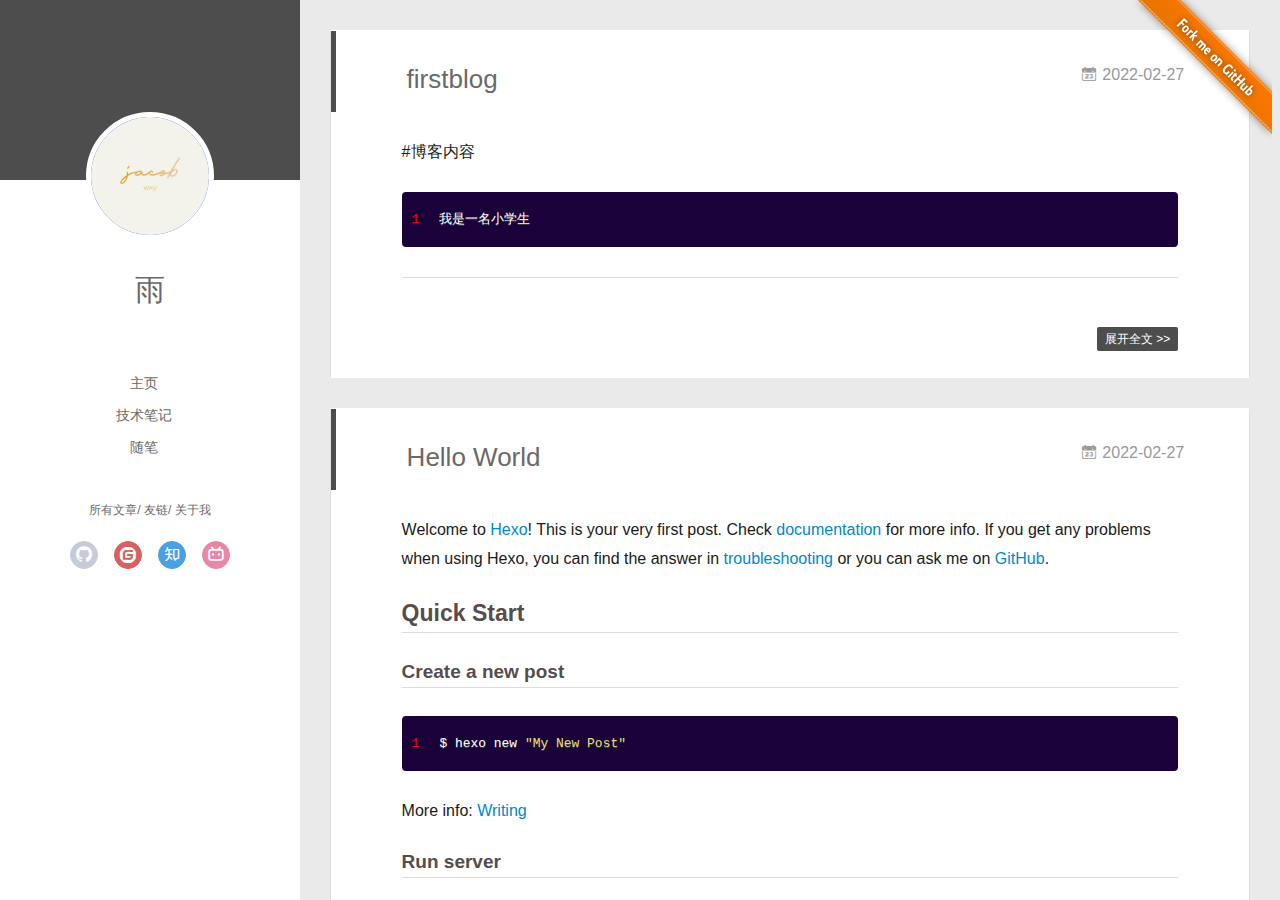
==== index.html @ e09b14b8 "Site updated: 2023-03-03 23:06:18" ====
<!DOCTYPE html>
<html>
<head>
  <meta charset="utf-8">
  
  <meta name="renderer" content="webkit">
  <meta http-equiv="X-UA-Compatible" content="IE=edge" >
  <link rel="dns-prefetch" href="http://example.com">
  <title>wxy</title>
  <meta name="generator" content="hexo-theme-yilia-plus">
  <meta name="viewport" content="width=device-width, initial-scale=1, maximum-scale=1">
  
    
    <!-- <meta name="keywords" content="">
    <meta name="description" content=""> -->
  
  <meta property="og:type" content="website">
<meta property="og:title" content="wxy">
<meta property="og:url" content="http://example.com/index.html">
<meta property="og:site_name" content="wxy">
<meta property="og:locale" content="en_US">
<meta property="article:author" content="雨">
<meta name="twitter:card" content="summary">
  
    <link rel="alternative" href="/atom.xml" title="wxy" type="application/atom+xml">
  
  
    <link rel="icon" href="/img/favicon.ico">
  
  
    <link rel="apple-touch-icon" href="/apple-touch-icon-180x180.png">
  
  <link rel="stylesheet" type="text/css" href="/./main.a5fda8.css">
  <style type="text/css">
    
    #container.show {
      background: linear-gradient(200deg,#a0cfe4,#e8c37e);
    }
  </style>
  

  

  
  


  

</head>

<body>
  <div id="container" q-class="show:isCtnShow">
    <canvas id="anm-canvas" class="anm-canvas"></canvas>
    <div class="left-col" q-class="show:isShow">
      


<div class="overlay" style="background: #4d4d4d;"></div>
<div class="intrude-less">
	<header id="header" class="inner">
		<a href="/" class="profilepic">
			<img src="/img/head.png" class="js-avatar">
		</a>
		<hgroup>
			<h1 class="header-author"><a href="/">雨</a></h1>
		</hgroup>
		

		<nav class="header-menu">
			<ul>
			
				<li><a href="/" target="_blank">主页</a></li>
			
				<li><a href="https://zhousiwei.gitee.io/ibooks/" target="_blank">技术笔记</a></li>
			
				<li><a href="/tags/%E9%9A%8F%E7%AC%94/" target="_blank">随笔</a></li>
			
			</ul>
		</nav>
		<nav class="header-smart-menu">
			
				
					<a q-on="click: openSlider(e, 'innerArchive')" href="javascript:void(0)">所有文章</a>
				
			
				
					<a q-on="click: openSlider(e, 'friends')" href="javascript:void(0)">友链</a>
				
			
				
					<a q-on="click: openSlider(e, 'aboutme')" href="javascript:void(0)">关于我</a>
				
			
		</nav>
		<nav class="header-nav">
			<div class="social">
				
					
						<a class="github" href="#" 
												title="GitHub" target="_blank"><i class="icon-github"></i></a>
					
				
					
						<a class="gitee" href="#" 
												title="gitee" target="_blank"><i class="icon-gitee"></i></a>
					
				
					
						<a class="zhihu" href="https://www.zhihu.com/people/wu-yan-48-75-3" 
												title="zhihu" target="_blank"><i class="icon-zhihu"></i></a>
					
				
					
						<a class="bilibili" href="https://space.bilibili.com/392346597" 
												title="bilibili" target="_blank"><i class="icon-bilibili"></i></a>
					
				
			</div>
		
		</nav>
	</header>		
</div>

    </div>
    <div class="mid-col" q-class="show:isShow,hide:isShow|isFalse">
      
      
      <a class="forkMe" style="position:absolute;z-index:999;top:0;right:0.5em;" 
        href="https://github.com/JoeyBling/hexo-theme-yilia-plus" target="_blank">
        <img src="/img/forkme.png"
          class="attachment-full size-full" alt="Fork me on GitHub" data-recalc-dims="1"></a>
      
      
<nav id="mobile-nav">
  	<div class="overlay js-overlay" style="background: #4d4d4d"></div>
	<div class="btnctn js-mobile-btnctn">
  		<div class="slider-trigger list" q-on="click: openSlider(e)"><i class="icon icon-sort"></i></div>
	</div>
	<div class="intrude-less">
		<header id="header" class="inner">
			<div class="profilepic">
				<a href="/">
					<img src="/img/head.png" class="js-avatar">
				</a>
			</div>
			<hgroup>
			  <h1 class="header-author js-header-author">雨</h1>
			</hgroup>
			
			
			
				
			
				
			
				
			
			
			
			<nav class="header-nav">
				<div class="social">
					
						
						<a class="github" target="_blank" 
							href="#" title="GitHub"><i class="icon-github"></i></a>
						
					
						
						<a class="gitee" target="_blank" 
							href="#" title="gitee"><i class="icon-gitee"></i></a>
						
					
						
						<a class="zhihu" target="_blank" 
							href="https://www.zhihu.com/people/wu-yan-48-75-3" title="zhihu"><i class="icon-zhihu"></i></a>
						
					
						
						<a class="bilibili" target="_blank" 
							href="https://space.bilibili.com/392346597" title="bilibili"><i class="icon-bilibili"></i></a>
						
					
				</div>
			</nav>

			<nav class="header-menu js-header-menu">
				<ul style="width: 70%">
				
				
					<li style="width: 33.333333333333336%"><a href="/">主页</a></li>
		        
					<li style="width: 33.333333333333336%"><a target="_blank" rel="noopener" href="https://zhousiwei.gitee.io/ibooks/">技术笔记</a></li>
		        
					<li style="width: 33.333333333333336%"><a href="/tags/%E9%9A%8F%E7%AC%94/">随笔</a></li>
		        
				</ul>
			</nav>
		</header>				
	</div>
	<div class="mobile-mask" style="display:none" q-show="isShow"></div>
</nav>

      <div id="wrapper" class="body-wrap">
        <div class="menu-l">
          <div class="canvas-wrap">
            <canvas data-colors="#eaeaea" data-sectionHeight="100" data-contentId="js-content" id="myCanvas1"
              class="anm-canvas"></canvas>
          </div>
          <div id="js-content" class="content-ll">
            

  
    <article id="post-firstblog" class="article article-type-post  article-index" itemscope itemprop="blogPost">
  <div class="article-inner">
    
      <header class="article-header">
  
  
    <h1 itemprop="name">
	
	  <a class="article-title" href="/2022/02/27/firstblog/" target="_blank">firstblog</a>
  
    </h1>
  


  
  
<a href="/2022/02/27/firstblog/" class="archive-article-date">
        <time datetime="2022-02-27T12:51:38.000Z" itemprop="datePublished"><i class="icon-calendar icon"></i>2022-02-27</time>
</a>

  
  
    

  
  </header>
  
  <div class="article-entry" itemprop="articleBody">
    
    <p>#博客内容<br><figure class="highlight plaintext"><table><tr><td class="gutter"><pre><span class="line">1</span><br></pre></td><td class="code"><pre><span class="line">我是一名小学生</span><br></pre></td></tr></table></figure></p>

    

    

    

  </div>
  <div class="article-info article-info-index">
    
    
    

    
    <p class="article-more-link">
      <a class="article-more-a" href="/2022/02/27/firstblog/">展开全文 >></a>
    </p>
    

    
    <div class="clearfix"></div>
  </div>
  </div>
</article>

<aside class="wrap-side-operation">
    <div class="mod-side-operation">
        
        <div class="jump-container" id="js-jump-container" style="display:none;">
            <a href="javascript:void(0)" class="mod-side-operation__jump-to-top">
                <i class="icon-font icon-back"></i>
            </a>
            <div id="js-jump-plan-container" class="jump-plan-container" style="top: -11px;">
                <i class="icon-font icon-plane jump-plane"></i>
            </div>
        </div>
        
        
    </div>
</aside>




  
    <article id="post-hello-world" class="article article-type-post  article-index" itemscope itemprop="blogPost">
  <div class="article-inner">
    
      <header class="article-header">
  
  
    <h1 itemprop="name">
	
	  <a class="article-title" href="/2022/02/27/hello-world/" target="_blank">Hello World</a>
  
    </h1>
  


  
  
<a href="/2022/02/27/hello-world/" class="archive-article-date">
        <time datetime="2022-02-27T12:39:58.886Z" itemprop="datePublished"><i class="icon-calendar icon"></i>2022-02-27</time>
</a>

  
  
    

  
  </header>
  
  <div class="article-entry" itemprop="articleBody">
    
    <p>Welcome to <a target="_blank" rel="noopener" href="https://hexo.io/">Hexo</a>! This is your very first post. Check <a target="_blank" rel="noopener" href="https://hexo.io/docs/">documentation</a> for more info. If you get any problems when using Hexo, you can find the answer in <a target="_blank" rel="noopener" href="https://hexo.io/docs/troubleshooting.html">troubleshooting</a> or you can ask me on <a target="_blank" rel="noopener" href="https://github.com/hexojs/hexo/issues">GitHub</a>.</p>
<h2 id="Quick-Start"><a href="#Quick-Start" class="headerlink" title="Quick Start"></a>Quick Start</h2><h3 id="Create-a-new-post"><a href="#Create-a-new-post" class="headerlink" title="Create a new post"></a>Create a new post</h3><figure class="highlight bash"><table><tr><td class="gutter"><pre><span class="line">1</span><br></pre></td><td class="code"><pre><span class="line">$ hexo new <span class="string">&quot;My New Post&quot;</span></span><br></pre></td></tr></table></figure>
<p>More info: <a target="_blank" rel="noopener" href="https://hexo.io/docs/writing.html">Writing</a></p>
<h3 id="Run-server"><a href="#Run-server" class="headerlink" title="Run server"></a>Run server</h3><figure class="highlight bash"><table><tr><td class="gutter"><pre><span class="line">1</span><br></pre></td><td class="code"><pre><span class="line">$ hexo server</span><br></pre></td></tr></table></figure>
<p>More info: <a target="_blank" rel="noopener" href="https://hexo.io/docs/server.html">Server</a></p>
<h3 id="Generate-static-files"><a href="#Generate-static-files" class="headerlink" title="Generate static files"></a>Generate static files</h3><figure class="highlight bash"><table><tr><td class="gutter"><pre><span class="line">1</span><br></pre></td><td class="code"><pre><span class="line">$ hexo generate</span><br></pre></td></tr></table></figure>
<p>More info: <a target="_blank" rel="noopener" href="https://hexo.io/docs/generating.html">Generating</a></p>
<h3 id="Deploy-to-remote-sites"><a href="#Deploy-to-remote-sites" class="headerlink" title="Deploy to remote sites"></a>Deploy to remote sites</h3><figure class="highlight bash"><table><tr><td class="gutter"><pre><span class="line">1</span><br></pre></td><td class="code"><pre><span class="line">$ hexo deploy</span><br></pre></td></tr></table></figure>
<p>More info: <a target="_blank" rel="noopener" href="https://hexo.io/docs/one-command-deployment.html">Deployment</a></p>

    

    

    

  </div>
  <div class="article-info article-info-index">
    
    
    

    
    <p class="article-more-link">
      <a class="article-more-a" href="/2022/02/27/hello-world/">展开全文 >></a>
    </p>
    

    
    <div class="clearfix"></div>
  </div>
  </div>
</article>

<aside class="wrap-side-operation">
    <div class="mod-side-operation">
        
        <div class="jump-container" id="js-jump-container" style="display:none;">
            <a href="javascript:void(0)" class="mod-side-operation__jump-to-top">
                <i class="icon-font icon-back"></i>
            </a>
            <div id="js-jump-plan-container" class="jump-plan-container" style="top: -11px;">
                <i class="icon-font icon-plane jump-plane"></i>
            </div>
        </div>
        
        
    </div>
</aside>




  
  


          </div>
        </div>
      </div>
      <footer id="footer">
  <div class="outer">
    <div id="footer-info">
    	<div class="footer-left">
    		&copy; 2018-2023 <a href="http://example.com/" target="_blank">雨</a>
    	</div>
      	<div class="footer-right">
			
			
      		GitHub:<a href="https://github.com/JoeyBling/hexo-theme-yilia-plus" target="_blank">hexo-theme-yilia-plus</a> by Litten
      	</div>
    </div>
  </div>
  
  
	<script src="/lib/busuanzi.pure.js"></script>
	
  
  
	
	<span id="busuanzi_container_site_pv" style="display:none">
		本站总访问量<span id="busuanzi_value_site_pv"></span>次	
	        <span class="post-meta-divider" >|</span>
	</span>
  	<span id="busuanzi_container_site_uv" style='display:none'>
  		本站访客数<span id="busuanzi_value_site_uv"></span>人
  	</span>
  
</footer>

    </div>
    <script>
	var yiliaConfig = {
		mathjax: false,
		isHome: true,
		isPost: false,
		isArchive: false,
		isTag: false,
		isCategory: false,
		open_in_new: true,
		toc_hide_index: true,
		root: "/",
		innerArchive: true,
		showTags: true
	}
</script>

<script>!function(r){function e(t){if(i[t])return i[t].exports;var n=i[t]={exports:{},id:t,loaded:!1};return r[t].call(n.exports,n,n.exports,e),n.loaded=!0,n.exports}var i={};e.m=r,e.c=i,e.p="./",e(0)}([function(t,n,r){r(208),t.exports=r(205)},function(t,n,r){var d=r(3),y=r(46),g=r(26),b=r(27),x=r(47),m="prototype",S=function(t,n,r){var e,i,o,u,c=t&S.F,f=t&S.G,a=t&S.S,s=t&S.P,l=t&S.B,h=f?d:a?d[n]||(d[n]={}):(d[n]||{})[m],v=f?y:y[n]||(y[n]={}),p=v[m]||(v[m]={});for(e in f&&(r=n),r)o=((i=!c&&h&&void 0!==h[e])?h:r)[e],u=l&&i?x(o,d):s&&"function"==typeof o?x(Function.call,o):o,h&&b(h,e,o,t&S.U),v[e]!=o&&g(v,e,u),s&&p[e]!=o&&(p[e]=o)};d.core=y,S.F=1,S.G=2,S.S=4,S.P=8,S.B=16,S.W=32,S.U=64,S.R=128,t.exports=S},function(t,n,r){var e=r(5);t.exports=function(t){if(!e(t))throw TypeError(t+" is not an object!");return t}},function(t,n){var r=t.exports="undefined"!=typeof window&&window.Math==Math?window:"undefined"!=typeof self&&self.Math==Math?self:Function("return this")();"number"==typeof __g&&(__g=r)},function(t,n){t.exports=function(t){try{return!!t()}catch(t){return!0}}},function(t,n){t.exports=function(t){return"object"==typeof t?null!==t:"function"==typeof t}},function(t,n){var r=t.exports="undefined"!=typeof window&&window.Math==Math?window:"undefined"!=typeof self&&self.Math==Math?self:Function("return this")();"number"==typeof __g&&(__g=r)},function(t,n,r){var e=r(118)("wks"),i=r(79),o=r(3).Symbol,u="function"==typeof o;(t.exports=function(t){return e[t]||(e[t]=u&&o[t]||(u?o:i)("Symbol."+t))}).store=e},function(t,n,r){var e=r(49),i=Math.min;t.exports=function(t){return 0<t?i(e(t),9007199254740991):0}},function(t,n){var r={}.hasOwnProperty;t.exports=function(t,n){return r.call(t,n)}},function(t,n,r){t.exports=!r(4)(function(){return 7!=Object.defineProperty({},"a",{get:function(){return 7}}).a})},function(t,n,r){var e=r(2),i=r(174),o=r(53),u=Object.defineProperty;n.f=r(10)?Object.defineProperty:function(t,n,r){if(e(t),n=o(n,!0),e(r),i)try{return u(t,n,r)}catch(t){}if("get"in r||"set"in r)throw TypeError("Accessors not supported!");return"value"in r&&(t[n]=r.value),t}},function(t,n,r){t.exports=!r(20)(function(){return 7!=Object.defineProperty({},"a",{get:function(){return 7}}).a})},function(t,n,r){var e=r(14),i=r(24);t.exports=r(12)?function(t,n,r){return e.f(t,n,i(1,r))}:function(t,n,r){return t[n]=r,t}},function(t,n,r){var e=r(22),i=r(60),o=r(42),u=Object.defineProperty;n.f=r(12)?Object.defineProperty:function(t,n,r){if(e(t),n=o(n,!0),e(r),i)try{return u(t,n,r)}catch(t){}if("get"in r||"set"in r)throw TypeError("Accessors not supported!");return"value"in r&&(t[n]=r.value),t}},function(t,n,r){var e=r(96),i=r(34);t.exports=function(t){return e(i(t))}},function(t,n,r){var e=r(40)("wks"),i=r(25),o=r(6).Symbol,u="function"==typeof o;(t.exports=function(t){return e[t]||(e[t]=u&&o[t]||(u?o:i)("Symbol."+t))}).store=e},function(t,n,r){var e=r(51);t.exports=function(t){return Object(e(t))}},function(t,n){t.exports=function(t){return"object"==typeof t?null!==t:"function"==typeof t}},function(t,n){var r=t.exports={version:"2.6.9"};"number"==typeof __e&&(__e=r)},function(t,n){t.exports=function(t){try{return!!t()}catch(t){return!0}}},function(t,n){t.exports=function(t){if("function"!=typeof t)throw TypeError(t+" is not a function!");return t}},function(t,n,r){var e=r(18);t.exports=function(t){if(!e(t))throw TypeError(t+" is not an object!");return t}},function(t,n){t.exports=!0},function(t,n){t.exports=function(t,n){return{enumerable:!(1&t),configurable:!(2&t),writable:!(4&t),value:n}}},function(t,n){var r=0,e=Math.random();t.exports=function(t){return"Symbol(".concat(void 0===t?"":t,")_",(++r+e).toString(36))}},function(t,n,r){var e=r(11),i=r(75);t.exports=r(10)?function(t,n,r){return e.f(t,n,i(1,r))}:function(t,n,r){return t[n]=r,t}},function(t,n,r){var o=r(3),u=r(26),c=r(30),f=r(79)("src"),e=r(219),i="toString",a=(""+e).split(i);r(46).inspectSource=function(t){return e.call(t)},(t.exports=function(t,n,r,e){var i="function"==typeof r;i&&(c(r,"name")||u(r,"name",n)),t[n]!==r&&(i&&(c(r,f)||u(r,f,t[n]?""+t[n]:a.join(String(n)))),t===o?t[n]=r:e?t[n]?t[n]=r:u(t,n,r):(delete t[n],u(t,n,r)))})(Function.prototype,i,function(){return"function"==typeof this&&this[f]||e.call(this)})},function(t,n,r){var e=r(1),i=r(4),u=r(51),c=/"/g,o=function(t,n,r,e){var i=String(u(t)),o="<"+n;return""!==r&&(o+=" "+r+'="'+String(e).replace(c,"&quot;")+'"'),o+">"+i+"</"+n+">"};t.exports=function(n,t){var r={};r[n]=t(o),e(e.P+e.F*i(function(){var t=""[n]('"');return t!==t.toLowerCase()||3<t.split('"').length}),"String",r)}},function(t,n,r){var e=r(65),i=r(35);t.exports=Object.keys||function(t){return e(t,i)}},function(t,n){var r={}.hasOwnProperty;t.exports=function(t,n){return r.call(t,n)}},function(t,n,r){var e=r(117),i=r(75),o=r(33),u=r(53),c=r(30),f=r(174),a=Object.getOwnPropertyDescriptor;n.f=r(10)?a:function(t,n){if(t=o(t),n=u(n,!0),f)try{return a(t,n)}catch(t){}if(c(t,n))return i(!e.f.call(t,n),t[n])}},function(t,n,r){var e=r(30),i=r(17),o=r(154)("IE_PROTO"),u=Object.prototype;t.exports=Object.getPrototypeOf||function(t){return t=i(t),e(t,o)?t[o]:"function"==typeof t.constructor&&t instanceof t.constructor?t.constructor.prototype:t instanceof Object?u:null}},function(t,n,r){var e=r(116),i=r(51);t.exports=function(t){return e(i(t))}},function(t,n){t.exports=function(t){if(null==t)throw TypeError("Can't call method on  "+t);return t}},function(t,n){t.exports="constructor,hasOwnProperty,isPrototypeOf,propertyIsEnumerable,toLocaleString,toString,valueOf".split(",")},function(t,n){t.exports={}},function(t,n){n.f={}.propertyIsEnumerable},function(t,n,r){var e=r(14).f,i=r(9),o=r(16)("toStringTag");t.exports=function(t,n,r){t&&!i(t=r?t:t.prototype,o)&&e(t,o,{configurable:!0,value:n})}},function(t,n,r){var e=r(40)("keys"),i=r(25);t.exports=function(t){return e[t]||(e[t]=i(t))}},function(t,n,r){var e=r(19),i=r(6),o="__core-js_shared__",u=i[o]||(i[o]={});(t.exports=function(t,n){return u[t]||(u[t]=void 0!==n?n:{})})("versions",[]).push({version:e.version,mode:r(23)?"pure":"global",copyright:"© 2019 Denis Pushkarev (zloirock.ru)"})},function(t,n){var r=Math.ceil,e=Math.floor;t.exports=function(t){return isNaN(t=+t)?0:(0<t?e:r)(t)}},function(t,n,r){var i=r(18);t.exports=function(t,n){if(!i(t))return t;var r,e;if(n&&"function"==typeof(r=t.toString)&&!i(e=r.call(t)))return e;if("function"==typeof(r=t.valueOf)&&!i(e=r.call(t)))return e;if(!n&&"function"==typeof(r=t.toString)&&!i(e=r.call(t)))return e;throw TypeError("Can't convert object to primitive value")}},function(t,n,r){var e=r(6),i=r(19),o=r(23),u=r(44),c=r(14).f;t.exports=function(t){var n=i.Symbol||(i.Symbol=o?{}:e.Symbol||{});"_"==t.charAt(0)||t in n||c(n,t,{value:u.f(t)})}},function(t,n,r){n.f=r(16)},function(t,n){var r={}.toString;t.exports=function(t){return r.call(t).slice(8,-1)}},function(t,n){var r=t.exports={version:"2.6.9"};"number"==typeof __e&&(__e=r)},function(t,n,r){var o=r(21);t.exports=function(e,i,t){if(o(e),void 0===i)return e;switch(t){case 1:return function(t){return e.call(i,t)};case 2:return function(t,n){return e.call(i,t,n)};case 3:return function(t,n,r){return e.call(i,t,n,r)}}return function(){return e.apply(i,arguments)}}},function(t,n,r){"use strict";var e=r(4);t.exports=function(t,n){return!!t&&e(function(){n?t.call(null,function(){},1):t.call(null)})}},function(t,n){var r=Math.ceil,e=Math.floor;t.exports=function(t){return isNaN(t=+t)?0:(0<t?e:r)(t)}},function(t,n,r){var x=r(47),m=r(116),S=r(17),w=r(8),e=r(138);t.exports=function(l,t){var h=1==l,v=2==l,p=3==l,d=4==l,y=6==l,g=5==l||y,b=t||e;return function(t,n,r){for(var e,i,o=S(t),u=m(o),c=x(n,r,3),f=w(u.length),a=0,s=h?b(t,f):v?b(t,0):void 0;a<f;a++)if((g||a in u)&&(i=c(e=u[a],a,o),l))if(h)s[a]=i;else if(i)switch(l){case 3:return!0;case 5:return e;case 6:return a;case 2:s.push(e)}else if(d)return!1;return y?-1:p||d?d:s}}},function(t,n){t.exports=function(t){if(null==t)throw TypeError("Can't call method on  "+t);return t}},function(t,n,r){var i=r(1),o=r(46),u=r(4);t.exports=function(t,n){var r=(o.Object||{})[t]||Object[t],e={};e[t]=n(r),i(i.S+i.F*u(function(){r(1)}),"Object",e)}},function(t,n,r){var i=r(5);t.exports=function(t,n){if(!i(t))return t;var r,e;if(n&&"function"==typeof(r=t.toString)&&!i(e=r.call(t)))return e;if("function"==typeof(r=t.valueOf)&&!i(e=r.call(t)))return e;if(!n&&"function"==typeof(r=t.toString)&&!i(e=r.call(t)))return e;throw TypeError("Can't convert object to primitive value")}},function(t,n,r){var d=r(6),y=r(19),g=r(93),b=r(13),x=r(9),m="prototype",S=function(t,n,r){var e,i,o,u=t&S.F,c=t&S.G,f=t&S.S,a=t&S.P,s=t&S.B,l=t&S.W,h=c?y:y[n]||(y[n]={}),v=h[m],p=c?d:f?d[n]:(d[n]||{})[m];for(e in c&&(r=n),r)(i=!u&&p&&void 0!==p[e])&&x(h,e)||(o=i?p[e]:r[e],h[e]=c&&"function"!=typeof p[e]?r[e]:s&&i?g(o,d):l&&p[e]==o?function(e){var t=function(t,n,r){if(this instanceof e){switch(arguments.length){case 0:return new e;case 1:return new e(t);case 2:return new e(t,n)}return new e(t,n,r)}return e.apply(this,arguments)};return t[m]=e[m],t}(o):a&&"function"==typeof o?g(Function.call,o):o,a&&((h.virtual||(h.virtual={}))[e]=o,t&S.R&&v&&!v[e]&&b(v,e,o)))};S.F=1,S.G=2,S.S=4,S.P=8,S.B=16,S.W=32,S.U=64,S.R=128,t.exports=S},function(t,n,r){var e=r(34);t.exports=function(t){return Object(e(t))}},function(t,n,r){var o=r(196),e=r(1),i=r(118)("metadata"),u=i.store||(i.store=new(r(200))),c=function(t,n,r){var e=u.get(t);if(!e){if(!r)return;u.set(t,e=new o)}var i=e.get(n);if(!i){if(!r)return;e.set(n,i=new o)}return i};t.exports={store:u,map:c,has:function(t,n,r){var e=c(n,r,!1);return void 0!==e&&e.has(t)},get:function(t,n,r){var e=c(n,r,!1);return void 0===e?void 0:e.get(t)},set:function(t,n,r,e){c(r,e,!0).set(t,n)},keys:function(t,n){var r=c(t,n,!1),e=[];return r&&r.forEach(function(t,n){e.push(n)}),e},key:function(t){return void 0===t||"symbol"==typeof t?t:String(t)},exp:function(t){e(e.S,"Reflect",t)}}},function(t,n,r){"use strict";if(r(10)){var g=r(68),b=r(3),x=r(4),m=r(1),S=r(132),e=r(159),h=r(47),w=r(70),i=r(75),_=r(26),o=r(76),u=r(49),O=r(8),E=r(194),c=r(78),f=r(53),a=r(30),M=r(81),P=r(5),v=r(17),p=r(145),j=r(72),F=r(32),A=r(73).f,d=r(161),s=r(79),l=r(7),y=r(50),I=r(120),L=r(119),N=r(162),T=r(82),k=r(125),R=r(77),C=r(137),D=r(166),G=r(11),W=r(31),U=G.f,V=W.f,B=b.RangeError,q=b.TypeError,z=b.Uint8Array,K="ArrayBuffer",H="Shared"+K,J="BYTES_PER_ELEMENT",$="prototype",Y=Array[$],X=e.ArrayBuffer,Q=e.DataView,Z=y(0),tt=y(2),nt=y(3),rt=y(4),et=y(5),it=y(6),ot=I(!0),ut=I(!1),ct=N.values,ft=N.keys,at=N.entries,st=Y.lastIndexOf,lt=Y.reduce,ht=Y.reduceRight,vt=Y.join,pt=Y.sort,dt=Y.slice,yt=Y.toString,gt=Y.toLocaleString,bt=l("iterator"),xt=l("toStringTag"),mt=s("typed_constructor"),St=s("def_constructor"),wt=S.CONSTR,_t=S.TYPED,Ot=S.VIEW,Et="Wrong length!",Mt=y(1,function(t,n){return It(L(t,t[St]),n)}),Pt=x(function(){return 1===new z(new Uint16Array([1]).buffer)[0]}),jt=!!z&&!!z[$].set&&x(function(){new z(1).set({})}),Ft=function(t,n){var r=u(t);if(r<0||r%n)throw B("Wrong offset!");return r},At=function(t){if(P(t)&&_t in t)return t;throw q(t+" is not a typed array!")},It=function(t,n){if(!(P(t)&&mt in t))throw q("It is not a typed array constructor!");return new t(n)},Lt=function(t,n){return Nt(L(t,t[St]),n)},Nt=function(t,n){for(var r=0,e=n.length,i=It(t,e);r<e;)i[r]=n[r++];return i},Tt=function(t,n,r){U(t,n,{get:function(){return this._d[r]}})},kt=function(t){var n,r,e,i,o,u,c=v(t),f=arguments.length,a=1<f?arguments[1]:void 0,s=void 0!==a,l=d(c);if(null!=l&&!p(l)){for(u=l.call(c),e=[],n=0;!(o=u.next()).done;n++)e.push(o.value);c=e}for(s&&2<f&&(a=h(a,arguments[2],2)),n=0,r=O(c.length),i=It(this,r);n<r;n++)i[n]=s?a(c[n],n):c[n];return i},Rt=function(){for(var t=0,n=arguments.length,r=It(this,n);t<n;)r[t]=arguments[t++];return r},Ct=!!z&&x(function(){gt.call(new z(1))}),Dt=function(){return gt.apply(Ct?dt.call(At(this)):At(this),arguments)},Gt={copyWithin:function(t,n){return D.call(At(this),t,n,2<arguments.length?arguments[2]:void 0)},every:function(t){return rt(At(this),t,1<arguments.length?arguments[1]:void 0)},fill:function(t){return C.apply(At(this),arguments)},filter:function(t){return Lt(this,tt(At(this),t,1<arguments.length?arguments[1]:void 0))},find:function(t){return et(At(this),t,1<arguments.length?arguments[1]:void 0)},findIndex:function(t){return it(At(this),t,1<arguments.length?arguments[1]:void 0)},forEach:function(t){Z(At(this),t,1<arguments.length?arguments[1]:void 0)},indexOf:function(t){return ut(At(this),t,1<arguments.length?arguments[1]:void 0)},includes:function(t){return ot(At(this),t,1<arguments.length?arguments[1]:void 0)},join:function(t){return vt.apply(At(this),arguments)},lastIndexOf:function(t){return st.apply(At(this),arguments)},map:function(t){return Mt(At(this),t,1<arguments.length?arguments[1]:void 0)},reduce:function(t){return lt.apply(At(this),arguments)},reduceRight:function(t){return ht.apply(At(this),arguments)},reverse:function(){for(var t,n=this,r=At(n).length,e=Math.floor(r/2),i=0;i<e;)t=n[i],n[i++]=n[--r],n[r]=t;return n},some:function(t){return nt(At(this),t,1<arguments.length?arguments[1]:void 0)},sort:function(t){return pt.call(At(this),t)},subarray:function(t,n){var r=At(this),e=r.length,i=c(t,e);return new(L(r,r[St]))(r.buffer,r.byteOffset+i*r.BYTES_PER_ELEMENT,O((void 0===n?e:c(n,e))-i))}},Wt=function(t,n){return Lt(this,dt.call(At(this),t,n))},Ut=function(t){At(this);var n=Ft(arguments[1],1),r=this.length,e=v(t),i=O(e.length),o=0;if(r<i+n)throw B(Et);for(;o<i;)this[n+o]=e[o++]},Vt={entries:function(){return at.call(At(this))},keys:function(){return ft.call(At(this))},values:function(){return ct.call(At(this))}},Bt=function(t,n){return P(t)&&t[_t]&&"symbol"!=typeof n&&n in t&&String(+n)==String(n)},qt=function(t,n){return Bt(t,n=f(n,!0))?i(2,t[n]):V(t,n)},zt=function(t,n,r){return!(Bt(t,n=f(n,!0))&&P(r)&&a(r,"value"))||a(r,"get")||a(r,"set")||r.configurable||a(r,"writable")&&!r.writable||a(r,"enumerable")&&!r.enumerable?U(t,n,r):(t[n]=r.value,t)};wt||(W.f=qt,G.f=zt),m(m.S+m.F*!wt,"Object",{getOwnPropertyDescriptor:qt,defineProperty:zt}),x(function(){yt.call({})})&&(yt=gt=function(){return vt.call(this)});var Kt=o({},Gt);o(Kt,Vt),_(Kt,bt,Vt.values),o(Kt,{slice:Wt,set:Ut,constructor:function(){},toString:yt,toLocaleString:Dt}),Tt(Kt,"buffer","b"),Tt(Kt,"byteOffset","o"),Tt(Kt,"byteLength","l"),Tt(Kt,"length","e"),U(Kt,xt,{get:function(){return this[_t]}}),t.exports=function(t,l,n,o){var h=t+((o=!!o)?"Clamped":"")+"Array",r="get"+t,u="set"+t,v=b[h],c=v||{},e=v&&F(v),i=!v||!S.ABV,f={},a=v&&v[$],p=function(t,i){U(t,i,{get:function(){return t=i,(n=this._d).v[r](t*l+n.o,Pt);var t,n},set:function(t){return n=i,r=t,e=this._d,o&&(r=(r=Math.round(r))<0?0:255<r?255:255&r),void e.v[u](n*l+e.o,r,Pt);var n,r,e},enumerable:!0})};i?(v=n(function(t,n,r,e){w(t,v,h,"_d");var i,o,u,c,f=0,a=0;if(P(n)){if(!(n instanceof X||(c=M(n))==K||c==H))return _t in n?Nt(v,n):kt.call(v,n);i=n,a=Ft(r,l);var s=n.byteLength;if(void 0===e){if(s%l)throw B(Et);if((o=s-a)<0)throw B(Et)}else if(s<(o=O(e)*l)+a)throw B(Et);u=o/l}else u=E(n),i=new X(o=u*l);for(_(t,"_d",{b:i,o:a,l:o,e:u,v:new Q(i)});f<u;)p(t,f++)}),a=v[$]=j(Kt),_(a,"constructor",v)):x(function(){v(1)})&&x(function(){new v(-1)})&&k(function(t){new v,new v(null),new v(1.5),new v(t)},!0)||(v=n(function(t,n,r,e){var i;return w(t,v,h),P(n)?n instanceof X||(i=M(n))==K||i==H?void 0!==e?new c(n,Ft(r,l),e):void 0!==r?new c(n,Ft(r,l)):new c(n):_t in n?Nt(v,n):kt.call(v,n):new c(E(n))}),Z(e!==Function.prototype?A(c).concat(A(e)):A(c),function(t){t in v||_(v,t,c[t])}),v[$]=a,g||(a.constructor=v));var s=a[bt],d=!!s&&("values"==s.name||null==s.name),y=Vt.values;_(v,mt,!0),_(a,_t,h),_(a,Ot,!0),_(a,St,v),(o?new v(1)[xt]==h:xt in a)||U(a,xt,{get:function(){return h}}),f[h]=v,m(m.G+m.W+m.F*(v!=c),f),m(m.S,h,{BYTES_PER_ELEMENT:l}),m(m.S+m.F*x(function(){c.of.call(v,1)}),h,{from:kt,of:Rt}),J in a||_(a,J,l),m(m.P,h,Gt),R(h),m(m.P+m.F*jt,h,{set:Ut}),m(m.P+m.F*!d,h,Vt),g||a.toString==yt||(a.toString=yt),m(m.P+m.F*x(function(){new v(1).slice()}),h,{slice:Wt}),m(m.P+m.F*(x(function(){return[1,2].toLocaleString()!=new v([1,2]).toLocaleString()})||!x(function(){a.toLocaleString.call([1,2])})),h,{toLocaleString:Dt}),T[h]=d?s:y,g||d||_(a,bt,y)}}else t.exports=function(){}},function(t,n){var r={}.toString;t.exports=function(t){return r.call(t).slice(8,-1)}},function(t,n,r){var e=r(18),i=r(6).document,o=e(i)&&e(i.createElement);t.exports=function(t){return o?i.createElement(t):{}}},function(t,n,r){t.exports=!r(12)&&!r(20)(function(){return 7!=Object.defineProperty(r(59)("div"),"a",{get:function(){return 7}}).a})},function(t,n,r){"use strict";var x=r(23),m=r(54),S=r(66),w=r(13),_=r(36),O=r(98),E=r(38),M=r(104),P=r(16)("iterator"),j=!([].keys&&"next"in[].keys()),F="values",A=function(){return this};t.exports=function(t,n,r,e,i,o,u){O(r,n,e);var c,f,a,s=function(t){if(!j&&t in p)return p[t];switch(t){case"keys":case F:return function(){return new r(this,t)}}return function(){return new r(this,t)}},l=n+" Iterator",h=i==F,v=!1,p=t.prototype,d=p[P]||p["@@iterator"]||i&&p[i],y=d||s(i),g=i?h?s("entries"):y:void 0,b="Array"==n&&p.entries||d;if(b&&((a=M(b.call(new t)))!==Object.prototype&&a.next&&(E(a,l,!0),x||"function"==typeof a[P]||w(a,P,A))),h&&d&&d.name!==F&&(v=!0,y=function(){return d.call(this)}),x&&!u||!j&&!v&&p[P]||w(p,P,y),_[n]=y,_[l]=A,i)if(c={values:h?y:s(F),keys:o?y:s("keys"),entries:g},u)for(f in c)f in p||S(p,f,c[f]);else m(m.P+m.F*(j||v),n,c);return c}},function(t,n,e){var i=e(22),o=e(101),u=e(35),c=e(39)("IE_PROTO"),f=function(){},a="prototype",s=function(){var t,n=e(59)("iframe"),r=u.length;for(n.style.display="none",e(95).appendChild(n),n.src="javascript:",(t=n.contentWindow.document).open(),t.write("<script>document.F=Object<\/script>"),t.close(),s=t.F;r--;)delete s[a][u[r]];return s()};t.exports=Object.create||function(t,n){var r;return null!==t?(f[a]=i(t),r=new f,f[a]=null,r[c]=t):r=s(),void 0===n?r:o(r,n)}},function(t,n,r){var e=r(65),i=r(35).concat("length","prototype");n.f=Object.getOwnPropertyNames||function(t){return e(t,i)}},function(t,n){n.f=Object.getOwnPropertySymbols},function(t,n,r){var u=r(9),c=r(15),f=r(92)(!1),a=r(39)("IE_PROTO");t.exports=function(t,n){var r,e=c(t),i=0,o=[];for(r in e)r!=a&&u(e,r)&&o.push(r);for(;n.length>i;)u(e,r=n[i++])&&(~f(o,r)||o.push(r));return o}},function(t,n,r){t.exports=r(13)},function(t,n,r){var e=r(7)("unscopables"),i=Array.prototype;null==i[e]&&r(26)(i,e,{}),t.exports=function(t){i[e][t]=!0}},function(t,n){t.exports=!1},function(t,n,r){var e=r(79)("meta"),i=r(5),o=r(30),u=r(11).f,c=0,f=Object.isExtensible||function(){return!0},a=!r(4)(function(){return f(Object.preventExtensions({}))}),s=function(t){u(t,e,{value:{i:"O"+ ++c,w:{}}})},l=t.exports={KEY:e,NEED:!1,fastKey:function(t,n){if(!i(t))return"symbol"==typeof t?t:("string"==typeof t?"S":"P")+t;if(!o(t,e)){if(!f(t))return"F";if(!n)return"E";s(t)}return t[e].i},getWeak:function(t,n){if(!o(t,e)){if(!f(t))return!0;if(!n)return!1;s(t)}return t[e].w},onFreeze:function(t){return a&&l.NEED&&f(t)&&!o(t,e)&&s(t),t}}},function(t,n){t.exports=function(t,n,r,e){if(!(t instanceof n)||void 0!==e&&e in t)throw TypeError(r+": incorrect invocation!");return t}},function(t,n,r){var h=r(47),v=r(177),p=r(145),d=r(2),y=r(8),g=r(161),b={},x={};(n=t.exports=function(t,n,r,e,i){var o,u,c,f,a=i?function(){return t}:g(t),s=h(r,e,n?2:1),l=0;if("function"!=typeof a)throw TypeError(t+" is not iterable!");if(p(a)){for(o=y(t.length);l<o;l++)if((f=n?s(d(u=t[l])[0],u[1]):s(t[l]))===b||f===x)return f}else for(c=a.call(t);!(u=c.next()).done;)if((f=v(c,s,u.value,n))===b||f===x)return f}).BREAK=b,n.RETURN=x},function(t,n,e){var i=e(2),o=e(183),u=e(141),c=e(154)("IE_PROTO"),f=function(){},a="prototype",s=function(){var t,n=e(140)("iframe"),r=u.length;for(n.style.display="none",e(143).appendChild(n),n.src="javascript:",(t=n.contentWindow.document).open(),t.write("<script>document.F=Object<\/script>"),t.close(),s=t.F;r--;)delete s[a][u[r]];return s()};t.exports=Object.create||function(t,n){var r;return null!==t?(f[a]=i(t),r=new f,f[a]=null,r[c]=t):r=s(),void 0===n?r:o(r,n)}},function(t,n,r){var e=r(185),i=r(141).concat("length","prototype");n.f=Object.getOwnPropertyNames||function(t){return e(t,i)}},function(t,n,r){var e=r(185),i=r(141);t.exports=Object.keys||function(t){return e(t,i)}},function(t,n){t.exports=function(t,n){return{enumerable:!(1&t),configurable:!(2&t),writable:!(4&t),value:n}}},function(t,n,r){var i=r(27);t.exports=function(t,n,r){for(var e in n)i(t,e,n[e],r);return t}},function(t,n,r){"use strict";var e=r(3),i=r(11),o=r(10),u=r(7)("species");t.exports=function(t){var n=e[t];o&&n&&!n[u]&&i.f(n,u,{configurable:!0,get:function(){return this}})}},function(t,n,r){var e=r(49),i=Math.max,o=Math.min;t.exports=function(t,n){return(t=e(t))<0?i(t+n,0):o(t,n)}},function(t,n){var r=0,e=Math.random();t.exports=function(t){return"Symbol(".concat(void 0===t?"":t,")_",(++r+e).toString(36))}},function(t,n,r){var e=r(5);t.exports=function(t,n){if(!e(t)||t._t!==n)throw TypeError("Incompatible receiver, "+n+" required!");return t}},function(t,n,r){var i=r(45),o=r(7)("toStringTag"),u="Arguments"==i(function(){return arguments}());t.exports=function(t){var n,r,e;return void 0===t?"Undefined":null===t?"Null":"string"==typeof(r=function(t,n){try{return t[n]}catch(t){}}(n=Object(t),o))?r:u?i(n):"Object"==(e=i(n))&&"function"==typeof n.callee?"Arguments":e}},function(t,n){t.exports={}},function(t,n,r){var e=r(11).f,i=r(30),o=r(7)("toStringTag");t.exports=function(t,n,r){t&&!i(t=r?t:t.prototype,o)&&e(t,o,{configurable:!0,value:n})}},function(t,n,r){var u=r(1),e=r(51),c=r(4),f=r(157),i="["+f+"]",o=RegExp("^"+i+i+"*"),a=RegExp(i+i+"*$"),s=function(t,n,r){var e={},i=c(function(){return!!f[t]()||"​"!="​"[t]()}),o=e[t]=i?n(l):f[t];r&&(e[r]=o),u(u.P+u.F*i,"String",e)},l=s.trim=function(t,n){return t=String(e(t)),1&n&&(t=t.replace(o,"")),2&n&&(t=t.replace(a,"")),t};t.exports=s},function(t,n,r){t.exports={default:r(88),__esModule:!0}},function(t,n,r){t.exports={default:r(89),__esModule:!0}},function(t,n,r){"use strict";function e(t){return t&&t.__esModule?t:{default:t}}n.__esModule=!0;var i=e(r(86)),o=e(r(85)),u="function"==typeof o.default&&"symbol"==typeof i.default?function(t){return typeof t}:function(t){return t&&"function"==typeof o.default&&t.constructor===o.default&&t!==o.default.prototype?"symbol":typeof t};n.default="function"==typeof o.default&&"symbol"===u(i.default)?function(t){return void 0===t?"undefined":u(t)}:function(t){return t&&"function"==typeof o.default&&t.constructor===o.default&&t!==o.default.prototype?"symbol":void 0===t?"undefined":u(t)}},function(t,n,r){r(111),r(109),r(112),r(113),t.exports=r(19).Symbol},function(t,n,r){r(110),r(114),t.exports=r(44).f("iterator")},function(t,n){t.exports=function(t){if("function"!=typeof t)throw TypeError(t+" is not a function!");return t}},function(t,n){t.exports=function(){}},function(t,n,r){var f=r(15),a=r(107),s=r(106);t.exports=function(c){return function(t,n,r){var e,i=f(t),o=a(i.length),u=s(r,o);if(c&&n!=n){for(;u<o;)if((e=i[u++])!=e)return!0}else for(;u<o;u++)if((c||u in i)&&i[u]===n)return c||u||0;return!c&&-1}}},function(t,n,r){var o=r(90);t.exports=function(e,i,t){if(o(e),void 0===i)return e;switch(t){case 1:return function(t){return e.call(i,t)};case 2:return function(t,n){return e.call(i,t,n)};case 3:return function(t,n,r){return e.call(i,t,n,r)}}return function(){return e.apply(i,arguments)}}},function(t,n,r){var c=r(29),f=r(64),a=r(37);t.exports=function(t){var n=c(t),r=f.f;if(r)for(var e,i=r(t),o=a.f,u=0;i.length>u;)o.call(t,e=i[u++])&&n.push(e);return n}},function(t,n,r){var e=r(6).document;t.exports=e&&e.documentElement},function(t,n,r){var e=r(58);t.exports=Object("z").propertyIsEnumerable(0)?Object:function(t){return"String"==e(t)?t.split(""):Object(t)}},function(t,n,r){var e=r(58);t.exports=Array.isArray||function(t){return"Array"==e(t)}},function(t,n,r){"use strict";var e=r(62),i=r(24),o=r(38),u={};r(13)(u,r(16)("iterator"),function(){return this}),t.exports=function(t,n,r){t.prototype=e(u,{next:i(1,r)}),o(t,n+" Iterator")}},function(t,n){t.exports=function(t,n){return{value:n,done:!!t}}},function(t,n,r){var e=r(25)("meta"),i=r(18),o=r(9),u=r(14).f,c=0,f=Object.isExtensible||function(){return!0},a=!r(20)(function(){return f(Object.preventExtensions({}))}),s=function(t){u(t,e,{value:{i:"O"+ ++c,w:{}}})},l=t.exports={KEY:e,NEED:!1,fastKey:function(t,n){if(!i(t))return"symbol"==typeof t?t:("string"==typeof t?"S":"P")+t;if(!o(t,e)){if(!f(t))return"F";if(!n)return"E";s(t)}return t[e].i},getWeak:function(t,n){if(!o(t,e)){if(!f(t))return!0;if(!n)return!1;s(t)}return t[e].w},onFreeze:function(t){return a&&l.NEED&&f(t)&&!o(t,e)&&s(t),t}}},function(t,n,r){var u=r(14),c=r(22),f=r(29);t.exports=r(12)?Object.defineProperties:function(t,n){c(t);for(var r,e=f(n),i=e.length,o=0;o<i;)u.f(t,r=e[o++],n[r]);return t}},function(t,n,r){var e=r(37),i=r(24),o=r(15),u=r(42),c=r(9),f=r(60),a=Object.getOwnPropertyDescriptor;n.f=r(12)?a:function(t,n){if(t=o(t),n=u(n,!0),f)try{return a(t,n)}catch(t){}if(c(t,n))return i(!e.f.call(t,n),t[n])}},function(t,n,r){var e=r(15),i=r(63).f,o={}.toString,u="object"==typeof window&&window&&Object.getOwnPropertyNames?Object.getOwnPropertyNames(window):[];t.exports.f=function(t){return u&&"[object Window]"==o.call(t)?function(t){try{return i(t)}catch(t){return u.slice()}}(t):i(e(t))}},function(t,n,r){var e=r(9),i=r(55),o=r(39)("IE_PROTO"),u=Object.prototype;t.exports=Object.getPrototypeOf||function(t){return t=i(t),e(t,o)?t[o]:"function"==typeof t.constructor&&t instanceof t.constructor?t.constructor.prototype:t instanceof Object?u:null}},function(t,n,r){var f=r(41),a=r(34);t.exports=function(c){return function(t,n){var r,e,i=String(a(t)),o=f(n),u=i.length;return o<0||u<=o?c?"":void 0:(r=i.charCodeAt(o))<55296||56319<r||o+1===u||(e=i.charCodeAt(o+1))<56320||57343<e?c?i.charAt(o):r:c?i.slice(o,o+2):e-56320+(r-55296<<10)+65536}}},function(t,n,r){var e=r(41),i=Math.max,o=Math.min;t.exports=function(t,n){return(t=e(t))<0?i(t+n,0):o(t,n)}},function(t,n,r){var e=r(41),i=Math.min;t.exports=function(t){return 0<t?i(e(t),9007199254740991):0}},function(t,n,r){"use strict";var e=r(91),i=r(99),o=r(36),u=r(15);t.exports=r(61)(Array,"Array",function(t,n){this._t=u(t),this._i=0,this._k=n},function(){var t=this._t,n=this._k,r=this._i++;return!t||r>=t.length?(this._t=void 0,i(1)):i(0,"keys"==n?r:"values"==n?t[r]:[r,t[r]])},"values"),o.Arguments=o.Array,e("keys"),e("values"),e("entries")},function(t,n){},function(t,n,r){"use strict";var e=r(105)(!0);r(61)(String,"String",function(t){this._t=String(t),this._i=0},function(){var t,n=this._t,r=this._i;return r>=n.length?{value:void 0,done:!0}:(t=e(n,r),this._i+=t.length,{value:t,done:!1})})},function(t,n,r){"use strict";var e=r(6),u=r(9),i=r(12),o=r(54),c=r(66),f=r(100).KEY,a=r(20),s=r(40),l=r(38),h=r(25),v=r(16),p=r(44),d=r(43),y=r(94),g=r(97),b=r(22),x=r(18),m=r(55),S=r(15),w=r(42),_=r(24),O=r(62),E=r(103),M=r(102),P=r(64),j=r(14),F=r(29),A=M.f,I=j.f,L=E.f,N=e.Symbol,T=e.JSON,k=T&&T.stringify,R="prototype",C=v("_hidden"),D=v("toPrimitive"),G={}.propertyIsEnumerable,W=s("symbol-registry"),U=s("symbols"),V=s("op-symbols"),B=Object[R],q="function"==typeof N&&!!P.f,z=e.QObject,K=!z||!z[R]||!z[R].findChild,H=i&&a(function(){return 7!=O(I({},"a",{get:function(){return I(this,"a",{value:7}).a}})).a})?function(t,n,r){var e=A(B,n);e&&delete B[n],I(t,n,r),e&&t!==B&&I(B,n,e)}:I,J=function(t){var n=U[t]=O(N[R]);return n._k=t,n},$=q&&"symbol"==typeof N.iterator?function(t){return"symbol"==typeof t}:function(t){return t instanceof N},Y=function(t,n,r){return t===B&&Y(V,n,r),b(t),n=w(n,!0),b(r),u(U,n)?(r.enumerable?(u(t,C)&&t[C][n]&&(t[C][n]=!1),r=O(r,{enumerable:_(0,!1)})):(u(t,C)||I(t,C,_(1,{})),t[C][n]=!0),H(t,n,r)):I(t,n,r)},X=function(t,n){b(t);for(var r,e=y(n=S(n)),i=0,o=e.length;i<o;)Y(t,r=e[i++],n[r]);return t},Q=function(t){var n=G.call(this,t=w(t,!0));return!(this===B&&u(U,t)&&!u(V,t))&&(!(n||!u(this,t)||!u(U,t)||u(this,C)&&this[C][t])||n)},Z=function(t,n){if(t=S(t),n=w(n,!0),t!==B||!u(U,n)||u(V,n)){var r=A(t,n);return!r||!u(U,n)||u(t,C)&&t[C][n]||(r.enumerable=!0),r}},tt=function(t){for(var n,r=L(S(t)),e=[],i=0;r.length>i;)u(U,n=r[i++])||n==C||n==f||e.push(n);return e},nt=function(t){for(var n,r=t===B,e=L(r?V:S(t)),i=[],o=0;e.length>o;)!u(U,n=e[o++])||r&&!u(B,n)||i.push(U[n]);return i};q||(c((N=function(){if(this instanceof N)throw TypeError("Symbol is not a constructor!");var n=h(0<arguments.length?arguments[0]:void 0),r=function(t){this===B&&r.call(V,t),u(this,C)&&u(this[C],n)&&(this[C][n]=!1),H(this,n,_(1,t))};return i&&K&&H(B,n,{configurable:!0,set:r}),J(n)})[R],"toString",function(){return this._k}),M.f=Z,j.f=Y,r(63).f=E.f=tt,r(37).f=Q,P.f=nt,i&&!r(23)&&c(B,"propertyIsEnumerable",Q,!0),p.f=function(t){return J(v(t))}),o(o.G+o.W+o.F*!q,{Symbol:N});for(var rt="hasInstance,isConcatSpreadable,iterator,match,replace,search,species,split,toPrimitive,toStringTag,unscopables".split(","),et=0;rt.length>et;)v(rt[et++]);for(var it=F(v.store),ot=0;it.length>ot;)d(it[ot++]);o(o.S+o.F*!q,"Symbol",{for:function(t){return u(W,t+="")?W[t]:W[t]=N(t)},keyFor:function(t){if(!$(t))throw TypeError(t+" is not a symbol!");for(var n in W)if(W[n]===t)return n},useSetter:function(){K=!0},useSimple:function(){K=!1}}),o(o.S+o.F*!q,"Object",{create:function(t,n){return void 0===n?O(t):X(O(t),n)},defineProperty:Y,defineProperties:X,getOwnPropertyDescriptor:Z,getOwnPropertyNames:tt,getOwnPropertySymbols:nt});var ut=a(function(){P.f(1)});o(o.S+o.F*ut,"Object",{getOwnPropertySymbols:function(t){return P.f(m(t))}}),T&&o(o.S+o.F*(!q||a(function(){var t=N();return"[null]"!=k([t])||"{}"!=k({a:t})||"{}"!=k(Object(t))})),"JSON",{stringify:function(t){for(var n,r,e=[t],i=1;arguments.length>i;)e.push(arguments[i++]);if(r=n=e[1],(x(n)||void 0!==t)&&!$(t))return g(n)||(n=function(t,n){if("function"==typeof r&&(n=r.call(this,t,n)),!$(n))return n}),e[1]=n,k.apply(T,e)}}),N[R][D]||r(13)(N[R],D,N[R].valueOf),l(N,"Symbol"),l(Math,"Math",!0),l(e.JSON,"JSON",!0)},function(t,n,r){r(43)("asyncIterator")},function(t,n,r){r(43)("observable")},function(t,n,r){r(108);for(var e=r(6),i=r(13),o=r(36),u=r(16)("toStringTag"),c="CSSRuleList,CSSStyleDeclaration,CSSValueList,ClientRectList,DOMRectList,DOMStringList,DOMTokenList,DataTransferItemList,FileList,HTMLAllCollection,HTMLCollection,HTMLFormElement,HTMLSelectElement,MediaList,MimeTypeArray,NamedNodeMap,NodeList,PaintRequestList,Plugin,PluginArray,SVGLengthList,SVGNumberList,SVGPathSegList,SVGPointList,SVGStringList,SVGTransformList,SourceBufferList,StyleSheetList,TextTrackCueList,TextTrackList,TouchList".split(","),f=0;f<c.length;f++){var a=c[f],s=e[a],l=s&&s.prototype;l&&!l[u]&&i(l,u,a),o[a]=o.Array}},function(t,n,r){"use strict";var e=r(2);t.exports=function(){var t=e(this),n="";return t.global&&(n+="g"),t.ignoreCase&&(n+="i"),t.multiline&&(n+="m"),t.unicode&&(n+="u"),t.sticky&&(n+="y"),n}},function(t,n,r){var e=r(45);t.exports=Object("z").propertyIsEnumerable(0)?Object:function(t){return"String"==e(t)?t.split(""):Object(t)}},function(t,n){n.f={}.propertyIsEnumerable},function(t,n,r){var e=r(46),i=r(3),o="__core-js_shared__",u=i[o]||(i[o]={});(t.exports=function(t,n){return u[t]||(u[t]=void 0!==n?n:{})})("versions",[]).push({version:e.version,mode:r(68)?"pure":"global",copyright:"© 2019 Denis Pushkarev (zloirock.ru)"})},function(t,n,r){var i=r(2),o=r(21),u=r(7)("species");t.exports=function(t,n){var r,e=i(t).constructor;return void 0===e||null==(r=i(e)[u])?n:o(r)}},function(t,n,r){var f=r(33),a=r(8),s=r(78);t.exports=function(c){return function(t,n,r){var e,i=f(t),o=a(i.length),u=s(r,o);if(c&&n!=n){for(;u<o;)if((e=i[u++])!=e)return!0}else for(;u<o;u++)if((c||u in i)&&i[u]===n)return c||u||0;return!c&&-1}}},function(t,n,r){"use strict";var g=r(3),b=r(1),x=r(27),m=r(76),S=r(69),w=r(71),_=r(70),O=r(5),E=r(4),M=r(125),P=r(83),j=r(144);t.exports=function(e,t,n,r,i,o){var u=g[e],c=u,f=i?"set":"add",a=c&&c.prototype,s={},l=function(t){var r=a[t];x(a,t,"delete"==t?function(t){return!(o&&!O(t))&&r.call(this,0===t?0:t)}:"has"==t?function(t){return!(o&&!O(t))&&r.call(this,0===t?0:t)}:"get"==t?function(t){return o&&!O(t)?void 0:r.call(this,0===t?0:t)}:"add"==t?function(t){return r.call(this,0===t?0:t),this}:function(t,n){return r.call(this,0===t?0:t,n),this})};if("function"==typeof c&&(o||a.forEach&&!E(function(){(new c).entries().next()}))){var h=new c,v=h[f](o?{}:-0,1)!=h,p=E(function(){h.has(1)}),d=M(function(t){new c(t)}),y=!o&&E(function(){for(var t=new c,n=5;n--;)t[f](n,n);return!t.has(-0)});d||(((c=t(function(t,n){_(t,c,e);var r=j(new u,t,c);return null!=n&&w(n,i,r[f],r),r})).prototype=a).constructor=c),(p||y)&&(l("delete"),l("has"),i&&l("get")),(y||v)&&l(f),o&&a.clear&&delete a.clear}else c=r.getConstructor(t,e,i,f),m(c.prototype,n),S.NEED=!0;return P(c,e),s[e]=c,b(b.G+b.W+b.F*(c!=u),s),o||r.setStrong(c,e,i),c}},function(t,n,r){"use strict";r(197);var s=r(27),l=r(26),h=r(4),v=r(51),p=r(7),d=r(152),y=p("species"),g=!h(function(){var t=/./;return t.exec=function(){var t=[];return t.groups={a:"7"},t},"7"!=="".replace(t,"$<a>")}),b=function(){var t=/(?:)/,n=t.exec;t.exec=function(){return n.apply(this,arguments)};var r="ab".split(t);return 2===r.length&&"a"===r[0]&&"b"===r[1]}();t.exports=function(r,t,n){var e=p(r),o=!h(function(){var t={};return t[e]=function(){return 7},7!=""[r](t)}),i=o?!h(function(){var t=!1,n=/a/;return n.exec=function(){return t=!0,null},"split"===r&&(n.constructor={},n.constructor[y]=function(){return n}),n[e](""),!t}):void 0;if(!o||!i||"replace"===r&&!g||"split"===r&&!b){var u=/./[e],c=n(v,e,""[r],function(t,n,r,e,i){return n.exec===d?o&&!i?{done:!0,value:u.call(n,r,e)}:{done:!0,value:t.call(r,n,e)}:{done:!1}}),f=c[0],a=c[1];s(String.prototype,r,f),l(RegExp.prototype,e,2==t?function(t,n){return a.call(t,this,n)}:function(t){return a.call(t,this)})}}},function(t,n,r){var e=r(45);t.exports=Array.isArray||function(t){return"Array"==e(t)}},function(t,n,r){var e=r(5),i=r(45),o=r(7)("match");t.exports=function(t){var n;return e(t)&&(void 0!==(n=t[o])?!!n:"RegExp"==i(t))}},function(t,n,r){var o=r(7)("iterator"),u=!1;try{var e=[7][o]();e.return=function(){u=!0},Array.from(e,function(){throw 2})}catch(t){}t.exports=function(t,n){if(!n&&!u)return!1;var r=!1;try{var e=[7],i=e[o]();i.next=function(){return{done:r=!0}},e[o]=function(){return i},t(e)}catch(t){}return r}},function(t,n,r){"use strict";t.exports=r(68)||!r(4)(function(){var t=Math.random();__defineSetter__.call(null,t,function(){}),delete r(3)[t]})},function(t,n){n.f=Object.getOwnPropertySymbols},function(t,n,r){"use strict";var i=r(81),o=RegExp.prototype.exec;t.exports=function(t,n){var r=t.exec;if("function"==typeof r){var e=r.call(t,n);if("object"!=typeof e)throw new TypeError("RegExp exec method returned something other than an Object or null");return e}if("RegExp"!==i(t))throw new TypeError("RegExp#exec called on incompatible receiver");return o.call(t,n)}},function(t,n,r){"use strict";var e=r(1),u=r(21),c=r(47),f=r(71);t.exports=function(t){e(e.S,t,{from:function(t){var n,r,e,i,o=arguments[1];return u(this),(n=void 0!==o)&&u(o),null==t?new this:(r=[],n?(e=0,i=c(o,arguments[2],2),f(t,!1,function(t){r.push(i(t,e++))})):f(t,!1,r.push,r),new this(r))}})}},function(t,n,r){"use strict";var e=r(1);t.exports=function(t){e(e.S,t,{of:function(){for(var t=arguments.length,n=new Array(t);t--;)n[t]=arguments[t];return new this(n)}})}},function(t,n,r){var f=r(49),a=r(51);t.exports=function(c){return function(t,n){var r,e,i=String(a(t)),o=f(n),u=i.length;return o<0||u<=o?c?"":void 0:(r=i.charCodeAt(o))<55296||56319<r||o+1===u||(e=i.charCodeAt(o+1))<56320||57343<e?c?i.charAt(o):r:c?i.slice(o,o+2):e-56320+(r-55296<<10)+65536}}},function(t,n,r){for(var e,i=r(3),o=r(26),u=r(79),c=u("typed_array"),f=u("view"),a=!(!i.ArrayBuffer||!i.DataView),s=a,l=0,h="Int8Array,Uint8Array,Uint8ClampedArray,Int16Array,Uint16Array,Int32Array,Uint32Array,Float32Array,Float64Array".split(",");l<9;)(e=i[h[l++]])?(o(e.prototype,c,!0),o(e.prototype,f,!0)):s=!1;t.exports={ABV:a,CONSTR:s,TYPED:c,VIEW:f}},function(t,n,r){var e=r(3).navigator;t.exports=e&&e.userAgent||""},function(t,n){"use strict";var r,e={versions:(r=window.navigator.userAgent,{trident:-1<r.indexOf("Trident"),presto:-1<r.indexOf("Presto"),webKit:-1<r.indexOf("AppleWebKit"),gecko:-1<r.indexOf("Gecko")&&-1==r.indexOf("KHTML"),mobile:!!r.match(/AppleWebKit.*Mobile.*/),ios:!!r.match(/\(i[^;]+;( U;)? CPU.+Mac OS X/),android:-1<r.indexOf("Android")||-1<r.indexOf("Linux"),iPhone:-1<r.indexOf("iPhone")||-1<r.indexOf("Mac"),iPad:-1<r.indexOf("iPad"),webApp:-1==r.indexOf("Safari"),weixin:-1==r.indexOf("MicroMessenger")})};t.exports=e},function(t,n,r){"use strict";var e,i=r(87),l=(e=i)&&e.__esModule?e:{default:e},h=function(){function n(t,n,r){return n||r?String.fromCharCode(n||r):o[t]||t}function r(t){return s[t]}var e=/&quot;|&lt;|&gt;|&amp;|&nbsp;|&apos;|&#(\d+);|&#(\d+)/g,i=/['<> "&]/g,o={"&quot;":'"',"&lt;":"<","&gt;":">","&amp;":"&","&nbsp;":" "},u=/\u00a0/g,c=/<br\s*\/?>/gi,f=/\r?\n/g,a=/\s/g,s={};for(var t in o)s[o[t]]=t;return o["&apos;"]="'",s["'"]="&#39;",{encode:function(t){return t?(""+t).replace(i,r).replace(f,"<br/>").replace(a,"&nbsp;"):""},decode:function(t){return t?(""+t).replace(c,"\n").replace(e,n).replace(u," "):""},encodeBase16:function(t){if(!t)return t;for(var n=[],r=0,e=(t+="").length;r<e;r++)n.push(t.charCodeAt(r).toString(16).toUpperCase());return n.join("")},encodeBase16forJSON:function(t){if(!t)return t;for(var n=[],r=0,e=(t=t.replace(/[\u4E00-\u9FBF]/gi,function(t){return escape(t).replace("%u","\\u")})).length;r<e;r++)n.push(t.charCodeAt(r).toString(16).toUpperCase());return n.join("")},decodeBase16:function(t){if(!t)return t;for(var n=[],r=0,e=(t+="").length;r<e;r+=2)n.push(String.fromCharCode("0x"+t.slice(r,r+2)));return n.join("")},encodeObject:function(t){if(t instanceof Array)for(var n=0,r=t.length;n<r;n++)t[n]=h.encodeObject(t[n]);else if("object"==(void 0===t?"undefined":(0,l.default)(t)))for(var e in t)t[e]=h.encodeObject(t[e]);else if("string"==typeof t)return h.encode(t);return t},loadScript:function(t){var n=document.createElement("script");document.getElementsByTagName("body")[0].appendChild(n),n.setAttribute("src",t)},addLoadEvent:function(t){var n=window.onload;"function"!=typeof window.onload?window.onload=t:window.onload=function(){n(),t()}}}}();t.exports=h},function(t,n,r){"use strict";var e=r(131)(!0);t.exports=function(t,n,r){return n+(r?e(t,n).length:1)}},function(t,n,r){"use strict";var c=r(17),f=r(78),a=r(8);t.exports=function(t){for(var n=c(this),r=a(n.length),e=arguments.length,i=f(1<e?arguments[1]:void 0,r),o=2<e?arguments[2]:void 0,u=void 0===o?r:f(o,r);i<u;)n[i++]=t;return n}},function(t,n,r){var e=r(215);t.exports=function(t,n){return new(e(t))(n)}},function(t,n,r){"use strict";var e=r(11),i=r(75);t.exports=function(t,n,r){n in t?e.f(t,n,i(0,r)):t[n]=r}},function(t,n,r){var e=r(5),i=r(3).document,o=e(i)&&e(i.createElement);t.exports=function(t){return o?i.createElement(t):{}}},function(t,n){t.exports="constructor,hasOwnProperty,isPrototypeOf,propertyIsEnumerable,toLocaleString,toString,valueOf".split(",")},function(t,n,r){var e=r(7)("match");t.exports=function(n){var r=/./;try{"/./"[n](r)}catch(t){try{return r[e]=!1,!"/./"[n](r)}catch(n){}}return!0}},function(t,n,r){var e=r(3).document;t.exports=e&&e.documentElement},function(t,n,r){var o=r(5),u=r(153).set;t.exports=function(t,n,r){var e,i=n.constructor;return i!==r&&"function"==typeof i&&(e=i.prototype)!==r.prototype&&o(e)&&u&&u(t,e),t}},function(t,n,r){var e=r(82),i=r(7)("iterator"),o=Array.prototype;t.exports=function(t){return void 0!==t&&(e.Array===t||o[i]===t)}},function(t,n,r){"use strict";var e=r(72),i=r(75),o=r(83),u={};r(26)(u,r(7)("iterator"),function(){return this}),t.exports=function(t,n,r){t.prototype=e(u,{next:i(1,r)}),o(t,n+" Iterator")}},function(t,n,r){"use strict";var x=r(68),m=r(1),S=r(27),w=r(26),_=r(82),O=r(146),E=r(83),M=r(32),P=r(7)("iterator"),j=!([].keys&&"next"in[].keys()),F="values",A=function(){return this};t.exports=function(t,n,r,e,i,o,u){O(r,n,e);var c,f,a,s=function(t){if(!j&&t in p)return p[t];switch(t){case"keys":case F:return function(){return new r(this,t)}}return function(){return new r(this,t)}},l=n+" Iterator",h=i==F,v=!1,p=t.prototype,d=p[P]||p["@@iterator"]||i&&p[i],y=d||s(i),g=i?h?s("entries"):y:void 0,b="Array"==n&&p.entries||d;if(b&&((a=M(b.call(new t)))!==Object.prototype&&a.next&&(E(a,l,!0),x||"function"==typeof a[P]||w(a,P,A))),h&&d&&d.name!==F&&(v=!0,y=function(){return d.call(this)}),x&&!u||!j&&!v&&p[P]||w(p,P,y),_[n]=y,_[l]=A,i)if(c={values:h?y:s(F),keys:o?y:s("keys"),entries:g},u)for(f in c)f in p||S(p,f,c[f]);else m(m.P+m.F*(j||v),n,c);return c}},function(t,n){var r=Math.expm1;t.exports=!r||22025.465794806718<r(10)||r(10)<22025.465794806718||-2e-17!=r(-2e-17)?function(t){return 0==(t=+t)?t:-1e-6<t&&t<1e-6?t+t*t/2:Math.exp(t)-1}:r},function(t,n){t.exports=Math.sign||function(t){return 0==(t=+t)||t!=t?t:t<0?-1:1}},function(t,n,r){var c=r(3),f=r(158).set,a=c.MutationObserver||c.WebKitMutationObserver,s=c.process,l=c.Promise,h="process"==r(45)(s);t.exports=function(){var r,e,i,t=function(){var t,n;for(h&&(t=s.domain)&&t.exit();r;){n=r.fn,r=r.next;try{n()}catch(t){throw r?i():e=void 0,t}}e=void 0,t&&t.enter()};if(h)i=function(){s.nextTick(t)};else if(!a||c.navigator&&c.navigator.standalone)if(l&&l.resolve){var n=l.resolve(void 0);i=function(){n.then(t)}}else i=function(){f.call(c,t)};else{var o=!0,u=document.createTextNode("");new a(t).observe(u,{characterData:!0}),i=function(){u.data=o=!o}}return function(t){var n={fn:t,next:void 0};e&&(e.next=n),r||(r=n,i()),e=n}}},function(t,n,r){"use strict";function e(t){var r,e;this.promise=new t(function(t,n){if(void 0!==r||void 0!==e)throw TypeError("Bad Promise constructor");r=t,e=n}),this.resolve=i(r),this.reject=i(e)}var i=r(21);t.exports.f=function(t){return new e(t)}},function(t,n,r){"use strict";var e,i,u=r(115),c=RegExp.prototype.exec,f=String.prototype.replace,o=c,a="lastIndex",s=(e=/a/,i=/b*/g,c.call(e,"a"),c.call(i,"a"),0!==e[a]||0!==i[a]),l=void 0!==/()??/.exec("")[1];(s||l)&&(o=function(t){var n,r,e,i,o=this;return l&&(r=new RegExp("^"+o.source+"$(?!\\s)",u.call(o))),s&&(n=o[a]),e=c.call(o,t),s&&e&&(o[a]=o.global?e.index+e[0].length:n),l&&e&&1<e.length&&f.call(e[0],r,function(){for(i=1;i<arguments.length-2;i++)void 0===arguments[i]&&(e[i]=void 0)}),e}),t.exports=o},function(t,n,i){var r=i(5),e=i(2),o=function(t,n){if(e(t),!r(n)&&null!==n)throw TypeError(n+": can't set as prototype!")};t.exports={set:Object.setPrototypeOf||("__proto__"in{}?function(t,r,e){try{(e=i(47)(Function.call,i(31).f(Object.prototype,"__proto__").set,2))(t,[]),r=!(t instanceof Array)}catch(t){r=!0}return function(t,n){return o(t,n),r?t.__proto__=n:e(t,n),t}}({},!1):void 0),check:o}},function(t,n,r){var e=r(118)("keys"),i=r(79);t.exports=function(t){return e[t]||(e[t]=i(t))}},function(t,n,r){var e=r(124),i=r(51);t.exports=function(t,n,r){if(e(n))throw TypeError("String#"+r+" doesn't accept regex!");return String(i(t))}},function(t,n,r){"use strict";var i=r(49),o=r(51);t.exports=function(t){var n=String(o(this)),r="",e=i(t);if(e<0||e==1/0)throw RangeError("Count can't be negative");for(;0<e;(e>>>=1)&&(n+=n))1&e&&(r+=n);return r}},function(t,n){t.exports="\t\n\v\f\r   ᠎             　\u2028\u2029\ufeff"},function(t,n,r){var e,i,o,u=r(47),c=r(175),f=r(143),a=r(140),s=r(3),l=s.process,h=s.setImmediate,v=s.clearImmediate,p=s.MessageChannel,d=s.Dispatch,y=0,g={},b="onreadystatechange",x=function(){var t=+this;if(g.hasOwnProperty(t)){var n=g[t];delete g[t],n()}},m=function(t){x.call(t.data)};h&&v||(h=function(t){for(var n=[],r=1;arguments.length>r;)n.push(arguments[r++]);return g[++y]=function(){c("function"==typeof t?t:Function(t),n)},e(y),y},v=function(t){delete g[t]},"process"==r(45)(l)?e=function(t){l.nextTick(u(x,t,1))}:d&&d.now?e=function(t){d.now(u(x,t,1))}:p?(o=(i=new p).port2,i.port1.onmessage=m,e=u(o.postMessage,o,1)):s.addEventListener&&"function"==typeof postMessage&&!s.importScripts?(e=function(t){s.postMessage(t+"","*")},s.addEventListener("message",m,!1)):e=b in a("script")?function(t){f.appendChild(a("script"))[b]=function(){f.removeChild(this),x.call(t)}}:function(t){setTimeout(u(x,t,1),0)}),t.exports={set:h,clear:v}},function(t,n,r){"use strict";function e(t,n,r){var e,i,o,u=new Array(r),c=8*r-n-1,f=(1<<c)-1,a=f>>1,s=23===n?W(2,-24)-W(2,-77):0,l=0,h=t<0||0===t&&1/t<0?1:0;for((t=G(t))!=t||t===C?(i=t!=t?1:0,e=f):(e=U(V(t)/B),t*(o=W(2,-e))<1&&(e--,o*=2),2<=(t+=1<=e+a?s/o:s*W(2,1-a))*o&&(e++,o/=2),f<=e+a?(i=0,e=f):1<=e+a?(i=(t*o-1)*W(2,n),e+=a):(i=t*W(2,a-1)*W(2,n),e=0));8<=n;u[l++]=255&i,i/=256,n-=8);for(e=e<<n|i,c+=n;0<c;u[l++]=255&e,e/=256,c-=8);return u[--l]|=128*h,u}function i(t,n,r){var e,i=8*r-n-1,o=(1<<i)-1,u=o>>1,c=i-7,f=r-1,a=t[f--],s=127&a;for(a>>=7;0<c;s=256*s+t[f],f--,c-=8);for(e=s&(1<<-c)-1,s>>=-c,c+=n;0<c;e=256*e+t[f],f--,c-=8);if(0===s)s=1-u;else{if(s===o)return e?NaN:a?-C:C;e+=W(2,n),s-=u}return(a?-1:1)*e*W(2,s-n)}function o(t){return t[3]<<24|t[2]<<16|t[1]<<8|t[0]}function u(t){return[255&t]}function c(t){return[255&t,t>>8&255]}function f(t){return[255&t,t>>8&255,t>>16&255,t>>24&255]}function a(t){return e(t,52,8)}function s(t){return e(t,23,4)}function l(t,n,r){M(t[I],n,{get:function(){return this[r]}})}function h(t,n,r,e){var i=O(+r);if(i+n>t[H])throw R(L);var o=t[K]._b,u=i+t[J],c=o.slice(u,u+n);return e?c:c.reverse()}function v(t,n,r,e,i,o){var u=O(+r);if(u+n>t[H])throw R(L);for(var c=t[K]._b,f=u+t[J],a=e(+i),s=0;s<n;s++)c[f+s]=a[o?s:n-s-1]}var p=r(3),d=r(10),y=r(68),g=r(132),b=r(26),x=r(76),m=r(4),S=r(70),w=r(49),_=r(8),O=r(194),E=r(73).f,M=r(11).f,P=r(137),j=r(83),F="ArrayBuffer",A="DataView",I="prototype",L="Wrong index!",N=p[F],T=p[A],k=p.Math,R=p.RangeError,C=p.Infinity,D=N,G=k.abs,W=k.pow,U=k.floor,V=k.log,B=k.LN2,q="byteLength",z="byteOffset",K=d?"_b":"buffer",H=d?"_l":q,J=d?"_o":z;if(g.ABV){if(!m(function(){N(1)})||!m(function(){new N(-1)})||m(function(){return new N,new N(1.5),new N(NaN),N.name!=F})){for(var $,Y=(N=function(t){return S(this,N),new D(O(t))})[I]=D[I],X=E(D),Q=0;X.length>Q;)($=X[Q++])in N||b(N,$,D[$]);y||(Y.constructor=N)}var Z=new T(new N(2)),tt=T[I].setInt8;Z.setInt8(0,2147483648),Z.setInt8(1,2147483649),!Z.getInt8(0)&&Z.getInt8(1)||x(T[I],{setInt8:function(t,n){tt.call(this,t,n<<24>>24)},setUint8:function(t,n){tt.call(this,t,n<<24>>24)}},!0)}else N=function(t){S(this,N,F);var n=O(t);this._b=P.call(new Array(n),0),this[H]=n},T=function(t,n,r){S(this,T,A),S(t,N,A);var e=t[H],i=w(n);if(i<0||e<i)throw R("Wrong offset!");if(e<i+(r=void 0===r?e-i:_(r)))throw R("Wrong length!");this[K]=t,this[J]=i,this[H]=r},d&&(l(N,q,"_l"),l(T,"buffer","_b"),l(T,q,"_l"),l(T,z,"_o")),x(T[I],{getInt8:function(t){return h(this,1,t)[0]<<24>>24},getUint8:function(t){return h(this,1,t)[0]},getInt16:function(t){var n=h(this,2,t,arguments[1]);return(n[1]<<8|n[0])<<16>>16},getUint16:function(t){var n=h(this,2,t,arguments[1]);return n[1]<<8|n[0]},getInt32:function(t){return o(h(this,4,t,arguments[1]))},getUint32:function(t){return o(h(this,4,t,arguments[1]))>>>0},getFloat32:function(t){return i(h(this,4,t,arguments[1]),23,4)},getFloat64:function(t){return i(h(this,8,t,arguments[1]),52,8)},setInt8:function(t,n){v(this,1,t,u,n)},setUint8:function(t,n){v(this,1,t,u,n)},setInt16:function(t,n){v(this,2,t,c,n,arguments[2])},setUint16:function(t,n){v(this,2,t,c,n,arguments[2])},setInt32:function(t,n){v(this,4,t,f,n,arguments[2])},setUint32:function(t,n){v(this,4,t,f,n,arguments[2])},setFloat32:function(t,n){v(this,4,t,s,n,arguments[2])},setFloat64:function(t,n){v(this,8,t,a,n,arguments[2])}});j(N,F),j(T,A),b(T[I],g.VIEW,!0),n[F]=N,n[A]=T},function(t,n,r){var e=r(3),i=r(46),o=r(68),u=r(195),c=r(11).f;t.exports=function(t){var n=i.Symbol||(i.Symbol=o?{}:e.Symbol||{});"_"==t.charAt(0)||t in n||c(n,t,{value:u.f(t)})}},function(t,n,r){var e=r(81),i=r(7)("iterator"),o=r(82);t.exports=r(46).getIteratorMethod=function(t){if(null!=t)return t[i]||t["@@iterator"]||o[e(t)]}},function(t,n,r){"use strict";var e=r(67),i=r(178),o=r(82),u=r(33);t.exports=r(147)(Array,"Array",function(t,n){this._t=u(t),this._i=0,this._k=n},function(){var t=this._t,n=this._k,r=this._i++;return!t||r>=t.length?(this._t=void 0,i(1)):i(0,"keys"==n?r:"values"==n?t[r]:[r,t[r]])},"values"),o.Arguments=o.Array,e("keys"),e("values"),e("entries")},function(t,n){t.exports=function(t,n){t.classList?t.classList.add(n):t.className+=" "+n}},function(t,n){t.exports=function(t,n){if(t.classList)t.classList.remove(n);else{var r=new RegExp("(^|\\b)"+n.split(" ").join("|")+"(\\b|$)","gi");t.className=t.className.replace(r," ")}}},function(t,n,r){var e=r(45);t.exports=function(t,n){if("number"!=typeof t&&"Number"!=e(t))throw TypeError(n);return+t}},function(t,n,r){"use strict";var a=r(17),s=r(78),l=r(8);t.exports=[].copyWithin||function(t,n){var r=a(this),e=l(r.length),i=s(t,e),o=s(n,e),u=2<arguments.length?arguments[2]:void 0,c=Math.min((void 0===u?e:s(u,e))-o,e-i),f=1;for(o<i&&i<o+c&&(f=-1,o+=c-1,i+=c-1);0<c--;)o in r?r[i]=r[o]:delete r[i],i+=f,o+=f;return r}},function(t,n,r){var e=r(71);t.exports=function(t,n){var r=[];return e(t,!1,r.push,r,n),r}},function(t,n,r){var s=r(21),l=r(17),h=r(116),v=r(8);t.exports=function(t,n,r,e,i){s(n);var o=l(t),u=h(o),c=v(o.length),f=i?c-1:0,a=i?-1:1;if(r<2)for(;;){if(f in u){e=u[f],f+=a;break}if(f+=a,i?f<0:c<=f)throw TypeError("Reduce of empty array with no initial value")}for(;i?0<=f:f<c;f+=a)f in u&&(e=n(e,u[f],f,o));return e}},function(t,n,r){"use strict";var o=r(21),u=r(5),c=r(175),f=[].slice,a={};t.exports=Function.bind||function(n){var r=o(this),e=f.call(arguments,1),i=function(){var t=e.concat(f.call(arguments));return this instanceof i?function(t,n,r){if(!(n in a)){for(var e=[],i=0;i<n;i++)e[i]="a["+i+"]";a[n]=Function("F,a","return new F("+e.join(",")+")")}return a[n](t,r)}(r,t.length,t):c(r,t,n)};return u(r.prototype)&&(i.prototype=r.prototype),i}},function(t,n,r){"use strict";var u=r(11).f,c=r(72),f=r(76),a=r(47),s=r(70),l=r(71),e=r(147),i=r(178),o=r(77),h=r(10),v=r(69).fastKey,p=r(80),d=h?"_s":"size",y=function(t,n){var r,e=v(n);if("F"!==e)return t._i[e];for(r=t._f;r;r=r.n)if(r.k==n)return r};t.exports={getConstructor:function(t,o,r,e){var i=t(function(t,n){s(t,i,o,"_i"),t._t=o,t._i=c(null),t._f=void 0,t._l=void 0,t[d]=0,null!=n&&l(n,r,t[e],t)});return f(i.prototype,{clear:function(){for(var t=p(this,o),n=t._i,r=t._f;r;r=r.n)r.r=!0,r.p&&(r.p=r.p.n=void 0),delete n[r.i];t._f=t._l=void 0,t[d]=0},delete:function(t){var n=p(this,o),r=y(n,t);if(r){var e=r.n,i=r.p;delete n._i[r.i],r.r=!0,i&&(i.n=e),e&&(e.p=i),n._f==r&&(n._f=e),n._l==r&&(n._l=i),n[d]--}return!!r},forEach:function(t){p(this,o);for(var n,r=a(t,1<arguments.length?arguments[1]:void 0,3);n=n?n.n:this._f;)for(r(n.v,n.k,this);n&&n.r;)n=n.p},has:function(t){return!!y(p(this,o),t)}}),h&&u(i.prototype,"size",{get:function(){return p(this,o)[d]}}),i},def:function(t,n,r){var e,i,o=y(t,n);return o?o.v=r:(t._l=o={i:i=v(n,!0),k:n,v:r,p:e=t._l,n:void 0,r:!1},t._f||(t._f=o),e&&(e.n=o),t[d]++,"F"!==i&&(t._i[i]=o)),t},getEntry:y,setStrong:function(t,r,n){e(t,r,function(t,n){this._t=p(t,r),this._k=n,this._l=void 0},function(){for(var t=this,n=t._k,r=t._l;r&&r.r;)r=r.p;return t._t&&(t._l=r=r?r.n:t._t._f)?i(0,"keys"==n?r.k:"values"==n?r.v:[r.k,r.v]):(t._t=void 0,i(1))},n?"entries":"values",!n,!0),o(r)}}},function(t,n,r){var e=r(81),i=r(167);t.exports=function(t){return function(){if(e(this)!=t)throw TypeError(t+"#toJSON isn't generic");return i(this)}}},function(t,n,r){"use strict";var u=r(76),c=r(69).getWeak,i=r(2),f=r(5),a=r(70),s=r(71),e=r(50),l=r(30),h=r(80),o=e(5),v=e(6),p=0,d=function(t){return t._l||(t._l=new y)},y=function(){this.a=[]},g=function(t,n){return o(t.a,function(t){return t[0]===n})};y.prototype={get:function(t){var n=g(this,t);if(n)return n[1]},has:function(t){return!!g(this,t)},set:function(t,n){var r=g(this,t);r?r[1]=n:this.a.push([t,n])},delete:function(n){var t=v(this.a,function(t){return t[0]===n});return~t&&this.a.splice(t,1),!!~t}},t.exports={getConstructor:function(t,r,e,i){var o=t(function(t,n){a(t,o,r,"_i"),t._t=r,t._i=p++,t._l=void 0,null!=n&&s(n,e,t[i],t)});return u(o.prototype,{delete:function(t){if(!f(t))return!1;var n=c(t);return!0===n?d(h(this,r)).delete(t):n&&l(n,this._i)&&delete n[this._i]},has:function(t){if(!f(t))return!1;var n=c(t);return!0===n?d(h(this,r)).has(t):n&&l(n,this._i)}}),o},def:function(t,n,r){var e=c(i(n),!0);return!0===e?d(t).set(n,r):e[t._i]=r,t},ufstore:d}},function(t,n,r){"use strict";var p=r(123),d=r(5),y=r(8),g=r(47),b=r(7)("isConcatSpreadable");t.exports=function t(n,r,e,i,o,u,c,f){for(var a,s,l=o,h=0,v=!!c&&g(c,f,3);h<i;){if(h in e){if(a=v?v(e[h],h,r):e[h],s=!1,d(a)&&(s=void 0!==(s=a[b])?!!s:p(a)),s&&0<u)l=t(n,r,a,y(a.length),l,u-1)-1;else{if(9007199254740991<=l)throw TypeError();n[l]=a}l++}h++}return l}},function(t,n,r){t.exports=!r(10)&&!r(4)(function(){return 7!=Object.defineProperty(r(140)("div"),"a",{get:function(){return 7}}).a})},function(t,n){t.exports=function(t,n,r){var e=void 0===r;switch(n.length){case 0:return e?t():t.call(r);case 1:return e?t(n[0]):t.call(r,n[0]);case 2:return e?t(n[0],n[1]):t.call(r,n[0],n[1]);case 3:return e?t(n[0],n[1],n[2]):t.call(r,n[0],n[1],n[2]);case 4:return e?t(n[0],n[1],n[2],n[3]):t.call(r,n[0],n[1],n[2],n[3])}return t.apply(r,n)}},function(t,n,r){var e=r(5),i=Math.floor;t.exports=function(t){return!e(t)&&isFinite(t)&&i(t)===t}},function(t,n,r){var o=r(2);t.exports=function(t,n,r,e){try{return e?n(o(r)[0],r[1]):n(r)}catch(n){var i=t.return;throw void 0!==i&&o(i.call(t)),n}}},function(t,n){t.exports=function(t,n){return{value:n,done:!!t}}},function(t,n,r){var o=r(149),e=Math.pow,u=e(2,-52),c=e(2,-23),f=e(2,127)*(2-c),a=e(2,-126);t.exports=Math.fround||function(t){var n,r,e=Math.abs(t),i=o(t);return e<a?i*(e/a/c+1/u-1/u)*a*c:f<(r=(n=(1+c/u)*e)-(n-e))||r!=r?i*(1/0):i*r}},function(t,n){t.exports=Math.log1p||function(t){return-1e-8<(t=+t)&&t<1e-8?t-t*t/2:Math.log(1+t)}},function(t,n){t.exports=Math.scale||function(t,n,r,e,i){return 0===arguments.length||t!=t||n!=n||r!=r||e!=e||i!=i?NaN:t===1/0||t===-1/0?t:(t-n)*(i-e)/(r-n)+e}},function(t,n,r){"use strict";var h=r(10),v=r(74),p=r(127),d=r(117),y=r(17),g=r(116),i=Object.assign;t.exports=!i||r(4)(function(){var t={},n={},r=Symbol(),e="abcdefghijklmnopqrst";return t[r]=7,e.split("").forEach(function(t){n[t]=t}),7!=i({},t)[r]||Object.keys(i({},n)).join("")!=e})?function(t,n){for(var r=y(t),e=arguments.length,i=1,o=p.f,u=d.f;i<e;)for(var c,f=g(arguments[i++]),a=o?v(f).concat(o(f)):v(f),s=a.length,l=0;l<s;)c=a[l++],h&&!u.call(f,c)||(r[c]=f[c]);return r}:i},function(t,n,r){var u=r(11),c=r(2),f=r(74);t.exports=r(10)?Object.defineProperties:function(t,n){c(t);for(var r,e=f(n),i=e.length,o=0;o<i;)u.f(t,r=e[o++],n[r]);return t}},function(t,n,r){var e=r(33),i=r(73).f,o={}.toString,u="object"==typeof window&&window&&Object.getOwnPropertyNames?Object.getOwnPropertyNames(window):[];t.exports.f=function(t){return u&&"[object Window]"==o.call(t)?function(t){try{return i(t)}catch(t){return u.slice()}}(t):i(e(t))}},function(t,n,r){var u=r(30),c=r(33),f=r(120)(!1),a=r(154)("IE_PROTO");t.exports=function(t,n){var r,e=c(t),i=0,o=[];for(r in e)r!=a&&u(e,r)&&o.push(r);for(;n.length>i;)u(e,r=n[i++])&&(~f(o,r)||o.push(r));return o}},function(t,n,r){var f=r(10),a=r(74),s=r(33),l=r(117).f;t.exports=function(c){return function(t){for(var n,r=s(t),e=a(r),i=e.length,o=0,u=[];o<i;)n=e[o++],f&&!l.call(r,n)||u.push(c?[n,r[n]]:r[n]);return u}}},function(t,n,r){var e=r(73),i=r(127),o=r(2),u=r(3).Reflect;t.exports=u&&u.ownKeys||function(t){var n=e.f(o(t)),r=i.f;return r?n.concat(r(t)):n}},function(t,n,r){var e=r(3).parseFloat,i=r(84).trim;t.exports=1/e(r(157)+"-0")!=-1/0?function(t){var n=i(String(t),3),r=e(n);return 0===r&&"-"==n.charAt(0)?-0:r}:e},function(t,n,r){var e=r(3).parseInt,i=r(84).trim,o=r(157),u=/^[-+]?0[xX]/;t.exports=8!==e(o+"08")||22!==e(o+"0x16")?function(t,n){var r=i(String(t),3);return e(r,n>>>0||(u.test(r)?16:10))}:e},function(t,n){t.exports=function(t){try{return{e:!1,v:t()}}catch(t){return{e:!0,v:t}}}},function(t,n,r){var e=r(2),i=r(5),o=r(151);t.exports=function(t,n){if(e(t),i(n)&&n.constructor===t)return n;var r=o.f(t);return(0,r.resolve)(n),r.promise}},function(t,n){t.exports=Object.is||function(t,n){return t===n?0!==t||1/t==1/n:t!=t&&n!=n}},function(t,n,r){var s=r(8),l=r(156),h=r(51);t.exports=function(t,n,r,e){var i=String(h(t)),o=i.length,u=void 0===r?" ":String(r),c=s(n);if(c<=o||""==u)return i;var f=c-o,a=l.call(u,Math.ceil(f/u.length));return a.length>f&&(a=a.slice(0,f)),e?a+i:i+a}},function(t,n,r){var e=r(49),i=r(8);t.exports=function(t){if(void 0===t)return 0;var n=e(t),r=i(n);if(n!==r)throw RangeError("Wrong length!");return r}},function(t,n,r){n.f=r(7)},function(t,n,r){"use strict";var e=r(170),i=r(80);t.exports=r(121)("Map",function(t){return function(){return t(this,0<arguments.length?arguments[0]:void 0)}},{get:function(t){var n=e.getEntry(i(this,"Map"),t);return n&&n.v},set:function(t,n){return e.def(i(this,"Map"),0===t?0:t,n)}},e,!0)},function(t,n,r){"use strict";var e=r(152);r(1)({target:"RegExp",proto:!0,forced:e!==/./.exec},{exec:e})},function(t,n,r){r(10)&&"g"!=/./g.flags&&r(11).f(RegExp.prototype,"flags",{configurable:!0,get:r(115)})},function(t,n,r){"use strict";var e=r(170),i=r(80);t.exports=r(121)("Set",function(t){return function(){return t(this,0<arguments.length?arguments[0]:void 0)}},{add:function(t){return e.def(i(this,"Set"),t=0===t?0:t,t)}},e)},function(t,n,r){"use strict";var o,e=r(3),i=r(50)(0),u=r(27),c=r(69),f=r(182),a=r(172),s=r(5),l=r(80),h=r(80),v=!e.ActiveXObject&&"ActiveXObject"in e,p="WeakMap",d=c.getWeak,y=Object.isExtensible,g=a.ufstore,b=function(t){return function(){return t(this,0<arguments.length?arguments[0]:void 0)}},x={get:function(t){if(s(t)){var n=d(t);return!0===n?g(l(this,p)).get(t):n?n[this._i]:void 0}},set:function(t,n){return a.def(l(this,p),t,n)}},m=t.exports=r(121)(p,b,x,a,!0,!0);h&&v&&(f((o=a.getConstructor(b,p)).prototype,x),c.NEED=!0,i(["delete","has","get","set"],function(e){var t=m.prototype,i=t[e];u(t,e,function(t,n){if(!s(t)||y(t))return i.call(this,t,n);this._f||(this._f=new o);var r=this._f[e](t,n);return"set"==e?this:r})}))},,,,function(t,n){"use strict";t.exports={init:function(){var t=document.querySelector("#page-nav");t&&!document.querySelector("#page-nav .extend.prev")&&(t.innerHTML='<a class="extend prev disabled" rel="prev">&laquo; Prev</a>'+t.innerHTML),t&&!document.querySelector("#page-nav .extend.next")&&(t.innerHTML=t.innerHTML+'<a class="extend next disabled" rel="next">Next &raquo;</a>'),yiliaConfig&&yiliaConfig.open_in_new&&document.querySelectorAll(".article-entry a:not(.article-more-a)").forEach(function(t){var n=t.getAttribute("target");n&&""!==n||t.setAttribute("target","_blank")}),yiliaConfig&&yiliaConfig.toc_hide_index&&document.querySelectorAll(".toc-number").forEach(function(t){t.style.display="none"})}}},function(t,n,r){"use strict";function e(t){return t&&t.__esModule?t:{default:t}}function i(t,n,r,e,i){var o=function(t){for(var n=t.offsetLeft,r=t.offsetParent;null!==r;)n+=r.offsetLeft,r=r.offsetParent;return n}(t),u=function(t){for(var n=t.offsetTop,r=t.offsetParent;null!==r;)n+=r.offsetTop,r=r.offsetParent;return n}(t)-n;if(u-r<=i){var c=t.$newDom;c||(c=t.cloneNode(!0),(0,a.default)(t,c),(t.$newDom=c).style.position="fixed",c.style.top=(r||u)+"px",c.style.left=o+"px",c.style.zIndex=e||2,c.style.width="100%",c.style.color="#fff"),c.style.visibility="visible",t.style.visibility="hidden"}else{t.style.visibility="visible";var f=t.$newDom;f&&(f.style.visibility="hidden")}}function o(){var t=document.querySelector(".js-overlay"),n=document.querySelector(".js-header-menu");i(t,document.body.scrollTop,-63,2,0),i(n,document.body.scrollTop,1,3,0)}var f=e(r(163)),a=e((e(r(164)),r(414))),u=e(r(134)),c=e(r(204)),s=r(135);u.default.versions.mobile&&window.screen.width<800&&(function(){for(var t=document.querySelectorAll(".js-header-menu li a"),n=window.location.pathname,r=0,e=t.length;r<e;r++){var i=t[r];o=n,u=i.getAttribute("href"),c=/\/|index.html/g,o.replace(c,"")===u.replace(c,"")&&(0,f.default)(i,"active")}var o,u,c}(),document.querySelector("#container").addEventListener("scroll",function(t){o()}),window.addEventListener("scroll",function(t){o()}),o()),(0,s.addLoadEvent)(function(){c.default.init()}),t.exports={}},,,function(t,n,r){(function(t){"use strict";function n(t,n,r){t[n]||Object.defineProperty(t,n,{writable:!0,configurable:!0,value:r})}if(r(413),r(209),r(211),t._babelPolyfill)throw new Error("only one instance of babel-polyfill is allowed");t._babelPolyfill=!0;n(String.prototype,"padLeft","".padStart),n(String.prototype,"padRight","".padEnd),"pop,reverse,shift,keys,values,entries,indexOf,every,some,forEach,map,filter,find,findIndex,includes,join,slice,concat,push,splice,unshift,sort,lastIndexOf,reduce,reduceRight,copyWithin,fill".split(",").forEach(function(t){[][t]&&n(Array,t,Function.call.bind([][t]))})}).call(n,function(){return this}())},function(L,t){(function(t){!function(t){"use strict";function o(t,n,r,e){var o,u,c,f,i=n&&n.prototype instanceof h?n:h,a=Object.create(i.prototype),s=new p(e||[]);return a._invoke=(o=t,u=r,c=s,f=_,function(t,n){if(f===E)throw new Error("Generator is already running");if(f===M){if("throw"===t)throw n;return d()}for(c.method=t,c.arg=n;;){var r=c.delegate;if(r){var e=v(r,c);if(e){if(e===P)continue;return e}}if("next"===c.method)c.sent=c._sent=c.arg;else if("throw"===c.method){if(f===_)throw f=M,c.arg;c.dispatchException(c.arg)}else"return"===c.method&&c.abrupt("return",c.arg);f=E;var i=l(o,u,c);if("normal"===i.type){if(f=c.done?M:O,i.arg===P)continue;return{value:i.arg,done:c.done}}"throw"===i.type&&(f=M,c.method="throw",c.arg=i.arg)}}),a}function l(t,n,r){try{return{type:"normal",arg:t.call(n,r)}}catch(t){return{type:"throw",arg:t}}}function h(){}function r(){}function n(){}function e(t){["next","throw","return"].forEach(function(n){t[n]=function(t){return this._invoke(n,t)}})}function u(c){function f(t,n,r,e){var i=l(c[t],c,n);if("throw"!==i.type){var o=i.arg,u=o.value;return u&&"object"==typeof u&&y.call(u,"__await")?Promise.resolve(u.__await).then(function(t){f("next",t,r,e)},function(t){f("throw",t,r,e)}):Promise.resolve(u).then(function(t){o.value=t,r(o)},e)}e(i.arg)}var n;"object"==typeof t.process&&t.process.domain&&(f=t.process.domain.bind(f)),this._invoke=function(r,e){function t(){return new Promise(function(t,n){f(r,e,t,n)})}return n=n?n.then(t,t):t()}}function v(t,n){var r=t.iterator[n.method];if(r===a){if(n.delegate=null,"throw"===n.method){if(t.iterator.return&&(n.method="return",n.arg=a,v(t,n),"throw"===n.method))return P;n.method="throw",n.arg=new TypeError("The iterator does not provide a 'throw' method")}return P}var e=l(r,t.iterator,n.arg);if("throw"===e.type)return n.method="throw",n.arg=e.arg,n.delegate=null,P;var i=e.arg;return i?i.done?(n[t.resultName]=i.value,n.next=t.nextLoc,"return"!==n.method&&(n.method="next",n.arg=a),n.delegate=null,P):i:(n.method="throw",n.arg=new TypeError("iterator result is not an object"),n.delegate=null,P)}function i(t){var n={tryLoc:t[0]};1 in t&&(n.catchLoc=t[1]),2 in t&&(n.finallyLoc=t[2],n.afterLoc=t[3]),this.tryEntries.push(n)}function c(t){var n=t.completion||{};n.type="normal",delete n.arg,t.completion=n}function p(t){this.tryEntries=[{tryLoc:"root"}],t.forEach(i,this),this.reset(!0)}function f(n){if(n){var t=n[b];if(t)return t.call(n);if("function"==typeof n.next)return n;if(!isNaN(n.length)){var r=-1,e=function t(){for(;++r<n.length;)if(y.call(n,r))return t.value=n[r],t.done=!1,t;return t.value=a,t.done=!0,t};return e.next=e}}return{next:d}}function d(){return{value:a,done:!0}}var a,s=Object.prototype,y=s.hasOwnProperty,g="function"==typeof Symbol?Symbol:{},b=g.iterator||"@@iterator",x=g.asyncIterator||"@@asyncIterator",m=g.toStringTag||"@@toStringTag",S="object"==typeof L,w=t.regeneratorRuntime;if(w)S&&(L.exports=w);else{(w=t.regeneratorRuntime=S?L.exports:{}).wrap=o;var _="suspendedStart",O="suspendedYield",E="executing",M="completed",P={},j={};j[b]=function(){return this};var F=Object.getPrototypeOf,A=F&&F(F(f([])));A&&A!==s&&y.call(A,b)&&(j=A);var I=n.prototype=h.prototype=Object.create(j);r.prototype=I.constructor=n,n.constructor=r,n[m]=r.displayName="GeneratorFunction",w.isGeneratorFunction=function(t){var n="function"==typeof t&&t.constructor;return!!n&&(n===r||"GeneratorFunction"===(n.displayName||n.name))},w.mark=function(t){return Object.setPrototypeOf?Object.setPrototypeOf(t,n):(t.__proto__=n,m in t||(t[m]="GeneratorFunction")),t.prototype=Object.create(I),t},w.awrap=function(t){return{__await:t}},e(u.prototype),u.prototype[x]=function(){return this},w.AsyncIterator=u,w.async=function(t,n,r,e){var i=new u(o(t,n,r,e));return w.isGeneratorFunction(n)?i:i.next().then(function(t){return t.done?t.value:i.next()})},e(I),I[m]="Generator",I[b]=function(){return this},I.toString=function(){return"[object Generator]"},w.keys=function(r){var e=[];for(var t in r)e.push(t);return e.reverse(),function t(){for(;e.length;){var n=e.pop();if(n in r)return t.value=n,t.done=!1,t}return t.done=!0,t}},w.values=f,p.prototype={constructor:p,reset:function(t){if(this.prev=0,this.next=0,this.sent=this._sent=a,this.done=!1,this.delegate=null,this.method="next",this.arg=a,this.tryEntries.forEach(c),!t)for(var n in this)"t"===n.charAt(0)&&y.call(this,n)&&!isNaN(+n.slice(1))&&(this[n]=a)},stop:function(){this.done=!0;var t=this.tryEntries[0].completion;if("throw"===t.type)throw t.arg;return this.rval},dispatchException:function(r){function t(t,n){return o.type="throw",o.arg=r,e.next=t,n&&(e.method="next",e.arg=a),!!n}if(this.done)throw r;for(var e=this,n=this.tryEntries.length-1;0<=n;--n){var i=this.tryEntries[n],o=i.completion;if("root"===i.tryLoc)return t("end");if(i.tryLoc<=this.prev){var u=y.call(i,"catchLoc"),c=y.call(i,"finallyLoc");if(u&&c){if(this.prev<i.catchLoc)return t(i.catchLoc,!0);if(this.prev<i.finallyLoc)return t(i.finallyLoc)}else if(u){if(this.prev<i.catchLoc)return t(i.catchLoc,!0)}else{if(!c)throw new Error("try statement without catch or finally");if(this.prev<i.finallyLoc)return t(i.finallyLoc)}}}},abrupt:function(t,n){for(var r=this.tryEntries.length-1;0<=r;--r){var e=this.tryEntries[r];if(e.tryLoc<=this.prev&&y.call(e,"finallyLoc")&&this.prev<e.finallyLoc){var i=e;break}}i&&("break"===t||"continue"===t)&&i.tryLoc<=n&&n<=i.finallyLoc&&(i=null);var o=i?i.completion:{};return o.type=t,o.arg=n,i?(this.method="next",this.next=i.finallyLoc,P):this.complete(o)},complete:function(t,n){if("throw"===t.type)throw t.arg;return"break"===t.type||"continue"===t.type?this.next=t.arg:"return"===t.type?(this.rval=this.arg=t.arg,this.method="return",this.next="end"):"normal"===t.type&&n&&(this.next=n),P},finish:function(t){for(var n=this.tryEntries.length-1;0<=n;--n){var r=this.tryEntries[n];if(r.finallyLoc===t)return this.complete(r.completion,r.afterLoc),c(r),P}},catch:function(t){for(var n=this.tryEntries.length-1;0<=n;--n){var r=this.tryEntries[n];if(r.tryLoc===t){var e=r.completion;if("throw"===e.type){var i=e.arg;c(r)}return i}}throw new Error("illegal catch attempt")},delegateYield:function(t,n,r){return this.delegate={iterator:f(t),resultName:n,nextLoc:r},"next"===this.method&&(this.arg=a),P}}}}("object"==typeof t?t:"object"==typeof window?window:"object"==typeof self?self:this)}).call(t,function(){return this}())},,function(t,n,r){r(221),t.exports=r(46).RegExp.escape},,,,function(t,n,r){var e=r(5),i=r(123),o=r(7)("species");t.exports=function(t){var n;return i(t)&&("function"!=typeof(n=t.constructor)||n!==Array&&!i(n.prototype)||(n=void 0),e(n)&&(null===(n=n[o])&&(n=void 0))),void 0===n?Array:n}},function(t,n,r){"use strict";var e=r(4),i=Date.prototype.getTime,o=Date.prototype.toISOString,u=function(t){return 9<t?t:"0"+t};t.exports=e(function(){return"0385-07-25T07:06:39.999Z"!=o.call(new Date(-5e13-1))})||!e(function(){o.call(new Date(NaN))})?function(){if(!isFinite(i.call(this)))throw RangeError("Invalid time value");var t=this,n=t.getUTCFullYear(),r=t.getUTCMilliseconds(),e=n<0?"-":9999<n?"+":"";return e+("00000"+Math.abs(n)).slice(e?-6:-4)+"-"+u(t.getUTCMonth()+1)+"-"+u(t.getUTCDate())+"T"+u(t.getUTCHours())+":"+u(t.getUTCMinutes())+":"+u(t.getUTCSeconds())+"."+(99<r?r:"0"+u(r))+"Z"}:o},function(t,n,r){"use strict";var e=r(2),i=r(53);t.exports=function(t){if("string"!==t&&"number"!==t&&"default"!==t)throw TypeError("Incorrect hint");return i(e(this),"number"!=t)}},function(t,n,r){var c=r(74),f=r(127),a=r(117);t.exports=function(t){var n=c(t),r=f.f;if(r)for(var e,i=r(t),o=a.f,u=0;i.length>u;)o.call(t,e=i[u++])&&n.push(e);return n}},function(t,n,r){t.exports=r(118)("native-function-to-string",Function.toString)},function(t,n){t.exports=function(n,r){var e=r===Object(r)?function(t){return r[t]}:r;return function(t){return String(t).replace(n,e)}}},function(t,n,r){var e=r(1),i=r(220)(/[\\^$*+?.()|[\]{}]/g,"\\$&");e(e.S,"RegExp",{escape:function(t){return i(t)}})},function(t,n,r){var e=r(1);e(e.P,"Array",{copyWithin:r(166)}),r(67)("copyWithin")},function(t,n,r){"use strict";var e=r(1),i=r(50)(4);e(e.P+e.F*!r(48)([].every,!0),"Array",{every:function(t){return i(this,t,arguments[1])}})},function(t,n,r){var e=r(1);e(e.P,"Array",{fill:r(137)}),r(67)("fill")},function(t,n,r){"use strict";var e=r(1),i=r(50)(2);e(e.P+e.F*!r(48)([].filter,!0),"Array",{filter:function(t){return i(this,t,arguments[1])}})},function(t,n,r){"use strict";var e=r(1),i=r(50)(6),o="findIndex",u=!0;o in[]&&Array(1)[o](function(){u=!1}),e(e.P+e.F*u,"Array",{findIndex:function(t){return i(this,t,1<arguments.length?arguments[1]:void 0)}}),r(67)(o)},function(t,n,r){"use strict";var e=r(1),i=r(50)(5),o="find",u=!0;o in[]&&Array(1)[o](function(){u=!1}),e(e.P+e.F*u,"Array",{find:function(t){return i(this,t,1<arguments.length?arguments[1]:void 0)}}),r(67)(o)},function(t,n,r){"use strict";var e=r(1),i=r(50)(0),o=r(48)([].forEach,!0);e(e.P+e.F*!o,"Array",{forEach:function(t){return i(this,t,arguments[1])}})},function(t,n,r){"use strict";var h=r(47),e=r(1),v=r(17),p=r(177),d=r(145),y=r(8),g=r(139),b=r(161);e(e.S+e.F*!r(125)(function(t){Array.from(t)}),"Array",{from:function(t){var n,r,e,i,o=v(t),u="function"==typeof this?this:Array,c=arguments.length,f=1<c?arguments[1]:void 0,a=void 0!==f,s=0,l=b(o);if(a&&(f=h(f,2<c?arguments[2]:void 0,2)),null==l||u==Array&&d(l))for(r=new u(n=y(o.length));s<n;s++)g(r,s,a?f(o[s],s):o[s]);else for(i=l.call(o),r=new u;!(e=i.next()).done;s++)g(r,s,a?p(i,f,[e.value,s],!0):e.value);return r.length=s,r}})},function(t,n,r){"use strict";var e=r(1),i=r(120)(!1),o=[].indexOf,u=!!o&&1/[1].indexOf(1,-0)<0;e(e.P+e.F*(u||!r(48)(o)),"Array",{indexOf:function(t){return u?o.apply(this,arguments)||0:i(this,t,arguments[1])}})},function(t,n,r){var e=r(1);e(e.S,"Array",{isArray:r(123)})},function(t,n,r){"use strict";var e=r(1),i=r(33),o=[].join;e(e.P+e.F*(r(116)!=Object||!r(48)(o)),"Array",{join:function(t){return o.call(i(this),void 0===t?",":t)}})},function(t,n,r){"use strict";var e=r(1),i=r(33),o=r(49),u=r(8),c=[].lastIndexOf,f=!!c&&1/[1].lastIndexOf(1,-0)<0;e(e.P+e.F*(f||!r(48)(c)),"Array",{lastIndexOf:function(t){if(f)return c.apply(this,arguments)||0;var n=i(this),r=u(n.length),e=r-1;for(1<arguments.length&&(e=Math.min(e,o(arguments[1]))),e<0&&(e=r+e);0<=e;e--)if(e in n&&n[e]===t)return e||0;return-1}})},function(t,n,r){"use strict";var e=r(1),i=r(50)(1);e(e.P+e.F*!r(48)([].map,!0),"Array",{map:function(t){return i(this,t,arguments[1])}})},function(t,n,r){"use strict";var e=r(1),i=r(139);e(e.S+e.F*r(4)(function(){function t(){}return!(Array.of.call(t)instanceof t)}),"Array",{of:function(){for(var t=0,n=arguments.length,r=new("function"==typeof this?this:Array)(n);t<n;)i(r,t,arguments[t++]);return r.length=n,r}})},function(t,n,r){"use strict";var e=r(1),i=r(168);e(e.P+e.F*!r(48)([].reduceRight,!0),"Array",{reduceRight:function(t){return i(this,t,arguments.length,arguments[1],!0)}})},function(t,n,r){"use strict";var e=r(1),i=r(168);e(e.P+e.F*!r(48)([].reduce,!0),"Array",{reduce:function(t){return i(this,t,arguments.length,arguments[1],!1)}})},function(t,n,r){"use strict";var e=r(1),i=r(143),a=r(45),s=r(78),l=r(8),h=[].slice;e(e.P+e.F*r(4)(function(){i&&h.call(i)}),"Array",{slice:function(t,n){var r=l(this.length),e=a(this);if(n=void 0===n?r:n,"Array"==e)return h.call(this,t,n);for(var i=s(t,r),o=s(n,r),u=l(o-i),c=new Array(u),f=0;f<u;f++)c[f]="String"==e?this.charAt(i+f):this[i+f];return c}})},function(t,n,r){"use strict";var e=r(1),i=r(50)(3);e(e.P+e.F*!r(48)([].some,!0),"Array",{some:function(t){return i(this,t,arguments[1])}})},function(t,n,r){"use strict";var e=r(1),i=r(21),o=r(17),u=r(4),c=[].sort,f=[1,2,3];e(e.P+e.F*(u(function(){f.sort(void 0)})||!u(function(){f.sort(null)})||!r(48)(c)),"Array",{sort:function(t){return void 0===t?c.call(o(this)):c.call(o(this),i(t))}})},function(t,n,r){r(77)("Array")},function(t,n,r){var e=r(1);e(e.S,"Date",{now:function(){return(new Date).getTime()}})},function(t,n,r){var e=r(1),i=r(216);e(e.P+e.F*(Date.prototype.toISOString!==i),"Date",{toISOString:i})},function(t,n,r){"use strict";var e=r(1),i=r(17),o=r(53);e(e.P+e.F*r(4)(function(){return null!==new Date(NaN).toJSON()||1!==Date.prototype.toJSON.call({toISOString:function(){return 1}})}),"Date",{toJSON:function(t){var n=i(this),r=o(n);return"number"!=typeof r||isFinite(r)?n.toISOString():null}})},function(t,n,r){var e=r(7)("toPrimitive"),i=Date.prototype;e in i||r(26)(i,e,r(217))},function(t,n,r){var e=Date.prototype,i="Invalid Date",o="toString",u=e[o],c=e.getTime;new Date(NaN)+""!=i&&r(27)(e,o,function(){var t=c.call(this);return t==t?u.call(this):i})},function(t,n,r){var e=r(1);e(e.P,"Function",{bind:r(169)})},function(t,n,r){"use strict";var e=r(5),i=r(32),o=r(7)("hasInstance"),u=Function.prototype;o in u||r(11).f(u,o,{value:function(t){if("function"!=typeof this||!e(t))return!1;if(!e(this.prototype))return t instanceof this;for(;t=i(t);)if(this.prototype===t)return!0;return!1}})},function(t,n,r){var e=r(11).f,i=Function.prototype,o=/^\s*function ([^ (]*)/;"name"in i||r(10)&&e(i,"name",{configurable:!0,get:function(){try{return(""+this).match(o)[1]}catch(t){return""}}})},function(t,n,r){var e=r(1),i=r(180),o=Math.sqrt,u=Math.acosh;e(e.S+e.F*!(u&&710==Math.floor(u(Number.MAX_VALUE))&&u(1/0)==1/0),"Math",{acosh:function(t){return(t=+t)<1?NaN:94906265.62425156<t?Math.log(t)+Math.LN2:i(t-1+o(t-1)*o(t+1))}})},function(t,n,r){var e=r(1),i=Math.asinh;e(e.S+e.F*!(i&&0<1/i(0)),"Math",{asinh:function t(n){return isFinite(n=+n)&&0!=n?n<0?-t(-n):Math.log(n+Math.sqrt(n*n+1)):n}})},function(t,n,r){var e=r(1),i=Math.atanh;e(e.S+e.F*!(i&&1/i(-0)<0),"Math",{atanh:function(t){return 0==(t=+t)?t:Math.log((1+t)/(1-t))/2}})},function(t,n,r){var e=r(1),i=r(149);e(e.S,"Math",{cbrt:function(t){return i(t=+t)*Math.pow(Math.abs(t),1/3)}})},function(t,n,r){var e=r(1);e(e.S,"Math",{clz32:function(t){return(t>>>=0)?31-Math.floor(Math.log(t+.5)*Math.LOG2E):32}})},function(t,n,r){var e=r(1),i=Math.exp;e(e.S,"Math",{cosh:function(t){return(i(t=+t)+i(-t))/2}})},function(t,n,r){var e=r(1),i=r(148);e(e.S+e.F*(i!=Math.expm1),"Math",{expm1:i})},function(t,n,r){var e=r(1);e(e.S,"Math",{fround:r(179)})},function(t,n,r){var e=r(1),f=Math.abs;e(e.S,"Math",{hypot:function(t,n){for(var r,e,i=0,o=0,u=arguments.length,c=0;o<u;)c<(r=f(arguments[o++]))?(i=i*(e=c/r)*e+1,c=r):0<r?i+=(e=r/c)*e:i+=r;return c===1/0?1/0:c*Math.sqrt(i)}})},function(t,n,r){var e=r(1),i=Math.imul;e(e.S+e.F*r(4)(function(){return-5!=i(4294967295,5)||2!=i.length}),"Math",{imul:function(t,n){var r=65535,e=+t,i=+n,o=r&e,u=r&i;return 0|o*u+((r&e>>>16)*u+o*(r&i>>>16)<<16>>>0)}})},function(t,n,r){var e=r(1);e(e.S,"Math",{log10:function(t){return Math.log(t)*Math.LOG10E}})},function(t,n,r){var e=r(1);e(e.S,"Math",{log1p:r(180)})},function(t,n,r){var e=r(1);e(e.S,"Math",{log2:function(t){return Math.log(t)/Math.LN2}})},function(t,n,r){var e=r(1);e(e.S,"Math",{sign:r(149)})},function(t,n,r){var e=r(1),i=r(148),o=Math.exp;e(e.S+e.F*r(4)(function(){return-2e-17!=!Math.sinh(-2e-17)}),"Math",{sinh:function(t){return Math.abs(t=+t)<1?(i(t)-i(-t))/2:(o(t-1)-o(-t-1))*(Math.E/2)}})},function(t,n,r){var e=r(1),i=r(148),o=Math.exp;e(e.S,"Math",{tanh:function(t){var n=i(t=+t),r=i(-t);return n==1/0?1:r==1/0?-1:(n-r)/(o(t)+o(-t))}})},function(t,n,r){var e=r(1);e(e.S,"Math",{trunc:function(t){return(0<t?Math.floor:Math.ceil)(t)}})},function(t,n,r){"use strict";var e=r(3),i=r(30),o=r(45),u=r(144),s=r(53),c=r(4),f=r(73).f,a=r(31).f,l=r(11).f,h=r(84).trim,v="Number",p=e[v],d=p,y=p.prototype,g=o(r(72)(y))==v,b="trim"in String.prototype,x=function(t){var n=s(t,!1);if("string"==typeof n&&2<n.length){var r,e,i,o=(n=b?n.trim():h(n,3)).charCodeAt(0);if(43===o||45===o){if(88===(r=n.charCodeAt(2))||120===r)return NaN}else if(48===o){switch(n.charCodeAt(1)){case 66:case 98:e=2,i=49;break;case 79:case 111:e=8,i=55;break;default:return+n}for(var u,c=n.slice(2),f=0,a=c.length;f<a;f++)if((u=c.charCodeAt(f))<48||i<u)return NaN;return parseInt(c,e)}}return+n};if(!p(" 0o1")||!p("0b1")||p("+0x1")){p=function(t){var n=arguments.length<1?0:t,r=this;return r instanceof p&&(g?c(function(){y.valueOf.call(r)}):o(r)!=v)?u(new d(x(n)),r,p):x(n)};for(var m,S=r(10)?f(d):"MAX_VALUE,MIN_VALUE,NaN,NEGATIVE_INFINITY,POSITIVE_INFINITY,EPSILON,isFinite,isInteger,isNaN,isSafeInteger,MAX_SAFE_INTEGER,MIN_SAFE_INTEGER,parseFloat,parseInt,isInteger".split(","),w=0;S.length>w;w++)i(d,m=S[w])&&!i(p,m)&&l(p,m,a(d,m));(p.prototype=y).constructor=p,r(27)(e,v,p)}},function(t,n,r){var e=r(1);e(e.S,"Number",{EPSILON:Math.pow(2,-52)})},function(t,n,r){var e=r(1),i=r(3).isFinite;e(e.S,"Number",{isFinite:function(t){return"number"==typeof t&&i(t)}})},function(t,n,r){var e=r(1);e(e.S,"Number",{isInteger:r(176)})},function(t,n,r){var e=r(1);e(e.S,"Number",{isNaN:function(t){return t!=t}})},function(t,n,r){var e=r(1),i=r(176),o=Math.abs;e(e.S,"Number",{isSafeInteger:function(t){return i(t)&&o(t)<=9007199254740991}})},function(t,n,r){var e=r(1);e(e.S,"Number",{MAX_SAFE_INTEGER:9007199254740991})},function(t,n,r){var e=r(1);e(e.S,"Number",{MIN_SAFE_INTEGER:-9007199254740991})},function(t,n,r){var e=r(1),i=r(188);e(e.S+e.F*(Number.parseFloat!=i),"Number",{parseFloat:i})},function(t,n,r){var e=r(1),i=r(189);e(e.S+e.F*(Number.parseInt!=i),"Number",{parseInt:i})},function(t,n,r){"use strict";var e=r(1),a=r(49),s=r(165),l=r(156),i=1..toFixed,o=Math.floor,u=[0,0,0,0,0,0],h="Number.toFixed: incorrect invocation!",v=function(t,n){for(var r=-1,e=n;++r<6;)e+=t*u[r],u[r]=e%1e7,e=o(e/1e7)},p=function(t){for(var n=6,r=0;0<=--n;)r+=u[n],u[n]=o(r/t),r=r%t*1e7},d=function(){for(var t=6,n="";0<=--t;)if(""!==n||0===t||0!==u[t]){var r=String(u[t]);n=""===n?r:n+l.call("0",7-r.length)+r}return n},y=function(t,n,r){return 0===n?r:n%2==1?y(t,n-1,r*t):y(t*t,n/2,r)};e(e.P+e.F*(!!i&&("0.000"!==8e-5.toFixed(3)||"1"!==.9.toFixed(0)||"1.25"!==1.255.toFixed(2)||"1000000000000000128"!==(0xde0b6b3a7640080).toFixed(0))||!r(4)(function(){i.call({})})),"Number",{toFixed:function(t){var n,r,e,i,o=s(this,h),u=a(t),c="",f="0";if(u<0||20<u)throw RangeError(h);if(o!=o)return"NaN";if(o<=-1e21||1e21<=o)return String(o);if(o<0&&(c="-",o=-o),1e-21<o)if(r=(n=function(t){for(var n=0,r=t;4096<=r;)n+=12,r/=4096;for(;2<=r;)n+=1,r/=2;return n}(o*y(2,69,1))-69)<0?o*y(2,-n,1):o/y(2,n,1),r*=4503599627370496,0<(n=52-n)){for(v(0,r),e=u;7<=e;)v(1e7,0),e-=7;for(v(y(10,e,1),0),e=n-1;23<=e;)p(1<<23),e-=23;p(1<<e),v(1,1),p(2),f=d()}else v(0,r),v(1<<-n,0),f=d()+l.call("0",u);return f=0<u?c+((i=f.length)<=u?"0."+l.call("0",u-i)+f:f.slice(0,i-u)+"."+f.slice(i-u)):c+f}})},function(t,n,r){"use strict";var e=r(1),i=r(4),o=r(165),u=1..toPrecision;e(e.P+e.F*(i(function(){return"1"!==u.call(1,void 0)})||!i(function(){u.call({})})),"Number",{toPrecision:function(t){var n=o(this,"Number#toPrecision: incorrect invocation!");return void 0===t?u.call(n):u.call(n,t)}})},function(t,n,r){var e=r(1);e(e.S+e.F,"Object",{assign:r(182)})},function(t,n,r){var e=r(1);e(e.S,"Object",{create:r(72)})},function(t,n,r){var e=r(1);e(e.S+e.F*!r(10),"Object",{defineProperties:r(183)})},function(t,n,r){var e=r(1);e(e.S+e.F*!r(10),"Object",{defineProperty:r(11).f})},function(t,n,r){var e=r(5),i=r(69).onFreeze;r(52)("freeze",function(n){return function(t){return n&&e(t)?n(i(t)):t}})},function(t,n,r){var e=r(33),i=r(31).f;r(52)("getOwnPropertyDescriptor",function(){return function(t,n){return i(e(t),n)}})},function(t,n,r){r(52)("getOwnPropertyNames",function(){return r(184).f})},function(t,n,r){var e=r(17),i=r(32);r(52)("getPrototypeOf",function(){return function(t){return i(e(t))}})},function(t,n,r){var e=r(5);r(52)("isExtensible",function(n){return function(t){return!!e(t)&&(!n||n(t))}})},function(t,n,r){var e=r(5);r(52)("isFrozen",function(n){return function(t){return!e(t)||!!n&&n(t)}})},function(t,n,r){var e=r(5);r(52)("isSealed",function(n){return function(t){return!e(t)||!!n&&n(t)}})},function(t,n,r){var e=r(1);e(e.S,"Object",{is:r(192)})},function(t,n,r){var e=r(17),i=r(74);r(52)("keys",function(){return function(t){return i(e(t))}})},function(t,n,r){var e=r(5),i=r(69).onFreeze;r(52)("preventExtensions",function(n){return function(t){return n&&e(t)?n(i(t)):t}})},function(t,n,r){var e=r(5),i=r(69).onFreeze;r(52)("seal",function(n){return function(t){return n&&e(t)?n(i(t)):t}})},function(t,n,r){var e=r(1);e(e.S,"Object",{setPrototypeOf:r(153).set})},function(t,n,r){"use strict";var e=r(81),i={};i[r(7)("toStringTag")]="z",i+""!="[object z]"&&r(27)(Object.prototype,"toString",function(){return"[object "+e(this)+"]"},!0)},function(t,n,r){var e=r(1),i=r(188);e(e.G+e.F*(parseFloat!=i),{parseFloat:i})},function(t,n,r){var e=r(1),i=r(189);e(e.G+e.F*(parseInt!=i),{parseInt:i})},function(t,n,r){"use strict";var e,i,o,u,c=r(68),f=r(3),a=r(47),s=r(81),l=r(1),h=r(5),v=r(21),p=r(70),d=r(71),y=r(119),g=r(158).set,b=r(150)(),x=r(151),m=r(190),S=r(133),w=r(191),_="Promise",O=f.TypeError,E=f.process,M=E&&E.versions,P=M&&M.v8||"",j=f[_],F="process"==s(E),A=function(){},I=i=x.f,L=!!function(){try{var t=j.resolve(1),n=(t.constructor={})[r(7)("species")]=function(t){t(A,A)};return(F||"function"==typeof PromiseRejectionEvent)&&t.then(A)instanceof n&&0!==P.indexOf("6.6")&&-1===S.indexOf("Chrome/66")}catch(t){}}(),N=function(t){var n;return!(!h(t)||"function"!=typeof(n=t.then))&&n},T=function(s,r){if(!s._n){s._n=!0;var e=s._c;b(function(){for(var f=s._v,a=1==s._s,t=0,n=function(t){var n,r,e,i=a?t.ok:t.fail,o=t.resolve,u=t.reject,c=t.domain;try{i?(a||(2==s._h&&C(s),s._h=1),!0===i?n=f:(c&&c.enter(),n=i(f),c&&(c.exit(),e=!0)),n===t.promise?u(O("Promise-chain cycle")):(r=N(n))?r.call(n,o,u):o(n)):u(f)}catch(t){c&&!e&&c.exit(),u(t)}};e.length>t;)n(e[t++]);s._c=[],s._n=!1,r&&!s._h&&k(s)})}},k=function(o){g.call(f,function(){var t,n,r,e=o._v,i=R(o);if(i&&(t=m(function(){F?E.emit("unhandledRejection",e,o):(n=f.onunhandledrejection)?n({promise:o,reason:e}):(r=f.console)&&r.error&&r.error("Unhandled promise rejection",e)}),o._h=F||R(o)?2:1),o._a=void 0,i&&t.e)throw t.v})},R=function(t){return 1!==t._h&&0===(t._a||t._c).length},C=function(n){g.call(f,function(){var t;F?E.emit("rejectionHandled",n):(t=f.onrejectionhandled)&&t({promise:n,reason:n._v})})},D=function(t){var n=this;n._d||(n._d=!0,(n=n._w||n)._v=t,n._s=2,n._a||(n._a=n._c.slice()),T(n,!0))},G=function(t){var r,e=this;if(!e._d){e._d=!0,e=e._w||e;try{if(e===t)throw O("Promise can't be resolved itself");(r=N(t))?b(function(){var n={_w:e,_d:!1};try{r.call(t,a(G,n,1),a(D,n,1))}catch(t){D.call(n,t)}}):(e._v=t,e._s=1,T(e,!1))}catch(t){D.call({_w:e,_d:!1},t)}}};L||(j=function(t){p(this,j,_,"_h"),v(t),e.call(this);try{t(a(G,this,1),a(D,this,1))}catch(t){D.call(this,t)}},(e=function(t){this._c=[],this._a=void 0,this._s=0,this._d=!1,this._v=void 0,this._h=0,this._n=!1}).prototype=r(76)(j.prototype,{then:function(t,n){var r=I(y(this,j));return r.ok="function"!=typeof t||t,r.fail="function"==typeof n&&n,r.domain=F?E.domain:void 0,this._c.push(r),this._a&&this._a.push(r),this._s&&T(this,!1),r.promise},catch:function(t){return this.then(void 0,t)}}),o=function(){var t=new e;this.promise=t,this.resolve=a(G,t,1),this.reject=a(D,t,1)},x.f=I=function(t){return t===j||t===u?new o(t):i(t)}),l(l.G+l.W+l.F*!L,{Promise:j}),r(83)(j,_),r(77)(_),u=r(46)[_],l(l.S+l.F*!L,_,{reject:function(t){var n=I(this);return(0,n.reject)(t),n.promise}}),l(l.S+l.F*(c||!L),_,{resolve:function(t){return w(c&&this===u?j:this,t)}}),l(l.S+l.F*!(L&&r(125)(function(t){j.all(t).catch(A)})),_,{all:function(t){var u=this,n=I(u),c=n.resolve,f=n.reject,r=m(function(){var e=[],i=0,o=1;d(t,!1,function(t){var n=i++,r=!1;e.push(void 0),o++,u.resolve(t).then(function(t){r||(r=!0,e[n]=t,--o||c(e))},f)}),--o||c(e)});return r.e&&f(r.v),n.promise},race:function(t){var n=this,r=I(n),e=r.reject,i=m(function(){d(t,!1,function(t){n.resolve(t).then(r.resolve,e)})});return i.e&&e(i.v),r.promise}})},function(t,n,r){var e=r(1),o=r(21),u=r(2),c=(r(3).Reflect||{}).apply,f=Function.apply;e(e.S+e.F*!r(4)(function(){c(function(){})}),"Reflect",{apply:function(t,n,r){var e=o(t),i=u(r);return c?c(e,n,i):f.call(e,n,i)}})},function(t,n,r){var e=r(1),c=r(72),f=r(21),a=r(2),s=r(5),i=r(4),l=r(169),h=(r(3).Reflect||{}).construct,v=i(function(){function t(){}return!(h(function(){},[],t)instanceof t)}),p=!i(function(){h(function(){})});e(e.S+e.F*(v||p),"Reflect",{construct:function(t,n){f(t),a(n);var r=arguments.length<3?t:f(arguments[2]);if(p&&!v)return h(t,n,r);if(t==r){switch(n.length){case 0:return new t;case 1:return new t(n[0]);case 2:return new t(n[0],n[1]);case 3:return new t(n[0],n[1],n[2]);case 4:return new t(n[0],n[1],n[2],n[3])}var e=[null];return e.push.apply(e,n),new(l.apply(t,e))}var i=r.prototype,o=c(s(i)?i:Object.prototype),u=Function.apply.call(t,o,n);return s(u)?u:o}})},function(t,n,r){var e=r(11),i=r(1),o=r(2),u=r(53);i(i.S+i.F*r(4)(function(){Reflect.defineProperty(e.f({},1,{value:1}),1,{value:2})}),"Reflect",{defineProperty:function(t,n,r){o(t),n=u(n,!0),o(r);try{return e.f(t,n,r),!0}catch(t){return!1}}})},function(t,n,r){var e=r(1),i=r(31).f,o=r(2);e(e.S,"Reflect",{deleteProperty:function(t,n){var r=i(o(t),n);return!(r&&!r.configurable)&&delete t[n]}})},function(t,n,r){"use strict";var e=r(1),i=r(2),o=function(t){this._t=i(t),this._i=0;var n,r=this._k=[];for(n in t)r.push(n)};r(146)(o,"Object",function(){var t,n=this._k;do{if(this._i>=n.length)return{value:void 0,done:!0}}while(!((t=n[this._i++])in this._t));return{value:t,done:!1}}),e(e.S,"Reflect",{enumerate:function(t){return new o(t)}})},function(t,n,r){var e=r(31),i=r(1),o=r(2);i(i.S,"Reflect",{getOwnPropertyDescriptor:function(t,n){return e.f(o(t),n)}})},function(t,n,r){var e=r(1),i=r(32),o=r(2);e(e.S,"Reflect",{getPrototypeOf:function(t){return i(o(t))}})},function(t,n,r){var u=r(31),c=r(32),f=r(30),e=r(1),a=r(5),s=r(2);e(e.S,"Reflect",{get:function t(n,r){var e,i,o=arguments.length<3?n:arguments[2];return s(n)===o?n[r]:(e=u.f(n,r))?f(e,"value")?e.value:void 0!==e.get?e.get.call(o):void 0:a(i=c(n))?t(i,r,o):void 0}})},function(t,n,r){var e=r(1);e(e.S,"Reflect",{has:function(t,n){return n in t}})},function(t,n,r){var e=r(1),i=r(2),o=Object.isExtensible;e(e.S,"Reflect",{isExtensible:function(t){return i(t),!o||o(t)}})},function(t,n,r){var e=r(1);e(e.S,"Reflect",{ownKeys:r(187)})},function(t,n,r){var e=r(1),i=r(2),o=Object.preventExtensions;e(e.S,"Reflect",{preventExtensions:function(t){i(t);try{return o&&o(t),!0}catch(t){return!1}}})},function(t,n,r){var e=r(1),i=r(153);i&&e(e.S,"Reflect",{setPrototypeOf:function(t,n){i.check(t,n);try{return i.set(t,n),!0}catch(t){return!1}}})},function(t,n,r){var f=r(11),a=r(31),s=r(32),l=r(30),e=r(1),h=r(75),v=r(2),p=r(5);e(e.S,"Reflect",{set:function t(n,r,e){var i,o,u=arguments.length<4?n:arguments[3],c=a.f(v(n),r);if(!c){if(p(o=s(n)))return t(o,r,e,u);c=h(0)}if(l(c,"value")){if(!1===c.writable||!p(u))return!1;if(i=a.f(u,r)){if(i.get||i.set||!1===i.writable)return!1;i.value=e,f.f(u,r,i)}else f.f(u,r,h(0,e));return!0}return void 0!==c.set&&(c.set.call(u,e),!0)}})},function(t,n,r){var e=r(3),o=r(144),i=r(11).f,u=r(73).f,c=r(124),f=r(115),a=e.RegExp,s=a,l=a.prototype,h=/a/g,v=/a/g,p=new a(h)!==h;if(r(10)&&(!p||r(4)(function(){return v[r(7)("match")]=!1,a(h)!=h||a(v)==v||"/a/i"!=a(h,"i")}))){a=function(t,n){var r=this instanceof a,e=c(t),i=void 0===n;return!r&&e&&t.constructor===a&&i?t:o(p?new s(e&&!i?t.source:t,n):s((e=t instanceof a)?t.source:t,e&&i?f.call(t):n),r?this:l,a)};for(var d=function(n){n in a||i(a,n,{configurable:!0,get:function(){return s[n]},set:function(t){s[n]=t}})},y=u(s),g=0;y.length>g;)d(y[g++]);(l.constructor=a).prototype=l,r(27)(e,"RegExp",a)}r(77)("RegExp")},function(t,n,r){"use strict";var l=r(2),h=r(8),v=r(136),p=r(128);r(122)("match",1,function(e,i,a,s){return[function(t){var n=e(this),r=null==t?void 0:t[i];return void 0!==r?r.call(t,n):new RegExp(t)[i](String(n))},function(t){var n=s(a,t,this);if(n.done)return n.value;var r=l(t),e=String(this);if(!r.global)return p(r,e);for(var i,o=r.unicode,u=[],c=r.lastIndex=0;null!==(i=p(r,e));){var f=String(i[0]);""===(u[c]=f)&&(r.lastIndex=v(e,h(r.lastIndex),o)),c++}return 0===c?null:u}]})},function(t,n,r){"use strict";var O=r(2),e=r(17),E=r(8),M=r(49),P=r(136),j=r(128),F=Math.max,A=Math.min,h=Math.floor,v=/\$([$&`']|\d\d?|<[^>]*>)/g,p=/\$([$&`']|\d\d?)/g;r(122)("replace",2,function(i,o,S,w){function _(o,u,c,f,a,t){var s=c+o.length,l=f.length,n=p;return void 0!==a&&(a=e(a),n=v),S.call(t,n,function(t,n){var r;switch(n.charAt(0)){case"$":return"$";case"&":return o;case"`":return u.slice(0,c);case"'":return u.slice(s);case"<":r=a[n.slice(1,-1)];break;default:var e=+n;if(0===e)return t;if(l<e){var i=h(e/10);return 0===i?t:i<=l?void 0===f[i-1]?n.charAt(1):f[i-1]+n.charAt(1):t}r=f[e-1]}return void 0===r?"":r})}return[function(t,n){var r=i(this),e=null==t?void 0:t[o];return void 0!==e?e.call(t,r,n):S.call(String(r),t,n)},function(t,n){var r=w(S,t,this,n);if(r.done)return r.value;var e=O(t),i=String(this),o="function"==typeof n;o||(n=String(n));var u,c=e.global;if(c){var f=e.unicode;e.lastIndex=0}for(var a=[];;){var s=j(e,i);if(null===s)break;if(a.push(s),!c)break;""===String(s[0])&&(e.lastIndex=P(i,E(e.lastIndex),f))}for(var l="",h=0,v=0;v<a.length;v++){s=a[v];for(var p=String(s[0]),d=F(A(M(s.index),i.length),0),y=[],g=1;g<s.length;g++)y.push(void 0===(u=s[g])?u:String(u));var b=s.groups;if(o){var x=[p].concat(y,d,i);void 0!==b&&x.push(b);var m=String(n.apply(void 0,x))}else m=_(p,i,d,y,b,n);h<=d&&(l+=i.slice(h,d)+m,h=d+p.length)}return l+i.slice(h)}]})},function(t,n,r){"use strict";var f=r(2),a=r(192),s=r(128);r(122)("search",1,function(e,i,u,c){return[function(t){var n=e(this),r=null==t?void 0:t[i];return void 0!==r?r.call(t,n):new RegExp(t)[i](String(n))},function(t){var n=c(u,t,this);if(n.done)return n.value;var r=f(t),e=String(this),i=r.lastIndex;a(i,0)||(r.lastIndex=0);var o=s(r,e);return a(r.lastIndex,i)||(r.lastIndex=i),null===o?-1:o.index}]})},function(t,n,r){"use strict";var l=r(124),x=r(2),m=r(119),S=r(136),w=r(8),_=r(128),h=r(152),e=r(4),O=Math.min,v=[].push,u="split",p="length",d="lastIndex",E=4294967295,M=!e(function(){RegExp(E,"y")});r(122)("split",2,function(i,o,y,g){var b;return b="c"=="abbc"[u](/(b)*/)[1]||4!="test"[u](/(?:)/,-1)[p]||2!="ab"[u](/(?:ab)*/)[p]||4!="."[u](/(.?)(.?)/)[p]||1<"."[u](/()()/)[p]||""[u](/.?/)[p]?function(t,n){var r=String(this);if(void 0===t&&0===n)return[];if(!l(t))return y.call(r,t,n);for(var e,i,o,u=[],c=(t.ignoreCase?"i":"")+(t.multiline?"m":"")+(t.unicode?"u":"")+(t.sticky?"y":""),f=0,a=void 0===n?E:n>>>0,s=new RegExp(t.source,c+"g");(e=h.call(s,r))&&!(f<(i=s[d])&&(u.push(r.slice(f,e.index)),1<e[p]&&e.index<r[p]&&v.apply(u,e.slice(1)),o=e[0][p],f=i,u[p]>=a));)s[d]===e.index&&s[d]++;return f===r[p]?!o&&s.test("")||u.push(""):u.push(r.slice(f)),u[p]>a?u.slice(0,a):u}:"0"[u](void 0,0)[p]?function(t,n){return void 0===t&&0===n?[]:y.call(this,t,n)}:y,[function(t,n){var r=i(this),e=null==t?void 0:t[o];return void 0!==e?e.call(t,r,n):b.call(String(r),t,n)},function(t,n){var r=g(b,t,this,n,b!==y);if(r.done)return r.value;var e=x(t),i=String(this),o=m(e,RegExp),u=e.unicode,c=(e.ignoreCase?"i":"")+(e.multiline?"m":"")+(e.unicode?"u":"")+(M?"y":"g"),f=new o(M?e:"^(?:"+e.source+")",c),a=void 0===n?E:n>>>0;if(0===a)return[];if(0===i.length)return null===_(f,i)?[i]:[];for(var s=0,l=0,h=[];l<i.length;){f.lastIndex=M?l:0;var v,p=_(f,M?i:i.slice(l));if(null===p||(v=O(w(f.lastIndex+(M?0:l)),i.length))===s)l=S(i,l,u);else{if(h.push(i.slice(s,l)),h.length===a)return h;for(var d=1;d<=p.length-1;d++)if(h.push(p[d]),h.length===a)return h;l=s=v}}return h.push(i.slice(s)),h}]})},function(t,n,r){"use strict";r(198);var e=r(2),i=r(115),o=r(10),u="toString",c=/./[u],f=function(t){r(27)(RegExp.prototype,u,t,!0)};r(4)(function(){return"/a/b"!=c.call({source:"a",flags:"b"})})?f(function(){var t=e(this);return"/".concat(t.source,"/","flags"in t?t.flags:!o&&t instanceof RegExp?i.call(t):void 0)}):c.name!=u&&f(function(){return c.call(this)})},function(t,n,r){"use strict";r(28)("anchor",function(n){return function(t){return n(this,"a","name",t)}})},function(t,n,r){"use strict";r(28)("big",function(t){return function(){return t(this,"big","","")}})},function(t,n,r){"use strict";r(28)("blink",function(t){return function(){return t(this,"blink","","")}})},function(t,n,r){"use strict";r(28)("bold",function(t){return function(){return t(this,"b","","")}})},function(t,n,r){"use strict";var e=r(1),i=r(131)(!1);e(e.P,"String",{codePointAt:function(t){return i(this,t)}})},function(t,n,r){"use strict";var e=r(1),u=r(8),c=r(155),f="endsWith",a=""[f];e(e.P+e.F*r(142)(f),"String",{endsWith:function(t){var n=c(this,t,f),r=1<arguments.length?arguments[1]:void 0,e=u(n.length),i=void 0===r?e:Math.min(u(r),e),o=String(t);return a?a.call(n,o,i):n.slice(i-o.length,i)===o}})},function(t,n,r){"use strict";r(28)("fixed",function(t){return function(){return t(this,"tt","","")}})},function(t,n,r){"use strict";r(28)("fontcolor",function(n){return function(t){return n(this,"font","color",t)}})},function(t,n,r){"use strict";r(28)("fontsize",function(n){return function(t){return n(this,"font","size",t)}})},function(t,n,r){var e=r(1),o=r(78),u=String.fromCharCode,i=String.fromCodePoint;e(e.S+e.F*(!!i&&1!=i.length),"String",{fromCodePoint:function(t){for(var n,r=[],e=arguments.length,i=0;i<e;){if(n=+arguments[i++],o(n,1114111)!==n)throw RangeError(n+" is not a valid code point");r.push(n<65536?u(n):u(55296+((n-=65536)>>10),n%1024+56320))}return r.join("")}})},function(t,n,r){"use strict";var e=r(1),i=r(155);e(e.P+e.F*r(142)("includes"),"String",{includes:function(t){return!!~i(this,t,"includes").indexOf(t,1<arguments.length?arguments[1]:void 0)}})},function(t,n,r){"use strict";r(28)("italics",function(t){return function(){return t(this,"i","","")}})},function(t,n,r){"use strict";var e=r(131)(!0);r(147)(String,"String",function(t){this._t=String(t),this._i=0},function(){var t,n=this._t,r=this._i;return r>=n.length?{value:void 0,done:!0}:(t=e(n,r),this._i+=t.length,{value:t,done:!1})})},function(t,n,r){"use strict";r(28)("link",function(n){return function(t){return n(this,"a","href",t)}})},function(t,n,r){var e=r(1),u=r(33),c=r(8);e(e.S,"String",{raw:function(t){for(var n=u(t.raw),r=c(n.length),e=arguments.length,i=[],o=0;o<r;)i.push(String(n[o++])),o<e&&i.push(String(arguments[o]));return i.join("")}})},function(t,n,r){var e=r(1);e(e.P,"String",{repeat:r(156)})},function(t,n,r){"use strict";r(28)("small",function(t){return function(){return t(this,"small","","")}})},function(t,n,r){"use strict";var e=r(1),i=r(8),o=r(155),u="startsWith",c=""[u];e(e.P+e.F*r(142)(u),"String",{startsWith:function(t){var n=o(this,t,u),r=i(Math.min(1<arguments.length?arguments[1]:void 0,n.length)),e=String(t);return c?c.call(n,e,r):n.slice(r,r+e.length)===e}})},function(t,n,r){"use strict";r(28)("strike",function(t){return function(){return t(this,"strike","","")}})},function(t,n,r){"use strict";r(28)("sub",function(t){return function(){return t(this,"sub","","")}})},function(t,n,r){"use strict";r(28)("sup",function(t){return function(){return t(this,"sup","","")}})},function(t,n,r){"use strict";r(84)("trim",function(t){return function(){return t(this,3)}})},function(t,n,r){"use strict";var e=r(3),u=r(30),i=r(10),o=r(1),c=r(27),f=r(69).KEY,a=r(4),s=r(118),l=r(83),h=r(79),v=r(7),p=r(195),d=r(160),y=r(218),g=r(123),b=r(2),x=r(5),m=r(17),S=r(33),w=r(53),_=r(75),O=r(72),E=r(184),M=r(31),P=r(127),j=r(11),F=r(74),A=M.f,I=j.f,L=E.f,N=e.Symbol,T=e.JSON,k=T&&T.stringify,R="prototype",C=v("_hidden"),D=v("toPrimitive"),G={}.propertyIsEnumerable,W=s("symbol-registry"),U=s("symbols"),V=s("op-symbols"),B=Object[R],q="function"==typeof N&&!!P.f,z=e.QObject,K=!z||!z[R]||!z[R].findChild,H=i&&a(function(){return 7!=O(I({},"a",{get:function(){return I(this,"a",{value:7}).a}})).a})?function(t,n,r){var e=A(B,n);e&&delete B[n],I(t,n,r),e&&t!==B&&I(B,n,e)}:I,J=function(t){var n=U[t]=O(N[R]);return n._k=t,n},$=q&&"symbol"==typeof N.iterator?function(t){return"symbol"==typeof t}:function(t){return t instanceof N},Y=function(t,n,r){return t===B&&Y(V,n,r),b(t),n=w(n,!0),b(r),u(U,n)?(r.enumerable?(u(t,C)&&t[C][n]&&(t[C][n]=!1),r=O(r,{enumerable:_(0,!1)})):(u(t,C)||I(t,C,_(1,{})),t[C][n]=!0),H(t,n,r)):I(t,n,r)},X=function(t,n){b(t);for(var r,e=y(n=S(n)),i=0,o=e.length;i<o;)Y(t,r=e[i++],n[r]);return t},Q=function(t){var n=G.call(this,t=w(t,!0));return!(this===B&&u(U,t)&&!u(V,t))&&(!(n||!u(this,t)||!u(U,t)||u(this,C)&&this[C][t])||n)},Z=function(t,n){if(t=S(t),n=w(n,!0),t!==B||!u(U,n)||u(V,n)){var r=A(t,n);return!r||!u(U,n)||u(t,C)&&t[C][n]||(r.enumerable=!0),r}},tt=function(t){for(var n,r=L(S(t)),e=[],i=0;r.length>i;)u(U,n=r[i++])||n==C||n==f||e.push(n);return e},nt=function(t){for(var n,r=t===B,e=L(r?V:S(t)),i=[],o=0;e.length>o;)!u(U,n=e[o++])||r&&!u(B,n)||i.push(U[n]);return i};q||(c((N=function(){if(this instanceof N)throw TypeError("Symbol is not a constructor!");var n=h(0<arguments.length?arguments[0]:void 0),r=function(t){this===B&&r.call(V,t),u(this,C)&&u(this[C],n)&&(this[C][n]=!1),H(this,n,_(1,t))};return i&&K&&H(B,n,{configurable:!0,set:r}),J(n)})[R],"toString",function(){return this._k}),M.f=Z,j.f=Y,r(73).f=E.f=tt,r(117).f=Q,P.f=nt,i&&!r(68)&&c(B,"propertyIsEnumerable",Q,!0),p.f=function(t){return J(v(t))}),o(o.G+o.W+o.F*!q,{Symbol:N});for(var rt="hasInstance,isConcatSpreadable,iterator,match,replace,search,species,split,toPrimitive,toStringTag,unscopables".split(","),et=0;rt.length>et;)v(rt[et++]);for(var it=F(v.store),ot=0;it.length>ot;)d(it[ot++]);o(o.S+o.F*!q,"Symbol",{for:function(t){return u(W,t+="")?W[t]:W[t]=N(t)},keyFor:function(t){if(!$(t))throw TypeError(t+" is not a symbol!");for(var n in W)if(W[n]===t)return n},useSetter:function(){K=!0},useSimple:function(){K=!1}}),o(o.S+o.F*!q,"Object",{create:function(t,n){return void 0===n?O(t):X(O(t),n)},defineProperty:Y,defineProperties:X,getOwnPropertyDescriptor:Z,getOwnPropertyNames:tt,getOwnPropertySymbols:nt});var ut=a(function(){P.f(1)});o(o.S+o.F*ut,"Object",{getOwnPropertySymbols:function(t){return P.f(m(t))}}),T&&o(o.S+o.F*(!q||a(function(){var t=N();return"[null]"!=k([t])||"{}"!=k({a:t})||"{}"!=k(Object(t))})),"JSON",{stringify:function(t){for(var n,r,e=[t],i=1;arguments.length>i;)e.push(arguments[i++]);if(r=n=e[1],(x(n)||void 0!==t)&&!$(t))return g(n)||(n=function(t,n){if("function"==typeof r&&(n=r.call(this,t,n)),!$(n))return n}),e[1]=n,k.apply(T,e)}}),N[R][D]||r(26)(N[R],D,N[R].valueOf),l(N,"Symbol"),l(Math,"Math",!0),l(e.JSON,"JSON",!0)},function(t,n,r){"use strict";var e=r(1),i=r(132),o=r(159),a=r(2),s=r(78),l=r(8),u=r(5),c=r(3).ArrayBuffer,h=r(119),v=o.ArrayBuffer,p=o.DataView,f=i.ABV&&c.isView,d=v.prototype.slice,y=i.VIEW,g="ArrayBuffer";e(e.G+e.W+e.F*(c!==v),{ArrayBuffer:v}),e(e.S+e.F*!i.CONSTR,g,{isView:function(t){return f&&f(t)||u(t)&&y in t}}),e(e.P+e.U+e.F*r(4)(function(){return!new v(2).slice(1,void 0).byteLength}),g,{slice:function(t,n){if(void 0!==d&&void 0===n)return d.call(a(this),t);for(var r=a(this).byteLength,e=s(t,r),i=s(void 0===n?r:n,r),o=new(h(this,v))(l(i-e)),u=new p(this),c=new p(o),f=0;e<i;)c.setUint8(f++,u.getUint8(e++));return o}}),r(77)(g)},function(t,n,r){var e=r(1);e(e.G+e.W+e.F*!r(132).ABV,{DataView:r(159).DataView})},function(t,n,r){r(57)("Float32",4,function(e){return function(t,n,r){return e(this,t,n,r)}})},function(t,n,r){r(57)("Float64",8,function(e){return function(t,n,r){return e(this,t,n,r)}})},function(t,n,r){r(57)("Int16",2,function(e){return function(t,n,r){return e(this,t,n,r)}})},function(t,n,r){r(57)("Int32",4,function(e){return function(t,n,r){return e(this,t,n,r)}})},function(t,n,r){r(57)("Int8",1,function(e){return function(t,n,r){return e(this,t,n,r)}})},function(t,n,r){r(57)("Uint16",2,function(e){return function(t,n,r){return e(this,t,n,r)}})},function(t,n,r){r(57)("Uint32",4,function(e){return function(t,n,r){return e(this,t,n,r)}})},function(t,n,r){r(57)("Uint8",1,function(e){return function(t,n,r){return e(this,t,n,r)}})},function(t,n,r){r(57)("Uint8",1,function(e){return function(t,n,r){return e(this,t,n,r)}},!0)},function(t,n,r){"use strict";var e=r(172),i=r(80);r(121)("WeakSet",function(t){return function(){return t(this,0<arguments.length?arguments[0]:void 0)}},{add:function(t){return e.def(i(this,"WeakSet"),t,!0)}},e,!1,!0)},function(t,n,r){"use strict";var e=r(1),i=r(173),o=r(17),u=r(8),c=r(21),f=r(138);e(e.P,"Array",{flatMap:function(t){var n,r,e=o(this);return c(t),n=u(e.length),r=f(e,0),i(r,e,e,n,0,1,t,arguments[1]),r}}),r(67)("flatMap")},function(t,n,r){"use strict";var e=r(1),i=r(173),o=r(17),u=r(8),c=r(49),f=r(138);e(e.P,"Array",{flatten:function(){var t=arguments[0],n=o(this),r=u(n.length),e=f(n,0);return i(e,n,n,r,0,void 0===t?1:c(t)),e}}),r(67)("flatten")},function(t,n,r){"use strict";var e=r(1),i=r(120)(!0);e(e.P,"Array",{includes:function(t){return i(this,t,1<arguments.length?arguments[1]:void 0)}}),r(67)("includes")},function(t,n,r){var e=r(1),i=r(150)(),o=r(3).process,u="process"==r(45)(o);e(e.G,{asap:function(t){var n=u&&o.domain;i(n?n.bind(t):t)}})},function(t,n,r){var e=r(1),i=r(45);e(e.S,"Error",{isError:function(t){return"Error"===i(t)}})},function(t,n,r){var e=r(1);e(e.G,{global:r(3)})},function(t,n,r){r(129)("Map")},function(t,n,r){r(130)("Map")},function(t,n,r){var e=r(1);e(e.P+e.R,"Map",{toJSON:r(171)("Map")})},function(t,n,r){var e=r(1);e(e.S,"Math",{clamp:function(t,n,r){return Math.min(r,Math.max(n,t))}})},function(t,n,r){var e=r(1);e(e.S,"Math",{DEG_PER_RAD:Math.PI/180})},function(t,n,r){var e=r(1),i=180/Math.PI;e(e.S,"Math",{degrees:function(t){return t*i}})},function(t,n,r){var e=r(1),o=r(181),u=r(179);e(e.S,"Math",{fscale:function(t,n,r,e,i){return u(o(t,n,r,e,i))}})},function(t,n,r){var e=r(1);e(e.S,"Math",{iaddh:function(t,n,r,e){var i=t>>>0,o=r>>>0;return(n>>>0)+(e>>>0)+((i&o|(i|o)&~(i+o>>>0))>>>31)|0}})},function(t,n,r){var e=r(1);e(e.S,"Math",{imulh:function(t,n){var r=+t,e=+n,i=65535&r,o=65535&e,u=r>>16,c=e>>16,f=(u*o>>>0)+(i*o>>>16);return u*c+(f>>16)+((i*c>>>0)+(65535&f)>>16)}})},function(t,n,r){var e=r(1);e(e.S,"Math",{isubh:function(t,n,r,e){var i=t>>>0,o=r>>>0;return(n>>>0)-(e>>>0)-((~i&o|~(i^o)&i-o>>>0)>>>31)|0}})},function(t,n,r){var e=r(1);e(e.S,"Math",{RAD_PER_DEG:180/Math.PI})},function(t,n,r){var e=r(1),i=Math.PI/180;e(e.S,"Math",{radians:function(t){return t*i}})},function(t,n,r){var e=r(1);e(e.S,"Math",{scale:r(181)})},function(t,n,r){var e=r(1);e(e.S,"Math",{signbit:function(t){return(t=+t)!=t?t:0==t?1/t==1/0:0<t}})},function(t,n,r){var e=r(1);e(e.S,"Math",{umulh:function(t,n){var r=+t,e=+n,i=65535&r,o=65535&e,u=r>>>16,c=e>>>16,f=(u*o>>>0)+(i*o>>>16);return u*c+(f>>>16)+((i*c>>>0)+(65535&f)>>>16)}})},function(t,n,r){"use strict";var e=r(1),i=r(17),o=r(21),u=r(11);r(10)&&e(e.P+r(126),"Object",{__defineGetter__:function(t,n){u.f(i(this),t,{get:o(n),enumerable:!0,configurable:!0})}})},function(t,n,r){"use strict";var e=r(1),i=r(17),o=r(21),u=r(11);r(10)&&e(e.P+r(126),"Object",{__defineSetter__:function(t,n){u.f(i(this),t,{set:o(n),enumerable:!0,configurable:!0})}})},function(t,n,r){var e=r(1),i=r(186)(!0);e(e.S,"Object",{entries:function(t){return i(t)}})},function(t,n,r){var e=r(1),f=r(187),a=r(33),s=r(31),l=r(139);e(e.S,"Object",{getOwnPropertyDescriptors:function(t){for(var n,r,e=a(t),i=s.f,o=f(e),u={},c=0;o.length>c;)void 0!==(r=i(e,n=o[c++]))&&l(u,n,r);return u}})},function(t,n,r){"use strict";var e=r(1),i=r(17),o=r(53),u=r(32),c=r(31).f;r(10)&&e(e.P+r(126),"Object",{__lookupGetter__:function(t){var n,r=i(this),e=o(t,!0);do{if(n=c(r,e))return n.get}while(r=u(r))}})},function(t,n,r){"use strict";var e=r(1),i=r(17),o=r(53),u=r(32),c=r(31).f;r(10)&&e(e.P+r(126),"Object",{__lookupSetter__:function(t){var n,r=i(this),e=o(t,!0);do{if(n=c(r,e))return n.set}while(r=u(r))}})},function(t,n,r){var e=r(1),i=r(186)(!1);e(e.S,"Object",{values:function(t){return i(t)}})},function(t,n,r){"use strict";var e=r(1),o=r(3),u=r(46),i=r(150)(),c=r(7)("observable"),f=r(21),a=r(2),s=r(70),l=r(76),h=r(26),v=r(71),p=v.RETURN,d=function(t){return null==t?void 0:f(t)},y=function(t){var n=t._c;n&&(t._c=void 0,n())},g=function(t){return void 0===t._o},b=function(t){g(t)||(t._o=void 0,y(t))},x=function(t,n){a(t),this._c=void 0,this._o=t,t=new m(this);try{var r=n(t),e=r;null!=r&&("function"==typeof r.unsubscribe?r=function(){e.unsubscribe()}:f(r),this._c=r)}catch(n){return void t.error(n)}g(this)&&y(this)};x.prototype=l({},{unsubscribe:function(){b(this)}});var m=function(t){this._s=t};m.prototype=l({},{next:function(t){var n=this._s;if(!g(n)){var r=n._o;try{var e=d(r.next);if(e)return e.call(r,t)}catch(t){try{b(n)}finally{throw t}}}},error:function(t){var n=this._s;if(g(n))throw t;var r=n._o;n._o=void 0;try{var e=d(r.error);if(!e)throw t;t=e.call(r,t)}catch(t){try{y(n)}finally{throw t}}return y(n),t},complete:function(t){var n=this._s;if(!g(n)){var r=n._o;n._o=void 0;try{var e=d(r.complete);t=e?e.call(r,t):void 0}catch(t){try{y(n)}finally{throw t}}return y(n),t}}});var S=function(t){s(this,S,"Observable","_f")._f=f(t)};l(S.prototype,{subscribe:function(t){return new x(t,this._f)},forEach:function(e){var i=this;return new(u.Promise||o.Promise)(function(t,n){f(e);var r=i.subscribe({next:function(t){try{return e(t)}catch(t){n(t),r.unsubscribe()}},error:n,complete:t})})}}),l(S,{from:function(t){var n="function"==typeof this?this:S,r=d(a(t)[c]);if(r){var e=a(r.call(t));return e.constructor===n?e:new n(function(t){return e.subscribe(t)})}return new n(function(n){var r=!1;return i(function(){if(!r){try{if(v(t,!1,function(t){if(n.next(t),r)return p})===p)return}catch(t){if(r)throw t;return void n.error(t)}n.complete()}}),function(){r=!0}})},of:function(){for(var t=0,n=arguments.length,e=new Array(n);t<n;)e[t]=arguments[t++];return new("function"==typeof this?this:S)(function(n){var r=!1;return i(function(){if(!r){for(var t=0;t<e.length;++t)if(n.next(e[t]),r)return;n.complete()}}),function(){r=!0}})}}),h(S.prototype,c,function(){return this}),e(e.G,{Observable:S}),r(77)("Observable")},function(t,n,r){"use strict";var e=r(1),i=r(46),o=r(3),u=r(119),c=r(191);e(e.P+e.R,"Promise",{finally:function(n){var r=u(this,i.Promise||o.Promise),t="function"==typeof n;return this.then(t?function(t){return c(r,n()).then(function(){return t})}:n,t?function(t){return c(r,n()).then(function(){throw t})}:n)}})},function(t,n,r){"use strict";var e=r(1),i=r(151),o=r(190);e(e.S,"Promise",{try:function(t){var n=i.f(this),r=o(t);return(r.e?n.reject:n.resolve)(r.v),n.promise}})},function(t,n,r){var e=r(56),i=r(2),o=e.key,u=e.set;e.exp({defineMetadata:function(t,n,r,e){u(t,n,i(r),o(e))}})},function(t,n,r){var e=r(56),o=r(2),u=e.key,c=e.map,f=e.store;e.exp({deleteMetadata:function(t,n){var r=arguments.length<3?void 0:u(arguments[2]),e=c(o(n),r,!1);if(void 0===e||!e.delete(t))return!1;if(e.size)return!0;var i=f.get(n);return i.delete(r),!!i.size||f.delete(n)}})},function(t,n,r){var o=r(199),u=r(167),e=r(56),i=r(2),c=r(32),f=e.keys,a=e.key,s=function(t,n){var r=f(t,n),e=c(t);if(null===e)return r;var i=s(e,n);return i.length?r.length?u(new o(r.concat(i))):i:r};e.exp({getMetadataKeys:function(t){return s(i(t),arguments.length<2?void 0:a(arguments[1]))}})},function(t,n,r){var e=r(56),i=r(2),o=r(32),u=e.has,c=e.get,f=e.key,a=function(t,n,r){if(u(t,n,r))return c(t,n,r);var e=o(n);return null!==e?a(t,e,r):void 0};e.exp({getMetadata:function(t,n){return a(t,i(n),arguments.length<3?void 0:f(arguments[2]))}})},function(t,n,r){var e=r(56),i=r(2),o=e.keys,u=e.key;e.exp({getOwnMetadataKeys:function(t){return o(i(t),arguments.length<2?void 0:u(arguments[1]))}})},function(t,n,r){var e=r(56),i=r(2),o=e.get,u=e.key;e.exp({getOwnMetadata:function(t,n){return o(t,i(n),arguments.length<3?void 0:u(arguments[2]))}})},function(t,n,r){var e=r(56),i=r(2),o=r(32),u=e.has,c=e.key,f=function(t,n,r){if(u(t,n,r))return!0;var e=o(n);return null!==e&&f(t,e,r)};e.exp({hasMetadata:function(t,n){return f(t,i(n),arguments.length<3?void 0:c(arguments[2]))}})},function(t,n,r){var e=r(56),i=r(2),o=e.has,u=e.key;e.exp({hasOwnMetadata:function(t,n){return o(t,i(n),arguments.length<3?void 0:u(arguments[2]))}})},function(t,n,r){var e=r(56),i=r(2),o=r(21),u=e.key,c=e.set;e.exp({metadata:function(r,e){return function(t,n){c(r,e,(void 0!==n?i:o)(t),u(n))}}})},function(t,n,r){r(129)("Set")},function(t,n,r){r(130)("Set")},function(t,n,r){var e=r(1);e(e.P+e.R,"Set",{toJSON:r(171)("Set")})},function(t,n,r){"use strict";var e=r(1),i=r(131)(!0);e(e.P,"String",{at:function(t){return i(this,t)}})},function(t,n,r){"use strict";var e=r(1),i=r(51),o=r(8),u=r(124),c=r(115),f=RegExp.prototype,a=function(t,n){this._r=t,this._s=n};r(146)(a,"RegExp String",function(){var t=this._r.exec(this._s);return{value:t,done:null===t}}),e(e.P,"String",{matchAll:function(t){if(i(this),!u(t))throw TypeError(t+" is not a regexp!");var n=String(this),r="flags"in f?String(t.flags):c.call(t),e=new RegExp(t.source,~r.indexOf("g")?r:"g"+r);return e.lastIndex=o(t.lastIndex),new a(e,n)}})},function(t,n,r){"use strict";var e=r(1),i=r(193),o=r(133),u=/Version\/10\.\d+(\.\d+)?( Mobile\/\w+)? Safari\//.test(o);e(e.P+e.F*u,"String",{padEnd:function(t){return i(this,t,1<arguments.length?arguments[1]:void 0,!1)}})},function(t,n,r){"use strict";var e=r(1),i=r(193),o=r(133),u=/Version\/10\.\d+(\.\d+)?( Mobile\/\w+)? Safari\//.test(o);e(e.P+e.F*u,"String",{padStart:function(t){return i(this,t,1<arguments.length?arguments[1]:void 0,!0)}})},function(t,n,r){"use strict";r(84)("trimLeft",function(t){return function(){return t(this,1)}},"trimStart")},function(t,n,r){"use strict";r(84)("trimRight",function(t){return function(){return t(this,2)}},"trimEnd")},function(t,n,r){r(160)("asyncIterator")},function(t,n,r){r(160)("observable")},function(t,n,r){var e=r(1);e(e.S,"System",{global:r(3)})},function(t,n,r){r(129)("WeakMap")},function(t,n,r){r(130)("WeakMap")},function(t,n,r){r(129)("WeakSet")},function(t,n,r){r(130)("WeakSet")},function(t,n,r){for(var e=r(162),i=r(74),o=r(27),u=r(3),c=r(26),f=r(82),a=r(7),s=a("iterator"),l=a("toStringTag"),h=f.Array,v={CSSRuleList:!0,CSSStyleDeclaration:!1,CSSValueList:!1,ClientRectList:!1,DOMRectList:!1,DOMStringList:!1,DOMTokenList:!0,DataTransferItemList:!1,FileList:!1,HTMLAllCollection:!1,HTMLCollection:!1,HTMLFormElement:!1,HTMLSelectElement:!1,MediaList:!0,MimeTypeArray:!1,NamedNodeMap:!1,NodeList:!0,PaintRequestList:!1,Plugin:!1,PluginArray:!1,SVGLengthList:!1,SVGNumberList:!1,SVGPathSegList:!1,SVGPointList:!1,SVGStringList:!1,SVGTransformList:!1,SourceBufferList:!1,StyleSheetList:!0,TextTrackCueList:!1,TextTrackList:!1,TouchList:!1},p=i(v),d=0;d<p.length;d++){var y,g=p[d],b=v[g],x=u[g],m=x&&x.prototype;if(m&&(m[s]||c(m,s,h),m[l]||c(m,l,g),f[g]=h,b))for(y in e)m[y]||o(m,y,e[y],!0)}},function(t,n,r){var e=r(1),i=r(158);e(e.G+e.B,{setImmediate:i.set,clearImmediate:i.clear})},function(t,n,r){var e=r(3),i=r(1),o=r(133),u=[].slice,c=/MSIE .\./.test(o),f=function(i){return function(t,n){var r=2<arguments.length,e=!!r&&u.call(arguments,2);return i(r?function(){("function"==typeof t?t:Function(t)).apply(this,e)}:t,n)}};i(i.G+i.B+i.F*c,{setTimeout:f(e.setTimeout),setInterval:f(e.setInterval)})},function(t,n,r){r(341),r(280),r(282),r(281),r(284),r(286),r(291),r(285),r(283),r(293),r(292),r(288),r(289),r(287),r(279),r(290),r(294),r(295),r(247),r(249),r(248),r(297),r(296),r(267),r(277),r(278),r(268),r(269),r(270),r(271),r(272),r(273),r(274),r(275),r(276),r(250),r(251),r(252),r(253),r(254),r(255),r(256),r(257),r(258),r(259),r(260),r(261),r(262),r(263),r(264),r(265),r(266),r(328),r(333),r(340),r(331),r(323),r(324),r(329),r(334),r(336),r(319),r(320),r(321),r(322),r(325),r(326),r(327),r(330),r(332),r(335),r(337),r(338),r(339),r(242),r(244),r(243),r(246),r(245),r(231),r(229),r(235),r(232),r(238),r(240),r(228),r(234),r(225),r(239),r(223),r(237),r(236),r(230),r(233),r(222),r(224),r(227),r(226),r(241),r(162),r(313),r(197),r(318),r(198),r(314),r(315),r(316),r(317),r(298),r(196),r(199),r(200),r(353),r(342),r(343),r(348),r(351),r(352),r(346),r(349),r(347),r(350),r(344),r(345),r(299),r(300),r(301),r(302),r(303),r(306),r(304),r(305),r(307),r(308),r(309),r(310),r(312),r(311),r(356),r(354),r(355),r(397),r(400),r(399),r(401),r(402),r(398),r(403),r(404),r(378),r(381),r(377),r(375),r(376),r(379),r(380),r(362),r(396),r(361),r(395),r(407),r(409),r(360),r(394),r(406),r(408),r(359),r(405),r(358),r(363),r(364),r(365),r(366),r(367),r(369),r(368),r(370),r(371),r(372),r(374),r(373),r(383),r(384),r(385),r(386),r(388),r(387),r(390),r(389),r(391),r(392),r(393),r(357),r(382),r(412),r(411),r(410),t.exports=r(46)},function(t,n){t.exports=function(t,n){if("string"==typeof n)return t.insertAdjacentHTML("afterend",n);var r=t.nextSibling;return r?t.parentNode.insertBefore(n,r):t.parentNode.appendChild(n)}}])</script><script src="/./main.a5fda8.js"></script><script>!function(){var e,t;e="/slider.27463f.js",t=document.createElement("script"),document.getElementsByTagName("body")[0].appendChild(t),t.setAttribute("src",e)}()</script>



<!--  -->


    
<div class="tools-col" q-class="show:isShow,hide:isShow|isFalse" q-on="click:stop(e)">
  <div class="tools-nav header-menu">
    
    
      
      
      
    
      
      
      
    
      
      
      
    
    

    <ul style="width: 70%">
    
    
      
      <li style="width: 33.333333333333336%" q-on="click: openSlider(e, 'innerArchive')"><a href="javascript:void(0)" q-class="active:innerArchive">所有文章</a></li>
      
        
      
      <li style="width: 33.333333333333336%" q-on="click: openSlider(e, 'friends')"><a href="javascript:void(0)" q-class="active:friends">友链</a></li>
      
        
      
      <li style="width: 33.333333333333336%" q-on="click: openSlider(e, 'aboutme')"><a href="javascript:void(0)" q-class="active:aboutme">关于我</a></li>
      
        
    </ul>
  </div>
  <div class="tools-wrap">
    
    	<section class="tools-section tools-section-all" q-show="innerArchive">
        <div class="search-wrap">
          <input class="search-ipt" q-model="search" type="text" placeholder="find something…">
          <i class="icon-search icon" q-show="search|isEmptyStr"></i>
          <i class="icon-close icon" q-show="search|isNotEmptyStr" q-on="click:clearChose(e)"></i>
        </div>
        <div class="widget tagcloud search-tag">
          <p class="search-tag-wording">tag:</p>
          <label class="search-switch">
            <input type="checkbox" q-on="click:toggleTag(e)" q-attr="checked:showTags">
          </label>
          <ul class="article-tag-list" q-show="showTags">
            
            <div class="clearfix"></div>
          </ul>
        </div>
        <ul class="search-ul">
          <p q-show="jsonFail" style="padding: 20px; font-size: 12px;">
            缺失模块。<br/>1、请确保node版本大于6.2<br/>2、在博客根目录（注意不是yilia-plus根目录）执行以下命令：<br/> npm i hexo-generator-json-content --save<br/><br/>
            3、在根目录_config.yml里添加配置：
<pre style="font-size: 12px;" q-show="jsonFail">
  jsonContent:
    meta: false
    pages: false
    posts:
      title: true
      date: true
      path: true
      text: false
      raw: false
      content: false
      slug: false
      updated: false
      comments: false
      link: false
      permalink: false
      excerpt: false
      categories: false
      tags: true
</pre>
          </p>
          <li class="search-li" q-repeat="items" q-show="isShow">
            <a q-attr="href:path|urlformat" class="search-title"><i class="icon-quo-left icon"></i><span q-text="title"></span></a>
            <p class="search-time">
              <i class="icon-calendar icon"></i>
              <span q-text="date|dateformat"></span>
            </p>
            <p class="search-tag">
              <i class="icon-price-tags icon"></i>
              <span q-repeat="tags" q-on="click:choseTag(e, name)" q-text="name|tagformat"></span>
            </p>
          </li>
        </ul>
    	</section>
    

    
    	<section class="tools-section tools-section-friends" q-show="friends">
  		
        <ul class="search-ul">
          
            <li class="search-li">
              <a href="https://zhousiwei.gitee.io/ibooks/" target="_blank" 
                class="search-title" title="记录工作和学习过程中的笔记：Java、前端开发、Hexo博客、聚合支付、Linux笔记、ElasticSearch、ELK日志分析">
                
                  <img src="https://zhousiwei.gitee.io/ibooks/favicon.ico">
                
                技术笔记
              </a>
            </li>
          
            <li class="search-li">
              <a href="https://github.com/JoeyBling" target="_blank" 
                class="search-title" >
                
                  <i class="icon-link icon"></i>
                
                GitHub
              </a>
            </li>
          
            <li class="search-li">
              <a href="https://gitee.com/zhousiwei" target="_blank" 
                class="search-title" >
                
                  <i class="icon-link icon"></i>
                
                码云
              </a>
            </li>
          
            <li class="search-li">
              <a href="https://www.jianshu.com/u/02cbf31a043a" target="_blank" 
                class="search-title" >
                
                  <i class="icon-link icon"></i>
                
                简书
              </a>
            </li>
          
            <li class="search-li">
              <a href="https://blog.csdn.net/qq_30930805" target="_blank" 
                class="search-title" >
                
                  <i class="icon-link icon"></i>
                
                CSDN
              </a>
            </li>
          
        </ul>
  		
    	</section>
    

    
    	<section class="tools-section tools-section-me" q-show="aboutme">
        
          
  	  		<div class="aboutme-wrap" id="aboutme">主要涉及技术：<br>Java后端开发、聚合支付、<br>公众号开发、开源爱好者、Linux<br><br>联系QQ:2434387555<br><br>很惭愧<br><br>只做了一点微小的工作<br>谢谢大家</div>
  	  	
    	</section>
    
  </div>
  
</div>
    <!-- Root element of PhotoSwipe. Must have class pswp. -->
<div class="pswp" tabindex="-1" role="dialog" aria-hidden="true">

    <!-- Background of PhotoSwipe. 
         It's a separate element as animating opacity is faster than rgba(). -->
    <div class="pswp__bg"></div>

    <!-- Slides wrapper with overflow:hidden. -->
    <div class="pswp__scroll-wrap">

        <!-- Container that holds slides. 
            PhotoSwipe keeps only 3 of them in the DOM to save memory.
            Don't modify these 3 pswp__item elements, data is added later on. -->
        <div class="pswp__container">
            <div class="pswp__item"></div>
            <div class="pswp__item"></div>
            <div class="pswp__item"></div>
        </div>

        <!-- Default (PhotoSwipeUI_Default) interface on top of sliding area. Can be changed. -->
        <div class="pswp__ui pswp__ui--hidden">

            <div class="pswp__top-bar">

                <!--  Controls are self-explanatory. Order can be changed. -->

                <div class="pswp__counter"></div>

                <button class="pswp__button pswp__button--close" title="Close (Esc)"></button>

                <button class="pswp__button pswp__button--share" style="display:none" title="Share"></button>

                <button class="pswp__button pswp__button--fs" title="Toggle fullscreen"></button>

                <button class="pswp__button pswp__button--zoom" title="Zoom in/out"></button>

                <!-- Preloader demo http://codepen.io/dimsemenov/pen/yyBWoR -->
                <!-- element will get class pswp__preloader--active when preloader is running -->
                <div class="pswp__preloader">
                    <div class="pswp__preloader__icn">
                      <div class="pswp__preloader__cut">
                        <div class="pswp__preloader__donut"></div>
                      </div>
                    </div>
                </div>
            </div>

            <div class="pswp__share-modal pswp__share-modal--hidden pswp__single-tap">
                <div class="pswp__share-tooltip"></div> 
            </div>

            <button class="pswp__button pswp__button--arrow--left" title="Previous (arrow left)">
            </button>

            <button class="pswp__button pswp__button--arrow--right" title="Next (arrow right)">
            </button>

            <div class="pswp__caption">
                <div class="pswp__caption__center"></div>
            </div>

        </div>

    </div>

</div>
  </div>

  
  
<script type="text/javascript" src="/plugins/activate-power-mode/activate-power-mode.js"></script>
<script>
  POWERMODE.colorful = true; // make power mode colorful
  POWERMODE.shake = false; // turn off shake
  document.body.addEventListener('input', POWERMODE);
</script>

  
  <!-- <script async type="text/javascript" size="90" alpha="0.2" zIndex="0" src="/plugins/ribbon.js/ribbon.min.js"></script> -->
  
  
  
</body>

</html>
---- main.a5fda8.css ----
.clearfix:after,.clearfix:before{content:"";display:table}.clearfix:after{clear:both}.left-col.show{box-shadow:0 0 6px 0 rgba(0,0,0,.75)}.mid-col,.mid-col.show .article,.tools-col,.tools-col .tools-section .search-tag.tagcloud .article-tag-list,.tools-col .tools-section .search-ul .search-tag span:hover,.tools-col .tools-section .search-ul .search-time span:hover,.tools-col .tools-section .search-ul .search-title:hover,.tools-col .tools-section .search-wrap .icon{transition:all .2s ease-in;-ms-transition:all .2s ease-in}@keyframes leftIn{0%,60%,75%,90%,to{animation-timing-function:cubic-bezier(.215,.61,.355,1)}0%{transform:translateZ(0)}60%{transform:translate3d(358px,0,0)}75%{transform:translate3d(323px,0,0)}90%{transform:translate3d(338px,0,0)}to{transform:translate3d(333px,0,0)}}.mid-col.show{animation-duration:.8s;animation-fill-mode:both;animation-name:leftIn}@keyframes leftOut{0%,60%,75%,90%,to{animation-timing-function:cubic-bezier(.215,.61,.355,1)}0%{transform:translate3d(333px,0,0)}60%{transform:translate3d(-25px,0,0)}75%{transform:translate3d(10px,0,0)}90%{transform:translate3d(-5px,0,0)}to{transform:translateZ(0)}}.mid-col.hide{animation-duration:.8s;animation-name:leftOut}@keyframes smallLeftIn{0%,60%,75%,90%,to{animation-timing-function:cubic-bezier(.215,.61,.355,1)}0%{transform:translateZ(0)}60%{transform:translate3d(325px,0,0)}75%{transform:translate3d(290px,0,0)}90%{transform:translate3d(305px,0,0)}to{transform:translate3d(300px,0,0)}}.tools-col.show{animation-duration:.8s;animation-fill-mode:both;animation-name:smallLeftIn}@keyframes smallleftOut{0%,60%,75%,90%,to{animation-timing-function:cubic-bezier(.215,.61,.355,1)}0%{transform:translate3d(333px,0,0)}60%{transform:translate3d(-25px,0,0)}75%{transform:translate3d(10px,0,0)}90%{transform:translate3d(-5px,0,0)}to{transform:translateZ(0)}}.tools-col.hide{animation-duration:.8s;animation-fill-mode:both;animation-name:smallleftOut}html{-ms-text-size-adjust:100%;-webkit-text-size-adjust:100%;-webkit-tap-highlight-color:transparent;height:100%}body{margin:0;font-size:14px;font-family:Helvetica Neue,Helvetica,STHeiTi,Arial,sans-serif;line-height:1.5;color:#333;background-color:#fff;min-height:100%}article,aside,details,figcaption,figure,footer,header,hgroup,main,menu,nav,section,summary{display:block}audio,canvas,progress,video{display:inline-block}audio:not([controls]){display:none;height:0}progress{vertical-align:baseline}[hidden],template{display:none}a{background:transparent;text-decoration:none;color:#08c}a:active{outline:0}abbr[title]{border-bottom:1px dotted}b,strong{font-weight:700}dfn{font-style:italic}mark{background:#ff0;color:#000}small{font-size:80%}sub,sup{font-size:75%;line-height:0;position:relative;vertical-align:baseline}sup{top:-.5em}sub{bottom:-.25em}img{border:0;vertical-align:middle;max-width:100%}svg:not(:root){overflow:hidden}pre{overflow:auto;white-space:pre;word-wrap:break-word}code,kbd,pre,samp{font-family:monospace,monospace;font-size:1em}button,input,optgroup,select,textarea{color:inherit;font:inherit;margin:0;vertical-align:middle}button,input,select{overflow:visible}button,select{text-transform:none}button,html input[type=button],input[type=reset],input[type=submit]{-webkit-appearance:button;cursor:pointer}[disabled]{cursor:default}button::-moz-focus-inner,input::-moz-focus-inner{border:0;padding:0}input{line-height:normal}input[type=checkbox],input[type=radio]{box-sizing:border-box;padding:0}input[type=number]::-webkit-inner-spin-button,input[type=number]::-webkit-outer-spin-button{height:auto}input[type=search]{-webkit-appearance:textfield;box-sizing:border-box}input[type=search]::-webkit-search-cancel-button,input[type=search]::-webkit-search-decoration{-webkit-appearance:none}fieldset{border:1px solid silver;margin:0 2px;padding:.35em .625em .75em}legend{border:0;padding:0}textarea{overflow:auto;resize:vertical;vertical-align:top}optgroup{font-weight:700}button,input,select,textarea{outline:0}input,textarea{-webkit-user-modify:read-write-plaintext-only}input::-ms-clear,input::-ms-reveal{display:none}input::-moz-placeholder,textarea::-moz-placeholder{color:#999}input:-ms-input-placeholder,textarea:-ms-input-placeholder{color:#999}input::-webkit-input-placeholder,textarea::-webkit-input-placeholder{color:#999}.placeholder{color:#999}table{border-collapse:collapse;border-spacing:0}td,th{padding:0}blockquote,figure,form,h1,h2,h3,h4,h5,h6,p{margin:0}dd,dl,li,ol,ul{margin:0;padding:0}ol,ul{list-style:none outside none}h1,h2,h3{line-height:2;font-weight:400}h1{font-size:18px}h2{font-size:16px}h3{font-size:14px}i{font-style:normal}*{box-sizing:border-box}:not(a)>img{cursor:pointer}@font-face{font-family:fonteditor;src:url(./fonts/fonteditor.86c132.eot);src:url(./fonts/fonteditor.86c132.eot?#iefix) format("embedded-opentype"),url(./fonts/fonteditor.bbc4b5.woff2) format("woff2"),url(./fonts/fonteditor.3da1ef.woff) format("woff"),url(./fonts/fonteditor.fe4d8a.ttf) format("truetype"),url(./fonts/fonteditor.3e0d4a.svg#uxfonteditor) format("svg")}[class*=" icon-"],[class^=icon-]{font-family:fonteditor!important;speak:none;font-style:normal;font-weight:400;font-variant:normal;text-transform:none;line-height:1;-webkit-font-smoothing:antialiased;-moz-osx-font-smoothing:grayscale}.icon-x:before{content:"x"}.icon-twitter:before{content:"\E600"}.icon-facebook:before{content:"\E601"}.icon-clock:before{content:"\E602"}.icon-mail:before{content:"\E609"}.icon-link:before{content:"\E6AB"}.icon-search:before{content:"\E65B"}.icon-smile:before{content:"\E64A"}.icon-roundrightfill:before{content:"\E65A"}.icon-list:before{content:"\E682"}.icon-book:before{content:"\E6FE"}.icon-home:before{content:"\E6BB"}.icon-share:before{content:"\E618"}.icon-back:before{content:"\E625"}.icon-qq:before{content:"\E62D"}.icon-weibo:before{content:"\E619"}.icon-segmentfault:before{content:"\E603"}.icon-sort:before{content:"\E700"}.icon-jianshu:before{content:"\E613"}.icon-circle-left:before{content:"\E71F"}.icon-circle-right:before{content:"\E720"}.icon-loading:before{content:"\E614"}.icon-acfun:before{content:"\E604"}.icon-close:before{content:"\E60C"}.icon-tumblr:before{content:"\E6B0"}.icon-calendar:before{content:"\E667"}.icon-rss:before{content:"\E877"}.icon-price-tags:before{content:"\E6F9"}.icon-quo-left:before{content:"\E7F5"}.icon-quo-right:before{content:"\E7F6"}.icon-back1:before{content:"\E64E"}.icon-github:before{content:"\E735"}.icon-film:before{content:"\E7B7"}.icon-weixin:before{content:"\E61F"}.icon-qzone:before{content:"\E680"}.icon-category:before{content:"\E605"}.icon-douban:before{content:"\E64C"}.icon-roundleftfill:before{content:"\E799"}.icon-tuding:before{content:"\E651"}.icon-zhihu:before{content:"\E61B"}.icon-linkedin:before{content:"\E6D4"}.icon-google:before{content:"\E635"}.icon-plane:before{content:"\E62F"}.icon-bilibili:before{content:"\E622"}.icon-psp:before{content:"\E6C7"}.icon-csdn:before{content:"\E879"}.icon-gitee:before{content:"\E87A"}.icon-statistics:before{content:"\E89F"}.icon-cnblog:before{content:"\E8A0"}.icon-blog:before{content:"\E8A1"}body,button,input,select,textarea{color:#1a1a1a;font-family:lucida grande,lucida sans unicode,lucida,helvetica,Hiragino Sans GB,Microsoft YaHei,WenQuanYi Micro Hei,sans-serif;font-size:16px;font-size:1rem;line-height:1.75}body{background:#eaeaea}#container,body,html{height:100%;overflow-x:hidden;overflow-y:auto}#mobile-nav{display:none}#container{position:relative;min-height:100%}#container .anm-canvas{display:none}#container.show .anm-canvas{display:block;position:fixed}.body-wrap{margin-bottom:80px}.mid-col{position:absolute;right:0;min-height:100%;background:#eaeaea;left:300px;width:auto}.mid-col.show{background:none;opacity:.9}.mid-col.show .article{background:hsla(0,0%,100%,.3)}.left-col{background:#fff;width:300px;position:fixed;opacity:1;transition:all .2s ease-in;height:100%;z-index:999;overflow:hidden;overflow-y:auto;margin-bottom:15px}.left-col::-webkit-scrollbar{display:none}.left-col .overlay{width:100%;height:180px;position:absolute}.left-col .intrude-less{width:76%;text-align:center;margin:112px auto 0}.left-col #header{width:100%;height:100%;position:relative;border-bottom:1px solid color-border;overflow:visible}.left-col #header a{color:#696969}.left-col #header a:hover{color:#b0a0aa}.left-col #header .header-subtitle{text-align:center;color:#999;font-size:14px;line-height:25px;overflow:hidden;text-overflow:ellipsis;display:-webkit-box;-webkit-line-clamp:2;/*! autoprefixer: off */-webkit-box-orient:vertical}.left-col #header .header-menu{font-weight:300;line-height:31px;float:none;min-height:150px;margin-left:-12px;text-align:center;display:-webkit-box;-webkit-box-pack:center;-webkit-box-align:center}.left-col #header .header-menu li{cursor:default}.left-col #header .header-menu li a{font-size:14px;min-width:300px}.left-col #header .header-smart-menu{font-size:12px;margin-bottom:10px;margin-top:10px}.left-col #header .header-smart-menu a:after{content:"/"}.left-col #header .header-smart-menu a:last-child:after{content:""}.left-col #header .profilepic{display:block;border:5px solid #fff;border-radius:300px;width:128px;height:128px;margin:0 auto;position:relative;overflow:hidden;background:#88acdb;-webkit-transition:all .2s ease-in;display:-webkit-box;-webkit-box-pack:center;-webkit-box-align:center;text-align:center}.left-col #header .profilepic img{width:100%;height:100%;background:#88acdb;border-radius:50%;border:0;-webkit-transition:-webkit-transform 1s ease-out;-moz-transition:-moz-transform 1s ease-out;-o-transition:-o-transform 1s ease-out;-ms-transition:-ms-transform 1s ease-out}.left-col #header .profilepic img.show{width:100%;height:100%;opacity:1}.left-col #header .profilepic img:hover{transform:rotate(1turn)}.left-col #header .header-author{text-align:center;margin:.67em 0;font-family:Roboto,serif;font-size:30px;transition:.3s}::-webkit-scrollbar{width:10px;height:10px}::-webkit-scrollbar-button{width:0;height:0}::-webkit-scrollbar-button:end:decrement,::-webkit-scrollbar-button:start:increment{display:none}::-webkit-scrollbar-corner{display:block}::-webkit-scrollbar-thumb{border-radius:8px;background-color:rgba(0,0,0,.2)}::-webkit-scrollbar-thumb:hover{border-radius:8px;background-color:rgba(0,0,0,.5)}::-webkit-scrollbar-thumb,::-webkit-scrollbar-track{border-right:1px solid transparent;border-left:1px solid transparent}::-webkit-scrollbar-track:hover{background-color:rgba(0,0,0,.15)}::-webkit-scrollbar-button:start{width:10px;height:10px;background:url(./img/scrollbar_arrow.png) no-repeat 0 0}::-webkit-scrollbar-button:start:hover{background:url(./img/scrollbar_arrow.png) no-repeat -15px 0}::-webkit-scrollbar-button:start:active{background:url(./img/scrollbar_arrow.png) no-repeat -30px 0}::-webkit-scrollbar-button:end{width:10px;height:10px;background:url(./img/scrollbar_arrow.png) no-repeat 0 -18px}::-webkit-scrollbar-button:end:hover{background:url(./img/scrollbar_arrow.png) no-repeat -15px -18px}::-webkit-scrollbar-button:end:active{background:url(./img/scrollbar_arrow.png) no-repeat -30px -18px}.article-entry .highlight,.article-entry pre{background:#1a0139;margin:10px 0;padding:10px;overflow:hidden;overflow-x:auto;color:#fff;font-size:.9em;line-height:22.400000000000002px}.article-entry .highlight::-webkit-scrollbar,.article-entry pre::-webkit-scrollbar{height:10px;width:7px;background:rgba(0,0,0,.1)}.article-entry .highlight::-webkit-scrollbar:hover,.article-entry pre::-webkit-scrollbar:hover{background:rgba(0,0,0,.2)}.article-entry .highlight::-webkit-scrollbar-thumb,.article-entry pre::-webkit-scrollbar-thumb{background:rgba(0,0,0,.3);border-radius:6px}.article-entry .highlight::-webkit-scrollbar-thumb:hover,.article-entry pre::-webkit-scrollbar-thumb:hover{-ms-box-shadow:inset 1px 1px 1px rgba(0,0,0,.25);-o-box-shadow:inset 1px 1px 1px rgba(0,0,0,.25);box-shadow:inset 1px 1px 1px rgba(0,0,0,.25);background-color:rgba(0,0,0,.4)}.article-entry .highlight::-webkit-scrollbar-track,.article-entry pre::-webkit-scrollbar-track{background:#ededed;border-radius:10px}.article-entry .gist .gist-file .gist-data .line-numbers,.article-entry .highlight .gutter pre,.article-entry .highlight .gutter pre .line{color:#fc0000}.article-entry code,.article-entry pre{font-family:Source Code Pro,Consolas,Monaco,Menlo,monospace}.article-entry code{background:#eee;padding:0 .3em;border:none}.article-entry pre code{background:none;text-shadow:none;padding:0;color:#fff}.article-entry .highlight{border-radius:4px}.article-entry .highlight pre{border:none;margin:0;padding:0}.article-entry .highlight table{margin:0;width:auto}.article-entry .highlight td{border:none;padding:0}.article-entry .highlight figcaption{color:highlight-comment;line-height:1em;margin-bottom:1em}.article-entry .highlight figcaption:after,.article-entry .highlight figcaption:before{content:"";display:table}.article-entry .highlight figcaption:after{clear:both}.article-entry .highlight figcaption a{float:right}.article-entry .highlight .gutter pre{text-align:right;padding-right:20px}.article-entry .highlight .gutter pre .line{text-shadow:none}.article-entry .highlight .line{color:#fff;min-height:19px}.article-entry .gist{margin:0 -20px;border-style:solid;border-color:#ddd;border-width:1px 0;background:#272822;padding:15px 20px 15px 0}.article-entry .gist .gist-file{border:none;font-family:Source Code Pro,Consolas,Monaco,Menlo,monospace;margin:0}.article-entry .gist .gist-file .gist-data{background:none;border:none}.article-entry .gist .gist-file .gist-data .line-numbers{background:none;border:none;padding:0 20px 0 0}.article-entry .gist .gist-file .gist-data .line-data{padding:0!important}.article-entry .gist .gist-file .highlight{margin:0;padding:0;border:none}.article-entry .gist .gist-file .gist-meta{background:#272822;color:highlight-comment;font:.85em Helvetica Neue,Helvetica,Arial,sans-serif;text-shadow:0 0;padding:0;margin-top:1em;margin-left:20px}.article-entry .gist .gist-file .gist-meta a{color:#258fb8;font-weight:400}.article-entry .gist .gist-file .gist-meta a:hover{text-decoration:underline}pre .comment{color:#ffd300}pre .class .params,pre .function .keyword,pre .keyword{color:#66d9ef}pre .css .value,pre .doctype,pre .function,pre .params,pre .tag{color:#fff}pre .at_rule,pre .at_rule .keyword,pre .css~* .tag,pre .preprocessor,pre .preprocessor .keyword,pre .title{color:#f92672}pre .attribute,pre .built_in,pre .class,pre .css~* .class,pre .function .title{color:#a6e22e}pre .string,pre .value{color:#e6db74}pre .number{color:#7163d7}pre .css~* .id,pre .id{color:#fd971f}#header .tagcloud a{color:#fff}.tagcloud a{display:inline-block;text-decoration:none;font-weight:400;font-size:10px;color:#fff;height:18px;line-height:18px;float:left;padding:0 5px 0 10px;position:relative;border-radius:0 5px 5px 0;margin:5px 9px 5px 8px;font-family:Menlo,Monaco,Andale Mono,lucida console,Courier New,monospace}.tagcloud a:hover{opacity:.8}.tagcloud a:before{content:" ";width:0;height:0;position:absolute;top:0;left:-18px;border:9px solid transparent}.tagcloud a:after{content:" ";width:4px;height:4px;background-color:#fff;border-radius:4px;box-shadow:0 0 0 1px rgba(0,0,0,.3);position:absolute;top:7px;left:2px}.tagcloud a.color1{background:#ff945c}.tagcloud a.color1:before{border-right-color:#ff945c}.tagcloud a.color2{background:#cc8167}.tagcloud a.color2:before{border-right-color:#cc8167}.tagcloud a.color3{background:#ba8f6c}.tagcloud a.color3:before{border-right-color:#ba8f6c}.tagcloud a.color4{background:#94635c}.tagcloud a.color4:before{border-right-color:#94635c}.tagcloud a.color5{background:#7b5d5f}.tagcloud a.color5:before{border-right-color:#7b5d5f}.article-tag-list .article-tag-list-item{float:left}.article-pop-out .icon-tuding{color:#999;float:left;margin-right:10px;margin-top:6px}.article-category,.article-category .article-tag-list,.article-tag,.article-tag .article-tag-list{float:left}.article-category .icon,.article-tag .icon{color:#999;float:left;margin-right:10px;margin-top:6px}.article-pop-out{float:left}.archive-article-date{color:#999;margin-right:7.6923%;float:right}.archive-article-date .icon{margin:5px 5px 5px 0}.glass{background-color:rgba(54,70,93,.9);z-index:998;transition:opacity .15s;width:100%;height:100%;display:none}.glass,.tagcloud-ctn{left:0;opacity:1;bottom:0;position:fixed;right:0;top:0}.tagcloud-ctn{z-index:90120;background-size:100% 100%}.tagcloud-ctn .tagcloud-global{position:fixed;top:50%;left:50%;margin-top:-115px;margin-left:-315px;width:630px}.tagcloud-ctn .tagcloud-global a{width:80px;height:80px;border-radius:50%;background:#f2992e;color:#fff;display:block;float:left;line-height:80px;text-align:center}.tagcloud-ctn .tagcloud-global .tab-post-types .tab-post-type:first-child .post-type-icon{background:#f2992e}.tagcloud-ctn .tagcloud-global .tab-post-types .tab-post-type:nth-child(2) .post-type-icon{background:#56bc8a}.tagcloud-ctn .tagcloud-global .tab-post-types .tab-post-type:nth-child(3) .post-type-icon{background:#4aa8d8}.tagcloud-ctn .tagcloud-global .tab-post-types .tab-post-type:nth-child(4) .post-type-icon{background:#a77dc2}.tagcloud-ctn .tagcloud-global .tab-post-types .tab-post-type:nth-child(5) .post-type-icon{background:#dd765d}#header .header-nav{width:100%;position:absolute;transition:transform .3s ease-in;padding-bottom:20px}#header .header-nav .social{margin-top:10px;text-align:center;display:-ms-flexbox;display:flex;-ms-flex-wrap:wrap;flex-wrap:wrap;-ms-flex-pack:center;justify-content:center}#header .header-nav .social a{border-radius:50%;display:-moz-inline-stack;display:inline-block;vertical-align:middle;*vertical-align:auto;zoom:1;*display:inline;margin:0 8px 15px;transition:.3s;text-align:center;color:#fff;opacity:.7;width:28px;height:28px;line-height:26px}#header .header-nav .social a:hover{opacity:1}#header .header-nav .social a.weibo{background:#aaf;border:1px solid #aaf}#header .header-nav .social a.weibo:hover{border:1px solid #aaf}#header .header-nav .social a.segmentfault{background:#009a61;border:1px solid #009a61}#header .header-nav .social a.segmentfault:hover{border:1px solid #009a61}#header .header-nav .social a.rss{background:#ef7522;border:1px solid #ef7522}#header .header-nav .social a.rss:hover{border:1px solid #cf5d0f}#header .header-nav .social a.github{background:#afb6ca;border:1px solid #afb6ca}#header .header-nav .social a.github:hover{border:1px solid #909ab6}#header .header-nav .social a.facebook{background:#3b5998;border:1px solid #3b5998}#header .header-nav .social a.facebook:hover{border:1px solid #2d4373}#header .header-nav .social a.google{background:#c83d20;border:1px solid #c83d20}#header .header-nav .social a.google:hover{border:1px solid #9c3019}#header .header-nav .social a.twitter{background:#55cff8;border:1px solid #55cff8}#header .header-nav .social a.twitter:hover{border:1px solid #24c1f6}#header .header-nav .social a.linkedin{background:#005a87;border:1px solid #005a87}#header .header-nav .social a.linkedin:hover{border:1px solid #006b98}#header .header-nav .social a.acfun{background:#fd4c5d;border:1px solid #fd4c5d}#header .header-nav .social a.acfun:hover{border:1px solid #fd4c5d}#header .header-nav .social a.bilibili{background:#e15280;border:1px solid #e15280}#header .header-nav .social a.bilibili:hover{border:1px solid #e15280}#header .header-nav .social a.zhihu{background:#0078d8;border:1px solid #0078d8}#header .header-nav .social a.zhihu:hover{border:1px solid #0078d8}#header .header-nav .social a.douban{background:#06c611;border:1px solid #06c611}#header .header-nav .social a.douban:hover{border:1px solid #06c611}#header .header-nav .social a.mail{background:#005a87;border:1px solid #005a87}#header .header-nav .social a.mail:hover{border:1px solid #006b98}#header .header-nav .social a.jianshu{background:#ff5722;border:1px solid #ff5722}#header .header-nav .social a.jianshu:hover{border:1px solid #ff5722}#header .header-nav .social a.weixin{background:#4caf50;border:1px solid #4caf50}#header .header-nav .social a.weixin:hover{border:1px solid #4caf50}#header .header-nav .social a.qq{background:#34baad;border:1px solid #34baad}#header .header-nav .social a.qq:hover{border:1px solid #34baad}#header .header-nav .social a.csdn{background:#c71d23;border:1px solid #c71d23}#header .header-nav .social a.csdn:hover{border:1px solid #c71d23}#header .header-nav .social a.gitee{background:#c71d23;border:1px solid #c71d23}#header .header-nav .social a.gitee:hover{border:1px solid #c71d23}#header .header-nav .social a.psn{background:#086ef6;border:1px solid #086ef6}#header .header-nav .social a.psn:hover{border:1px solid #086ef6}#header .header-nav .social a,#header .header-nav .social a[class*=""],#header .header-nav .social a[class^=""]{background:#c71d23;border:1px solid #c71d23}#header .header-nav .social a:hover,#header .header-nav .social a[class*=""]:hover,#header .header-nav .social a[class^=""]:hover{border:1px solid #c71d23}#page-nav{text-align:center;margin-top:30px}#page-nav .page-number{width:20px;height:25px;background:#4d4d4d;display:inline-block;color:#fff;line-height:25px;font-size:12px;margin:0 5px 30px;border-radius:2px}#page-nav .page-number:hover{background:#5e5e5e}#page-nav .current{background:#88acdb;cursor:default}#page-nav .current:hover{background:#88acdb}#page-nav .extend{color:#4d4d4d;margin:0 27px;opacity:1}#page-nav .extend:hover{color:#5e5e5e}#page-nav:hover .extend{opacity:1}.archives-wrap{position:relative;margin:0 30px;padding-right:60px;border-bottom:1px solid #eee;background:#fff}.archives-wrap:first-child{margin-top:30px}.archives-wrap:last-child{margin-bottom:80px}.archives-wrap .archive-year-wrap{line-height:35px;width:200px;position:absolute;padding-top:15px;font-size:1.8em;z-index:1}.archives-wrap .archive-year-wrap a{color:#666;font-weight:700;padding-left:48px}.archives{position:relative}.archives .article-info{border:none}.archives .archive-article{margin-left:200px;padding:20px 0;border-bottom:1px solid #eee;border-top:1px solid #fff;position:relative}.archives .archive-article:first-child{border-top:none}.archives .archive-article:last-child{border-bottom:none}.archives .archive-article-title{font-size:16px;color:#333;transition:color .3s}.archives .archive-article-title:hover{color:#657b83}.archives .archive-article-title span{display:block;color:#a8a8a8;font-size:12px;line-height:14px;height:7px;padding-left:2px}.archives .archive-article-title span:before{display:inline-block;content:"\201C";font-family:serif;font-size:30px;float:left;margin:4px 4px 0 -12px;color:#c8c8c8}.archive-article-inner .icon-clock{margin-right:5px}.archive-article-inner .archive-article-header{position:relative;min-height:36px}.archive-article-inner .article-meta{position:relative;float:right;margin-top:-10px;color:#555;background:none;text-align:right;width:auto}.archive-article-inner .article-meta .article-date time{color:#aaa}.archive-article-inner .article-meta .archive-article-date,.archive-article-inner .article-meta .article-tag-list{margin-right:30px;display:-moz-inline-stack;display:inline-block;vertical-align:middle;zoom:1;color:#666;font-size:14px}.archive-article-inner .article-meta .archive-article-date{cursor:default;font-size:12px;margin-bottom:5px;margin-top:-10px;margin-right:0}.archive-article-inner .article-meta .article-category:before{float:left;margin-top:1px;left:15px}.archive-article-inner .article-meta .article-category .article-category-link{width:auto;max-width:83px;padding-left:10px}.archive-article-inner .article-meta .article-tag-list{margin-top:0}.archive-article-inner .article-meta .article-tag-list:before{left:15px}.archive-article-inner .article-meta .article-tag-list .article-tag-list-item{display:inline-block;width:auto;max-width:83px;padding-left:8px;font-size:12px}.tools-col{width:300px;height:100%;position:fixed;left:0;top:0;z-index:0;padding:0;opacity:0;-webkit-overflow-scrolling:touch;overflow-scrolling:touch}.tools-col.show{opacity:1}.tools-col.hide{z-index:0}.tools-col .tools-nav{display:none}.tools-col .tools-section,.tools-col .tools-wrap{height:100%;color:#e5e5e5;width:360px;overflow:hidden;overflow-y:auto}.tools-col .tools-section ::-webkit-scrollbar,.tools-col .tools-wrap ::-webkit-scrollbar{display:none}.tools-col .tools-section .search-wrap{width:310px;margin:20px 20px 10px;position:relative}.tools-col .tools-section .search-wrap .search-ipt{width:310px;color:#fff;background:none;border:none;border-bottom:2px solid #fff;font-family:Roboto,serif}.tools-col .tools-section .search-wrap .icon{position:absolute;right:0;top:7px;color:#fff;cursor:pointer}.tools-col .tools-section .search-wrap .icon:hover{transform:scale(1.2)}.tools-col .tools-section .search-wrap ::-webkit-input-placeholder{color:#ededed}.tools-col .tools-section .search-tag.tagcloud{text-align:center;position:relative}.tools-col .tools-section .search-tag.tagcloud .search-tag-wording{font-size:12px;float:right;margin:4px 75px 0 0}.tools-col .tools-section .search-tag.tagcloud .search-switch{width:40px;height:25px;display:block}.tools-col .tools-section .search-tag.tagcloud .search-switch input{width:40px;height:14px;position:absolute;top:0;right:30px;z-index:2;border:0;background:0 0;-webkit-appearance:none;outline:0}.tools-col .tools-section .search-tag.tagcloud .search-switch input:before{content:"";width:40px;height:14px;border:1px solid #bdcabc;background-color:#fdfdfd;border-radius:20px;cursor:pointer;display:inline-block;position:relative;vertical-align:middle;box-sizing:content-box;box-shadow:inset 0 0 0 0 #dfdfdf;transition:border .4s,box-shadow .4s;background-clip:content-box}.tools-col .tools-section .search-tag.tagcloud .search-switch input:checked:before{border-color:#64bd63;box-shadow:inset 0 0 0 .16rem #64bd63;background-color:#64bd63;transition:border .4s,box-shadow .4s,background-color 1.2s}.tools-col .tools-section .search-tag.tagcloud .search-switch input:checked:after{left:27px;background:#fff}.tools-col .tools-section .search-tag.tagcloud .search-switch input:after{content:"";width:14px;height:14px;position:absolute;top:16px;left:2px;-webkit-transform:translateY(-50%);border-radius:100%;background-color:#91c0f1;box-shadow:0 1px 1px rgba(0,0,0,.4);transition:left .2s;cursor:pointer}.tools-col .tools-section .search-tag.tagcloud .article-tag-list{display:none;margin:15px 10px 0;padding:10px;background:hsla(0,0%,100%,.2)}.tools-col .tools-section .search-tag.tagcloud .article-tag-list.show{display:block}.tools-col .tools-section .search-tag.tagcloud .a{float:none}.tools-col .tools-section .search-ul{margin-top:10px;color:rgba(77,77,77,.75);-webkit-overflow-scrolling:touch;overflow-scrolling:touch;overflow-y:auto}.tools-col .tools-section .search-ul .search-li{padding:10px 20px;border-bottom:1px dotted #dcdcdc}.tools-col .tools-section .search-ul .search-li:hover{background:hsla(0,0%,100%,.2)}.tools-col .tools-section .search-ul .search-title{overflow:hidden;white-space:nowrap;text-overflow:ellipsis;display:block;color:#fffff8;text-shadow:1px 1px rgba(77,77,77,.25)}.tools-col .tools-section .search-ul .search-title .icon{margin-right:10px;color:#fffdd8}.tools-col .tools-section .search-ul .search-title:hover{color:#fff}.tools-col .tools-section .search-ul .search-tag,.tools-col .tools-section .search-ul .search-time{font-size:12px;color:#fffdd8;margin-right:10px}.tools-col .tools-section .search-ul .search-tag .icon,.tools-col .tools-section .search-ul .search-time .icon{margin-right:0}.tools-col .tools-section .search-ul .search-tag span,.tools-col .tools-section .search-ul .search-time span{cursor:pointer}.tools-col .tools-section .search-ul .search-tag span:hover,.tools-col .tools-section .search-ul .search-time span:hover{color:#fff}.tools-col .tools-section .search-ul .search-time{float:left}.tools-col .tools-section .search-ul .search-tag span{margin-right:5px}.tools-col .tools-section .search-ul img{width:2em;height:2em;border-radius:50%;border:0;-webkit-transition:-webkit-transform 1s ease-out;-moz-transition:-moz-transform 1s ease-out;-o-transition:-o-transform 1s ease-out;-ms-transition:-ms-transform 1s ease-out}.tools-col .tools-section .search-ul img.show{width:100%;height:100%;opacity:1}.tools-col .tools-section .search-ul img:hover{transform:rotate(1turn)}.tools-col .tools-section-friends{padding-top:30px}.tools-col .aboutme-wrap{display:-ms-flexbox;display:flex;-ms-flex-align:center;align-items:center;-ms-flex-pack:center;justify-content:center;width:100%;height:100%;color:#fffdd8;text-shadow:1px 1px rgba(77,77,77,.45)}.body-wrap>article{position:relative}@keyframes cd-bounce-1{0%{opacity:0;transform:scale(1)}60%{opacity:1;transform:scale(1.01)}to{transform:scale(1)}}.article{margin:30px;position:relative;border:1px solid #ddd;border-top:1px solid #fff;border-bottom:1px solid #fff;background:#fff;transition:all .2s ease-in}.article img{max-width:100%}.article-inner h1.article-title,.article-title{color:#696969;margin-left:0;font-weight:300;line-height:35px;margin-bottom:20px;font-size:26px;transition:color .3s}.article-header{border-left:5px solid #4d4d4d;padding:30px 0 15px 25px;padding-left:7.6923%}.article-meta{width:150px;font-size:14;text-align:right;position:absolute;right:0;top:23px;text-align:center;z-index:1}.article-meta time{color:#aaa}.article-meta time .icon-clock{margin-right:8px;font-size:16px}.article-more-link{margin-top:0;text-align:left;float:right}.article-more-link a{background:#4d4d4d;color:#fff;font-size:12px;padding:5px 8px;line-height:16px;border-radius:2px;transition:background .3s}.article-more-link a:hover{background:#3c3c3c}.article-more-link a.hidden{visibility:hidden}.article-info.info-on-right{margin:10px 0 0;float:right}.article-info-index.article-info{padding-top:20px;margin:30px 7.6923% 0;min-height:72px;border-top:1px solid #ddd}.article-info-post.article-info{padding:0;border:none;margin:-30px 0 20px 7.6923%}.article-inner p{margin:1.6em 0}.article-inner{border-color:#d1d1d1}.article-inner h1{font-size:28px;font-size:1.75rem;line-height:1.25;margin-top:2em;margin-bottom:1em}.article-inner h2{font-size:23px;font-size:1.4375rem;line-height:1.2173913043;margin-top:2.4347826087em;margin-bottom:1.2173913043em}.article-inner h3{font-size:19px;font-size:1.1875rem;line-height:1.1052631579;margin-top:2.9473684211em;margin-bottom:1.4736842105em}.article-inner h4,.article-inner h5,.article-inner h6{font-size:16px;font-size:1rem;line-height:1.3125;margin-top:3.5em;margin-bottom:1.75em}.article-inner h4{letter-spacing:.140625em}.article-inner h6{font-style:italic}.article-inner h1,.article-inner h2,.article-inner h3,.article-inner h4,.article-inner h5,.article-inner h6{font-weight:900}.article-inner h1:first-child,.article-inner h2:first-child,.article-inner h3:first-child,.article-inner h4:first-child,.article-inner h5:first-child,.article-inner h6:first-child{margin-top:0}.article-inner h1:first-child{margin-bottom:10px;display:inline}.article-entry{line-height:1.8em;padding-right:7.6923%;padding-left:7.6923%}.article-entry li code,.article-entry p code{padding:1px 3px;margin:0 3px;background:#ddd;border:1px solid #ccc;font-family:Menlo,Monaco,Andale Mono,lucida console,Courier New,monospace;word-wrap:break-word;font-size:14px}.article-entry blockquote{background:#ddd;border-left:5px solid #ccc;padding:15px 20px;margin-top:10px;border-left:5px solid #657b83;background:#f6f6f6}.article-entry blockquote p{margin-top:0;margin-bottom:0}.article-entry em{font-style:italic}.article-entry ol{counter-reset:item}.article-entry ol li:before{counter-increment:item;margin-right:10px}.article-entry ol{list-style:decimal}.article-entry ol,.article-entry ul{font-size:14px;margin:0 20px;margin-top:1.6em;margin-bottom:1.6em}.article-entry ul{list-style:disc}.article-entry li a{word-wrap:break-word;word-break:normal}.article-entry li ol,.article-entry li ul{margin-left:30px;list-style:disc;margin-top:0;margin-bottom:0}.article-entry li ol li:before,.article-entry li ul li:before{content:"";background:#dedede}.article-entry h1{margin-top:30px}.article-entry h2,.article-entry h3,.article-entry h4,.article-entry h5,.article-entry h6{margin-top:20px;font-weight:700;color:#574c4c;padding-bottom:5px;border-bottom:1px solid #ddd}.article-entry video{max-width:100%}.article-entry strong{font-weight:700}.article-entry .caption{display:block;font-size:.8em;color:#aaa}.article-entry hr{height:0;margin-top:20px;margin-bottom:20px;border-left:0;border-right:0;border-top:1px solid #ddd;border-bottom:1px solid #fff}.article-entry pre{line-height:1.5;margin-top:10px;padding:5px 15px;overflow-x:auto;color:#657b83;border:1px solid #ccc;text-shadow:0 1px #444;font-family:Menlo,Monaco,Andale Mono,lucida console,Courier New,monospace}.article-entry pre code{font-size:14px}.article-entry table{width:100%;border:1px solid #dedede;margin:15px 0;border-collapse:collapse}.article-entry table td,.article-entry table tr{height:35px}.article-entry table thead tr{background:#f8f8f8}.article-entry table tbody tr:hover{background:#efefef}.article-entry table td,.article-entry table th{border:1px solid #dedede;padding:0 10px}.article-entry figure table{border:none;width:auto;margin:0}.article-entry figure table tbody tr:hover{background:none}#article-nav{margin:0 0 20px;padding:0 32px 10px;min-height:30px}#article-nav .article-nav-link-wrap{font-size:14px}#article-nav .article-nav-link-wrap .article-nav-title{display:inline-block;font-size:16px;transition:color .3s}#article-nav .article-nav-link-wrap:hover .article-nav-title,#article-nav .article-nav-link-wrap:hover i{color:#4d4d4d}#article-nav #article-nav-older{float:right}#disqus_thread,#giteement-ctn,#gitment-ctn,#SOHUCS,.cloud-tie-wrapper{padding:0 30px!important;min-height:20px}#SOHUCS #SOHU_MAIN .module-cmt-list .block-cont-gw{border-bottom:1px dashed #c8c8c8!important}.share-wrap{min-height:20px}.share-btn{float:right;position:relative}.share-icons{display:-ms-flexbox;display:flex;-ms-flex-pack:center;justify-content:center;-ms-flex-align:center;align-items:center;-ms-flex-wrap:wrap;flex-wrap:wrap}.share-icons a{border:1px solid #fff;border-radius:50%;display:-moz-inline-stack;display:inline-block;vertical-align:middle;zoom:1;margin:10px;transition:.3s;text-align:center;color:#fff;opacity:.7;width:28px;height:28px;line-height:26px;text-shadow:1px 1px 1px #509eb7}.share-icons a:active{color:#fff}.share-icons a:hover{transform:scale(1.2)}.share-icons a.share-outer{border:none;color:#fff;background:#4d4d4d;text-shadow:none}.page-modal{position:fixed;top:24%;left:50%;z-index:1001;padding:20px;text-align:center;color:#727272;background:#fff;border-radius:4px;box-shadow:0 2px 5px 0 rgba(0,0,0,.16),0 2px 10px 0 rgba(0,0,0,.12);opacity:0;transform:translate(-50%,-200%)}.page-modal p{margin-bottom:10px}.page-modal.ready{visibility:hidden;display:block;transform:translate(-50%,-100%);transition:.3s}.page-modal.in{visibility:visible;opacity:1;transform:translate(-50%)}.page-modal .close{position:absolute;right:15px;top:15px;color:rgba(0,0,0,.2);font-size:16px;line-height:20px}.page-modal .close:active,.page-modal .close:hover{color:rgba(0,0,0,.4)}.mask{visibility:hidden;position:fixed;top:0;left:0;bottom:0;z-index:1000;width:100%;height:100%;background:#000;opacity:0;filter:alpha(opacity=0);pointer-events:none;transition:.3s ease-in-out}.mask.in{visibility:visible;pointer-events:auto;opacity:.3}.page-reward{margin:60px 0;text-align:center}.page-reward .page-reward-btn{position:relative;display:inline-block;width:56px;height:56px;line-height:56px;font-size:20px;color:#fff;background:#f44336;border-radius:50%;box-shadow:0 2px 5px 0 rgba(0,0,0,.16),0 2px 10px 0 rgba(0,0,0,.12);transition:.4s ease-in-out}.page-reward .page-reward-btn:active,.page-reward .page-reward-btn:hover{box-shadow:0 6px 12px rgba(0,0,0,.2),0 4px 15px rgba(0,0,0,.2)}.page-reward .page-reward-btn .tooltip-item{display:block;width:56px;height:56px}.page-reward .reward-box{display:-ms-flexbox;display:flex;-ms-flex-pack:distribute;justify-content:space-around}.page-reward .reward-p{color:#fff;font-weight:700;text-shadow:1px 1px 1px #45b9e0}.page-reward .reward-p .icon{margin:0 10px;color:#ddd}.page-reward .reward-type{font-size:16px;display:block;color:#4d4d4d;margin:20px 0 0}.page-reward .reward-img{width:130px;height:130px;border:6px solid #fff;border-radius:3px}.declare{background-color:#eaeaea;margin-top:.5em;border-left:3px solid #ff1700;padding:.5em 1em}.hover-reveal{position:fixed;width:200px;height:200px;top:0;left:0;pointer-events:none;opacity:0}.hover-reveal__img,.hover-reveal__inner{width:100%;height:100%;min-width:100%;position:relative;background-size:200px 200px;background-position-x:center;background-position-y:center;background-repeat:no-repeat}.wrap-side-operation{position:fixed;right:40px;bottom:50px;z-index:999;font-size:14px}.wrap-side-operation .icon-plane{color:#fff;text-shadow:1px 1px 1px #509eb7;opacity:.7;font-size:52px;line-height:40px;width:40px;text-align:center;display:block}.mod-side-operation{width:40px;text-align:center}.jump-container:hover .icon-back{background:rgba(36,193,246,.9)}.jump-container,.toc-container{position:relative;cursor:pointer;width:40px;height:40px;opacity:.8}.jump-plan-container{position:absolute;top:-11px;left:-4px;width:50px;height:61px;overflow:hidden}.jump-plan-container .jump-plane{display:block;position:absolute;width:42px;height:66px;transform:translateY(68px);left:-2px}.mod-side-operation__jump-to-top .icon-back{transition:.3s;color:#fff;background:#ccc;transform:rotate(90deg);font-size:32px;line-height:40px;width:40px;text-align:center;display:block}.mod-side-operation__jump-to-top .icon-back:hover{background:#24c1f6;color:#24c1f6}.toc-container.tooltip-left{background:#ccc;margin-top:10px;transition:.3s}.toc-container.tooltip-left:hover{background:rgba(36,193,246,.9)}.toc-container.tooltip-left .icon-font{font-size:22px;line-height:40px;color:#fff}.toc-container.tooltip-left .tooltip{width:40px;height:40px;top:0;left:0}.toc-container.tooltip-left .tooltip-east .tooltip-content{min-height:100px;text-align:left;padding:5px 0 5px 20px;right:4.7em;min-width:200px;width:auto;font-size:14px;text-shadow:1px 1px 1px #398199;bottom:-10px;transform-origin:100% 100%;transform:translate3d(0,-10px,0) rotate3d(1,1,1,-30deg)}.toc-container.tooltip-left .tooltip-east .tooltip-content a{color:#fff}.toc-container.tooltip-left .tooltip-east .tooltip-content:after{top:auto;bottom:23px}.toc-container.tooltip-left .tooltip-east .tooltip-content .toc-article{max-height:500px;overflow-x:hidden;overflow-y:auto}.toc-container.tooltip-left .tooltip-east .tooltip-content .toc-article li ol,.toc-container.tooltip-left .tooltip-east .tooltip-content .toc-article li ul{margin-left:30px}.toc-container.tooltip-left .tooltip-east .tooltip-content .toc-article li{white-space:nowrap}.toc-container.tooltip-left .tooltip:hover .tooltip-content{bottom:-10px;transform:translate(0)}.tooltip-left .tooltip{position:absolute;z-index:999;cursor:pointer;width:28px;height:28px;top:-10px;right:10px}.tooltip-left .tooltip:hover a.share-outer{background:#24c1f6}@keyframes pulse{0%{transform:scale3d(.5,.5,1)}to{transform:scaleX(1)}}.tooltip-left .tooltip-content{position:absolute;background:rgba(36,193,246,.9);z-index:9999;width:200px;bottom:50%;margin-bottom:-10px;border-radius:20px;font-size:1.1em;text-align:center;color:#fff;opacity:0;cursor:default;pointer-events:none;-webkit-font-smoothing:antialiased;transition:opacity .3s,transform .3s}.tooltip-left .tooltip-west .tooltip-content{left:3.5em;transform-origin:-2em 50%;transform:translate3d(0,50%,0) rotate3d(1,1,1,30deg)}.tooltip-left .tooltip-east .tooltip-content{right:3.5em;transform-origin:calc(100% + 2em) 50%;transform:translate3d(0,50%,0) rotate3d(1,1,1,-30deg)}.tooltip-left .tooltip:hover .tooltip-content{opacity:1;transform:translate3d(0,50%,0) rotate3d(0,0,0,0);pointer-events:auto}.tooltip-left .tooltip-content:after,.tooltip-left .tooltip-content:before{content:"";position:absolute}.tooltip-left .tooltip-content:before{height:100%;width:3em}.tooltip-left .tooltip-content:after{width:2em;height:2em;top:50%;margin:-1em 0 0;background:url(./fonts/tooltip.4004ff.svg) no-repeat 50%;background-size:100%}.tooltip-left .tooltip-west .tooltip-content:after,.tooltip-left .tooltip-west .tooltip-content:before{right:99%}.tooltip-left .tooltip-east .tooltip-content:after,.tooltip-left .tooltip-east .tooltip-content:before{left:99%}.tooltip-left .tooltip-east .tooltip-content:after{transform:scaleX(-1)}.tooltip-top .tooltip{display:inline;position:relative;z-index:999}.tooltip-top .tooltip:after{content:"";position:absolute;width:100%;height:20px;bottom:100%;left:50%;pointer-events:none;transform:translateX(-50%)}.tooltip-top .tooltip:hover:after{pointer-events:auto}.tooltip-top .tooltip-content{position:absolute;z-index:9999;width:370px;left:50%;bottom:100%;font-size:20px;line-height:1.4;text-align:center;font-weight:400;color:#4d4d4d;background:transparent;opacity:0;margin:0 0 -10px -185px;cursor:default;pointer-events:none;font-family:Satisfy,cursive;-webkit-font-smoothing:antialiased;transition:opacity .3s .3s;padding-bottom:80px}.tooltip-top .tooltip:hover .tooltip-content{opacity:1;pointer-events:auto;transition-delay:0s}.tooltip-top .tooltip-content span{display:block}.tooltip-top .tooltip-text{border-bottom:10px solid #4d4d4d;overflow:hidden;transform:scaleX(0);transition:transform .3s .3s}.tooltip-top .tooltip:hover .tooltip-text{transition-delay:0s;transform:scaleX(1)}.tooltip-top .tooltip-inner{background:rgba(36,193,246,.9);padding:40px;transform:translate3d(0,100%,0);webkit-transition:-webkit-transform .3s;transition:transform .3s}.tooltip-top .tooltip:hover .tooltip-inner{transition-delay:.3s;transform:translateZ(0)}.tooltip-top .tooltip-content:after{content:"";left:50%;border:solid transparent;height:0;width:0;position:absolute;pointer-events:none;border-color:transparent;border-top-color:#4d4d4d;border-width:10px;margin-left:-10px}#footer{font-size:13px;font-family:Menlo,Monaco,Andale Mono,lucida console,Courier New,monospace;text-shadow:0 1px #fff;position:absolute;bottom:30px;opacity:.6;width:100%;text-align:center}#footer .outer{padding:0 30px}.footer-left{float:left}.footer-right{float:right}@media screen and (max-width:800px){#container,body,html{height:auto;overflow-x:hidden;overflow-y:auto}#mobile-nav{display:block}.body-wrap{margin-bottom:0}.left-col{display:none}.mid-col{left:0}#header .header-nav,.mid-col{position:relative}.wrap-side-operation{display:none}.cloud-tie-wrapper{padding:0;min-height:20px}.tools-col{left:-300px;width:300px}.tools-col .tools-wrap{padding-top:48px}.tools-col .tools-section,.tools-col .tools-wrap{width:300px}.tools-col .tools-section .search-wrap,.tools-col .tools-wrap .search-wrap{width:280px}.tools-col .tools-section .search-tag.tagcloud,.tools-col .tools-wrap .search-tag.tagcloud{margin-right:-30px}.tools-col .tools-section .search-ul .search-li,.tools-col .tools-wrap .search-ul .search-li{padding:5px 20px}.tools-col.show .header-menu.tools-nav{display:block}#container .header-author.fixed{position:fixed;top:-29px;width:100%;color:#ddd}.mobile-mask{width:100%;height:100%;position:fixed;top:0;left:0;background:rgba(0,0,0,.85);z-index:999}.btnctn{position:fixed;width:50px;height:50px;top:-5px;z-index:4}.btnctn .slider-trigger{position:absolute;z-index:101;width:42px;height:42px;text-align:center;line-height:50px}.btnctn .slider-trigger.back{top:0;left:0}.btnctn .slider-trigger.list{bottom:0;left:0}.btnctn .slider-trigger:hover{background:#444}.btnctn .slider-trigger .icon{font-size:24px;color:#fff}.article-header{border-left:none;padding:0;border-bottom:1px dotted #ddd}.article-header h1{margin-bottom:10px}.article-header .archive-article-date{float:none}.header-subtitle .icon{margin:0 10px;color:#d0d0d0}.article-info-index.article-info{min-height:40px;padding-top:10px;margin:0;border-top:1px solid #ddd}.article-info-post.article-info{margin:0;padding-top:10px;border:none}#viewer-box .viewer-box-l{font-size:14px}.article-nav-link-wrap{margin:5px 0;display:block;clear:both}.article-nav-link-wrap .icon-circle-right{float:left;margin:6px 4px 0 0}.article{padding:10px;margin:10px 0;border:0;font-size:16px;color:#555}.article .article-more-link{margin:0}.article .article-entry{padding:10px 0 30px}.article .article-inner h1.article-title,.article .article-title{font-size:18px;font-weight:300;display:block;margin:0}.article .article-meta{width:auto;height:30px;margin-top:-5px;position:ralative}.article .article-meta .article-date{font-size:12px;border-radius:0;color:#666;background:none;height:auto;padding:0;margin:0;width:100%;text-align:left;margin-left:10px}.article .article-meta .article-date time{width:auto;float:right;margin-right:10px}.article .article-meta .article-tag-list{margin-top:7px;position:absolute;right:10px;top:0}.article .article-meta .article-tag-list:before{float:left;margin-top:1px;left:0}.article .article-meta .article-tag-list .article-tag-list-item{float:left;padding-left:0;width:auto;max-width:83px}.article .article-meta .article-category{margin-top:7px;position:absolute;right:10px;top:-30px}.article .article-meta .article-category:before{float:left;margin-top:1px;left:15px}.article .article-meta .article-category .article-category-link{max-width:83px;width:auto;padding-left:10px}.article #article-nav-older{float:none;display:block}.share{padding:3px 10px}#disqus_thread{padding:0 13px}#article-nav{margin:0;padding:5px 10px 10px}#article-nav #article-nav-older{float:none}#article-nav .article-nav-link-wrap .article-nav-title{font-size:16px}#page-nav .extend{opacity:1}.instagram .open-ins{left:2px;top:-30px;color:#aaa}.info-on-right{float:none}.archives-wrap{margin:10px 10px 0;padding:10px}.archives-wrap .archive-article-title{font-size:16px}.archives-wrap .archive-year-wrap{position:relative;padding:0}.archives-wrap .archive-year-wrap a{padding:0}.archives-wrap .article-meta .archive-article-date{font-size:12px;margin-right:10px;margin-top:-5px}.archives-wrap .article-meta .article-tag-list-link{font-size:12px}.archives .archive-article{padding:10px 0;margin-left:0}#footer{position:relative;bottom:0}#footer .footer-left,#footer .footer-right{float:none;margin-bottom:10px}#mobile-nav .header-author{margin:0;position:relative;z-index:2;color:#424242}#mobile-nav .overlay{height:110px;position:absolute;width:100%;z-index:2;background:#4d4d4d}#mobile-nav #header{padding:10px 0 0}#mobile-nav #header .profilepic{display:block;position:relative;z-index:100}.header-menu{height:auto;margin:10px 0 20px}.header-menu.tools-nav{display:none;position:fixed;left:0;width:100%;z-index:9999}.header-menu.tools-nav ul{margin-right:28px}.header-menu.tools-nav li,.header-menu.tools-nav ul{border-color:#fff}.header-menu.tools-nav li a,.header-menu.tools-nav ul a{color:#fff}.header-menu.tools-nav li a.active,.header-menu.tools-nav ul a.active{background:#81b5cc}.header-menu ul{text-align:center;cursor:default;display:-ms-flexbox;display:flex;margin:0 auto;-ms-flex-align:center;align-items:center;-ms-flex-pack:distribute;justify-content:space-around;position:relative;z-index:1;border:1px solid #a0a0a0;border-radius:3px}.header-menu li{border-left:1px solid #a0a0a0}.header-menu li:first-child{border-left:0}.header-menu li:last-child{border-right:0}.header-menu li a{font-size:14px;overflow:hidden;text-overflow:ellipsis;white-space:nowrap;display:block;color:#a0a0a0}.header-menu li a.active{color:#eaeaea;background:#a0a0a0}.profilepic{display:block;border:5px solid #fff;border-radius:300px;width:128px;height:128px;margin:0 auto;position:relative;overflow:hidden;background:#88acdb;-webkit-transition:all .2s ease-in;display:-webkit-box;-webkit-box-pack:center;-webkit-box-align:center;text-align:center}.header-author{text-align:center;margin:.67em 0;font-family:Roboto,serif;font-size:30px;transition:.3s}.header-subtitle{text-align:center;color:#999;font-size:14px;line-height:25px;overflow:hidden;text-overflow:ellipsis;display:-webkit-box;-webkit-line-clamp:2;/*! autoprefixer: off */-webkit-box-orient:vertical;padding:0 24px}}@media screen and (max-width:320px){.forkMe{display:none}}/*! PhotoSwipe Default UI CSS by Dmitry Semenov | photoswipe.com | MIT license */.pswp__button{width:44px;height:44px;position:relative;background:none;cursor:pointer;overflow:visible;-webkit-appearance:none;display:block;border:0;padding:0;margin:0;float:right;opacity:.75;transition:opacity .2s;box-shadow:none}.pswp__button:focus,.pswp__button:hover{opacity:1}.pswp__button:active{outline:none;opacity:.9}.pswp__button::-moz-focus-inner{padding:0;border:0}.pswp__ui--over-close .pswp__button--close{opacity:1}.pswp__button,.pswp__button--arrow--left:before,.pswp__button--arrow--right:before{background:url(./img/default-skin.png) 0 0 no-repeat;background-size:264px 88px;width:44px;height:44px}@media (-webkit-min-device-pixel-ratio:1.1),(-webkit-min-device-pixel-ratio:1.09375),(min-resolution:1.1dppx),(min-resolution:105dpi){.pswp--svg .pswp__button,.pswp--svg .pswp__button--arrow--left:before,.pswp--svg .pswp__button--arrow--right:before{background-image:url(./fonts/default-skin.b257fa.svg)}.pswp--svg .pswp__button--arrow--left,.pswp--svg .pswp__button--arrow--right{background:none}}.pswp__button--close{background-position:0 -44px}.pswp__button--share{background-position:-44px -44px}.pswp__button--fs{display:none}.pswp--supports-fs .pswp__button--fs{display:block}.pswp--fs .pswp__button--fs{background-position:-44px 0}.pswp__button--zoom{display:none;background-position:-88px 0}.pswp--zoom-allowed .pswp__button--zoom{display:block}.pswp--zoomed-in .pswp__button--zoom{background-position:-132px 0}.pswp--touch .pswp__button--arrow--left,.pswp--touch .pswp__button--arrow--right{visibility:hidden}.pswp__button--arrow--left,.pswp__button--arrow--right{background:none;top:50%;margin-top:-50px;width:70px;height:100px;position:absolute}.pswp__button--arrow--left{left:0}.pswp__button--arrow--right{right:0}.pswp__button--arrow--left:before,.pswp__button--arrow--right:before{content:"";top:35px;background-color:rgba(0,0,0,.3);height:30px;width:32px;position:absolute}.pswp__button--arrow--left:before{left:6px;background-position:-138px -44px}.pswp__button--arrow--right:before{right:6px;background-position:-94px -44px}.pswp__counter,.pswp__share-modal{-webkit-user-select:none;-moz-user-select:none;-ms-user-select:none;user-select:none}.pswp__share-modal{display:block;background:rgba(0,0,0,.5);width:100%;height:100%;top:0;left:0;padding:10px;position:absolute;z-index:1600;opacity:0;transition:opacity .25s ease-out;-webkit-backface-visibility:hidden;will-change:opacity}.pswp__share-modal--hidden{display:none}.pswp__share-tooltip{z-index:1620;position:absolute;background:#fff;top:56px;border-radius:2px;display:block;width:auto;right:44px;box-shadow:0 2px 5px rgba(0,0,0,.25);transform:translateY(6px);transition:transform .25s;-webkit-backface-visibility:hidden;will-change:transform}.pswp__share-tooltip a{display:block;padding:8px 12px;font-size:14px;line-height:18px}.pswp__share-tooltip a,.pswp__share-tooltip a:hover{color:#000;text-decoration:none}.pswp__share-tooltip a:first-child{border-radius:2px 2px 0 0}.pswp__share-tooltip a:last-child{border-radius:0 0 2px 2px}.pswp__share-modal--fade-in{opacity:1}.pswp__share-modal--fade-in .pswp__share-tooltip{transform:translateY(0)}.pswp--touch .pswp__share-tooltip a{padding:16px 12px}a.pswp__share--facebook:before{content:"";display:block;width:0;height:0;position:absolute;top:-12px;right:15px;border:6px solid transparent;border-bottom-color:#fff;-webkit-pointer-events:none;-moz-pointer-events:none;pointer-events:none}a.pswp__share--facebook:hover{background:#3e5c9a;color:#fff}a.pswp__share--facebook:hover:before{border-bottom-color:#3e5c9a}a.pswp__share--twitter:hover{background:#55acee;color:#fff}a.pswp__share--pinterest:hover{background:#ccc;color:#ce272d}a.pswp__share--download:hover{background:#ddd}.pswp__counter{position:absolute;left:0;top:0;height:44px;font-size:13px;line-height:44px;color:#fff;opacity:.75;padding:0 10px}.pswp__caption{position:absolute;left:0;bottom:0;width:100%;min-height:44px}.pswp__caption small{font-size:11px;color:#bbb}.pswp__caption__center{text-align:left;max-width:420px;margin:0 auto;font-size:13px;padding:10px;line-height:20px;color:#ccc}.pswp__caption--empty{display:none}.pswp__caption--fake{visibility:hidden}.pswp__preloader{width:44px;height:44px;position:absolute;top:0;left:50%;margin-left:-22px;opacity:0;transition:opacity .25s ease-out;will-change:opacity;direction:ltr}.pswp__preloader__icn{width:20px;height:20px;margin:12px}.pswp__preloader--active{opacity:1}.pswp__preloader--active .pswp__preloader__icn{background:url(./img/preloader.gif) 0 0 no-repeat}.pswp--css_animation .pswp__preloader--active{opacity:1}.pswp--css_animation .pswp__preloader--active .pswp__preloader__icn{animation:clockwise .5s linear infinite}.pswp--css_animation .pswp__preloader--active .pswp__preloader__donut{animation:donut-rotate 1s cubic-bezier(.4,0,.22,1) infinite}.pswp--css_animation .pswp__preloader__icn{background:none;opacity:.75;width:14px;height:14px;position:absolute;left:15px;top:15px;margin:0}.pswp--css_animation .pswp__preloader__cut{position:relative;width:7px;height:14px;overflow:hidden}.pswp--css_animation .pswp__preloader__donut{box-sizing:border-box;width:14px;height:14px;border:2px solid #fff;border-radius:50%;border-left-color:transparent;border-bottom-color:transparent;position:absolute;top:0;left:0;background:none;margin:0}@media screen and (max-width:1024px){.pswp__preloader{position:relative;left:auto;top:auto;margin:0;float:right}}@keyframes clockwise{0%{transform:rotate(0deg)}to{transform:rotate(1turn)}}@keyframes donut-rotate{0%{transform:rotate(0)}50%{transform:rotate(-140deg)}to{transform:rotate(0)}}.pswp__ui{-webkit-font-smoothing:auto;visibility:visible;opacity:1;z-index:1550}.pswp__top-bar{position:absolute;left:0;top:0;height:44px;width:100%}.pswp--has_mouse .pswp__button--arrow--left,.pswp--has_mouse .pswp__button--arrow--right,.pswp__caption,.pswp__top-bar{-webkit-backface-visibility:hidden;will-change:opacity;transition:opacity 333ms cubic-bezier(.4,0,.22,1)}.pswp--has_mouse .pswp__button--arrow--left,.pswp--has_mouse .pswp__button--arrow--right{visibility:visible}.pswp__caption,.pswp__top-bar{background-color:rgba(0,0,0,.5)}.pswp__ui--fit .pswp__caption,.pswp__ui--fit .pswp__top-bar{background-color:rgba(0,0,0,.3)}.pswp__ui--idle .pswp__button--arrow--left,.pswp__ui--idle .pswp__button--arrow--right,.pswp__ui--idle .pswp__top-bar{opacity:0}.pswp__ui--hidden .pswp__button--arrow--left,.pswp__ui--hidden .pswp__button--arrow--right,.pswp__ui--hidden .pswp__caption,.pswp__ui--hidden .pswp__top-bar{opacity:.001}.pswp__ui--one-slide .pswp__button--arrow--left,.pswp__ui--one-slide .pswp__button--arrow--right,.pswp__ui--one-slide .pswp__counter{display:none}.pswp__element--disabled{display:none!important}.pswp--minimal--dark .pswp__top-bar{background:none}/*! PhotoSwipe main CSS by Dmitry Semenov | photoswipe.com | MIT license */.pswp{display:none;position:absolute;width:100%;height:100%;left:0;top:0;overflow:hidden;-ms-touch-action:none;touch-action:none;z-index:1500;-webkit-text-size-adjust:100%;-webkit-backface-visibility:hidden;outline:none}.pswp *{box-sizing:border-box}.pswp img{max-width:none}.pswp--animate_opacity{opacity:.001;will-change:opacity;transition:opacity 333ms cubic-bezier(.4,0,.22,1)}.pswp--open{display:block}.pswp--zoom-allowed .pswp__img{cursor:zoom-in}.pswp--zoomed-in .pswp__img{cursor:grab}.pswp--dragging .pswp__img{cursor:grabbing}.pswp__bg{background:#000;opacity:0;transform:translateZ(0);-webkit-backface-visibility:hidden}.pswp__bg,.pswp__scroll-wrap{position:absolute;left:0;top:0;width:100%;height:100%}.pswp__scroll-wrap{overflow:hidden}.pswp__container,.pswp__zoom-wrap{-ms-touch-action:none;touch-action:none;position:absolute;left:0;right:0;top:0;bottom:0}.pswp__container,.pswp__img{-webkit-user-select:none;-moz-user-select:none;-ms-user-select:none;user-select:none;-webkit-tap-highlight-color:transparent;-webkit-touch-callout:none}.pswp__zoom-wrap{position:absolute;width:100%;transform-origin:left top;transition:transform 333ms cubic-bezier(.4,0,.22,1)}.pswp__bg{will-change:opacity;transition:opacity 333ms cubic-bezier(.4,0,.22,1)}.pswp--animated-in .pswp__bg,.pswp--animated-in .pswp__zoom-wrap{transition:none}.pswp__container,.pswp__zoom-wrap{-webkit-backface-visibility:hidden}.pswp__item{right:0;bottom:0;overflow:hidden}.pswp__img,.pswp__item{position:absolute;left:0;top:0}.pswp__img{width:auto;height:auto}.pswp__img--placeholder{-webkit-backface-visibility:hidden}.pswp__img--placeholder--blank{background:#222}.pswp--ie .pswp__img{width:100%!important;height:auto!important;left:0;top:0}.pswp__error-msg{position:absolute;left:0;top:50%;width:100%;text-align:center;font-size:14px;line-height:16px;margin-top:-8px;color:#ccc}.pswp__error-msg a{color:#ccc;text-decoration:underline}
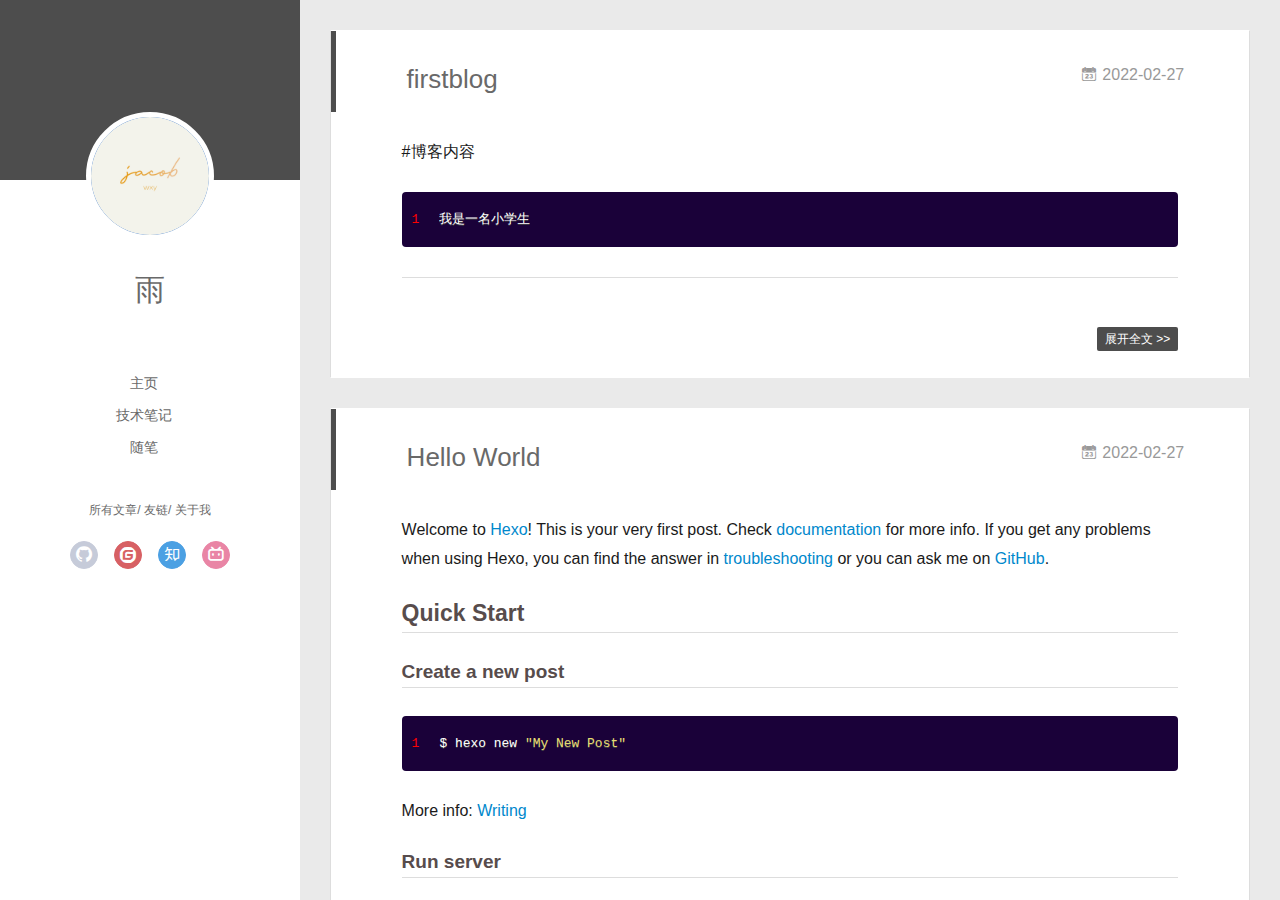
==== commit 0286a628: "Site updated: 2023-03-03 23:11:45" ====
--- a/index.html
+++ b/index.html
@@ -124,12 +124,6 @@
 
     </div>
     <div class="mid-col" q-class="show:isShow,hide:isShow|isFalse">
-      
-      
-      <a class="forkMe" style="position:absolute;z-index:999;top:0;right:0.5em;" 
-        href="https://github.com/JoeyBling/hexo-theme-yilia-plus" target="_blank">
-        <img src="/img/forkme.png"
-          class="attachment-full size-full" alt="Fork me on GitHub" data-recalc-dims="1"></a>
       
       
 <nav id="mobile-nav">
@@ -379,7 +373,7 @@
   <div class="outer">
     <div id="footer-info">
     	<div class="footer-left">
-    		&copy; 2018-2023 <a href="http://example.com/" target="_blank">雨</a>
+    		&copy; 2023 <a href="http://example.com/" target="_blank">雨</a>
     	</div>
       	<div class="footer-right">
 			
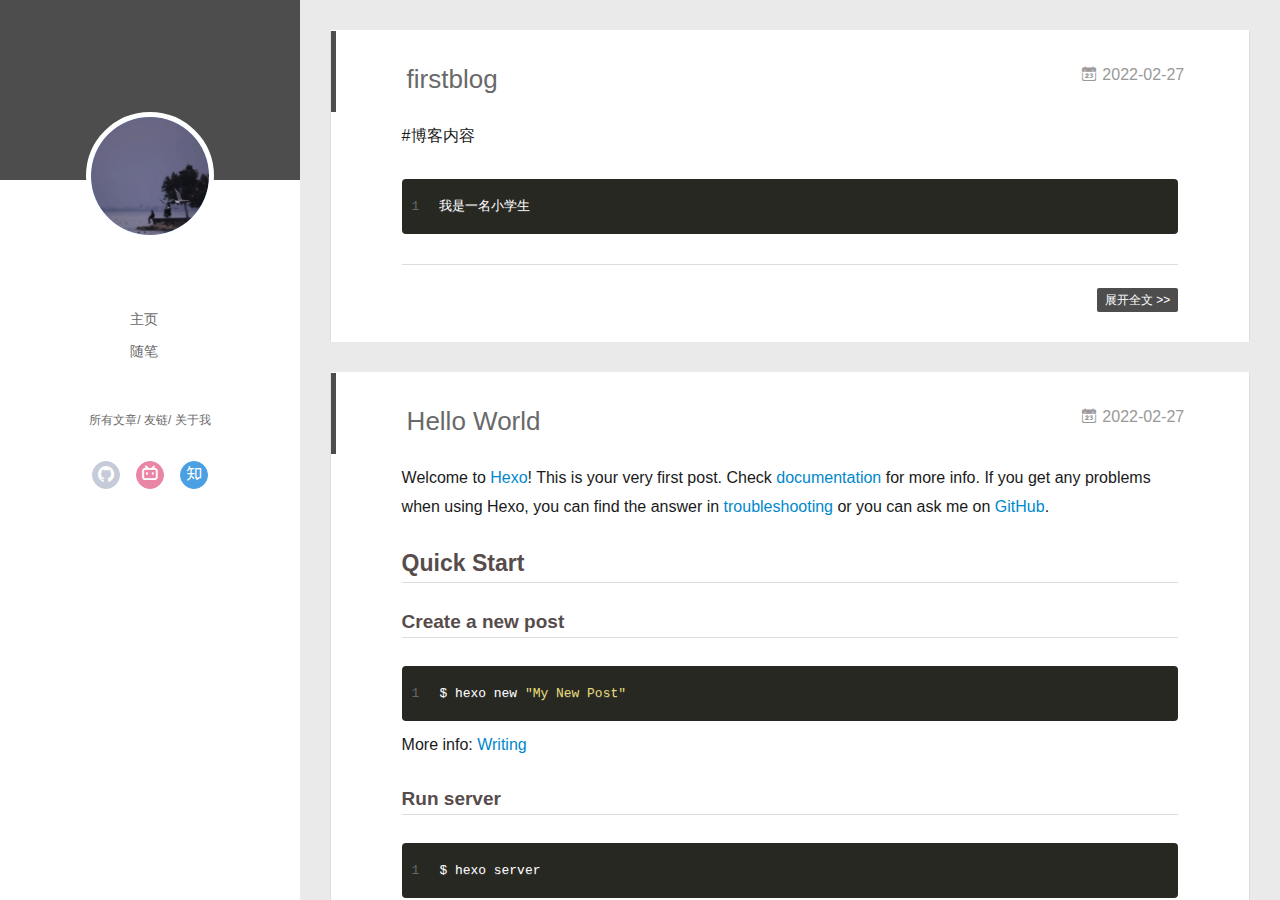
==== commit 10190bd6: "Site updated: 2023-03-04 14:32:17" ====
--- a/index.html
+++ b/index.html
@@ -7,13 +7,7 @@
   <meta http-equiv="X-UA-Compatible" content="IE=edge" >
   <link rel="dns-prefetch" href="http://example.com">
   <title>wxy</title>
-  <meta name="generator" content="hexo-theme-yilia-plus">
   <meta name="viewport" content="width=device-width, initial-scale=1, maximum-scale=1">
-  
-    
-    <!-- <meta name="keywords" content="">
-    <meta name="description" content=""> -->
-  
   <meta property="og:type" content="website">
 <meta property="og:title" content="wxy">
 <meta property="og:url" content="http://example.com/index.html">
@@ -25,14 +19,11 @@
     <link rel="alternative" href="/atom.xml" title="wxy" type="application/atom+xml">
   
   
-    <link rel="icon" href="/img/favicon.ico">
-  
-  
-    <link rel="apple-touch-icon" href="/apple-touch-icon-180x180.png">
-  
-  <link rel="stylesheet" type="text/css" href="/./main.a5fda8.css">
+    <link rel="icon" href="/favicon.png">
+  
+  <link rel="stylesheet" type="text/css" href="/./main.0cf68a.css">
   <style type="text/css">
-    
+  
     #container.show {
       background: linear-gradient(200deg,#a0cfe4,#e8c37e);
     }
@@ -41,90 +32,64 @@
 
   
 
-  
-  
-
-
-  
-
-</head>
+<meta name="generator" content="Hexo 6.0.0"></head>
 
 <body>
   <div id="container" q-class="show:isCtnShow">
     <canvas id="anm-canvas" class="anm-canvas"></canvas>
     <div class="left-col" q-class="show:isShow">
       
-
-
-<div class="overlay" style="background: #4d4d4d;"></div>
+<div class="overlay" style="background: #4d4d4d"></div>
 <div class="intrude-less">
 	<header id="header" class="inner">
 		<a href="/" class="profilepic">
-			<img src="/img/head.png" class="js-avatar">
+			<img src="/img/head.jpg" class="js-avatar">
 		</a>
 		<hgroup>
-			<h1 class="header-author"><a href="/">雨</a></h1>
+		  <h1 class="header-author"><a href="/"></a></h1>
 		</hgroup>
 		
 
 		<nav class="header-menu">
 			<ul>
 			
-				<li><a href="/" target="_blank">主页</a></li>
-			
-				<li><a href="https://zhousiwei.gitee.io/ibooks/" target="_blank">技术笔记</a></li>
-			
-				<li><a href="/tags/%E9%9A%8F%E7%AC%94/" target="_blank">随笔</a></li>
-			
+				<li><a href="/">主页</a></li>
+	        
+				<li><a href="/tags/%E9%9A%8F%E7%AC%94/">随笔</a></li>
+	        
 			</ul>
 		</nav>
 		<nav class="header-smart-menu">
-			
-				
-					<a q-on="click: openSlider(e, 'innerArchive')" href="javascript:void(0)">所有文章</a>
-				
-			
-				
-					<a q-on="click: openSlider(e, 'friends')" href="javascript:void(0)">友链</a>
-				
-			
-				
-					<a q-on="click: openSlider(e, 'aboutme')" href="javascript:void(0)">关于我</a>
-				
-			
+    		
+    			
+    			<a q-on="click: openSlider(e, 'innerArchive')" href="javascript:void(0)">所有文章</a>
+    			
+            
+    			
+    			<a q-on="click: openSlider(e, 'friends')" href="javascript:void(0)">友链</a>
+    			
+            
+    			
+    			<a q-on="click: openSlider(e, 'aboutme')" href="javascript:void(0)">关于我</a>
+    			
+            
 		</nav>
 		<nav class="header-nav">
 			<div class="social">
 				
-					
-						<a class="github" href="#" 
-												title="GitHub" target="_blank"><i class="icon-github"></i></a>
-					
-				
-					
-						<a class="gitee" href="#" 
-												title="gitee" target="_blank"><i class="icon-gitee"></i></a>
-					
-				
-					
-						<a class="zhihu" href="https://www.zhihu.com/people/wu-yan-48-75-3" 
-												title="zhihu" target="_blank"><i class="icon-zhihu"></i></a>
-					
-				
-					
-						<a class="bilibili" href="https://space.bilibili.com/392346597" 
-												title="bilibili" target="_blank"><i class="icon-bilibili"></i></a>
-					
-				
+					<a class="github" target="_blank" href="#" title="github"><i class="icon-github"></i></a>
+		        
+					<a class="bilibili" target="_blank" href="#" title="bilibili"><i class="icon-bilibili"></i></a>
+		        
+					<a class="zhihu" target="_blank" href="#" title="zhihu"><i class="icon-zhihu"></i></a>
+		        
 			</div>
-		
 		</nav>
 	</header>		
 </div>
 
     </div>
     <div class="mid-col" q-class="show:isShow,hide:isShow|isFalse">
-      
       
 <nav id="mobile-nav">
   	<div class="overlay js-overlay" style="background: #4d4d4d"></div>
@@ -134,17 +99,13 @@
 	<div class="intrude-less">
 		<header id="header" class="inner">
 			<div class="profilepic">
-				<a href="/">
-					<img src="/img/head.png" class="js-avatar">
-				</a>
+				<img src="/img/head.jpg" class="js-avatar">
 			</div>
 			<hgroup>
-			  <h1 class="header-author js-header-author">雨</h1>
+			  <h1 class="header-author js-header-author"></h1>
 			</hgroup>
 			
 			
-			
-				
 			
 				
 			
@@ -155,38 +116,22 @@
 			<nav class="header-nav">
 				<div class="social">
 					
-						
-						<a class="github" target="_blank" 
-							href="#" title="GitHub"><i class="icon-github"></i></a>
-						
-					
-						
-						<a class="gitee" target="_blank" 
-							href="#" title="gitee"><i class="icon-gitee"></i></a>
-						
-					
-						
-						<a class="zhihu" target="_blank" 
-							href="https://www.zhihu.com/people/wu-yan-48-75-3" title="zhihu"><i class="icon-zhihu"></i></a>
-						
-					
-						
-						<a class="bilibili" target="_blank" 
-							href="https://space.bilibili.com/392346597" title="bilibili"><i class="icon-bilibili"></i></a>
-						
-					
+						<a class="github" target="_blank" href="#" title="github"><i class="icon-github"></i></a>
+			        
+						<a class="bilibili" target="_blank" href="#" title="bilibili"><i class="icon-bilibili"></i></a>
+			        
+						<a class="zhihu" target="_blank" href="#" title="zhihu"><i class="icon-zhihu"></i></a>
+			        
 				</div>
 			</nav>
 
 			<nav class="header-menu js-header-menu">
-				<ul style="width: 70%">
+				<ul style="width: 50%">
 				
 				
-					<li style="width: 33.333333333333336%"><a href="/">主页</a></li>
+					<li style="width: 50%"><a href="/">主页</a></li>
 		        
-					<li style="width: 33.333333333333336%"><a target="_blank" rel="noopener" href="https://zhousiwei.gitee.io/ibooks/">技术笔记</a></li>
-		        
-					<li style="width: 33.333333333333336%"><a href="/tags/%E9%9A%8F%E7%AC%94/">随笔</a></li>
+					<li style="width: 50%"><a href="/tags/%E9%9A%8F%E7%AC%94/">随笔</a></li>
 		        
 				</ul>
 			</nav>
@@ -198,65 +143,51 @@
       <div id="wrapper" class="body-wrap">
         <div class="menu-l">
           <div class="canvas-wrap">
-            <canvas data-colors="#eaeaea" data-sectionHeight="100" data-contentId="js-content" id="myCanvas1"
-              class="anm-canvas"></canvas>
+            <canvas data-colors="#eaeaea" data-sectionHeight="100" data-contentId="js-content" id="myCanvas1" class="anm-canvas"></canvas>
           </div>
           <div id="js-content" class="content-ll">
             
-
   
     <article id="post-firstblog" class="article article-type-post  article-index" itemscope itemprop="blogPost">
   <div class="article-inner">
     
       <header class="article-header">
-  
+        
   
     <h1 itemprop="name">
-	
-	  <a class="article-title" href="/2022/02/27/firstblog/" target="_blank">firstblog</a>
-  
+      <a class="article-title" href="/2022/02/27/firstblog/">firstblog</a>
     </h1>
   
 
-
-  
-  
-<a href="/2022/02/27/firstblog/" class="archive-article-date">
-        <time datetime="2022-02-27T12:51:38.000Z" itemprop="datePublished"><i class="icon-calendar icon"></i>2022-02-27</time>
+        
+        <a href="/2022/02/27/firstblog/" class="archive-article-date">
+  	<time datetime="2022-02-27T12:51:38.000Z" itemprop="datePublished"><i class="icon-calendar icon"></i>2022-02-27</time>
 </a>
-
-  
-  
-    
-
-  
-  </header>
-  
-  <div class="article-entry" itemprop="articleBody">
-    
-    <p>#博客内容<br><figure class="highlight plaintext"><table><tr><td class="gutter"><pre><span class="line">1</span><br></pre></td><td class="code"><pre><span class="line">我是一名小学生</span><br></pre></td></tr></table></figure></p>
-
-    
-
-    
-
-    
-
-  </div>
-  <div class="article-info article-info-index">
-    
-    
-    
-
-    
-    <p class="article-more-link">
-      <a class="article-more-a" href="/2022/02/27/firstblog/">展开全文 >></a>
-    </p>
-    
-
-    
-    <div class="clearfix"></div>
-  </div>
+        
+      </header>
+    
+    <div class="article-entry" itemprop="articleBody">
+      
+        <p>#博客内容<br><figure class="highlight plaintext"><table><tr><td class="gutter"><pre><span class="line">1</span><br></pre></td><td class="code"><pre><span class="line">我是一名小学生</span><br></pre></td></tr></table></figure></p>
+
+      
+
+      
+    </div>
+    <div class="article-info article-info-index">
+      
+      
+      
+
+      
+        <p class="article-more-link">
+          <a class="article-more-a" href="/2022/02/27/firstblog/">展开全文 >></a>
+        </p>
+      
+
+      
+      <div class="clearfix"></div>
+    </div>
   </div>
 </article>
 
@@ -284,32 +215,23 @@
   <div class="article-inner">
     
       <header class="article-header">
-  
+        
   
     <h1 itemprop="name">
-	
-	  <a class="article-title" href="/2022/02/27/hello-world/" target="_blank">Hello World</a>
-  
+      <a class="article-title" href="/2022/02/27/hello-world/">Hello World</a>
     </h1>
   
 
-
-  
-  
-<a href="/2022/02/27/hello-world/" class="archive-article-date">
-        <time datetime="2022-02-27T12:39:58.886Z" itemprop="datePublished"><i class="icon-calendar icon"></i>2022-02-27</time>
+        
+        <a href="/2022/02/27/hello-world/" class="archive-article-date">
+  	<time datetime="2022-02-27T12:39:58.886Z" itemprop="datePublished"><i class="icon-calendar icon"></i>2022-02-27</time>
 </a>
-
-  
-  
-    
-
-  
-  </header>
-  
-  <div class="article-entry" itemprop="articleBody">
-    
-    <p>Welcome to <a target="_blank" rel="noopener" href="https://hexo.io/">Hexo</a>! This is your very first post. Check <a target="_blank" rel="noopener" href="https://hexo.io/docs/">documentation</a> for more info. If you get any problems when using Hexo, you can find the answer in <a target="_blank" rel="noopener" href="https://hexo.io/docs/troubleshooting.html">troubleshooting</a> or you can ask me on <a target="_blank" rel="noopener" href="https://github.com/hexojs/hexo/issues">GitHub</a>.</p>
+        
+      </header>
+    
+    <div class="article-entry" itemprop="articleBody">
+      
+        <p>Welcome to <a target="_blank" rel="noopener" href="https://hexo.io/">Hexo</a>! This is your very first post. Check <a target="_blank" rel="noopener" href="https://hexo.io/docs/">documentation</a> for more info. If you get any problems when using Hexo, you can find the answer in <a target="_blank" rel="noopener" href="https://hexo.io/docs/troubleshooting.html">troubleshooting</a> or you can ask me on <a target="_blank" rel="noopener" href="https://github.com/hexojs/hexo/issues">GitHub</a>.</p>
 <h2 id="Quick-Start"><a href="#Quick-Start" class="headerlink" title="Quick Start"></a>Quick Start</h2><h3 id="Create-a-new-post"><a href="#Create-a-new-post" class="headerlink" title="Create a new post"></a>Create a new post</h3><figure class="highlight bash"><table><tr><td class="gutter"><pre><span class="line">1</span><br></pre></td><td class="code"><pre><span class="line">$ hexo new <span class="string">&quot;My New Post&quot;</span></span><br></pre></td></tr></table></figure>
 <p>More info: <a target="_blank" rel="noopener" href="https://hexo.io/docs/writing.html">Writing</a></p>
 <h3 id="Run-server"><a href="#Run-server" class="headerlink" title="Run server"></a>Run server</h3><figure class="highlight bash"><table><tr><td class="gutter"><pre><span class="line">1</span><br></pre></td><td class="code"><pre><span class="line">$ hexo server</span><br></pre></td></tr></table></figure>
@@ -319,27 +241,24 @@
 <h3 id="Deploy-to-remote-sites"><a href="#Deploy-to-remote-sites" class="headerlink" title="Deploy to remote sites"></a>Deploy to remote sites</h3><figure class="highlight bash"><table><tr><td class="gutter"><pre><span class="line">1</span><br></pre></td><td class="code"><pre><span class="line">$ hexo deploy</span><br></pre></td></tr></table></figure>
 <p>More info: <a target="_blank" rel="noopener" href="https://hexo.io/docs/one-command-deployment.html">Deployment</a></p>
 
-    
-
-    
-
-    
-
-  </div>
-  <div class="article-info article-info-index">
-    
-    
-    
-
-    
-    <p class="article-more-link">
-      <a class="article-more-a" href="/2022/02/27/hello-world/">展开全文 >></a>
-    </p>
-    
-
-    
-    <div class="clearfix"></div>
-  </div>
+      
+
+      
+    </div>
+    <div class="article-info article-info-index">
+      
+      
+      
+
+      
+        <p class="article-more-link">
+          <a class="article-more-a" href="/2022/02/27/hello-world/">展开全文 >></a>
+        </p>
+      
+
+      
+      <div class="clearfix"></div>
+    </div>
   </div>
 </article>
 
@@ -373,32 +292,14 @@
   <div class="outer">
     <div id="footer-info">
     	<div class="footer-left">
-    		&copy; 2023 <a href="http://example.com/" target="_blank">雨</a>
+    		&copy; 2023 雨
     	</div>
       	<div class="footer-right">
-			
-			
-      		GitHub:<a href="https://github.com/JoeyBling/hexo-theme-yilia-plus" target="_blank">hexo-theme-yilia-plus</a> by Litten
+      		<a href="http://hexo.io/" target="_blank">Hexo</a>  Theme <a href="https://github.com/litten/hexo-theme-yilia" target="_blank">Yilia</a> by Litten
       	</div>
     </div>
   </div>
-  
-  
-	<script src="/lib/busuanzi.pure.js"></script>
-	
-  
-  
-	
-	<span id="busuanzi_container_site_pv" style="display:none">
-		本站总访问量<span id="busuanzi_value_site_pv"></span>次	
-	        <span class="post-meta-divider" >|</span>
-	</span>
-  	<span id="busuanzi_container_site_uv" style='display:none'>
-  		本站访客数<span id="busuanzi_value_site_uv"></span>人
-  	</span>
-  
 </footer>
-
     </div>
     <script>
 	var yiliaConfig = {
@@ -408,21 +309,19 @@
 		isArchive: false,
 		isTag: false,
 		isCategory: false,
-		open_in_new: true,
+		open_in_new: false,
 		toc_hide_index: true,
 		root: "/",
 		innerArchive: true,
-		showTags: true
+		showTags: false
 	}
 </script>
 
-<script>!function(r){function e(t){if(i[t])return i[t].exports;var n=i[t]={exports:{},id:t,loaded:!1};return r[t].call(n.exports,n,n.exports,e),n.loaded=!0,n.exports}var i={};e.m=r,e.c=i,e.p="./",e(0)}([function(t,n,r){r(208),t.exports=r(205)},function(t,n,r){var d=r(3),y=r(46),g=r(26),b=r(27),x=r(47),m="prototype",S=function(t,n,r){var e,i,o,u,c=t&S.F,f=t&S.G,a=t&S.S,s=t&S.P,l=t&S.B,h=f?d:a?d[n]||(d[n]={}):(d[n]||{})[m],v=f?y:y[n]||(y[n]={}),p=v[m]||(v[m]={});for(e in f&&(r=n),r)o=((i=!c&&h&&void 0!==h[e])?h:r)[e],u=l&&i?x(o,d):s&&"function"==typeof o?x(Function.call,o):o,h&&b(h,e,o,t&S.U),v[e]!=o&&g(v,e,u),s&&p[e]!=o&&(p[e]=o)};d.core=y,S.F=1,S.G=2,S.S=4,S.P=8,S.B=16,S.W=32,S.U=64,S.R=128,t.exports=S},function(t,n,r){var e=r(5);t.exports=function(t){if(!e(t))throw TypeError(t+" is not an object!");return t}},function(t,n){var r=t.exports="undefined"!=typeof window&&window.Math==Math?window:"undefined"!=typeof self&&self.Math==Math?self:Function("return this")();"number"==typeof __g&&(__g=r)},function(t,n){t.exports=function(t){try{return!!t()}catch(t){return!0}}},function(t,n){t.exports=function(t){return"object"==typeof t?null!==t:"function"==typeof t}},function(t,n){var r=t.exports="undefined"!=typeof window&&window.Math==Math?window:"undefined"!=typeof self&&self.Math==Math?self:Function("return this")();"number"==typeof __g&&(__g=r)},function(t,n,r){var e=r(118)("wks"),i=r(79),o=r(3).Symbol,u="function"==typeof o;(t.exports=function(t){return e[t]||(e[t]=u&&o[t]||(u?o:i)("Symbol."+t))}).store=e},function(t,n,r){var e=r(49),i=Math.min;t.exports=function(t){return 0<t?i(e(t),9007199254740991):0}},function(t,n){var r={}.hasOwnProperty;t.exports=function(t,n){return r.call(t,n)}},function(t,n,r){t.exports=!r(4)(function(){return 7!=Object.defineProperty({},"a",{get:function(){return 7}}).a})},function(t,n,r){var e=r(2),i=r(174),o=r(53),u=Object.defineProperty;n.f=r(10)?Object.defineProperty:function(t,n,r){if(e(t),n=o(n,!0),e(r),i)try{return u(t,n,r)}catch(t){}if("get"in r||"set"in r)throw TypeError("Accessors not supported!");return"value"in r&&(t[n]=r.value),t}},function(t,n,r){t.exports=!r(20)(function(){return 7!=Object.defineProperty({},"a",{get:function(){return 7}}).a})},function(t,n,r){var e=r(14),i=r(24);t.exports=r(12)?function(t,n,r){return e.f(t,n,i(1,r))}:function(t,n,r){return t[n]=r,t}},function(t,n,r){var e=r(22),i=r(60),o=r(42),u=Object.defineProperty;n.f=r(12)?Object.defineProperty:function(t,n,r){if(e(t),n=o(n,!0),e(r),i)try{return u(t,n,r)}catch(t){}if("get"in r||"set"in r)throw TypeError("Accessors not supported!");return"value"in r&&(t[n]=r.value),t}},function(t,n,r){var e=r(96),i=r(34);t.exports=function(t){return e(i(t))}},function(t,n,r){var e=r(40)("wks"),i=r(25),o=r(6).Symbol,u="function"==typeof o;(t.exports=function(t){return e[t]||(e[t]=u&&o[t]||(u?o:i)("Symbol."+t))}).store=e},function(t,n,r){var e=r(51);t.exports=function(t){return Object(e(t))}},function(t,n){t.exports=function(t){return"object"==typeof t?null!==t:"function"==typeof t}},function(t,n){var r=t.exports={version:"2.6.9"};"number"==typeof __e&&(__e=r)},function(t,n){t.exports=function(t){try{return!!t()}catch(t){return!0}}},function(t,n){t.exports=function(t){if("function"!=typeof t)throw TypeError(t+" is not a function!");return t}},function(t,n,r){var e=r(18);t.exports=function(t){if(!e(t))throw TypeError(t+" is not an object!");return t}},function(t,n){t.exports=!0},function(t,n){t.exports=function(t,n){return{enumerable:!(1&t),configurable:!(2&t),writable:!(4&t),value:n}}},function(t,n){var r=0,e=Math.random();t.exports=function(t){return"Symbol(".concat(void 0===t?"":t,")_",(++r+e).toString(36))}},function(t,n,r){var e=r(11),i=r(75);t.exports=r(10)?function(t,n,r){return e.f(t,n,i(1,r))}:function(t,n,r){return t[n]=r,t}},function(t,n,r){var o=r(3),u=r(26),c=r(30),f=r(79)("src"),e=r(219),i="toString",a=(""+e).split(i);r(46).inspectSource=function(t){return e.call(t)},(t.exports=function(t,n,r,e){var i="function"==typeof r;i&&(c(r,"name")||u(r,"name",n)),t[n]!==r&&(i&&(c(r,f)||u(r,f,t[n]?""+t[n]:a.join(String(n)))),t===o?t[n]=r:e?t[n]?t[n]=r:u(t,n,r):(delete t[n],u(t,n,r)))})(Function.prototype,i,function(){return"function"==typeof this&&this[f]||e.call(this)})},function(t,n,r){var e=r(1),i=r(4),u=r(51),c=/"/g,o=function(t,n,r,e){var i=String(u(t)),o="<"+n;return""!==r&&(o+=" "+r+'="'+String(e).replace(c,"&quot;")+'"'),o+">"+i+"</"+n+">"};t.exports=function(n,t){var r={};r[n]=t(o),e(e.P+e.F*i(function(){var t=""[n]('"');return t!==t.toLowerCase()||3<t.split('"').length}),"String",r)}},function(t,n,r){var e=r(65),i=r(35);t.exports=Object.keys||function(t){return e(t,i)}},function(t,n){var r={}.hasOwnProperty;t.exports=function(t,n){return r.call(t,n)}},function(t,n,r){var e=r(117),i=r(75),o=r(33),u=r(53),c=r(30),f=r(174),a=Object.getOwnPropertyDescriptor;n.f=r(10)?a:function(t,n){if(t=o(t),n=u(n,!0),f)try{return a(t,n)}catch(t){}if(c(t,n))return i(!e.f.call(t,n),t[n])}},function(t,n,r){var e=r(30),i=r(17),o=r(154)("IE_PROTO"),u=Object.prototype;t.exports=Object.getPrototypeOf||function(t){return t=i(t),e(t,o)?t[o]:"function"==typeof t.constructor&&t instanceof t.constructor?t.constructor.prototype:t instanceof Object?u:null}},function(t,n,r){var e=r(116),i=r(51);t.exports=function(t){return e(i(t))}},function(t,n){t.exports=function(t){if(null==t)throw TypeError("Can't call method on  "+t);return t}},function(t,n){t.exports="constructor,hasOwnProperty,isPrototypeOf,propertyIsEnumerable,toLocaleString,toString,valueOf".split(",")},function(t,n){t.exports={}},function(t,n){n.f={}.propertyIsEnumerable},function(t,n,r){var e=r(14).f,i=r(9),o=r(16)("toStringTag");t.exports=function(t,n,r){t&&!i(t=r?t:t.prototype,o)&&e(t,o,{configurable:!0,value:n})}},function(t,n,r){var e=r(40)("keys"),i=r(25);t.exports=function(t){return e[t]||(e[t]=i(t))}},function(t,n,r){var e=r(19),i=r(6),o="__core-js_shared__",u=i[o]||(i[o]={});(t.exports=function(t,n){return u[t]||(u[t]=void 0!==n?n:{})})("versions",[]).push({version:e.version,mode:r(23)?"pure":"global",copyright:"© 2019 Denis Pushkarev (zloirock.ru)"})},function(t,n){var r=Math.ceil,e=Math.floor;t.exports=function(t){return isNaN(t=+t)?0:(0<t?e:r)(t)}},function(t,n,r){var i=r(18);t.exports=function(t,n){if(!i(t))return t;var r,e;if(n&&"function"==typeof(r=t.toString)&&!i(e=r.call(t)))return e;if("function"==typeof(r=t.valueOf)&&!i(e=r.call(t)))return e;if(!n&&"function"==typeof(r=t.toString)&&!i(e=r.call(t)))return e;throw TypeError("Can't convert object to primitive value")}},function(t,n,r){var e=r(6),i=r(19),o=r(23),u=r(44),c=r(14).f;t.exports=function(t){var n=i.Symbol||(i.Symbol=o?{}:e.Symbol||{});"_"==t.charAt(0)||t in n||c(n,t,{value:u.f(t)})}},function(t,n,r){n.f=r(16)},function(t,n){var r={}.toString;t.exports=function(t){return r.call(t).slice(8,-1)}},function(t,n){var r=t.exports={version:"2.6.9"};"number"==typeof __e&&(__e=r)},function(t,n,r){var o=r(21);t.exports=function(e,i,t){if(o(e),void 0===i)return e;switch(t){case 1:return function(t){return e.call(i,t)};case 2:return function(t,n){return e.call(i,t,n)};case 3:return function(t,n,r){return e.call(i,t,n,r)}}return function(){return e.apply(i,arguments)}}},function(t,n,r){"use strict";var e=r(4);t.exports=function(t,n){return!!t&&e(function(){n?t.call(null,function(){},1):t.call(null)})}},function(t,n){var r=Math.ceil,e=Math.floor;t.exports=function(t){return isNaN(t=+t)?0:(0<t?e:r)(t)}},function(t,n,r){var x=r(47),m=r(116),S=r(17),w=r(8),e=r(138);t.exports=function(l,t){var h=1==l,v=2==l,p=3==l,d=4==l,y=6==l,g=5==l||y,b=t||e;return function(t,n,r){for(var e,i,o=S(t),u=m(o),c=x(n,r,3),f=w(u.length),a=0,s=h?b(t,f):v?b(t,0):void 0;a<f;a++)if((g||a in u)&&(i=c(e=u[a],a,o),l))if(h)s[a]=i;else if(i)switch(l){case 3:return!0;case 5:return e;case 6:return a;case 2:s.push(e)}else if(d)return!1;return y?-1:p||d?d:s}}},function(t,n){t.exports=function(t){if(null==t)throw TypeError("Can't call method on  "+t);return t}},function(t,n,r){var i=r(1),o=r(46),u=r(4);t.exports=function(t,n){var r=(o.Object||{})[t]||Object[t],e={};e[t]=n(r),i(i.S+i.F*u(function(){r(1)}),"Object",e)}},function(t,n,r){var i=r(5);t.exports=function(t,n){if(!i(t))return t;var r,e;if(n&&"function"==typeof(r=t.toString)&&!i(e=r.call(t)))return e;if("function"==typeof(r=t.valueOf)&&!i(e=r.call(t)))return e;if(!n&&"function"==typeof(r=t.toString)&&!i(e=r.call(t)))return e;throw TypeError("Can't convert object to primitive value")}},function(t,n,r){var d=r(6),y=r(19),g=r(93),b=r(13),x=r(9),m="prototype",S=function(t,n,r){var e,i,o,u=t&S.F,c=t&S.G,f=t&S.S,a=t&S.P,s=t&S.B,l=t&S.W,h=c?y:y[n]||(y[n]={}),v=h[m],p=c?d:f?d[n]:(d[n]||{})[m];for(e in c&&(r=n),r)(i=!u&&p&&void 0!==p[e])&&x(h,e)||(o=i?p[e]:r[e],h[e]=c&&"function"!=typeof p[e]?r[e]:s&&i?g(o,d):l&&p[e]==o?function(e){var t=function(t,n,r){if(this instanceof e){switch(arguments.length){case 0:return new e;case 1:return new e(t);case 2:return new e(t,n)}return new e(t,n,r)}return e.apply(this,arguments)};return t[m]=e[m],t}(o):a&&"function"==typeof o?g(Function.call,o):o,a&&((h.virtual||(h.virtual={}))[e]=o,t&S.R&&v&&!v[e]&&b(v,e,o)))};S.F=1,S.G=2,S.S=4,S.P=8,S.B=16,S.W=32,S.U=64,S.R=128,t.exports=S},function(t,n,r){var e=r(34);t.exports=function(t){return Object(e(t))}},function(t,n,r){var o=r(196),e=r(1),i=r(118)("metadata"),u=i.store||(i.store=new(r(200))),c=function(t,n,r){var e=u.get(t);if(!e){if(!r)return;u.set(t,e=new o)}var i=e.get(n);if(!i){if(!r)return;e.set(n,i=new o)}return i};t.exports={store:u,map:c,has:function(t,n,r){var e=c(n,r,!1);return void 0!==e&&e.has(t)},get:function(t,n,r){var e=c(n,r,!1);return void 0===e?void 0:e.get(t)},set:function(t,n,r,e){c(r,e,!0).set(t,n)},keys:function(t,n){var r=c(t,n,!1),e=[];return r&&r.forEach(function(t,n){e.push(n)}),e},key:function(t){return void 0===t||"symbol"==typeof t?t:String(t)},exp:function(t){e(e.S,"Reflect",t)}}},function(t,n,r){"use strict";if(r(10)){var g=r(68),b=r(3),x=r(4),m=r(1),S=r(132),e=r(159),h=r(47),w=r(70),i=r(75),_=r(26),o=r(76),u=r(49),O=r(8),E=r(194),c=r(78),f=r(53),a=r(30),M=r(81),P=r(5),v=r(17),p=r(145),j=r(72),F=r(32),A=r(73).f,d=r(161),s=r(79),l=r(7),y=r(50),I=r(120),L=r(119),N=r(162),T=r(82),k=r(125),R=r(77),C=r(137),D=r(166),G=r(11),W=r(31),U=G.f,V=W.f,B=b.RangeError,q=b.TypeError,z=b.Uint8Array,K="ArrayBuffer",H="Shared"+K,J="BYTES_PER_ELEMENT",$="prototype",Y=Array[$],X=e.ArrayBuffer,Q=e.DataView,Z=y(0),tt=y(2),nt=y(3),rt=y(4),et=y(5),it=y(6),ot=I(!0),ut=I(!1),ct=N.values,ft=N.keys,at=N.entries,st=Y.lastIndexOf,lt=Y.reduce,ht=Y.reduceRight,vt=Y.join,pt=Y.sort,dt=Y.slice,yt=Y.toString,gt=Y.toLocaleString,bt=l("iterator"),xt=l("toStringTag"),mt=s("typed_constructor"),St=s("def_constructor"),wt=S.CONSTR,_t=S.TYPED,Ot=S.VIEW,Et="Wrong length!",Mt=y(1,function(t,n){return It(L(t,t[St]),n)}),Pt=x(function(){return 1===new z(new Uint16Array([1]).buffer)[0]}),jt=!!z&&!!z[$].set&&x(function(){new z(1).set({})}),Ft=function(t,n){var r=u(t);if(r<0||r%n)throw B("Wrong offset!");return r},At=function(t){if(P(t)&&_t in t)return t;throw q(t+" is not a typed array!")},It=function(t,n){if(!(P(t)&&mt in t))throw q("It is not a typed array constructor!");return new t(n)},Lt=function(t,n){return Nt(L(t,t[St]),n)},Nt=function(t,n){for(var r=0,e=n.length,i=It(t,e);r<e;)i[r]=n[r++];return i},Tt=function(t,n,r){U(t,n,{get:function(){return this._d[r]}})},kt=function(t){var n,r,e,i,o,u,c=v(t),f=arguments.length,a=1<f?arguments[1]:void 0,s=void 0!==a,l=d(c);if(null!=l&&!p(l)){for(u=l.call(c),e=[],n=0;!(o=u.next()).done;n++)e.push(o.value);c=e}for(s&&2<f&&(a=h(a,arguments[2],2)),n=0,r=O(c.length),i=It(this,r);n<r;n++)i[n]=s?a(c[n],n):c[n];return i},Rt=function(){for(var t=0,n=arguments.length,r=It(this,n);t<n;)r[t]=arguments[t++];return r},Ct=!!z&&x(function(){gt.call(new z(1))}),Dt=function(){return gt.apply(Ct?dt.call(At(this)):At(this),arguments)},Gt={copyWithin:function(t,n){return D.call(At(this),t,n,2<arguments.length?arguments[2]:void 0)},every:function(t){return rt(At(this),t,1<arguments.length?arguments[1]:void 0)},fill:function(t){return C.apply(At(this),arguments)},filter:function(t){return Lt(this,tt(At(this),t,1<arguments.length?arguments[1]:void 0))},find:function(t){return et(At(this),t,1<arguments.length?arguments[1]:void 0)},findIndex:function(t){return it(At(this),t,1<arguments.length?arguments[1]:void 0)},forEach:function(t){Z(At(this),t,1<arguments.length?arguments[1]:void 0)},indexOf:function(t){return ut(At(this),t,1<arguments.length?arguments[1]:void 0)},includes:function(t){return ot(At(this),t,1<arguments.length?arguments[1]:void 0)},join:function(t){return vt.apply(At(this),arguments)},lastIndexOf:function(t){return st.apply(At(this),arguments)},map:function(t){return Mt(At(this),t,1<arguments.length?arguments[1]:void 0)},reduce:function(t){return lt.apply(At(this),arguments)},reduceRight:function(t){return ht.apply(At(this),arguments)},reverse:function(){for(var t,n=this,r=At(n).length,e=Math.floor(r/2),i=0;i<e;)t=n[i],n[i++]=n[--r],n[r]=t;return n},some:function(t){return nt(At(this),t,1<arguments.length?arguments[1]:void 0)},sort:function(t){return pt.call(At(this),t)},subarray:function(t,n){var r=At(this),e=r.length,i=c(t,e);return new(L(r,r[St]))(r.buffer,r.byteOffset+i*r.BYTES_PER_ELEMENT,O((void 0===n?e:c(n,e))-i))}},Wt=function(t,n){return Lt(this,dt.call(At(this),t,n))},Ut=function(t){At(this);var n=Ft(arguments[1],1),r=this.length,e=v(t),i=O(e.length),o=0;if(r<i+n)throw B(Et);for(;o<i;)this[n+o]=e[o++]},Vt={entries:function(){return at.call(At(this))},keys:function(){return ft.call(At(this))},values:function(){return ct.call(At(this))}},Bt=function(t,n){return P(t)&&t[_t]&&"symbol"!=typeof n&&n in t&&String(+n)==String(n)},qt=function(t,n){return Bt(t,n=f(n,!0))?i(2,t[n]):V(t,n)},zt=function(t,n,r){return!(Bt(t,n=f(n,!0))&&P(r)&&a(r,"value"))||a(r,"get")||a(r,"set")||r.configurable||a(r,"writable")&&!r.writable||a(r,"enumerable")&&!r.enumerable?U(t,n,r):(t[n]=r.value,t)};wt||(W.f=qt,G.f=zt),m(m.S+m.F*!wt,"Object",{getOwnPropertyDescriptor:qt,defineProperty:zt}),x(function(){yt.call({})})&&(yt=gt=function(){return vt.call(this)});var Kt=o({},Gt);o(Kt,Vt),_(Kt,bt,Vt.values),o(Kt,{slice:Wt,set:Ut,constructor:function(){},toString:yt,toLocaleString:Dt}),Tt(Kt,"buffer","b"),Tt(Kt,"byteOffset","o"),Tt(Kt,"byteLength","l"),Tt(Kt,"length","e"),U(Kt,xt,{get:function(){return this[_t]}}),t.exports=function(t,l,n,o){var h=t+((o=!!o)?"Clamped":"")+"Array",r="get"+t,u="set"+t,v=b[h],c=v||{},e=v&&F(v),i=!v||!S.ABV,f={},a=v&&v[$],p=function(t,i){U(t,i,{get:function(){return t=i,(n=this._d).v[r](t*l+n.o,Pt);var t,n},set:function(t){return n=i,r=t,e=this._d,o&&(r=(r=Math.round(r))<0?0:255<r?255:255&r),void e.v[u](n*l+e.o,r,Pt);var n,r,e},enumerable:!0})};i?(v=n(function(t,n,r,e){w(t,v,h,"_d");var i,o,u,c,f=0,a=0;if(P(n)){if(!(n instanceof X||(c=M(n))==K||c==H))return _t in n?Nt(v,n):kt.call(v,n);i=n,a=Ft(r,l);var s=n.byteLength;if(void 0===e){if(s%l)throw B(Et);if((o=s-a)<0)throw B(Et)}else if(s<(o=O(e)*l)+a)throw B(Et);u=o/l}else u=E(n),i=new X(o=u*l);for(_(t,"_d",{b:i,o:a,l:o,e:u,v:new Q(i)});f<u;)p(t,f++)}),a=v[$]=j(Kt),_(a,"constructor",v)):x(function(){v(1)})&&x(function(){new v(-1)})&&k(function(t){new v,new v(null),new v(1.5),new v(t)},!0)||(v=n(function(t,n,r,e){var i;return w(t,v,h),P(n)?n instanceof X||(i=M(n))==K||i==H?void 0!==e?new c(n,Ft(r,l),e):void 0!==r?new c(n,Ft(r,l)):new c(n):_t in n?Nt(v,n):kt.call(v,n):new c(E(n))}),Z(e!==Function.prototype?A(c).concat(A(e)):A(c),function(t){t in v||_(v,t,c[t])}),v[$]=a,g||(a.constructor=v));var s=a[bt],d=!!s&&("values"==s.name||null==s.name),y=Vt.values;_(v,mt,!0),_(a,_t,h),_(a,Ot,!0),_(a,St,v),(o?new v(1)[xt]==h:xt in a)||U(a,xt,{get:function(){return h}}),f[h]=v,m(m.G+m.W+m.F*(v!=c),f),m(m.S,h,{BYTES_PER_ELEMENT:l}),m(m.S+m.F*x(function(){c.of.call(v,1)}),h,{from:kt,of:Rt}),J in a||_(a,J,l),m(m.P,h,Gt),R(h),m(m.P+m.F*jt,h,{set:Ut}),m(m.P+m.F*!d,h,Vt),g||a.toString==yt||(a.toString=yt),m(m.P+m.F*x(function(){new v(1).slice()}),h,{slice:Wt}),m(m.P+m.F*(x(function(){return[1,2].toLocaleString()!=new v([1,2]).toLocaleString()})||!x(function(){a.toLocaleString.call([1,2])})),h,{toLocaleString:Dt}),T[h]=d?s:y,g||d||_(a,bt,y)}}else t.exports=function(){}},function(t,n){var r={}.toString;t.exports=function(t){return r.call(t).slice(8,-1)}},function(t,n,r){var e=r(18),i=r(6).document,o=e(i)&&e(i.createElement);t.exports=function(t){return o?i.createElement(t):{}}},function(t,n,r){t.exports=!r(12)&&!r(20)(function(){return 7!=Object.defineProperty(r(59)("div"),"a",{get:function(){return 7}}).a})},function(t,n,r){"use strict";var x=r(23),m=r(54),S=r(66),w=r(13),_=r(36),O=r(98),E=r(38),M=r(104),P=r(16)("iterator"),j=!([].keys&&"next"in[].keys()),F="values",A=function(){return this};t.exports=function(t,n,r,e,i,o,u){O(r,n,e);var c,f,a,s=function(t){if(!j&&t in p)return p[t];switch(t){case"keys":case F:return function(){return new r(this,t)}}return function(){return new r(this,t)}},l=n+" Iterator",h=i==F,v=!1,p=t.prototype,d=p[P]||p["@@iterator"]||i&&p[i],y=d||s(i),g=i?h?s("entries"):y:void 0,b="Array"==n&&p.entries||d;if(b&&((a=M(b.call(new t)))!==Object.prototype&&a.next&&(E(a,l,!0),x||"function"==typeof a[P]||w(a,P,A))),h&&d&&d.name!==F&&(v=!0,y=function(){return d.call(this)}),x&&!u||!j&&!v&&p[P]||w(p,P,y),_[n]=y,_[l]=A,i)if(c={values:h?y:s(F),keys:o?y:s("keys"),entries:g},u)for(f in c)f in p||S(p,f,c[f]);else m(m.P+m.F*(j||v),n,c);return c}},function(t,n,e){var i=e(22),o=e(101),u=e(35),c=e(39)("IE_PROTO"),f=function(){},a="prototype",s=function(){var t,n=e(59)("iframe"),r=u.length;for(n.style.display="none",e(95).appendChild(n),n.src="javascript:",(t=n.contentWindow.document).open(),t.write("<script>document.F=Object<\/script>"),t.close(),s=t.F;r--;)delete s[a][u[r]];return s()};t.exports=Object.create||function(t,n){var r;return null!==t?(f[a]=i(t),r=new f,f[a]=null,r[c]=t):r=s(),void 0===n?r:o(r,n)}},function(t,n,r){var e=r(65),i=r(35).concat("length","prototype");n.f=Object.getOwnPropertyNames||function(t){return e(t,i)}},function(t,n){n.f=Object.getOwnPropertySymbols},function(t,n,r){var u=r(9),c=r(15),f=r(92)(!1),a=r(39)("IE_PROTO");t.exports=function(t,n){var r,e=c(t),i=0,o=[];for(r in e)r!=a&&u(e,r)&&o.push(r);for(;n.length>i;)u(e,r=n[i++])&&(~f(o,r)||o.push(r));return o}},function(t,n,r){t.exports=r(13)},function(t,n,r){var e=r(7)("unscopables"),i=Array.prototype;null==i[e]&&r(26)(i,e,{}),t.exports=function(t){i[e][t]=!0}},function(t,n){t.exports=!1},function(t,n,r){var e=r(79)("meta"),i=r(5),o=r(30),u=r(11).f,c=0,f=Object.isExtensible||function(){return!0},a=!r(4)(function(){return f(Object.preventExtensions({}))}),s=function(t){u(t,e,{value:{i:"O"+ ++c,w:{}}})},l=t.exports={KEY:e,NEED:!1,fastKey:function(t,n){if(!i(t))return"symbol"==typeof t?t:("string"==typeof t?"S":"P")+t;if(!o(t,e)){if(!f(t))return"F";if(!n)return"E";s(t)}return t[e].i},getWeak:function(t,n){if(!o(t,e)){if(!f(t))return!0;if(!n)return!1;s(t)}return t[e].w},onFreeze:function(t){return a&&l.NEED&&f(t)&&!o(t,e)&&s(t),t}}},function(t,n){t.exports=function(t,n,r,e){if(!(t instanceof n)||void 0!==e&&e in t)throw TypeError(r+": incorrect invocation!");return t}},function(t,n,r){var h=r(47),v=r(177),p=r(145),d=r(2),y=r(8),g=r(161),b={},x={};(n=t.exports=function(t,n,r,e,i){var o,u,c,f,a=i?function(){return t}:g(t),s=h(r,e,n?2:1),l=0;if("function"!=typeof a)throw TypeError(t+" is not iterable!");if(p(a)){for(o=y(t.length);l<o;l++)if((f=n?s(d(u=t[l])[0],u[1]):s(t[l]))===b||f===x)return f}else for(c=a.call(t);!(u=c.next()).done;)if((f=v(c,s,u.value,n))===b||f===x)return f}).BREAK=b,n.RETURN=x},function(t,n,e){var i=e(2),o=e(183),u=e(141),c=e(154)("IE_PROTO"),f=function(){},a="prototype",s=function(){var t,n=e(140)("iframe"),r=u.length;for(n.style.display="none",e(143).appendChild(n),n.src="javascript:",(t=n.contentWindow.document).open(),t.write("<script>document.F=Object<\/script>"),t.close(),s=t.F;r--;)delete s[a][u[r]];return s()};t.exports=Object.create||function(t,n){var r;return null!==t?(f[a]=i(t),r=new f,f[a]=null,r[c]=t):r=s(),void 0===n?r:o(r,n)}},function(t,n,r){var e=r(185),i=r(141).concat("length","prototype");n.f=Object.getOwnPropertyNames||function(t){return e(t,i)}},function(t,n,r){var e=r(185),i=r(141);t.exports=Object.keys||function(t){return e(t,i)}},function(t,n){t.exports=function(t,n){return{enumerable:!(1&t),configurable:!(2&t),writable:!(4&t),value:n}}},function(t,n,r){var i=r(27);t.exports=function(t,n,r){for(var e in n)i(t,e,n[e],r);return t}},function(t,n,r){"use strict";var e=r(3),i=r(11),o=r(10),u=r(7)("species");t.exports=function(t){var n=e[t];o&&n&&!n[u]&&i.f(n,u,{configurable:!0,get:function(){return this}})}},function(t,n,r){var e=r(49),i=Math.max,o=Math.min;t.exports=function(t,n){return(t=e(t))<0?i(t+n,0):o(t,n)}},function(t,n){var r=0,e=Math.random();t.exports=function(t){return"Symbol(".concat(void 0===t?"":t,")_",(++r+e).toString(36))}},function(t,n,r){var e=r(5);t.exports=function(t,n){if(!e(t)||t._t!==n)throw TypeError("Incompatible receiver, "+n+" required!");return t}},function(t,n,r){var i=r(45),o=r(7)("toStringTag"),u="Arguments"==i(function(){return arguments}());t.exports=function(t){var n,r,e;return void 0===t?"Undefined":null===t?"Null":"string"==typeof(r=function(t,n){try{return t[n]}catch(t){}}(n=Object(t),o))?r:u?i(n):"Object"==(e=i(n))&&"function"==typeof n.callee?"Arguments":e}},function(t,n){t.exports={}},function(t,n,r){var e=r(11).f,i=r(30),o=r(7)("toStringTag");t.exports=function(t,n,r){t&&!i(t=r?t:t.prototype,o)&&e(t,o,{configurable:!0,value:n})}},function(t,n,r){var u=r(1),e=r(51),c=r(4),f=r(157),i="["+f+"]",o=RegExp("^"+i+i+"*"),a=RegExp(i+i+"*$"),s=function(t,n,r){var e={},i=c(function(){return!!f[t]()||"​-"!="​-"[t]()}),o=e[t]=i?n(l):f[t];r&&(e[r]=o),u(u.P+u.F*i,"String",e)},l=s.trim=function(t,n){return t=String(e(t)),1&n&&(t=t.replace(o,"")),2&n&&(t=t.replace(a,"")),t};t.exports=s},function(t,n,r){t.exports={default:r(88),__esModule:!0}},function(t,n,r){t.exports={default:r(89),__esModule:!0}},function(t,n,r){"use strict";function e(t){return t&&t.__esModule?t:{default:t}}n.__esModule=!0;var i=e(r(86)),o=e(r(85)),u="function"==typeof o.default&&"symbol"==typeof i.default?function(t){return typeof t}:function(t){return t&&"function"==typeof o.default&&t.constructor===o.default&&t!==o.default.prototype?"symbol":typeof t};n.default="function"==typeof o.default&&"symbol"===u(i.default)?function(t){return void 0===t?"undefined":u(t)}:function(t){return t&&"function"==typeof o.default&&t.constructor===o.default&&t!==o.default.prototype?"symbol":void 0===t?"undefined":u(t)}},function(t,n,r){r(111),r(109),r(112),r(113),t.exports=r(19).Symbol},function(t,n,r){r(110),r(114),t.exports=r(44).f("iterator")},function(t,n){t.exports=function(t){if("function"!=typeof t)throw TypeError(t+" is not a function!");return t}},function(t,n){t.exports=function(){}},function(t,n,r){var f=r(15),a=r(107),s=r(106);t.exports=function(c){return function(t,n,r){var e,i=f(t),o=a(i.length),u=s(r,o);if(c&&n!=n){for(;u<o;)if((e=i[u++])!=e)return!0}else for(;u<o;u++)if((c||u in i)&&i[u]===n)return c||u||0;return!c&&-1}}},function(t,n,r){var o=r(90);t.exports=function(e,i,t){if(o(e),void 0===i)return e;switch(t){case 1:return function(t){return e.call(i,t)};case 2:return function(t,n){return e.call(i,t,n)};case 3:return function(t,n,r){return e.call(i,t,n,r)}}return function(){return e.apply(i,arguments)}}},function(t,n,r){var c=r(29),f=r(64),a=r(37);t.exports=function(t){var n=c(t),r=f.f;if(r)for(var e,i=r(t),o=a.f,u=0;i.length>u;)o.call(t,e=i[u++])&&n.push(e);return n}},function(t,n,r){var e=r(6).document;t.exports=e&&e.documentElement},function(t,n,r){var e=r(58);t.exports=Object("z").propertyIsEnumerable(0)?Object:function(t){return"String"==e(t)?t.split(""):Object(t)}},function(t,n,r){var e=r(58);t.exports=Array.isArray||function(t){return"Array"==e(t)}},function(t,n,r){"use strict";var e=r(62),i=r(24),o=r(38),u={};r(13)(u,r(16)("iterator"),function(){return this}),t.exports=function(t,n,r){t.prototype=e(u,{next:i(1,r)}),o(t,n+" Iterator")}},function(t,n){t.exports=function(t,n){return{value:n,done:!!t}}},function(t,n,r){var e=r(25)("meta"),i=r(18),o=r(9),u=r(14).f,c=0,f=Object.isExtensible||function(){return!0},a=!r(20)(function(){return f(Object.preventExtensions({}))}),s=function(t){u(t,e,{value:{i:"O"+ ++c,w:{}}})},l=t.exports={KEY:e,NEED:!1,fastKey:function(t,n){if(!i(t))return"symbol"==typeof t?t:("string"==typeof t?"S":"P")+t;if(!o(t,e)){if(!f(t))return"F";if(!n)return"E";s(t)}return t[e].i},getWeak:function(t,n){if(!o(t,e)){if(!f(t))return!0;if(!n)return!1;s(t)}return t[e].w},onFreeze:function(t){return a&&l.NEED&&f(t)&&!o(t,e)&&s(t),t}}},function(t,n,r){var u=r(14),c=r(22),f=r(29);t.exports=r(12)?Object.defineProperties:function(t,n){c(t);for(var r,e=f(n),i=e.length,o=0;o<i;)u.f(t,r=e[o++],n[r]);return t}},function(t,n,r){var e=r(37),i=r(24),o=r(15),u=r(42),c=r(9),f=r(60),a=Object.getOwnPropertyDescriptor;n.f=r(12)?a:function(t,n){if(t=o(t),n=u(n,!0),f)try{return a(t,n)}catch(t){}if(c(t,n))return i(!e.f.call(t,n),t[n])}},function(t,n,r){var e=r(15),i=r(63).f,o={}.toString,u="object"==typeof window&&window&&Object.getOwnPropertyNames?Object.getOwnPropertyNames(window):[];t.exports.f=function(t){return u&&"[object Window]"==o.call(t)?function(t){try{return i(t)}catch(t){return u.slice()}}(t):i(e(t))}},function(t,n,r){var e=r(9),i=r(55),o=r(39)("IE_PROTO"),u=Object.prototype;t.exports=Object.getPrototypeOf||function(t){return t=i(t),e(t,o)?t[o]:"function"==typeof t.constructor&&t instanceof t.constructor?t.constructor.prototype:t instanceof Object?u:null}},function(t,n,r){var f=r(41),a=r(34);t.exports=function(c){return function(t,n){var r,e,i=String(a(t)),o=f(n),u=i.length;return o<0||u<=o?c?"":void 0:(r=i.charCodeAt(o))<55296||56319<r||o+1===u||(e=i.charCodeAt(o+1))<56320||57343<e?c?i.charAt(o):r:c?i.slice(o,o+2):e-56320+(r-55296<<10)+65536}}},function(t,n,r){var e=r(41),i=Math.max,o=Math.min;t.exports=function(t,n){return(t=e(t))<0?i(t+n,0):o(t,n)}},function(t,n,r){var e=r(41),i=Math.min;t.exports=function(t){return 0<t?i(e(t),9007199254740991):0}},function(t,n,r){"use strict";var e=r(91),i=r(99),o=r(36),u=r(15);t.exports=r(61)(Array,"Array",function(t,n){this._t=u(t),this._i=0,this._k=n},function(){var t=this._t,n=this._k,r=this._i++;return!t||r>=t.length?(this._t=void 0,i(1)):i(0,"keys"==n?r:"values"==n?t[r]:[r,t[r]])},"values"),o.Arguments=o.Array,e("keys"),e("values"),e("entries")},function(t,n){},function(t,n,r){"use strict";var e=r(105)(!0);r(61)(String,"String",function(t){this._t=String(t),this._i=0},function(){var t,n=this._t,r=this._i;return r>=n.length?{value:void 0,done:!0}:(t=e(n,r),this._i+=t.length,{value:t,done:!1})})},function(t,n,r){"use strict";var e=r(6),u=r(9),i=r(12),o=r(54),c=r(66),f=r(100).KEY,a=r(20),s=r(40),l=r(38),h=r(25),v=r(16),p=r(44),d=r(43),y=r(94),g=r(97),b=r(22),x=r(18),m=r(55),S=r(15),w=r(42),_=r(24),O=r(62),E=r(103),M=r(102),P=r(64),j=r(14),F=r(29),A=M.f,I=j.f,L=E.f,N=e.Symbol,T=e.JSON,k=T&&T.stringify,R="prototype",C=v("_hidden"),D=v("toPrimitive"),G={}.propertyIsEnumerable,W=s("symbol-registry"),U=s("symbols"),V=s("op-symbols"),B=Object[R],q="function"==typeof N&&!!P.f,z=e.QObject,K=!z||!z[R]||!z[R].findChild,H=i&&a(function(){return 7!=O(I({},"a",{get:function(){return I(this,"a",{value:7}).a}})).a})?function(t,n,r){var e=A(B,n);e&&delete B[n],I(t,n,r),e&&t!==B&&I(B,n,e)}:I,J=function(t){var n=U[t]=O(N[R]);return n._k=t,n},$=q&&"symbol"==typeof N.iterator?function(t){return"symbol"==typeof t}:function(t){return t instanceof N},Y=function(t,n,r){return t===B&&Y(V,n,r),b(t),n=w(n,!0),b(r),u(U,n)?(r.enumerable?(u(t,C)&&t[C][n]&&(t[C][n]=!1),r=O(r,{enumerable:_(0,!1)})):(u(t,C)||I(t,C,_(1,{})),t[C][n]=!0),H(t,n,r)):I(t,n,r)},X=function(t,n){b(t);for(var r,e=y(n=S(n)),i=0,o=e.length;i<o;)Y(t,r=e[i++],n[r]);return t},Q=function(t){var n=G.call(this,t=w(t,!0));return!(this===B&&u(U,t)&&!u(V,t))&&(!(n||!u(this,t)||!u(U,t)||u(this,C)&&this[C][t])||n)},Z=function(t,n){if(t=S(t),n=w(n,!0),t!==B||!u(U,n)||u(V,n)){var r=A(t,n);return!r||!u(U,n)||u(t,C)&&t[C][n]||(r.enumerable=!0),r}},tt=function(t){for(var n,r=L(S(t)),e=[],i=0;r.length>i;)u(U,n=r[i++])||n==C||n==f||e.push(n);return e},nt=function(t){for(var n,r=t===B,e=L(r?V:S(t)),i=[],o=0;e.length>o;)!u(U,n=e[o++])||r&&!u(B,n)||i.push(U[n]);return i};q||(c((N=function(){if(this instanceof N)throw TypeError("Symbol is not a constructor!");var n=h(0<arguments.length?arguments[0]:void 0),r=function(t){this===B&&r.call(V,t),u(this,C)&&u(this[C],n)&&(this[C][n]=!1),H(this,n,_(1,t))};return i&&K&&H(B,n,{configurable:!0,set:r}),J(n)})[R],"toString",function(){return this._k}),M.f=Z,j.f=Y,r(63).f=E.f=tt,r(37).f=Q,P.f=nt,i&&!r(23)&&c(B,"propertyIsEnumerable",Q,!0),p.f=function(t){return J(v(t))}),o(o.G+o.W+o.F*!q,{Symbol:N});for(var rt="hasInstance,isConcatSpreadable,iterator,match,replace,search,species,split,toPrimitive,toStringTag,unscopables".split(","),et=0;rt.length>et;)v(rt[et++]);for(var it=F(v.store),ot=0;it.length>ot;)d(it[ot++]);o(o.S+o.F*!q,"Symbol",{for:function(t){return u(W,t+="")?W[t]:W[t]=N(t)},keyFor:function(t){if(!$(t))throw TypeError(t+" is not a symbol!");for(var n in W)if(W[n]===t)return n},useSetter:function(){K=!0},useSimple:function(){K=!1}}),o(o.S+o.F*!q,"Object",{create:function(t,n){return void 0===n?O(t):X(O(t),n)},defineProperty:Y,defineProperties:X,getOwnPropertyDescriptor:Z,getOwnPropertyNames:tt,getOwnPropertySymbols:nt});var ut=a(function(){P.f(1)});o(o.S+o.F*ut,"Object",{getOwnPropertySymbols:function(t){return P.f(m(t))}}),T&&o(o.S+o.F*(!q||a(function(){var t=N();return"[null]"!=k([t])||"{}"!=k({a:t})||"{}"!=k(Object(t))})),"JSON",{stringify:function(t){for(var n,r,e=[t],i=1;arguments.length>i;)e.push(arguments[i++]);if(r=n=e[1],(x(n)||void 0!==t)&&!$(t))return g(n)||(n=function(t,n){if("function"==typeof r&&(n=r.call(this,t,n)),!$(n))return n}),e[1]=n,k.apply(T,e)}}),N[R][D]||r(13)(N[R],D,N[R].valueOf),l(N,"Symbol"),l(Math,"Math",!0),l(e.JSON,"JSON",!0)},function(t,n,r){r(43)("asyncIterator")},function(t,n,r){r(43)("observable")},function(t,n,r){r(108);for(var e=r(6),i=r(13),o=r(36),u=r(16)("toStringTag"),c="CSSRuleList,CSSStyleDeclaration,CSSValueList,ClientRectList,DOMRectList,DOMStringList,DOMTokenList,DataTransferItemList,FileList,HTMLAllCollection,HTMLCollection,HTMLFormElement,HTMLSelectElement,MediaList,MimeTypeArray,NamedNodeMap,NodeList,PaintRequestList,Plugin,PluginArray,SVGLengthList,SVGNumberList,SVGPathSegList,SVGPointList,SVGStringList,SVGTransformList,SourceBufferList,StyleSheetList,TextTrackCueList,TextTrackList,TouchList".split(","),f=0;f<c.length;f++){var a=c[f],s=e[a],l=s&&s.prototype;l&&!l[u]&&i(l,u,a),o[a]=o.Array}},function(t,n,r){"use strict";var e=r(2);t.exports=function(){var t=e(this),n="";return t.global&&(n+="g"),t.ignoreCase&&(n+="i"),t.multiline&&(n+="m"),t.unicode&&(n+="u"),t.sticky&&(n+="y"),n}},function(t,n,r){var e=r(45);t.exports=Object("z").propertyIsEnumerable(0)?Object:function(t){return"String"==e(t)?t.split(""):Object(t)}},function(t,n){n.f={}.propertyIsEnumerable},function(t,n,r){var e=r(46),i=r(3),o="__core-js_shared__",u=i[o]||(i[o]={});(t.exports=function(t,n){return u[t]||(u[t]=void 0!==n?n:{})})("versions",[]).push({version:e.version,mode:r(68)?"pure":"global",copyright:"© 2019 Denis Pushkarev (zloirock.ru)"})},function(t,n,r){var i=r(2),o=r(21),u=r(7)("species");t.exports=function(t,n){var r,e=i(t).constructor;return void 0===e||null==(r=i(e)[u])?n:o(r)}},function(t,n,r){var f=r(33),a=r(8),s=r(78);t.exports=function(c){return function(t,n,r){var e,i=f(t),o=a(i.length),u=s(r,o);if(c&&n!=n){for(;u<o;)if((e=i[u++])!=e)return!0}else for(;u<o;u++)if((c||u in i)&&i[u]===n)return c||u||0;return!c&&-1}}},function(t,n,r){"use strict";var g=r(3),b=r(1),x=r(27),m=r(76),S=r(69),w=r(71),_=r(70),O=r(5),E=r(4),M=r(125),P=r(83),j=r(144);t.exports=function(e,t,n,r,i,o){var u=g[e],c=u,f=i?"set":"add",a=c&&c.prototype,s={},l=function(t){var r=a[t];x(a,t,"delete"==t?function(t){return!(o&&!O(t))&&r.call(this,0===t?0:t)}:"has"==t?function(t){return!(o&&!O(t))&&r.call(this,0===t?0:t)}:"get"==t?function(t){return o&&!O(t)?void 0:r.call(this,0===t?0:t)}:"add"==t?function(t){return r.call(this,0===t?0:t),this}:function(t,n){return r.call(this,0===t?0:t,n),this})};if("function"==typeof c&&(o||a.forEach&&!E(function(){(new c).entries().next()}))){var h=new c,v=h[f](o?{}:-0,1)!=h,p=E(function(){h.has(1)}),d=M(function(t){new c(t)}),y=!o&&E(function(){for(var t=new c,n=5;n--;)t[f](n,n);return!t.has(-0)});d||(((c=t(function(t,n){_(t,c,e);var r=j(new u,t,c);return null!=n&&w(n,i,r[f],r),r})).prototype=a).constructor=c),(p||y)&&(l("delete"),l("has"),i&&l("get")),(y||v)&&l(f),o&&a.clear&&delete a.clear}else c=r.getConstructor(t,e,i,f),m(c.prototype,n),S.NEED=!0;return P(c,e),s[e]=c,b(b.G+b.W+b.F*(c!=u),s),o||r.setStrong(c,e,i),c}},function(t,n,r){"use strict";r(197);var s=r(27),l=r(26),h=r(4),v=r(51),p=r(7),d=r(152),y=p("species"),g=!h(function(){var t=/./;return t.exec=function(){var t=[];return t.groups={a:"7"},t},"7"!=="".replace(t,"$<a>")}),b=function(){var t=/(?:)/,n=t.exec;t.exec=function(){return n.apply(this,arguments)};var r="ab".split(t);return 2===r.length&&"a"===r[0]&&"b"===r[1]}();t.exports=function(r,t,n){var e=p(r),o=!h(function(){var t={};return t[e]=function(){return 7},7!=""[r](t)}),i=o?!h(function(){var t=!1,n=/a/;return n.exec=function(){return t=!0,null},"split"===r&&(n.constructor={},n.constructor[y]=function(){return n}),n[e](""),!t}):void 0;if(!o||!i||"replace"===r&&!g||"split"===r&&!b){var u=/./[e],c=n(v,e,""[r],function(t,n,r,e,i){return n.exec===d?o&&!i?{done:!0,value:u.call(n,r,e)}:{done:!0,value:t.call(r,n,e)}:{done:!1}}),f=c[0],a=c[1];s(String.prototype,r,f),l(RegExp.prototype,e,2==t?function(t,n){return a.call(t,this,n)}:function(t){return a.call(t,this)})}}},function(t,n,r){var e=r(45);t.exports=Array.isArray||function(t){return"Array"==e(t)}},function(t,n,r){var e=r(5),i=r(45),o=r(7)("match");t.exports=function(t){var n;return e(t)&&(void 0!==(n=t[o])?!!n:"RegExp"==i(t))}},function(t,n,r){var o=r(7)("iterator"),u=!1;try{var e=[7][o]();e.return=function(){u=!0},Array.from(e,function(){throw 2})}catch(t){}t.exports=function(t,n){if(!n&&!u)return!1;var r=!1;try{var e=[7],i=e[o]();i.next=function(){return{done:r=!0}},e[o]=function(){return i},t(e)}catch(t){}return r}},function(t,n,r){"use strict";t.exports=r(68)||!r(4)(function(){var t=Math.random();__defineSetter__.call(null,t,function(){}),delete r(3)[t]})},function(t,n){n.f=Object.getOwnPropertySymbols},function(t,n,r){"use strict";var i=r(81),o=RegExp.prototype.exec;t.exports=function(t,n){var r=t.exec;if("function"==typeof r){var e=r.call(t,n);if("object"!=typeof e)throw new TypeError("RegExp exec method returned something other than an Object or null");return e}if("RegExp"!==i(t))throw new TypeError("RegExp#exec called on incompatible receiver");return o.call(t,n)}},function(t,n,r){"use strict";var e=r(1),u=r(21),c=r(47),f=r(71);t.exports=function(t){e(e.S,t,{from:function(t){var n,r,e,i,o=arguments[1];return u(this),(n=void 0!==o)&&u(o),null==t?new this:(r=[],n?(e=0,i=c(o,arguments[2],2),f(t,!1,function(t){r.push(i(t,e++))})):f(t,!1,r.push,r),new this(r))}})}},function(t,n,r){"use strict";var e=r(1);t.exports=function(t){e(e.S,t,{of:function(){for(var t=arguments.length,n=new Array(t);t--;)n[t]=arguments[t];return new this(n)}})}},function(t,n,r){var f=r(49),a=r(51);t.exports=function(c){return function(t,n){var r,e,i=String(a(t)),o=f(n),u=i.length;return o<0||u<=o?c?"":void 0:(r=i.charCodeAt(o))<55296||56319<r||o+1===u||(e=i.charCodeAt(o+1))<56320||57343<e?c?i.charAt(o):r:c?i.slice(o,o+2):e-56320+(r-55296<<10)+65536}}},function(t,n,r){for(var e,i=r(3),o=r(26),u=r(79),c=u("typed_array"),f=u("view"),a=!(!i.ArrayBuffer||!i.DataView),s=a,l=0,h="Int8Array,Uint8Array,Uint8ClampedArray,Int16Array,Uint16Array,Int32Array,Uint32Array,Float32Array,Float64Array".split(",");l<9;)(e=i[h[l++]])?(o(e.prototype,c,!0),o(e.prototype,f,!0)):s=!1;t.exports={ABV:a,CONSTR:s,TYPED:c,VIEW:f}},function(t,n,r){var e=r(3).navigator;t.exports=e&&e.userAgent||""},function(t,n){"use strict";var r,e={versions:(r=window.navigator.userAgent,{trident:-1<r.indexOf("Trident"),presto:-1<r.indexOf("Presto"),webKit:-1<r.indexOf("AppleWebKit"),gecko:-1<r.indexOf("Gecko")&&-1==r.indexOf("KHTML"),mobile:!!r.match(/AppleWebKit.*Mobile.*/),ios:!!r.match(/\(i[^;]+;( U;)? CPU.+Mac OS X/),android:-1<r.indexOf("Android")||-1<r.indexOf("Linux"),iPhone:-1<r.indexOf("iPhone")||-1<r.indexOf("Mac"),iPad:-1<r.indexOf("iPad"),webApp:-1==r.indexOf("Safari"),weixin:-1==r.indexOf("MicroMessenger")})};t.exports=e},function(t,n,r){"use strict";var e,i=r(87),l=(e=i)&&e.__esModule?e:{default:e},h=function(){function n(t,n,r){return n||r?String.fromCharCode(n||r):o[t]||t}function r(t){return s[t]}var e=/&quot;|&lt;|&gt;|&amp;|&nbsp;|&apos;|&#(\d+);|&#(\d+)/g,i=/['<> "&]/g,o={"&quot;":'"',"&lt;":"<","&gt;":">","&amp;":"&","&nbsp;":" "},u=/\u00a0/g,c=/<br\s*\/?>/gi,f=/\r?\n/g,a=/\s/g,s={};for(var t in o)s[o[t]]=t;return o["&apos;"]="'",s["'"]="&#39;",{encode:function(t){return t?(""+t).replace(i,r).replace(f,"<br/>").replace(a,"&nbsp;"):""},decode:function(t){return t?(""+t).replace(c,"\n").replace(e,n).replace(u," "):""},encodeBase16:function(t){if(!t)return t;for(var n=[],r=0,e=(t+="").length;r<e;r++)n.push(t.charCodeAt(r).toString(16).toUpperCase());return n.join("")},encodeBase16forJSON:function(t){if(!t)return t;for(var n=[],r=0,e=(t=t.replace(/[\u4E00-\u9FBF]/gi,function(t){return escape(t).replace("%u","\\u")})).length;r<e;r++)n.push(t.charCodeAt(r).toString(16).toUpperCase());return n.join("")},decodeBase16:function(t){if(!t)return t;for(var n=[],r=0,e=(t+="").length;r<e;r+=2)n.push(String.fromCharCode("0x"+t.slice(r,r+2)));return n.join("")},encodeObject:function(t){if(t instanceof Array)for(var n=0,r=t.length;n<r;n++)t[n]=h.encodeObject(t[n]);else if("object"==(void 0===t?"undefined":(0,l.default)(t)))for(var e in t)t[e]=h.encodeObject(t[e]);else if("string"==typeof t)return h.encode(t);return t},loadScript:function(t){var n=document.createElement("script");document.getElementsByTagName("body")[0].appendChild(n),n.setAttribute("src",t)},addLoadEvent:function(t){var n=window.onload;"function"!=typeof window.onload?window.onload=t:window.onload=function(){n(),t()}}}}();t.exports=h},function(t,n,r){"use strict";var e=r(131)(!0);t.exports=function(t,n,r){return n+(r?e(t,n).length:1)}},function(t,n,r){"use strict";var c=r(17),f=r(78),a=r(8);t.exports=function(t){for(var n=c(this),r=a(n.length),e=arguments.length,i=f(1<e?arguments[1]:void 0,r),o=2<e?arguments[2]:void 0,u=void 0===o?r:f(o,r);i<u;)n[i++]=t;return n}},function(t,n,r){var e=r(215);t.exports=function(t,n){return new(e(t))(n)}},function(t,n,r){"use strict";var e=r(11),i=r(75);t.exports=function(t,n,r){n in t?e.f(t,n,i(0,r)):t[n]=r}},function(t,n,r){var e=r(5),i=r(3).document,o=e(i)&&e(i.createElement);t.exports=function(t){return o?i.createElement(t):{}}},function(t,n){t.exports="constructor,hasOwnProperty,isPrototypeOf,propertyIsEnumerable,toLocaleString,toString,valueOf".split(",")},function(t,n,r){var e=r(7)("match");t.exports=function(n){var r=/./;try{"/./"[n](r)}catch(t){try{return r[e]=!1,!"/./"[n](r)}catch(n){}}return!0}},function(t,n,r){var e=r(3).document;t.exports=e&&e.documentElement},function(t,n,r){var o=r(5),u=r(153).set;t.exports=function(t,n,r){var e,i=n.constructor;return i!==r&&"function"==typeof i&&(e=i.prototype)!==r.prototype&&o(e)&&u&&u(t,e),t}},function(t,n,r){var e=r(82),i=r(7)("iterator"),o=Array.prototype;t.exports=function(t){return void 0!==t&&(e.Array===t||o[i]===t)}},function(t,n,r){"use strict";var e=r(72),i=r(75),o=r(83),u={};r(26)(u,r(7)("iterator"),function(){return this}),t.exports=function(t,n,r){t.prototype=e(u,{next:i(1,r)}),o(t,n+" Iterator")}},function(t,n,r){"use strict";var x=r(68),m=r(1),S=r(27),w=r(26),_=r(82),O=r(146),E=r(83),M=r(32),P=r(7)("iterator"),j=!([].keys&&"next"in[].keys()),F="values",A=function(){return this};t.exports=function(t,n,r,e,i,o,u){O(r,n,e);var c,f,a,s=function(t){if(!j&&t in p)return p[t];switch(t){case"keys":case F:return function(){return new r(this,t)}}return function(){return new r(this,t)}},l=n+" Iterator",h=i==F,v=!1,p=t.prototype,d=p[P]||p["@@iterator"]||i&&p[i],y=d||s(i),g=i?h?s("entries"):y:void 0,b="Array"==n&&p.entries||d;if(b&&((a=M(b.call(new t)))!==Object.prototype&&a.next&&(E(a,l,!0),x||"function"==typeof a[P]||w(a,P,A))),h&&d&&d.name!==F&&(v=!0,y=function(){return d.call(this)}),x&&!u||!j&&!v&&p[P]||w(p,P,y),_[n]=y,_[l]=A,i)if(c={values:h?y:s(F),keys:o?y:s("keys"),entries:g},u)for(f in c)f in p||S(p,f,c[f]);else m(m.P+m.F*(j||v),n,c);return c}},function(t,n){var r=Math.expm1;t.exports=!r||22025.465794806718<r(10)||r(10)<22025.465794806718||-2e-17!=r(-2e-17)?function(t){return 0==(t=+t)?t:-1e-6<t&&t<1e-6?t+t*t/2:Math.exp(t)-1}:r},function(t,n){t.exports=Math.sign||function(t){return 0==(t=+t)||t!=t?t:t<0?-1:1}},function(t,n,r){var c=r(3),f=r(158).set,a=c.MutationObserver||c.WebKitMutationObserver,s=c.process,l=c.Promise,h="process"==r(45)(s);t.exports=function(){var r,e,i,t=function(){var t,n;for(h&&(t=s.domain)&&t.exit();r;){n=r.fn,r=r.next;try{n()}catch(t){throw r?i():e=void 0,t}}e=void 0,t&&t.enter()};if(h)i=function(){s.nextTick(t)};else if(!a||c.navigator&&c.navigator.standalone)if(l&&l.resolve){var n=l.resolve(void 0);i=function(){n.then(t)}}else i=function(){f.call(c,t)};else{var o=!0,u=document.createTextNode("");new a(t).observe(u,{characterData:!0}),i=function(){u.data=o=!o}}return function(t){var n={fn:t,next:void 0};e&&(e.next=n),r||(r=n,i()),e=n}}},function(t,n,r){"use strict";function e(t){var r,e;this.promise=new t(function(t,n){if(void 0!==r||void 0!==e)throw TypeError("Bad Promise constructor");r=t,e=n}),this.resolve=i(r),this.reject=i(e)}var i=r(21);t.exports.f=function(t){return new e(t)}},function(t,n,r){"use strict";var e,i,u=r(115),c=RegExp.prototype.exec,f=String.prototype.replace,o=c,a="lastIndex",s=(e=/a/,i=/b*/g,c.call(e,"a"),c.call(i,"a"),0!==e[a]||0!==i[a]),l=void 0!==/()??/.exec("")[1];(s||l)&&(o=function(t){var n,r,e,i,o=this;return l&&(r=new RegExp("^"+o.source+"$(?!\\s)",u.call(o))),s&&(n=o[a]),e=c.call(o,t),s&&e&&(o[a]=o.global?e.index+e[0].length:n),l&&e&&1<e.length&&f.call(e[0],r,function(){for(i=1;i<arguments.length-2;i++)void 0===arguments[i]&&(e[i]=void 0)}),e}),t.exports=o},function(t,n,i){var r=i(5),e=i(2),o=function(t,n){if(e(t),!r(n)&&null!==n)throw TypeError(n+": can't set as prototype!")};t.exports={set:Object.setPrototypeOf||("__proto__"in{}?function(t,r,e){try{(e=i(47)(Function.call,i(31).f(Object.prototype,"__proto__").set,2))(t,[]),r=!(t instanceof Array)}catch(t){r=!0}return function(t,n){return o(t,n),r?t.__proto__=n:e(t,n),t}}({},!1):void 0),check:o}},function(t,n,r){var e=r(118)("keys"),i=r(79);t.exports=function(t){return e[t]||(e[t]=i(t))}},function(t,n,r){var e=r(124),i=r(51);t.exports=function(t,n,r){if(e(n))throw TypeError("String#"+r+" doesn't accept regex!");return String(i(t))}},function(t,n,r){"use strict";var i=r(49),o=r(51);t.exports=function(t){var n=String(o(this)),r="",e=i(t);if(e<0||e==1/0)throw RangeError("Count can't be negative");for(;0<e;(e>>>=1)&&(n+=n))1&e&&(r+=n);return r}},function(t,n){t.exports="\t\n\v\f\r   ᠎             　\u2028\u2029\ufeff"},function(t,n,r){var e,i,o,u=r(47),c=r(175),f=r(143),a=r(140),s=r(3),l=s.process,h=s.setImmediate,v=s.clearImmediate,p=s.MessageChannel,d=s.Dispatch,y=0,g={},b="onreadystatechange",x=function(){var t=+this;if(g.hasOwnProperty(t)){var n=g[t];delete g[t],n()}},m=function(t){x.call(t.data)};h&&v||(h=function(t){for(var n=[],r=1;arguments.length>r;)n.push(arguments[r++]);return g[++y]=function(){c("function"==typeof t?t:Function(t),n)},e(y),y},v=function(t){delete g[t]},"process"==r(45)(l)?e=function(t){l.nextTick(u(x,t,1))}:d&&d.now?e=function(t){d.now(u(x,t,1))}:p?(o=(i=new p).port2,i.port1.onmessage=m,e=u(o.postMessage,o,1)):s.addEventListener&&"function"==typeof postMessage&&!s.importScripts?(e=function(t){s.postMessage(t+"","*")},s.addEventListener("message",m,!1)):e=b in a("script")?function(t){f.appendChild(a("script"))[b]=function(){f.removeChild(this),x.call(t)}}:function(t){setTimeout(u(x,t,1),0)}),t.exports={set:h,clear:v}},function(t,n,r){"use strict";function e(t,n,r){var e,i,o,u=new Array(r),c=8*r-n-1,f=(1<<c)-1,a=f>>1,s=23===n?W(2,-24)-W(2,-77):0,l=0,h=t<0||0===t&&1/t<0?1:0;for((t=G(t))!=t||t===C?(i=t!=t?1:0,e=f):(e=U(V(t)/B),t*(o=W(2,-e))<1&&(e--,o*=2),2<=(t+=1<=e+a?s/o:s*W(2,1-a))*o&&(e++,o/=2),f<=e+a?(i=0,e=f):1<=e+a?(i=(t*o-1)*W(2,n),e+=a):(i=t*W(2,a-1)*W(2,n),e=0));8<=n;u[l++]=255&i,i/=256,n-=8);for(e=e<<n|i,c+=n;0<c;u[l++]=255&e,e/=256,c-=8);return u[--l]|=128*h,u}function i(t,n,r){var e,i=8*r-n-1,o=(1<<i)-1,u=o>>1,c=i-7,f=r-1,a=t[f--],s=127&a;for(a>>=7;0<c;s=256*s+t[f],f--,c-=8);for(e=s&(1<<-c)-1,s>>=-c,c+=n;0<c;e=256*e+t[f],f--,c-=8);if(0===s)s=1-u;else{if(s===o)return e?NaN:a?-C:C;e+=W(2,n),s-=u}return(a?-1:1)*e*W(2,s-n)}function o(t){return t[3]<<24|t[2]<<16|t[1]<<8|t[0]}function u(t){return[255&t]}function c(t){return[255&t,t>>8&255]}function f(t){return[255&t,t>>8&255,t>>16&255,t>>24&255]}function a(t){return e(t,52,8)}function s(t){return e(t,23,4)}function l(t,n,r){M(t[I],n,{get:function(){return this[r]}})}function h(t,n,r,e){var i=O(+r);if(i+n>t[H])throw R(L);var o=t[K]._b,u=i+t[J],c=o.slice(u,u+n);return e?c:c.reverse()}function v(t,n,r,e,i,o){var u=O(+r);if(u+n>t[H])throw R(L);for(var c=t[K]._b,f=u+t[J],a=e(+i),s=0;s<n;s++)c[f+s]=a[o?s:n-s-1]}var p=r(3),d=r(10),y=r(68),g=r(132),b=r(26),x=r(76),m=r(4),S=r(70),w=r(49),_=r(8),O=r(194),E=r(73).f,M=r(11).f,P=r(137),j=r(83),F="ArrayBuffer",A="DataView",I="prototype",L="Wrong index!",N=p[F],T=p[A],k=p.Math,R=p.RangeError,C=p.Infinity,D=N,G=k.abs,W=k.pow,U=k.floor,V=k.log,B=k.LN2,q="byteLength",z="byteOffset",K=d?"_b":"buffer",H=d?"_l":q,J=d?"_o":z;if(g.ABV){if(!m(function(){N(1)})||!m(function(){new N(-1)})||m(function(){return new N,new N(1.5),new N(NaN),N.name!=F})){for(var $,Y=(N=function(t){return S(this,N),new D(O(t))})[I]=D[I],X=E(D),Q=0;X.length>Q;)($=X[Q++])in N||b(N,$,D[$]);y||(Y.constructor=N)}var Z=new T(new N(2)),tt=T[I].setInt8;Z.setInt8(0,2147483648),Z.setInt8(1,2147483649),!Z.getInt8(0)&&Z.getInt8(1)||x(T[I],{setInt8:function(t,n){tt.call(this,t,n<<24>>24)},setUint8:function(t,n){tt.call(this,t,n<<24>>24)}},!0)}else N=function(t){S(this,N,F);var n=O(t);this._b=P.call(new Array(n),0),this[H]=n},T=function(t,n,r){S(this,T,A),S(t,N,A);var e=t[H],i=w(n);if(i<0||e<i)throw R("Wrong offset!");if(e<i+(r=void 0===r?e-i:_(r)))throw R("Wrong length!");this[K]=t,this[J]=i,this[H]=r},d&&(l(N,q,"_l"),l(T,"buffer","_b"),l(T,q,"_l"),l(T,z,"_o")),x(T[I],{getInt8:function(t){return h(this,1,t)[0]<<24>>24},getUint8:function(t){return h(this,1,t)[0]},getInt16:function(t){var n=h(this,2,t,arguments[1]);return(n[1]<<8|n[0])<<16>>16},getUint16:function(t){var n=h(this,2,t,arguments[1]);return n[1]<<8|n[0]},getInt32:function(t){return o(h(this,4,t,arguments[1]))},getUint32:function(t){return o(h(this,4,t,arguments[1]))>>>0},getFloat32:function(t){return i(h(this,4,t,arguments[1]),23,4)},getFloat64:function(t){return i(h(this,8,t,arguments[1]),52,8)},setInt8:function(t,n){v(this,1,t,u,n)},setUint8:function(t,n){v(this,1,t,u,n)},setInt16:function(t,n){v(this,2,t,c,n,arguments[2])},setUint16:function(t,n){v(this,2,t,c,n,arguments[2])},setInt32:function(t,n){v(this,4,t,f,n,arguments[2])},setUint32:function(t,n){v(this,4,t,f,n,arguments[2])},setFloat32:function(t,n){v(this,4,t,s,n,arguments[2])},setFloat64:function(t,n){v(this,8,t,a,n,arguments[2])}});j(N,F),j(T,A),b(T[I],g.VIEW,!0),n[F]=N,n[A]=T},function(t,n,r){var e=r(3),i=r(46),o=r(68),u=r(195),c=r(11).f;t.exports=function(t){var n=i.Symbol||(i.Symbol=o?{}:e.Symbol||{});"_"==t.charAt(0)||t in n||c(n,t,{value:u.f(t)})}},function(t,n,r){var e=r(81),i=r(7)("iterator"),o=r(82);t.exports=r(46).getIteratorMethod=function(t){if(null!=t)return t[i]||t["@@iterator"]||o[e(t)]}},function(t,n,r){"use strict";var e=r(67),i=r(178),o=r(82),u=r(33);t.exports=r(147)(Array,"Array",function(t,n){this._t=u(t),this._i=0,this._k=n},function(){var t=this._t,n=this._k,r=this._i++;return!t||r>=t.length?(this._t=void 0,i(1)):i(0,"keys"==n?r:"values"==n?t[r]:[r,t[r]])},"values"),o.Arguments=o.Array,e("keys"),e("values"),e("entries")},function(t,n){t.exports=function(t,n){t.classList?t.classList.add(n):t.className+=" "+n}},function(t,n){t.exports=function(t,n){if(t.classList)t.classList.remove(n);else{var r=new RegExp("(^|\\b)"+n.split(" ").join("|")+"(\\b|$)","gi");t.className=t.className.replace(r," ")}}},function(t,n,r){var e=r(45);t.exports=function(t,n){if("number"!=typeof t&&"Number"!=e(t))throw TypeError(n);return+t}},function(t,n,r){"use strict";var a=r(17),s=r(78),l=r(8);t.exports=[].copyWithin||function(t,n){var r=a(this),e=l(r.length),i=s(t,e),o=s(n,e),u=2<arguments.length?arguments[2]:void 0,c=Math.min((void 0===u?e:s(u,e))-o,e-i),f=1;for(o<i&&i<o+c&&(f=-1,o+=c-1,i+=c-1);0<c--;)o in r?r[i]=r[o]:delete r[i],i+=f,o+=f;return r}},function(t,n,r){var e=r(71);t.exports=function(t,n){var r=[];return e(t,!1,r.push,r,n),r}},function(t,n,r){var s=r(21),l=r(17),h=r(116),v=r(8);t.exports=function(t,n,r,e,i){s(n);var o=l(t),u=h(o),c=v(o.length),f=i?c-1:0,a=i?-1:1;if(r<2)for(;;){if(f in u){e=u[f],f+=a;break}if(f+=a,i?f<0:c<=f)throw TypeError("Reduce of empty array with no initial value")}for(;i?0<=f:f<c;f+=a)f in u&&(e=n(e,u[f],f,o));return e}},function(t,n,r){"use strict";var o=r(21),u=r(5),c=r(175),f=[].slice,a={};t.exports=Function.bind||function(n){var r=o(this),e=f.call(arguments,1),i=function(){var t=e.concat(f.call(arguments));return this instanceof i?function(t,n,r){if(!(n in a)){for(var e=[],i=0;i<n;i++)e[i]="a["+i+"]";a[n]=Function("F,a","return new F("+e.join(",")+")")}return a[n](t,r)}(r,t.length,t):c(r,t,n)};return u(r.prototype)&&(i.prototype=r.prototype),i}},function(t,n,r){"use strict";var u=r(11).f,c=r(72),f=r(76),a=r(47),s=r(70),l=r(71),e=r(147),i=r(178),o=r(77),h=r(10),v=r(69).fastKey,p=r(80),d=h?"_s":"size",y=function(t,n){var r,e=v(n);if("F"!==e)return t._i[e];for(r=t._f;r;r=r.n)if(r.k==n)return r};t.exports={getConstructor:function(t,o,r,e){var i=t(function(t,n){s(t,i,o,"_i"),t._t=o,t._i=c(null),t._f=void 0,t._l=void 0,t[d]=0,null!=n&&l(n,r,t[e],t)});return f(i.prototype,{clear:function(){for(var t=p(this,o),n=t._i,r=t._f;r;r=r.n)r.r=!0,r.p&&(r.p=r.p.n=void 0),delete n[r.i];t._f=t._l=void 0,t[d]=0},delete:function(t){var n=p(this,o),r=y(n,t);if(r){var e=r.n,i=r.p;delete n._i[r.i],r.r=!0,i&&(i.n=e),e&&(e.p=i),n._f==r&&(n._f=e),n._l==r&&(n._l=i),n[d]--}return!!r},forEach:function(t){p(this,o);for(var n,r=a(t,1<arguments.length?arguments[1]:void 0,3);n=n?n.n:this._f;)for(r(n.v,n.k,this);n&&n.r;)n=n.p},has:function(t){return!!y(p(this,o),t)}}),h&&u(i.prototype,"size",{get:function(){return p(this,o)[d]}}),i},def:function(t,n,r){var e,i,o=y(t,n);return o?o.v=r:(t._l=o={i:i=v(n,!0),k:n,v:r,p:e=t._l,n:void 0,r:!1},t._f||(t._f=o),e&&(e.n=o),t[d]++,"F"!==i&&(t._i[i]=o)),t},getEntry:y,setStrong:function(t,r,n){e(t,r,function(t,n){this._t=p(t,r),this._k=n,this._l=void 0},function(){for(var t=this,n=t._k,r=t._l;r&&r.r;)r=r.p;return t._t&&(t._l=r=r?r.n:t._t._f)?i(0,"keys"==n?r.k:"values"==n?r.v:[r.k,r.v]):(t._t=void 0,i(1))},n?"entries":"values",!n,!0),o(r)}}},function(t,n,r){var e=r(81),i=r(167);t.exports=function(t){return function(){if(e(this)!=t)throw TypeError(t+"#toJSON isn't generic");return i(this)}}},function(t,n,r){"use strict";var u=r(76),c=r(69).getWeak,i=r(2),f=r(5),a=r(70),s=r(71),e=r(50),l=r(30),h=r(80),o=e(5),v=e(6),p=0,d=function(t){return t._l||(t._l=new y)},y=function(){this.a=[]},g=function(t,n){return o(t.a,function(t){return t[0]===n})};y.prototype={get:function(t){var n=g(this,t);if(n)return n[1]},has:function(t){return!!g(this,t)},set:function(t,n){var r=g(this,t);r?r[1]=n:this.a.push([t,n])},delete:function(n){var t=v(this.a,function(t){return t[0]===n});return~t&&this.a.splice(t,1),!!~t}},t.exports={getConstructor:function(t,r,e,i){var o=t(function(t,n){a(t,o,r,"_i"),t._t=r,t._i=p++,t._l=void 0,null!=n&&s(n,e,t[i],t)});return u(o.prototype,{delete:function(t){if(!f(t))return!1;var n=c(t);return!0===n?d(h(this,r)).delete(t):n&&l(n,this._i)&&delete n[this._i]},has:function(t){if(!f(t))return!1;var n=c(t);return!0===n?d(h(this,r)).has(t):n&&l(n,this._i)}}),o},def:function(t,n,r){var e=c(i(n),!0);return!0===e?d(t).set(n,r):e[t._i]=r,t},ufstore:d}},function(t,n,r){"use strict";var p=r(123),d=r(5),y=r(8),g=r(47),b=r(7)("isConcatSpreadable");t.exports=function t(n,r,e,i,o,u,c,f){for(var a,s,l=o,h=0,v=!!c&&g(c,f,3);h<i;){if(h in e){if(a=v?v(e[h],h,r):e[h],s=!1,d(a)&&(s=void 0!==(s=a[b])?!!s:p(a)),s&&0<u)l=t(n,r,a,y(a.length),l,u-1)-1;else{if(9007199254740991<=l)throw TypeError();n[l]=a}l++}h++}return l}},function(t,n,r){t.exports=!r(10)&&!r(4)(function(){return 7!=Object.defineProperty(r(140)("div"),"a",{get:function(){return 7}}).a})},function(t,n){t.exports=function(t,n,r){var e=void 0===r;switch(n.length){case 0:return e?t():t.call(r);case 1:return e?t(n[0]):t.call(r,n[0]);case 2:return e?t(n[0],n[1]):t.call(r,n[0],n[1]);case 3:return e?t(n[0],n[1],n[2]):t.call(r,n[0],n[1],n[2]);case 4:return e?t(n[0],n[1],n[2],n[3]):t.call(r,n[0],n[1],n[2],n[3])}return t.apply(r,n)}},function(t,n,r){var e=r(5),i=Math.floor;t.exports=function(t){return!e(t)&&isFinite(t)&&i(t)===t}},function(t,n,r){var o=r(2);t.exports=function(t,n,r,e){try{return e?n(o(r)[0],r[1]):n(r)}catch(n){var i=t.return;throw void 0!==i&&o(i.call(t)),n}}},function(t,n){t.exports=function(t,n){return{value:n,done:!!t}}},function(t,n,r){var o=r(149),e=Math.pow,u=e(2,-52),c=e(2,-23),f=e(2,127)*(2-c),a=e(2,-126);t.exports=Math.fround||function(t){var n,r,e=Math.abs(t),i=o(t);return e<a?i*(e/a/c+1/u-1/u)*a*c:f<(r=(n=(1+c/u)*e)-(n-e))||r!=r?i*(1/0):i*r}},function(t,n){t.exports=Math.log1p||function(t){return-1e-8<(t=+t)&&t<1e-8?t-t*t/2:Math.log(1+t)}},function(t,n){t.exports=Math.scale||function(t,n,r,e,i){return 0===arguments.length||t!=t||n!=n||r!=r||e!=e||i!=i?NaN:t===1/0||t===-1/0?t:(t-n)*(i-e)/(r-n)+e}},function(t,n,r){"use strict";var h=r(10),v=r(74),p=r(127),d=r(117),y=r(17),g=r(116),i=Object.assign;t.exports=!i||r(4)(function(){var t={},n={},r=Symbol(),e="abcdefghijklmnopqrst";return t[r]=7,e.split("").forEach(function(t){n[t]=t}),7!=i({},t)[r]||Object.keys(i({},n)).join("")!=e})?function(t,n){for(var r=y(t),e=arguments.length,i=1,o=p.f,u=d.f;i<e;)for(var c,f=g(arguments[i++]),a=o?v(f).concat(o(f)):v(f),s=a.length,l=0;l<s;)c=a[l++],h&&!u.call(f,c)||(r[c]=f[c]);return r}:i},function(t,n,r){var u=r(11),c=r(2),f=r(74);t.exports=r(10)?Object.defineProperties:function(t,n){c(t);for(var r,e=f(n),i=e.length,o=0;o<i;)u.f(t,r=e[o++],n[r]);return t}},function(t,n,r){var e=r(33),i=r(73).f,o={}.toString,u="object"==typeof window&&window&&Object.getOwnPropertyNames?Object.getOwnPropertyNames(window):[];t.exports.f=function(t){return u&&"[object Window]"==o.call(t)?function(t){try{return i(t)}catch(t){return u.slice()}}(t):i(e(t))}},function(t,n,r){var u=r(30),c=r(33),f=r(120)(!1),a=r(154)("IE_PROTO");t.exports=function(t,n){var r,e=c(t),i=0,o=[];for(r in e)r!=a&&u(e,r)&&o.push(r);for(;n.length>i;)u(e,r=n[i++])&&(~f(o,r)||o.push(r));return o}},function(t,n,r){var f=r(10),a=r(74),s=r(33),l=r(117).f;t.exports=function(c){return function(t){for(var n,r=s(t),e=a(r),i=e.length,o=0,u=[];o<i;)n=e[o++],f&&!l.call(r,n)||u.push(c?[n,r[n]]:r[n]);return u}}},function(t,n,r){var e=r(73),i=r(127),o=r(2),u=r(3).Reflect;t.exports=u&&u.ownKeys||function(t){var n=e.f(o(t)),r=i.f;return r?n.concat(r(t)):n}},function(t,n,r){var e=r(3).parseFloat,i=r(84).trim;t.exports=1/e(r(157)+"-0")!=-1/0?function(t){var n=i(String(t),3),r=e(n);return 0===r&&"-"==n.charAt(0)?-0:r}:e},function(t,n,r){var e=r(3).parseInt,i=r(84).trim,o=r(157),u=/^[-+]?0[xX]/;t.exports=8!==e(o+"08")||22!==e(o+"0x16")?function(t,n){var r=i(String(t),3);return e(r,n>>>0||(u.test(r)?16:10))}:e},function(t,n){t.exports=function(t){try{return{e:!1,v:t()}}catch(t){return{e:!0,v:t}}}},function(t,n,r){var e=r(2),i=r(5),o=r(151);t.exports=function(t,n){if(e(t),i(n)&&n.constructor===t)return n;var r=o.f(t);return(0,r.resolve)(n),r.promise}},function(t,n){t.exports=Object.is||function(t,n){return t===n?0!==t||1/t==1/n:t!=t&&n!=n}},function(t,n,r){var s=r(8),l=r(156),h=r(51);t.exports=function(t,n,r,e){var i=String(h(t)),o=i.length,u=void 0===r?" ":String(r),c=s(n);if(c<=o||""==u)return i;var f=c-o,a=l.call(u,Math.ceil(f/u.length));return a.length>f&&(a=a.slice(0,f)),e?a+i:i+a}},function(t,n,r){var e=r(49),i=r(8);t.exports=function(t){if(void 0===t)return 0;var n=e(t),r=i(n);if(n!==r)throw RangeError("Wrong length!");return r}},function(t,n,r){n.f=r(7)},function(t,n,r){"use strict";var e=r(170),i=r(80);t.exports=r(121)("Map",function(t){return function(){return t(this,0<arguments.length?arguments[0]:void 0)}},{get:function(t){var n=e.getEntry(i(this,"Map"),t);return n&&n.v},set:function(t,n){return e.def(i(this,"Map"),0===t?0:t,n)}},e,!0)},function(t,n,r){"use strict";var e=r(152);r(1)({target:"RegExp",proto:!0,forced:e!==/./.exec},{exec:e})},function(t,n,r){r(10)&&"g"!=/./g.flags&&r(11).f(RegExp.prototype,"flags",{configurable:!0,get:r(115)})},function(t,n,r){"use strict";var e=r(170),i=r(80);t.exports=r(121)("Set",function(t){return function(){return t(this,0<arguments.length?arguments[0]:void 0)}},{add:function(t){return e.def(i(this,"Set"),t=0===t?0:t,t)}},e)},function(t,n,r){"use strict";var o,e=r(3),i=r(50)(0),u=r(27),c=r(69),f=r(182),a=r(172),s=r(5),l=r(80),h=r(80),v=!e.ActiveXObject&&"ActiveXObject"in e,p="WeakMap",d=c.getWeak,y=Object.isExtensible,g=a.ufstore,b=function(t){return function(){return t(this,0<arguments.length?arguments[0]:void 0)}},x={get:function(t){if(s(t)){var n=d(t);return!0===n?g(l(this,p)).get(t):n?n[this._i]:void 0}},set:function(t,n){return a.def(l(this,p),t,n)}},m=t.exports=r(121)(p,b,x,a,!0,!0);h&&v&&(f((o=a.getConstructor(b,p)).prototype,x),c.NEED=!0,i(["delete","has","get","set"],function(e){var t=m.prototype,i=t[e];u(t,e,function(t,n){if(!s(t)||y(t))return i.call(this,t,n);this._f||(this._f=new o);var r=this._f[e](t,n);return"set"==e?this:r})}))},,,,function(t,n){"use strict";t.exports={init:function(){var t=document.querySelector("#page-nav");t&&!document.querySelector("#page-nav .extend.prev")&&(t.innerHTML='<a class="extend prev disabled" rel="prev">&laquo; Prev</a>'+t.innerHTML),t&&!document.querySelector("#page-nav .extend.next")&&(t.innerHTML=t.innerHTML+'<a class="extend next disabled" rel="next">Next &raquo;</a>'),yiliaConfig&&yiliaConfig.open_in_new&&document.querySelectorAll(".article-entry a:not(.article-more-a)").forEach(function(t){var n=t.getAttribute("target");n&&""!==n||t.setAttribute("target","_blank")}),yiliaConfig&&yiliaConfig.toc_hide_index&&document.querySelectorAll(".toc-number").forEach(function(t){t.style.display="none"})}}},function(t,n,r){"use strict";function e(t){return t&&t.__esModule?t:{default:t}}function i(t,n,r,e,i){var o=function(t){for(var n=t.offsetLeft,r=t.offsetParent;null!==r;)n+=r.offsetLeft,r=r.offsetParent;return n}(t),u=function(t){for(var n=t.offsetTop,r=t.offsetParent;null!==r;)n+=r.offsetTop,r=r.offsetParent;return n}(t)-n;if(u-r<=i){var c=t.$newDom;c||(c=t.cloneNode(!0),(0,a.default)(t,c),(t.$newDom=c).style.position="fixed",c.style.top=(r||u)+"px",c.style.left=o+"px",c.style.zIndex=e||2,c.style.width="100%",c.style.color="#fff"),c.style.visibility="visible",t.style.visibility="hidden"}else{t.style.visibility="visible";var f=t.$newDom;f&&(f.style.visibility="hidden")}}function o(){var t=document.querySelector(".js-overlay"),n=document.querySelector(".js-header-menu");i(t,document.body.scrollTop,-63,2,0),i(n,document.body.scrollTop,1,3,0)}var f=e(r(163)),a=e((e(r(164)),r(414))),u=e(r(134)),c=e(r(204)),s=r(135);u.default.versions.mobile&&window.screen.width<800&&(function(){for(var t=document.querySelectorAll(".js-header-menu li a"),n=window.location.pathname,r=0,e=t.length;r<e;r++){var i=t[r];o=n,u=i.getAttribute("href"),c=/\/|index.html/g,o.replace(c,"")===u.replace(c,"")&&(0,f.default)(i,"active")}var o,u,c}(),document.querySelector("#container").addEventListener("scroll",function(t){o()}),window.addEventListener("scroll",function(t){o()}),o()),(0,s.addLoadEvent)(function(){c.default.init()}),t.exports={}},,,function(t,n,r){(function(t){"use strict";function n(t,n,r){t[n]||Object.defineProperty(t,n,{writable:!0,configurable:!0,value:r})}if(r(413),r(209),r(211),t._babelPolyfill)throw new Error("only one instance of babel-polyfill is allowed");t._babelPolyfill=!0;n(String.prototype,"padLeft","".padStart),n(String.prototype,"padRight","".padEnd),"pop,reverse,shift,keys,values,entries,indexOf,every,some,forEach,map,filter,find,findIndex,includes,join,slice,concat,push,splice,unshift,sort,lastIndexOf,reduce,reduceRight,copyWithin,fill".split(",").forEach(function(t){[][t]&&n(Array,t,Function.call.bind([][t]))})}).call(n,function(){return this}())},function(L,t){(function(t){!function(t){"use strict";function o(t,n,r,e){var o,u,c,f,i=n&&n.prototype instanceof h?n:h,a=Object.create(i.prototype),s=new p(e||[]);return a._invoke=(o=t,u=r,c=s,f=_,function(t,n){if(f===E)throw new Error("Generator is already running");if(f===M){if("throw"===t)throw n;return d()}for(c.method=t,c.arg=n;;){var r=c.delegate;if(r){var e=v(r,c);if(e){if(e===P)continue;return e}}if("next"===c.method)c.sent=c._sent=c.arg;else if("throw"===c.method){if(f===_)throw f=M,c.arg;c.dispatchException(c.arg)}else"return"===c.method&&c.abrupt("return",c.arg);f=E;var i=l(o,u,c);if("normal"===i.type){if(f=c.done?M:O,i.arg===P)continue;return{value:i.arg,done:c.done}}"throw"===i.type&&(f=M,c.method="throw",c.arg=i.arg)}}),a}function l(t,n,r){try{return{type:"normal",arg:t.call(n,r)}}catch(t){return{type:"throw",arg:t}}}function h(){}function r(){}function n(){}function e(t){["next","throw","return"].forEach(function(n){t[n]=function(t){return this._invoke(n,t)}})}function u(c){function f(t,n,r,e){var i=l(c[t],c,n);if("throw"!==i.type){var o=i.arg,u=o.value;return u&&"object"==typeof u&&y.call(u,"__await")?Promise.resolve(u.__await).then(function(t){f("next",t,r,e)},function(t){f("throw",t,r,e)}):Promise.resolve(u).then(function(t){o.value=t,r(o)},e)}e(i.arg)}var n;"object"==typeof t.process&&t.process.domain&&(f=t.process.domain.bind(f)),this._invoke=function(r,e){function t(){return new Promise(function(t,n){f(r,e,t,n)})}return n=n?n.then(t,t):t()}}function v(t,n){var r=t.iterator[n.method];if(r===a){if(n.delegate=null,"throw"===n.method){if(t.iterator.return&&(n.method="return",n.arg=a,v(t,n),"throw"===n.method))return P;n.method="throw",n.arg=new TypeError("The iterator does not provide a 'throw' method")}return P}var e=l(r,t.iterator,n.arg);if("throw"===e.type)return n.method="throw",n.arg=e.arg,n.delegate=null,P;var i=e.arg;return i?i.done?(n[t.resultName]=i.value,n.next=t.nextLoc,"return"!==n.method&&(n.method="next",n.arg=a),n.delegate=null,P):i:(n.method="throw",n.arg=new TypeError("iterator result is not an object"),n.delegate=null,P)}function i(t){var n={tryLoc:t[0]};1 in t&&(n.catchLoc=t[1]),2 in t&&(n.finallyLoc=t[2],n.afterLoc=t[3]),this.tryEntries.push(n)}function c(t){var n=t.completion||{};n.type="normal",delete n.arg,t.completion=n}function p(t){this.tryEntries=[{tryLoc:"root"}],t.forEach(i,this),this.reset(!0)}function f(n){if(n){var t=n[b];if(t)return t.call(n);if("function"==typeof n.next)return n;if(!isNaN(n.length)){var r=-1,e=function t(){for(;++r<n.length;)if(y.call(n,r))return t.value=n[r],t.done=!1,t;return t.value=a,t.done=!0,t};return e.next=e}}return{next:d}}function d(){return{value:a,done:!0}}var a,s=Object.prototype,y=s.hasOwnProperty,g="function"==typeof Symbol?Symbol:{},b=g.iterator||"@@iterator",x=g.asyncIterator||"@@asyncIterator",m=g.toStringTag||"@@toStringTag",S="object"==typeof L,w=t.regeneratorRuntime;if(w)S&&(L.exports=w);else{(w=t.regeneratorRuntime=S?L.exports:{}).wrap=o;var _="suspendedStart",O="suspendedYield",E="executing",M="completed",P={},j={};j[b]=function(){return this};var F=Object.getPrototypeOf,A=F&&F(F(f([])));A&&A!==s&&y.call(A,b)&&(j=A);var I=n.prototype=h.prototype=Object.create(j);r.prototype=I.constructor=n,n.constructor=r,n[m]=r.displayName="GeneratorFunction",w.isGeneratorFunction=function(t){var n="function"==typeof t&&t.constructor;return!!n&&(n===r||"GeneratorFunction"===(n.displayName||n.name))},w.mark=function(t){return Object.setPrototypeOf?Object.setPrototypeOf(t,n):(t.__proto__=n,m in t||(t[m]="GeneratorFunction")),t.prototype=Object.create(I),t},w.awrap=function(t){return{__await:t}},e(u.prototype),u.prototype[x]=function(){return this},w.AsyncIterator=u,w.async=function(t,n,r,e){var i=new u(o(t,n,r,e));return w.isGeneratorFunction(n)?i:i.next().then(function(t){return t.done?t.value:i.next()})},e(I),I[m]="Generator",I[b]=function(){return this},I.toString=function(){return"[object Generator]"},w.keys=function(r){var e=[];for(var t in r)e.push(t);return e.reverse(),function t(){for(;e.length;){var n=e.pop();if(n in r)return t.value=n,t.done=!1,t}return t.done=!0,t}},w.values=f,p.prototype={constructor:p,reset:function(t){if(this.prev=0,this.next=0,this.sent=this._sent=a,this.done=!1,this.delegate=null,this.method="next",this.arg=a,this.tryEntries.forEach(c),!t)for(var n in this)"t"===n.charAt(0)&&y.call(this,n)&&!isNaN(+n.slice(1))&&(this[n]=a)},stop:function(){this.done=!0;var t=this.tryEntries[0].completion;if("throw"===t.type)throw t.arg;return this.rval},dispatchException:function(r){function t(t,n){return o.type="throw",o.arg=r,e.next=t,n&&(e.method="next",e.arg=a),!!n}if(this.done)throw r;for(var e=this,n=this.tryEntries.length-1;0<=n;--n){var i=this.tryEntries[n],o=i.completion;if("root"===i.tryLoc)return t("end");if(i.tryLoc<=this.prev){var u=y.call(i,"catchLoc"),c=y.call(i,"finallyLoc");if(u&&c){if(this.prev<i.catchLoc)return t(i.catchLoc,!0);if(this.prev<i.finallyLoc)return t(i.finallyLoc)}else if(u){if(this.prev<i.catchLoc)return t(i.catchLoc,!0)}else{if(!c)throw new Error("try statement without catch or finally");if(this.prev<i.finallyLoc)return t(i.finallyLoc)}}}},abrupt:function(t,n){for(var r=this.tryEntries.length-1;0<=r;--r){var e=this.tryEntries[r];if(e.tryLoc<=this.prev&&y.call(e,"finallyLoc")&&this.prev<e.finallyLoc){var i=e;break}}i&&("break"===t||"continue"===t)&&i.tryLoc<=n&&n<=i.finallyLoc&&(i=null);var o=i?i.completion:{};return o.type=t,o.arg=n,i?(this.method="next",this.next=i.finallyLoc,P):this.complete(o)},complete:function(t,n){if("throw"===t.type)throw t.arg;return"break"===t.type||"continue"===t.type?this.next=t.arg:"return"===t.type?(this.rval=this.arg=t.arg,this.method="return",this.next="end"):"normal"===t.type&&n&&(this.next=n),P},finish:function(t){for(var n=this.tryEntries.length-1;0<=n;--n){var r=this.tryEntries[n];if(r.finallyLoc===t)return this.complete(r.completion,r.afterLoc),c(r),P}},catch:function(t){for(var n=this.tryEntries.length-1;0<=n;--n){var r=this.tryEntries[n];if(r.tryLoc===t){var e=r.completion;if("throw"===e.type){var i=e.arg;c(r)}return i}}throw new Error("illegal catch attempt")},delegateYield:function(t,n,r){return this.delegate={iterator:f(t),resultName:n,nextLoc:r},"next"===this.method&&(this.arg=a),P}}}}("object"==typeof t?t:"object"==typeof window?window:"object"==typeof self?self:this)}).call(t,function(){return this}())},,function(t,n,r){r(221),t.exports=r(46).RegExp.escape},,,,function(t,n,r){var e=r(5),i=r(123),o=r(7)("species");t.exports=function(t){var n;return i(t)&&("function"!=typeof(n=t.constructor)||n!==Array&&!i(n.prototype)||(n=void 0),e(n)&&(null===(n=n[o])&&(n=void 0))),void 0===n?Array:n}},function(t,n,r){"use strict";var e=r(4),i=Date.prototype.getTime,o=Date.prototype.toISOString,u=function(t){return 9<t?t:"0"+t};t.exports=e(function(){return"0385-07-25T07:06:39.999Z"!=o.call(new Date(-5e13-1))})||!e(function(){o.call(new Date(NaN))})?function(){if(!isFinite(i.call(this)))throw RangeError("Invalid time value");var t=this,n=t.getUTCFullYear(),r=t.getUTCMilliseconds(),e=n<0?"-":9999<n?"+":"";return e+("00000"+Math.abs(n)).slice(e?-6:-4)+"-"+u(t.getUTCMonth()+1)+"-"+u(t.getUTCDate())+"T"+u(t.getUTCHours())+":"+u(t.getUTCMinutes())+":"+u(t.getUTCSeconds())+"."+(99<r?r:"0"+u(r))+"Z"}:o},function(t,n,r){"use strict";var e=r(2),i=r(53);t.exports=function(t){if("string"!==t&&"number"!==t&&"default"!==t)throw TypeError("Incorrect hint");return i(e(this),"number"!=t)}},function(t,n,r){var c=r(74),f=r(127),a=r(117);t.exports=function(t){var n=c(t),r=f.f;if(r)for(var e,i=r(t),o=a.f,u=0;i.length>u;)o.call(t,e=i[u++])&&n.push(e);return n}},function(t,n,r){t.exports=r(118)("native-function-to-string",Function.toString)},function(t,n){t.exports=function(n,r){var e=r===Object(r)?function(t){return r[t]}:r;return function(t){return String(t).replace(n,e)}}},function(t,n,r){var e=r(1),i=r(220)(/[\\^$*+?.()|[\]{}]/g,"\\$&");e(e.S,"RegExp",{escape:function(t){return i(t)}})},function(t,n,r){var e=r(1);e(e.P,"Array",{copyWithin:r(166)}),r(67)("copyWithin")},function(t,n,r){"use strict";var e=r(1),i=r(50)(4);e(e.P+e.F*!r(48)([].every,!0),"Array",{every:function(t){return i(this,t,arguments[1])}})},function(t,n,r){var e=r(1);e(e.P,"Array",{fill:r(137)}),r(67)("fill")},function(t,n,r){"use strict";var e=r(1),i=r(50)(2);e(e.P+e.F*!r(48)([].filter,!0),"Array",{filter:function(t){return i(this,t,arguments[1])}})},function(t,n,r){"use strict";var e=r(1),i=r(50)(6),o="findIndex",u=!0;o in[]&&Array(1)[o](function(){u=!1}),e(e.P+e.F*u,"Array",{findIndex:function(t){return i(this,t,1<arguments.length?arguments[1]:void 0)}}),r(67)(o)},function(t,n,r){"use strict";var e=r(1),i=r(50)(5),o="find",u=!0;o in[]&&Array(1)[o](function(){u=!1}),e(e.P+e.F*u,"Array",{find:function(t){return i(this,t,1<arguments.length?arguments[1]:void 0)}}),r(67)(o)},function(t,n,r){"use strict";var e=r(1),i=r(50)(0),o=r(48)([].forEach,!0);e(e.P+e.F*!o,"Array",{forEach:function(t){return i(this,t,arguments[1])}})},function(t,n,r){"use strict";var h=r(47),e=r(1),v=r(17),p=r(177),d=r(145),y=r(8),g=r(139),b=r(161);e(e.S+e.F*!r(125)(function(t){Array.from(t)}),"Array",{from:function(t){var n,r,e,i,o=v(t),u="function"==typeof this?this:Array,c=arguments.length,f=1<c?arguments[1]:void 0,a=void 0!==f,s=0,l=b(o);if(a&&(f=h(f,2<c?arguments[2]:void 0,2)),null==l||u==Array&&d(l))for(r=new u(n=y(o.length));s<n;s++)g(r,s,a?f(o[s],s):o[s]);else for(i=l.call(o),r=new u;!(e=i.next()).done;s++)g(r,s,a?p(i,f,[e.value,s],!0):e.value);return r.length=s,r}})},function(t,n,r){"use strict";var e=r(1),i=r(120)(!1),o=[].indexOf,u=!!o&&1/[1].indexOf(1,-0)<0;e(e.P+e.F*(u||!r(48)(o)),"Array",{indexOf:function(t){return u?o.apply(this,arguments)||0:i(this,t,arguments[1])}})},function(t,n,r){var e=r(1);e(e.S,"Array",{isArray:r(123)})},function(t,n,r){"use strict";var e=r(1),i=r(33),o=[].join;e(e.P+e.F*(r(116)!=Object||!r(48)(o)),"Array",{join:function(t){return o.call(i(this),void 0===t?",":t)}})},function(t,n,r){"use strict";var e=r(1),i=r(33),o=r(49),u=r(8),c=[].lastIndexOf,f=!!c&&1/[1].lastIndexOf(1,-0)<0;e(e.P+e.F*(f||!r(48)(c)),"Array",{lastIndexOf:function(t){if(f)return c.apply(this,arguments)||0;var n=i(this),r=u(n.length),e=r-1;for(1<arguments.length&&(e=Math.min(e,o(arguments[1]))),e<0&&(e=r+e);0<=e;e--)if(e in n&&n[e]===t)return e||0;return-1}})},function(t,n,r){"use strict";var e=r(1),i=r(50)(1);e(e.P+e.F*!r(48)([].map,!0),"Array",{map:function(t){return i(this,t,arguments[1])}})},function(t,n,r){"use strict";var e=r(1),i=r(139);e(e.S+e.F*r(4)(function(){function t(){}return!(Array.of.call(t)instanceof t)}),"Array",{of:function(){for(var t=0,n=arguments.length,r=new("function"==typeof this?this:Array)(n);t<n;)i(r,t,arguments[t++]);return r.length=n,r}})},function(t,n,r){"use strict";var e=r(1),i=r(168);e(e.P+e.F*!r(48)([].reduceRight,!0),"Array",{reduceRight:function(t){return i(this,t,arguments.length,arguments[1],!0)}})},function(t,n,r){"use strict";var e=r(1),i=r(168);e(e.P+e.F*!r(48)([].reduce,!0),"Array",{reduce:function(t){return i(this,t,arguments.length,arguments[1],!1)}})},function(t,n,r){"use strict";var e=r(1),i=r(143),a=r(45),s=r(78),l=r(8),h=[].slice;e(e.P+e.F*r(4)(function(){i&&h.call(i)}),"Array",{slice:function(t,n){var r=l(this.length),e=a(this);if(n=void 0===n?r:n,"Array"==e)return h.call(this,t,n);for(var i=s(t,r),o=s(n,r),u=l(o-i),c=new Array(u),f=0;f<u;f++)c[f]="String"==e?this.charAt(i+f):this[i+f];return c}})},function(t,n,r){"use strict";var e=r(1),i=r(50)(3);e(e.P+e.F*!r(48)([].some,!0),"Array",{some:function(t){return i(this,t,arguments[1])}})},function(t,n,r){"use strict";var e=r(1),i=r(21),o=r(17),u=r(4),c=[].sort,f=[1,2,3];e(e.P+e.F*(u(function(){f.sort(void 0)})||!u(function(){f.sort(null)})||!r(48)(c)),"Array",{sort:function(t){return void 0===t?c.call(o(this)):c.call(o(this),i(t))}})},function(t,n,r){r(77)("Array")},function(t,n,r){var e=r(1);e(e.S,"Date",{now:function(){return(new Date).getTime()}})},function(t,n,r){var e=r(1),i=r(216);e(e.P+e.F*(Date.prototype.toISOString!==i),"Date",{toISOString:i})},function(t,n,r){"use strict";var e=r(1),i=r(17),o=r(53);e(e.P+e.F*r(4)(function(){return null!==new Date(NaN).toJSON()||1!==Date.prototype.toJSON.call({toISOString:function(){return 1}})}),"Date",{toJSON:function(t){var n=i(this),r=o(n);return"number"!=typeof r||isFinite(r)?n.toISOString():null}})},function(t,n,r){var e=r(7)("toPrimitive"),i=Date.prototype;e in i||r(26)(i,e,r(217))},function(t,n,r){var e=Date.prototype,i="Invalid Date",o="toString",u=e[o],c=e.getTime;new Date(NaN)+""!=i&&r(27)(e,o,function(){var t=c.call(this);return t==t?u.call(this):i})},function(t,n,r){var e=r(1);e(e.P,"Function",{bind:r(169)})},function(t,n,r){"use strict";var e=r(5),i=r(32),o=r(7)("hasInstance"),u=Function.prototype;o in u||r(11).f(u,o,{value:function(t){if("function"!=typeof this||!e(t))return!1;if(!e(this.prototype))return t instanceof this;for(;t=i(t);)if(this.prototype===t)return!0;return!1}})},function(t,n,r){var e=r(11).f,i=Function.prototype,o=/^\s*function ([^ (]*)/;"name"in i||r(10)&&e(i,"name",{configurable:!0,get:function(){try{return(""+this).match(o)[1]}catch(t){return""}}})},function(t,n,r){var e=r(1),i=r(180),o=Math.sqrt,u=Math.acosh;e(e.S+e.F*!(u&&710==Math.floor(u(Number.MAX_VALUE))&&u(1/0)==1/0),"Math",{acosh:function(t){return(t=+t)<1?NaN:94906265.62425156<t?Math.log(t)+Math.LN2:i(t-1+o(t-1)*o(t+1))}})},function(t,n,r){var e=r(1),i=Math.asinh;e(e.S+e.F*!(i&&0<1/i(0)),"Math",{asinh:function t(n){return isFinite(n=+n)&&0!=n?n<0?-t(-n):Math.log(n+Math.sqrt(n*n+1)):n}})},function(t,n,r){var e=r(1),i=Math.atanh;e(e.S+e.F*!(i&&1/i(-0)<0),"Math",{atanh:function(t){return 0==(t=+t)?t:Math.log((1+t)/(1-t))/2}})},function(t,n,r){var e=r(1),i=r(149);e(e.S,"Math",{cbrt:function(t){return i(t=+t)*Math.pow(Math.abs(t),1/3)}})},function(t,n,r){var e=r(1);e(e.S,"Math",{clz32:function(t){return(t>>>=0)?31-Math.floor(Math.log(t+.5)*Math.LOG2E):32}})},function(t,n,r){var e=r(1),i=Math.exp;e(e.S,"Math",{cosh:function(t){return(i(t=+t)+i(-t))/2}})},function(t,n,r){var e=r(1),i=r(148);e(e.S+e.F*(i!=Math.expm1),"Math",{expm1:i})},function(t,n,r){var e=r(1);e(e.S,"Math",{fround:r(179)})},function(t,n,r){var e=r(1),f=Math.abs;e(e.S,"Math",{hypot:function(t,n){for(var r,e,i=0,o=0,u=arguments.length,c=0;o<u;)c<(r=f(arguments[o++]))?(i=i*(e=c/r)*e+1,c=r):0<r?i+=(e=r/c)*e:i+=r;return c===1/0?1/0:c*Math.sqrt(i)}})},function(t,n,r){var e=r(1),i=Math.imul;e(e.S+e.F*r(4)(function(){return-5!=i(4294967295,5)||2!=i.length}),"Math",{imul:function(t,n){var r=65535,e=+t,i=+n,o=r&e,u=r&i;return 0|o*u+((r&e>>>16)*u+o*(r&i>>>16)<<16>>>0)}})},function(t,n,r){var e=r(1);e(e.S,"Math",{log10:function(t){return Math.log(t)*Math.LOG10E}})},function(t,n,r){var e=r(1);e(e.S,"Math",{log1p:r(180)})},function(t,n,r){var e=r(1);e(e.S,"Math",{log2:function(t){return Math.log(t)/Math.LN2}})},function(t,n,r){var e=r(1);e(e.S,"Math",{sign:r(149)})},function(t,n,r){var e=r(1),i=r(148),o=Math.exp;e(e.S+e.F*r(4)(function(){return-2e-17!=!Math.sinh(-2e-17)}),"Math",{sinh:function(t){return Math.abs(t=+t)<1?(i(t)-i(-t))/2:(o(t-1)-o(-t-1))*(Math.E/2)}})},function(t,n,r){var e=r(1),i=r(148),o=Math.exp;e(e.S,"Math",{tanh:function(t){var n=i(t=+t),r=i(-t);return n==1/0?1:r==1/0?-1:(n-r)/(o(t)+o(-t))}})},function(t,n,r){var e=r(1);e(e.S,"Math",{trunc:function(t){return(0<t?Math.floor:Math.ceil)(t)}})},function(t,n,r){"use strict";var e=r(3),i=r(30),o=r(45),u=r(144),s=r(53),c=r(4),f=r(73).f,a=r(31).f,l=r(11).f,h=r(84).trim,v="Number",p=e[v],d=p,y=p.prototype,g=o(r(72)(y))==v,b="trim"in String.prototype,x=function(t){var n=s(t,!1);if("string"==typeof n&&2<n.length){var r,e,i,o=(n=b?n.trim():h(n,3)).charCodeAt(0);if(43===o||45===o){if(88===(r=n.charCodeAt(2))||120===r)return NaN}else if(48===o){switch(n.charCodeAt(1)){case 66:case 98:e=2,i=49;break;case 79:case 111:e=8,i=55;break;default:return+n}for(var u,c=n.slice(2),f=0,a=c.length;f<a;f++)if((u=c.charCodeAt(f))<48||i<u)return NaN;return parseInt(c,e)}}return+n};if(!p(" 0o1")||!p("0b1")||p("+0x1")){p=function(t){var n=arguments.length<1?0:t,r=this;return r instanceof p&&(g?c(function(){y.valueOf.call(r)}):o(r)!=v)?u(new d(x(n)),r,p):x(n)};for(var m,S=r(10)?f(d):"MAX_VALUE,MIN_VALUE,NaN,NEGATIVE_INFINITY,POSITIVE_INFINITY,EPSILON,isFinite,isInteger,isNaN,isSafeInteger,MAX_SAFE_INTEGER,MIN_SAFE_INTEGER,parseFloat,parseInt,isInteger".split(","),w=0;S.length>w;w++)i(d,m=S[w])&&!i(p,m)&&l(p,m,a(d,m));(p.prototype=y).constructor=p,r(27)(e,v,p)}},function(t,n,r){var e=r(1);e(e.S,"Number",{EPSILON:Math.pow(2,-52)})},function(t,n,r){var e=r(1),i=r(3).isFinite;e(e.S,"Number",{isFinite:function(t){return"number"==typeof t&&i(t)}})},function(t,n,r){var e=r(1);e(e.S,"Number",{isInteger:r(176)})},function(t,n,r){var e=r(1);e(e.S,"Number",{isNaN:function(t){return t!=t}})},function(t,n,r){var e=r(1),i=r(176),o=Math.abs;e(e.S,"Number",{isSafeInteger:function(t){return i(t)&&o(t)<=9007199254740991}})},function(t,n,r){var e=r(1);e(e.S,"Number",{MAX_SAFE_INTEGER:9007199254740991})},function(t,n,r){var e=r(1);e(e.S,"Number",{MIN_SAFE_INTEGER:-9007199254740991})},function(t,n,r){var e=r(1),i=r(188);e(e.S+e.F*(Number.parseFloat!=i),"Number",{parseFloat:i})},function(t,n,r){var e=r(1),i=r(189);e(e.S+e.F*(Number.parseInt!=i),"Number",{parseInt:i})},function(t,n,r){"use strict";var e=r(1),a=r(49),s=r(165),l=r(156),i=1..toFixed,o=Math.floor,u=[0,0,0,0,0,0],h="Number.toFixed: incorrect invocation!",v=function(t,n){for(var r=-1,e=n;++r<6;)e+=t*u[r],u[r]=e%1e7,e=o(e/1e7)},p=function(t){for(var n=6,r=0;0<=--n;)r+=u[n],u[n]=o(r/t),r=r%t*1e7},d=function(){for(var t=6,n="";0<=--t;)if(""!==n||0===t||0!==u[t]){var r=String(u[t]);n=""===n?r:n+l.call("0",7-r.length)+r}return n},y=function(t,n,r){return 0===n?r:n%2==1?y(t,n-1,r*t):y(t*t,n/2,r)};e(e.P+e.F*(!!i&&("0.000"!==8e-5.toFixed(3)||"1"!==.9.toFixed(0)||"1.25"!==1.255.toFixed(2)||"1000000000000000128"!==(0xde0b6b3a7640080).toFixed(0))||!r(4)(function(){i.call({})})),"Number",{toFixed:function(t){var n,r,e,i,o=s(this,h),u=a(t),c="",f="0";if(u<0||20<u)throw RangeError(h);if(o!=o)return"NaN";if(o<=-1e21||1e21<=o)return String(o);if(o<0&&(c="-",o=-o),1e-21<o)if(r=(n=function(t){for(var n=0,r=t;4096<=r;)n+=12,r/=4096;for(;2<=r;)n+=1,r/=2;return n}(o*y(2,69,1))-69)<0?o*y(2,-n,1):o/y(2,n,1),r*=4503599627370496,0<(n=52-n)){for(v(0,r),e=u;7<=e;)v(1e7,0),e-=7;for(v(y(10,e,1),0),e=n-1;23<=e;)p(1<<23),e-=23;p(1<<e),v(1,1),p(2),f=d()}else v(0,r),v(1<<-n,0),f=d()+l.call("0",u);return f=0<u?c+((i=f.length)<=u?"0."+l.call("0",u-i)+f:f.slice(0,i-u)+"."+f.slice(i-u)):c+f}})},function(t,n,r){"use strict";var e=r(1),i=r(4),o=r(165),u=1..toPrecision;e(e.P+e.F*(i(function(){return"1"!==u.call(1,void 0)})||!i(function(){u.call({})})),"Number",{toPrecision:function(t){var n=o(this,"Number#toPrecision: incorrect invocation!");return void 0===t?u.call(n):u.call(n,t)}})},function(t,n,r){var e=r(1);e(e.S+e.F,"Object",{assign:r(182)})},function(t,n,r){var e=r(1);e(e.S,"Object",{create:r(72)})},function(t,n,r){var e=r(1);e(e.S+e.F*!r(10),"Object",{defineProperties:r(183)})},function(t,n,r){var e=r(1);e(e.S+e.F*!r(10),"Object",{defineProperty:r(11).f})},function(t,n,r){var e=r(5),i=r(69).onFreeze;r(52)("freeze",function(n){return function(t){return n&&e(t)?n(i(t)):t}})},function(t,n,r){var e=r(33),i=r(31).f;r(52)("getOwnPropertyDescriptor",function(){return function(t,n){return i(e(t),n)}})},function(t,n,r){r(52)("getOwnPropertyNames",function(){return r(184).f})},function(t,n,r){var e=r(17),i=r(32);r(52)("getPrototypeOf",function(){return function(t){return i(e(t))}})},function(t,n,r){var e=r(5);r(52)("isExtensible",function(n){return function(t){return!!e(t)&&(!n||n(t))}})},function(t,n,r){var e=r(5);r(52)("isFrozen",function(n){return function(t){return!e(t)||!!n&&n(t)}})},function(t,n,r){var e=r(5);r(52)("isSealed",function(n){return function(t){return!e(t)||!!n&&n(t)}})},function(t,n,r){var e=r(1);e(e.S,"Object",{is:r(192)})},function(t,n,r){var e=r(17),i=r(74);r(52)("keys",function(){return function(t){return i(e(t))}})},function(t,n,r){var e=r(5),i=r(69).onFreeze;r(52)("preventExtensions",function(n){return function(t){return n&&e(t)?n(i(t)):t}})},function(t,n,r){var e=r(5),i=r(69).onFreeze;r(52)("seal",function(n){return function(t){return n&&e(t)?n(i(t)):t}})},function(t,n,r){var e=r(1);e(e.S,"Object",{setPrototypeOf:r(153).set})},function(t,n,r){"use strict";var e=r(81),i={};i[r(7)("toStringTag")]="z",i+""!="[object z]"&&r(27)(Object.prototype,"toString",function(){return"[object "+e(this)+"]"},!0)},function(t,n,r){var e=r(1),i=r(188);e(e.G+e.F*(parseFloat!=i),{parseFloat:i})},function(t,n,r){var e=r(1),i=r(189);e(e.G+e.F*(parseInt!=i),{parseInt:i})},function(t,n,r){"use strict";var e,i,o,u,c=r(68),f=r(3),a=r(47),s=r(81),l=r(1),h=r(5),v=r(21),p=r(70),d=r(71),y=r(119),g=r(158).set,b=r(150)(),x=r(151),m=r(190),S=r(133),w=r(191),_="Promise",O=f.TypeError,E=f.process,M=E&&E.versions,P=M&&M.v8||"",j=f[_],F="process"==s(E),A=function(){},I=i=x.f,L=!!function(){try{var t=j.resolve(1),n=(t.constructor={})[r(7)("species")]=function(t){t(A,A)};return(F||"function"==typeof PromiseRejectionEvent)&&t.then(A)instanceof n&&0!==P.indexOf("6.6")&&-1===S.indexOf("Chrome/66")}catch(t){}}(),N=function(t){var n;return!(!h(t)||"function"!=typeof(n=t.then))&&n},T=function(s,r){if(!s._n){s._n=!0;var e=s._c;b(function(){for(var f=s._v,a=1==s._s,t=0,n=function(t){var n,r,e,i=a?t.ok:t.fail,o=t.resolve,u=t.reject,c=t.domain;try{i?(a||(2==s._h&&C(s),s._h=1),!0===i?n=f:(c&&c.enter(),n=i(f),c&&(c.exit(),e=!0)),n===t.promise?u(O("Promise-chain cycle")):(r=N(n))?r.call(n,o,u):o(n)):u(f)}catch(t){c&&!e&&c.exit(),u(t)}};e.length>t;)n(e[t++]);s._c=[],s._n=!1,r&&!s._h&&k(s)})}},k=function(o){g.call(f,function(){var t,n,r,e=o._v,i=R(o);if(i&&(t=m(function(){F?E.emit("unhandledRejection",e,o):(n=f.onunhandledrejection)?n({promise:o,reason:e}):(r=f.console)&&r.error&&r.error("Unhandled promise rejection",e)}),o._h=F||R(o)?2:1),o._a=void 0,i&&t.e)throw t.v})},R=function(t){return 1!==t._h&&0===(t._a||t._c).length},C=function(n){g.call(f,function(){var t;F?E.emit("rejectionHandled",n):(t=f.onrejectionhandled)&&t({promise:n,reason:n._v})})},D=function(t){var n=this;n._d||(n._d=!0,(n=n._w||n)._v=t,n._s=2,n._a||(n._a=n._c.slice()),T(n,!0))},G=function(t){var r,e=this;if(!e._d){e._d=!0,e=e._w||e;try{if(e===t)throw O("Promise can't be resolved itself");(r=N(t))?b(function(){var n={_w:e,_d:!1};try{r.call(t,a(G,n,1),a(D,n,1))}catch(t){D.call(n,t)}}):(e._v=t,e._s=1,T(e,!1))}catch(t){D.call({_w:e,_d:!1},t)}}};L||(j=function(t){p(this,j,_,"_h"),v(t),e.call(this);try{t(a(G,this,1),a(D,this,1))}catch(t){D.call(this,t)}},(e=function(t){this._c=[],this._a=void 0,this._s=0,this._d=!1,this._v=void 0,this._h=0,this._n=!1}).prototype=r(76)(j.prototype,{then:function(t,n){var r=I(y(this,j));return r.ok="function"!=typeof t||t,r.fail="function"==typeof n&&n,r.domain=F?E.domain:void 0,this._c.push(r),this._a&&this._a.push(r),this._s&&T(this,!1),r.promise},catch:function(t){return this.then(void 0,t)}}),o=function(){var t=new e;this.promise=t,this.resolve=a(G,t,1),this.reject=a(D,t,1)},x.f=I=function(t){return t===j||t===u?new o(t):i(t)}),l(l.G+l.W+l.F*!L,{Promise:j}),r(83)(j,_),r(77)(_),u=r(46)[_],l(l.S+l.F*!L,_,{reject:function(t){var n=I(this);return(0,n.reject)(t),n.promise}}),l(l.S+l.F*(c||!L),_,{resolve:function(t){return w(c&&this===u?j:this,t)}}),l(l.S+l.F*!(L&&r(125)(function(t){j.all(t).catch(A)})),_,{all:function(t){var u=this,n=I(u),c=n.resolve,f=n.reject,r=m(function(){var e=[],i=0,o=1;d(t,!1,function(t){var n=i++,r=!1;e.push(void 0),o++,u.resolve(t).then(function(t){r||(r=!0,e[n]=t,--o||c(e))},f)}),--o||c(e)});return r.e&&f(r.v),n.promise},race:function(t){var n=this,r=I(n),e=r.reject,i=m(function(){d(t,!1,function(t){n.resolve(t).then(r.resolve,e)})});return i.e&&e(i.v),r.promise}})},function(t,n,r){var e=r(1),o=r(21),u=r(2),c=(r(3).Reflect||{}).apply,f=Function.apply;e(e.S+e.F*!r(4)(function(){c(function(){})}),"Reflect",{apply:function(t,n,r){var e=o(t),i=u(r);return c?c(e,n,i):f.call(e,n,i)}})},function(t,n,r){var e=r(1),c=r(72),f=r(21),a=r(2),s=r(5),i=r(4),l=r(169),h=(r(3).Reflect||{}).construct,v=i(function(){function t(){}return!(h(function(){},[],t)instanceof t)}),p=!i(function(){h(function(){})});e(e.S+e.F*(v||p),"Reflect",{construct:function(t,n){f(t),a(n);var r=arguments.length<3?t:f(arguments[2]);if(p&&!v)return h(t,n,r);if(t==r){switch(n.length){case 0:return new t;case 1:return new t(n[0]);case 2:return new t(n[0],n[1]);case 3:return new t(n[0],n[1],n[2]);case 4:return new t(n[0],n[1],n[2],n[3])}var e=[null];return e.push.apply(e,n),new(l.apply(t,e))}var i=r.prototype,o=c(s(i)?i:Object.prototype),u=Function.apply.call(t,o,n);return s(u)?u:o}})},function(t,n,r){var e=r(11),i=r(1),o=r(2),u=r(53);i(i.S+i.F*r(4)(function(){Reflect.defineProperty(e.f({},1,{value:1}),1,{value:2})}),"Reflect",{defineProperty:function(t,n,r){o(t),n=u(n,!0),o(r);try{return e.f(t,n,r),!0}catch(t){return!1}}})},function(t,n,r){var e=r(1),i=r(31).f,o=r(2);e(e.S,"Reflect",{deleteProperty:function(t,n){var r=i(o(t),n);return!(r&&!r.configurable)&&delete t[n]}})},function(t,n,r){"use strict";var e=r(1),i=r(2),o=function(t){this._t=i(t),this._i=0;var n,r=this._k=[];for(n in t)r.push(n)};r(146)(o,"Object",function(){var t,n=this._k;do{if(this._i>=n.length)return{value:void 0,done:!0}}while(!((t=n[this._i++])in this._t));return{value:t,done:!1}}),e(e.S,"Reflect",{enumerate:function(t){return new o(t)}})},function(t,n,r){var e=r(31),i=r(1),o=r(2);i(i.S,"Reflect",{getOwnPropertyDescriptor:function(t,n){return e.f(o(t),n)}})},function(t,n,r){var e=r(1),i=r(32),o=r(2);e(e.S,"Reflect",{getPrototypeOf:function(t){return i(o(t))}})},function(t,n,r){var u=r(31),c=r(32),f=r(30),e=r(1),a=r(5),s=r(2);e(e.S,"Reflect",{get:function t(n,r){var e,i,o=arguments.length<3?n:arguments[2];return s(n)===o?n[r]:(e=u.f(n,r))?f(e,"value")?e.value:void 0!==e.get?e.get.call(o):void 0:a(i=c(n))?t(i,r,o):void 0}})},function(t,n,r){var e=r(1);e(e.S,"Reflect",{has:function(t,n){return n in t}})},function(t,n,r){var e=r(1),i=r(2),o=Object.isExtensible;e(e.S,"Reflect",{isExtensible:function(t){return i(t),!o||o(t)}})},function(t,n,r){var e=r(1);e(e.S,"Reflect",{ownKeys:r(187)})},function(t,n,r){var e=r(1),i=r(2),o=Object.preventExtensions;e(e.S,"Reflect",{preventExtensions:function(t){i(t);try{return o&&o(t),!0}catch(t){return!1}}})},function(t,n,r){var e=r(1),i=r(153);i&&e(e.S,"Reflect",{setPrototypeOf:function(t,n){i.check(t,n);try{return i.set(t,n),!0}catch(t){return!1}}})},function(t,n,r){var f=r(11),a=r(31),s=r(32),l=r(30),e=r(1),h=r(75),v=r(2),p=r(5);e(e.S,"Reflect",{set:function t(n,r,e){var i,o,u=arguments.length<4?n:arguments[3],c=a.f(v(n),r);if(!c){if(p(o=s(n)))return t(o,r,e,u);c=h(0)}if(l(c,"value")){if(!1===c.writable||!p(u))return!1;if(i=a.f(u,r)){if(i.get||i.set||!1===i.writable)return!1;i.value=e,f.f(u,r,i)}else f.f(u,r,h(0,e));return!0}return void 0!==c.set&&(c.set.call(u,e),!0)}})},function(t,n,r){var e=r(3),o=r(144),i=r(11).f,u=r(73).f,c=r(124),f=r(115),a=e.RegExp,s=a,l=a.prototype,h=/a/g,v=/a/g,p=new a(h)!==h;if(r(10)&&(!p||r(4)(function(){return v[r(7)("match")]=!1,a(h)!=h||a(v)==v||"/a/i"!=a(h,"i")}))){a=function(t,n){var r=this instanceof a,e=c(t),i=void 0===n;return!r&&e&&t.constructor===a&&i?t:o(p?new s(e&&!i?t.source:t,n):s((e=t instanceof a)?t.source:t,e&&i?f.call(t):n),r?this:l,a)};for(var d=function(n){n in a||i(a,n,{configurable:!0,get:function(){return s[n]},set:function(t){s[n]=t}})},y=u(s),g=0;y.length>g;)d(y[g++]);(l.constructor=a).prototype=l,r(27)(e,"RegExp",a)}r(77)("RegExp")},function(t,n,r){"use strict";var l=r(2),h=r(8),v=r(136),p=r(128);r(122)("match",1,function(e,i,a,s){return[function(t){var n=e(this),r=null==t?void 0:t[i];return void 0!==r?r.call(t,n):new RegExp(t)[i](String(n))},function(t){var n=s(a,t,this);if(n.done)return n.value;var r=l(t),e=String(this);if(!r.global)return p(r,e);for(var i,o=r.unicode,u=[],c=r.lastIndex=0;null!==(i=p(r,e));){var f=String(i[0]);""===(u[c]=f)&&(r.lastIndex=v(e,h(r.lastIndex),o)),c++}return 0===c?null:u}]})},function(t,n,r){"use strict";var O=r(2),e=r(17),E=r(8),M=r(49),P=r(136),j=r(128),F=Math.max,A=Math.min,h=Math.floor,v=/\$([$&`']|\d\d?|<[^>]*>)/g,p=/\$([$&`']|\d\d?)/g;r(122)("replace",2,function(i,o,S,w){function _(o,u,c,f,a,t){var s=c+o.length,l=f.length,n=p;return void 0!==a&&(a=e(a),n=v),S.call(t,n,function(t,n){var r;switch(n.charAt(0)){case"$":return"$";case"&":return o;case"`":return u.slice(0,c);case"'":return u.slice(s);case"<":r=a[n.slice(1,-1)];break;default:var e=+n;if(0===e)return t;if(l<e){var i=h(e/10);return 0===i?t:i<=l?void 0===f[i-1]?n.charAt(1):f[i-1]+n.charAt(1):t}r=f[e-1]}return void 0===r?"":r})}return[function(t,n){var r=i(this),e=null==t?void 0:t[o];return void 0!==e?e.call(t,r,n):S.call(String(r),t,n)},function(t,n){var r=w(S,t,this,n);if(r.done)return r.value;var e=O(t),i=String(this),o="function"==typeof n;o||(n=String(n));var u,c=e.global;if(c){var f=e.unicode;e.lastIndex=0}for(var a=[];;){var s=j(e,i);if(null===s)break;if(a.push(s),!c)break;""===String(s[0])&&(e.lastIndex=P(i,E(e.lastIndex),f))}for(var l="",h=0,v=0;v<a.length;v++){s=a[v];for(var p=String(s[0]),d=F(A(M(s.index),i.length),0),y=[],g=1;g<s.length;g++)y.push(void 0===(u=s[g])?u:String(u));var b=s.groups;if(o){var x=[p].concat(y,d,i);void 0!==b&&x.push(b);var m=String(n.apply(void 0,x))}else m=_(p,i,d,y,b,n);h<=d&&(l+=i.slice(h,d)+m,h=d+p.length)}return l+i.slice(h)}]})},function(t,n,r){"use strict";var f=r(2),a=r(192),s=r(128);r(122)("search",1,function(e,i,u,c){return[function(t){var n=e(this),r=null==t?void 0:t[i];return void 0!==r?r.call(t,n):new RegExp(t)[i](String(n))},function(t){var n=c(u,t,this);if(n.done)return n.value;var r=f(t),e=String(this),i=r.lastIndex;a(i,0)||(r.lastIndex=0);var o=s(r,e);return a(r.lastIndex,i)||(r.lastIndex=i),null===o?-1:o.index}]})},function(t,n,r){"use strict";var l=r(124),x=r(2),m=r(119),S=r(136),w=r(8),_=r(128),h=r(152),e=r(4),O=Math.min,v=[].push,u="split",p="length",d="lastIndex",E=4294967295,M=!e(function(){RegExp(E,"y")});r(122)("split",2,function(i,o,y,g){var b;return b="c"=="abbc"[u](/(b)*/)[1]||4!="test"[u](/(?:)/,-1)[p]||2!="ab"[u](/(?:ab)*/)[p]||4!="."[u](/(.?)(.?)/)[p]||1<"."[u](/()()/)[p]||""[u](/.?/)[p]?function(t,n){var r=String(this);if(void 0===t&&0===n)return[];if(!l(t))return y.call(r,t,n);for(var e,i,o,u=[],c=(t.ignoreCase?"i":"")+(t.multiline?"m":"")+(t.unicode?"u":"")+(t.sticky?"y":""),f=0,a=void 0===n?E:n>>>0,s=new RegExp(t.source,c+"g");(e=h.call(s,r))&&!(f<(i=s[d])&&(u.push(r.slice(f,e.index)),1<e[p]&&e.index<r[p]&&v.apply(u,e.slice(1)),o=e[0][p],f=i,u[p]>=a));)s[d]===e.index&&s[d]++;return f===r[p]?!o&&s.test("")||u.push(""):u.push(r.slice(f)),u[p]>a?u.slice(0,a):u}:"0"[u](void 0,0)[p]?function(t,n){return void 0===t&&0===n?[]:y.call(this,t,n)}:y,[function(t,n){var r=i(this),e=null==t?void 0:t[o];return void 0!==e?e.call(t,r,n):b.call(String(r),t,n)},function(t,n){var r=g(b,t,this,n,b!==y);if(r.done)return r.value;var e=x(t),i=String(this),o=m(e,RegExp),u=e.unicode,c=(e.ignoreCase?"i":"")+(e.multiline?"m":"")+(e.unicode?"u":"")+(M?"y":"g"),f=new o(M?e:"^(?:"+e.source+")",c),a=void 0===n?E:n>>>0;if(0===a)return[];if(0===i.length)return null===_(f,i)?[i]:[];for(var s=0,l=0,h=[];l<i.length;){f.lastIndex=M?l:0;var v,p=_(f,M?i:i.slice(l));if(null===p||(v=O(w(f.lastIndex+(M?0:l)),i.length))===s)l=S(i,l,u);else{if(h.push(i.slice(s,l)),h.length===a)return h;for(var d=1;d<=p.length-1;d++)if(h.push(p[d]),h.length===a)return h;l=s=v}}return h.push(i.slice(s)),h}]})},function(t,n,r){"use strict";r(198);var e=r(2),i=r(115),o=r(10),u="toString",c=/./[u],f=function(t){r(27)(RegExp.prototype,u,t,!0)};r(4)(function(){return"/a/b"!=c.call({source:"a",flags:"b"})})?f(function(){var t=e(this);return"/".concat(t.source,"/","flags"in t?t.flags:!o&&t instanceof RegExp?i.call(t):void 0)}):c.name!=u&&f(function(){return c.call(this)})},function(t,n,r){"use strict";r(28)("anchor",function(n){return function(t){return n(this,"a","name",t)}})},function(t,n,r){"use strict";r(28)("big",function(t){return function(){return t(this,"big","","")}})},function(t,n,r){"use strict";r(28)("blink",function(t){return function(){return t(this,"blink","","")}})},function(t,n,r){"use strict";r(28)("bold",function(t){return function(){return t(this,"b","","")}})},function(t,n,r){"use strict";var e=r(1),i=r(131)(!1);e(e.P,"String",{codePointAt:function(t){return i(this,t)}})},function(t,n,r){"use strict";var e=r(1),u=r(8),c=r(155),f="endsWith",a=""[f];e(e.P+e.F*r(142)(f),"String",{endsWith:function(t){var n=c(this,t,f),r=1<arguments.length?arguments[1]:void 0,e=u(n.length),i=void 0===r?e:Math.min(u(r),e),o=String(t);return a?a.call(n,o,i):n.slice(i-o.length,i)===o}})},function(t,n,r){"use strict";r(28)("fixed",function(t){return function(){return t(this,"tt","","")}})},function(t,n,r){"use strict";r(28)("fontcolor",function(n){return function(t){return n(this,"font","color",t)}})},function(t,n,r){"use strict";r(28)("fontsize",function(n){return function(t){return n(this,"font","size",t)}})},function(t,n,r){var e=r(1),o=r(78),u=String.fromCharCode,i=String.fromCodePoint;e(e.S+e.F*(!!i&&1!=i.length),"String",{fromCodePoint:function(t){for(var n,r=[],e=arguments.length,i=0;i<e;){if(n=+arguments[i++],o(n,1114111)!==n)throw RangeError(n+" is not a valid code point");r.push(n<65536?u(n):u(55296+((n-=65536)>>10),n%1024+56320))}return r.join("")}})},function(t,n,r){"use strict";var e=r(1),i=r(155);e(e.P+e.F*r(142)("includes"),"String",{includes:function(t){return!!~i(this,t,"includes").indexOf(t,1<arguments.length?arguments[1]:void 0)}})},function(t,n,r){"use strict";r(28)("italics",function(t){return function(){return t(this,"i","","")}})},function(t,n,r){"use strict";var e=r(131)(!0);r(147)(String,"String",function(t){this._t=String(t),this._i=0},function(){var t,n=this._t,r=this._i;return r>=n.length?{value:void 0,done:!0}:(t=e(n,r),this._i+=t.length,{value:t,done:!1})})},function(t,n,r){"use strict";r(28)("link",function(n){return function(t){return n(this,"a","href",t)}})},function(t,n,r){var e=r(1),u=r(33),c=r(8);e(e.S,"String",{raw:function(t){for(var n=u(t.raw),r=c(n.length),e=arguments.length,i=[],o=0;o<r;)i.push(String(n[o++])),o<e&&i.push(String(arguments[o]));return i.join("")}})},function(t,n,r){var e=r(1);e(e.P,"String",{repeat:r(156)})},function(t,n,r){"use strict";r(28)("small",function(t){return function(){return t(this,"small","","")}})},function(t,n,r){"use strict";var e=r(1),i=r(8),o=r(155),u="startsWith",c=""[u];e(e.P+e.F*r(142)(u),"String",{startsWith:function(t){var n=o(this,t,u),r=i(Math.min(1<arguments.length?arguments[1]:void 0,n.length)),e=String(t);return c?c.call(n,e,r):n.slice(r,r+e.length)===e}})},function(t,n,r){"use strict";r(28)("strike",function(t){return function(){return t(this,"strike","","")}})},function(t,n,r){"use strict";r(28)("sub",function(t){return function(){return t(this,"sub","","")}})},function(t,n,r){"use strict";r(28)("sup",function(t){return function(){return t(this,"sup","","")}})},function(t,n,r){"use strict";r(84)("trim",function(t){return function(){return t(this,3)}})},function(t,n,r){"use strict";var e=r(3),u=r(30),i=r(10),o=r(1),c=r(27),f=r(69).KEY,a=r(4),s=r(118),l=r(83),h=r(79),v=r(7),p=r(195),d=r(160),y=r(218),g=r(123),b=r(2),x=r(5),m=r(17),S=r(33),w=r(53),_=r(75),O=r(72),E=r(184),M=r(31),P=r(127),j=r(11),F=r(74),A=M.f,I=j.f,L=E.f,N=e.Symbol,T=e.JSON,k=T&&T.stringify,R="prototype",C=v("_hidden"),D=v("toPrimitive"),G={}.propertyIsEnumerable,W=s("symbol-registry"),U=s("symbols"),V=s("op-symbols"),B=Object[R],q="function"==typeof N&&!!P.f,z=e.QObject,K=!z||!z[R]||!z[R].findChild,H=i&&a(function(){return 7!=O(I({},"a",{get:function(){return I(this,"a",{value:7}).a}})).a})?function(t,n,r){var e=A(B,n);e&&delete B[n],I(t,n,r),e&&t!==B&&I(B,n,e)}:I,J=function(t){var n=U[t]=O(N[R]);return n._k=t,n},$=q&&"symbol"==typeof N.iterator?function(t){return"symbol"==typeof t}:function(t){return t instanceof N},Y=function(t,n,r){return t===B&&Y(V,n,r),b(t),n=w(n,!0),b(r),u(U,n)?(r.enumerable?(u(t,C)&&t[C][n]&&(t[C][n]=!1),r=O(r,{enumerable:_(0,!1)})):(u(t,C)||I(t,C,_(1,{})),t[C][n]=!0),H(t,n,r)):I(t,n,r)},X=function(t,n){b(t);for(var r,e=y(n=S(n)),i=0,o=e.length;i<o;)Y(t,r=e[i++],n[r]);return t},Q=function(t){var n=G.call(this,t=w(t,!0));return!(this===B&&u(U,t)&&!u(V,t))&&(!(n||!u(this,t)||!u(U,t)||u(this,C)&&this[C][t])||n)},Z=function(t,n){if(t=S(t),n=w(n,!0),t!==B||!u(U,n)||u(V,n)){var r=A(t,n);return!r||!u(U,n)||u(t,C)&&t[C][n]||(r.enumerable=!0),r}},tt=function(t){for(var n,r=L(S(t)),e=[],i=0;r.length>i;)u(U,n=r[i++])||n==C||n==f||e.push(n);return e},nt=function(t){for(var n,r=t===B,e=L(r?V:S(t)),i=[],o=0;e.length>o;)!u(U,n=e[o++])||r&&!u(B,n)||i.push(U[n]);return i};q||(c((N=function(){if(this instanceof N)throw TypeError("Symbol is not a constructor!");var n=h(0<arguments.length?arguments[0]:void 0),r=function(t){this===B&&r.call(V,t),u(this,C)&&u(this[C],n)&&(this[C][n]=!1),H(this,n,_(1,t))};return i&&K&&H(B,n,{configurable:!0,set:r}),J(n)})[R],"toString",function(){return this._k}),M.f=Z,j.f=Y,r(73).f=E.f=tt,r(117).f=Q,P.f=nt,i&&!r(68)&&c(B,"propertyIsEnumerable",Q,!0),p.f=function(t){return J(v(t))}),o(o.G+o.W+o.F*!q,{Symbol:N});for(var rt="hasInstance,isConcatSpreadable,iterator,match,replace,search,species,split,toPrimitive,toStringTag,unscopables".split(","),et=0;rt.length>et;)v(rt[et++]);for(var it=F(v.store),ot=0;it.length>ot;)d(it[ot++]);o(o.S+o.F*!q,"Symbol",{for:function(t){return u(W,t+="")?W[t]:W[t]=N(t)},keyFor:function(t){if(!$(t))throw TypeError(t+" is not a symbol!");for(var n in W)if(W[n]===t)return n},useSetter:function(){K=!0},useSimple:function(){K=!1}}),o(o.S+o.F*!q,"Object",{create:function(t,n){return void 0===n?O(t):X(O(t),n)},defineProperty:Y,defineProperties:X,getOwnPropertyDescriptor:Z,getOwnPropertyNames:tt,getOwnPropertySymbols:nt});var ut=a(function(){P.f(1)});o(o.S+o.F*ut,"Object",{getOwnPropertySymbols:function(t){return P.f(m(t))}}),T&&o(o.S+o.F*(!q||a(function(){var t=N();return"[null]"!=k([t])||"{}"!=k({a:t})||"{}"!=k(Object(t))})),"JSON",{stringify:function(t){for(var n,r,e=[t],i=1;arguments.length>i;)e.push(arguments[i++]);if(r=n=e[1],(x(n)||void 0!==t)&&!$(t))return g(n)||(n=function(t,n){if("function"==typeof r&&(n=r.call(this,t,n)),!$(n))return n}),e[1]=n,k.apply(T,e)}}),N[R][D]||r(26)(N[R],D,N[R].valueOf),l(N,"Symbol"),l(Math,"Math",!0),l(e.JSON,"JSON",!0)},function(t,n,r){"use strict";var e=r(1),i=r(132),o=r(159),a=r(2),s=r(78),l=r(8),u=r(5),c=r(3).ArrayBuffer,h=r(119),v=o.ArrayBuffer,p=o.DataView,f=i.ABV&&c.isView,d=v.prototype.slice,y=i.VIEW,g="ArrayBuffer";e(e.G+e.W+e.F*(c!==v),{ArrayBuffer:v}),e(e.S+e.F*!i.CONSTR,g,{isView:function(t){return f&&f(t)||u(t)&&y in t}}),e(e.P+e.U+e.F*r(4)(function(){return!new v(2).slice(1,void 0).byteLength}),g,{slice:function(t,n){if(void 0!==d&&void 0===n)return d.call(a(this),t);for(var r=a(this).byteLength,e=s(t,r),i=s(void 0===n?r:n,r),o=new(h(this,v))(l(i-e)),u=new p(this),c=new p(o),f=0;e<i;)c.setUint8(f++,u.getUint8(e++));return o}}),r(77)(g)},function(t,n,r){var e=r(1);e(e.G+e.W+e.F*!r(132).ABV,{DataView:r(159).DataView})},function(t,n,r){r(57)("Float32",4,function(e){return function(t,n,r){return e(this,t,n,r)}})},function(t,n,r){r(57)("Float64",8,function(e){return function(t,n,r){return e(this,t,n,r)}})},function(t,n,r){r(57)("Int16",2,function(e){return function(t,n,r){return e(this,t,n,r)}})},function(t,n,r){r(57)("Int32",4,function(e){return function(t,n,r){return e(this,t,n,r)}})},function(t,n,r){r(57)("Int8",1,function(e){return function(t,n,r){return e(this,t,n,r)}})},function(t,n,r){r(57)("Uint16",2,function(e){return function(t,n,r){return e(this,t,n,r)}})},function(t,n,r){r(57)("Uint32",4,function(e){return function(t,n,r){return e(this,t,n,r)}})},function(t,n,r){r(57)("Uint8",1,function(e){return function(t,n,r){return e(this,t,n,r)}})},function(t,n,r){r(57)("Uint8",1,function(e){return function(t,n,r){return e(this,t,n,r)}},!0)},function(t,n,r){"use strict";var e=r(172),i=r(80);r(121)("WeakSet",function(t){return function(){return t(this,0<arguments.length?arguments[0]:void 0)}},{add:function(t){return e.def(i(this,"WeakSet"),t,!0)}},e,!1,!0)},function(t,n,r){"use strict";var e=r(1),i=r(173),o=r(17),u=r(8),c=r(21),f=r(138);e(e.P,"Array",{flatMap:function(t){var n,r,e=o(this);return c(t),n=u(e.length),r=f(e,0),i(r,e,e,n,0,1,t,arguments[1]),r}}),r(67)("flatMap")},function(t,n,r){"use strict";var e=r(1),i=r(173),o=r(17),u=r(8),c=r(49),f=r(138);e(e.P,"Array",{flatten:function(){var t=arguments[0],n=o(this),r=u(n.length),e=f(n,0);return i(e,n,n,r,0,void 0===t?1:c(t)),e}}),r(67)("flatten")},function(t,n,r){"use strict";var e=r(1),i=r(120)(!0);e(e.P,"Array",{includes:function(t){return i(this,t,1<arguments.length?arguments[1]:void 0)}}),r(67)("includes")},function(t,n,r){var e=r(1),i=r(150)(),o=r(3).process,u="process"==r(45)(o);e(e.G,{asap:function(t){var n=u&&o.domain;i(n?n.bind(t):t)}})},function(t,n,r){var e=r(1),i=r(45);e(e.S,"Error",{isError:function(t){return"Error"===i(t)}})},function(t,n,r){var e=r(1);e(e.G,{global:r(3)})},function(t,n,r){r(129)("Map")},function(t,n,r){r(130)("Map")},function(t,n,r){var e=r(1);e(e.P+e.R,"Map",{toJSON:r(171)("Map")})},function(t,n,r){var e=r(1);e(e.S,"Math",{clamp:function(t,n,r){return Math.min(r,Math.max(n,t))}})},function(t,n,r){var e=r(1);e(e.S,"Math",{DEG_PER_RAD:Math.PI/180})},function(t,n,r){var e=r(1),i=180/Math.PI;e(e.S,"Math",{degrees:function(t){return t*i}})},function(t,n,r){var e=r(1),o=r(181),u=r(179);e(e.S,"Math",{fscale:function(t,n,r,e,i){return u(o(t,n,r,e,i))}})},function(t,n,r){var e=r(1);e(e.S,"Math",{iaddh:function(t,n,r,e){var i=t>>>0,o=r>>>0;return(n>>>0)+(e>>>0)+((i&o|(i|o)&~(i+o>>>0))>>>31)|0}})},function(t,n,r){var e=r(1);e(e.S,"Math",{imulh:function(t,n){var r=+t,e=+n,i=65535&r,o=65535&e,u=r>>16,c=e>>16,f=(u*o>>>0)+(i*o>>>16);return u*c+(f>>16)+((i*c>>>0)+(65535&f)>>16)}})},function(t,n,r){var e=r(1);e(e.S,"Math",{isubh:function(t,n,r,e){var i=t>>>0,o=r>>>0;return(n>>>0)-(e>>>0)-((~i&o|~(i^o)&i-o>>>0)>>>31)|0}})},function(t,n,r){var e=r(1);e(e.S,"Math",{RAD_PER_DEG:180/Math.PI})},function(t,n,r){var e=r(1),i=Math.PI/180;e(e.S,"Math",{radians:function(t){return t*i}})},function(t,n,r){var e=r(1);e(e.S,"Math",{scale:r(181)})},function(t,n,r){var e=r(1);e(e.S,"Math",{signbit:function(t){return(t=+t)!=t?t:0==t?1/t==1/0:0<t}})},function(t,n,r){var e=r(1);e(e.S,"Math",{umulh:function(t,n){var r=+t,e=+n,i=65535&r,o=65535&e,u=r>>>16,c=e>>>16,f=(u*o>>>0)+(i*o>>>16);return u*c+(f>>>16)+((i*c>>>0)+(65535&f)>>>16)}})},function(t,n,r){"use strict";var e=r(1),i=r(17),o=r(21),u=r(11);r(10)&&e(e.P+r(126),"Object",{__defineGetter__:function(t,n){u.f(i(this),t,{get:o(n),enumerable:!0,configurable:!0})}})},function(t,n,r){"use strict";var e=r(1),i=r(17),o=r(21),u=r(11);r(10)&&e(e.P+r(126),"Object",{__defineSetter__:function(t,n){u.f(i(this),t,{set:o(n),enumerable:!0,configurable:!0})}})},function(t,n,r){var e=r(1),i=r(186)(!0);e(e.S,"Object",{entries:function(t){return i(t)}})},function(t,n,r){var e=r(1),f=r(187),a=r(33),s=r(31),l=r(139);e(e.S,"Object",{getOwnPropertyDescriptors:function(t){for(var n,r,e=a(t),i=s.f,o=f(e),u={},c=0;o.length>c;)void 0!==(r=i(e,n=o[c++]))&&l(u,n,r);return u}})},function(t,n,r){"use strict";var e=r(1),i=r(17),o=r(53),u=r(32),c=r(31).f;r(10)&&e(e.P+r(126),"Object",{__lookupGetter__:function(t){var n,r=i(this),e=o(t,!0);do{if(n=c(r,e))return n.get}while(r=u(r))}})},function(t,n,r){"use strict";var e=r(1),i=r(17),o=r(53),u=r(32),c=r(31).f;r(10)&&e(e.P+r(126),"Object",{__lookupSetter__:function(t){var n,r=i(this),e=o(t,!0);do{if(n=c(r,e))return n.set}while(r=u(r))}})},function(t,n,r){var e=r(1),i=r(186)(!1);e(e.S,"Object",{values:function(t){return i(t)}})},function(t,n,r){"use strict";var e=r(1),o=r(3),u=r(46),i=r(150)(),c=r(7)("observable"),f=r(21),a=r(2),s=r(70),l=r(76),h=r(26),v=r(71),p=v.RETURN,d=function(t){return null==t?void 0:f(t)},y=function(t){var n=t._c;n&&(t._c=void 0,n())},g=function(t){return void 0===t._o},b=function(t){g(t)||(t._o=void 0,y(t))},x=function(t,n){a(t),this._c=void 0,this._o=t,t=new m(this);try{var r=n(t),e=r;null!=r&&("function"==typeof r.unsubscribe?r=function(){e.unsubscribe()}:f(r),this._c=r)}catch(n){return void t.error(n)}g(this)&&y(this)};x.prototype=l({},{unsubscribe:function(){b(this)}});var m=function(t){this._s=t};m.prototype=l({},{next:function(t){var n=this._s;if(!g(n)){var r=n._o;try{var e=d(r.next);if(e)return e.call(r,t)}catch(t){try{b(n)}finally{throw t}}}},error:function(t){var n=this._s;if(g(n))throw t;var r=n._o;n._o=void 0;try{var e=d(r.error);if(!e)throw t;t=e.call(r,t)}catch(t){try{y(n)}finally{throw t}}return y(n),t},complete:function(t){var n=this._s;if(!g(n)){var r=n._o;n._o=void 0;try{var e=d(r.complete);t=e?e.call(r,t):void 0}catch(t){try{y(n)}finally{throw t}}return y(n),t}}});var S=function(t){s(this,S,"Observable","_f")._f=f(t)};l(S.prototype,{subscribe:function(t){return new x(t,this._f)},forEach:function(e){var i=this;return new(u.Promise||o.Promise)(function(t,n){f(e);var r=i.subscribe({next:function(t){try{return e(t)}catch(t){n(t),r.unsubscribe()}},error:n,complete:t})})}}),l(S,{from:function(t){var n="function"==typeof this?this:S,r=d(a(t)[c]);if(r){var e=a(r.call(t));return e.constructor===n?e:new n(function(t){return e.subscribe(t)})}return new n(function(n){var r=!1;return i(function(){if(!r){try{if(v(t,!1,function(t){if(n.next(t),r)return p})===p)return}catch(t){if(r)throw t;return void n.error(t)}n.complete()}}),function(){r=!0}})},of:function(){for(var t=0,n=arguments.length,e=new Array(n);t<n;)e[t]=arguments[t++];return new("function"==typeof this?this:S)(function(n){var r=!1;return i(function(){if(!r){for(var t=0;t<e.length;++t)if(n.next(e[t]),r)return;n.complete()}}),function(){r=!0}})}}),h(S.prototype,c,function(){return this}),e(e.G,{Observable:S}),r(77)("Observable")},function(t,n,r){"use strict";var e=r(1),i=r(46),o=r(3),u=r(119),c=r(191);e(e.P+e.R,"Promise",{finally:function(n){var r=u(this,i.Promise||o.Promise),t="function"==typeof n;return this.then(t?function(t){return c(r,n()).then(function(){return t})}:n,t?function(t){return c(r,n()).then(function(){throw t})}:n)}})},function(t,n,r){"use strict";var e=r(1),i=r(151),o=r(190);e(e.S,"Promise",{try:function(t){var n=i.f(this),r=o(t);return(r.e?n.reject:n.resolve)(r.v),n.promise}})},function(t,n,r){var e=r(56),i=r(2),o=e.key,u=e.set;e.exp({defineMetadata:function(t,n,r,e){u(t,n,i(r),o(e))}})},function(t,n,r){var e=r(56),o=r(2),u=e.key,c=e.map,f=e.store;e.exp({deleteMetadata:function(t,n){var r=arguments.length<3?void 0:u(arguments[2]),e=c(o(n),r,!1);if(void 0===e||!e.delete(t))return!1;if(e.size)return!0;var i=f.get(n);return i.delete(r),!!i.size||f.delete(n)}})},function(t,n,r){var o=r(199),u=r(167),e=r(56),i=r(2),c=r(32),f=e.keys,a=e.key,s=function(t,n){var r=f(t,n),e=c(t);if(null===e)return r;var i=s(e,n);return i.length?r.length?u(new o(r.concat(i))):i:r};e.exp({getMetadataKeys:function(t){return s(i(t),arguments.length<2?void 0:a(arguments[1]))}})},function(t,n,r){var e=r(56),i=r(2),o=r(32),u=e.has,c=e.get,f=e.key,a=function(t,n,r){if(u(t,n,r))return c(t,n,r);var e=o(n);return null!==e?a(t,e,r):void 0};e.exp({getMetadata:function(t,n){return a(t,i(n),arguments.length<3?void 0:f(arguments[2]))}})},function(t,n,r){var e=r(56),i=r(2),o=e.keys,u=e.key;e.exp({getOwnMetadataKeys:function(t){return o(i(t),arguments.length<2?void 0:u(arguments[1]))}})},function(t,n,r){var e=r(56),i=r(2),o=e.get,u=e.key;e.exp({getOwnMetadata:function(t,n){return o(t,i(n),arguments.length<3?void 0:u(arguments[2]))}})},function(t,n,r){var e=r(56),i=r(2),o=r(32),u=e.has,c=e.key,f=function(t,n,r){if(u(t,n,r))return!0;var e=o(n);return null!==e&&f(t,e,r)};e.exp({hasMetadata:function(t,n){return f(t,i(n),arguments.length<3?void 0:c(arguments[2]))}})},function(t,n,r){var e=r(56),i=r(2),o=e.has,u=e.key;e.exp({hasOwnMetadata:function(t,n){return o(t,i(n),arguments.length<3?void 0:u(arguments[2]))}})},function(t,n,r){var e=r(56),i=r(2),o=r(21),u=e.key,c=e.set;e.exp({metadata:function(r,e){return function(t,n){c(r,e,(void 0!==n?i:o)(t),u(n))}}})},function(t,n,r){r(129)("Set")},function(t,n,r){r(130)("Set")},function(t,n,r){var e=r(1);e(e.P+e.R,"Set",{toJSON:r(171)("Set")})},function(t,n,r){"use strict";var e=r(1),i=r(131)(!0);e(e.P,"String",{at:function(t){return i(this,t)}})},function(t,n,r){"use strict";var e=r(1),i=r(51),o=r(8),u=r(124),c=r(115),f=RegExp.prototype,a=function(t,n){this._r=t,this._s=n};r(146)(a,"RegExp String",function(){var t=this._r.exec(this._s);return{value:t,done:null===t}}),e(e.P,"String",{matchAll:function(t){if(i(this),!u(t))throw TypeError(t+" is not a regexp!");var n=String(this),r="flags"in f?String(t.flags):c.call(t),e=new RegExp(t.source,~r.indexOf("g")?r:"g"+r);return e.lastIndex=o(t.lastIndex),new a(e,n)}})},function(t,n,r){"use strict";var e=r(1),i=r(193),o=r(133),u=/Version\/10\.\d+(\.\d+)?( Mobile\/\w+)? Safari\//.test(o);e(e.P+e.F*u,"String",{padEnd:function(t){return i(this,t,1<arguments.length?arguments[1]:void 0,!1)}})},function(t,n,r){"use strict";var e=r(1),i=r(193),o=r(133),u=/Version\/10\.\d+(\.\d+)?( Mobile\/\w+)? Safari\//.test(o);e(e.P+e.F*u,"String",{padStart:function(t){return i(this,t,1<arguments.length?arguments[1]:void 0,!0)}})},function(t,n,r){"use strict";r(84)("trimLeft",function(t){return function(){return t(this,1)}},"trimStart")},function(t,n,r){"use strict";r(84)("trimRight",function(t){return function(){return t(this,2)}},"trimEnd")},function(t,n,r){r(160)("asyncIterator")},function(t,n,r){r(160)("observable")},function(t,n,r){var e=r(1);e(e.S,"System",{global:r(3)})},function(t,n,r){r(129)("WeakMap")},function(t,n,r){r(130)("WeakMap")},function(t,n,r){r(129)("WeakSet")},function(t,n,r){r(130)("WeakSet")},function(t,n,r){for(var e=r(162),i=r(74),o=r(27),u=r(3),c=r(26),f=r(82),a=r(7),s=a("iterator"),l=a("toStringTag"),h=f.Array,v={CSSRuleList:!0,CSSStyleDeclaration:!1,CSSValueList:!1,ClientRectList:!1,DOMRectList:!1,DOMStringList:!1,DOMTokenList:!0,DataTransferItemList:!1,FileList:!1,HTMLAllCollection:!1,HTMLCollection:!1,HTMLFormElement:!1,HTMLSelectElement:!1,MediaList:!0,MimeTypeArray:!1,NamedNodeMap:!1,NodeList:!0,PaintRequestList:!1,Plugin:!1,PluginArray:!1,SVGLengthList:!1,SVGNumberList:!1,SVGPathSegList:!1,SVGPointList:!1,SVGStringList:!1,SVGTransformList:!1,SourceBufferList:!1,StyleSheetList:!0,TextTrackCueList:!1,TextTrackList:!1,TouchList:!1},p=i(v),d=0;d<p.length;d++){var y,g=p[d],b=v[g],x=u[g],m=x&&x.prototype;if(m&&(m[s]||c(m,s,h),m[l]||c(m,l,g),f[g]=h,b))for(y in e)m[y]||o(m,y,e[y],!0)}},function(t,n,r){var e=r(1),i=r(158);e(e.G+e.B,{setImmediate:i.set,clearImmediate:i.clear})},function(t,n,r){var e=r(3),i=r(1),o=r(133),u=[].slice,c=/MSIE .\./.test(o),f=function(i){return function(t,n){var r=2<arguments.length,e=!!r&&u.call(arguments,2);return i(r?function(){("function"==typeof t?t:Function(t)).apply(this,e)}:t,n)}};i(i.G+i.B+i.F*c,{setTimeout:f(e.setTimeout),setInterval:f(e.setInterval)})},function(t,n,r){r(341),r(280),r(282),r(281),r(284),r(286),r(291),r(285),r(283),r(293),r(292),r(288),r(289),r(287),r(279),r(290),r(294),r(295),r(247),r(249),r(248),r(297),r(296),r(267),r(277),r(278),r(268),r(269),r(270),r(271),r(272),r(273),r(274),r(275),r(276),r(250),r(251),r(252),r(253),r(254),r(255),r(256),r(257),r(258),r(259),r(260),r(261),r(262),r(263),r(264),r(265),r(266),r(328),r(333),r(340),r(331),r(323),r(324),r(329),r(334),r(336),r(319),r(320),r(321),r(322),r(325),r(326),r(327),r(330),r(332),r(335),r(337),r(338),r(339),r(242),r(244),r(243),r(246),r(245),r(231),r(229),r(235),r(232),r(238),r(240),r(228),r(234),r(225),r(239),r(223),r(237),r(236),r(230),r(233),r(222),r(224),r(227),r(226),r(241),r(162),r(313),r(197),r(318),r(198),r(314),r(315),r(316),r(317),r(298),r(196),r(199),r(200),r(353),r(342),r(343),r(348),r(351),r(352),r(346),r(349),r(347),r(350),r(344),r(345),r(299),r(300),r(301),r(302),r(303),r(306),r(304),r(305),r(307),r(308),r(309),r(310),r(312),r(311),r(356),r(354),r(355),r(397),r(400),r(399),r(401),r(402),r(398),r(403),r(404),r(378),r(381),r(377),r(375),r(376),r(379),r(380),r(362),r(396),r(361),r(395),r(407),r(409),r(360),r(394),r(406),r(408),r(359),r(405),r(358),r(363),r(364),r(365),r(366),r(367),r(369),r(368),r(370),r(371),r(372),r(374),r(373),r(383),r(384),r(385),r(386),r(388),r(387),r(390),r(389),r(391),r(392),r(393),r(357),r(382),r(412),r(411),r(410),t.exports=r(46)},function(t,n){t.exports=function(t,n){if("string"==typeof n)return t.insertAdjacentHTML("afterend",n);var r=t.nextSibling;return r?t.parentNode.insertBefore(n,r):t.parentNode.appendChild(n)}}])</script><script src="/./main.a5fda8.js"></script><script>!function(){var e,t;e="/slider.27463f.js",t=document.createElement("script"),document.getElementsByTagName("body")[0].appendChild(t),t.setAttribute("src",e)}()</script>
-
-
-
-<!--  -->
+<script>!function(t){function n(e){if(r[e])return r[e].exports;var i=r[e]={exports:{},id:e,loaded:!1};return t[e].call(i.exports,i,i.exports,n),i.loaded=!0,i.exports}var r={};n.m=t,n.c=r,n.p="./",n(0)}([function(t,n,r){r(195),t.exports=r(191)},function(t,n,r){var e=r(3),i=r(52),o=r(27),u=r(28),c=r(53),f="prototype",a=function(t,n,r){var s,l,h,v,p=t&a.F,d=t&a.G,y=t&a.S,g=t&a.P,b=t&a.B,m=d?e:y?e[n]||(e[n]={}):(e[n]||{})[f],x=d?i:i[n]||(i[n]={}),w=x[f]||(x[f]={});d&&(r=n);for(s in r)l=!p&&m&&void 0!==m[s],h=(l?m:r)[s],v=b&&l?c(h,e):g&&"function"==typeof h?c(Function.call,h):h,m&&u(m,s,h,t&a.U),x[s]!=h&&o(x,s,v),g&&w[s]!=h&&(w[s]=h)};e.core=i,a.F=1,a.G=2,a.S=4,a.P=8,a.B=16,a.W=32,a.U=64,a.R=128,t.exports=a},function(t,n,r){var e=r(6);t.exports=function(t){if(!e(t))throw TypeError(t+" is not an object!");return t}},function(t,n){var r=t.exports="undefined"!=typeof window&&window.Math==Math?window:"undefined"!=typeof self&&self.Math==Math?self:Function("return this")();"number"==typeof __g&&(__g=r)},function(t,n){t.exports=function(t){try{return!!t()}catch(t){return!0}}},function(t,n){var r=t.exports="undefined"!=typeof window&&window.Math==Math?window:"undefined"!=typeof self&&self.Math==Math?self:Function("return this")();"number"==typeof __g&&(__g=r)},function(t,n){t.exports=function(t){return"object"==typeof t?null!==t:"function"==typeof t}},function(t,n,r){var e=r(126)("wks"),i=r(76),o=r(3).Symbol,u="function"==typeof o;(t.exports=function(t){return e[t]||(e[t]=u&&o[t]||(u?o:i)("Symbol."+t))}).store=e},function(t,n){var r={}.hasOwnProperty;t.exports=function(t,n){return r.call(t,n)}},function(t,n,r){var e=r(94),i=r(33);t.exports=function(t){return e(i(t))}},function(t,n,r){t.exports=!r(4)(function(){return 7!=Object.defineProperty({},"a",{get:function(){return 7}}).a})},function(t,n,r){var e=r(2),i=r(167),o=r(50),u=Object.defineProperty;n.f=r(10)?Object.defineProperty:function(t,n,r){if(e(t),n=o(n,!0),e(r),i)try{return u(t,n,r)}catch(t){}if("get"in r||"set"in r)throw TypeError("Accessors not supported!");return"value"in r&&(t[n]=r.value),t}},function(t,n,r){t.exports=!r(18)(function(){return 7!=Object.defineProperty({},"a",{get:function(){return 7}}).a})},function(t,n,r){var e=r(14),i=r(22);t.exports=r(12)?function(t,n,r){return e.f(t,n,i(1,r))}:function(t,n,r){return t[n]=r,t}},function(t,n,r){var e=r(20),i=r(58),o=r(42),u=Object.defineProperty;n.f=r(12)?Object.defineProperty:function(t,n,r){if(e(t),n=o(n,!0),e(r),i)try{return u(t,n,r)}catch(t){}if("get"in r||"set"in r)throw TypeError("Accessors not supported!");return"value"in r&&(t[n]=r.value),t}},function(t,n,r){var e=r(40)("wks"),i=r(23),o=r(5).Symbol,u="function"==typeof o;(t.exports=function(t){return e[t]||(e[t]=u&&o[t]||(u?o:i)("Symbol."+t))}).store=e},function(t,n,r){var e=r(67),i=Math.min;t.exports=function(t){return t>0?i(e(t),9007199254740991):0}},function(t,n,r){var e=r(46);t.exports=function(t){return Object(e(t))}},function(t,n){t.exports=function(t){try{return!!t()}catch(t){return!0}}},function(t,n,r){var e=r(63),i=r(34);t.exports=Object.keys||function(t){return e(t,i)}},function(t,n,r){var e=r(21);t.exports=function(t){if(!e(t))throw TypeError(t+" is not an object!");return t}},function(t,n){t.exports=function(t){return"object"==typeof t?null!==t:"function"==typeof t}},function(t,n){t.exports=function(t,n){return{enumerable:!(1&t),configurable:!(2&t),writable:!(4&t),value:n}}},function(t,n){var r=0,e=Math.random();t.exports=function(t){return"Symbol(".concat(void 0===t?"":t,")_",(++r+e).toString(36))}},function(t,n){var r={}.hasOwnProperty;t.exports=function(t,n){return r.call(t,n)}},function(t,n){var r=t.exports={version:"2.4.0"};"number"==typeof __e&&(__e=r)},function(t,n){t.exports=function(t){if("function"!=typeof t)throw TypeError(t+" is not a function!");return t}},function(t,n,r){var e=r(11),i=r(66);t.exports=r(10)?function(t,n,r){return e.f(t,n,i(1,r))}:function(t,n,r){return t[n]=r,t}},function(t,n,r){var e=r(3),i=r(27),o=r(24),u=r(76)("src"),c="toString",f=Function[c],a=(""+f).split(c);r(52).inspectSource=function(t){return f.call(t)},(t.exports=function(t,n,r,c){var f="function"==typeof r;f&&(o(r,"name")||i(r,"name",n)),t[n]!==r&&(f&&(o(r,u)||i(r,u,t[n]?""+t[n]:a.join(String(n)))),t===e?t[n]=r:c?t[n]?t[n]=r:i(t,n,r):(delete t[n],i(t,n,r)))})(Function.prototype,c,function(){return"function"==typeof this&&this[u]||f.call(this)})},function(t,n,r){var e=r(1),i=r(4),o=r(46),u=function(t,n,r,e){var i=String(o(t)),u="<"+n;return""!==r&&(u+=" "+r+'="'+String(e).replace(/"/g,"&quot;")+'"'),u+">"+i+"</"+n+">"};t.exports=function(t,n){var r={};r[t]=n(u),e(e.P+e.F*i(function(){var n=""[t]('"');return n!==n.toLowerCase()||n.split('"').length>3}),"String",r)}},function(t,n,r){var e=r(115),i=r(46);t.exports=function(t){return e(i(t))}},function(t,n,r){var e=r(116),i=r(66),o=r(30),u=r(50),c=r(24),f=r(167),a=Object.getOwnPropertyDescriptor;n.f=r(10)?a:function(t,n){if(t=o(t),n=u(n,!0),f)try{return a(t,n)}catch(t){}if(c(t,n))return i(!e.f.call(t,n),t[n])}},function(t,n,r){var e=r(24),i=r(17),o=r(145)("IE_PROTO"),u=Object.prototype;t.exports=Object.getPrototypeOf||function(t){return t=i(t),e(t,o)?t[o]:"function"==typeof t.constructor&&t instanceof t.constructor?t.constructor.prototype:t instanceof Object?u:null}},function(t,n){t.exports=function(t){if(void 0==t)throw TypeError("Can't call method on  "+t);return t}},function(t,n){t.exports="constructor,hasOwnProperty,isPrototypeOf,propertyIsEnumerable,toLocaleString,toString,valueOf".split(",")},function(t,n){t.exports={}},function(t,n){t.exports=!0},function(t,n){n.f={}.propertyIsEnumerable},function(t,n,r){var e=r(14).f,i=r(8),o=r(15)("toStringTag");t.exports=function(t,n,r){t&&!i(t=r?t:t.prototype,o)&&e(t,o,{configurable:!0,value:n})}},function(t,n,r){var e=r(40)("keys"),i=r(23);t.exports=function(t){return e[t]||(e[t]=i(t))}},function(t,n,r){var e=r(5),i="__core-js_shared__",o=e[i]||(e[i]={});t.exports=function(t){return o[t]||(o[t]={})}},function(t,n){var r=Math.ceil,e=Math.floor;t.exports=function(t){return isNaN(t=+t)?0:(t>0?e:r)(t)}},function(t,n,r){var e=r(21);t.exports=function(t,n){if(!e(t))return t;var r,i;if(n&&"function"==typeof(r=t.toString)&&!e(i=r.call(t)))return i;if("function"==typeof(r=t.valueOf)&&!e(i=r.call(t)))return i;if(!n&&"function"==typeof(r=t.toString)&&!e(i=r.call(t)))return i;throw TypeError("Can't convert object to primitive value")}},function(t,n,r){var e=r(5),i=r(25),o=r(36),u=r(44),c=r(14).f;t.exports=function(t){var n=i.Symbol||(i.Symbol=o?{}:e.Symbol||{});"_"==t.charAt(0)||t in n||c(n,t,{value:u.f(t)})}},function(t,n,r){n.f=r(15)},function(t,n){var r={}.toString;t.exports=function(t){return r.call(t).slice(8,-1)}},function(t,n){t.exports=function(t){if(void 0==t)throw TypeError("Can't call method on  "+t);return t}},function(t,n,r){var e=r(4);t.exports=function(t,n){return!!t&&e(function(){n?t.call(null,function(){},1):t.call(null)})}},function(t,n,r){var e=r(53),i=r(115),o=r(17),u=r(16),c=r(203);t.exports=function(t,n){var r=1==t,f=2==t,a=3==t,s=4==t,l=6==t,h=5==t||l,v=n||c;return function(n,c,p){for(var d,y,g=o(n),b=i(g),m=e(c,p,3),x=u(b.length),w=0,S=r?v(n,x):f?v(n,0):void 0;x>w;w++)if((h||w in b)&&(d=b[w],y=m(d,w,g),t))if(r)S[w]=y;else if(y)switch(t){case 3:return!0;case 5:return d;case 6:return w;case 2:S.push(d)}else if(s)return!1;return l?-1:a||s?s:S}}},function(t,n,r){var e=r(1),i=r(52),o=r(4);t.exports=function(t,n){var r=(i.Object||{})[t]||Object[t],u={};u[t]=n(r),e(e.S+e.F*o(function(){r(1)}),"Object",u)}},function(t,n,r){var e=r(6);t.exports=function(t,n){if(!e(t))return t;var r,i;if(n&&"function"==typeof(r=t.toString)&&!e(i=r.call(t)))return i;if("function"==typeof(r=t.valueOf)&&!e(i=r.call(t)))return i;if(!n&&"function"==typeof(r=t.toString)&&!e(i=r.call(t)))return i;throw TypeError("Can't convert object to primitive value")}},function(t,n,r){var e=r(5),i=r(25),o=r(91),u=r(13),c="prototype",f=function(t,n,r){var a,s,l,h=t&f.F,v=t&f.G,p=t&f.S,d=t&f.P,y=t&f.B,g=t&f.W,b=v?i:i[n]||(i[n]={}),m=b[c],x=v?e:p?e[n]:(e[n]||{})[c];v&&(r=n);for(a in r)(s=!h&&x&&void 0!==x[a])&&a in b||(l=s?x[a]:r[a],b[a]=v&&"function"!=typeof x[a]?r[a]:y&&s?o(l,e):g&&x[a]==l?function(t){var n=function(n,r,e){if(this instanceof t){switch(arguments.length){case 0:return new t;case 1:return new t(n);case 2:return new t(n,r)}return new t(n,r,e)}return t.apply(this,arguments)};return n[c]=t[c],n}(l):d&&"function"==typeof l?o(Function.call,l):l,d&&((b.virtual||(b.virtual={}))[a]=l,t&f.R&&m&&!m[a]&&u(m,a,l)))};f.F=1,f.G=2,f.S=4,f.P=8,f.B=16,f.W=32,f.U=64,f.R=128,t.exports=f},function(t,n){var r=t.exports={version:"2.4.0"};"number"==typeof __e&&(__e=r)},function(t,n,r){var e=r(26);t.exports=function(t,n,r){if(e(t),void 0===n)return t;switch(r){case 1:return function(r){return t.call(n,r)};case 2:return function(r,e){return t.call(n,r,e)};case 3:return function(r,e,i){return t.call(n,r,e,i)}}return function(){return t.apply(n,arguments)}}},function(t,n,r){var e=r(183),i=r(1),o=r(126)("metadata"),u=o.store||(o.store=new(r(186))),c=function(t,n,r){var i=u.get(t);if(!i){if(!r)return;u.set(t,i=new e)}var o=i.get(n);if(!o){if(!r)return;i.set(n,o=new e)}return o},f=function(t,n,r){var e=c(n,r,!1);return void 0!==e&&e.has(t)},a=function(t,n,r){var e=c(n,r,!1);return void 0===e?void 0:e.get(t)},s=function(t,n,r,e){c(r,e,!0).set(t,n)},l=function(t,n){var r=c(t,n,!1),e=[];return r&&r.forEach(function(t,n){e.push(n)}),e},h=function(t){return void 0===t||"symbol"==typeof t?t:String(t)},v=function(t){i(i.S,"Reflect",t)};t.exports={store:u,map:c,has:f,get:a,set:s,keys:l,key:h,exp:v}},function(t,n,r){"use strict";if(r(10)){var e=r(69),i=r(3),o=r(4),u=r(1),c=r(127),f=r(152),a=r(53),s=r(68),l=r(66),h=r(27),v=r(73),p=r(67),d=r(16),y=r(75),g=r(50),b=r(24),m=r(180),x=r(114),w=r(6),S=r(17),_=r(137),O=r(70),E=r(32),P=r(71).f,j=r(154),F=r(76),M=r(7),A=r(48),N=r(117),T=r(146),I=r(155),k=r(80),L=r(123),R=r(74),C=r(130),D=r(160),U=r(11),W=r(31),G=U.f,B=W.f,V=i.RangeError,z=i.TypeError,q=i.Uint8Array,K="ArrayBuffer",J="Shared"+K,Y="BYTES_PER_ELEMENT",H="prototype",$=Array[H],X=f.ArrayBuffer,Q=f.DataView,Z=A(0),tt=A(2),nt=A(3),rt=A(4),et=A(5),it=A(6),ot=N(!0),ut=N(!1),ct=I.values,ft=I.keys,at=I.entries,st=$.lastIndexOf,lt=$.reduce,ht=$.reduceRight,vt=$.join,pt=$.sort,dt=$.slice,yt=$.toString,gt=$.toLocaleString,bt=M("iterator"),mt=M("toStringTag"),xt=F("typed_constructor"),wt=F("def_constructor"),St=c.CONSTR,_t=c.TYPED,Ot=c.VIEW,Et="Wrong length!",Pt=A(1,function(t,n){return Tt(T(t,t[wt]),n)}),jt=o(function(){return 1===new q(new Uint16Array([1]).buffer)[0]}),Ft=!!q&&!!q[H].set&&o(function(){new q(1).set({})}),Mt=function(t,n){if(void 0===t)throw z(Et);var r=+t,e=d(t);if(n&&!m(r,e))throw V(Et);return e},At=function(t,n){var r=p(t);if(r<0||r%n)throw V("Wrong offset!");return r},Nt=function(t){if(w(t)&&_t in t)return t;throw z(t+" is not a typed array!")},Tt=function(t,n){if(!(w(t)&&xt in t))throw z("It is not a typed array constructor!");return new t(n)},It=function(t,n){return kt(T(t,t[wt]),n)},kt=function(t,n){for(var r=0,e=n.length,i=Tt(t,e);e>r;)i[r]=n[r++];return i},Lt=function(t,n,r){G(t,n,{get:function(){return this._d[r]}})},Rt=function(t){var n,r,e,i,o,u,c=S(t),f=arguments.length,s=f>1?arguments[1]:void 0,l=void 0!==s,h=j(c);if(void 0!=h&&!_(h)){for(u=h.call(c),e=[],n=0;!(o=u.next()).done;n++)e.push(o.value);c=e}for(l&&f>2&&(s=a(s,arguments[2],2)),n=0,r=d(c.length),i=Tt(this,r);r>n;n++)i[n]=l?s(c[n],n):c[n];return i},Ct=function(){for(var t=0,n=arguments.length,r=Tt(this,n);n>t;)r[t]=arguments[t++];return r},Dt=!!q&&o(function(){gt.call(new q(1))}),Ut=function(){return gt.apply(Dt?dt.call(Nt(this)):Nt(this),arguments)},Wt={copyWithin:function(t,n){return D.call(Nt(this),t,n,arguments.length>2?arguments[2]:void 0)},every:function(t){return rt(Nt(this),t,arguments.length>1?arguments[1]:void 0)},fill:function(t){return C.apply(Nt(this),arguments)},filter:function(t){return It(this,tt(Nt(this),t,arguments.length>1?arguments[1]:void 0))},find:function(t){return et(Nt(this),t,arguments.length>1?arguments[1]:void 0)},findIndex:function(t){return it(Nt(this),t,arguments.length>1?arguments[1]:void 0)},forEach:function(t){Z(Nt(this),t,arguments.length>1?arguments[1]:void 0)},indexOf:function(t){return ut(Nt(this),t,arguments.length>1?arguments[1]:void 0)},includes:function(t){return ot(Nt(this),t,arguments.length>1?arguments[1]:void 0)},join:function(t){return vt.apply(Nt(this),arguments)},lastIndexOf:function(t){return st.apply(Nt(this),arguments)},map:function(t){return Pt(Nt(this),t,arguments.length>1?arguments[1]:void 0)},reduce:function(t){return lt.apply(Nt(this),arguments)},reduceRight:function(t){return ht.apply(Nt(this),arguments)},reverse:function(){for(var t,n=this,r=Nt(n).length,e=Math.floor(r/2),i=0;i<e;)t=n[i],n[i++]=n[--r],n[r]=t;return n},some:function(t){return nt(Nt(this),t,arguments.length>1?arguments[1]:void 0)},sort:function(t){return pt.call(Nt(this),t)},subarray:function(t,n){var r=Nt(this),e=r.length,i=y(t,e);return new(T(r,r[wt]))(r.buffer,r.byteOffset+i*r.BYTES_PER_ELEMENT,d((void 0===n?e:y(n,e))-i))}},Gt=function(t,n){return It(this,dt.call(Nt(this),t,n))},Bt=function(t){Nt(this);var n=At(arguments[1],1),r=this.length,e=S(t),i=d(e.length),o=0;if(i+n>r)throw V(Et);for(;o<i;)this[n+o]=e[o++]},Vt={entries:function(){return at.call(Nt(this))},keys:function(){return ft.call(Nt(this))},values:function(){return ct.call(Nt(this))}},zt=function(t,n){return w(t)&&t[_t]&&"symbol"!=typeof n&&n in t&&String(+n)==String(n)},qt=function(t,n){return zt(t,n=g(n,!0))?l(2,t[n]):B(t,n)},Kt=function(t,n,r){return!(zt(t,n=g(n,!0))&&w(r)&&b(r,"value"))||b(r,"get")||b(r,"set")||r.configurable||b(r,"writable")&&!r.writable||b(r,"enumerable")&&!r.enumerable?G(t,n,r):(t[n]=r.value,t)};St||(W.f=qt,U.f=Kt),u(u.S+u.F*!St,"Object",{getOwnPropertyDescriptor:qt,defineProperty:Kt}),o(function(){yt.call({})})&&(yt=gt=function(){return vt.call(this)});var Jt=v({},Wt);v(Jt,Vt),h(Jt,bt,Vt.values),v(Jt,{slice:Gt,set:Bt,constructor:function(){},toString:yt,toLocaleString:Ut}),Lt(Jt,"buffer","b"),Lt(Jt,"byteOffset","o"),Lt(Jt,"byteLength","l"),Lt(Jt,"length","e"),G(Jt,mt,{get:function(){return this[_t]}}),t.exports=function(t,n,r,f){f=!!f;var a=t+(f?"Clamped":"")+"Array",l="Uint8Array"!=a,v="get"+t,p="set"+t,y=i[a],g=y||{},b=y&&E(y),m=!y||!c.ABV,S={},_=y&&y[H],j=function(t,r){var e=t._d;return e.v[v](r*n+e.o,jt)},F=function(t,r,e){var i=t._d;f&&(e=(e=Math.round(e))<0?0:e>255?255:255&e),i.v[p](r*n+i.o,e,jt)},M=function(t,n){G(t,n,{get:function(){return j(this,n)},set:function(t){return F(this,n,t)},enumerable:!0})};m?(y=r(function(t,r,e,i){s(t,y,a,"_d");var o,u,c,f,l=0,v=0;if(w(r)){if(!(r instanceof X||(f=x(r))==K||f==J))return _t in r?kt(y,r):Rt.call(y,r);o=r,v=At(e,n);var p=r.byteLength;if(void 0===i){if(p%n)throw V(Et);if((u=p-v)<0)throw V(Et)}else if((u=d(i)*n)+v>p)throw V(Et);c=u/n}else c=Mt(r,!0),u=c*n,o=new X(u);for(h(t,"_d",{b:o,o:v,l:u,e:c,v:new Q(o)});l<c;)M(t,l++)}),_=y[H]=O(Jt),h(_,"constructor",y)):L(function(t){new y(null),new y(t)},!0)||(y=r(function(t,r,e,i){s(t,y,a);var o;return w(r)?r instanceof X||(o=x(r))==K||o==J?void 0!==i?new g(r,At(e,n),i):void 0!==e?new g(r,At(e,n)):new g(r):_t in r?kt(y,r):Rt.call(y,r):new g(Mt(r,l))}),Z(b!==Function.prototype?P(g).concat(P(b)):P(g),function(t){t in y||h(y,t,g[t])}),y[H]=_,e||(_.constructor=y));var A=_[bt],N=!!A&&("values"==A.name||void 0==A.name),T=Vt.values;h(y,xt,!0),h(_,_t,a),h(_,Ot,!0),h(_,wt,y),(f?new y(1)[mt]==a:mt in _)||G(_,mt,{get:function(){return a}}),S[a]=y,u(u.G+u.W+u.F*(y!=g),S),u(u.S,a,{BYTES_PER_ELEMENT:n,from:Rt,of:Ct}),Y in _||h(_,Y,n),u(u.P,a,Wt),R(a),u(u.P+u.F*Ft,a,{set:Bt}),u(u.P+u.F*!N,a,Vt),u(u.P+u.F*(_.toString!=yt),a,{toString:yt}),u(u.P+u.F*o(function(){new y(1).slice()}),a,{slice:Gt}),u(u.P+u.F*(o(function(){return[1,2].toLocaleString()!=new y([1,2]).toLocaleString()})||!o(function(){_.toLocaleString.call([1,2])})),a,{toLocaleString:Ut}),k[a]=N?A:T,e||N||h(_,bt,T)}}else t.exports=function(){}},function(t,n){var r={}.toString;t.exports=function(t){return r.call(t).slice(8,-1)}},function(t,n,r){var e=r(21),i=r(5).document,o=e(i)&&e(i.createElement);t.exports=function(t){return o?i.createElement(t):{}}},function(t,n,r){t.exports=!r(12)&&!r(18)(function(){return 7!=Object.defineProperty(r(57)("div"),"a",{get:function(){return 7}}).a})},function(t,n,r){"use strict";var e=r(36),i=r(51),o=r(64),u=r(13),c=r(8),f=r(35),a=r(96),s=r(38),l=r(103),h=r(15)("iterator"),v=!([].keys&&"next"in[].keys()),p="keys",d="values",y=function(){return this};t.exports=function(t,n,r,g,b,m,x){a(r,n,g);var w,S,_,O=function(t){if(!v&&t in F)return F[t];switch(t){case p:case d:return function(){return new r(this,t)}}return function(){return new r(this,t)}},E=n+" Iterator",P=b==d,j=!1,F=t.prototype,M=F[h]||F["@@iterator"]||b&&F[b],A=M||O(b),N=b?P?O("entries"):A:void 0,T="Array"==n?F.entries||M:M;if(T&&(_=l(T.call(new t)))!==Object.prototype&&(s(_,E,!0),e||c(_,h)||u(_,h,y)),P&&M&&M.name!==d&&(j=!0,A=function(){return M.call(this)}),e&&!x||!v&&!j&&F[h]||u(F,h,A),f[n]=A,f[E]=y,b)if(w={values:P?A:O(d),keys:m?A:O(p),entries:N},x)for(S in w)S in F||o(F,S,w[S]);else i(i.P+i.F*(v||j),n,w);return w}},function(t,n,r){var e=r(20),i=r(100),o=r(34),u=r(39)("IE_PROTO"),c=function(){},f="prototype",a=function(){var t,n=r(57)("iframe"),e=o.length;for(n.style.display="none",r(93).appendChild(n),n.src="javascript:",t=n.contentWindow.document,t.open(),t.write("<script>document.F=Object<\/script>"),t.close(),a=t.F;e--;)delete a[f][o[e]];return a()};t.exports=Object.create||function(t,n){var r;return null!==t?(c[f]=e(t),r=new c,c[f]=null,r[u]=t):r=a(),void 0===n?r:i(r,n)}},function(t,n,r){var e=r(63),i=r(34).concat("length","prototype");n.f=Object.getOwnPropertyNames||function(t){return e(t,i)}},function(t,n){n.f=Object.getOwnPropertySymbols},function(t,n,r){var e=r(8),i=r(9),o=r(90)(!1),u=r(39)("IE_PROTO");t.exports=function(t,n){var r,c=i(t),f=0,a=[];for(r in c)r!=u&&e(c,r)&&a.push(r);for(;n.length>f;)e(c,r=n[f++])&&(~o(a,r)||a.push(r));return a}},function(t,n,r){t.exports=r(13)},function(t,n,r){var e=r(76)("meta"),i=r(6),o=r(24),u=r(11).f,c=0,f=Object.isExtensible||function(){return!0},a=!r(4)(function(){return f(Object.preventExtensions({}))}),s=function(t){u(t,e,{value:{i:"O"+ ++c,w:{}}})},l=function(t,n){if(!i(t))return"symbol"==typeof t?t:("string"==typeof t?"S":"P")+t;if(!o(t,e)){if(!f(t))return"F";if(!n)return"E";s(t)}return t[e].i},h=function(t,n){if(!o(t,e)){if(!f(t))return!0;if(!n)return!1;s(t)}return t[e].w},v=function(t){return a&&p.NEED&&f(t)&&!o(t,e)&&s(t),t},p=t.exports={KEY:e,NEED:!1,fastKey:l,getWeak:h,onFreeze:v}},function(t,n){t.exports=function(t,n){return{enumerable:!(1&t),configurable:!(2&t),writable:!(4&t),value:n}}},function(t,n){var r=Math.ceil,e=Math.floor;t.exports=function(t){return isNaN(t=+t)?0:(t>0?e:r)(t)}},function(t,n){t.exports=function(t,n,r,e){if(!(t instanceof n)||void 0!==e&&e in t)throw TypeError(r+": incorrect invocation!");return t}},function(t,n){t.exports=!1},function(t,n,r){var e=r(2),i=r(173),o=r(133),u=r(145)("IE_PROTO"),c=function(){},f="prototype",a=function(){var t,n=r(132)("iframe"),e=o.length;for(n.style.display="none",r(135).appendChild(n),n.src="javascript:",t=n.contentWindow.document,t.open(),t.write("<script>document.F=Object<\/script>"),t.close(),a=t.F;e--;)delete a[f][o[e]];return a()};t.exports=Object.create||function(t,n){var r;return null!==t?(c[f]=e(t),r=new c,c[f]=null,r[u]=t):r=a(),void 0===n?r:i(r,n)}},function(t,n,r){var e=r(175),i=r(133).concat("length","prototype");n.f=Object.getOwnPropertyNames||function(t){return e(t,i)}},function(t,n,r){var e=r(175),i=r(133);t.exports=Object.keys||function(t){return e(t,i)}},function(t,n,r){var e=r(28);t.exports=function(t,n,r){for(var i in n)e(t,i,n[i],r);return t}},function(t,n,r){"use strict";var e=r(3),i=r(11),o=r(10),u=r(7)("species");t.exports=function(t){var n=e[t];o&&n&&!n[u]&&i.f(n,u,{configurable:!0,get:function(){return this}})}},function(t,n,r){var e=r(67),i=Math.max,o=Math.min;t.exports=function(t,n){return t=e(t),t<0?i(t+n,0):o(t,n)}},function(t,n){var r=0,e=Math.random();t.exports=function(t){return"Symbol(".concat(void 0===t?"":t,")_",(++r+e).toString(36))}},function(t,n,r){var e=r(33);t.exports=function(t){return Object(e(t))}},function(t,n,r){var e=r(7)("unscopables"),i=Array.prototype;void 0==i[e]&&r(27)(i,e,{}),t.exports=function(t){i[e][t]=!0}},function(t,n,r){var e=r(53),i=r(169),o=r(137),u=r(2),c=r(16),f=r(154),a={},s={},n=t.exports=function(t,n,r,l,h){var v,p,d,y,g=h?function(){return t}:f(t),b=e(r,l,n?2:1),m=0;if("function"!=typeof g)throw TypeError(t+" is not iterable!");if(o(g)){for(v=c(t.length);v>m;m++)if((y=n?b(u(p=t[m])[0],p[1]):b(t[m]))===a||y===s)return y}else for(d=g.call(t);!(p=d.next()).done;)if((y=i(d,b,p.value,n))===a||y===s)return y};n.BREAK=a,n.RETURN=s},function(t,n){t.exports={}},function(t,n,r){var e=r(11).f,i=r(24),o=r(7)("toStringTag");t.exports=function(t,n,r){t&&!i(t=r?t:t.prototype,o)&&e(t,o,{configurable:!0,value:n})}},function(t,n,r){var e=r(1),i=r(46),o=r(4),u=r(150),c="["+u+"]",f="​+",a=RegExp("^"+c+c+"*"),s=RegExp(c+c+"*$"),l=function(t,n,r){var i={},c=o(function(){return!!u[t]()||f[t]()!=f}),a=i[t]=c?n(h):u[t];r&&(i[r]=a),e(e.P+e.F*c,"String",i)},h=l.trim=function(t,n){return t=String(i(t)),1&n&&(t=t.replace(a,"")),2&n&&(t=t.replace(s,"")),t};t.exports=l},function(t,n,r){t.exports={default:r(86),__esModule:!0}},function(t,n,r){t.exports={default:r(87),__esModule:!0}},function(t,n,r){"use strict";function e(t){return t&&t.__esModule?t:{default:t}}n.__esModule=!0;var i=r(84),o=e(i),u=r(83),c=e(u),f="function"==typeof c.default&&"symbol"==typeof o.default?function(t){return typeof t}:function(t){return t&&"function"==typeof c.default&&t.constructor===c.default&&t!==c.default.prototype?"symbol":typeof t};n.default="function"==typeof c.default&&"symbol"===f(o.default)?function(t){return void 0===t?"undefined":f(t)}:function(t){return t&&"function"==typeof c.default&&t.constructor===c.default&&t!==c.default.prototype?"symbol":void 0===t?"undefined":f(t)}},function(t,n,r){r(110),r(108),r(111),r(112),t.exports=r(25).Symbol},function(t,n,r){r(109),r(113),t.exports=r(44).f("iterator")},function(t,n){t.exports=function(t){if("function"!=typeof t)throw TypeError(t+" is not a function!");return t}},function(t,n){t.exports=function(){}},function(t,n,r){var e=r(9),i=r(106),o=r(105);t.exports=function(t){return function(n,r,u){var c,f=e(n),a=i(f.length),s=o(u,a);if(t&&r!=r){for(;a>s;)if((c=f[s++])!=c)return!0}else for(;a>s;s++)if((t||s in f)&&f[s]===r)return t||s||0;return!t&&-1}}},function(t,n,r){var e=r(88);t.exports=function(t,n,r){if(e(t),void 0===n)return t;switch(r){case 1:return function(r){return t.call(n,r)};case 2:return function(r,e){return t.call(n,r,e)};case 3:return function(r,e,i){return t.call(n,r,e,i)}}return function(){return t.apply(n,arguments)}}},function(t,n,r){var e=r(19),i=r(62),o=r(37);t.exports=function(t){var n=e(t),r=i.f;if(r)for(var u,c=r(t),f=o.f,a=0;c.length>a;)f.call(t,u=c[a++])&&n.push(u);return n}},function(t,n,r){t.exports=r(5).document&&document.documentElement},function(t,n,r){var e=r(56);t.exports=Object("z").propertyIsEnumerable(0)?Object:function(t){return"String"==e(t)?t.split(""):Object(t)}},function(t,n,r){var e=r(56);t.exports=Array.isArray||function(t){return"Array"==e(t)}},function(t,n,r){"use strict";var e=r(60),i=r(22),o=r(38),u={};r(13)(u,r(15)("iterator"),function(){return this}),t.exports=function(t,n,r){t.prototype=e(u,{next:i(1,r)}),o(t,n+" Iterator")}},function(t,n){t.exports=function(t,n){return{value:n,done:!!t}}},function(t,n,r){var e=r(19),i=r(9);t.exports=function(t,n){for(var r,o=i(t),u=e(o),c=u.length,f=0;c>f;)if(o[r=u[f++]]===n)return r}},function(t,n,r){var e=r(23)("meta"),i=r(21),o=r(8),u=r(14).f,c=0,f=Object.isExtensible||function(){return!0},a=!r(18)(function(){return f(Object.preventExtensions({}))}),s=function(t){u(t,e,{value:{i:"O"+ ++c,w:{}}})},l=function(t,n){if(!i(t))return"symbol"==typeof t?t:("string"==typeof t?"S":"P")+t;if(!o(t,e)){if(!f(t))return"F";if(!n)return"E";s(t)}return t[e].i},h=function(t,n){if(!o(t,e)){if(!f(t))return!0;if(!n)return!1;s(t)}return t[e].w},v=function(t){return a&&p.NEED&&f(t)&&!o(t,e)&&s(t),t},p=t.exports={KEY:e,NEED:!1,fastKey:l,getWeak:h,onFreeze:v}},function(t,n,r){var e=r(14),i=r(20),o=r(19);t.exports=r(12)?Object.defineProperties:function(t,n){i(t);for(var r,u=o(n),c=u.length,f=0;c>f;)e.f(t,r=u[f++],n[r]);return t}},function(t,n,r){var e=r(37),i=r(22),o=r(9),u=r(42),c=r(8),f=r(58),a=Object.getOwnPropertyDescriptor;n.f=r(12)?a:function(t,n){if(t=o(t),n=u(n,!0),f)try{return a(t,n)}catch(t){}if(c(t,n))return i(!e.f.call(t,n),t[n])}},function(t,n,r){var e=r(9),i=r(61).f,o={}.toString,u="object"==typeof window&&window&&Object.getOwnPropertyNames?Object.getOwnPropertyNames(window):[],c=function(t){try{return i(t)}catch(t){return u.slice()}};t.exports.f=function(t){return u&&"[object Window]"==o.call(t)?c(t):i(e(t))}},function(t,n,r){var e=r(8),i=r(77),o=r(39)("IE_PROTO"),u=Object.prototype;t.exports=Object.getPrototypeOf||function(t){return t=i(t),e(t,o)?t[o]:"function"==typeof t.constructor&&t instanceof t.constructor?t.constructor.prototype:t instanceof Object?u:null}},function(t,n,r){var e=r(41),i=r(33);t.exports=function(t){return function(n,r){var o,u,c=String(i(n)),f=e(r),a=c.length;return f<0||f>=a?t?"":void 0:(o=c.charCodeAt(f),o<55296||o>56319||f+1===a||(u=c.charCodeAt(f+1))<56320||u>57343?t?c.charAt(f):o:t?c.slice(f,f+2):u-56320+(o-55296<<10)+65536)}}},function(t,n,r){var e=r(41),i=Math.max,o=Math.min;t.exports=function(t,n){return t=e(t),t<0?i(t+n,0):o(t,n)}},function(t,n,r){var e=r(41),i=Math.min;t.exports=function(t){return t>0?i(e(t),9007199254740991):0}},function(t,n,r){"use strict";var e=r(89),i=r(97),o=r(35),u=r(9);t.exports=r(59)(Array,"Array",function(t,n){this._t=u(t),this._i=0,this._k=n},function(){var t=this._t,n=this._k,r=this._i++;return!t||r>=t.length?(this._t=void 0,i(1)):"keys"==n?i(0,r):"values"==n?i(0,t[r]):i(0,[r,t[r]])},"values"),o.Arguments=o.Array,e("keys"),e("values"),e("entries")},function(t,n){},function(t,n,r){"use strict";var e=r(104)(!0);r(59)(String,"String",function(t){this._t=String(t),this._i=0},function(){var t,n=this._t,r=this._i;return r>=n.length?{value:void 0,done:!0}:(t=e(n,r),this._i+=t.length,{value:t,done:!1})})},function(t,n,r){"use strict";var e=r(5),i=r(8),o=r(12),u=r(51),c=r(64),f=r(99).KEY,a=r(18),s=r(40),l=r(38),h=r(23),v=r(15),p=r(44),d=r(43),y=r(98),g=r(92),b=r(95),m=r(20),x=r(9),w=r(42),S=r(22),_=r(60),O=r(102),E=r(101),P=r(14),j=r(19),F=E.f,M=P.f,A=O.f,N=e.Symbol,T=e.JSON,I=T&&T.stringify,k="prototype",L=v("_hidden"),R=v("toPrimitive"),C={}.propertyIsEnumerable,D=s("symbol-registry"),U=s("symbols"),W=s("op-symbols"),G=Object[k],B="function"==typeof N,V=e.QObject,z=!V||!V[k]||!V[k].findChild,q=o&&a(function(){return 7!=_(M({},"a",{get:function(){return M(this,"a",{value:7}).a}})).a})?function(t,n,r){var e=F(G,n);e&&delete G[n],M(t,n,r),e&&t!==G&&M(G,n,e)}:M,K=function(t){var n=U[t]=_(N[k]);return n._k=t,n},J=B&&"symbol"==typeof N.iterator?function(t){return"symbol"==typeof t}:function(t){return t instanceof N},Y=function(t,n,r){return t===G&&Y(W,n,r),m(t),n=w(n,!0),m(r),i(U,n)?(r.enumerable?(i(t,L)&&t[L][n]&&(t[L][n]=!1),r=_(r,{enumerable:S(0,!1)})):(i(t,L)||M(t,L,S(1,{})),t[L][n]=!0),q(t,n,r)):M(t,n,r)},H=function(t,n){m(t);for(var r,e=g(n=x(n)),i=0,o=e.length;o>i;)Y(t,r=e[i++],n[r]);return t},$=function(t,n){return void 0===n?_(t):H(_(t),n)},X=function(t){var n=C.call(this,t=w(t,!0));return!(this===G&&i(U,t)&&!i(W,t))&&(!(n||!i(this,t)||!i(U,t)||i(this,L)&&this[L][t])||n)},Q=function(t,n){if(t=x(t),n=w(n,!0),t!==G||!i(U,n)||i(W,n)){var r=F(t,n);return!r||!i(U,n)||i(t,L)&&t[L][n]||(r.enumerable=!0),r}},Z=function(t){for(var n,r=A(x(t)),e=[],o=0;r.length>o;)i(U,n=r[o++])||n==L||n==f||e.push(n);return e},tt=function(t){for(var n,r=t===G,e=A(r?W:x(t)),o=[],u=0;e.length>u;)!i(U,n=e[u++])||r&&!i(G,n)||o.push(U[n]);return o};B||(N=function(){if(this instanceof N)throw TypeError("Symbol is not a constructor!");var t=h(arguments.length>0?arguments[0]:void 0),n=function(r){this===G&&n.call(W,r),i(this,L)&&i(this[L],t)&&(this[L][t]=!1),q(this,t,S(1,r))};return o&&z&&q(G,t,{configurable:!0,set:n}),K(t)},c(N[k],"toString",function(){return this._k}),E.f=Q,P.f=Y,r(61).f=O.f=Z,r(37).f=X,r(62).f=tt,o&&!r(36)&&c(G,"propertyIsEnumerable",X,!0),p.f=function(t){return K(v(t))}),u(u.G+u.W+u.F*!B,{Symbol:N});for(var nt="hasInstance,isConcatSpreadable,iterator,match,replace,search,species,split,toPrimitive,toStringTag,unscopables".split(","),rt=0;nt.length>rt;)v(nt[rt++]);for(var nt=j(v.store),rt=0;nt.length>rt;)d(nt[rt++]);u(u.S+u.F*!B,"Symbol",{for:function(t){return i(D,t+="")?D[t]:D[t]=N(t)},keyFor:function(t){if(J(t))return y(D,t);throw TypeError(t+" is not a symbol!")},useSetter:function(){z=!0},useSimple:function(){z=!1}}),u(u.S+u.F*!B,"Object",{create:$,defineProperty:Y,defineProperties:H,getOwnPropertyDescriptor:Q,getOwnPropertyNames:Z,getOwnPropertySymbols:tt}),T&&u(u.S+u.F*(!B||a(function(){var t=N();return"[null]"!=I([t])||"{}"!=I({a:t})||"{}"!=I(Object(t))})),"JSON",{stringify:function(t){if(void 0!==t&&!J(t)){for(var n,r,e=[t],i=1;arguments.length>i;)e.push(arguments[i++]);return n=e[1],"function"==typeof n&&(r=n),!r&&b(n)||(n=function(t,n){if(r&&(n=r.call(this,t,n)),!J(n))return n}),e[1]=n,I.apply(T,e)}}}),N[k][R]||r(13)(N[k],R,N[k].valueOf),l(N,"Symbol"),l(Math,"Math",!0),l(e.JSON,"JSON",!0)},function(t,n,r){r(43)("asyncIterator")},function(t,n,r){r(43)("observable")},function(t,n,r){r(107);for(var e=r(5),i=r(13),o=r(35),u=r(15)("toStringTag"),c=["NodeList","DOMTokenList","MediaList","StyleSheetList","CSSRuleList"],f=0;f<5;f++){var a=c[f],s=e[a],l=s&&s.prototype;l&&!l[u]&&i(l,u,a),o[a]=o.Array}},function(t,n,r){var e=r(45),i=r(7)("toStringTag"),o="Arguments"==e(function(){return arguments}()),u=function(t,n){try{return t[n]}catch(t){}};t.exports=function(t){var n,r,c;return void 0===t?"Undefined":null===t?"Null":"string"==typeof(r=u(n=Object(t),i))?r:o?e(n):"Object"==(c=e(n))&&"function"==typeof n.callee?"Arguments":c}},function(t,n,r){var e=r(45);t.exports=Object("z").propertyIsEnumerable(0)?Object:function(t){return"String"==e(t)?t.split(""):Object(t)}},function(t,n){n.f={}.propertyIsEnumerable},function(t,n,r){var e=r(30),i=r(16),o=r(75);t.exports=function(t){return function(n,r,u){var c,f=e(n),a=i(f.length),s=o(u,a);if(t&&r!=r){for(;a>s;)if((c=f[s++])!=c)return!0}else for(;a>s;s++)if((t||s in f)&&f[s]===r)return t||s||0;return!t&&-1}}},function(t,n,r){"use strict";var e=r(3),i=r(1),o=r(28),u=r(73),c=r(65),f=r(79),a=r(68),s=r(6),l=r(4),h=r(123),v=r(81),p=r(136);t.exports=function(t,n,r,d,y,g){var b=e[t],m=b,x=y?"set":"add",w=m&&m.prototype,S={},_=function(t){var n=w[t];o(w,t,"delete"==t?function(t){return!(g&&!s(t))&&n.call(this,0===t?0:t)}:"has"==t?function(t){return!(g&&!s(t))&&n.call(this,0===t?0:t)}:"get"==t?function(t){return g&&!s(t)?void 0:n.call(this,0===t?0:t)}:"add"==t?function(t){return n.call(this,0===t?0:t),this}:function(t,r){return n.call(this,0===t?0:t,r),this})};if("function"==typeof m&&(g||w.forEach&&!l(function(){(new m).entries().next()}))){var O=new m,E=O[x](g?{}:-0,1)!=O,P=l(function(){O.has(1)}),j=h(function(t){new m(t)}),F=!g&&l(function(){for(var t=new m,n=5;n--;)t[x](n,n);return!t.has(-0)});j||(m=n(function(n,r){a(n,m,t);var e=p(new b,n,m);return void 0!=r&&f(r,y,e[x],e),e}),m.prototype=w,w.constructor=m),(P||F)&&(_("delete"),_("has"),y&&_("get")),(F||E)&&_(x),g&&w.clear&&delete w.clear}else m=d.getConstructor(n,t,y,x),u(m.prototype,r),c.NEED=!0;return v(m,t),S[t]=m,i(i.G+i.W+i.F*(m!=b),S),g||d.setStrong(m,t,y),m}},function(t,n,r){"use strict";var e=r(27),i=r(28),o=r(4),u=r(46),c=r(7);t.exports=function(t,n,r){var f=c(t),a=r(u,f,""[t]),s=a[0],l=a[1];o(function(){var n={};return n[f]=function(){return 7},7!=""[t](n)})&&(i(String.prototype,t,s),e(RegExp.prototype,f,2==n?function(t,n){return l.call(t,this,n)}:function(t){return l.call(t,this)}))}
+},function(t,n,r){"use strict";var e=r(2);t.exports=function(){var t=e(this),n="";return t.global&&(n+="g"),t.ignoreCase&&(n+="i"),t.multiline&&(n+="m"),t.unicode&&(n+="u"),t.sticky&&(n+="y"),n}},function(t,n){t.exports=function(t,n,r){var e=void 0===r;switch(n.length){case 0:return e?t():t.call(r);case 1:return e?t(n[0]):t.call(r,n[0]);case 2:return e?t(n[0],n[1]):t.call(r,n[0],n[1]);case 3:return e?t(n[0],n[1],n[2]):t.call(r,n[0],n[1],n[2]);case 4:return e?t(n[0],n[1],n[2],n[3]):t.call(r,n[0],n[1],n[2],n[3])}return t.apply(r,n)}},function(t,n,r){var e=r(6),i=r(45),o=r(7)("match");t.exports=function(t){var n;return e(t)&&(void 0!==(n=t[o])?!!n:"RegExp"==i(t))}},function(t,n,r){var e=r(7)("iterator"),i=!1;try{var o=[7][e]();o.return=function(){i=!0},Array.from(o,function(){throw 2})}catch(t){}t.exports=function(t,n){if(!n&&!i)return!1;var r=!1;try{var o=[7],u=o[e]();u.next=function(){return{done:r=!0}},o[e]=function(){return u},t(o)}catch(t){}return r}},function(t,n,r){t.exports=r(69)||!r(4)(function(){var t=Math.random();__defineSetter__.call(null,t,function(){}),delete r(3)[t]})},function(t,n){n.f=Object.getOwnPropertySymbols},function(t,n,r){var e=r(3),i="__core-js_shared__",o=e[i]||(e[i]={});t.exports=function(t){return o[t]||(o[t]={})}},function(t,n,r){for(var e,i=r(3),o=r(27),u=r(76),c=u("typed_array"),f=u("view"),a=!(!i.ArrayBuffer||!i.DataView),s=a,l=0,h="Int8Array,Uint8Array,Uint8ClampedArray,Int16Array,Uint16Array,Int32Array,Uint32Array,Float32Array,Float64Array".split(",");l<9;)(e=i[h[l++]])?(o(e.prototype,c,!0),o(e.prototype,f,!0)):s=!1;t.exports={ABV:a,CONSTR:s,TYPED:c,VIEW:f}},function(t,n){"use strict";var r={versions:function(){var t=window.navigator.userAgent;return{trident:t.indexOf("Trident")>-1,presto:t.indexOf("Presto")>-1,webKit:t.indexOf("AppleWebKit")>-1,gecko:t.indexOf("Gecko")>-1&&-1==t.indexOf("KHTML"),mobile:!!t.match(/AppleWebKit.*Mobile.*/),ios:!!t.match(/\(i[^;]+;( U;)? CPU.+Mac OS X/),android:t.indexOf("Android")>-1||t.indexOf("Linux")>-1,iPhone:t.indexOf("iPhone")>-1||t.indexOf("Mac")>-1,iPad:t.indexOf("iPad")>-1,webApp:-1==t.indexOf("Safari"),weixin:-1==t.indexOf("MicroMessenger")}}()};t.exports=r},function(t,n,r){"use strict";var e=r(85),i=function(t){return t&&t.__esModule?t:{default:t}}(e),o=function(){function t(t,n,e){return n||e?String.fromCharCode(n||e):r[t]||t}function n(t){return e[t]}var r={"&quot;":'"',"&lt;":"<","&gt;":">","&amp;":"&","&nbsp;":" "},e={};for(var u in r)e[r[u]]=u;return r["&apos;"]="'",e["'"]="&#39;",{encode:function(t){return t?(""+t).replace(/['<> "&]/g,n).replace(/\r?\n/g,"<br/>").replace(/\s/g,"&nbsp;"):""},decode:function(n){return n?(""+n).replace(/<br\s*\/?>/gi,"\n").replace(/&quot;|&lt;|&gt;|&amp;|&nbsp;|&apos;|&#(\d+);|&#(\d+)/g,t).replace(/\u00a0/g," "):""},encodeBase16:function(t){if(!t)return t;t+="";for(var n=[],r=0,e=t.length;e>r;r++)n.push(t.charCodeAt(r).toString(16).toUpperCase());return n.join("")},encodeBase16forJSON:function(t){if(!t)return t;t=t.replace(/[\u4E00-\u9FBF]/gi,function(t){return escape(t).replace("%u","\\u")});for(var n=[],r=0,e=t.length;e>r;r++)n.push(t.charCodeAt(r).toString(16).toUpperCase());return n.join("")},decodeBase16:function(t){if(!t)return t;t+="";for(var n=[],r=0,e=t.length;e>r;r+=2)n.push(String.fromCharCode("0x"+t.slice(r,r+2)));return n.join("")},encodeObject:function(t){if(t instanceof Array)for(var n=0,r=t.length;r>n;n++)t[n]=o.encodeObject(t[n]);else if("object"==(void 0===t?"undefined":(0,i.default)(t)))for(var e in t)t[e]=o.encodeObject(t[e]);else if("string"==typeof t)return o.encode(t);return t},loadScript:function(t){var n=document.createElement("script");document.getElementsByTagName("body")[0].appendChild(n),n.setAttribute("src",t)},addLoadEvent:function(t){var n=window.onload;"function"!=typeof window.onload?window.onload=t:window.onload=function(){n(),t()}}}}();t.exports=o},function(t,n,r){"use strict";var e=r(17),i=r(75),o=r(16);t.exports=function(t){for(var n=e(this),r=o(n.length),u=arguments.length,c=i(u>1?arguments[1]:void 0,r),f=u>2?arguments[2]:void 0,a=void 0===f?r:i(f,r);a>c;)n[c++]=t;return n}},function(t,n,r){"use strict";var e=r(11),i=r(66);t.exports=function(t,n,r){n in t?e.f(t,n,i(0,r)):t[n]=r}},function(t,n,r){var e=r(6),i=r(3).document,o=e(i)&&e(i.createElement);t.exports=function(t){return o?i.createElement(t):{}}},function(t,n){t.exports="constructor,hasOwnProperty,isPrototypeOf,propertyIsEnumerable,toLocaleString,toString,valueOf".split(",")},function(t,n,r){var e=r(7)("match");t.exports=function(t){var n=/./;try{"/./"[t](n)}catch(r){try{return n[e]=!1,!"/./"[t](n)}catch(t){}}return!0}},function(t,n,r){t.exports=r(3).document&&document.documentElement},function(t,n,r){var e=r(6),i=r(144).set;t.exports=function(t,n,r){var o,u=n.constructor;return u!==r&&"function"==typeof u&&(o=u.prototype)!==r.prototype&&e(o)&&i&&i(t,o),t}},function(t,n,r){var e=r(80),i=r(7)("iterator"),o=Array.prototype;t.exports=function(t){return void 0!==t&&(e.Array===t||o[i]===t)}},function(t,n,r){var e=r(45);t.exports=Array.isArray||function(t){return"Array"==e(t)}},function(t,n,r){"use strict";var e=r(70),i=r(66),o=r(81),u={};r(27)(u,r(7)("iterator"),function(){return this}),t.exports=function(t,n,r){t.prototype=e(u,{next:i(1,r)}),o(t,n+" Iterator")}},function(t,n,r){"use strict";var e=r(69),i=r(1),o=r(28),u=r(27),c=r(24),f=r(80),a=r(139),s=r(81),l=r(32),h=r(7)("iterator"),v=!([].keys&&"next"in[].keys()),p="keys",d="values",y=function(){return this};t.exports=function(t,n,r,g,b,m,x){a(r,n,g);var w,S,_,O=function(t){if(!v&&t in F)return F[t];switch(t){case p:case d:return function(){return new r(this,t)}}return function(){return new r(this,t)}},E=n+" Iterator",P=b==d,j=!1,F=t.prototype,M=F[h]||F["@@iterator"]||b&&F[b],A=M||O(b),N=b?P?O("entries"):A:void 0,T="Array"==n?F.entries||M:M;if(T&&(_=l(T.call(new t)))!==Object.prototype&&(s(_,E,!0),e||c(_,h)||u(_,h,y)),P&&M&&M.name!==d&&(j=!0,A=function(){return M.call(this)}),e&&!x||!v&&!j&&F[h]||u(F,h,A),f[n]=A,f[E]=y,b)if(w={values:P?A:O(d),keys:m?A:O(p),entries:N},x)for(S in w)S in F||o(F,S,w[S]);else i(i.P+i.F*(v||j),n,w);return w}},function(t,n){var r=Math.expm1;t.exports=!r||r(10)>22025.465794806718||r(10)<22025.465794806718||-2e-17!=r(-2e-17)?function(t){return 0==(t=+t)?t:t>-1e-6&&t<1e-6?t+t*t/2:Math.exp(t)-1}:r},function(t,n){t.exports=Math.sign||function(t){return 0==(t=+t)||t!=t?t:t<0?-1:1}},function(t,n,r){var e=r(3),i=r(151).set,o=e.MutationObserver||e.WebKitMutationObserver,u=e.process,c=e.Promise,f="process"==r(45)(u);t.exports=function(){var t,n,r,a=function(){var e,i;for(f&&(e=u.domain)&&e.exit();t;){i=t.fn,t=t.next;try{i()}catch(e){throw t?r():n=void 0,e}}n=void 0,e&&e.enter()};if(f)r=function(){u.nextTick(a)};else if(o){var s=!0,l=document.createTextNode("");new o(a).observe(l,{characterData:!0}),r=function(){l.data=s=!s}}else if(c&&c.resolve){var h=c.resolve();r=function(){h.then(a)}}else r=function(){i.call(e,a)};return function(e){var i={fn:e,next:void 0};n&&(n.next=i),t||(t=i,r()),n=i}}},function(t,n,r){var e=r(6),i=r(2),o=function(t,n){if(i(t),!e(n)&&null!==n)throw TypeError(n+": can't set as prototype!")};t.exports={set:Object.setPrototypeOf||("__proto__"in{}?function(t,n,e){try{e=r(53)(Function.call,r(31).f(Object.prototype,"__proto__").set,2),e(t,[]),n=!(t instanceof Array)}catch(t){n=!0}return function(t,r){return o(t,r),n?t.__proto__=r:e(t,r),t}}({},!1):void 0),check:o}},function(t,n,r){var e=r(126)("keys"),i=r(76);t.exports=function(t){return e[t]||(e[t]=i(t))}},function(t,n,r){var e=r(2),i=r(26),o=r(7)("species");t.exports=function(t,n){var r,u=e(t).constructor;return void 0===u||void 0==(r=e(u)[o])?n:i(r)}},function(t,n,r){var e=r(67),i=r(46);t.exports=function(t){return function(n,r){var o,u,c=String(i(n)),f=e(r),a=c.length;return f<0||f>=a?t?"":void 0:(o=c.charCodeAt(f),o<55296||o>56319||f+1===a||(u=c.charCodeAt(f+1))<56320||u>57343?t?c.charAt(f):o:t?c.slice(f,f+2):u-56320+(o-55296<<10)+65536)}}},function(t,n,r){var e=r(122),i=r(46);t.exports=function(t,n,r){if(e(n))throw TypeError("String#"+r+" doesn't accept regex!");return String(i(t))}},function(t,n,r){"use strict";var e=r(67),i=r(46);t.exports=function(t){var n=String(i(this)),r="",o=e(t);if(o<0||o==1/0)throw RangeError("Count can't be negative");for(;o>0;(o>>>=1)&&(n+=n))1&o&&(r+=n);return r}},function(t,n){t.exports="\t\n\v\f\r   ᠎             　\u2028\u2029\ufeff"},function(t,n,r){var e,i,o,u=r(53),c=r(121),f=r(135),a=r(132),s=r(3),l=s.process,h=s.setImmediate,v=s.clearImmediate,p=s.MessageChannel,d=0,y={},g="onreadystatechange",b=function(){var t=+this;if(y.hasOwnProperty(t)){var n=y[t];delete y[t],n()}},m=function(t){b.call(t.data)};h&&v||(h=function(t){for(var n=[],r=1;arguments.length>r;)n.push(arguments[r++]);return y[++d]=function(){c("function"==typeof t?t:Function(t),n)},e(d),d},v=function(t){delete y[t]},"process"==r(45)(l)?e=function(t){l.nextTick(u(b,t,1))}:p?(i=new p,o=i.port2,i.port1.onmessage=m,e=u(o.postMessage,o,1)):s.addEventListener&&"function"==typeof postMessage&&!s.importScripts?(e=function(t){s.postMessage(t+"","*")},s.addEventListener("message",m,!1)):e=g in a("script")?function(t){f.appendChild(a("script"))[g]=function(){f.removeChild(this),b.call(t)}}:function(t){setTimeout(u(b,t,1),0)}),t.exports={set:h,clear:v}},function(t,n,r){"use strict";var e=r(3),i=r(10),o=r(69),u=r(127),c=r(27),f=r(73),a=r(4),s=r(68),l=r(67),h=r(16),v=r(71).f,p=r(11).f,d=r(130),y=r(81),g="ArrayBuffer",b="DataView",m="prototype",x="Wrong length!",w="Wrong index!",S=e[g],_=e[b],O=e.Math,E=e.RangeError,P=e.Infinity,j=S,F=O.abs,M=O.pow,A=O.floor,N=O.log,T=O.LN2,I="buffer",k="byteLength",L="byteOffset",R=i?"_b":I,C=i?"_l":k,D=i?"_o":L,U=function(t,n,r){var e,i,o,u=Array(r),c=8*r-n-1,f=(1<<c)-1,a=f>>1,s=23===n?M(2,-24)-M(2,-77):0,l=0,h=t<0||0===t&&1/t<0?1:0;for(t=F(t),t!=t||t===P?(i=t!=t?1:0,e=f):(e=A(N(t)/T),t*(o=M(2,-e))<1&&(e--,o*=2),t+=e+a>=1?s/o:s*M(2,1-a),t*o>=2&&(e++,o/=2),e+a>=f?(i=0,e=f):e+a>=1?(i=(t*o-1)*M(2,n),e+=a):(i=t*M(2,a-1)*M(2,n),e=0));n>=8;u[l++]=255&i,i/=256,n-=8);for(e=e<<n|i,c+=n;c>0;u[l++]=255&e,e/=256,c-=8);return u[--l]|=128*h,u},W=function(t,n,r){var e,i=8*r-n-1,o=(1<<i)-1,u=o>>1,c=i-7,f=r-1,a=t[f--],s=127&a;for(a>>=7;c>0;s=256*s+t[f],f--,c-=8);for(e=s&(1<<-c)-1,s>>=-c,c+=n;c>0;e=256*e+t[f],f--,c-=8);if(0===s)s=1-u;else{if(s===o)return e?NaN:a?-P:P;e+=M(2,n),s-=u}return(a?-1:1)*e*M(2,s-n)},G=function(t){return t[3]<<24|t[2]<<16|t[1]<<8|t[0]},B=function(t){return[255&t]},V=function(t){return[255&t,t>>8&255]},z=function(t){return[255&t,t>>8&255,t>>16&255,t>>24&255]},q=function(t){return U(t,52,8)},K=function(t){return U(t,23,4)},J=function(t,n,r){p(t[m],n,{get:function(){return this[r]}})},Y=function(t,n,r,e){var i=+r,o=l(i);if(i!=o||o<0||o+n>t[C])throw E(w);var u=t[R]._b,c=o+t[D],f=u.slice(c,c+n);return e?f:f.reverse()},H=function(t,n,r,e,i,o){var u=+r,c=l(u);if(u!=c||c<0||c+n>t[C])throw E(w);for(var f=t[R]._b,a=c+t[D],s=e(+i),h=0;h<n;h++)f[a+h]=s[o?h:n-h-1]},$=function(t,n){s(t,S,g);var r=+n,e=h(r);if(r!=e)throw E(x);return e};if(u.ABV){if(!a(function(){new S})||!a(function(){new S(.5)})){S=function(t){return new j($(this,t))};for(var X,Q=S[m]=j[m],Z=v(j),tt=0;Z.length>tt;)(X=Z[tt++])in S||c(S,X,j[X]);o||(Q.constructor=S)}var nt=new _(new S(2)),rt=_[m].setInt8;nt.setInt8(0,2147483648),nt.setInt8(1,2147483649),!nt.getInt8(0)&&nt.getInt8(1)||f(_[m],{setInt8:function(t,n){rt.call(this,t,n<<24>>24)},setUint8:function(t,n){rt.call(this,t,n<<24>>24)}},!0)}else S=function(t){var n=$(this,t);this._b=d.call(Array(n),0),this[C]=n},_=function(t,n,r){s(this,_,b),s(t,S,b);var e=t[C],i=l(n);if(i<0||i>e)throw E("Wrong offset!");if(r=void 0===r?e-i:h(r),i+r>e)throw E(x);this[R]=t,this[D]=i,this[C]=r},i&&(J(S,k,"_l"),J(_,I,"_b"),J(_,k,"_l"),J(_,L,"_o")),f(_[m],{getInt8:function(t){return Y(this,1,t)[0]<<24>>24},getUint8:function(t){return Y(this,1,t)[0]},getInt16:function(t){var n=Y(this,2,t,arguments[1]);return(n[1]<<8|n[0])<<16>>16},getUint16:function(t){var n=Y(this,2,t,arguments[1]);return n[1]<<8|n[0]},getInt32:function(t){return G(Y(this,4,t,arguments[1]))},getUint32:function(t){return G(Y(this,4,t,arguments[1]))>>>0},getFloat32:function(t){return W(Y(this,4,t,arguments[1]),23,4)},getFloat64:function(t){return W(Y(this,8,t,arguments[1]),52,8)},setInt8:function(t,n){H(this,1,t,B,n)},setUint8:function(t,n){H(this,1,t,B,n)},setInt16:function(t,n){H(this,2,t,V,n,arguments[2])},setUint16:function(t,n){H(this,2,t,V,n,arguments[2])},setInt32:function(t,n){H(this,4,t,z,n,arguments[2])},setUint32:function(t,n){H(this,4,t,z,n,arguments[2])},setFloat32:function(t,n){H(this,4,t,K,n,arguments[2])},setFloat64:function(t,n){H(this,8,t,q,n,arguments[2])}});y(S,g),y(_,b),c(_[m],u.VIEW,!0),n[g]=S,n[b]=_},function(t,n,r){var e=r(3),i=r(52),o=r(69),u=r(182),c=r(11).f;t.exports=function(t){var n=i.Symbol||(i.Symbol=o?{}:e.Symbol||{});"_"==t.charAt(0)||t in n||c(n,t,{value:u.f(t)})}},function(t,n,r){var e=r(114),i=r(7)("iterator"),o=r(80);t.exports=r(52).getIteratorMethod=function(t){if(void 0!=t)return t[i]||t["@@iterator"]||o[e(t)]}},function(t,n,r){"use strict";var e=r(78),i=r(170),o=r(80),u=r(30);t.exports=r(140)(Array,"Array",function(t,n){this._t=u(t),this._i=0,this._k=n},function(){var t=this._t,n=this._k,r=this._i++;return!t||r>=t.length?(this._t=void 0,i(1)):"keys"==n?i(0,r):"values"==n?i(0,t[r]):i(0,[r,t[r]])},"values"),o.Arguments=o.Array,e("keys"),e("values"),e("entries")},function(t,n){function r(t,n){t.classList?t.classList.add(n):t.className+=" "+n}t.exports=r},function(t,n){function r(t,n){if(t.classList)t.classList.remove(n);else{var r=new RegExp("(^|\\b)"+n.split(" ").join("|")+"(\\b|$)","gi");t.className=t.className.replace(r," ")}}t.exports=r},function(t,n){function r(){throw new Error("setTimeout has not been defined")}function e(){throw new Error("clearTimeout has not been defined")}function i(t){if(s===setTimeout)return setTimeout(t,0);if((s===r||!s)&&setTimeout)return s=setTimeout,setTimeout(t,0);try{return s(t,0)}catch(n){try{return s.call(null,t,0)}catch(n){return s.call(this,t,0)}}}function o(t){if(l===clearTimeout)return clearTimeout(t);if((l===e||!l)&&clearTimeout)return l=clearTimeout,clearTimeout(t);try{return l(t)}catch(n){try{return l.call(null,t)}catch(n){return l.call(this,t)}}}function u(){d&&v&&(d=!1,v.length?p=v.concat(p):y=-1,p.length&&c())}function c(){if(!d){var t=i(u);d=!0;for(var n=p.length;n;){for(v=p,p=[];++y<n;)v&&v[y].run();y=-1,n=p.length}v=null,d=!1,o(t)}}function f(t,n){this.fun=t,this.array=n}function a(){}var s,l,h=t.exports={};!function(){try{s="function"==typeof setTimeout?setTimeout:r}catch(t){s=r}try{l="function"==typeof clearTimeout?clearTimeout:e}catch(t){l=e}}();var v,p=[],d=!1,y=-1;h.nextTick=function(t){var n=new Array(arguments.length-1);if(arguments.length>1)for(var r=1;r<arguments.length;r++)n[r-1]=arguments[r];p.push(new f(t,n)),1!==p.length||d||i(c)},f.prototype.run=function(){this.fun.apply(null,this.array)},h.title="browser",h.browser=!0,h.env={},h.argv=[],h.version="",h.versions={},h.on=a,h.addListener=a,h.once=a,h.off=a,h.removeListener=a,h.removeAllListeners=a,h.emit=a,h.prependListener=a,h.prependOnceListener=a,h.listeners=function(t){return[]},h.binding=function(t){throw new Error("process.binding is not supported")},h.cwd=function(){return"/"},h.chdir=function(t){throw new Error("process.chdir is not supported")},h.umask=function(){return 0}},function(t,n,r){var e=r(45);t.exports=function(t,n){if("number"!=typeof t&&"Number"!=e(t))throw TypeError(n);return+t}},function(t,n,r){"use strict";var e=r(17),i=r(75),o=r(16);t.exports=[].copyWithin||function(t,n){var r=e(this),u=o(r.length),c=i(t,u),f=i(n,u),a=arguments.length>2?arguments[2]:void 0,s=Math.min((void 0===a?u:i(a,u))-f,u-c),l=1;for(f<c&&c<f+s&&(l=-1,f+=s-1,c+=s-1);s-- >0;)f in r?r[c]=r[f]:delete r[c],c+=l,f+=l;return r}},function(t,n,r){var e=r(79);t.exports=function(t,n){var r=[];return e(t,!1,r.push,r,n),r}},function(t,n,r){var e=r(26),i=r(17),o=r(115),u=r(16);t.exports=function(t,n,r,c,f){e(n);var a=i(t),s=o(a),l=u(a.length),h=f?l-1:0,v=f?-1:1;if(r<2)for(;;){if(h in s){c=s[h],h+=v;break}if(h+=v,f?h<0:l<=h)throw TypeError("Reduce of empty array with no initial value")}for(;f?h>=0:l>h;h+=v)h in s&&(c=n(c,s[h],h,a));return c}},function(t,n,r){"use strict";var e=r(26),i=r(6),o=r(121),u=[].slice,c={},f=function(t,n,r){if(!(n in c)){for(var e=[],i=0;i<n;i++)e[i]="a["+i+"]";c[n]=Function("F,a","return new F("+e.join(",")+")")}return c[n](t,r)};t.exports=Function.bind||function(t){var n=e(this),r=u.call(arguments,1),c=function(){var e=r.concat(u.call(arguments));return this instanceof c?f(n,e.length,e):o(n,e,t)};return i(n.prototype)&&(c.prototype=n.prototype),c}},function(t,n,r){"use strict";var e=r(11).f,i=r(70),o=r(73),u=r(53),c=r(68),f=r(46),a=r(79),s=r(140),l=r(170),h=r(74),v=r(10),p=r(65).fastKey,d=v?"_s":"size",y=function(t,n){var r,e=p(n);if("F"!==e)return t._i[e];for(r=t._f;r;r=r.n)if(r.k==n)return r};t.exports={getConstructor:function(t,n,r,s){var l=t(function(t,e){c(t,l,n,"_i"),t._i=i(null),t._f=void 0,t._l=void 0,t[d]=0,void 0!=e&&a(e,r,t[s],t)});return o(l.prototype,{clear:function(){for(var t=this,n=t._i,r=t._f;r;r=r.n)r.r=!0,r.p&&(r.p=r.p.n=void 0),delete n[r.i];t._f=t._l=void 0,t[d]=0},delete:function(t){var n=this,r=y(n,t);if(r){var e=r.n,i=r.p;delete n._i[r.i],r.r=!0,i&&(i.n=e),e&&(e.p=i),n._f==r&&(n._f=e),n._l==r&&(n._l=i),n[d]--}return!!r},forEach:function(t){c(this,l,"forEach");for(var n,r=u(t,arguments.length>1?arguments[1]:void 0,3);n=n?n.n:this._f;)for(r(n.v,n.k,this);n&&n.r;)n=n.p},has:function(t){return!!y(this,t)}}),v&&e(l.prototype,"size",{get:function(){return f(this[d])}}),l},def:function(t,n,r){var e,i,o=y(t,n);return o?o.v=r:(t._l=o={i:i=p(n,!0),k:n,v:r,p:e=t._l,n:void 0,r:!1},t._f||(t._f=o),e&&(e.n=o),t[d]++,"F"!==i&&(t._i[i]=o)),t},getEntry:y,setStrong:function(t,n,r){s(t,n,function(t,n){this._t=t,this._k=n,this._l=void 0},function(){for(var t=this,n=t._k,r=t._l;r&&r.r;)r=r.p;return t._t&&(t._l=r=r?r.n:t._t._f)?"keys"==n?l(0,r.k):"values"==n?l(0,r.v):l(0,[r.k,r.v]):(t._t=void 0,l(1))},r?"entries":"values",!r,!0),h(n)}}},function(t,n,r){var e=r(114),i=r(161);t.exports=function(t){return function(){if(e(this)!=t)throw TypeError(t+"#toJSON isn't generic");return i(this)}}},function(t,n,r){"use strict";var e=r(73),i=r(65).getWeak,o=r(2),u=r(6),c=r(68),f=r(79),a=r(48),s=r(24),l=a(5),h=a(6),v=0,p=function(t){return t._l||(t._l=new d)},d=function(){this.a=[]},y=function(t,n){return l(t.a,function(t){return t[0]===n})};d.prototype={get:function(t){var n=y(this,t);if(n)return n[1]},has:function(t){return!!y(this,t)},set:function(t,n){var r=y(this,t);r?r[1]=n:this.a.push([t,n])},delete:function(t){var n=h(this.a,function(n){return n[0]===t});return~n&&this.a.splice(n,1),!!~n}},t.exports={getConstructor:function(t,n,r,o){var a=t(function(t,e){c(t,a,n,"_i"),t._i=v++,t._l=void 0,void 0!=e&&f(e,r,t[o],t)});return e(a.prototype,{delete:function(t){if(!u(t))return!1;var n=i(t);return!0===n?p(this).delete(t):n&&s(n,this._i)&&delete n[this._i]},has:function(t){if(!u(t))return!1;var n=i(t);return!0===n?p(this).has(t):n&&s(n,this._i)}}),a},def:function(t,n,r){var e=i(o(n),!0);return!0===e?p(t).set(n,r):e[t._i]=r,t},ufstore:p}},function(t,n,r){t.exports=!r(10)&&!r(4)(function(){return 7!=Object.defineProperty(r(132)("div"),"a",{get:function(){return 7}}).a})},function(t,n,r){var e=r(6),i=Math.floor;t.exports=function(t){return!e(t)&&isFinite(t)&&i(t)===t}},function(t,n,r){var e=r(2);t.exports=function(t,n,r,i){try{return i?n(e(r)[0],r[1]):n(r)}catch(n){var o=t.return;throw void 0!==o&&e(o.call(t)),n}}},function(t,n){t.exports=function(t,n){return{value:n,done:!!t}}},function(t,n){t.exports=Math.log1p||function(t){return(t=+t)>-1e-8&&t<1e-8?t-t*t/2:Math.log(1+t)}},function(t,n,r){"use strict";var e=r(72),i=r(125),o=r(116),u=r(17),c=r(115),f=Object.assign;t.exports=!f||r(4)(function(){var t={},n={},r=Symbol(),e="abcdefghijklmnopqrst";return t[r]=7,e.split("").forEach(function(t){n[t]=t}),7!=f({},t)[r]||Object.keys(f({},n)).join("")!=e})?function(t,n){for(var r=u(t),f=arguments.length,a=1,s=i.f,l=o.f;f>a;)for(var h,v=c(arguments[a++]),p=s?e(v).concat(s(v)):e(v),d=p.length,y=0;d>y;)l.call(v,h=p[y++])&&(r[h]=v[h]);return r}:f},function(t,n,r){var e=r(11),i=r(2),o=r(72);t.exports=r(10)?Object.defineProperties:function(t,n){i(t);for(var r,u=o(n),c=u.length,f=0;c>f;)e.f(t,r=u[f++],n[r]);return t}},function(t,n,r){var e=r(30),i=r(71).f,o={}.toString,u="object"==typeof window&&window&&Object.getOwnPropertyNames?Object.getOwnPropertyNames(window):[],c=function(t){try{return i(t)}catch(t){return u.slice()}};t.exports.f=function(t){return u&&"[object Window]"==o.call(t)?c(t):i(e(t))}},function(t,n,r){var e=r(24),i=r(30),o=r(117)(!1),u=r(145)("IE_PROTO");t.exports=function(t,n){var r,c=i(t),f=0,a=[];for(r in c)r!=u&&e(c,r)&&a.push(r);for(;n.length>f;)e(c,r=n[f++])&&(~o(a,r)||a.push(r));return a}},function(t,n,r){var e=r(72),i=r(30),o=r(116).f;t.exports=function(t){return function(n){for(var r,u=i(n),c=e(u),f=c.length,a=0,s=[];f>a;)o.call(u,r=c[a++])&&s.push(t?[r,u[r]]:u[r]);return s}}},function(t,n,r){var e=r(71),i=r(125),o=r(2),u=r(3).Reflect;t.exports=u&&u.ownKeys||function(t){var n=e.f(o(t)),r=i.f;return r?n.concat(r(t)):n}},function(t,n,r){var e=r(3).parseFloat,i=r(82).trim;t.exports=1/e(r(150)+"-0")!=-1/0?function(t){var n=i(String(t),3),r=e(n);return 0===r&&"-"==n.charAt(0)?-0:r}:e},function(t,n,r){var e=r(3).parseInt,i=r(82).trim,o=r(150),u=/^[\-+]?0[xX]/;t.exports=8!==e(o+"08")||22!==e(o+"0x16")?function(t,n){var r=i(String(t),3);return e(r,n>>>0||(u.test(r)?16:10))}:e},function(t,n){t.exports=Object.is||function(t,n){return t===n?0!==t||1/t==1/n:t!=t&&n!=n}},function(t,n,r){var e=r(16),i=r(149),o=r(46);t.exports=function(t,n,r,u){var c=String(o(t)),f=c.length,a=void 0===r?" ":String(r),s=e(n);if(s<=f||""==a)return c;var l=s-f,h=i.call(a,Math.ceil(l/a.length));return h.length>l&&(h=h.slice(0,l)),u?h+c:c+h}},function(t,n,r){n.f=r(7)},function(t,n,r){"use strict";var e=r(164);t.exports=r(118)("Map",function(t){return function(){return t(this,arguments.length>0?arguments[0]:void 0)}},{get:function(t){var n=e.getEntry(this,t);return n&&n.v},set:function(t,n){return e.def(this,0===t?0:t,n)}},e,!0)},function(t,n,r){r(10)&&"g"!=/./g.flags&&r(11).f(RegExp.prototype,"flags",{configurable:!0,get:r(120)})},function(t,n,r){"use strict";var e=r(164);t.exports=r(118)("Set",function(t){return function(){return t(this,arguments.length>0?arguments[0]:void 0)}},{add:function(t){return e.def(this,t=0===t?0:t,t)}},e)},function(t,n,r){"use strict";var e,i=r(48)(0),o=r(28),u=r(65),c=r(172),f=r(166),a=r(6),s=u.getWeak,l=Object.isExtensible,h=f.ufstore,v={},p=function(t){return function(){return t(this,arguments.length>0?arguments[0]:void 0)}},d={get:function(t){if(a(t)){var n=s(t);return!0===n?h(this).get(t):n?n[this._i]:void 0}},set:function(t,n){return f.def(this,t,n)}},y=t.exports=r(118)("WeakMap",p,d,f,!0,!0);7!=(new y).set((Object.freeze||Object)(v),7).get(v)&&(e=f.getConstructor(p),c(e.prototype,d),u.NEED=!0,i(["delete","has","get","set"],function(t){var n=y.prototype,r=n[t];o(n,t,function(n,i){if(a(n)&&!l(n)){this._f||(this._f=new e);var o=this._f[t](n,i);return"set"==t?this:o}return r.call(this,n,i)})}))},,,,function(t,n){"use strict";function r(){var t=document.querySelector("#page-nav");if(t&&!document.querySelector("#page-nav .extend.prev")&&(t.innerHTML='<a class="extend prev disabled" rel="prev">&laquo; Prev</a>'+t.innerHTML),t&&!document.querySelector("#page-nav .extend.next")&&(t.innerHTML=t.innerHTML+'<a class="extend next disabled" rel="next">Next &raquo;</a>'),yiliaConfig&&yiliaConfig.open_in_new){document.querySelectorAll(".article-entry a:not(.article-more-a)").forEach(function(t){var n=t.getAttribute("target");n&&""!==n||t.setAttribute("target","_blank")})}if(yiliaConfig&&yiliaConfig.toc_hide_index){document.querySelectorAll(".toc-number").forEach(function(t){t.style.display="none"})}var n=document.querySelector("#js-aboutme");n&&0!==n.length&&(n.innerHTML=n.innerText)}t.exports={init:r}},function(t,n,r){"use strict";function e(t){return t&&t.__esModule?t:{default:t}}function i(t,n){var r=/\/|index.html/g;return t.replace(r,"")===n.replace(r,"")}function o(){for(var t=document.querySelectorAll(".js-header-menu li a"),n=window.location.pathname,r=0,e=t.length;r<e;r++){var o=t[r];i(n,o.getAttribute("href"))&&(0,h.default)(o,"active")}}function u(t){for(var n=t.offsetLeft,r=t.offsetParent;null!==r;)n+=r.offsetLeft,r=r.offsetParent;return n}function c(t){for(var n=t.offsetTop,r=t.offsetParent;null!==r;)n+=r.offsetTop,r=r.offsetParent;return n}function f(t,n,r,e,i){var o=u(t),f=c(t)-n;if(f-r<=i){var a=t.$newDom;a||(a=t.cloneNode(!0),(0,d.default)(t,a),t.$newDom=a,a.style.position="fixed",a.style.top=(r||f)+"px",a.style.left=o+"px",a.style.zIndex=e||2,a.style.width="100%",a.style.color="#fff"),a.style.visibility="visible",t.style.visibility="hidden"}else{t.style.visibility="visible";var s=t.$newDom;s&&(s.style.visibility="hidden")}}function a(){var t=document.querySelector(".js-overlay"),n=document.querySelector(".js-header-menu");f(t,document.body.scrollTop,-63,2,0),f(n,document.body.scrollTop,1,3,0)}function s(){document.querySelector("#container").addEventListener("scroll",function(t){a()}),window.addEventListener("scroll",function(t){a()}),a()}var l=r(156),h=e(l),v=r(157),p=(e(v),r(382)),d=e(p),y=r(128),g=e(y),b=r(190),m=e(b),x=r(129);(function(){g.default.versions.mobile&&window.screen.width<800&&(o(),s())})(),(0,x.addLoadEvent)(function(){m.default.init()}),t.exports={}},,,,function(t,n,r){(function(t){"use strict";function n(t,n,r){t[n]||Object[e](t,n,{writable:!0,configurable:!0,value:r})}if(r(381),r(391),r(198),t._babelPolyfill)throw new Error("only one instance of babel-polyfill is allowed");t._babelPolyfill=!0;var e="defineProperty";n(String.prototype,"padLeft","".padStart),n(String.prototype,"padRight","".padEnd),"pop,reverse,shift,keys,values,entries,indexOf,every,some,forEach,map,filter,find,findIndex,includes,join,slice,concat,push,splice,unshift,sort,lastIndexOf,reduce,reduceRight,copyWithin,fill".split(",").forEach(function(t){[][t]&&n(Array,t,Function.call.bind([][t]))})}).call(n,function(){return this}())},,,function(t,n,r){r(210),t.exports=r(52).RegExp.escape},,,,function(t,n,r){var e=r(6),i=r(138),o=r(7)("species");t.exports=function(t){var n;return i(t)&&(n=t.constructor,"function"!=typeof n||n!==Array&&!i(n.prototype)||(n=void 0),e(n)&&null===(n=n[o])&&(n=void 0)),void 0===n?Array:n}},function(t,n,r){var e=r(202);t.exports=function(t,n){return new(e(t))(n)}},function(t,n,r){"use strict";var e=r(2),i=r(50),o="number";t.exports=function(t){if("string"!==t&&t!==o&&"default"!==t)throw TypeError("Incorrect hint");return i(e(this),t!=o)}},function(t,n,r){var e=r(72),i=r(125),o=r(116);t.exports=function(t){var n=e(t),r=i.f;if(r)for(var u,c=r(t),f=o.f,a=0;c.length>a;)f.call(t,u=c[a++])&&n.push(u);return n}},function(t,n,r){var e=r(72),i=r(30);t.exports=function(t,n){for(var r,o=i(t),u=e(o),c=u.length,f=0;c>f;)if(o[r=u[f++]]===n)return r}},function(t,n,r){"use strict";var e=r(208),i=r(121),o=r(26);t.exports=function(){for(var t=o(this),n=arguments.length,r=Array(n),u=0,c=e._,f=!1;n>u;)(r[u]=arguments[u++])===c&&(f=!0);return function(){var e,o=this,u=arguments.length,a=0,s=0;if(!f&&!u)return i(t,r,o);if(e=r.slice(),f)for(;n>a;a++)e[a]===c&&(e[a]=arguments[s++]);for(;u>s;)e.push(arguments[s++]);return i(t,e,o)}}},function(t,n,r){t.exports=r(3)},function(t,n){t.exports=function(t,n){var r=n===Object(n)?function(t){return n[t]}:n;return function(n){return String(n).replace(t,r)}}},function(t,n,r){var e=r(1),i=r(209)(/[\\^$*+?.()|[\]{}]/g,"\\$&");e(e.S,"RegExp",{escape:function(t){return i(t)}})},function(t,n,r){var e=r(1);e(e.P,"Array",{copyWithin:r(160)}),r(78)("copyWithin")},function(t,n,r){"use strict";var e=r(1),i=r(48)(4);e(e.P+e.F*!r(47)([].every,!0),"Array",{every:function(t){return i(this,t,arguments[1])}})},function(t,n,r){var e=r(1);e(e.P,"Array",{fill:r(130)}),r(78)("fill")},function(t,n,r){"use strict";var e=r(1),i=r(48)(2);e(e.P+e.F*!r(47)([].filter,!0),"Array",{filter:function(t){return i(this,t,arguments[1])}})},function(t,n,r){"use strict";var e=r(1),i=r(48)(6),o="findIndex",u=!0;o in[]&&Array(1)[o](function(){u=!1}),e(e.P+e.F*u,"Array",{findIndex:function(t){return i(this,t,arguments.length>1?arguments[1]:void 0)}}),r(78)(o)},function(t,n,r){"use strict";var e=r(1),i=r(48)(5),o="find",u=!0;o in[]&&Array(1)[o](function(){u=!1}),e(e.P+e.F*u,"Array",{find:function(t){return i(this,t,arguments.length>1?arguments[1]:void 0)}}),r(78)(o)},function(t,n,r){"use strict";var e=r(1),i=r(48)(0),o=r(47)([].forEach,!0);e(e.P+e.F*!o,"Array",{forEach:function(t){return i(this,t,arguments[1])}})},function(t,n,r){"use strict";var e=r(53),i=r(1),o=r(17),u=r(169),c=r(137),f=r(16),a=r(131),s=r(154);i(i.S+i.F*!r(123)(function(t){Array.from(t)}),"Array",{from:function(t){var n,r,i,l,h=o(t),v="function"==typeof this?this:Array,p=arguments.length,d=p>1?arguments[1]:void 0,y=void 0!==d,g=0,b=s(h);if(y&&(d=e(d,p>2?arguments[2]:void 0,2)),void 0==b||v==Array&&c(b))for(n=f(h.length),r=new v(n);n>g;g++)a(r,g,y?d(h[g],g):h[g]);else for(l=b.call(h),r=new v;!(i=l.next()).done;g++)a(r,g,y?u(l,d,[i.value,g],!0):i.value);return r.length=g,r}})},function(t,n,r){"use strict";var e=r(1),i=r(117)(!1),o=[].indexOf,u=!!o&&1/[1].indexOf(1,-0)<0;e(e.P+e.F*(u||!r(47)(o)),"Array",{indexOf:function(t){return u?o.apply(this,arguments)||0:i(this,t,arguments[1])}})},function(t,n,r){var e=r(1);e(e.S,"Array",{isArray:r(138)})},function(t,n,r){"use strict";var e=r(1),i=r(30),o=[].join;e(e.P+e.F*(r(115)!=Object||!r(47)(o)),"Array",{join:function(t){return o.call(i(this),void 0===t?",":t)}})},function(t,n,r){"use strict";var e=r(1),i=r(30),o=r(67),u=r(16),c=[].lastIndexOf,f=!!c&&1/[1].lastIndexOf(1,-0)<0;e(e.P+e.F*(f||!r(47)(c)),"Array",{lastIndexOf:function(t){if(f)return c.apply(this,arguments)||0;var n=i(this),r=u(n.length),e=r-1;for(arguments.length>1&&(e=Math.min(e,o(arguments[1]))),e<0&&(e=r+e);e>=0;e--)if(e in n&&n[e]===t)return e||0;return-1}})},function(t,n,r){"use strict";var e=r(1),i=r(48)(1);e(e.P+e.F*!r(47)([].map,!0),"Array",{map:function(t){return i(this,t,arguments[1])}})},function(t,n,r){"use strict";var e=r(1),i=r(131);e(e.S+e.F*r(4)(function(){function t(){}return!(Array.of.call(t)instanceof t)}),"Array",{of:function(){for(var t=0,n=arguments.length,r=new("function"==typeof this?this:Array)(n);n>t;)i(r,t,arguments[t++]);return r.length=n,r}})},function(t,n,r){"use strict";var e=r(1),i=r(162);e(e.P+e.F*!r(47)([].reduceRight,!0),"Array",{reduceRight:function(t){return i(this,t,arguments.length,arguments[1],!0)}})},function(t,n,r){"use strict";var e=r(1),i=r(162);e(e.P+e.F*!r(47)([].reduce,!0),"Array",{reduce:function(t){return i(this,t,arguments.length,arguments[1],!1)}})},function(t,n,r){"use strict";var e=r(1),i=r(135),o=r(45),u=r(75),c=r(16),f=[].slice;e(e.P+e.F*r(4)(function(){i&&f.call(i)}),"Array",{slice:function(t,n){var r=c(this.length),e=o(this);if(n=void 0===n?r:n,"Array"==e)return f.call(this,t,n);for(var i=u(t,r),a=u(n,r),s=c(a-i),l=Array(s),h=0;h<s;h++)l[h]="String"==e?this.charAt(i+h):this[i+h];return l}})},function(t,n,r){"use strict";var e=r(1),i=r(48)(3);e(e.P+e.F*!r(47)([].some,!0),"Array",{some:function(t){return i(this,t,arguments[1])}})},function(t,n,r){"use strict";var e=r(1),i=r(26),o=r(17),u=r(4),c=[].sort,f=[1,2,3];e(e.P+e.F*(u(function(){f.sort(void 0)})||!u(function(){f.sort(null)})||!r(47)(c)),"Array",{sort:function(t){return void 0===t?c.call(o(this)):c.call(o(this),i(t))}})},function(t,n,r){r(74)("Array")},function(t,n,r){var e=r(1);e(e.S,"Date",{now:function(){return(new Date).getTime()}})},function(t,n,r){"use strict";var e=r(1),i=r(4),o=Date.prototype.getTime,u=function(t){return t>9?t:"0"+t};e(e.P+e.F*(i(function(){return"0385-07-25T07:06:39.999Z"!=new Date(-5e13-1).toISOString()})||!i(function(){new Date(NaN).toISOString()})),"Date",{toISOString:function(){
+if(!isFinite(o.call(this)))throw RangeError("Invalid time value");var t=this,n=t.getUTCFullYear(),r=t.getUTCMilliseconds(),e=n<0?"-":n>9999?"+":"";return e+("00000"+Math.abs(n)).slice(e?-6:-4)+"-"+u(t.getUTCMonth()+1)+"-"+u(t.getUTCDate())+"T"+u(t.getUTCHours())+":"+u(t.getUTCMinutes())+":"+u(t.getUTCSeconds())+"."+(r>99?r:"0"+u(r))+"Z"}})},function(t,n,r){"use strict";var e=r(1),i=r(17),o=r(50);e(e.P+e.F*r(4)(function(){return null!==new Date(NaN).toJSON()||1!==Date.prototype.toJSON.call({toISOString:function(){return 1}})}),"Date",{toJSON:function(t){var n=i(this),r=o(n);return"number"!=typeof r||isFinite(r)?n.toISOString():null}})},function(t,n,r){var e=r(7)("toPrimitive"),i=Date.prototype;e in i||r(27)(i,e,r(204))},function(t,n,r){var e=Date.prototype,i="Invalid Date",o="toString",u=e[o],c=e.getTime;new Date(NaN)+""!=i&&r(28)(e,o,function(){var t=c.call(this);return t===t?u.call(this):i})},function(t,n,r){var e=r(1);e(e.P,"Function",{bind:r(163)})},function(t,n,r){"use strict";var e=r(6),i=r(32),o=r(7)("hasInstance"),u=Function.prototype;o in u||r(11).f(u,o,{value:function(t){if("function"!=typeof this||!e(t))return!1;if(!e(this.prototype))return t instanceof this;for(;t=i(t);)if(this.prototype===t)return!0;return!1}})},function(t,n,r){var e=r(11).f,i=r(66),o=r(24),u=Function.prototype,c="name",f=Object.isExtensible||function(){return!0};c in u||r(10)&&e(u,c,{configurable:!0,get:function(){try{var t=this,n=(""+t).match(/^\s*function ([^ (]*)/)[1];return o(t,c)||!f(t)||e(t,c,i(5,n)),n}catch(t){return""}}})},function(t,n,r){var e=r(1),i=r(171),o=Math.sqrt,u=Math.acosh;e(e.S+e.F*!(u&&710==Math.floor(u(Number.MAX_VALUE))&&u(1/0)==1/0),"Math",{acosh:function(t){return(t=+t)<1?NaN:t>94906265.62425156?Math.log(t)+Math.LN2:i(t-1+o(t-1)*o(t+1))}})},function(t,n,r){function e(t){return isFinite(t=+t)&&0!=t?t<0?-e(-t):Math.log(t+Math.sqrt(t*t+1)):t}var i=r(1),o=Math.asinh;i(i.S+i.F*!(o&&1/o(0)>0),"Math",{asinh:e})},function(t,n,r){var e=r(1),i=Math.atanh;e(e.S+e.F*!(i&&1/i(-0)<0),"Math",{atanh:function(t){return 0==(t=+t)?t:Math.log((1+t)/(1-t))/2}})},function(t,n,r){var e=r(1),i=r(142);e(e.S,"Math",{cbrt:function(t){return i(t=+t)*Math.pow(Math.abs(t),1/3)}})},function(t,n,r){var e=r(1);e(e.S,"Math",{clz32:function(t){return(t>>>=0)?31-Math.floor(Math.log(t+.5)*Math.LOG2E):32}})},function(t,n,r){var e=r(1),i=Math.exp;e(e.S,"Math",{cosh:function(t){return(i(t=+t)+i(-t))/2}})},function(t,n,r){var e=r(1),i=r(141);e(e.S+e.F*(i!=Math.expm1),"Math",{expm1:i})},function(t,n,r){var e=r(1),i=r(142),o=Math.pow,u=o(2,-52),c=o(2,-23),f=o(2,127)*(2-c),a=o(2,-126),s=function(t){return t+1/u-1/u};e(e.S,"Math",{fround:function(t){var n,r,e=Math.abs(t),o=i(t);return e<a?o*s(e/a/c)*a*c:(n=(1+c/u)*e,r=n-(n-e),r>f||r!=r?o*(1/0):o*r)}})},function(t,n,r){var e=r(1),i=Math.abs;e(e.S,"Math",{hypot:function(t,n){for(var r,e,o=0,u=0,c=arguments.length,f=0;u<c;)r=i(arguments[u++]),f<r?(e=f/r,o=o*e*e+1,f=r):r>0?(e=r/f,o+=e*e):o+=r;return f===1/0?1/0:f*Math.sqrt(o)}})},function(t,n,r){var e=r(1),i=Math.imul;e(e.S+e.F*r(4)(function(){return-5!=i(4294967295,5)||2!=i.length}),"Math",{imul:function(t,n){var r=65535,e=+t,i=+n,o=r&e,u=r&i;return 0|o*u+((r&e>>>16)*u+o*(r&i>>>16)<<16>>>0)}})},function(t,n,r){var e=r(1);e(e.S,"Math",{log10:function(t){return Math.log(t)/Math.LN10}})},function(t,n,r){var e=r(1);e(e.S,"Math",{log1p:r(171)})},function(t,n,r){var e=r(1);e(e.S,"Math",{log2:function(t){return Math.log(t)/Math.LN2}})},function(t,n,r){var e=r(1);e(e.S,"Math",{sign:r(142)})},function(t,n,r){var e=r(1),i=r(141),o=Math.exp;e(e.S+e.F*r(4)(function(){return-2e-17!=!Math.sinh(-2e-17)}),"Math",{sinh:function(t){return Math.abs(t=+t)<1?(i(t)-i(-t))/2:(o(t-1)-o(-t-1))*(Math.E/2)}})},function(t,n,r){var e=r(1),i=r(141),o=Math.exp;e(e.S,"Math",{tanh:function(t){var n=i(t=+t),r=i(-t);return n==1/0?1:r==1/0?-1:(n-r)/(o(t)+o(-t))}})},function(t,n,r){var e=r(1);e(e.S,"Math",{trunc:function(t){return(t>0?Math.floor:Math.ceil)(t)}})},function(t,n,r){"use strict";var e=r(3),i=r(24),o=r(45),u=r(136),c=r(50),f=r(4),a=r(71).f,s=r(31).f,l=r(11).f,h=r(82).trim,v="Number",p=e[v],d=p,y=p.prototype,g=o(r(70)(y))==v,b="trim"in String.prototype,m=function(t){var n=c(t,!1);if("string"==typeof n&&n.length>2){n=b?n.trim():h(n,3);var r,e,i,o=n.charCodeAt(0);if(43===o||45===o){if(88===(r=n.charCodeAt(2))||120===r)return NaN}else if(48===o){switch(n.charCodeAt(1)){case 66:case 98:e=2,i=49;break;case 79:case 111:e=8,i=55;break;default:return+n}for(var u,f=n.slice(2),a=0,s=f.length;a<s;a++)if((u=f.charCodeAt(a))<48||u>i)return NaN;return parseInt(f,e)}}return+n};if(!p(" 0o1")||!p("0b1")||p("+0x1")){p=function(t){var n=arguments.length<1?0:t,r=this;return r instanceof p&&(g?f(function(){y.valueOf.call(r)}):o(r)!=v)?u(new d(m(n)),r,p):m(n)};for(var x,w=r(10)?a(d):"MAX_VALUE,MIN_VALUE,NaN,NEGATIVE_INFINITY,POSITIVE_INFINITY,EPSILON,isFinite,isInteger,isNaN,isSafeInteger,MAX_SAFE_INTEGER,MIN_SAFE_INTEGER,parseFloat,parseInt,isInteger".split(","),S=0;w.length>S;S++)i(d,x=w[S])&&!i(p,x)&&l(p,x,s(d,x));p.prototype=y,y.constructor=p,r(28)(e,v,p)}},function(t,n,r){var e=r(1);e(e.S,"Number",{EPSILON:Math.pow(2,-52)})},function(t,n,r){var e=r(1),i=r(3).isFinite;e(e.S,"Number",{isFinite:function(t){return"number"==typeof t&&i(t)}})},function(t,n,r){var e=r(1);e(e.S,"Number",{isInteger:r(168)})},function(t,n,r){var e=r(1);e(e.S,"Number",{isNaN:function(t){return t!=t}})},function(t,n,r){var e=r(1),i=r(168),o=Math.abs;e(e.S,"Number",{isSafeInteger:function(t){return i(t)&&o(t)<=9007199254740991}})},function(t,n,r){var e=r(1);e(e.S,"Number",{MAX_SAFE_INTEGER:9007199254740991})},function(t,n,r){var e=r(1);e(e.S,"Number",{MIN_SAFE_INTEGER:-9007199254740991})},function(t,n,r){var e=r(1),i=r(178);e(e.S+e.F*(Number.parseFloat!=i),"Number",{parseFloat:i})},function(t,n,r){var e=r(1),i=r(179);e(e.S+e.F*(Number.parseInt!=i),"Number",{parseInt:i})},function(t,n,r){"use strict";var e=r(1),i=r(67),o=r(159),u=r(149),c=1..toFixed,f=Math.floor,a=[0,0,0,0,0,0],s="Number.toFixed: incorrect invocation!",l="0",h=function(t,n){for(var r=-1,e=n;++r<6;)e+=t*a[r],a[r]=e%1e7,e=f(e/1e7)},v=function(t){for(var n=6,r=0;--n>=0;)r+=a[n],a[n]=f(r/t),r=r%t*1e7},p=function(){for(var t=6,n="";--t>=0;)if(""!==n||0===t||0!==a[t]){var r=String(a[t]);n=""===n?r:n+u.call(l,7-r.length)+r}return n},d=function(t,n,r){return 0===n?r:n%2==1?d(t,n-1,r*t):d(t*t,n/2,r)},y=function(t){for(var n=0,r=t;r>=4096;)n+=12,r/=4096;for(;r>=2;)n+=1,r/=2;return n};e(e.P+e.F*(!!c&&("0.000"!==8e-5.toFixed(3)||"1"!==.9.toFixed(0)||"1.25"!==1.255.toFixed(2)||"1000000000000000128"!==(0xde0b6b3a7640080).toFixed(0))||!r(4)(function(){c.call({})})),"Number",{toFixed:function(t){var n,r,e,c,f=o(this,s),a=i(t),g="",b=l;if(a<0||a>20)throw RangeError(s);if(f!=f)return"NaN";if(f<=-1e21||f>=1e21)return String(f);if(f<0&&(g="-",f=-f),f>1e-21)if(n=y(f*d(2,69,1))-69,r=n<0?f*d(2,-n,1):f/d(2,n,1),r*=4503599627370496,(n=52-n)>0){for(h(0,r),e=a;e>=7;)h(1e7,0),e-=7;for(h(d(10,e,1),0),e=n-1;e>=23;)v(1<<23),e-=23;v(1<<e),h(1,1),v(2),b=p()}else h(0,r),h(1<<-n,0),b=p()+u.call(l,a);return a>0?(c=b.length,b=g+(c<=a?"0."+u.call(l,a-c)+b:b.slice(0,c-a)+"."+b.slice(c-a))):b=g+b,b}})},function(t,n,r){"use strict";var e=r(1),i=r(4),o=r(159),u=1..toPrecision;e(e.P+e.F*(i(function(){return"1"!==u.call(1,void 0)})||!i(function(){u.call({})})),"Number",{toPrecision:function(t){var n=o(this,"Number#toPrecision: incorrect invocation!");return void 0===t?u.call(n):u.call(n,t)}})},function(t,n,r){var e=r(1);e(e.S+e.F,"Object",{assign:r(172)})},function(t,n,r){var e=r(1);e(e.S,"Object",{create:r(70)})},function(t,n,r){var e=r(1);e(e.S+e.F*!r(10),"Object",{defineProperties:r(173)})},function(t,n,r){var e=r(1);e(e.S+e.F*!r(10),"Object",{defineProperty:r(11).f})},function(t,n,r){var e=r(6),i=r(65).onFreeze;r(49)("freeze",function(t){return function(n){return t&&e(n)?t(i(n)):n}})},function(t,n,r){var e=r(30),i=r(31).f;r(49)("getOwnPropertyDescriptor",function(){return function(t,n){return i(e(t),n)}})},function(t,n,r){r(49)("getOwnPropertyNames",function(){return r(174).f})},function(t,n,r){var e=r(17),i=r(32);r(49)("getPrototypeOf",function(){return function(t){return i(e(t))}})},function(t,n,r){var e=r(6);r(49)("isExtensible",function(t){return function(n){return!!e(n)&&(!t||t(n))}})},function(t,n,r){var e=r(6);r(49)("isFrozen",function(t){return function(n){return!e(n)||!!t&&t(n)}})},function(t,n,r){var e=r(6);r(49)("isSealed",function(t){return function(n){return!e(n)||!!t&&t(n)}})},function(t,n,r){var e=r(1);e(e.S,"Object",{is:r(180)})},function(t,n,r){var e=r(17),i=r(72);r(49)("keys",function(){return function(t){return i(e(t))}})},function(t,n,r){var e=r(6),i=r(65).onFreeze;r(49)("preventExtensions",function(t){return function(n){return t&&e(n)?t(i(n)):n}})},function(t,n,r){var e=r(6),i=r(65).onFreeze;r(49)("seal",function(t){return function(n){return t&&e(n)?t(i(n)):n}})},function(t,n,r){var e=r(1);e(e.S,"Object",{setPrototypeOf:r(144).set})},function(t,n,r){"use strict";var e=r(114),i={};i[r(7)("toStringTag")]="z",i+""!="[object z]"&&r(28)(Object.prototype,"toString",function(){return"[object "+e(this)+"]"},!0)},function(t,n,r){var e=r(1),i=r(178);e(e.G+e.F*(parseFloat!=i),{parseFloat:i})},function(t,n,r){var e=r(1),i=r(179);e(e.G+e.F*(parseInt!=i),{parseInt:i})},function(t,n,r){"use strict";var e,i,o,u=r(69),c=r(3),f=r(53),a=r(114),s=r(1),l=r(6),h=r(26),v=r(68),p=r(79),d=r(146),y=r(151).set,g=r(143)(),b="Promise",m=c.TypeError,x=c.process,w=c[b],x=c.process,S="process"==a(x),_=function(){},O=!!function(){try{var t=w.resolve(1),n=(t.constructor={})[r(7)("species")]=function(t){t(_,_)};return(S||"function"==typeof PromiseRejectionEvent)&&t.then(_)instanceof n}catch(t){}}(),E=function(t,n){return t===n||t===w&&n===o},P=function(t){var n;return!(!l(t)||"function"!=typeof(n=t.then))&&n},j=function(t){return E(w,t)?new F(t):new i(t)},F=i=function(t){var n,r;this.promise=new t(function(t,e){if(void 0!==n||void 0!==r)throw m("Bad Promise constructor");n=t,r=e}),this.resolve=h(n),this.reject=h(r)},M=function(t){try{t()}catch(t){return{error:t}}},A=function(t,n){if(!t._n){t._n=!0;var r=t._c;g(function(){for(var e=t._v,i=1==t._s,o=0;r.length>o;)!function(n){var r,o,u=i?n.ok:n.fail,c=n.resolve,f=n.reject,a=n.domain;try{u?(i||(2==t._h&&I(t),t._h=1),!0===u?r=e:(a&&a.enter(),r=u(e),a&&a.exit()),r===n.promise?f(m("Promise-chain cycle")):(o=P(r))?o.call(r,c,f):c(r)):f(e)}catch(t){f(t)}}(r[o++]);t._c=[],t._n=!1,n&&!t._h&&N(t)})}},N=function(t){y.call(c,function(){var n,r,e,i=t._v;if(T(t)&&(n=M(function(){S?x.emit("unhandledRejection",i,t):(r=c.onunhandledrejection)?r({promise:t,reason:i}):(e=c.console)&&e.error&&e.error("Unhandled promise rejection",i)}),t._h=S||T(t)?2:1),t._a=void 0,n)throw n.error})},T=function(t){if(1==t._h)return!1;for(var n,r=t._a||t._c,e=0;r.length>e;)if(n=r[e++],n.fail||!T(n.promise))return!1;return!0},I=function(t){y.call(c,function(){var n;S?x.emit("rejectionHandled",t):(n=c.onrejectionhandled)&&n({promise:t,reason:t._v})})},k=function(t){var n=this;n._d||(n._d=!0,n=n._w||n,n._v=t,n._s=2,n._a||(n._a=n._c.slice()),A(n,!0))},L=function(t){var n,r=this;if(!r._d){r._d=!0,r=r._w||r;try{if(r===t)throw m("Promise can't be resolved itself");(n=P(t))?g(function(){var e={_w:r,_d:!1};try{n.call(t,f(L,e,1),f(k,e,1))}catch(t){k.call(e,t)}}):(r._v=t,r._s=1,A(r,!1))}catch(t){k.call({_w:r,_d:!1},t)}}};O||(w=function(t){v(this,w,b,"_h"),h(t),e.call(this);try{t(f(L,this,1),f(k,this,1))}catch(t){k.call(this,t)}},e=function(t){this._c=[],this._a=void 0,this._s=0,this._d=!1,this._v=void 0,this._h=0,this._n=!1},e.prototype=r(73)(w.prototype,{then:function(t,n){var r=j(d(this,w));return r.ok="function"!=typeof t||t,r.fail="function"==typeof n&&n,r.domain=S?x.domain:void 0,this._c.push(r),this._a&&this._a.push(r),this._s&&A(this,!1),r.promise},catch:function(t){return this.then(void 0,t)}}),F=function(){var t=new e;this.promise=t,this.resolve=f(L,t,1),this.reject=f(k,t,1)}),s(s.G+s.W+s.F*!O,{Promise:w}),r(81)(w,b),r(74)(b),o=r(52)[b],s(s.S+s.F*!O,b,{reject:function(t){var n=j(this);return(0,n.reject)(t),n.promise}}),s(s.S+s.F*(u||!O),b,{resolve:function(t){if(t instanceof w&&E(t.constructor,this))return t;var n=j(this);return(0,n.resolve)(t),n.promise}}),s(s.S+s.F*!(O&&r(123)(function(t){w.all(t).catch(_)})),b,{all:function(t){var n=this,r=j(n),e=r.resolve,i=r.reject,o=M(function(){var r=[],o=0,u=1;p(t,!1,function(t){var c=o++,f=!1;r.push(void 0),u++,n.resolve(t).then(function(t){f||(f=!0,r[c]=t,--u||e(r))},i)}),--u||e(r)});return o&&i(o.error),r.promise},race:function(t){var n=this,r=j(n),e=r.reject,i=M(function(){p(t,!1,function(t){n.resolve(t).then(r.resolve,e)})});return i&&e(i.error),r.promise}})},function(t,n,r){var e=r(1),i=r(26),o=r(2),u=(r(3).Reflect||{}).apply,c=Function.apply;e(e.S+e.F*!r(4)(function(){u(function(){})}),"Reflect",{apply:function(t,n,r){var e=i(t),f=o(r);return u?u(e,n,f):c.call(e,n,f)}})},function(t,n,r){var e=r(1),i=r(70),o=r(26),u=r(2),c=r(6),f=r(4),a=r(163),s=(r(3).Reflect||{}).construct,l=f(function(){function t(){}return!(s(function(){},[],t)instanceof t)}),h=!f(function(){s(function(){})});e(e.S+e.F*(l||h),"Reflect",{construct:function(t,n){o(t),u(n);var r=arguments.length<3?t:o(arguments[2]);if(h&&!l)return s(t,n,r);if(t==r){switch(n.length){case 0:return new t;case 1:return new t(n[0]);case 2:return new t(n[0],n[1]);case 3:return new t(n[0],n[1],n[2]);case 4:return new t(n[0],n[1],n[2],n[3])}var e=[null];return e.push.apply(e,n),new(a.apply(t,e))}var f=r.prototype,v=i(c(f)?f:Object.prototype),p=Function.apply.call(t,v,n);return c(p)?p:v}})},function(t,n,r){var e=r(11),i=r(1),o=r(2),u=r(50);i(i.S+i.F*r(4)(function(){Reflect.defineProperty(e.f({},1,{value:1}),1,{value:2})}),"Reflect",{defineProperty:function(t,n,r){o(t),n=u(n,!0),o(r);try{return e.f(t,n,r),!0}catch(t){return!1}}})},function(t,n,r){var e=r(1),i=r(31).f,o=r(2);e(e.S,"Reflect",{deleteProperty:function(t,n){var r=i(o(t),n);return!(r&&!r.configurable)&&delete t[n]}})},function(t,n,r){"use strict";var e=r(1),i=r(2),o=function(t){this._t=i(t),this._i=0;var n,r=this._k=[];for(n in t)r.push(n)};r(139)(o,"Object",function(){var t,n=this,r=n._k;do{if(n._i>=r.length)return{value:void 0,done:!0}}while(!((t=r[n._i++])in n._t));return{value:t,done:!1}}),e(e.S,"Reflect",{enumerate:function(t){return new o(t)}})},function(t,n,r){var e=r(31),i=r(1),o=r(2);i(i.S,"Reflect",{getOwnPropertyDescriptor:function(t,n){return e.f(o(t),n)}})},function(t,n,r){var e=r(1),i=r(32),o=r(2);e(e.S,"Reflect",{getPrototypeOf:function(t){return i(o(t))}})},function(t,n,r){function e(t,n){var r,c,s=arguments.length<3?t:arguments[2];return a(t)===s?t[n]:(r=i.f(t,n))?u(r,"value")?r.value:void 0!==r.get?r.get.call(s):void 0:f(c=o(t))?e(c,n,s):void 0}var i=r(31),o=r(32),u=r(24),c=r(1),f=r(6),a=r(2);c(c.S,"Reflect",{get:e})},function(t,n,r){var e=r(1);e(e.S,"Reflect",{has:function(t,n){return n in t}})},function(t,n,r){var e=r(1),i=r(2),o=Object.isExtensible;e(e.S,"Reflect",{isExtensible:function(t){return i(t),!o||o(t)}})},function(t,n,r){var e=r(1);e(e.S,"Reflect",{ownKeys:r(177)})},function(t,n,r){var e=r(1),i=r(2),o=Object.preventExtensions;e(e.S,"Reflect",{preventExtensions:function(t){i(t);try{return o&&o(t),!0}catch(t){return!1}}})},function(t,n,r){var e=r(1),i=r(144);i&&e(e.S,"Reflect",{setPrototypeOf:function(t,n){i.check(t,n);try{return i.set(t,n),!0}catch(t){return!1}}})},function(t,n,r){function e(t,n,r){var f,h,v=arguments.length<4?t:arguments[3],p=o.f(s(t),n);if(!p){if(l(h=u(t)))return e(h,n,r,v);p=a(0)}return c(p,"value")?!(!1===p.writable||!l(v)||(f=o.f(v,n)||a(0),f.value=r,i.f(v,n,f),0)):void 0!==p.set&&(p.set.call(v,r),!0)}var i=r(11),o=r(31),u=r(32),c=r(24),f=r(1),a=r(66),s=r(2),l=r(6);f(f.S,"Reflect",{set:e})},function(t,n,r){var e=r(3),i=r(136),o=r(11).f,u=r(71).f,c=r(122),f=r(120),a=e.RegExp,s=a,l=a.prototype,h=/a/g,v=/a/g,p=new a(h)!==h;if(r(10)&&(!p||r(4)(function(){return v[r(7)("match")]=!1,a(h)!=h||a(v)==v||"/a/i"!=a(h,"i")}))){a=function(t,n){var r=this instanceof a,e=c(t),o=void 0===n;return!r&&e&&t.constructor===a&&o?t:i(p?new s(e&&!o?t.source:t,n):s((e=t instanceof a)?t.source:t,e&&o?f.call(t):n),r?this:l,a)};for(var d=u(s),y=0;d.length>y;)!function(t){t in a||o(a,t,{configurable:!0,get:function(){return s[t]},set:function(n){s[t]=n}})}(d[y++]);l.constructor=a,a.prototype=l,r(28)(e,"RegExp",a)}r(74)("RegExp")},function(t,n,r){r(119)("match",1,function(t,n,r){return[function(r){"use strict";var e=t(this),i=void 0==r?void 0:r[n];return void 0!==i?i.call(r,e):new RegExp(r)[n](String(e))},r]})},function(t,n,r){r(119)("replace",2,function(t,n,r){return[function(e,i){"use strict";var o=t(this),u=void 0==e?void 0:e[n];return void 0!==u?u.call(e,o,i):r.call(String(o),e,i)},r]})},function(t,n,r){r(119)("search",1,function(t,n,r){return[function(r){"use strict";var e=t(this),i=void 0==r?void 0:r[n];return void 0!==i?i.call(r,e):new RegExp(r)[n](String(e))},r]})},function(t,n,r){r(119)("split",2,function(t,n,e){"use strict";var i=r(122),o=e,u=[].push,c="split",f="length",a="lastIndex";if("c"=="abbc"[c](/(b)*/)[1]||4!="test"[c](/(?:)/,-1)[f]||2!="ab"[c](/(?:ab)*/)[f]||4!="."[c](/(.?)(.?)/)[f]||"."[c](/()()/)[f]>1||""[c](/.?/)[f]){var s=void 0===/()??/.exec("")[1];e=function(t,n){var r=String(this);if(void 0===t&&0===n)return[];if(!i(t))return o.call(r,t,n);var e,c,l,h,v,p=[],d=(t.ignoreCase?"i":"")+(t.multiline?"m":"")+(t.unicode?"u":"")+(t.sticky?"y":""),y=0,g=void 0===n?4294967295:n>>>0,b=new RegExp(t.source,d+"g");for(s||(e=new RegExp("^"+b.source+"$(?!\\s)",d));(c=b.exec(r))&&!((l=c.index+c[0][f])>y&&(p.push(r.slice(y,c.index)),!s&&c[f]>1&&c[0].replace(e,function(){for(v=1;v<arguments[f]-2;v++)void 0===arguments[v]&&(c[v]=void 0)}),c[f]>1&&c.index<r[f]&&u.apply(p,c.slice(1)),h=c[0][f],y=l,p[f]>=g));)b[a]===c.index&&b[a]++;return y===r[f]?!h&&b.test("")||p.push(""):p.push(r.slice(y)),p[f]>g?p.slice(0,g):p}}else"0"[c](void 0,0)[f]&&(e=function(t,n){return void 0===t&&0===n?[]:o.call(this,t,n)});return[function(r,i){var o=t(this),u=void 0==r?void 0:r[n];return void 0!==u?u.call(r,o,i):e.call(String(o),r,i)},e]})},function(t,n,r){"use strict";r(184);var e=r(2),i=r(120),o=r(10),u="toString",c=/./[u],f=function(t){r(28)(RegExp.prototype,u,t,!0)};r(4)(function(){return"/a/b"!=c.call({source:"a",flags:"b"})})?f(function(){var t=e(this);return"/".concat(t.source,"/","flags"in t?t.flags:!o&&t instanceof RegExp?i.call(t):void 0)}):c.name!=u&&f(function(){return c.call(this)})},function(t,n,r){"use strict";r(29)("anchor",function(t){return function(n){return t(this,"a","name",n)}})},function(t,n,r){"use strict";r(29)("big",function(t){return function(){return t(this,"big","","")}})},function(t,n,r){"use strict";r(29)("blink",function(t){return function(){return t(this,"blink","","")}})},function(t,n,r){"use strict";r(29)("bold",function(t){return function(){return t(this,"b","","")}})},function(t,n,r){"use strict";var e=r(1),i=r(147)(!1);e(e.P,"String",{codePointAt:function(t){return i(this,t)}})},function(t,n,r){"use strict";var e=r(1),i=r(16),o=r(148),u="endsWith",c=""[u];e(e.P+e.F*r(134)(u),"String",{endsWith:function(t){var n=o(this,t,u),r=arguments.length>1?arguments[1]:void 0,e=i(n.length),f=void 0===r?e:Math.min(i(r),e),a=String(t);return c?c.call(n,a,f):n.slice(f-a.length,f)===a}})},function(t,n,r){"use strict";r(29)("fixed",function(t){return function(){return t(this,"tt","","")}})},function(t,n,r){"use strict";r(29)("fontcolor",function(t){return function(n){return t(this,"font","color",n)}})},function(t,n,r){"use strict";r(29)("fontsize",function(t){return function(n){return t(this,"font","size",n)}})},function(t,n,r){var e=r(1),i=r(75),o=String.fromCharCode,u=String.fromCodePoint;e(e.S+e.F*(!!u&&1!=u.length),"String",{fromCodePoint:function(t){for(var n,r=[],e=arguments.length,u=0;e>u;){if(n=+arguments[u++],i(n,1114111)!==n)throw RangeError(n+" is not a valid code point");r.push(n<65536?o(n):o(55296+((n-=65536)>>10),n%1024+56320))}return r.join("")}})},function(t,n,r){"use strict";var e=r(1),i=r(148),o="includes";e(e.P+e.F*r(134)(o),"String",{includes:function(t){return!!~i(this,t,o).indexOf(t,arguments.length>1?arguments[1]:void 0)}})},function(t,n,r){"use strict";r(29)("italics",function(t){return function(){return t(this,"i","","")}})},function(t,n,r){"use strict";var e=r(147)(!0);r(140)(String,"String",function(t){this._t=String(t),this._i=0},function(){var t,n=this._t,r=this._i;return r>=n.length?{value:void 0,done:!0}:(t=e(n,r),this._i+=t.length,{value:t,done:!1})})},function(t,n,r){"use strict";r(29)("link",function(t){return function(n){return t(this,"a","href",n)}})},function(t,n,r){var e=r(1),i=r(30),o=r(16);e(e.S,"String",{raw:function(t){for(var n=i(t.raw),r=o(n.length),e=arguments.length,u=[],c=0;r>c;)u.push(String(n[c++])),c<e&&u.push(String(arguments[c]));return u.join("")}})},function(t,n,r){var e=r(1);e(e.P,"String",{repeat:r(149)})},function(t,n,r){"use strict";r(29)("small",function(t){return function(){return t(this,"small","","")}})},function(t,n,r){"use strict";var e=r(1),i=r(16),o=r(148),u="startsWith",c=""[u];e(e.P+e.F*r(134)(u),"String",{startsWith:function(t){var n=o(this,t,u),r=i(Math.min(arguments.length>1?arguments[1]:void 0,n.length)),e=String(t);return c?c.call(n,e,r):n.slice(r,r+e.length)===e}})},function(t,n,r){"use strict";r(29)("strike",function(t){return function(){return t(this,"strike","","")}})},function(t,n,r){"use strict";r(29)("sub",function(t){return function(){return t(this,"sub","","")}})},function(t,n,r){"use strict";r(29)("sup",function(t){return function(){return t(this,"sup","","")}})},function(t,n,r){"use strict";r(82)("trim",function(t){return function(){return t(this,3)}})},function(t,n,r){"use strict";var e=r(3),i=r(24),o=r(10),u=r(1),c=r(28),f=r(65).KEY,a=r(4),s=r(126),l=r(81),h=r(76),v=r(7),p=r(182),d=r(153),y=r(206),g=r(205),b=r(138),m=r(2),x=r(30),w=r(50),S=r(66),_=r(70),O=r(174),E=r(31),P=r(11),j=r(72),F=E.f,M=P.f,A=O.f,N=e.Symbol,T=e.JSON,I=T&&T.stringify,k="prototype",L=v("_hidden"),R=v("toPrimitive"),C={}.propertyIsEnumerable,D=s("symbol-registry"),U=s("symbols"),W=s("op-symbols"),G=Object[k],B="function"==typeof N,V=e.QObject,z=!V||!V[k]||!V[k].findChild,q=o&&a(function(){return 7!=_(M({},"a",{get:function(){return M(this,"a",{value:7}).a}})).a})?function(t,n,r){var e=F(G,n);e&&delete G[n],M(t,n,r),e&&t!==G&&M(G,n,e)}:M,K=function(t){var n=U[t]=_(N[k]);return n._k=t,n},J=B&&"symbol"==typeof N.iterator?function(t){return"symbol"==typeof t}:function(t){return t instanceof N},Y=function(t,n,r){return t===G&&Y(W,n,r),m(t),n=w(n,!0),m(r),i(U,n)?(r.enumerable?(i(t,L)&&t[L][n]&&(t[L][n]=!1),r=_(r,{enumerable:S(0,!1)})):(i(t,L)||M(t,L,S(1,{})),t[L][n]=!0),q(t,n,r)):M(t,n,r)},H=function(t,n){m(t);for(var r,e=g(n=x(n)),i=0,o=e.length;o>i;)Y(t,r=e[i++],n[r]);return t},$=function(t,n){return void 0===n?_(t):H(_(t),n)},X=function(t){var n=C.call(this,t=w(t,!0));return!(this===G&&i(U,t)&&!i(W,t))&&(!(n||!i(this,t)||!i(U,t)||i(this,L)&&this[L][t])||n)},Q=function(t,n){if(t=x(t),n=w(n,!0),t!==G||!i(U,n)||i(W,n)){var r=F(t,n);return!r||!i(U,n)||i(t,L)&&t[L][n]||(r.enumerable=!0),r}},Z=function(t){for(var n,r=A(x(t)),e=[],o=0;r.length>o;)i(U,n=r[o++])||n==L||n==f||e.push(n);return e},tt=function(t){for(var n,r=t===G,e=A(r?W:x(t)),o=[],u=0;e.length>u;)!i(U,n=e[u++])||r&&!i(G,n)||o.push(U[n]);return o};B||(N=function(){if(this instanceof N)throw TypeError("Symbol is not a constructor!");var t=h(arguments.length>0?arguments[0]:void 0),n=function(r){this===G&&n.call(W,r),i(this,L)&&i(this[L],t)&&(this[L][t]=!1),q(this,t,S(1,r))};return o&&z&&q(G,t,{configurable:!0,set:n}),K(t)},c(N[k],"toString",function(){return this._k}),E.f=Q,P.f=Y,r(71).f=O.f=Z,r(116).f=X,r(125).f=tt,o&&!r(69)&&c(G,"propertyIsEnumerable",X,!0),p.f=function(t){return K(v(t))}),u(u.G+u.W+u.F*!B,{Symbol:N});for(var nt="hasInstance,isConcatSpreadable,iterator,match,replace,search,species,split,toPrimitive,toStringTag,unscopables".split(","),rt=0;nt.length>rt;)v(nt[rt++]);for(var nt=j(v.store),rt=0;nt.length>rt;)d(nt[rt++]);u(u.S+u.F*!B,"Symbol",{for:function(t){return i(D,t+="")?D[t]:D[t]=N(t)},keyFor:function(t){if(J(t))return y(D,t);throw TypeError(t+" is not a symbol!")},useSetter:function(){z=!0},useSimple:function(){z=!1}}),u(u.S+u.F*!B,"Object",{create:$,defineProperty:Y,defineProperties:H,getOwnPropertyDescriptor:Q,getOwnPropertyNames:Z,getOwnPropertySymbols:tt}),T&&u(u.S+u.F*(!B||a(function(){var t=N();return"[null]"!=I([t])||"{}"!=I({a:t})||"{}"!=I(Object(t))})),"JSON",{stringify:function(t){if(void 0!==t&&!J(t)){for(var n,r,e=[t],i=1;arguments.length>i;)e.push(arguments[i++]);return n=e[1],"function"==typeof n&&(r=n),!r&&b(n)||(n=function(t,n){if(r&&(n=r.call(this,t,n)),!J(n))return n}),e[1]=n,I.apply(T,e)}}}),N[k][R]||r(27)(N[k],R,N[k].valueOf),l(N,"Symbol"),l(Math,"Math",!0),l(e.JSON,"JSON",!0)},function(t,n,r){"use strict";var e=r(1),i=r(127),o=r(152),u=r(2),c=r(75),f=r(16),a=r(6),s=r(3).ArrayBuffer,l=r(146),h=o.ArrayBuffer,v=o.DataView,p=i.ABV&&s.isView,d=h.prototype.slice,y=i.VIEW,g="ArrayBuffer";e(e.G+e.W+e.F*(s!==h),{ArrayBuffer:h}),e(e.S+e.F*!i.CONSTR,g,{isView:function(t){return p&&p(t)||a(t)&&y in t}}),e(e.P+e.U+e.F*r(4)(function(){return!new h(2).slice(1,void 0).byteLength}),g,{slice:function(t,n){if(void 0!==d&&void 0===n)return d.call(u(this),t);for(var r=u(this).byteLength,e=c(t,r),i=c(void 0===n?r:n,r),o=new(l(this,h))(f(i-e)),a=new v(this),s=new v(o),p=0;e<i;)s.setUint8(p++,a.getUint8(e++));return o}}),r(74)(g)},function(t,n,r){var e=r(1);e(e.G+e.W+e.F*!r(127).ABV,{DataView:r(152).DataView})},function(t,n,r){r(55)("Float32",4,function(t){return function(n,r,e){return t(this,n,r,e)}})},function(t,n,r){r(55)("Float64",8,function(t){return function(n,r,e){return t(this,n,r,e)}})},function(t,n,r){r(55)("Int16",2,function(t){return function(n,r,e){return t(this,n,r,e)}})},function(t,n,r){r(55)("Int32",4,function(t){return function(n,r,e){return t(this,n,r,e)}})},function(t,n,r){r(55)("Int8",1,function(t){return function(n,r,e){return t(this,n,r,e)}})},function(t,n,r){r(55)("Uint16",2,function(t){return function(n,r,e){return t(this,n,r,e)}})},function(t,n,r){r(55)("Uint32",4,function(t){return function(n,r,e){return t(this,n,r,e)}})},function(t,n,r){r(55)("Uint8",1,function(t){return function(n,r,e){return t(this,n,r,e)}})},function(t,n,r){r(55)("Uint8",1,function(t){return function(n,r,e){return t(this,n,r,e)}},!0)},function(t,n,r){"use strict";var e=r(166);r(118)("WeakSet",function(t){return function(){return t(this,arguments.length>0?arguments[0]:void 0)}},{add:function(t){return e.def(this,t,!0)}},e,!1,!0)},function(t,n,r){"use strict";var e=r(1),i=r(117)(!0);e(e.P,"Array",{includes:function(t){return i(this,t,arguments.length>1?arguments[1]:void 0)}}),r(78)("includes")},function(t,n,r){var e=r(1),i=r(143)(),o=r(3).process,u="process"==r(45)(o);e(e.G,{asap:function(t){var n=u&&o.domain;i(n?n.bind(t):t)}})},function(t,n,r){var e=r(1),i=r(45);e(e.S,"Error",{isError:function(t){return"Error"===i(t)}})},function(t,n,r){var e=r(1);e(e.P+e.R,"Map",{toJSON:r(165)("Map")})},function(t,n,r){var e=r(1);e(e.S,"Math",{iaddh:function(t,n,r,e){var i=t>>>0,o=n>>>0,u=r>>>0;return o+(e>>>0)+((i&u|(i|u)&~(i+u>>>0))>>>31)|0}})},function(t,n,r){var e=r(1);e(e.S,"Math",{imulh:function(t,n){var r=65535,e=+t,i=+n,o=e&r,u=i&r,c=e>>16,f=i>>16,a=(c*u>>>0)+(o*u>>>16);return c*f+(a>>16)+((o*f>>>0)+(a&r)>>16)}})},function(t,n,r){var e=r(1);e(e.S,"Math",{isubh:function(t,n,r,e){var i=t>>>0,o=n>>>0,u=r>>>0;return o-(e>>>0)-((~i&u|~(i^u)&i-u>>>0)>>>31)|0}})},function(t,n,r){var e=r(1);e(e.S,"Math",{umulh:function(t,n){var r=65535,e=+t,i=+n,o=e&r,u=i&r,c=e>>>16,f=i>>>16,a=(c*u>>>0)+(o*u>>>16);return c*f+(a>>>16)+((o*f>>>0)+(a&r)>>>16)}})},function(t,n,r){"use strict";var e=r(1),i=r(17),o=r(26),u=r(11);r(10)&&e(e.P+r(124),"Object",{__defineGetter__:function(t,n){u.f(i(this),t,{get:o(n),enumerable:!0,configurable:!0})}})},function(t,n,r){"use strict";var e=r(1),i=r(17),o=r(26),u=r(11);r(10)&&e(e.P+r(124),"Object",{__defineSetter__:function(t,n){u.f(i(this),t,{set:o(n),enumerable:!0,configurable:!0})}})},function(t,n,r){var e=r(1),i=r(176)(!0);e(e.S,"Object",{entries:function(t){return i(t)}})},function(t,n,r){var e=r(1),i=r(177),o=r(30),u=r(31),c=r(131);e(e.S,"Object",{getOwnPropertyDescriptors:function(t){for(var n,r=o(t),e=u.f,f=i(r),a={},s=0;f.length>s;)c(a,n=f[s++],e(r,n));return a}})},function(t,n,r){"use strict";var e=r(1),i=r(17),o=r(50),u=r(32),c=r(31).f;r(10)&&e(e.P+r(124),"Object",{__lookupGetter__:function(t){var n,r=i(this),e=o(t,!0);do{if(n=c(r,e))return n.get}while(r=u(r))}})},function(t,n,r){"use strict";var e=r(1),i=r(17),o=r(50),u=r(32),c=r(31).f;r(10)&&e(e.P+r(124),"Object",{__lookupSetter__:function(t){var n,r=i(this),e=o(t,!0);do{if(n=c(r,e))return n.set}while(r=u(r))}})},function(t,n,r){var e=r(1),i=r(176)(!1);e(e.S,"Object",{values:function(t){return i(t)}})},function(t,n,r){"use strict";var e=r(1),i=r(3),o=r(52),u=r(143)(),c=r(7)("observable"),f=r(26),a=r(2),s=r(68),l=r(73),h=r(27),v=r(79),p=v.RETURN,d=function(t){return null==t?void 0:f(t)},y=function(t){var n=t._c;n&&(t._c=void 0,n())},g=function(t){return void 0===t._o},b=function(t){g(t)||(t._o=void 0,y(t))},m=function(t,n){a(t),this._c=void 0,this._o=t,t=new x(this);try{var r=n(t),e=r;null!=r&&("function"==typeof r.unsubscribe?r=function(){e.unsubscribe()}:f(r),this._c=r)}catch(n){return void t.error(n)}g(this)&&y(this)};m.prototype=l({},{unsubscribe:function(){b(this)}});var x=function(t){this._s=t};x.prototype=l({},{next:function(t){var n=this._s;if(!g(n)){var r=n._o;try{var e=d(r.next);if(e)return e.call(r,t)}catch(t){try{b(n)}finally{throw t}}}},error:function(t){var n=this._s;if(g(n))throw t;var r=n._o;n._o=void 0;try{var e=d(r.error);if(!e)throw t;t=e.call(r,t)}catch(t){try{y(n)}finally{throw t}}return y(n),t},complete:function(t){var n=this._s;if(!g(n)){var r=n._o;n._o=void 0;try{var e=d(r.complete);t=e?e.call(r,t):void 0}catch(t){try{y(n)}finally{throw t}}return y(n),t}}});var w=function(t){s(this,w,"Observable","_f")._f=f(t)};l(w.prototype,{subscribe:function(t){return new m(t,this._f)},forEach:function(t){var n=this;return new(o.Promise||i.Promise)(function(r,e){f(t);var i=n.subscribe({next:function(n){try{return t(n)}catch(t){e(t),i.unsubscribe()}},error:e,complete:r})})}}),l(w,{from:function(t){var n="function"==typeof this?this:w,r=d(a(t)[c]);if(r){var e=a(r.call(t));return e.constructor===n?e:new n(function(t){return e.subscribe(t)})}return new n(function(n){var r=!1;return u(function(){if(!r){try{if(v(t,!1,function(t){if(n.next(t),r)return p})===p)return}catch(t){if(r)throw t;return void n.error(t)}n.complete()}}),function(){r=!0}})},of:function(){for(var t=0,n=arguments.length,r=Array(n);t<n;)r[t]=arguments[t++];return new("function"==typeof this?this:w)(function(t){var n=!1;return u(function(){if(!n){for(var e=0;e<r.length;++e)if(t.next(r[e]),n)return;t.complete()}}),function(){n=!0}})}}),h(w.prototype,c,function(){return this}),e(e.G,{Observable:w}),r(74)("Observable")},function(t,n,r){var e=r(54),i=r(2),o=e.key,u=e.set;e.exp({defineMetadata:function(t,n,r,e){u(t,n,i(r),o(e))}})},function(t,n,r){var e=r(54),i=r(2),o=e.key,u=e.map,c=e.store;e.exp({deleteMetadata:function(t,n){var r=arguments.length<3?void 0:o(arguments[2]),e=u(i(n),r,!1);if(void 0===e||!e.delete(t))return!1;if(e.size)return!0;var f=c.get(n);return f.delete(r),!!f.size||c.delete(n)}})},function(t,n,r){var e=r(185),i=r(161),o=r(54),u=r(2),c=r(32),f=o.keys,a=o.key,s=function(t,n){var r=f(t,n),o=c(t);if(null===o)return r;var u=s(o,n);return u.length?r.length?i(new e(r.concat(u))):u:r};o.exp({getMetadataKeys:function(t){return s(u(t),arguments.length<2?void 0:a(arguments[1]))}})},function(t,n,r){var e=r(54),i=r(2),o=r(32),u=e.has,c=e.get,f=e.key,a=function(t,n,r){if(u(t,n,r))return c(t,n,r);var e=o(n);return null!==e?a(t,e,r):void 0};e.exp({getMetadata:function(t,n){return a(t,i(n),arguments.length<3?void 0:f(arguments[2]))}})},function(t,n,r){var e=r(54),i=r(2),o=e.keys,u=e.key;e.exp({getOwnMetadataKeys:function(t){
+return o(i(t),arguments.length<2?void 0:u(arguments[1]))}})},function(t,n,r){var e=r(54),i=r(2),o=e.get,u=e.key;e.exp({getOwnMetadata:function(t,n){return o(t,i(n),arguments.length<3?void 0:u(arguments[2]))}})},function(t,n,r){var e=r(54),i=r(2),o=r(32),u=e.has,c=e.key,f=function(t,n,r){if(u(t,n,r))return!0;var e=o(n);return null!==e&&f(t,e,r)};e.exp({hasMetadata:function(t,n){return f(t,i(n),arguments.length<3?void 0:c(arguments[2]))}})},function(t,n,r){var e=r(54),i=r(2),o=e.has,u=e.key;e.exp({hasOwnMetadata:function(t,n){return o(t,i(n),arguments.length<3?void 0:u(arguments[2]))}})},function(t,n,r){var e=r(54),i=r(2),o=r(26),u=e.key,c=e.set;e.exp({metadata:function(t,n){return function(r,e){c(t,n,(void 0!==e?i:o)(r),u(e))}}})},function(t,n,r){var e=r(1);e(e.P+e.R,"Set",{toJSON:r(165)("Set")})},function(t,n,r){"use strict";var e=r(1),i=r(147)(!0);e(e.P,"String",{at:function(t){return i(this,t)}})},function(t,n,r){"use strict";var e=r(1),i=r(46),o=r(16),u=r(122),c=r(120),f=RegExp.prototype,a=function(t,n){this._r=t,this._s=n};r(139)(a,"RegExp String",function(){var t=this._r.exec(this._s);return{value:t,done:null===t}}),e(e.P,"String",{matchAll:function(t){if(i(this),!u(t))throw TypeError(t+" is not a regexp!");var n=String(this),r="flags"in f?String(t.flags):c.call(t),e=new RegExp(t.source,~r.indexOf("g")?r:"g"+r);return e.lastIndex=o(t.lastIndex),new a(e,n)}})},function(t,n,r){"use strict";var e=r(1),i=r(181);e(e.P,"String",{padEnd:function(t){return i(this,t,arguments.length>1?arguments[1]:void 0,!1)}})},function(t,n,r){"use strict";var e=r(1),i=r(181);e(e.P,"String",{padStart:function(t){return i(this,t,arguments.length>1?arguments[1]:void 0,!0)}})},function(t,n,r){"use strict";r(82)("trimLeft",function(t){return function(){return t(this,1)}},"trimStart")},function(t,n,r){"use strict";r(82)("trimRight",function(t){return function(){return t(this,2)}},"trimEnd")},function(t,n,r){r(153)("asyncIterator")},function(t,n,r){r(153)("observable")},function(t,n,r){var e=r(1);e(e.S,"System",{global:r(3)})},function(t,n,r){for(var e=r(155),i=r(28),o=r(3),u=r(27),c=r(80),f=r(7),a=f("iterator"),s=f("toStringTag"),l=c.Array,h=["NodeList","DOMTokenList","MediaList","StyleSheetList","CSSRuleList"],v=0;v<5;v++){var p,d=h[v],y=o[d],g=y&&y.prototype;if(g){g[a]||u(g,a,l),g[s]||u(g,s,d),c[d]=l;for(p in e)g[p]||i(g,p,e[p],!0)}}},function(t,n,r){var e=r(1),i=r(151);e(e.G+e.B,{setImmediate:i.set,clearImmediate:i.clear})},function(t,n,r){var e=r(3),i=r(1),o=r(121),u=r(207),c=e.navigator,f=!!c&&/MSIE .\./.test(c.userAgent),a=function(t){return f?function(n,r){return t(o(u,[].slice.call(arguments,2),"function"==typeof n?n:Function(n)),r)}:t};i(i.G+i.B+i.F*f,{setTimeout:a(e.setTimeout),setInterval:a(e.setInterval)})},function(t,n,r){r(330),r(269),r(271),r(270),r(273),r(275),r(280),r(274),r(272),r(282),r(281),r(277),r(278),r(276),r(268),r(279),r(283),r(284),r(236),r(238),r(237),r(286),r(285),r(256),r(266),r(267),r(257),r(258),r(259),r(260),r(261),r(262),r(263),r(264),r(265),r(239),r(240),r(241),r(242),r(243),r(244),r(245),r(246),r(247),r(248),r(249),r(250),r(251),r(252),r(253),r(254),r(255),r(317),r(322),r(329),r(320),r(312),r(313),r(318),r(323),r(325),r(308),r(309),r(310),r(311),r(314),r(315),r(316),r(319),r(321),r(324),r(326),r(327),r(328),r(231),r(233),r(232),r(235),r(234),r(220),r(218),r(224),r(221),r(227),r(229),r(217),r(223),r(214),r(228),r(212),r(226),r(225),r(219),r(222),r(211),r(213),r(216),r(215),r(230),r(155),r(302),r(307),r(184),r(303),r(304),r(305),r(306),r(287),r(183),r(185),r(186),r(342),r(331),r(332),r(337),r(340),r(341),r(335),r(338),r(336),r(339),r(333),r(334),r(288),r(289),r(290),r(291),r(292),r(295),r(293),r(294),r(296),r(297),r(298),r(299),r(301),r(300),r(343),r(369),r(372),r(371),r(373),r(374),r(370),r(375),r(376),r(354),r(357),r(353),r(351),r(352),r(355),r(356),r(346),r(368),r(377),r(345),r(347),r(349),r(348),r(350),r(359),r(360),r(362),r(361),r(364),r(363),r(365),r(366),r(367),r(344),r(358),r(380),r(379),r(378),t.exports=r(52)},function(t,n){function r(t,n){if("string"==typeof n)return t.insertAdjacentHTML("afterend",n);var r=t.nextSibling;return r?t.parentNode.insertBefore(n,r):t.parentNode.appendChild(n)}t.exports=r},,,,,,,,,function(t,n,r){(function(n,r){!function(n){"use strict";function e(t,n,r,e){var i=n&&n.prototype instanceof o?n:o,u=Object.create(i.prototype),c=new p(e||[]);return u._invoke=s(t,r,c),u}function i(t,n,r){try{return{type:"normal",arg:t.call(n,r)}}catch(t){return{type:"throw",arg:t}}}function o(){}function u(){}function c(){}function f(t){["next","throw","return"].forEach(function(n){t[n]=function(t){return this._invoke(n,t)}})}function a(t){function n(r,e,o,u){var c=i(t[r],t,e);if("throw"!==c.type){var f=c.arg,a=f.value;return a&&"object"==typeof a&&m.call(a,"__await")?Promise.resolve(a.__await).then(function(t){n("next",t,o,u)},function(t){n("throw",t,o,u)}):Promise.resolve(a).then(function(t){f.value=t,o(f)},u)}u(c.arg)}function e(t,r){function e(){return new Promise(function(e,i){n(t,r,e,i)})}return o=o?o.then(e,e):e()}"object"==typeof r&&r.domain&&(n=r.domain.bind(n));var o;this._invoke=e}function s(t,n,r){var e=P;return function(o,u){if(e===F)throw new Error("Generator is already running");if(e===M){if("throw"===o)throw u;return y()}for(r.method=o,r.arg=u;;){var c=r.delegate;if(c){var f=l(c,r);if(f){if(f===A)continue;return f}}if("next"===r.method)r.sent=r._sent=r.arg;else if("throw"===r.method){if(e===P)throw e=M,r.arg;r.dispatchException(r.arg)}else"return"===r.method&&r.abrupt("return",r.arg);e=F;var a=i(t,n,r);if("normal"===a.type){if(e=r.done?M:j,a.arg===A)continue;return{value:a.arg,done:r.done}}"throw"===a.type&&(e=M,r.method="throw",r.arg=a.arg)}}}function l(t,n){var r=t.iterator[n.method];if(r===g){if(n.delegate=null,"throw"===n.method){if(t.iterator.return&&(n.method="return",n.arg=g,l(t,n),"throw"===n.method))return A;n.method="throw",n.arg=new TypeError("The iterator does not provide a 'throw' method")}return A}var e=i(r,t.iterator,n.arg);if("throw"===e.type)return n.method="throw",n.arg=e.arg,n.delegate=null,A;var o=e.arg;return o?o.done?(n[t.resultName]=o.value,n.next=t.nextLoc,"return"!==n.method&&(n.method="next",n.arg=g),n.delegate=null,A):o:(n.method="throw",n.arg=new TypeError("iterator result is not an object"),n.delegate=null,A)}function h(t){var n={tryLoc:t[0]};1 in t&&(n.catchLoc=t[1]),2 in t&&(n.finallyLoc=t[2],n.afterLoc=t[3]),this.tryEntries.push(n)}function v(t){var n=t.completion||{};n.type="normal",delete n.arg,t.completion=n}function p(t){this.tryEntries=[{tryLoc:"root"}],t.forEach(h,this),this.reset(!0)}function d(t){if(t){var n=t[w];if(n)return n.call(t);if("function"==typeof t.next)return t;if(!isNaN(t.length)){var r=-1,e=function n(){for(;++r<t.length;)if(m.call(t,r))return n.value=t[r],n.done=!1,n;return n.value=g,n.done=!0,n};return e.next=e}}return{next:y}}function y(){return{value:g,done:!0}}var g,b=Object.prototype,m=b.hasOwnProperty,x="function"==typeof Symbol?Symbol:{},w=x.iterator||"@@iterator",S=x.asyncIterator||"@@asyncIterator",_=x.toStringTag||"@@toStringTag",O="object"==typeof t,E=n.regeneratorRuntime;if(E)return void(O&&(t.exports=E));E=n.regeneratorRuntime=O?t.exports:{},E.wrap=e;var P="suspendedStart",j="suspendedYield",F="executing",M="completed",A={},N={};N[w]=function(){return this};var T=Object.getPrototypeOf,I=T&&T(T(d([])));I&&I!==b&&m.call(I,w)&&(N=I);var k=c.prototype=o.prototype=Object.create(N);u.prototype=k.constructor=c,c.constructor=u,c[_]=u.displayName="GeneratorFunction",E.isGeneratorFunction=function(t){var n="function"==typeof t&&t.constructor;return!!n&&(n===u||"GeneratorFunction"===(n.displayName||n.name))},E.mark=function(t){return Object.setPrototypeOf?Object.setPrototypeOf(t,c):(t.__proto__=c,_ in t||(t[_]="GeneratorFunction")),t.prototype=Object.create(k),t},E.awrap=function(t){return{__await:t}},f(a.prototype),a.prototype[S]=function(){return this},E.AsyncIterator=a,E.async=function(t,n,r,i){var o=new a(e(t,n,r,i));return E.isGeneratorFunction(n)?o:o.next().then(function(t){return t.done?t.value:o.next()})},f(k),k[_]="Generator",k.toString=function(){return"[object Generator]"},E.keys=function(t){var n=[];for(var r in t)n.push(r);return n.reverse(),function r(){for(;n.length;){var e=n.pop();if(e in t)return r.value=e,r.done=!1,r}return r.done=!0,r}},E.values=d,p.prototype={constructor:p,reset:function(t){if(this.prev=0,this.next=0,this.sent=this._sent=g,this.done=!1,this.delegate=null,this.method="next",this.arg=g,this.tryEntries.forEach(v),!t)for(var n in this)"t"===n.charAt(0)&&m.call(this,n)&&!isNaN(+n.slice(1))&&(this[n]=g)},stop:function(){this.done=!0;var t=this.tryEntries[0],n=t.completion;if("throw"===n.type)throw n.arg;return this.rval},dispatchException:function(t){function n(n,e){return o.type="throw",o.arg=t,r.next=n,e&&(r.method="next",r.arg=g),!!e}if(this.done)throw t;for(var r=this,e=this.tryEntries.length-1;e>=0;--e){var i=this.tryEntries[e],o=i.completion;if("root"===i.tryLoc)return n("end");if(i.tryLoc<=this.prev){var u=m.call(i,"catchLoc"),c=m.call(i,"finallyLoc");if(u&&c){if(this.prev<i.catchLoc)return n(i.catchLoc,!0);if(this.prev<i.finallyLoc)return n(i.finallyLoc)}else if(u){if(this.prev<i.catchLoc)return n(i.catchLoc,!0)}else{if(!c)throw new Error("try statement without catch or finally");if(this.prev<i.finallyLoc)return n(i.finallyLoc)}}}},abrupt:function(t,n){for(var r=this.tryEntries.length-1;r>=0;--r){var e=this.tryEntries[r];if(e.tryLoc<=this.prev&&m.call(e,"finallyLoc")&&this.prev<e.finallyLoc){var i=e;break}}i&&("break"===t||"continue"===t)&&i.tryLoc<=n&&n<=i.finallyLoc&&(i=null);var o=i?i.completion:{};return o.type=t,o.arg=n,i?(this.method="next",this.next=i.finallyLoc,A):this.complete(o)},complete:function(t,n){if("throw"===t.type)throw t.arg;return"break"===t.type||"continue"===t.type?this.next=t.arg:"return"===t.type?(this.rval=this.arg=t.arg,this.method="return",this.next="end"):"normal"===t.type&&n&&(this.next=n),A},finish:function(t){for(var n=this.tryEntries.length-1;n>=0;--n){var r=this.tryEntries[n];if(r.finallyLoc===t)return this.complete(r.completion,r.afterLoc),v(r),A}},catch:function(t){for(var n=this.tryEntries.length-1;n>=0;--n){var r=this.tryEntries[n];if(r.tryLoc===t){var e=r.completion;if("throw"===e.type){var i=e.arg;v(r)}return i}}throw new Error("illegal catch attempt")},delegateYield:function(t,n,r){return this.delegate={iterator:d(t),resultName:n,nextLoc:r},"next"===this.method&&(this.arg=g),A}}}("object"==typeof n?n:"object"==typeof window?window:"object"==typeof self?self:this)}).call(n,function(){return this}(),r(158))}])</script><script src="/./main.0cf68a.js"></script><script>!function(){!function(e){var t=document.createElement("script");document.getElementsByTagName("body")[0].appendChild(t),t.setAttribute("src",e)}("/slider.e37972.js")}()</script>
 
 
     
@@ -481,7 +380,7 @@
         </div>
         <ul class="search-ul">
           <p q-show="jsonFail" style="padding: 20px; font-size: 12px;">
-            缺失模块。<br/>1、请确保node版本大于6.2<br/>2、在博客根目录（注意不是yilia-plus根目录）执行以下命令：<br/> npm i hexo-generator-json-content --save<br/><br/>
+            缺失模块。<br/>1、请确保node版本大于6.2<br/>2、在博客根目录（注意不是yilia根目录）执行以下命令：<br/> npm i hexo-generator-json-content --save<br/><br/>
             3、在根目录_config.yml里添加配置：
 <pre style="font-size: 12px;" q-show="jsonFail">
   jsonContent:
@@ -525,53 +424,27 @@
         <ul class="search-ul">
           
             <li class="search-li">
-              <a href="https://zhousiwei.gitee.io/ibooks/" target="_blank" 
-                class="search-title" title="记录工作和学习过程中的笔记：Java、前端开发、Hexo博客、聚合支付、Linux笔记、ElasticSearch、ELK日志分析">
-                
-                  <img src="https://zhousiwei.gitee.io/ibooks/favicon.ico">
-                
-                技术笔记
-              </a>
+              <a href="http://localhost:4000/" target="_blank" class="search-title"><i class="icon-quo-left icon"></i>友情链接1</a>
             </li>
           
             <li class="search-li">
-              <a href="https://github.com/JoeyBling" target="_blank" 
-                class="search-title" >
-                
-                  <i class="icon-link icon"></i>
-                
-                GitHub
-              </a>
+              <a href="http://localhost:4000/" target="_blank" class="search-title"><i class="icon-quo-left icon"></i>友情链接2</a>
             </li>
           
             <li class="search-li">
-              <a href="https://gitee.com/zhousiwei" target="_blank" 
-                class="search-title" >
-                
-                  <i class="icon-link icon"></i>
-                
-                码云
-              </a>
+              <a href="http://localhost:4000/" target="_blank" class="search-title"><i class="icon-quo-left icon"></i>友情链接3</a>
             </li>
           
             <li class="search-li">
-              <a href="https://www.jianshu.com/u/02cbf31a043a" target="_blank" 
-                class="search-title" >
-                
-                  <i class="icon-link icon"></i>
-                
-                简书
-              </a>
+              <a href="http://localhost:4000/" target="_blank" class="search-title"><i class="icon-quo-left icon"></i>友情链接4</a>
             </li>
           
             <li class="search-li">
-              <a href="https://blog.csdn.net/qq_30930805" target="_blank" 
-                class="search-title" >
-                
-                  <i class="icon-link icon"></i>
-                
-                CSDN
-              </a>
+              <a href="http://localhost:4000/" target="_blank" class="search-title"><i class="icon-quo-left icon"></i>友情链接5</a>
+            </li>
+          
+            <li class="search-li">
+              <a href="http://localhost:4000/" target="_blank" class="search-title"><i class="icon-quo-left icon"></i>友情链接6</a>
             </li>
           
         </ul>
@@ -581,9 +454,8 @@
 
     
     	<section class="tools-section tools-section-me" q-show="aboutme">
-        
-          
-  	  		<div class="aboutme-wrap" id="aboutme">主要涉及技术：<br>Java后端开发、聚合支付、<br>公众号开发、开源爱好者、Linux<br><br>联系QQ:2434387555<br><br>很惭愧<br><br>只做了一点微小的工作<br>谢谢大家</div>
+  	  	
+  	  		<div class="aboutme-wrap" id="js-aboutme">很惭愧&lt;br&gt;&lt;br&gt;只做了一点微小的工作&lt;br&gt;谢谢大家</div>
   	  	
     	</section>
     
@@ -657,21 +529,5 @@
 
 </div>
   </div>
-
-  
-  
-<script type="text/javascript" src="/plugins/activate-power-mode/activate-power-mode.js"></script>
-<script>
-  POWERMODE.colorful = true; // make power mode colorful
-  POWERMODE.shake = false; // turn off shake
-  document.body.addEventListener('input', POWERMODE);
-</script>
-
-  
-  <!-- <script async type="text/javascript" size="90" alpha="0.2" zIndex="0" src="/plugins/ribbon.js/ribbon.min.js"></script> -->
-  
-  
-  
 </body>
-
-</html>
+</html>--- a/main.0cf68a.css
+++ b/main.0cf68a.css
@@ -0,0 +1 @@
+.clearfix:after,.clearfix:before{content:"";display:table}.clearfix:after{clear:both}.left-col.show{box-shadow:0 0 6px 0 rgba(0,0,0,.75)}.mid-col,.mid-col.show .article,.tools-col,.tools-col .tools-section .search-tag.tagcloud .article-tag-list,.tools-col .tools-section .search-ul .search-tag span:hover,.tools-col .tools-section .search-ul .search-time span:hover,.tools-col .tools-section .search-ul .search-title:hover,.tools-col .tools-section .search-wrap .icon{transition:all .2s ease-in;-ms-transition:all .2s ease-in}@-webkit-keyframes leftIn{0%,60%,75%,90%,to{-webkit-animation-timing-function:cubic-bezier(.215,.61,.355,1);animation-timing-function:cubic-bezier(.215,.61,.355,1)}0%{-webkit-transform:translateZ(0);transform:translateZ(0)}60%{-webkit-transform:translate3d(358px,0,0);transform:translate3d(358px,0,0)}75%{-webkit-transform:translate3d(323px,0,0);transform:translate3d(323px,0,0)}90%{-webkit-transform:translate3d(338px,0,0);transform:translate3d(338px,0,0)}to{-webkit-transform:translate3d(333px,0,0);transform:translate3d(333px,0,0)}}@keyframes leftIn{0%,60%,75%,90%,to{-webkit-animation-timing-function:cubic-bezier(.215,.61,.355,1);animation-timing-function:cubic-bezier(.215,.61,.355,1)}0%{-webkit-transform:translateZ(0);transform:translateZ(0)}60%{-webkit-transform:translate3d(358px,0,0);transform:translate3d(358px,0,0)}75%{-webkit-transform:translate3d(323px,0,0);transform:translate3d(323px,0,0)}90%{-webkit-transform:translate3d(338px,0,0);transform:translate3d(338px,0,0)}to{-webkit-transform:translate3d(333px,0,0);transform:translate3d(333px,0,0)}}.mid-col.show{-webkit-animation-duration:.8s;animation-duration:.8s;-webkit-animation-fill-mode:both;animation-fill-mode:both;-webkit-animation-name:leftIn;animation-name:leftIn}@-webkit-keyframes leftOut{0%,60%,75%,90%,to{-webkit-animation-timing-function:cubic-bezier(.215,.61,.355,1);animation-timing-function:cubic-bezier(.215,.61,.355,1)}0%{-webkit-transform:translate3d(333px,0,0);transform:translate3d(333px,0,0)}60%{-webkit-transform:translate3d(-25px,0,0);transform:translate3d(-25px,0,0)}75%{-webkit-transform:translate3d(10px,0,0);transform:translate3d(10px,0,0)}90%{-webkit-transform:translate3d(-5px,0,0);transform:translate3d(-5px,0,0)}to{-webkit-transform:translateZ(0);transform:translateZ(0)}}@keyframes leftOut{0%,60%,75%,90%,to{-webkit-animation-timing-function:cubic-bezier(.215,.61,.355,1);animation-timing-function:cubic-bezier(.215,.61,.355,1)}0%{-webkit-transform:translate3d(333px,0,0);transform:translate3d(333px,0,0)}60%{-webkit-transform:translate3d(-25px,0,0);transform:translate3d(-25px,0,0)}75%{-webkit-transform:translate3d(10px,0,0);transform:translate3d(10px,0,0)}90%{-webkit-transform:translate3d(-5px,0,0);transform:translate3d(-5px,0,0)}to{-webkit-transform:translateZ(0);transform:translateZ(0)}}.mid-col.hide{-webkit-animation-duration:.8s;animation-duration:.8s;-webkit-animation-name:leftOut;animation-name:leftOut}@-webkit-keyframes smallLeftIn{0%,60%,75%,90%,to{-webkit-animation-timing-function:cubic-bezier(.215,.61,.355,1);animation-timing-function:cubic-bezier(.215,.61,.355,1)}0%{-webkit-transform:translateZ(0);transform:translateZ(0)}60%{-webkit-transform:translate3d(325px,0,0);transform:translate3d(325px,0,0)}75%{-webkit-transform:translate3d(290px,0,0);transform:translate3d(290px,0,0)}90%{-webkit-transform:translate3d(305px,0,0);transform:translate3d(305px,0,0)}to{-webkit-transform:translate3d(300px,0,0);transform:translate3d(300px,0,0)}}@keyframes smallLeftIn{0%,60%,75%,90%,to{-webkit-animation-timing-function:cubic-bezier(.215,.61,.355,1);animation-timing-function:cubic-bezier(.215,.61,.355,1)}0%{-webkit-transform:translateZ(0);transform:translateZ(0)}60%{-webkit-transform:translate3d(325px,0,0);transform:translate3d(325px,0,0)}75%{-webkit-transform:translate3d(290px,0,0);transform:translate3d(290px,0,0)}90%{-webkit-transform:translate3d(305px,0,0);transform:translate3d(305px,0,0)}to{-webkit-transform:translate3d(300px,0,0);transform:translate3d(300px,0,0)}}.tools-col.show{-webkit-animation-duration:.8s;animation-duration:.8s;-webkit-animation-fill-mode:both;animation-fill-mode:both;-webkit-animation-name:smallLeftIn;animation-name:smallLeftIn}@-webkit-keyframes smallleftOut{0%,60%,75%,90%,to{-webkit-animation-timing-function:cubic-bezier(.215,.61,.355,1);animation-timing-function:cubic-bezier(.215,.61,.355,1)}0%{-webkit-transform:translate3d(333px,0,0);transform:translate3d(333px,0,0)}60%{-webkit-transform:translate3d(-25px,0,0);transform:translate3d(-25px,0,0)}75%{-webkit-transform:translate3d(10px,0,0);transform:translate3d(10px,0,0)}90%{-webkit-transform:translate3d(-5px,0,0);transform:translate3d(-5px,0,0)}to{-webkit-transform:translateZ(0);transform:translateZ(0)}}@keyframes smallleftOut{0%,60%,75%,90%,to{-webkit-animation-timing-function:cubic-bezier(.215,.61,.355,1);animation-timing-function:cubic-bezier(.215,.61,.355,1)}0%{-webkit-transform:translate3d(333px,0,0);transform:translate3d(333px,0,0)}60%{-webkit-transform:translate3d(-25px,0,0);transform:translate3d(-25px,0,0)}75%{-webkit-transform:translate3d(10px,0,0);transform:translate3d(10px,0,0)}90%{-webkit-transform:translate3d(-5px,0,0);transform:translate3d(-5px,0,0)}to{-webkit-transform:translateZ(0);transform:translateZ(0)}}.tools-col.hide{-webkit-animation-duration:.8s;animation-duration:.8s;-webkit-animation-fill-mode:both;animation-fill-mode:both;-webkit-animation-name:smallleftOut;animation-name:smallleftOut}html{-ms-text-size-adjust:100%;-webkit-text-size-adjust:100%;-webkit-tap-highlight-color:transparent;height:100%}body{margin:0;font-size:14px;font-family:Helvetica Neue,Helvetica,STHeiTi,Arial,sans-serif;line-height:1.5;color:#333;background-color:#fff;min-height:100%}article,aside,details,figcaption,figure,footer,header,hgroup,main,menu,nav,section,summary{display:block}audio,canvas,progress,video{display:inline-block}audio:not([controls]){display:none;height:0}progress{vertical-align:baseline}[hidden],template{display:none}a{background:transparent;text-decoration:none;color:#08c}a:active{outline:0}abbr[title]{border-bottom:1px dotted}b,strong{font-weight:700}dfn{font-style:italic}mark{background:#ff0;color:#000}small{font-size:80%}sub,sup{font-size:75%;line-height:0;position:relative;vertical-align:baseline}sup{top:-.5em}sub{bottom:-.25em}img{border:0;vertical-align:middle;max-width:100%}svg:not(:root){overflow:hidden}pre{overflow:auto;white-space:pre;white-space:pre-wrap;word-wrap:break-word}code,kbd,pre,samp{font-family:monospace,monospace;font-size:1em}button,input,optgroup,select,textarea{color:inherit;font:inherit;margin:0;vertical-align:middle}button,input,select{overflow:visible}button,select{text-transform:none}button,html input[type=button],input[type=reset],input[type=submit]{-webkit-appearance:button;cursor:pointer}[disabled]{cursor:default}button::-moz-focus-inner,input::-moz-focus-inner{border:0;padding:0}input{line-height:normal}input[type=checkbox],input[type=radio]{box-sizing:border-box;padding:0}input[type=number]::-webkit-inner-spin-button,input[type=number]::-webkit-outer-spin-button{height:auto}input[type=search]{-webkit-appearance:textfield;box-sizing:border-box}input[type=search]::-webkit-search-cancel-button,input[type=search]::-webkit-search-decoration{-webkit-appearance:none}fieldset{border:1px solid silver;margin:0 2px;padding:.35em .625em .75em}legend{border:0;padding:0}textarea{overflow:auto;resize:vertical;vertical-align:top}optgroup{font-weight:700}button,input,select,textarea{outline:0}input,textarea{-webkit-user-modify:read-write-plaintext-only}input::-ms-clear,input::-ms-reveal{display:none}input::-moz-placeholder,textarea::-moz-placeholder{color:#999}input:-ms-input-placeholder,textarea:-ms-input-placeholder{color:#999}input::-webkit-input-placeholder,textarea::-webkit-input-placeholder{color:#999}.placeholder{color:#999}table{border-collapse:collapse;border-spacing:0}td,th{padding:0}blockquote,figure,form,h1,h2,h3,h4,h5,h6,p{margin:0}dd,dl,li,ol,ul{margin:0;padding:0}ol,ul{list-style:none outside none}h1,h2,h3{line-height:2;font-weight:400}h1{font-size:18px}h2{font-size:16px}h3{font-size:14px}i{font-style:normal}*{box-sizing:border-box}@font-face{font-family:iconfont;src:url(./fonts/iconfont.b322fa.eot);src:url(./fonts/iconfont.b322fa.eot#iefix) format("embedded-opentype"),url(./fonts/iconfont.8c627f.woff) format("woff"),url(./fonts/iconfont.16acc2.ttf) format("truetype"),url(./fonts/iconfont.45d7ee.svg#iconfont) format("svg")}[class*=" icon-"],[class^=icon-]{font-family:iconfont!important;speak:none;font-size:16px;font-style:normal;font-weight:400;font-variant:normal;text-transform:none;line-height:1;-webkit-font-smoothing:antialiased;-moz-osx-font-smoothing:grayscale}.icon-twitter:before{content:"\E600"}.icon-facebook:before{content:"\E601"}.icon-clock:before{content:"\E602"}.icon-mail:before{content:"\E609"}.icon-link:before{content:"\E6AB"}.icon-search:before{content:"\E65B"}.icon-smile:before{content:"\E64A"}.icon-roundrightfill:before{content:"\E65A"}.icon-list:before{content:"\E682"}.icon-book:before{content:"\E6FE"}.icon-home:before{content:"\E6BB"}.icon-share:before{content:"\E618"}.icon-back:before{content:"\E625"}.icon-qq:before{content:"\E62D"}.icon-weibo:before{content:"\E619"}.icon-segmentfault:before{content:"\E603"}.icon-sort:before{content:"\E700"}.icon-jianshu:before{content:"\E613"}.icon-circle-left:before{content:"\E71F"}.icon-circle-right:before{content:"\E720"}.icon-loading:before{content:"\E614"}.icon-acfun:before{content:"\E604"}.icon-close:before{content:"\E60C"}.icon-tumblr:before{content:"\E6B0"}.icon-calendar:before{content:"\E667"}.icon-rss:before{content:"\E877"}.icon-price-tags:before{content:"\E6F9"}.icon-quo-left:before{content:"\E7F5"}.icon-quo-right:before{content:"\E7F6"}.icon-back1:before{content:"\E64E"}.icon-github:before{content:"\E735"}.icon-film:before{content:"\E7B7"}.icon-weixin:before{content:"\E61F"}.icon-qzone:before{content:"\E680"}.icon-category:before{content:"\E605"}.icon-douban:before{content:"\E64C"}.icon-roundleftfill:before{content:"\E799"}.icon-tuding:before{content:"\E651"}.icon-zhihu:before{content:"\E61B"}.icon-linkedin:before{content:"\E6D4"}.icon-google:before{content:"\E635"}.icon-plane:before{content:"\E62F"}.icon-bilibili:before{content:"\E622"}.icon-psn:before{content:"\E6C7"}body,button,input,select,textarea{color:#1a1a1a;font-family:lucida grande,lucida sans unicode,lucida,helvetica,Hiragino Sans GB,Microsoft YaHei,WenQuanYi Micro Hei,sans-serif;font-size:16px;font-size:1rem;line-height:1.75}body{overflow-y:hidden;background:#eaeaea}#container,body,html{height:100%;overflow-x:hidden;overflow-y:auto}#mobile-nav{display:none}#container{position:relative;min-height:100%}#container .anm-canvas{display:none}#container.show .anm-canvas{display:block;position:fixed}.body-wrap{margin-bottom:80px}.mid-col{position:absolute;right:0;min-height:100%;background:#eaeaea;left:300px;width:auto}.mid-col.show{background:none;opacity:.9}.mid-col.show .article{background:hsla(0,0%,100%,.3)}.left-col{background:#fff;width:300px;position:fixed;opacity:1;transition:all .2s ease-in;height:100%;z-index:999}.left-col .overlay{width:100%;height:180px;position:absolute}.left-col .intrude-less{width:76%;text-align:center;margin:112px auto 0}.left-col #header{width:100%;height:300px;position:relative;border-bottom:1px solid color-border}.left-col #header a{color:#696969}.left-col #header a:hover{color:#b0a0aa}.left-col #header .header-subtitle{text-align:center;color:#999;font-size:14px;line-height:25px;overflow:hidden;text-overflow:ellipsis;display:-webkit-box;-webkit-line-clamp:2;-webkit-box-orient:vertical}.left-col #header .header-menu{font-weight:300;line-height:31px;text-transform:uppercase;float:none;min-height:150px;margin-left:-12px;text-align:center;display:-webkit-box;-webkit-box-orient:horizontal;-webkit-box-pack:center;-webkit-box-align:center}.left-col #header .header-menu li{cursor:default}.left-col #header .header-menu li a{font-size:14px;min-width:300px}.left-col #header .header-smart-menu{font-size:12px;margin-bottom:20px}.left-col #header .header-smart-menu a:after{content:"/"}.left-col #header .header-smart-menu a:last-child:after{content:""}.left-col #header .profilepic{display:block;border:5px solid #fff;border-radius:300px;width:128px;height:128px;margin:0 auto;position:relative;overflow:hidden;background:#88acdb;-webkit-transition:all .2s ease-in;display:-webkit-box;-webkit-box-orient:horizontal;-webkit-box-pack:center;-webkit-box-align:center;text-align:center}.left-col #header .profilepic img{border-radius:300px;opacity:1;-webkit-transition:all .2s ease-in}.left-col #header .profilepic img.show{width:100%;height:100%;opacity:1}.left-col #header .header-author{text-align:center;margin:.67em 0;font-family:Roboto,serif;font-size:30px;transition:.3s}::-webkit-scrollbar{width:10px;height:10px}::-webkit-scrollbar-button{width:0;height:0}::-webkit-scrollbar-button:end:decrement,::-webkit-scrollbar-button:start:increment{display:none}::-webkit-scrollbar-corner{display:block}::-webkit-scrollbar-thumb{border-radius:8px;background-color:rgba(0,0,0,.2)}::-webkit-scrollbar-thumb:hover{border-radius:8px;background-color:rgba(0,0,0,.5)}::-webkit-scrollbar-thumb,::-webkit-scrollbar-track{border-right:1px solid transparent;border-left:1px solid transparent}::-webkit-scrollbar-track:hover{background-color:rgba(0,0,0,.15)}::-webkit-scrollbar-button:start{width:10px;height:10px;background:url(./img/scrollbar_arrow.png) no-repeat 0 0}::-webkit-scrollbar-button:start:hover{background:url(./img/scrollbar_arrow.png) no-repeat -15px 0}::-webkit-scrollbar-button:start:active{background:url(./img/scrollbar_arrow.png) no-repeat -30px 0}::-webkit-scrollbar-button:end{width:10px;height:10px;background:url(./img/scrollbar_arrow.png) no-repeat 0 -18px}::-webkit-scrollbar-button:end:hover{background:url(./img/scrollbar_arrow.png) no-repeat -15px -18px}::-webkit-scrollbar-button:end:active{background:url(./img/scrollbar_arrow.png) no-repeat -30px -18px}.article-entry .highlight,.article-entry pre{background:#272822;margin:10px 0;padding:10px;overflow:auto;color:#fff;font-size:.9em;line-height:22.400000000000002px}.article-entry .gist .gist-file .gist-data .line-numbers,.article-entry .highlight .gutter pre,.article-entry .highlight .gutter pre .line{color:#666}.article-entry code,.article-entry pre{font-family:Source Code Pro,Consolas,Monaco,Menlo,monospace}.article-entry code{background:#eee;padding:0 .3em;border:none}.article-entry pre code{background:none;text-shadow:none;padding:0;color:#fff}.article-entry .highlight{border-radius:4px}.article-entry .highlight pre{border:none;margin:0;padding:0}.article-entry .highlight table{margin:0;width:auto}.article-entry .highlight td{border:none;padding:0}.article-entry .highlight figcaption{color:highlight-comment;line-height:1em;margin-bottom:1em}.article-entry .highlight figcaption:after,.article-entry .highlight figcaption:before{content:"";display:table}.article-entry .highlight figcaption:after{clear:both}.article-entry .highlight figcaption a{float:right}.article-entry .highlight .gutter pre{text-align:right;padding-right:20px}.article-entry .highlight .gutter pre .line{text-shadow:none}.article-entry .highlight .line{color:#fff;min-height:19px}.article-entry .gist{margin:0 -20px;border-style:solid;border-color:#ddd;border-width:1px 0;background:#272822;padding:15px 20px 15px 0}.article-entry .gist .gist-file{border:none;font-family:Source Code Pro,Consolas,Monaco,Menlo,monospace;margin:0}.article-entry .gist .gist-file .gist-data{background:none;border:none}.article-entry .gist .gist-file .gist-data .line-numbers{background:none;border:none;padding:0 20px 0 0}.article-entry .gist .gist-file .gist-data .line-data{padding:0!important}.article-entry .gist .gist-file .highlight{margin:0;padding:0;border:none}.article-entry .gist .gist-file .gist-meta{background:#272822;color:highlight-comment;font:.85em Helvetica Neue,Helvetica,Arial,sans-serif;text-shadow:0 0;padding:0;margin-top:1em;margin-left:20px}.article-entry .gist .gist-file .gist-meta a{color:#258fb8;font-weight:400}.article-entry .gist .gist-file .gist-meta a:hover{text-decoration:underline}pre .comment{color:#75715e}pre .class .params,pre .function .keyword,pre .keyword{color:#66d9ef}pre .css .value,pre .doctype,pre .function,pre .params,pre .tag{color:#fff}pre .at_rule,pre .at_rule .keyword,pre .css~* .tag,pre .preprocessor,pre .preprocessor .keyword,pre .title{color:#f92672}pre .attribute,pre .built_in,pre .class,pre .css~* .class,pre .function .title{color:#a6e22e}pre .string,pre .value{color:#e6db74}pre .number{color:#7163d7}pre .css~* .id,pre .id{color:#fd971f}#header .tagcloud a{color:#fff}.tagcloud a{display:inline-block;text-decoration:none;font-weight:400;font-size:10px;color:#fff;height:18px;line-height:18px;float:left;padding:0 5px 0 10px;position:relative;border-radius:0 5px 5px 0;margin:5px 9px 5px 8px;font-family:Menlo,Monaco,Andale Mono,lucida console,Courier New,monospace}.tagcloud a:hover{opacity:.8}.tagcloud a:before{content:" ";width:0;height:0;position:absolute;top:0;left:-18px;border:9px solid transparent}.tagcloud a:after{content:" ";width:4px;height:4px;background-color:#fff;border-radius:4px;box-shadow:0 0 0 1px rgba(0,0,0,.3);position:absolute;top:7px;left:2px}.tagcloud a.color1{background:#ff945c}.tagcloud a.color1:before{border-right-color:#ff945c}.tagcloud a.color2{background:#cc8167}.tagcloud a.color2:before{border-right-color:#cc8167}.tagcloud a.color3{background:#ba8f6c}.tagcloud a.color3:before{border-right-color:#ba8f6c}.tagcloud a.color4{background:#94635c}.tagcloud a.color4:before{border-right-color:#94635c}.tagcloud a.color5{background:#7b5d5f}.tagcloud a.color5:before{border-right-color:#7b5d5f}.article-tag-list .article-tag-list-item{float:left}.article-pop-out .icon-tuding{color:#999;float:left;margin-right:10px;margin-top:6px}.article-category,.article-category .article-tag-list,.article-tag,.article-tag .article-tag-list{float:left}.article-category .icon,.article-tag .icon{color:#999;float:left;margin-right:10px;margin-top:6px}.article-pop-out{float:left}.archive-article-date{color:#999;margin-right:7.6923%;float:right}.archive-article-date .icon{margin:5px 5px 5px 0}.glass{background-color:rgba(54,70,93,.9);z-index:998;transition:opacity .15s;width:100%;height:100%;display:none}.glass,.tagcloud-ctn{left:0;opacity:1;bottom:0;position:fixed;right:0;top:0}.tagcloud-ctn{z-index:90120;background-size:100% 100%}.tagcloud-ctn .tagcloud-global{position:fixed;top:50%;left:50%;margin-top:-115px;margin-left:-315px;width:630px}.tagcloud-ctn .tagcloud-global a{width:80px;height:80px;border-radius:50%;background:#f2992e;color:#fff;display:block;float:left;line-height:80px;text-align:center}.tagcloud-ctn .tagcloud-global .tab-post-types .tab-post-type:first-child .post-type-icon{background:#f2992e}.tagcloud-ctn .tagcloud-global .tab-post-types .tab-post-type:nth-child(2) .post-type-icon{background:#56bc8a}.tagcloud-ctn .tagcloud-global .tab-post-types .tab-post-type:nth-child(3) .post-type-icon{background:#4aa8d8}.tagcloud-ctn .tagcloud-global .tab-post-types .tab-post-type:nth-child(4) .post-type-icon{background:#a77dc2}.tagcloud-ctn .tagcloud-global .tab-post-types .tab-post-type:nth-child(5) .post-type-icon{background:#dd765d}#header .header-nav{width:100%;position:absolute;transition:-webkit-transform .3s ease-in;transition:transform .3s ease-in;transition:transform .3s ease-in,-webkit-transform .3s ease-in}#header .header-nav .social{margin-top:10px;text-align:center;display:-webkit-box;display:-ms-flexbox;display:flex;-ms-flex-wrap:wrap;flex-wrap:wrap;-webkit-box-pack:center;-ms-flex-pack:center;justify-content:center}#header .header-nav .social a{border-radius:50%;display:-moz-inline-stack;display:inline-block;vertical-align:middle;*vertical-align:auto;zoom:1;*display:inline;margin:0 8px 15px;transition:.3s;text-align:center;color:#fff;opacity:.7;width:28px;height:28px;line-height:26px}#header .header-nav .social a:hover{opacity:1}#header .header-nav .social a.weibo{background:#aaf;border:1px solid #aaf}#header .header-nav .social a.weibo:hover{border:1px solid #aaf}#header .header-nav .social a.segmentfault{background:#009a61;border:1px solid #009a61}#header .header-nav .social a.segmentfault:hover{border:1px solid #009a61}#header .header-nav .social a.rss{background:#ef7522;border:1px solid #ef7522}#header .header-nav .social a.rss:hover{border:1px solid #cf5d0f}#header .header-nav .social a.github{background:#afb6ca;border:1px solid #afb6ca}#header .header-nav .social a.github:hover{border:1px solid #909ab6}#header .header-nav .social a.facebook{background:#3b5998;border:1px solid #3b5998}#header .header-nav .social a.facebook:hover{border:1px solid #2d4373}#header .header-nav .social a.google{background:#c83d20;border:1px solid #c83d20}#header .header-nav .social a.google:hover{border:1px solid #9c3019}#header .header-nav .social a.twitter{background:#55cff8;border:1px solid #55cff8}#header .header-nav .social a.twitter:hover{border:1px solid #24c1f6}#header .header-nav .social a.linkedin{background:#005a87;border:1px solid #005a87}#header .header-nav .social a.linkedin:hover{border:1px solid #006b98}#header .header-nav .social a.acfun{background:#fd4c5d;border:1px solid #fd4c5d}#header .header-nav .social a.acfun:hover{border:1px solid #fd4c5d}#header .header-nav .social a.bilibili{background:#e15280;border:1px solid #e15280}#header .header-nav .social a.bilibili:hover{border:1px solid #e15280}#header .header-nav .social a.zhihu{background:#0078d8;border:1px solid #0078d8}#header .header-nav .social a.zhihu:hover{border:1px solid #0078d8}#header .header-nav .social a.douban{background:#06c611;border:1px solid #06c611}#header .header-nav .social a.douban:hover{border:1px solid #06c611}#header .header-nav .social a.mail{background:#005a87;border:1px solid #005a87}#header .header-nav .social a.mail:hover{border:1px solid #006b98}#header .header-nav .social a.jianshu{background:#ff5722;border:1px solid #ff5722}#header .header-nav .social a.jianshu:hover{border:1px solid #ff5722}#header .header-nav .social a.weixin{background:#4caf50;border:1px solid #4caf50}#header .header-nav .social a.weixin:hover{border:1px solid #4caf50}#header .header-nav .social a.qq{background:#34baad;border:1px solid #34baad}#header .header-nav .social a.qq:hover{border:1px solid #34baad}#header .header-nav .social a.psn{background:#086ef6;border:1px solid #086ef6}#header .header-nav .social a.psn:hover{border:1px solid #086ef6}#page-nav{text-align:center;margin-top:30px}#page-nav .page-number{width:20px;height:25px;background:#4d4d4d;display:inline-block;color:#fff;line-height:25px;font-size:12px;margin:0 5px 30px;border-radius:2px}#page-nav .page-number:hover{background:#5e5e5e}#page-nav .current{background:#88acdb;cursor:default}#page-nav .current:hover{background:#88acdb}#page-nav .extend{color:#4d4d4d;margin:0 27px;opacity:1}#page-nav .extend:hover{color:#5e5e5e}#page-nav:hover .extend{opacity:1}.archives-wrap{position:relative;margin:0 30px;padding-right:60px;border-bottom:1px solid #eee;background:#fff}.archives-wrap:first-child{margin-top:30px}.archives-wrap:last-child{margin-bottom:80px}.archives-wrap .archive-year-wrap{line-height:35px;width:200px;position:absolute;padding-top:15px;font-size:1.8em;z-index:1}.archives-wrap .archive-year-wrap a{color:#666;font-weight:700;padding-left:48px}.archives{position:relative}.archives .article-info{border:none}.archives .archive-article{margin-left:200px;padding:20px 0;border-bottom:1px solid #eee;border-top:1px solid #fff;position:relative}.archives .archive-article:first-child{border-top:none}.archives .archive-article:last-child{border-bottom:none}.archives .archive-article-title{font-size:16px;color:#333;transition:color .3s}.archives .archive-article-title:hover{color:#657b83}.archives .archive-article-title span{display:block;color:#a8a8a8;font-size:12px;line-height:14px;height:7px;padding-left:2px}.archives .archive-article-title span:before{display:inline-block;content:"\201C";font-family:serif;font-size:30px;float:left;margin:4px 4px 0 -12px;color:#c8c8c8}.archive-article-inner .icon-clock{margin-right:5px}.archive-article-inner .archive-article-header{position:relative;min-height:36px}.archive-article-inner .article-meta{position:relative;float:right;margin-top:-10px;color:#555;background:none;text-align:right;width:auto}.archive-article-inner .article-meta .article-date time{color:#aaa}.archive-article-inner .article-meta .archive-article-date,.archive-article-inner .article-meta .article-tag-list{margin-right:30px;display:-moz-inline-stack;display:inline-block;vertical-align:middle;zoom:1;color:#666;font-size:14px}.archive-article-inner .article-meta .archive-article-date{cursor:default;font-size:12px;margin-bottom:5px;margin-top:-10px;margin-right:0}.archive-article-inner .article-meta .article-category:before{float:left;margin-top:1px;left:15px}.archive-article-inner .article-meta .article-category .article-category-link{width:auto;max-width:83px;padding-left:10px}.archive-article-inner .article-meta .article-tag-list{margin-top:0}.archive-article-inner .article-meta .article-tag-list:before{left:15px}.archive-article-inner .article-meta .article-tag-list .article-tag-list-item{display:inline-block;width:auto;max-width:83px;padding-left:8px;font-size:12px}.tools-col{width:300px;height:100%;position:fixed;left:0;top:0;z-index:0;padding:0;opacity:0;-webkit-overflow-scrolling:touch;overflow-scrolling:touch}.tools-col.show{opacity:1}.tools-col.hide{z-index:0}.tools-col .tools-nav{display:none}.tools-col .tools-section,.tools-col .tools-wrap{height:100%;color:#e5e5e5;width:360px;overflow:hidden;overflow-y:auto}.tools-col .tools-section ::-webkit-scrollbar,.tools-col .tools-wrap ::-webkit-scrollbar{display:none}.tools-col .tools-section .search-wrap{width:310px;margin:20px 20px 10px;position:relative}.tools-col .tools-section .search-wrap .search-ipt{width:310px;color:#fff;background:none;border:none;border-bottom:2px solid #fff;font-family:Roboto,serif}.tools-col .tools-section .search-wrap .icon{position:absolute;right:0;top:7px;color:#fff;cursor:pointer}.tools-col .tools-section .search-wrap .icon:hover{-webkit-transform:scale(1.2);transform:scale(1.2)}.tools-col .tools-section .search-wrap ::-webkit-input-placeholder{color:#ededed}.tools-col .tools-section .search-tag.tagcloud{text-align:center;position:relative}.tools-col .tools-section .search-tag.tagcloud .search-tag-wording{font-size:12px;float:right;margin:4px 75px 0 0}.tools-col .tools-section .search-tag.tagcloud .search-switch{width:40px;height:25px;display:block}.tools-col .tools-section .search-tag.tagcloud .search-switch input{width:40px;height:14px;position:absolute;top:0;right:30px;z-index:2;border:0;background:0 0;-webkit-appearance:none;outline:0}.tools-col .tools-section .search-tag.tagcloud .search-switch input:before{content:"";width:40px;height:14px;border:1px solid #bdcabc;background-color:#fdfdfd;border-radius:20px;cursor:pointer;display:inline-block;position:relative;vertical-align:middle;box-sizing:content-box;box-shadow:inset 0 0 0 0 #dfdfdf;transition:border .4s,box-shadow .4s;background-clip:content-box}.tools-col .tools-section .search-tag.tagcloud .search-switch input:checked:before{border-color:#64bd63;box-shadow:inset 0 0 0 .16rem #64bd63;background-color:#64bd63;transition:border .4s,box-shadow .4s,background-color 1.2s}.tools-col .tools-section .search-tag.tagcloud .search-switch input:checked:after{left:27px;background:#fff}.tools-col .tools-section .search-tag.tagcloud .search-switch input:after{content:"";width:14px;height:14px;position:absolute;top:16px;left:2px;-webkit-transform:translateY(-50%);border-radius:100%;background-color:#91c0f1;box-shadow:0 1px 1px rgba(0,0,0,.4);transition:left .2s;cursor:pointer}.tools-col .tools-section .search-tag.tagcloud .article-tag-list{display:none;margin:15px 10px 0;padding:10px;background:hsla(0,0%,100%,.2)}.tools-col .tools-section .search-tag.tagcloud .article-tag-list.show{display:block}.tools-col .tools-section .search-tag.tagcloud .a{float:none}.tools-col .tools-section .search-ul{margin-top:10px;color:rgba(77,77,77,.75);-webkit-overflow-scrolling:touch;overflow-scrolling:touch;overflow-y:auto}.tools-col .tools-section .search-ul .search-li{padding:10px 20px;border-bottom:1px dotted #dcdcdc}.tools-col .tools-section .search-ul .search-li:hover{background:hsla(0,0%,100%,.2)}.tools-col .tools-section .search-ul .search-title{overflow:hidden;white-space:nowrap;text-overflow:ellipsis;display:block;color:#fffff8;text-shadow:1px 1px rgba(77,77,77,.25)}.tools-col .tools-section .search-ul .search-title .icon{margin-right:10px;color:#fffdd8}.tools-col .tools-section .search-ul .search-title:hover{color:#fff}.tools-col .tools-section .search-ul .search-tag,.tools-col .tools-section .search-ul .search-time{font-size:12px;color:#fffdd8;margin-right:10px}.tools-col .tools-section .search-ul .search-tag .icon,.tools-col .tools-section .search-ul .search-time .icon{margin-right:0}.tools-col .tools-section .search-ul .search-tag span,.tools-col .tools-section .search-ul .search-time span{cursor:pointer}.tools-col .tools-section .search-ul .search-tag span:hover,.tools-col .tools-section .search-ul .search-time span:hover{color:#fff}.tools-col .tools-section .search-ul .search-time{float:left}.tools-col .tools-section .search-ul .search-tag span{margin-right:5px}.tools-col .tools-section-friends{padding-top:30px}.tools-col .aboutme-wrap{display:-webkit-box;display:-ms-flexbox;display:flex;-webkit-box-align:center;-ms-flex-align:center;align-items:center;-webkit-box-pack:center;-ms-flex-pack:center;justify-content:center;width:100%;height:100%;color:#fffdd8;text-shadow:1px 1px rgba(77,77,77,.45)}.body-wrap>article{position:relative}@-webkit-keyframes cd-bounce-1{0%{opacity:0;-webkit-transform:scale(1)}60%{opacity:1;-webkit-transform:scale(1.01)}to{-webkit-transform:scale(1)}}@keyframes cd-bounce-1{0%{opacity:0;-webkit-transform:scale(1);transform:scale(1)}60%{opacity:1;-webkit-transform:scale(1.01);transform:scale(1.01)}to{-webkit-transform:scale(1);transform:scale(1)}}.article{margin:30px;position:relative;border:1px solid #ddd;border-top:1px solid #fff;border-bottom:1px solid #fff;background:#fff;transition:all .2s ease-in}.article img{max-width:100%}.article-inner h1.article-title,.article-title{color:#696969;margin-left:0;font-weight:300;line-height:35px;margin-bottom:20px;font-size:26px;transition:color .3s}.article-header{border-left:5px solid #4d4d4d;padding:30px 0 15px 25px;padding-left:7.6923%}.article-meta{width:150px;font-size:14;text-align:right;position:absolute;right:0;top:23px;text-align:center;z-index:1}.article-meta time{color:#aaa}.article-meta time .icon-clock{margin-right:8px;font-size:16px}.article-more-link{margin-top:0;text-align:left;float:right}.article-more-link a{background:#4d4d4d;color:#fff;font-size:12px;padding:5px 8px;line-height:16px;border-radius:2px;transition:background .3s}.article-more-link a:hover{background:#3c3c3c}.article-more-link a.hidden{visibility:hidden}.article-info.info-on-right{margin:10px 0 0;float:right}.article-info-index.article-info{padding-top:20px;margin:30px 7.6923% 0;min-height:72px;border-top:1px solid #ddd}.article-info-post.article-info{padding:0;border:none;margin:-30px 0 20px 7.6923%}.article-inner p{margin:0 0 1.75em}.article-inner{border-color:#d1d1d1}.article-inner h1{font-size:28px;font-size:1.75rem;line-height:1.25;margin-top:2em;margin-bottom:1em}.article-inner h2{font-size:23px;font-size:1.4375rem;line-height:1.2173913043;margin-top:2.4347826087em;margin-bottom:1.2173913043em}.article-inner h3{font-size:19px;font-size:1.1875rem;line-height:1.1052631579;margin-top:2.9473684211em;margin-bottom:1.4736842105em}.article-inner h4,.article-inner h5,.article-inner h6{font-size:16px;font-size:1rem;line-height:1.3125;margin-top:3.5em;margin-bottom:1.75em}.article-inner h4{letter-spacing:.140625em;text-transform:uppercase}.article-inner h6{font-style:italic}.article-inner h1,.article-inner h2,.article-inner h3,.article-inner h4,.article-inner h5,.article-inner h6{font-weight:900}.article-inner h1:first-child,.article-inner h2:first-child,.article-inner h3:first-child,.article-inner h4:first-child,.article-inner h5:first-child,.article-inner h6:first-child{margin-top:0}.article-inner h1:first-child{margin-bottom:10px;display:inline}.article-entry{line-height:1.8em;padding-right:7.6923%;padding-left:7.6923%}.article-entry p{margin-top:10px}.article-entry li code,.article-entry p code{padding:1px 3px;margin:0 3px;background:#ddd;border:1px solid #ccc;font-family:Menlo,Monaco,Andale Mono,lucida console,Courier New,monospace;word-wrap:break-word;font-size:14px}.article-entry blockquote{background:#ddd;border-left:5px solid #ccc;padding:15px 20px;margin-top:10px;border-left:5px solid #657b83;background:#f6f6f6}.article-entry blockquote p{margin-top:0;margin-bottom:0}.article-entry em{font-style:italic}.article-entry ul li:before{content:"";width:6px;height:6px;border:1px solid #999;border-radius:10px;background:#aaa;display:inline-block;margin-right:10px;float:left;margin-top:10px}.article-entry ol{counter-reset:item}.article-entry ol li:before{counter-increment:item;content:counter(item) ".";margin-right:10px}.article-entry ol,.article-entry ul{font-size:14px;margin:10px 0}.article-entry li ol,.article-entry li ul{margin-left:30px}.article-entry li ol li:before,.article-entry li ul li:before{content:"";background:#dedede}.article-entry h1{margin-top:30px}.article-entry h2,.article-entry h3,.article-entry h4,.article-entry h5,.article-entry h6{margin-top:20px;font-weight:700;color:#574c4c;padding-bottom:5px;border-bottom:1px solid #ddd}.article-entry video{max-width:100%}.article-entry strong{font-weight:700}.article-entry .caption{display:block;font-size:.8em;color:#aaa}.article-entry hr{height:0;margin-top:20px;margin-bottom:20px;border-left:0;border-right:0;border-top:1px solid #ddd;border-bottom:1px solid #fff}.article-entry pre{line-height:1.5;margin-top:10px;padding:5px 15px;overflow-x:auto;color:#657b83;border:1px solid #ccc;text-shadow:0 1px #444;font-family:Menlo,Monaco,Andale Mono,lucida console,Courier New,monospace}.article-entry pre code{font-size:14px}.article-entry table{width:100%;border:1px solid #dedede;margin:15px 0;border-collapse:collapse}.article-entry table td,.article-entry table tr{height:35px}.article-entry table thead tr{background:#f8f8f8}.article-entry table tbody tr:hover{background:#efefef}.article-entry table td,.article-entry table th{border:1px solid #dedede;padding:0 10px}.article-entry figure table{border:none;width:auto;margin:0}.article-entry figure table tbody tr:hover{background:none}#article-nav{margin:0 0 20px;padding:0 32px 10px;min-height:30px}#article-nav .article-nav-link-wrap{font-size:14px}#article-nav .article-nav-link-wrap .article-nav-title{display:inline-block;font-size:16px;transition:color .3s}#article-nav .article-nav-link-wrap:hover .article-nav-title,#article-nav .article-nav-link-wrap:hover i{color:#4d4d4d}#article-nav #article-nav-older{float:right}#disqus_thread,#gitment-ctn,#SOHUCS,.cloud-tie-wrapper,.duoshuo{padding:0 30px!important;min-height:20px}#SOHUCS #SOHU_MAIN .module-cmt-list .block-cont-gw{border-bottom:1px dashed #c8c8c8!important}.share-wrap{min-height:20px}.share-btn{float:right;position:relative}.share-icons{display:-webkit-box;display:-ms-flexbox;display:flex;-webkit-box-pack:center;-ms-flex-pack:center;justify-content:center;-webkit-box-align:center;-ms-flex-align:center;align-items:center;-ms-flex-wrap:wrap;flex-wrap:wrap}.share-icons a{border:1px solid #fff;border-radius:50%;display:-moz-inline-stack;display:inline-block;vertical-align:middle;zoom:1;margin:10px;transition:.3s;text-align:center;color:#fff;opacity:.7;width:28px;height:28px;line-height:26px;text-shadow:1px 1px 1px #509eb7}.share-icons a:active{color:#fff}.share-icons a:hover{-webkit-transform:scale(1.2);transform:scale(1.2)}.share-icons a.share-outer{border:none;color:#fff;background:#4d4d4d;text-shadow:none}.page-modal{position:fixed;top:24%;left:50%;z-index:1001;padding:20px;text-align:center;color:#727272;background:#fff;border-radius:4px;box-shadow:0 2px 5px 0 rgba(0,0,0,.16),0 2px 10px 0 rgba(0,0,0,.12);opacity:0;-webkit-transform:translate(-50%,-200%);transform:translate(-50%,-200%)}.page-modal p{margin-bottom:10px}.page-modal.ready{visibility:hidden;display:block;-webkit-transform:translate(-50%,-100%);transform:translate(-50%,-100%);transition:.3s}.page-modal.in{visibility:visible;opacity:1;-webkit-transform:translate(-50%);transform:translate(-50%)}.page-modal .close{position:absolute;right:15px;top:15px;color:rgba(0,0,0,.2);font-size:16px;line-height:20px}.page-modal .close:active,.page-modal .close:hover{color:rgba(0,0,0,.4)}.mask{visibility:hidden;position:fixed;top:0;left:0;bottom:0;z-index:1000;width:100%;height:100%;background:#000;opacity:0;filter:alpha(opacity=0);pointer-events:none;transition:.3s ease-in-out}.mask.in{visibility:visible;pointer-events:auto;opacity:.3}.page-reward{margin:60px 0;text-align:center}.page-reward .page-reward-btn{position:relative;display:inline-block;width:56px;height:56px;line-height:56px;font-size:20px;color:#fff;background:#f44336;border-radius:50%;box-shadow:0 2px 5px 0 rgba(0,0,0,.16),0 2px 10px 0 rgba(0,0,0,.12);transition:.4s ease-in-out}.page-reward .page-reward-btn:active,.page-reward .page-reward-btn:hover{box-shadow:0 6px 12px rgba(0,0,0,.2),0 4px 15px rgba(0,0,0,.2)}.page-reward .page-reward-btn .tooltip-item{display:block;width:56px;height:56px}.page-reward .reward-box{display:-webkit-box;display:-ms-flexbox;display:flex;-ms-flex-pack:distribute;justify-content:space-around}.page-reward .reward-p{color:#fff;font-weight:700;text-shadow:1px 1px 1px #45b9e0}.page-reward .reward-p .icon{margin:0 10px;color:#ddd}.page-reward .reward-type{font-size:16px;display:block;color:#4d4d4d;margin:20px 0 0}.page-reward .reward-img{width:130px;height:130px;border:6px solid #fff;border-radius:3px}.wrap-side-operation{position:fixed;right:40px;bottom:50px;z-index:999;font-size:14px}.wrap-side-operation .icon-plane{color:#fff;text-shadow:1px 1px 1px #509eb7;opacity:.7;font-size:52px;line-height:40px;width:40px;text-align:center;display:block}.mod-side-operation{width:40px;text-align:center}.jump-container:hover .icon-back{background:rgba(36,193,246,.9)}.jump-container,.toc-container{position:relative;cursor:pointer;width:40px;height:40px;opacity:.8}.jump-plan-container{position:absolute;top:-11px;left:-4px;width:50px;height:61px;overflow:hidden}.jump-plan-container .jump-plane{display:block;position:absolute;width:42px;height:66px;-webkit-transform:translateY(68px);transform:translateY(68px);left:-2px}.mod-side-operation__jump-to-top .icon-back{transition:.3s;color:#fff;background:#ccc;-webkit-transform:rotate(90deg);transform:rotate(90deg);font-size:32px;line-height:40px;width:40px;text-align:center;display:block}.mod-side-operation__jump-to-top .icon-back:hover{background:#24c1f6;color:#24c1f6}.toc-container.tooltip-left{background:#ccc;margin-top:10px;transition:.3s}.toc-container.tooltip-left:hover{background:rgba(36,193,246,.9)}.toc-container.tooltip-left .icon-font{font-size:22px;line-height:40px;color:#fff}.toc-container.tooltip-left .tooltip{width:40px;height:40px;top:0;left:0}.toc-container.tooltip-left .tooltip-east .tooltip-content{min-height:100px;text-align:left;padding:5px 0 5px 20px;right:4.7em;min-width:200px;width:auto;font-size:14px;text-shadow:1px 1px 1px #398199;bottom:-10px;-webkit-transform-origin:100% 100%;transform-origin:100% 100%;-webkit-transform:translate3d(0,-10px,0) rotate3d(1,1,1,-30deg);transform:translate3d(0,-10px,0) rotate3d(1,1,1,-30deg)}.toc-container.tooltip-left .tooltip-east .tooltip-content a{color:#fff}.toc-container.tooltip-left .tooltip-east .tooltip-content:after{top:auto;bottom:23px}.toc-container.tooltip-left .tooltip-east .tooltip-content .toc-article{max-height:500px;overflow-x:hidden;overflow-y:auto}.toc-container.tooltip-left .tooltip-east .tooltip-content .toc-article li ol,.toc-container.tooltip-left .tooltip-east .tooltip-content .toc-article li ul{margin-left:30px}.toc-container.tooltip-left .tooltip-east .tooltip-content .toc-article li{white-space:nowrap}.toc-container.tooltip-left .tooltip:hover .tooltip-content{bottom:-10px;-webkit-transform:translate(0);transform:translate(0)}.tooltip-left .tooltip{position:absolute;z-index:999;cursor:pointer;width:28px;height:28px;top:-10px;right:10px}.tooltip-left .tooltip:hover a.share-outer{background:#24c1f6}@-webkit-keyframes pulse{0%{-webkit-transform:scale3d(.5,.5,1)}to{-webkit-transform:scaleX(1)}}@keyframes pulse{0%{-webkit-transform:scale3d(.5,.5,1);transform:scale3d(.5,.5,1)}to{-webkit-transform:scaleX(1);transform:scaleX(1)}}.tooltip-left .tooltip-content{position:absolute;background:rgba(36,193,246,.9);z-index:9999;width:200px;bottom:50%;margin-bottom:-10px;border-radius:20px;font-size:1.1em;text-align:center;color:#fff;opacity:0;cursor:default;pointer-events:none;-webkit-font-smoothing:antialiased;transition:opacity .3s,-webkit-transform .3s;transition:opacity .3s,transform .3s;transition:opacity .3s,transform .3s,-webkit-transform .3s}.tooltip-left .tooltip-west .tooltip-content{left:3.5em;-webkit-transform-origin:-2em 50%;transform-origin:-2em 50%;-webkit-transform:translate3d(0,50%,0) rotate3d(1,1,1,30deg);transform:translate3d(0,50%,0) rotate3d(1,1,1,30deg)}.tooltip-left .tooltip-east .tooltip-content{right:3.5em;-webkit-transform-origin:calc(100% + 2em) 50%;transform-origin:calc(100% + 2em) 50%;-webkit-transform:translate3d(0,50%,0) rotate3d(1,1,1,-30deg);transform:translate3d(0,50%,0) rotate3d(1,1,1,-30deg)}.tooltip-left .tooltip:hover .tooltip-content{opacity:1;-webkit-transform:translate3d(0,50%,0) rotate3d(0,0,0,0);transform:translate3d(0,50%,0) rotate3d(0,0,0,0);pointer-events:auto}.tooltip-left .tooltip-content:after,.tooltip-left .tooltip-content:before{content:"";position:absolute}.tooltip-left .tooltip-content:before{height:100%;width:3em}.tooltip-left .tooltip-content:after{width:2em;height:2em;top:50%;margin:-1em 0 0;background:url(./fonts/tooltip.4004ff.svg) no-repeat 50%;background-size:100%}.tooltip-left .tooltip-west .tooltip-content:after,.tooltip-left .tooltip-west .tooltip-content:before{right:99%}.tooltip-left .tooltip-east .tooltip-content:after,.tooltip-left .tooltip-east .tooltip-content:before{left:99%}.tooltip-left .tooltip-east .tooltip-content:after{-webkit-transform:scaleX(-1);transform:scaleX(-1)}.tooltip-top .tooltip{display:inline;position:relative;z-index:999}.tooltip-top .tooltip:after{content:"";position:absolute;width:100%;height:20px;bottom:100%;left:50%;pointer-events:none;-webkit-transform:translateX(-50%);transform:translateX(-50%)}.tooltip-top .tooltip:hover:after{pointer-events:auto}.tooltip-top .tooltip-content{position:absolute;z-index:9999;width:370px;left:50%;bottom:100%;font-size:20px;line-height:1.4;text-align:center;font-weight:400;color:#4d4d4d;background:transparent;opacity:0;margin:0 0 -10px -185px;cursor:default;pointer-events:none;font-family:Satisfy,cursive;-webkit-font-smoothing:antialiased;transition:opacity .3s .3s;padding-bottom:80px}.tooltip-top .tooltip:hover .tooltip-content{opacity:1;pointer-events:auto;transition-delay:0s}.tooltip-top .tooltip-content span{display:block}.tooltip-top .tooltip-text{border-bottom:10px solid #4d4d4d;overflow:hidden;-webkit-transform:scaleX(0);transform:scaleX(0);transition:-webkit-transform .3s .3s;transition:transform .3s .3s;transition:transform .3s .3s,-webkit-transform .3s .3s}.tooltip-top .tooltip:hover .tooltip-text{transition-delay:0s;-webkit-transform:scaleX(1);transform:scaleX(1)}.tooltip-top .tooltip-inner{background:rgba(36,193,246,.9);padding:40px;-webkit-transform:translate3d(0,100%,0);transform:translate3d(0,100%,0);webkit-transition:-webkit-transform .3s;transition:-webkit-transform .3s;transition:transform .3s;transition:transform .3s,-webkit-transform .3s}.tooltip-top .tooltip:hover .tooltip-inner{transition-delay:.3s;-webkit-transform:translateZ(0);transform:translateZ(0)}.tooltip-top .tooltip-content:after{content:"";left:50%;border:solid transparent;height:0;width:0;position:absolute;pointer-events:none;border-color:transparent;border-top-color:#4d4d4d;border-width:10px;margin-left:-10px}#footer{font-size:12px;font-family:Menlo,Monaco,Andale Mono,lucida console,Courier New,monospace;text-shadow:0 1px #fff;position:absolute;bottom:30px;opacity:.6;width:100%;text-align:center}#footer .outer{padding:0 30px}.footer-left{float:left}.footer-right{float:right}@media screen and (max-width:800px){#container,body,html{height:auto;overflow-x:hidden;overflow-y:auto}#mobile-nav{display:block}.body-wrap{margin-bottom:0}.left-col{display:none}.mid-col{left:0}#header .header-nav,.mid-col{position:relative}.wrap-side-operation{display:none}.cloud-tie-wrapper{padding:0;min-height:20px}.tools-col{left:-300px;width:300px}.tools-col .tools-wrap{padding-top:48px}.tools-col .tools-section,.tools-col .tools-wrap{width:300px}.tools-col .tools-section .search-wrap,.tools-col .tools-wrap .search-wrap{width:280px}.tools-col .tools-section .search-tag.tagcloud,.tools-col .tools-wrap .search-tag.tagcloud{margin-right:-30px}.tools-col .tools-section .search-ul .search-li,.tools-col .tools-wrap .search-ul .search-li{padding:5px 20px}.tools-col.show .header-menu.tools-nav{display:block}#container .header-author.fixed{position:fixed;top:-29px;width:100%;color:#ddd}.mobile-mask{width:100%;height:100%;position:fixed;top:0;left:0;background:rgba(0,0,0,.85);z-index:999}.btnctn{position:fixed;width:50px;height:50px;top:-5px;z-index:4}.btnctn .slider-trigger{position:absolute;z-index:101;width:42px;height:42px;text-align:center;line-height:50px}.btnctn .slider-trigger.back{top:0;left:0}.btnctn .slider-trigger.list{bottom:0;left:0}.btnctn .slider-trigger:hover{background:#444}.btnctn .slider-trigger .icon{font-size:24px;color:#fff}.article-header{border-left:none;padding:0;border-bottom:1px dotted #ddd}.article-header h1{margin-bottom:10px}.article-header .archive-article-date{float:none}.header-subtitle .icon{margin:0 10px;color:#d0d0d0}.article-info-index.article-info{min-height:40px;padding-top:10px;margin:0;border-top:1px solid #ddd}.article-info-post.article-info{margin:0;padding-top:10px;border:none}#viewer-box .viewer-box-l{font-size:14px}.article-nav-link-wrap{margin:5px 0;display:block;clear:both}.article-nav-link-wrap .icon-circle-right{float:left;margin:6px 4px 0 0}.article{padding:10px;margin:10px 0;border:0;font-size:16px;color:#555}.article .article-more-link{margin:0}.article .article-entry{padding:10px 0 30px}.article .article-inner h1.article-title,.article .article-title{font-size:18px;font-weight:300;display:block;margin:0}.article .article-meta{width:auto;height:30px;margin-top:-5px;position:ralative}.article .article-meta .article-date{font-size:12px;border-radius:0;color:#666;background:none;height:auto;padding:0;margin:0;width:100%;text-align:left;margin-left:10px}.article .article-meta .article-date time{width:auto;float:right;margin-right:10px}.article .article-meta .article-tag-list{margin-top:7px;position:absolute;right:10px;top:0}.article .article-meta .article-tag-list:before{float:left;margin-top:1px;left:0}.article .article-meta .article-tag-list .article-tag-list-item{float:left;padding-left:0;width:auto;max-width:83px}.article .article-meta .article-category{margin-top:7px;position:absolute;right:10px;top:-30px}.article .article-meta .article-category:before{float:left;margin-top:1px;left:15px}.article .article-meta .article-category .article-category-link{max-width:83px;width:auto;padding-left:10px}.article #article-nav-older{float:none;display:block}.share{padding:3px 10px}#disqus_thread,.duoshuo{padding:0 13px}#article-nav{margin:0;padding:5px 10px 10px}#article-nav #article-nav-older{float:none}#article-nav .article-nav-link-wrap .article-nav-title{font-size:16px}#page-nav .extend{opacity:1}.instagram .open-ins{left:2px;top:-30px;color:#aaa}.info-on-right{float:none}.archives-wrap{margin:10px 10px 0;padding:10px}.archives-wrap .archive-article-title{font-size:16px}.archives-wrap .archive-year-wrap{position:relative;padding:0}.archives-wrap .archive-year-wrap a{padding:0}.archives-wrap .article-meta .archive-article-date{font-size:12px;margin-right:10px;margin-top:-5px}.archives-wrap .article-meta .article-tag-list-link{font-size:12px}.archives .archive-article{padding:10px 0;margin-left:0}#footer{position:relative;bottom:0}#footer .footer-left{float:none;margin-bottom:10px}#footer .footer-right{float:none}#mobile-nav .header-author{margin:0;position:relative;z-index:2;color:#424242}#mobile-nav .overlay{height:110px;position:absolute;width:100%;z-index:2;background:#4d4d4d}#mobile-nav #header{padding:10px 0 0}#mobile-nav #header .profilepic{display:block;position:relative;z-index:100}.header-menu{height:auto;margin:10px 0 20px}.header-menu.tools-nav{display:none;position:fixed;left:0;width:100%;z-index:9999}.header-menu.tools-nav ul{margin-right:28px}.header-menu.tools-nav li,.header-menu.tools-nav ul{border-color:#fff}.header-menu.tools-nav li a,.header-menu.tools-nav ul a{color:#fff}.header-menu.tools-nav li a.active,.header-menu.tools-nav ul a.active{background:#81b5cc}.header-menu ul{text-align:center;cursor:default;display:-webkit-box;display:-ms-flexbox;display:flex;margin:0 auto;-webkit-box-align:center;-ms-flex-align:center;align-items:center;-ms-flex-pack:distribute;justify-content:space-around;position:relative;z-index:1;border:1px solid #a0a0a0;border-radius:3px}.header-menu li{border-left:1px solid #a0a0a0}.header-menu li:first-child{border-left:0}.header-menu li:last-child{border-right:0}.header-menu li a{font-size:14px;overflow:hidden;text-overflow:ellipsis;white-space:nowrap;display:block;color:#a0a0a0}.header-menu li a.active{color:#eaeaea;background:#a0a0a0}.profilepic{display:block;border:5px solid #fff;border-radius:300px;width:128px;height:128px;margin:0 auto;position:relative;overflow:hidden;background:#88acdb;-webkit-transition:all .2s ease-in;display:-webkit-box;-webkit-box-orient:horizontal;-webkit-box-pack:center;-webkit-box-align:center;text-align:center}.header-author{text-align:center;margin:.67em 0;font-family:Roboto,serif;font-size:30px;transition:.3s}.header-subtitle{text-align:center;color:#999;font-size:14px;line-height:25px;overflow:hidden;text-overflow:ellipsis;display:-webkit-box;-webkit-line-clamp:2;-webkit-box-orient:vertical;padding:0 24px}}/*! PhotoSwipe Default UI CSS by Dmitry Semenov | photoswipe.com | MIT license */.pswp__button{width:44px;height:44px;position:relative;background:none;cursor:pointer;overflow:visible;-webkit-appearance:none;display:block;border:0;padding:0;margin:0;float:right;opacity:.75;transition:opacity .2s;box-shadow:none}.pswp__button:focus,.pswp__button:hover{opacity:1}.pswp__button:active{outline:none;opacity:.9}.pswp__button::-moz-focus-inner{padding:0;border:0}.pswp__ui--over-close .pswp__button--close{opacity:1}.pswp__button,.pswp__button--arrow--left:before,.pswp__button--arrow--right:before{background:url(./img/default-skin.png) 0 0 no-repeat;background-size:264px 88px;width:44px;height:44px}@media (-webkit-min-device-pixel-ratio:1.1),(-webkit-min-device-pixel-ratio:1.09375),(min-resolution:1.1dppx),(min-resolution:105dpi){.pswp--svg .pswp__button,.pswp--svg .pswp__button--arrow--left:before,.pswp--svg .pswp__button--arrow--right:before{background-image:url(./fonts/default-skin.b257fa.svg)}.pswp--svg .pswp__button--arrow--left,.pswp--svg .pswp__button--arrow--right{background:none}}.pswp__button--close{background-position:0 -44px}.pswp__button--share{background-position:-44px -44px}.pswp__button--fs{display:none}.pswp--supports-fs .pswp__button--fs{display:block}.pswp--fs .pswp__button--fs{background-position:-44px 0}.pswp__button--zoom{display:none;background-position:-88px 0}.pswp--zoom-allowed .pswp__button--zoom{display:block}.pswp--zoomed-in .pswp__button--zoom{background-position:-132px 0}.pswp--touch .pswp__button--arrow--left,.pswp--touch .pswp__button--arrow--right{visibility:hidden}.pswp__button--arrow--left,.pswp__button--arrow--right{background:none;top:50%;margin-top:-50px;width:70px;height:100px;position:absolute}.pswp__button--arrow--left{left:0}.pswp__button--arrow--right{right:0}.pswp__button--arrow--left:before,.pswp__button--arrow--right:before{content:"";top:35px;background-color:rgba(0,0,0,.3);height:30px;width:32px;position:absolute}.pswp__button--arrow--left:before{left:6px;background-position:-138px -44px}.pswp__button--arrow--right:before{right:6px;background-position:-94px -44px}.pswp__counter,.pswp__share-modal{-webkit-user-select:none;-moz-user-select:none;-ms-user-select:none;user-select:none}.pswp__share-modal{display:block;background:rgba(0,0,0,.5);width:100%;height:100%;top:0;left:0;padding:10px;position:absolute;z-index:1600;opacity:0;transition:opacity .25s ease-out;-webkit-backface-visibility:hidden;will-change:opacity}.pswp__share-modal--hidden{display:none}.pswp__share-tooltip{z-index:1620;position:absolute;background:#fff;top:56px;border-radius:2px;display:block;width:auto;right:44px;box-shadow:0 2px 5px rgba(0,0,0,.25);-webkit-transform:translateY(6px);transform:translateY(6px);transition:-webkit-transform .25s;transition:transform .25s;transition:transform .25s,-webkit-transform .25s;-webkit-backface-visibility:hidden;will-change:transform}.pswp__share-tooltip a{display:block;padding:8px 12px;font-size:14px;line-height:18px}.pswp__share-tooltip a,.pswp__share-tooltip a:hover{color:#000;text-decoration:none}.pswp__share-tooltip a:first-child{border-radius:2px 2px 0 0}.pswp__share-tooltip a:last-child{border-radius:0 0 2px 2px}.pswp__share-modal--fade-in{opacity:1}.pswp__share-modal--fade-in .pswp__share-tooltip{-webkit-transform:translateY(0);transform:translateY(0)}.pswp--touch .pswp__share-tooltip a{padding:16px 12px}a.pswp__share--facebook:before{content:"";display:block;width:0;height:0;position:absolute;top:-12px;right:15px;border:6px solid transparent;border-bottom-color:#fff;-webkit-pointer-events:none;-moz-pointer-events:none;pointer-events:none}a.pswp__share--facebook:hover{background:#3e5c9a;color:#fff}a.pswp__share--facebook:hover:before{border-bottom-color:#3e5c9a}a.pswp__share--twitter:hover{background:#55acee;color:#fff}a.pswp__share--pinterest:hover{background:#ccc;color:#ce272d}a.pswp__share--download:hover{background:#ddd}.pswp__counter{position:absolute;left:0;top:0;height:44px;font-size:13px;line-height:44px;color:#fff;opacity:.75;padding:0 10px}.pswp__caption{position:absolute;left:0;bottom:0;width:100%;min-height:44px}.pswp__caption small{font-size:11px;color:#bbb}.pswp__caption__center{text-align:left;max-width:420px;margin:0 auto;font-size:13px;padding:10px;line-height:20px;color:#ccc}.pswp__caption--empty{display:none}.pswp__caption--fake{visibility:hidden}.pswp__preloader{width:44px;height:44px;position:absolute;top:0;left:50%;margin-left:-22px;opacity:0;transition:opacity .25s ease-out;will-change:opacity;direction:ltr}.pswp__preloader__icn{width:20px;height:20px;margin:12px}.pswp__preloader--active{opacity:1}.pswp__preloader--active .pswp__preloader__icn{background:url(./img/preloader.gif) 0 0 no-repeat}.pswp--css_animation .pswp__preloader--active{opacity:1}.pswp--css_animation .pswp__preloader--active .pswp__preloader__icn{-webkit-animation:clockwise .5s linear infinite;animation:clockwise .5s linear infinite}.pswp--css_animation .pswp__preloader--active .pswp__preloader__donut{-webkit-animation:donut-rotate 1s cubic-bezier(.4,0,.22,1) infinite;animation:donut-rotate 1s cubic-bezier(.4,0,.22,1) infinite}.pswp--css_animation .pswp__preloader__icn{background:none;opacity:.75;width:14px;height:14px;position:absolute;left:15px;top:15px;margin:0}.pswp--css_animation .pswp__preloader__cut{position:relative;width:7px;height:14px;overflow:hidden}.pswp--css_animation .pswp__preloader__donut{box-sizing:border-box;width:14px;height:14px;border:2px solid #fff;border-radius:50%;border-left-color:transparent;border-bottom-color:transparent;position:absolute;top:0;left:0;background:none;margin:0}@media screen and (max-width:1024px){.pswp__preloader{position:relative;left:auto;top:auto;margin:0;float:right}}@-webkit-keyframes clockwise{0%{-webkit-transform:rotate(0deg);transform:rotate(0deg)}to{-webkit-transform:rotate(1turn);transform:rotate(1turn)}}@keyframes clockwise{0%{-webkit-transform:rotate(0deg);transform:rotate(0deg)}to{-webkit-transform:rotate(1turn);transform:rotate(1turn)}}@-webkit-keyframes donut-rotate{0%{-webkit-transform:rotate(0);transform:rotate(0)}50%{-webkit-transform:rotate(-140deg);transform:rotate(-140deg)}to{-webkit-transform:rotate(0);transform:rotate(0)}}@keyframes donut-rotate{0%{-webkit-transform:rotate(0);transform:rotate(0)}50%{-webkit-transform:rotate(-140deg);transform:rotate(-140deg)}to{-webkit-transform:rotate(0);transform:rotate(0)}}.pswp__ui{-webkit-font-smoothing:auto;visibility:visible;opacity:1;z-index:1550}.pswp__top-bar{position:absolute;left:0;top:0;height:44px;width:100%}.pswp--has_mouse .pswp__button--arrow--left,.pswp--has_mouse .pswp__button--arrow--right,.pswp__caption,.pswp__top-bar{-webkit-backface-visibility:hidden;will-change:opacity;transition:opacity 333ms cubic-bezier(.4,0,.22,1)}.pswp--has_mouse .pswp__button--arrow--left,.pswp--has_mouse .pswp__button--arrow--right{visibility:visible}.pswp__caption,.pswp__top-bar{background-color:rgba(0,0,0,.5)}.pswp__ui--fit .pswp__caption,.pswp__ui--fit .pswp__top-bar{background-color:rgba(0,0,0,.3)}.pswp__ui--idle .pswp__button--arrow--left,.pswp__ui--idle .pswp__button--arrow--right,.pswp__ui--idle .pswp__top-bar{opacity:0}.pswp__ui--hidden .pswp__button--arrow--left,.pswp__ui--hidden .pswp__button--arrow--right,.pswp__ui--hidden .pswp__caption,.pswp__ui--hidden .pswp__top-bar{opacity:.001}.pswp__ui--one-slide .pswp__button--arrow--left,.pswp__ui--one-slide .pswp__button--arrow--right,.pswp__ui--one-slide .pswp__counter{display:none}.pswp__element--disabled{display:none!important}.pswp--minimal--dark .pswp__top-bar{background:none}/*! PhotoSwipe main CSS by Dmitry Semenov | photoswipe.com | MIT license */.pswp{display:none;position:absolute;width:100%;height:100%;left:0;top:0;overflow:hidden;-ms-touch-action:none;touch-action:none;z-index:1500;-webkit-text-size-adjust:100%;-webkit-backface-visibility:hidden;outline:none}.pswp *{box-sizing:border-box}.pswp img{max-width:none}.pswp--animate_opacity{opacity:.001;will-change:opacity;transition:opacity 333ms cubic-bezier(.4,0,.22,1)}.pswp--open{display:block}.pswp--zoom-allowed .pswp__img{cursor:zoom-in}.pswp--zoomed-in .pswp__img{cursor:-webkit-grab;cursor:grab}.pswp--dragging .pswp__img{cursor:-webkit-grabbing;cursor:grabbing}.pswp__bg{background:#000;opacity:0;-webkit-transform:translateZ(0);transform:translateZ(0);-webkit-backface-visibility:hidden}.pswp__bg,.pswp__scroll-wrap{position:absolute;left:0;top:0;width:100%;height:100%}.pswp__scroll-wrap{overflow:hidden}.pswp__container,.pswp__zoom-wrap{-ms-touch-action:none;touch-action:none;position:absolute;left:0;right:0;top:0;bottom:0}.pswp__container,.pswp__img{-webkit-user-select:none;-moz-user-select:none;-ms-user-select:none;user-select:none;-webkit-tap-highlight-color:transparent;-webkit-touch-callout:none}.pswp__zoom-wrap{position:absolute;width:100%;-webkit-transform-origin:left top;transform-origin:left top;transition:-webkit-transform 333ms cubic-bezier(.4,0,.22,1);transition:transform 333ms cubic-bezier(.4,0,.22,1);transition:transform 333ms cubic-bezier(.4,0,.22,1),-webkit-transform 333ms cubic-bezier(.4,0,.22,1)}.pswp__bg{will-change:opacity;transition:opacity 333ms cubic-bezier(.4,0,.22,1)}.pswp--animated-in .pswp__bg,.pswp--animated-in .pswp__zoom-wrap{transition:none}.pswp__container,.pswp__zoom-wrap{-webkit-backface-visibility:hidden}.pswp__item{right:0;bottom:0;overflow:hidden}.pswp__img,.pswp__item{position:absolute;left:0;top:0}.pswp__img{width:auto;height:auto}.pswp__img--placeholder{-webkit-backface-visibility:hidden}.pswp__img--placeholder--blank{background:#222}.pswp--ie .pswp__img{width:100%!important;height:auto!important;left:0;top:0}.pswp__error-msg{position:absolute;left:0;top:50%;width:100%;text-align:center;font-size:14px;line-height:16px;margin-top:-8px;color:#ccc}.pswp__error-msg a{color:#ccc;text-decoration:underline}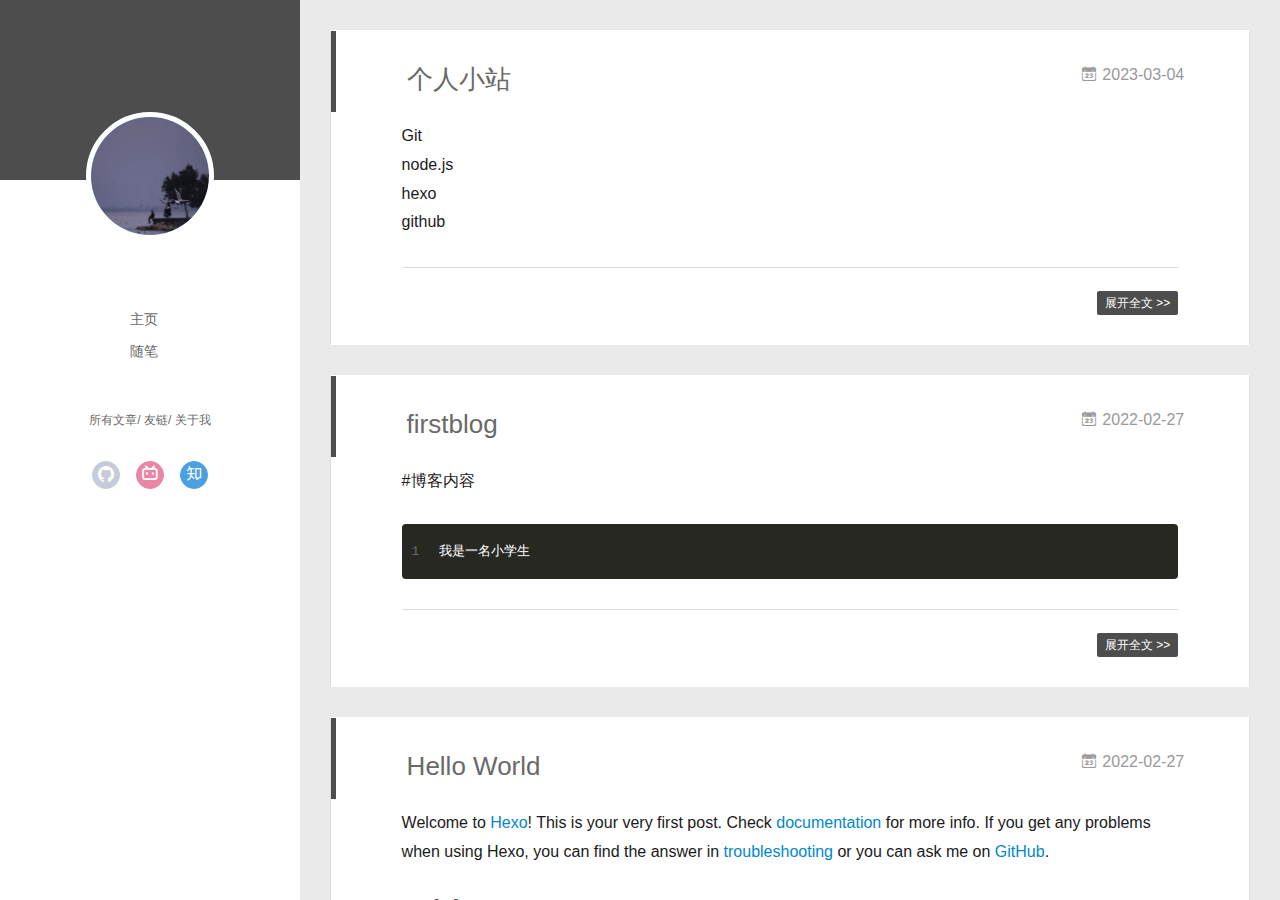
==== commit 7d2f1b9f: "Site updated: 2023-03-04 14:37:57" ====
--- a/index.html
+++ b/index.html
@@ -147,6 +147,69 @@
           </div>
           <div id="js-content" class="content-ll">
             
+  
+    <article id="post-个人小站" class="article article-type-post  article-index" itemscope itemprop="blogPost">
+  <div class="article-inner">
+    
+      <header class="article-header">
+        
+  
+    <h1 itemprop="name">
+      <a class="article-title" href="/2023/03/04/%E4%B8%AA%E4%BA%BA%E5%B0%8F%E7%AB%99/">个人小站</a>
+    </h1>
+  
+
+        
+        <a href="/2023/03/04/%E4%B8%AA%E4%BA%BA%E5%B0%8F%E7%AB%99/" class="archive-article-date">
+  	<time datetime="2023-03-04T06:36:03.000Z" itemprop="datePublished"><i class="icon-calendar icon"></i>2023-03-04</time>
+</a>
+        
+      </header>
+    
+    <div class="article-entry" itemprop="articleBody">
+      
+        <p>Git<br>node.js<br>hexo<br>github</p>
+
+      
+
+      
+    </div>
+    <div class="article-info article-info-index">
+      
+      
+      
+
+      
+        <p class="article-more-link">
+          <a class="article-more-a" href="/2023/03/04/%E4%B8%AA%E4%BA%BA%E5%B0%8F%E7%AB%99/">展开全文 >></a>
+        </p>
+      
+
+      
+      <div class="clearfix"></div>
+    </div>
+  </div>
+</article>
+
+<aside class="wrap-side-operation">
+    <div class="mod-side-operation">
+        
+        <div class="jump-container" id="js-jump-container" style="display:none;">
+            <a href="javascript:void(0)" class="mod-side-operation__jump-to-top">
+                <i class="icon-font icon-back"></i>
+            </a>
+            <div id="js-jump-plan-container" class="jump-plan-container" style="top: -11px;">
+                <i class="icon-font icon-plane jump-plane"></i>
+            </div>
+        </div>
+        
+        
+    </div>
+</aside>
+
+
+
+
   
     <article id="post-firstblog" class="article article-type-post  article-index" itemscope itemprop="blogPost">
   <div class="article-inner">
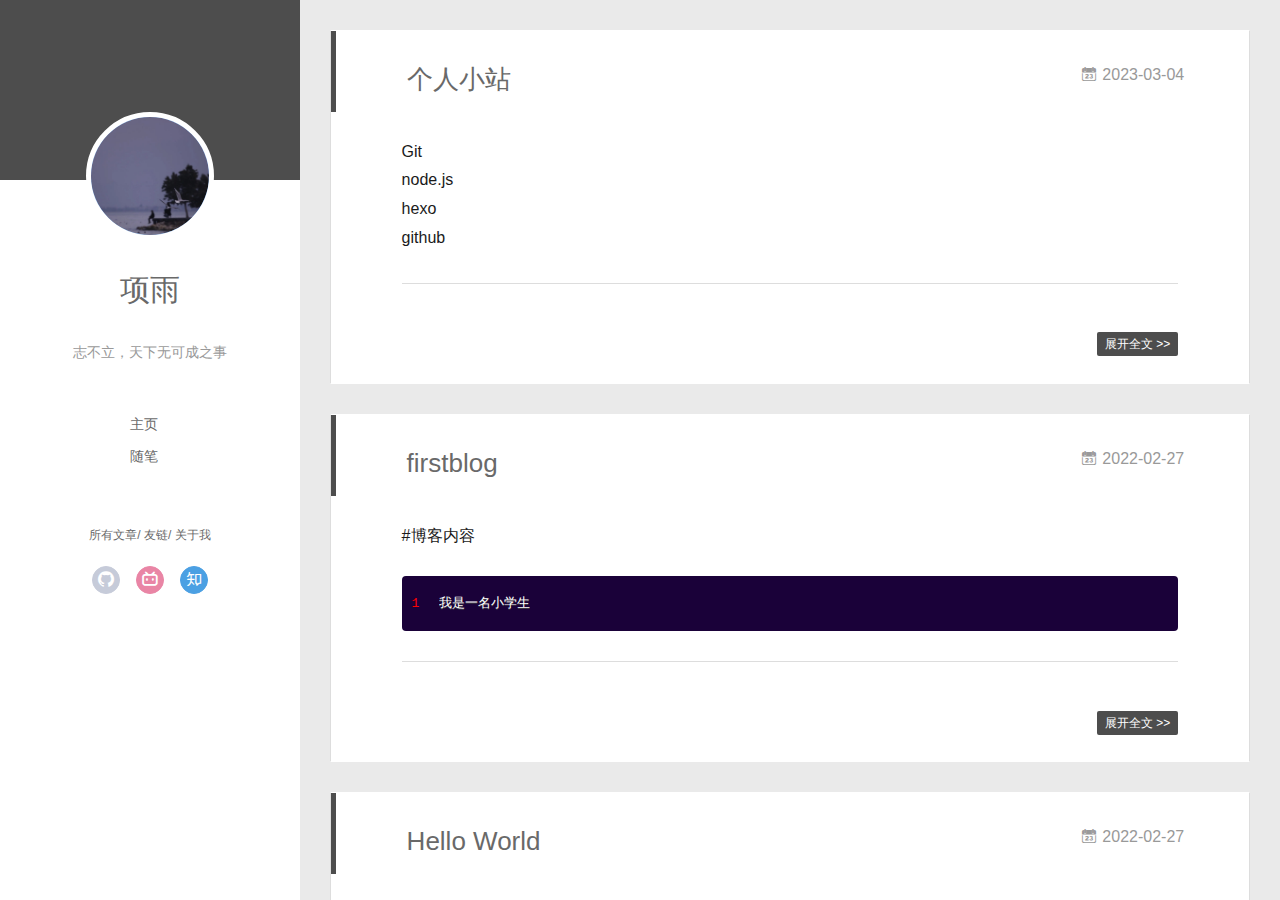
==== commit e5c9b7f5: "Site updated: 2023-03-04 17:02:37" ====
--- a/index.html
+++ b/index.html
@@ -5,25 +5,34 @@
   
   <meta name="renderer" content="webkit">
   <meta http-equiv="X-UA-Compatible" content="IE=edge" >
-  <link rel="dns-prefetch" href="http://example.com">
+  <link rel="dns-prefetch" href="https://xiangyu1223.github.io">
   <title>wxy</title>
+  <meta name="generator" content="hexo-theme-yilia-plus">
   <meta name="viewport" content="width=device-width, initial-scale=1, maximum-scale=1">
+  
+    
+    <!-- <meta name="keywords" content="">
+    <meta name="description" content=""> -->
+  
   <meta property="og:type" content="website">
 <meta property="og:title" content="wxy">
-<meta property="og:url" content="http://example.com/index.html">
+<meta property="og:url" content="https://xiangyu1223.github.io/index.html">
 <meta property="og:site_name" content="wxy">
 <meta property="og:locale" content="en_US">
-<meta property="article:author" content="雨">
+<meta property="article:author" content="项雨">
 <meta name="twitter:card" content="summary">
   
     <link rel="alternative" href="/atom.xml" title="wxy" type="application/atom+xml">
   
   
-    <link rel="icon" href="/favicon.png">
-  
-  <link rel="stylesheet" type="text/css" href="/./main.0cf68a.css">
+    <link rel="icon" href="/img/favicon.ico">
+  
+  
+    <link rel="apple-touch-icon" href="/apple-touch-icon-180x180.png">
+  
+  <link rel="stylesheet" type="text/css" href="/./main.a5fda8.css">
   <style type="text/css">
-  
+    
     #container.show {
       background: linear-gradient(200deg,#a0cfe4,#e8c37e);
     }
@@ -32,64 +41,85 @@
 
   
 
-<meta name="generator" content="Hexo 6.0.0"></head>
+  
+  
+
+
+  
+
+</head>
 
 <body>
   <div id="container" q-class="show:isCtnShow">
     <canvas id="anm-canvas" class="anm-canvas"></canvas>
     <div class="left-col" q-class="show:isShow">
       
-<div class="overlay" style="background: #4d4d4d"></div>
+
+
+<div class="overlay" style="background: #4d4d4d;"></div>
 <div class="intrude-less">
 	<header id="header" class="inner">
 		<a href="/" class="profilepic">
 			<img src="/img/head.jpg" class="js-avatar">
 		</a>
 		<hgroup>
-		  <h1 class="header-author"><a href="/"></a></h1>
+			<h1 class="header-author"><a href="/">项雨</a></h1>
 		</hgroup>
 		
+		<p class="header-subtitle">志不立，天下无可成之事</p>
+		
 
 		<nav class="header-menu">
 			<ul>
 			
-				<li><a href="/">主页</a></li>
-	        
-				<li><a href="/tags/%E9%9A%8F%E7%AC%94/">随笔</a></li>
-	        
+				<li><a href="/" target="_blank">主页</a></li>
+			
+				<li><a href="/tags/%E9%9A%8F%E7%AC%94/" target="_blank">随笔</a></li>
+			
 			</ul>
 		</nav>
 		<nav class="header-smart-menu">
-    		
-    			
-    			<a q-on="click: openSlider(e, 'innerArchive')" href="javascript:void(0)">所有文章</a>
-    			
-            
-    			
-    			<a q-on="click: openSlider(e, 'friends')" href="javascript:void(0)">友链</a>
-    			
-            
-    			
-    			<a q-on="click: openSlider(e, 'aboutme')" href="javascript:void(0)">关于我</a>
-    			
-            
+			
+				
+					<a q-on="click: openSlider(e, 'innerArchive')" href="javascript:void(0)">所有文章</a>
+				
+			
+				
+					<a q-on="click: openSlider(e, 'friends')" href="javascript:void(0)">友链</a>
+				
+			
+				
+					<a q-on="click: openSlider(e, 'aboutme')" href="javascript:void(0)">关于我</a>
+				
+			
 		</nav>
 		<nav class="header-nav">
 			<div class="social">
 				
-					<a class="github" target="_blank" href="#" title="github"><i class="icon-github"></i></a>
-		        
-					<a class="bilibili" target="_blank" href="#" title="bilibili"><i class="icon-bilibili"></i></a>
-		        
-					<a class="zhihu" target="_blank" href="#" title="zhihu"><i class="icon-zhihu"></i></a>
-		        
+					
+						<a class="github" href="https://github.com/xiangyu1223" 
+												title="GitHub" target="_blank"><i class="icon-github"></i></a>
+					
+				
+					
+						<a class="bilibili" href="https://space.bilibili.com/392346597" 
+												title="bilibili" target="_blank"><i class="icon-bilibili"></i></a>
+					
+				
+					
+						<a class="zhihu" href="https://www.zhihu.com/people/wu-yan-48-75-3" 
+												title="zhihu" target="_blank"><i class="icon-zhihu"></i></a>
+					
+				
 			</div>
+		
 		</nav>
 	</header>		
 </div>
 
     </div>
     <div class="mid-col" q-class="show:isShow,hide:isShow|isFalse">
+      
       
 <nav id="mobile-nav">
   	<div class="overlay js-overlay" style="background: #4d4d4d"></div>
@@ -99,11 +129,15 @@
 	<div class="intrude-less">
 		<header id="header" class="inner">
 			<div class="profilepic">
-				<img src="/img/head.jpg" class="js-avatar">
+				<a href="/">
+					<img src="/img/head.jpg" class="js-avatar">
+				</a>
 			</div>
 			<hgroup>
-			  <h1 class="header-author js-header-author"></h1>
+			  <h1 class="header-author js-header-author">项雨</h1>
 			</hgroup>
+			
+			<p class="header-subtitle"><i class="icon icon-quo-left"></i>志不立，天下无可成之事<i class="icon icon-quo-right"></i></p>
 			
 			
 			
@@ -116,12 +150,21 @@
 			<nav class="header-nav">
 				<div class="social">
 					
-						<a class="github" target="_blank" href="#" title="github"><i class="icon-github"></i></a>
-			        
-						<a class="bilibili" target="_blank" href="#" title="bilibili"><i class="icon-bilibili"></i></a>
-			        
-						<a class="zhihu" target="_blank" href="#" title="zhihu"><i class="icon-zhihu"></i></a>
-			        
+						
+						<a class="github" target="_blank" 
+							href="https://github.com/xiangyu1223" title="GitHub"><i class="icon-github"></i></a>
+						
+					
+						
+						<a class="bilibili" target="_blank" 
+							href="https://space.bilibili.com/392346597" title="bilibili"><i class="icon-bilibili"></i></a>
+						
+					
+						
+						<a class="zhihu" target="_blank" 
+							href="https://www.zhihu.com/people/wu-yan-48-75-3" title="zhihu"><i class="icon-zhihu"></i></a>
+						
+					
 				</div>
 			</nav>
 
@@ -143,51 +186,65 @@
       <div id="wrapper" class="body-wrap">
         <div class="menu-l">
           <div class="canvas-wrap">
-            <canvas data-colors="#eaeaea" data-sectionHeight="100" data-contentId="js-content" id="myCanvas1" class="anm-canvas"></canvas>
+            <canvas data-colors="#eaeaea" data-sectionHeight="100" data-contentId="js-content" id="myCanvas1"
+              class="anm-canvas"></canvas>
           </div>
           <div id="js-content" class="content-ll">
             
+
   
     <article id="post-个人小站" class="article article-type-post  article-index" itemscope itemprop="blogPost">
   <div class="article-inner">
     
       <header class="article-header">
-        
+  
   
     <h1 itemprop="name">
-      <a class="article-title" href="/2023/03/04/%E4%B8%AA%E4%BA%BA%E5%B0%8F%E7%AB%99/">个人小站</a>
+	
+	  <a class="article-title" href="/2023/03/04/%E4%B8%AA%E4%BA%BA%E5%B0%8F%E7%AB%99/" target="_blank">个人小站</a>
+  
     </h1>
   
 
-        
-        <a href="/2023/03/04/%E4%B8%AA%E4%BA%BA%E5%B0%8F%E7%AB%99/" class="archive-article-date">
-  	<time datetime="2023-03-04T06:36:03.000Z" itemprop="datePublished"><i class="icon-calendar icon"></i>2023-03-04</time>
+
+  
+  
+<a href="/2023/03/04/%E4%B8%AA%E4%BA%BA%E5%B0%8F%E7%AB%99/" class="archive-article-date">
+        <time datetime="2023-03-04T06:36:03.000Z" itemprop="datePublished"><i class="icon-calendar icon"></i>2023-03-04</time>
 </a>
-        
-      </header>
-    
-    <div class="article-entry" itemprop="articleBody">
-      
-        <p>Git<br>node.js<br>hexo<br>github</p>
-
-      
-
-      
-    </div>
-    <div class="article-info article-info-index">
-      
-      
-      
-
-      
-        <p class="article-more-link">
-          <a class="article-more-a" href="/2023/03/04/%E4%B8%AA%E4%BA%BA%E5%B0%8F%E7%AB%99/">展开全文 >></a>
-        </p>
-      
-
-      
-      <div class="clearfix"></div>
-    </div>
+
+  
+  
+    
+
+  
+  </header>
+  
+  <div class="article-entry" itemprop="articleBody">
+    
+    <p>Git<br>node.js<br>hexo<br>github</p>
+
+    
+
+    
+
+    
+
+  </div>
+  <div class="article-info article-info-index">
+    
+    
+    
+
+    
+    <p class="article-more-link">
+      <a class="article-more-a" href="/2023/03/04/%E4%B8%AA%E4%BA%BA%E5%B0%8F%E7%AB%99/">展开全文 >></a>
+    </p>
+    
+
+    
+    <div class="clearfix"></div>
+  </div>
   </div>
 </article>
 
@@ -215,42 +272,54 @@
   <div class="article-inner">
     
       <header class="article-header">
-        
+  
   
     <h1 itemprop="name">
-      <a class="article-title" href="/2022/02/27/firstblog/">firstblog</a>
+	
+	  <a class="article-title" href="/2022/02/27/firstblog/" target="_blank">firstblog</a>
+  
     </h1>
   
 
-        
-        <a href="/2022/02/27/firstblog/" class="archive-article-date">
-  	<time datetime="2022-02-27T12:51:38.000Z" itemprop="datePublished"><i class="icon-calendar icon"></i>2022-02-27</time>
+
+  
+  
+<a href="/2022/02/27/firstblog/" class="archive-article-date">
+        <time datetime="2022-02-27T12:51:38.000Z" itemprop="datePublished"><i class="icon-calendar icon"></i>2022-02-27</time>
 </a>
-        
-      </header>
-    
-    <div class="article-entry" itemprop="articleBody">
-      
-        <p>#博客内容<br><figure class="highlight plaintext"><table><tr><td class="gutter"><pre><span class="line">1</span><br></pre></td><td class="code"><pre><span class="line">我是一名小学生</span><br></pre></td></tr></table></figure></p>
-
-      
-
-      
-    </div>
-    <div class="article-info article-info-index">
-      
-      
-      
-
-      
-        <p class="article-more-link">
-          <a class="article-more-a" href="/2022/02/27/firstblog/">展开全文 >></a>
-        </p>
-      
-
-      
-      <div class="clearfix"></div>
-    </div>
+
+  
+  
+    
+
+  
+  </header>
+  
+  <div class="article-entry" itemprop="articleBody">
+    
+    <p>#博客内容<br><figure class="highlight plaintext"><table><tr><td class="gutter"><pre><span class="line">1</span><br></pre></td><td class="code"><pre><span class="line">我是一名小学生</span><br></pre></td></tr></table></figure></p>
+
+    
+
+    
+
+    
+
+  </div>
+  <div class="article-info article-info-index">
+    
+    
+    
+
+    
+    <p class="article-more-link">
+      <a class="article-more-a" href="/2022/02/27/firstblog/">展开全文 >></a>
+    </p>
+    
+
+    
+    <div class="clearfix"></div>
+  </div>
   </div>
 </article>
 
@@ -278,23 +347,32 @@
   <div class="article-inner">
     
       <header class="article-header">
-        
+  
   
     <h1 itemprop="name">
-      <a class="article-title" href="/2022/02/27/hello-world/">Hello World</a>
+	
+	  <a class="article-title" href="/2022/02/27/hello-world/" target="_blank">Hello World</a>
+  
     </h1>
   
 
-        
-        <a href="/2022/02/27/hello-world/" class="archive-article-date">
-  	<time datetime="2022-02-27T12:39:58.886Z" itemprop="datePublished"><i class="icon-calendar icon"></i>2022-02-27</time>
+
+  
+  
+<a href="/2022/02/27/hello-world/" class="archive-article-date">
+        <time datetime="2022-02-27T12:39:58.886Z" itemprop="datePublished"><i class="icon-calendar icon"></i>2022-02-27</time>
 </a>
-        
-      </header>
-    
-    <div class="article-entry" itemprop="articleBody">
-      
-        <p>Welcome to <a target="_blank" rel="noopener" href="https://hexo.io/">Hexo</a>! This is your very first post. Check <a target="_blank" rel="noopener" href="https://hexo.io/docs/">documentation</a> for more info. If you get any problems when using Hexo, you can find the answer in <a target="_blank" rel="noopener" href="https://hexo.io/docs/troubleshooting.html">troubleshooting</a> or you can ask me on <a target="_blank" rel="noopener" href="https://github.com/hexojs/hexo/issues">GitHub</a>.</p>
+
+  
+  
+    
+
+  
+  </header>
+  
+  <div class="article-entry" itemprop="articleBody">
+    
+    <p>Welcome to <a target="_blank" rel="noopener" href="https://hexo.io/">Hexo</a>! This is your very first post. Check <a target="_blank" rel="noopener" href="https://hexo.io/docs/">documentation</a> for more info. If you get any problems when using Hexo, you can find the answer in <a target="_blank" rel="noopener" href="https://hexo.io/docs/troubleshooting.html">troubleshooting</a> or you can ask me on <a target="_blank" rel="noopener" href="https://github.com/hexojs/hexo/issues">GitHub</a>.</p>
 <h2 id="Quick-Start"><a href="#Quick-Start" class="headerlink" title="Quick Start"></a>Quick Start</h2><h3 id="Create-a-new-post"><a href="#Create-a-new-post" class="headerlink" title="Create a new post"></a>Create a new post</h3><figure class="highlight bash"><table><tr><td class="gutter"><pre><span class="line">1</span><br></pre></td><td class="code"><pre><span class="line">$ hexo new <span class="string">&quot;My New Post&quot;</span></span><br></pre></td></tr></table></figure>
 <p>More info: <a target="_blank" rel="noopener" href="https://hexo.io/docs/writing.html">Writing</a></p>
 <h3 id="Run-server"><a href="#Run-server" class="headerlink" title="Run server"></a>Run server</h3><figure class="highlight bash"><table><tr><td class="gutter"><pre><span class="line">1</span><br></pre></td><td class="code"><pre><span class="line">$ hexo server</span><br></pre></td></tr></table></figure>
@@ -304,24 +382,27 @@
 <h3 id="Deploy-to-remote-sites"><a href="#Deploy-to-remote-sites" class="headerlink" title="Deploy to remote sites"></a>Deploy to remote sites</h3><figure class="highlight bash"><table><tr><td class="gutter"><pre><span class="line">1</span><br></pre></td><td class="code"><pre><span class="line">$ hexo deploy</span><br></pre></td></tr></table></figure>
 <p>More info: <a target="_blank" rel="noopener" href="https://hexo.io/docs/one-command-deployment.html">Deployment</a></p>
 
-      
-
-      
-    </div>
-    <div class="article-info article-info-index">
-      
-      
-      
-
-      
-        <p class="article-more-link">
-          <a class="article-more-a" href="/2022/02/27/hello-world/">展开全文 >></a>
-        </p>
-      
-
-      
-      <div class="clearfix"></div>
-    </div>
+    
+
+    
+
+    
+
+  </div>
+  <div class="article-info article-info-index">
+    
+    
+    
+
+    
+    <p class="article-more-link">
+      <a class="article-more-a" href="/2022/02/27/hello-world/">展开全文 >></a>
+    </p>
+    
+
+    
+    <div class="clearfix"></div>
+  </div>
   </div>
 </article>
 
@@ -355,14 +436,32 @@
   <div class="outer">
     <div id="footer-info">
     	<div class="footer-left">
-    		&copy; 2023 雨
+        &copy; 2023 项雨
     	</div>
       	<div class="footer-right">
-      		<a href="http://hexo.io/" target="_blank">Hexo</a>  Theme <a href="https://github.com/litten/hexo-theme-yilia" target="_blank">Yilia</a> by Litten
+			
+			
+      		Powered by <a href="https://github.com/xiangyu1223" target="_blank">xiangyu1223</a>
       	</div>
     </div>
   </div>
+
+  
+	<script src="/lib/busuanzi.pure.js"></script>
+	
+  
+  
+	
+	<span id="busuanzi_container_site_pv" style="display:none">
+		本站总访问量<span id="busuanzi_value_site_pv"></span>次
+	        <span class="post-meta-divider" >|</span>
+	</span>
+  	<span id="busuanzi_container_site_uv" style='display:none'>
+  		本站访客数<span id="busuanzi_value_site_uv"></span>人
+  	</span>
+  
 </footer>
+
     </div>
     <script>
 	var yiliaConfig = {
@@ -372,19 +471,21 @@
 		isArchive: false,
 		isTag: false,
 		isCategory: false,
-		open_in_new: false,
+		open_in_new: true,
 		toc_hide_index: true,
 		root: "/",
 		innerArchive: true,
-		showTags: false
+		showTags: true
 	}
 </script>
 
-<script>!function(t){function n(e){if(r[e])return r[e].exports;var i=r[e]={exports:{},id:e,loaded:!1};return t[e].call(i.exports,i,i.exports,n),i.loaded=!0,i.exports}var r={};n.m=t,n.c=r,n.p="./",n(0)}([function(t,n,r){r(195),t.exports=r(191)},function(t,n,r){var e=r(3),i=r(52),o=r(27),u=r(28),c=r(53),f="prototype",a=function(t,n,r){var s,l,h,v,p=t&a.F,d=t&a.G,y=t&a.S,g=t&a.P,b=t&a.B,m=d?e:y?e[n]||(e[n]={}):(e[n]||{})[f],x=d?i:i[n]||(i[n]={}),w=x[f]||(x[f]={});d&&(r=n);for(s in r)l=!p&&m&&void 0!==m[s],h=(l?m:r)[s],v=b&&l?c(h,e):g&&"function"==typeof h?c(Function.call,h):h,m&&u(m,s,h,t&a.U),x[s]!=h&&o(x,s,v),g&&w[s]!=h&&(w[s]=h)};e.core=i,a.F=1,a.G=2,a.S=4,a.P=8,a.B=16,a.W=32,a.U=64,a.R=128,t.exports=a},function(t,n,r){var e=r(6);t.exports=function(t){if(!e(t))throw TypeError(t+" is not an object!");return t}},function(t,n){var r=t.exports="undefined"!=typeof window&&window.Math==Math?window:"undefined"!=typeof self&&self.Math==Math?self:Function("return this")();"number"==typeof __g&&(__g=r)},function(t,n){t.exports=function(t){try{return!!t()}catch(t){return!0}}},function(t,n){var r=t.exports="undefined"!=typeof window&&window.Math==Math?window:"undefined"!=typeof self&&self.Math==Math?self:Function("return this")();"number"==typeof __g&&(__g=r)},function(t,n){t.exports=function(t){return"object"==typeof t?null!==t:"function"==typeof t}},function(t,n,r){var e=r(126)("wks"),i=r(76),o=r(3).Symbol,u="function"==typeof o;(t.exports=function(t){return e[t]||(e[t]=u&&o[t]||(u?o:i)("Symbol."+t))}).store=e},function(t,n){var r={}.hasOwnProperty;t.exports=function(t,n){return r.call(t,n)}},function(t,n,r){var e=r(94),i=r(33);t.exports=function(t){return e(i(t))}},function(t,n,r){t.exports=!r(4)(function(){return 7!=Object.defineProperty({},"a",{get:function(){return 7}}).a})},function(t,n,r){var e=r(2),i=r(167),o=r(50),u=Object.defineProperty;n.f=r(10)?Object.defineProperty:function(t,n,r){if(e(t),n=o(n,!0),e(r),i)try{return u(t,n,r)}catch(t){}if("get"in r||"set"in r)throw TypeError("Accessors not supported!");return"value"in r&&(t[n]=r.value),t}},function(t,n,r){t.exports=!r(18)(function(){return 7!=Object.defineProperty({},"a",{get:function(){return 7}}).a})},function(t,n,r){var e=r(14),i=r(22);t.exports=r(12)?function(t,n,r){return e.f(t,n,i(1,r))}:function(t,n,r){return t[n]=r,t}},function(t,n,r){var e=r(20),i=r(58),o=r(42),u=Object.defineProperty;n.f=r(12)?Object.defineProperty:function(t,n,r){if(e(t),n=o(n,!0),e(r),i)try{return u(t,n,r)}catch(t){}if("get"in r||"set"in r)throw TypeError("Accessors not supported!");return"value"in r&&(t[n]=r.value),t}},function(t,n,r){var e=r(40)("wks"),i=r(23),o=r(5).Symbol,u="function"==typeof o;(t.exports=function(t){return e[t]||(e[t]=u&&o[t]||(u?o:i)("Symbol."+t))}).store=e},function(t,n,r){var e=r(67),i=Math.min;t.exports=function(t){return t>0?i(e(t),9007199254740991):0}},function(t,n,r){var e=r(46);t.exports=function(t){return Object(e(t))}},function(t,n){t.exports=function(t){try{return!!t()}catch(t){return!0}}},function(t,n,r){var e=r(63),i=r(34);t.exports=Object.keys||function(t){return e(t,i)}},function(t,n,r){var e=r(21);t.exports=function(t){if(!e(t))throw TypeError(t+" is not an object!");return t}},function(t,n){t.exports=function(t){return"object"==typeof t?null!==t:"function"==typeof t}},function(t,n){t.exports=function(t,n){return{enumerable:!(1&t),configurable:!(2&t),writable:!(4&t),value:n}}},function(t,n){var r=0,e=Math.random();t.exports=function(t){return"Symbol(".concat(void 0===t?"":t,")_",(++r+e).toString(36))}},function(t,n){var r={}.hasOwnProperty;t.exports=function(t,n){return r.call(t,n)}},function(t,n){var r=t.exports={version:"2.4.0"};"number"==typeof __e&&(__e=r)},function(t,n){t.exports=function(t){if("function"!=typeof t)throw TypeError(t+" is not a function!");return t}},function(t,n,r){var e=r(11),i=r(66);t.exports=r(10)?function(t,n,r){return e.f(t,n,i(1,r))}:function(t,n,r){return t[n]=r,t}},function(t,n,r){var e=r(3),i=r(27),o=r(24),u=r(76)("src"),c="toString",f=Function[c],a=(""+f).split(c);r(52).inspectSource=function(t){return f.call(t)},(t.exports=function(t,n,r,c){var f="function"==typeof r;f&&(o(r,"name")||i(r,"name",n)),t[n]!==r&&(f&&(o(r,u)||i(r,u,t[n]?""+t[n]:a.join(String(n)))),t===e?t[n]=r:c?t[n]?t[n]=r:i(t,n,r):(delete t[n],i(t,n,r)))})(Function.prototype,c,function(){return"function"==typeof this&&this[u]||f.call(this)})},function(t,n,r){var e=r(1),i=r(4),o=r(46),u=function(t,n,r,e){var i=String(o(t)),u="<"+n;return""!==r&&(u+=" "+r+'="'+String(e).replace(/"/g,"&quot;")+'"'),u+">"+i+"</"+n+">"};t.exports=function(t,n){var r={};r[t]=n(u),e(e.P+e.F*i(function(){var n=""[t]('"');return n!==n.toLowerCase()||n.split('"').length>3}),"String",r)}},function(t,n,r){var e=r(115),i=r(46);t.exports=function(t){return e(i(t))}},function(t,n,r){var e=r(116),i=r(66),o=r(30),u=r(50),c=r(24),f=r(167),a=Object.getOwnPropertyDescriptor;n.f=r(10)?a:function(t,n){if(t=o(t),n=u(n,!0),f)try{return a(t,n)}catch(t){}if(c(t,n))return i(!e.f.call(t,n),t[n])}},function(t,n,r){var e=r(24),i=r(17),o=r(145)("IE_PROTO"),u=Object.prototype;t.exports=Object.getPrototypeOf||function(t){return t=i(t),e(t,o)?t[o]:"function"==typeof t.constructor&&t instanceof t.constructor?t.constructor.prototype:t instanceof Object?u:null}},function(t,n){t.exports=function(t){if(void 0==t)throw TypeError("Can't call method on  "+t);return t}},function(t,n){t.exports="constructor,hasOwnProperty,isPrototypeOf,propertyIsEnumerable,toLocaleString,toString,valueOf".split(",")},function(t,n){t.exports={}},function(t,n){t.exports=!0},function(t,n){n.f={}.propertyIsEnumerable},function(t,n,r){var e=r(14).f,i=r(8),o=r(15)("toStringTag");t.exports=function(t,n,r){t&&!i(t=r?t:t.prototype,o)&&e(t,o,{configurable:!0,value:n})}},function(t,n,r){var e=r(40)("keys"),i=r(23);t.exports=function(t){return e[t]||(e[t]=i(t))}},function(t,n,r){var e=r(5),i="__core-js_shared__",o=e[i]||(e[i]={});t.exports=function(t){return o[t]||(o[t]={})}},function(t,n){var r=Math.ceil,e=Math.floor;t.exports=function(t){return isNaN(t=+t)?0:(t>0?e:r)(t)}},function(t,n,r){var e=r(21);t.exports=function(t,n){if(!e(t))return t;var r,i;if(n&&"function"==typeof(r=t.toString)&&!e(i=r.call(t)))return i;if("function"==typeof(r=t.valueOf)&&!e(i=r.call(t)))return i;if(!n&&"function"==typeof(r=t.toString)&&!e(i=r.call(t)))return i;throw TypeError("Can't convert object to primitive value")}},function(t,n,r){var e=r(5),i=r(25),o=r(36),u=r(44),c=r(14).f;t.exports=function(t){var n=i.Symbol||(i.Symbol=o?{}:e.Symbol||{});"_"==t.charAt(0)||t in n||c(n,t,{value:u.f(t)})}},function(t,n,r){n.f=r(15)},function(t,n){var r={}.toString;t.exports=function(t){return r.call(t).slice(8,-1)}},function(t,n){t.exports=function(t){if(void 0==t)throw TypeError("Can't call method on  "+t);return t}},function(t,n,r){var e=r(4);t.exports=function(t,n){return!!t&&e(function(){n?t.call(null,function(){},1):t.call(null)})}},function(t,n,r){var e=r(53),i=r(115),o=r(17),u=r(16),c=r(203);t.exports=function(t,n){var r=1==t,f=2==t,a=3==t,s=4==t,l=6==t,h=5==t||l,v=n||c;return function(n,c,p){for(var d,y,g=o(n),b=i(g),m=e(c,p,3),x=u(b.length),w=0,S=r?v(n,x):f?v(n,0):void 0;x>w;w++)if((h||w in b)&&(d=b[w],y=m(d,w,g),t))if(r)S[w]=y;else if(y)switch(t){case 3:return!0;case 5:return d;case 6:return w;case 2:S.push(d)}else if(s)return!1;return l?-1:a||s?s:S}}},function(t,n,r){var e=r(1),i=r(52),o=r(4);t.exports=function(t,n){var r=(i.Object||{})[t]||Object[t],u={};u[t]=n(r),e(e.S+e.F*o(function(){r(1)}),"Object",u)}},function(t,n,r){var e=r(6);t.exports=function(t,n){if(!e(t))return t;var r,i;if(n&&"function"==typeof(r=t.toString)&&!e(i=r.call(t)))return i;if("function"==typeof(r=t.valueOf)&&!e(i=r.call(t)))return i;if(!n&&"function"==typeof(r=t.toString)&&!e(i=r.call(t)))return i;throw TypeError("Can't convert object to primitive value")}},function(t,n,r){var e=r(5),i=r(25),o=r(91),u=r(13),c="prototype",f=function(t,n,r){var a,s,l,h=t&f.F,v=t&f.G,p=t&f.S,d=t&f.P,y=t&f.B,g=t&f.W,b=v?i:i[n]||(i[n]={}),m=b[c],x=v?e:p?e[n]:(e[n]||{})[c];v&&(r=n);for(a in r)(s=!h&&x&&void 0!==x[a])&&a in b||(l=s?x[a]:r[a],b[a]=v&&"function"!=typeof x[a]?r[a]:y&&s?o(l,e):g&&x[a]==l?function(t){var n=function(n,r,e){if(this instanceof t){switch(arguments.length){case 0:return new t;case 1:return new t(n);case 2:return new t(n,r)}return new t(n,r,e)}return t.apply(this,arguments)};return n[c]=t[c],n}(l):d&&"function"==typeof l?o(Function.call,l):l,d&&((b.virtual||(b.virtual={}))[a]=l,t&f.R&&m&&!m[a]&&u(m,a,l)))};f.F=1,f.G=2,f.S=4,f.P=8,f.B=16,f.W=32,f.U=64,f.R=128,t.exports=f},function(t,n){var r=t.exports={version:"2.4.0"};"number"==typeof __e&&(__e=r)},function(t,n,r){var e=r(26);t.exports=function(t,n,r){if(e(t),void 0===n)return t;switch(r){case 1:return function(r){return t.call(n,r)};case 2:return function(r,e){return t.call(n,r,e)};case 3:return function(r,e,i){return t.call(n,r,e,i)}}return function(){return t.apply(n,arguments)}}},function(t,n,r){var e=r(183),i=r(1),o=r(126)("metadata"),u=o.store||(o.store=new(r(186))),c=function(t,n,r){var i=u.get(t);if(!i){if(!r)return;u.set(t,i=new e)}var o=i.get(n);if(!o){if(!r)return;i.set(n,o=new e)}return o},f=function(t,n,r){var e=c(n,r,!1);return void 0!==e&&e.has(t)},a=function(t,n,r){var e=c(n,r,!1);return void 0===e?void 0:e.get(t)},s=function(t,n,r,e){c(r,e,!0).set(t,n)},l=function(t,n){var r=c(t,n,!1),e=[];return r&&r.forEach(function(t,n){e.push(n)}),e},h=function(t){return void 0===t||"symbol"==typeof t?t:String(t)},v=function(t){i(i.S,"Reflect",t)};t.exports={store:u,map:c,has:f,get:a,set:s,keys:l,key:h,exp:v}},function(t,n,r){"use strict";if(r(10)){var e=r(69),i=r(3),o=r(4),u=r(1),c=r(127),f=r(152),a=r(53),s=r(68),l=r(66),h=r(27),v=r(73),p=r(67),d=r(16),y=r(75),g=r(50),b=r(24),m=r(180),x=r(114),w=r(6),S=r(17),_=r(137),O=r(70),E=r(32),P=r(71).f,j=r(154),F=r(76),M=r(7),A=r(48),N=r(117),T=r(146),I=r(155),k=r(80),L=r(123),R=r(74),C=r(130),D=r(160),U=r(11),W=r(31),G=U.f,B=W.f,V=i.RangeError,z=i.TypeError,q=i.Uint8Array,K="ArrayBuffer",J="Shared"+K,Y="BYTES_PER_ELEMENT",H="prototype",$=Array[H],X=f.ArrayBuffer,Q=f.DataView,Z=A(0),tt=A(2),nt=A(3),rt=A(4),et=A(5),it=A(6),ot=N(!0),ut=N(!1),ct=I.values,ft=I.keys,at=I.entries,st=$.lastIndexOf,lt=$.reduce,ht=$.reduceRight,vt=$.join,pt=$.sort,dt=$.slice,yt=$.toString,gt=$.toLocaleString,bt=M("iterator"),mt=M("toStringTag"),xt=F("typed_constructor"),wt=F("def_constructor"),St=c.CONSTR,_t=c.TYPED,Ot=c.VIEW,Et="Wrong length!",Pt=A(1,function(t,n){return Tt(T(t,t[wt]),n)}),jt=o(function(){return 1===new q(new Uint16Array([1]).buffer)[0]}),Ft=!!q&&!!q[H].set&&o(function(){new q(1).set({})}),Mt=function(t,n){if(void 0===t)throw z(Et);var r=+t,e=d(t);if(n&&!m(r,e))throw V(Et);return e},At=function(t,n){var r=p(t);if(r<0||r%n)throw V("Wrong offset!");return r},Nt=function(t){if(w(t)&&_t in t)return t;throw z(t+" is not a typed array!")},Tt=function(t,n){if(!(w(t)&&xt in t))throw z("It is not a typed array constructor!");return new t(n)},It=function(t,n){return kt(T(t,t[wt]),n)},kt=function(t,n){for(var r=0,e=n.length,i=Tt(t,e);e>r;)i[r]=n[r++];return i},Lt=function(t,n,r){G(t,n,{get:function(){return this._d[r]}})},Rt=function(t){var n,r,e,i,o,u,c=S(t),f=arguments.length,s=f>1?arguments[1]:void 0,l=void 0!==s,h=j(c);if(void 0!=h&&!_(h)){for(u=h.call(c),e=[],n=0;!(o=u.next()).done;n++)e.push(o.value);c=e}for(l&&f>2&&(s=a(s,arguments[2],2)),n=0,r=d(c.length),i=Tt(this,r);r>n;n++)i[n]=l?s(c[n],n):c[n];return i},Ct=function(){for(var t=0,n=arguments.length,r=Tt(this,n);n>t;)r[t]=arguments[t++];return r},Dt=!!q&&o(function(){gt.call(new q(1))}),Ut=function(){return gt.apply(Dt?dt.call(Nt(this)):Nt(this),arguments)},Wt={copyWithin:function(t,n){return D.call(Nt(this),t,n,arguments.length>2?arguments[2]:void 0)},every:function(t){return rt(Nt(this),t,arguments.length>1?arguments[1]:void 0)},fill:function(t){return C.apply(Nt(this),arguments)},filter:function(t){return It(this,tt(Nt(this),t,arguments.length>1?arguments[1]:void 0))},find:function(t){return et(Nt(this),t,arguments.length>1?arguments[1]:void 0)},findIndex:function(t){return it(Nt(this),t,arguments.length>1?arguments[1]:void 0)},forEach:function(t){Z(Nt(this),t,arguments.length>1?arguments[1]:void 0)},indexOf:function(t){return ut(Nt(this),t,arguments.length>1?arguments[1]:void 0)},includes:function(t){return ot(Nt(this),t,arguments.length>1?arguments[1]:void 0)},join:function(t){return vt.apply(Nt(this),arguments)},lastIndexOf:function(t){return st.apply(Nt(this),arguments)},map:function(t){return Pt(Nt(this),t,arguments.length>1?arguments[1]:void 0)},reduce:function(t){return lt.apply(Nt(this),arguments)},reduceRight:function(t){return ht.apply(Nt(this),arguments)},reverse:function(){for(var t,n=this,r=Nt(n).length,e=Math.floor(r/2),i=0;i<e;)t=n[i],n[i++]=n[--r],n[r]=t;return n},some:function(t){return nt(Nt(this),t,arguments.length>1?arguments[1]:void 0)},sort:function(t){return pt.call(Nt(this),t)},subarray:function(t,n){var r=Nt(this),e=r.length,i=y(t,e);return new(T(r,r[wt]))(r.buffer,r.byteOffset+i*r.BYTES_PER_ELEMENT,d((void 0===n?e:y(n,e))-i))}},Gt=function(t,n){return It(this,dt.call(Nt(this),t,n))},Bt=function(t){Nt(this);var n=At(arguments[1],1),r=this.length,e=S(t),i=d(e.length),o=0;if(i+n>r)throw V(Et);for(;o<i;)this[n+o]=e[o++]},Vt={entries:function(){return at.call(Nt(this))},keys:function(){return ft.call(Nt(this))},values:function(){return ct.call(Nt(this))}},zt=function(t,n){return w(t)&&t[_t]&&"symbol"!=typeof n&&n in t&&String(+n)==String(n)},qt=function(t,n){return zt(t,n=g(n,!0))?l(2,t[n]):B(t,n)},Kt=function(t,n,r){return!(zt(t,n=g(n,!0))&&w(r)&&b(r,"value"))||b(r,"get")||b(r,"set")||r.configurable||b(r,"writable")&&!r.writable||b(r,"enumerable")&&!r.enumerable?G(t,n,r):(t[n]=r.value,t)};St||(W.f=qt,U.f=Kt),u(u.S+u.F*!St,"Object",{getOwnPropertyDescriptor:qt,defineProperty:Kt}),o(function(){yt.call({})})&&(yt=gt=function(){return vt.call(this)});var Jt=v({},Wt);v(Jt,Vt),h(Jt,bt,Vt.values),v(Jt,{slice:Gt,set:Bt,constructor:function(){},toString:yt,toLocaleString:Ut}),Lt(Jt,"buffer","b"),Lt(Jt,"byteOffset","o"),Lt(Jt,"byteLength","l"),Lt(Jt,"length","e"),G(Jt,mt,{get:function(){return this[_t]}}),t.exports=function(t,n,r,f){f=!!f;var a=t+(f?"Clamped":"")+"Array",l="Uint8Array"!=a,v="get"+t,p="set"+t,y=i[a],g=y||{},b=y&&E(y),m=!y||!c.ABV,S={},_=y&&y[H],j=function(t,r){var e=t._d;return e.v[v](r*n+e.o,jt)},F=function(t,r,e){var i=t._d;f&&(e=(e=Math.round(e))<0?0:e>255?255:255&e),i.v[p](r*n+i.o,e,jt)},M=function(t,n){G(t,n,{get:function(){return j(this,n)},set:function(t){return F(this,n,t)},enumerable:!0})};m?(y=r(function(t,r,e,i){s(t,y,a,"_d");var o,u,c,f,l=0,v=0;if(w(r)){if(!(r instanceof X||(f=x(r))==K||f==J))return _t in r?kt(y,r):Rt.call(y,r);o=r,v=At(e,n);var p=r.byteLength;if(void 0===i){if(p%n)throw V(Et);if((u=p-v)<0)throw V(Et)}else if((u=d(i)*n)+v>p)throw V(Et);c=u/n}else c=Mt(r,!0),u=c*n,o=new X(u);for(h(t,"_d",{b:o,o:v,l:u,e:c,v:new Q(o)});l<c;)M(t,l++)}),_=y[H]=O(Jt),h(_,"constructor",y)):L(function(t){new y(null),new y(t)},!0)||(y=r(function(t,r,e,i){s(t,y,a);var o;return w(r)?r instanceof X||(o=x(r))==K||o==J?void 0!==i?new g(r,At(e,n),i):void 0!==e?new g(r,At(e,n)):new g(r):_t in r?kt(y,r):Rt.call(y,r):new g(Mt(r,l))}),Z(b!==Function.prototype?P(g).concat(P(b)):P(g),function(t){t in y||h(y,t,g[t])}),y[H]=_,e||(_.constructor=y));var A=_[bt],N=!!A&&("values"==A.name||void 0==A.name),T=Vt.values;h(y,xt,!0),h(_,_t,a),h(_,Ot,!0),h(_,wt,y),(f?new y(1)[mt]==a:mt in _)||G(_,mt,{get:function(){return a}}),S[a]=y,u(u.G+u.W+u.F*(y!=g),S),u(u.S,a,{BYTES_PER_ELEMENT:n,from:Rt,of:Ct}),Y in _||h(_,Y,n),u(u.P,a,Wt),R(a),u(u.P+u.F*Ft,a,{set:Bt}),u(u.P+u.F*!N,a,Vt),u(u.P+u.F*(_.toString!=yt),a,{toString:yt}),u(u.P+u.F*o(function(){new y(1).slice()}),a,{slice:Gt}),u(u.P+u.F*(o(function(){return[1,2].toLocaleString()!=new y([1,2]).toLocaleString()})||!o(function(){_.toLocaleString.call([1,2])})),a,{toLocaleString:Ut}),k[a]=N?A:T,e||N||h(_,bt,T)}}else t.exports=function(){}},function(t,n){var r={}.toString;t.exports=function(t){return r.call(t).slice(8,-1)}},function(t,n,r){var e=r(21),i=r(5).document,o=e(i)&&e(i.createElement);t.exports=function(t){return o?i.createElement(t):{}}},function(t,n,r){t.exports=!r(12)&&!r(18)(function(){return 7!=Object.defineProperty(r(57)("div"),"a",{get:function(){return 7}}).a})},function(t,n,r){"use strict";var e=r(36),i=r(51),o=r(64),u=r(13),c=r(8),f=r(35),a=r(96),s=r(38),l=r(103),h=r(15)("iterator"),v=!([].keys&&"next"in[].keys()),p="keys",d="values",y=function(){return this};t.exports=function(t,n,r,g,b,m,x){a(r,n,g);var w,S,_,O=function(t){if(!v&&t in F)return F[t];switch(t){case p:case d:return function(){return new r(this,t)}}return function(){return new r(this,t)}},E=n+" Iterator",P=b==d,j=!1,F=t.prototype,M=F[h]||F["@@iterator"]||b&&F[b],A=M||O(b),N=b?P?O("entries"):A:void 0,T="Array"==n?F.entries||M:M;if(T&&(_=l(T.call(new t)))!==Object.prototype&&(s(_,E,!0),e||c(_,h)||u(_,h,y)),P&&M&&M.name!==d&&(j=!0,A=function(){return M.call(this)}),e&&!x||!v&&!j&&F[h]||u(F,h,A),f[n]=A,f[E]=y,b)if(w={values:P?A:O(d),keys:m?A:O(p),entries:N},x)for(S in w)S in F||o(F,S,w[S]);else i(i.P+i.F*(v||j),n,w);return w}},function(t,n,r){var e=r(20),i=r(100),o=r(34),u=r(39)("IE_PROTO"),c=function(){},f="prototype",a=function(){var t,n=r(57)("iframe"),e=o.length;for(n.style.display="none",r(93).appendChild(n),n.src="javascript:",t=n.contentWindow.document,t.open(),t.write("<script>document.F=Object<\/script>"),t.close(),a=t.F;e--;)delete a[f][o[e]];return a()};t.exports=Object.create||function(t,n){var r;return null!==t?(c[f]=e(t),r=new c,c[f]=null,r[u]=t):r=a(),void 0===n?r:i(r,n)}},function(t,n,r){var e=r(63),i=r(34).concat("length","prototype");n.f=Object.getOwnPropertyNames||function(t){return e(t,i)}},function(t,n){n.f=Object.getOwnPropertySymbols},function(t,n,r){var e=r(8),i=r(9),o=r(90)(!1),u=r(39)("IE_PROTO");t.exports=function(t,n){var r,c=i(t),f=0,a=[];for(r in c)r!=u&&e(c,r)&&a.push(r);for(;n.length>f;)e(c,r=n[f++])&&(~o(a,r)||a.push(r));return a}},function(t,n,r){t.exports=r(13)},function(t,n,r){var e=r(76)("meta"),i=r(6),o=r(24),u=r(11).f,c=0,f=Object.isExtensible||function(){return!0},a=!r(4)(function(){return f(Object.preventExtensions({}))}),s=function(t){u(t,e,{value:{i:"O"+ ++c,w:{}}})},l=function(t,n){if(!i(t))return"symbol"==typeof t?t:("string"==typeof t?"S":"P")+t;if(!o(t,e)){if(!f(t))return"F";if(!n)return"E";s(t)}return t[e].i},h=function(t,n){if(!o(t,e)){if(!f(t))return!0;if(!n)return!1;s(t)}return t[e].w},v=function(t){return a&&p.NEED&&f(t)&&!o(t,e)&&s(t),t},p=t.exports={KEY:e,NEED:!1,fastKey:l,getWeak:h,onFreeze:v}},function(t,n){t.exports=function(t,n){return{enumerable:!(1&t),configurable:!(2&t),writable:!(4&t),value:n}}},function(t,n){var r=Math.ceil,e=Math.floor;t.exports=function(t){return isNaN(t=+t)?0:(t>0?e:r)(t)}},function(t,n){t.exports=function(t,n,r,e){if(!(t instanceof n)||void 0!==e&&e in t)throw TypeError(r+": incorrect invocation!");return t}},function(t,n){t.exports=!1},function(t,n,r){var e=r(2),i=r(173),o=r(133),u=r(145)("IE_PROTO"),c=function(){},f="prototype",a=function(){var t,n=r(132)("iframe"),e=o.length;for(n.style.display="none",r(135).appendChild(n),n.src="javascript:",t=n.contentWindow.document,t.open(),t.write("<script>document.F=Object<\/script>"),t.close(),a=t.F;e--;)delete a[f][o[e]];return a()};t.exports=Object.create||function(t,n){var r;return null!==t?(c[f]=e(t),r=new c,c[f]=null,r[u]=t):r=a(),void 0===n?r:i(r,n)}},function(t,n,r){var e=r(175),i=r(133).concat("length","prototype");n.f=Object.getOwnPropertyNames||function(t){return e(t,i)}},function(t,n,r){var e=r(175),i=r(133);t.exports=Object.keys||function(t){return e(t,i)}},function(t,n,r){var e=r(28);t.exports=function(t,n,r){for(var i in n)e(t,i,n[i],r);return t}},function(t,n,r){"use strict";var e=r(3),i=r(11),o=r(10),u=r(7)("species");t.exports=function(t){var n=e[t];o&&n&&!n[u]&&i.f(n,u,{configurable:!0,get:function(){return this}})}},function(t,n,r){var e=r(67),i=Math.max,o=Math.min;t.exports=function(t,n){return t=e(t),t<0?i(t+n,0):o(t,n)}},function(t,n){var r=0,e=Math.random();t.exports=function(t){return"Symbol(".concat(void 0===t?"":t,")_",(++r+e).toString(36))}},function(t,n,r){var e=r(33);t.exports=function(t){return Object(e(t))}},function(t,n,r){var e=r(7)("unscopables"),i=Array.prototype;void 0==i[e]&&r(27)(i,e,{}),t.exports=function(t){i[e][t]=!0}},function(t,n,r){var e=r(53),i=r(169),o=r(137),u=r(2),c=r(16),f=r(154),a={},s={},n=t.exports=function(t,n,r,l,h){var v,p,d,y,g=h?function(){return t}:f(t),b=e(r,l,n?2:1),m=0;if("function"!=typeof g)throw TypeError(t+" is not iterable!");if(o(g)){for(v=c(t.length);v>m;m++)if((y=n?b(u(p=t[m])[0],p[1]):b(t[m]))===a||y===s)return y}else for(d=g.call(t);!(p=d.next()).done;)if((y=i(d,b,p.value,n))===a||y===s)return y};n.BREAK=a,n.RETURN=s},function(t,n){t.exports={}},function(t,n,r){var e=r(11).f,i=r(24),o=r(7)("toStringTag");t.exports=function(t,n,r){t&&!i(t=r?t:t.prototype,o)&&e(t,o,{configurable:!0,value:n})}},function(t,n,r){var e=r(1),i=r(46),o=r(4),u=r(150),c="["+u+"]",f="​-",a=RegExp("^"+c+c+"*"),s=RegExp(c+c+"*$"),l=function(t,n,r){var i={},c=o(function(){return!!u[t]()||f[t]()!=f}),a=i[t]=c?n(h):u[t];r&&(i[r]=a),e(e.P+e.F*c,"String",i)},h=l.trim=function(t,n){return t=String(i(t)),1&n&&(t=t.replace(a,"")),2&n&&(t=t.replace(s,"")),t};t.exports=l},function(t,n,r){t.exports={default:r(86),__esModule:!0}},function(t,n,r){t.exports={default:r(87),__esModule:!0}},function(t,n,r){"use strict";function e(t){return t&&t.__esModule?t:{default:t}}n.__esModule=!0;var i=r(84),o=e(i),u=r(83),c=e(u),f="function"==typeof c.default&&"symbol"==typeof o.default?function(t){return typeof t}:function(t){return t&&"function"==typeof c.default&&t.constructor===c.default&&t!==c.default.prototype?"symbol":typeof t};n.default="function"==typeof c.default&&"symbol"===f(o.default)?function(t){return void 0===t?"undefined":f(t)}:function(t){return t&&"function"==typeof c.default&&t.constructor===c.default&&t!==c.default.prototype?"symbol":void 0===t?"undefined":f(t)}},function(t,n,r){r(110),r(108),r(111),r(112),t.exports=r(25).Symbol},function(t,n,r){r(109),r(113),t.exports=r(44).f("iterator")},function(t,n){t.exports=function(t){if("function"!=typeof t)throw TypeError(t+" is not a function!");return t}},function(t,n){t.exports=function(){}},function(t,n,r){var e=r(9),i=r(106),o=r(105);t.exports=function(t){return function(n,r,u){var c,f=e(n),a=i(f.length),s=o(u,a);if(t&&r!=r){for(;a>s;)if((c=f[s++])!=c)return!0}else for(;a>s;s++)if((t||s in f)&&f[s]===r)return t||s||0;return!t&&-1}}},function(t,n,r){var e=r(88);t.exports=function(t,n,r){if(e(t),void 0===n)return t;switch(r){case 1:return function(r){return t.call(n,r)};case 2:return function(r,e){return t.call(n,r,e)};case 3:return function(r,e,i){return t.call(n,r,e,i)}}return function(){return t.apply(n,arguments)}}},function(t,n,r){var e=r(19),i=r(62),o=r(37);t.exports=function(t){var n=e(t),r=i.f;if(r)for(var u,c=r(t),f=o.f,a=0;c.length>a;)f.call(t,u=c[a++])&&n.push(u);return n}},function(t,n,r){t.exports=r(5).document&&document.documentElement},function(t,n,r){var e=r(56);t.exports=Object("z").propertyIsEnumerable(0)?Object:function(t){return"String"==e(t)?t.split(""):Object(t)}},function(t,n,r){var e=r(56);t.exports=Array.isArray||function(t){return"Array"==e(t)}},function(t,n,r){"use strict";var e=r(60),i=r(22),o=r(38),u={};r(13)(u,r(15)("iterator"),function(){return this}),t.exports=function(t,n,r){t.prototype=e(u,{next:i(1,r)}),o(t,n+" Iterator")}},function(t,n){t.exports=function(t,n){return{value:n,done:!!t}}},function(t,n,r){var e=r(19),i=r(9);t.exports=function(t,n){for(var r,o=i(t),u=e(o),c=u.length,f=0;c>f;)if(o[r=u[f++]]===n)return r}},function(t,n,r){var e=r(23)("meta"),i=r(21),o=r(8),u=r(14).f,c=0,f=Object.isExtensible||function(){return!0},a=!r(18)(function(){return f(Object.preventExtensions({}))}),s=function(t){u(t,e,{value:{i:"O"+ ++c,w:{}}})},l=function(t,n){if(!i(t))return"symbol"==typeof t?t:("string"==typeof t?"S":"P")+t;if(!o(t,e)){if(!f(t))return"F";if(!n)return"E";s(t)}return t[e].i},h=function(t,n){if(!o(t,e)){if(!f(t))return!0;if(!n)return!1;s(t)}return t[e].w},v=function(t){return a&&p.NEED&&f(t)&&!o(t,e)&&s(t),t},p=t.exports={KEY:e,NEED:!1,fastKey:l,getWeak:h,onFreeze:v}},function(t,n,r){var e=r(14),i=r(20),o=r(19);t.exports=r(12)?Object.defineProperties:function(t,n){i(t);for(var r,u=o(n),c=u.length,f=0;c>f;)e.f(t,r=u[f++],n[r]);return t}},function(t,n,r){var e=r(37),i=r(22),o=r(9),u=r(42),c=r(8),f=r(58),a=Object.getOwnPropertyDescriptor;n.f=r(12)?a:function(t,n){if(t=o(t),n=u(n,!0),f)try{return a(t,n)}catch(t){}if(c(t,n))return i(!e.f.call(t,n),t[n])}},function(t,n,r){var e=r(9),i=r(61).f,o={}.toString,u="object"==typeof window&&window&&Object.getOwnPropertyNames?Object.getOwnPropertyNames(window):[],c=function(t){try{return i(t)}catch(t){return u.slice()}};t.exports.f=function(t){return u&&"[object Window]"==o.call(t)?c(t):i(e(t))}},function(t,n,r){var e=r(8),i=r(77),o=r(39)("IE_PROTO"),u=Object.prototype;t.exports=Object.getPrototypeOf||function(t){return t=i(t),e(t,o)?t[o]:"function"==typeof t.constructor&&t instanceof t.constructor?t.constructor.prototype:t instanceof Object?u:null}},function(t,n,r){var e=r(41),i=r(33);t.exports=function(t){return function(n,r){var o,u,c=String(i(n)),f=e(r),a=c.length;return f<0||f>=a?t?"":void 0:(o=c.charCodeAt(f),o<55296||o>56319||f+1===a||(u=c.charCodeAt(f+1))<56320||u>57343?t?c.charAt(f):o:t?c.slice(f,f+2):u-56320+(o-55296<<10)+65536)}}},function(t,n,r){var e=r(41),i=Math.max,o=Math.min;t.exports=function(t,n){return t=e(t),t<0?i(t+n,0):o(t,n)}},function(t,n,r){var e=r(41),i=Math.min;t.exports=function(t){return t>0?i(e(t),9007199254740991):0}},function(t,n,r){"use strict";var e=r(89),i=r(97),o=r(35),u=r(9);t.exports=r(59)(Array,"Array",function(t,n){this._t=u(t),this._i=0,this._k=n},function(){var t=this._t,n=this._k,r=this._i++;return!t||r>=t.length?(this._t=void 0,i(1)):"keys"==n?i(0,r):"values"==n?i(0,t[r]):i(0,[r,t[r]])},"values"),o.Arguments=o.Array,e("keys"),e("values"),e("entries")},function(t,n){},function(t,n,r){"use strict";var e=r(104)(!0);r(59)(String,"String",function(t){this._t=String(t),this._i=0},function(){var t,n=this._t,r=this._i;return r>=n.length?{value:void 0,done:!0}:(t=e(n,r),this._i+=t.length,{value:t,done:!1})})},function(t,n,r){"use strict";var e=r(5),i=r(8),o=r(12),u=r(51),c=r(64),f=r(99).KEY,a=r(18),s=r(40),l=r(38),h=r(23),v=r(15),p=r(44),d=r(43),y=r(98),g=r(92),b=r(95),m=r(20),x=r(9),w=r(42),S=r(22),_=r(60),O=r(102),E=r(101),P=r(14),j=r(19),F=E.f,M=P.f,A=O.f,N=e.Symbol,T=e.JSON,I=T&&T.stringify,k="prototype",L=v("_hidden"),R=v("toPrimitive"),C={}.propertyIsEnumerable,D=s("symbol-registry"),U=s("symbols"),W=s("op-symbols"),G=Object[k],B="function"==typeof N,V=e.QObject,z=!V||!V[k]||!V[k].findChild,q=o&&a(function(){return 7!=_(M({},"a",{get:function(){return M(this,"a",{value:7}).a}})).a})?function(t,n,r){var e=F(G,n);e&&delete G[n],M(t,n,r),e&&t!==G&&M(G,n,e)}:M,K=function(t){var n=U[t]=_(N[k]);return n._k=t,n},J=B&&"symbol"==typeof N.iterator?function(t){return"symbol"==typeof t}:function(t){return t instanceof N},Y=function(t,n,r){return t===G&&Y(W,n,r),m(t),n=w(n,!0),m(r),i(U,n)?(r.enumerable?(i(t,L)&&t[L][n]&&(t[L][n]=!1),r=_(r,{enumerable:S(0,!1)})):(i(t,L)||M(t,L,S(1,{})),t[L][n]=!0),q(t,n,r)):M(t,n,r)},H=function(t,n){m(t);for(var r,e=g(n=x(n)),i=0,o=e.length;o>i;)Y(t,r=e[i++],n[r]);return t},$=function(t,n){return void 0===n?_(t):H(_(t),n)},X=function(t){var n=C.call(this,t=w(t,!0));return!(this===G&&i(U,t)&&!i(W,t))&&(!(n||!i(this,t)||!i(U,t)||i(this,L)&&this[L][t])||n)},Q=function(t,n){if(t=x(t),n=w(n,!0),t!==G||!i(U,n)||i(W,n)){var r=F(t,n);return!r||!i(U,n)||i(t,L)&&t[L][n]||(r.enumerable=!0),r}},Z=function(t){for(var n,r=A(x(t)),e=[],o=0;r.length>o;)i(U,n=r[o++])||n==L||n==f||e.push(n);return e},tt=function(t){for(var n,r=t===G,e=A(r?W:x(t)),o=[],u=0;e.length>u;)!i(U,n=e[u++])||r&&!i(G,n)||o.push(U[n]);return o};B||(N=function(){if(this instanceof N)throw TypeError("Symbol is not a constructor!");var t=h(arguments.length>0?arguments[0]:void 0),n=function(r){this===G&&n.call(W,r),i(this,L)&&i(this[L],t)&&(this[L][t]=!1),q(this,t,S(1,r))};return o&&z&&q(G,t,{configurable:!0,set:n}),K(t)},c(N[k],"toString",function(){return this._k}),E.f=Q,P.f=Y,r(61).f=O.f=Z,r(37).f=X,r(62).f=tt,o&&!r(36)&&c(G,"propertyIsEnumerable",X,!0),p.f=function(t){return K(v(t))}),u(u.G+u.W+u.F*!B,{Symbol:N});for(var nt="hasInstance,isConcatSpreadable,iterator,match,replace,search,species,split,toPrimitive,toStringTag,unscopables".split(","),rt=0;nt.length>rt;)v(nt[rt++]);for(var nt=j(v.store),rt=0;nt.length>rt;)d(nt[rt++]);u(u.S+u.F*!B,"Symbol",{for:function(t){return i(D,t+="")?D[t]:D[t]=N(t)},keyFor:function(t){if(J(t))return y(D,t);throw TypeError(t+" is not a symbol!")},useSetter:function(){z=!0},useSimple:function(){z=!1}}),u(u.S+u.F*!B,"Object",{create:$,defineProperty:Y,defineProperties:H,getOwnPropertyDescriptor:Q,getOwnPropertyNames:Z,getOwnPropertySymbols:tt}),T&&u(u.S+u.F*(!B||a(function(){var t=N();return"[null]"!=I([t])||"{}"!=I({a:t})||"{}"!=I(Object(t))})),"JSON",{stringify:function(t){if(void 0!==t&&!J(t)){for(var n,r,e=[t],i=1;arguments.length>i;)e.push(arguments[i++]);return n=e[1],"function"==typeof n&&(r=n),!r&&b(n)||(n=function(t,n){if(r&&(n=r.call(this,t,n)),!J(n))return n}),e[1]=n,I.apply(T,e)}}}),N[k][R]||r(13)(N[k],R,N[k].valueOf),l(N,"Symbol"),l(Math,"Math",!0),l(e.JSON,"JSON",!0)},function(t,n,r){r(43)("asyncIterator")},function(t,n,r){r(43)("observable")},function(t,n,r){r(107);for(var e=r(5),i=r(13),o=r(35),u=r(15)("toStringTag"),c=["NodeList","DOMTokenList","MediaList","StyleSheetList","CSSRuleList"],f=0;f<5;f++){var a=c[f],s=e[a],l=s&&s.prototype;l&&!l[u]&&i(l,u,a),o[a]=o.Array}},function(t,n,r){var e=r(45),i=r(7)("toStringTag"),o="Arguments"==e(function(){return arguments}()),u=function(t,n){try{return t[n]}catch(t){}};t.exports=function(t){var n,r,c;return void 0===t?"Undefined":null===t?"Null":"string"==typeof(r=u(n=Object(t),i))?r:o?e(n):"Object"==(c=e(n))&&"function"==typeof n.callee?"Arguments":c}},function(t,n,r){var e=r(45);t.exports=Object("z").propertyIsEnumerable(0)?Object:function(t){return"String"==e(t)?t.split(""):Object(t)}},function(t,n){n.f={}.propertyIsEnumerable},function(t,n,r){var e=r(30),i=r(16),o=r(75);t.exports=function(t){return function(n,r,u){var c,f=e(n),a=i(f.length),s=o(u,a);if(t&&r!=r){for(;a>s;)if((c=f[s++])!=c)return!0}else for(;a>s;s++)if((t||s in f)&&f[s]===r)return t||s||0;return!t&&-1}}},function(t,n,r){"use strict";var e=r(3),i=r(1),o=r(28),u=r(73),c=r(65),f=r(79),a=r(68),s=r(6),l=r(4),h=r(123),v=r(81),p=r(136);t.exports=function(t,n,r,d,y,g){var b=e[t],m=b,x=y?"set":"add",w=m&&m.prototype,S={},_=function(t){var n=w[t];o(w,t,"delete"==t?function(t){return!(g&&!s(t))&&n.call(this,0===t?0:t)}:"has"==t?function(t){return!(g&&!s(t))&&n.call(this,0===t?0:t)}:"get"==t?function(t){return g&&!s(t)?void 0:n.call(this,0===t?0:t)}:"add"==t?function(t){return n.call(this,0===t?0:t),this}:function(t,r){return n.call(this,0===t?0:t,r),this})};if("function"==typeof m&&(g||w.forEach&&!l(function(){(new m).entries().next()}))){var O=new m,E=O[x](g?{}:-0,1)!=O,P=l(function(){O.has(1)}),j=h(function(t){new m(t)}),F=!g&&l(function(){for(var t=new m,n=5;n--;)t[x](n,n);return!t.has(-0)});j||(m=n(function(n,r){a(n,m,t);var e=p(new b,n,m);return void 0!=r&&f(r,y,e[x],e),e}),m.prototype=w,w.constructor=m),(P||F)&&(_("delete"),_("has"),y&&_("get")),(F||E)&&_(x),g&&w.clear&&delete w.clear}else m=d.getConstructor(n,t,y,x),u(m.prototype,r),c.NEED=!0;return v(m,t),S[t]=m,i(i.G+i.W+i.F*(m!=b),S),g||d.setStrong(m,t,y),m}},function(t,n,r){"use strict";var e=r(27),i=r(28),o=r(4),u=r(46),c=r(7);t.exports=function(t,n,r){var f=c(t),a=r(u,f,""[t]),s=a[0],l=a[1];o(function(){var n={};return n[f]=function(){return 7},7!=""[t](n)})&&(i(String.prototype,t,s),e(RegExp.prototype,f,2==n?function(t,n){return l.call(t,this,n)}:function(t){return l.call(t,this)}))}
-},function(t,n,r){"use strict";var e=r(2);t.exports=function(){var t=e(this),n="";return t.global&&(n+="g"),t.ignoreCase&&(n+="i"),t.multiline&&(n+="m"),t.unicode&&(n+="u"),t.sticky&&(n+="y"),n}},function(t,n){t.exports=function(t,n,r){var e=void 0===r;switch(n.length){case 0:return e?t():t.call(r);case 1:return e?t(n[0]):t.call(r,n[0]);case 2:return e?t(n[0],n[1]):t.call(r,n[0],n[1]);case 3:return e?t(n[0],n[1],n[2]):t.call(r,n[0],n[1],n[2]);case 4:return e?t(n[0],n[1],n[2],n[3]):t.call(r,n[0],n[1],n[2],n[3])}return t.apply(r,n)}},function(t,n,r){var e=r(6),i=r(45),o=r(7)("match");t.exports=function(t){var n;return e(t)&&(void 0!==(n=t[o])?!!n:"RegExp"==i(t))}},function(t,n,r){var e=r(7)("iterator"),i=!1;try{var o=[7][e]();o.return=function(){i=!0},Array.from(o,function(){throw 2})}catch(t){}t.exports=function(t,n){if(!n&&!i)return!1;var r=!1;try{var o=[7],u=o[e]();u.next=function(){return{done:r=!0}},o[e]=function(){return u},t(o)}catch(t){}return r}},function(t,n,r){t.exports=r(69)||!r(4)(function(){var t=Math.random();__defineSetter__.call(null,t,function(){}),delete r(3)[t]})},function(t,n){n.f=Object.getOwnPropertySymbols},function(t,n,r){var e=r(3),i="__core-js_shared__",o=e[i]||(e[i]={});t.exports=function(t){return o[t]||(o[t]={})}},function(t,n,r){for(var e,i=r(3),o=r(27),u=r(76),c=u("typed_array"),f=u("view"),a=!(!i.ArrayBuffer||!i.DataView),s=a,l=0,h="Int8Array,Uint8Array,Uint8ClampedArray,Int16Array,Uint16Array,Int32Array,Uint32Array,Float32Array,Float64Array".split(",");l<9;)(e=i[h[l++]])?(o(e.prototype,c,!0),o(e.prototype,f,!0)):s=!1;t.exports={ABV:a,CONSTR:s,TYPED:c,VIEW:f}},function(t,n){"use strict";var r={versions:function(){var t=window.navigator.userAgent;return{trident:t.indexOf("Trident")>-1,presto:t.indexOf("Presto")>-1,webKit:t.indexOf("AppleWebKit")>-1,gecko:t.indexOf("Gecko")>-1&&-1==t.indexOf("KHTML"),mobile:!!t.match(/AppleWebKit.*Mobile.*/),ios:!!t.match(/\(i[^;]+;( U;)? CPU.+Mac OS X/),android:t.indexOf("Android")>-1||t.indexOf("Linux")>-1,iPhone:t.indexOf("iPhone")>-1||t.indexOf("Mac")>-1,iPad:t.indexOf("iPad")>-1,webApp:-1==t.indexOf("Safari"),weixin:-1==t.indexOf("MicroMessenger")}}()};t.exports=r},function(t,n,r){"use strict";var e=r(85),i=function(t){return t&&t.__esModule?t:{default:t}}(e),o=function(){function t(t,n,e){return n||e?String.fromCharCode(n||e):r[t]||t}function n(t){return e[t]}var r={"&quot;":'"',"&lt;":"<","&gt;":">","&amp;":"&","&nbsp;":" "},e={};for(var u in r)e[r[u]]=u;return r["&apos;"]="'",e["'"]="&#39;",{encode:function(t){return t?(""+t).replace(/['<> "&]/g,n).replace(/\r?\n/g,"<br/>").replace(/\s/g,"&nbsp;"):""},decode:function(n){return n?(""+n).replace(/<br\s*\/?>/gi,"\n").replace(/&quot;|&lt;|&gt;|&amp;|&nbsp;|&apos;|&#(\d+);|&#(\d+)/g,t).replace(/\u00a0/g," "):""},encodeBase16:function(t){if(!t)return t;t+="";for(var n=[],r=0,e=t.length;e>r;r++)n.push(t.charCodeAt(r).toString(16).toUpperCase());return n.join("")},encodeBase16forJSON:function(t){if(!t)return t;t=t.replace(/[\u4E00-\u9FBF]/gi,function(t){return escape(t).replace("%u","\\u")});for(var n=[],r=0,e=t.length;e>r;r++)n.push(t.charCodeAt(r).toString(16).toUpperCase());return n.join("")},decodeBase16:function(t){if(!t)return t;t+="";for(var n=[],r=0,e=t.length;e>r;r+=2)n.push(String.fromCharCode("0x"+t.slice(r,r+2)));return n.join("")},encodeObject:function(t){if(t instanceof Array)for(var n=0,r=t.length;r>n;n++)t[n]=o.encodeObject(t[n]);else if("object"==(void 0===t?"undefined":(0,i.default)(t)))for(var e in t)t[e]=o.encodeObject(t[e]);else if("string"==typeof t)return o.encode(t);return t},loadScript:function(t){var n=document.createElement("script");document.getElementsByTagName("body")[0].appendChild(n),n.setAttribute("src",t)},addLoadEvent:function(t){var n=window.onload;"function"!=typeof window.onload?window.onload=t:window.onload=function(){n(),t()}}}}();t.exports=o},function(t,n,r){"use strict";var e=r(17),i=r(75),o=r(16);t.exports=function(t){for(var n=e(this),r=o(n.length),u=arguments.length,c=i(u>1?arguments[1]:void 0,r),f=u>2?arguments[2]:void 0,a=void 0===f?r:i(f,r);a>c;)n[c++]=t;return n}},function(t,n,r){"use strict";var e=r(11),i=r(66);t.exports=function(t,n,r){n in t?e.f(t,n,i(0,r)):t[n]=r}},function(t,n,r){var e=r(6),i=r(3).document,o=e(i)&&e(i.createElement);t.exports=function(t){return o?i.createElement(t):{}}},function(t,n){t.exports="constructor,hasOwnProperty,isPrototypeOf,propertyIsEnumerable,toLocaleString,toString,valueOf".split(",")},function(t,n,r){var e=r(7)("match");t.exports=function(t){var n=/./;try{"/./"[t](n)}catch(r){try{return n[e]=!1,!"/./"[t](n)}catch(t){}}return!0}},function(t,n,r){t.exports=r(3).document&&document.documentElement},function(t,n,r){var e=r(6),i=r(144).set;t.exports=function(t,n,r){var o,u=n.constructor;return u!==r&&"function"==typeof u&&(o=u.prototype)!==r.prototype&&e(o)&&i&&i(t,o),t}},function(t,n,r){var e=r(80),i=r(7)("iterator"),o=Array.prototype;t.exports=function(t){return void 0!==t&&(e.Array===t||o[i]===t)}},function(t,n,r){var e=r(45);t.exports=Array.isArray||function(t){return"Array"==e(t)}},function(t,n,r){"use strict";var e=r(70),i=r(66),o=r(81),u={};r(27)(u,r(7)("iterator"),function(){return this}),t.exports=function(t,n,r){t.prototype=e(u,{next:i(1,r)}),o(t,n+" Iterator")}},function(t,n,r){"use strict";var e=r(69),i=r(1),o=r(28),u=r(27),c=r(24),f=r(80),a=r(139),s=r(81),l=r(32),h=r(7)("iterator"),v=!([].keys&&"next"in[].keys()),p="keys",d="values",y=function(){return this};t.exports=function(t,n,r,g,b,m,x){a(r,n,g);var w,S,_,O=function(t){if(!v&&t in F)return F[t];switch(t){case p:case d:return function(){return new r(this,t)}}return function(){return new r(this,t)}},E=n+" Iterator",P=b==d,j=!1,F=t.prototype,M=F[h]||F["@@iterator"]||b&&F[b],A=M||O(b),N=b?P?O("entries"):A:void 0,T="Array"==n?F.entries||M:M;if(T&&(_=l(T.call(new t)))!==Object.prototype&&(s(_,E,!0),e||c(_,h)||u(_,h,y)),P&&M&&M.name!==d&&(j=!0,A=function(){return M.call(this)}),e&&!x||!v&&!j&&F[h]||u(F,h,A),f[n]=A,f[E]=y,b)if(w={values:P?A:O(d),keys:m?A:O(p),entries:N},x)for(S in w)S in F||o(F,S,w[S]);else i(i.P+i.F*(v||j),n,w);return w}},function(t,n){var r=Math.expm1;t.exports=!r||r(10)>22025.465794806718||r(10)<22025.465794806718||-2e-17!=r(-2e-17)?function(t){return 0==(t=+t)?t:t>-1e-6&&t<1e-6?t+t*t/2:Math.exp(t)-1}:r},function(t,n){t.exports=Math.sign||function(t){return 0==(t=+t)||t!=t?t:t<0?-1:1}},function(t,n,r){var e=r(3),i=r(151).set,o=e.MutationObserver||e.WebKitMutationObserver,u=e.process,c=e.Promise,f="process"==r(45)(u);t.exports=function(){var t,n,r,a=function(){var e,i;for(f&&(e=u.domain)&&e.exit();t;){i=t.fn,t=t.next;try{i()}catch(e){throw t?r():n=void 0,e}}n=void 0,e&&e.enter()};if(f)r=function(){u.nextTick(a)};else if(o){var s=!0,l=document.createTextNode("");new o(a).observe(l,{characterData:!0}),r=function(){l.data=s=!s}}else if(c&&c.resolve){var h=c.resolve();r=function(){h.then(a)}}else r=function(){i.call(e,a)};return function(e){var i={fn:e,next:void 0};n&&(n.next=i),t||(t=i,r()),n=i}}},function(t,n,r){var e=r(6),i=r(2),o=function(t,n){if(i(t),!e(n)&&null!==n)throw TypeError(n+": can't set as prototype!")};t.exports={set:Object.setPrototypeOf||("__proto__"in{}?function(t,n,e){try{e=r(53)(Function.call,r(31).f(Object.prototype,"__proto__").set,2),e(t,[]),n=!(t instanceof Array)}catch(t){n=!0}return function(t,r){return o(t,r),n?t.__proto__=r:e(t,r),t}}({},!1):void 0),check:o}},function(t,n,r){var e=r(126)("keys"),i=r(76);t.exports=function(t){return e[t]||(e[t]=i(t))}},function(t,n,r){var e=r(2),i=r(26),o=r(7)("species");t.exports=function(t,n){var r,u=e(t).constructor;return void 0===u||void 0==(r=e(u)[o])?n:i(r)}},function(t,n,r){var e=r(67),i=r(46);t.exports=function(t){return function(n,r){var o,u,c=String(i(n)),f=e(r),a=c.length;return f<0||f>=a?t?"":void 0:(o=c.charCodeAt(f),o<55296||o>56319||f+1===a||(u=c.charCodeAt(f+1))<56320||u>57343?t?c.charAt(f):o:t?c.slice(f,f+2):u-56320+(o-55296<<10)+65536)}}},function(t,n,r){var e=r(122),i=r(46);t.exports=function(t,n,r){if(e(n))throw TypeError("String#"+r+" doesn't accept regex!");return String(i(t))}},function(t,n,r){"use strict";var e=r(67),i=r(46);t.exports=function(t){var n=String(i(this)),r="",o=e(t);if(o<0||o==1/0)throw RangeError("Count can't be negative");for(;o>0;(o>>>=1)&&(n+=n))1&o&&(r+=n);return r}},function(t,n){t.exports="\t\n\v\f\r   ᠎             　\u2028\u2029\ufeff"},function(t,n,r){var e,i,o,u=r(53),c=r(121),f=r(135),a=r(132),s=r(3),l=s.process,h=s.setImmediate,v=s.clearImmediate,p=s.MessageChannel,d=0,y={},g="onreadystatechange",b=function(){var t=+this;if(y.hasOwnProperty(t)){var n=y[t];delete y[t],n()}},m=function(t){b.call(t.data)};h&&v||(h=function(t){for(var n=[],r=1;arguments.length>r;)n.push(arguments[r++]);return y[++d]=function(){c("function"==typeof t?t:Function(t),n)},e(d),d},v=function(t){delete y[t]},"process"==r(45)(l)?e=function(t){l.nextTick(u(b,t,1))}:p?(i=new p,o=i.port2,i.port1.onmessage=m,e=u(o.postMessage,o,1)):s.addEventListener&&"function"==typeof postMessage&&!s.importScripts?(e=function(t){s.postMessage(t+"","*")},s.addEventListener("message",m,!1)):e=g in a("script")?function(t){f.appendChild(a("script"))[g]=function(){f.removeChild(this),b.call(t)}}:function(t){setTimeout(u(b,t,1),0)}),t.exports={set:h,clear:v}},function(t,n,r){"use strict";var e=r(3),i=r(10),o=r(69),u=r(127),c=r(27),f=r(73),a=r(4),s=r(68),l=r(67),h=r(16),v=r(71).f,p=r(11).f,d=r(130),y=r(81),g="ArrayBuffer",b="DataView",m="prototype",x="Wrong length!",w="Wrong index!",S=e[g],_=e[b],O=e.Math,E=e.RangeError,P=e.Infinity,j=S,F=O.abs,M=O.pow,A=O.floor,N=O.log,T=O.LN2,I="buffer",k="byteLength",L="byteOffset",R=i?"_b":I,C=i?"_l":k,D=i?"_o":L,U=function(t,n,r){var e,i,o,u=Array(r),c=8*r-n-1,f=(1<<c)-1,a=f>>1,s=23===n?M(2,-24)-M(2,-77):0,l=0,h=t<0||0===t&&1/t<0?1:0;for(t=F(t),t!=t||t===P?(i=t!=t?1:0,e=f):(e=A(N(t)/T),t*(o=M(2,-e))<1&&(e--,o*=2),t+=e+a>=1?s/o:s*M(2,1-a),t*o>=2&&(e++,o/=2),e+a>=f?(i=0,e=f):e+a>=1?(i=(t*o-1)*M(2,n),e+=a):(i=t*M(2,a-1)*M(2,n),e=0));n>=8;u[l++]=255&i,i/=256,n-=8);for(e=e<<n|i,c+=n;c>0;u[l++]=255&e,e/=256,c-=8);return u[--l]|=128*h,u},W=function(t,n,r){var e,i=8*r-n-1,o=(1<<i)-1,u=o>>1,c=i-7,f=r-1,a=t[f--],s=127&a;for(a>>=7;c>0;s=256*s+t[f],f--,c-=8);for(e=s&(1<<-c)-1,s>>=-c,c+=n;c>0;e=256*e+t[f],f--,c-=8);if(0===s)s=1-u;else{if(s===o)return e?NaN:a?-P:P;e+=M(2,n),s-=u}return(a?-1:1)*e*M(2,s-n)},G=function(t){return t[3]<<24|t[2]<<16|t[1]<<8|t[0]},B=function(t){return[255&t]},V=function(t){return[255&t,t>>8&255]},z=function(t){return[255&t,t>>8&255,t>>16&255,t>>24&255]},q=function(t){return U(t,52,8)},K=function(t){return U(t,23,4)},J=function(t,n,r){p(t[m],n,{get:function(){return this[r]}})},Y=function(t,n,r,e){var i=+r,o=l(i);if(i!=o||o<0||o+n>t[C])throw E(w);var u=t[R]._b,c=o+t[D],f=u.slice(c,c+n);return e?f:f.reverse()},H=function(t,n,r,e,i,o){var u=+r,c=l(u);if(u!=c||c<0||c+n>t[C])throw E(w);for(var f=t[R]._b,a=c+t[D],s=e(+i),h=0;h<n;h++)f[a+h]=s[o?h:n-h-1]},$=function(t,n){s(t,S,g);var r=+n,e=h(r);if(r!=e)throw E(x);return e};if(u.ABV){if(!a(function(){new S})||!a(function(){new S(.5)})){S=function(t){return new j($(this,t))};for(var X,Q=S[m]=j[m],Z=v(j),tt=0;Z.length>tt;)(X=Z[tt++])in S||c(S,X,j[X]);o||(Q.constructor=S)}var nt=new _(new S(2)),rt=_[m].setInt8;nt.setInt8(0,2147483648),nt.setInt8(1,2147483649),!nt.getInt8(0)&&nt.getInt8(1)||f(_[m],{setInt8:function(t,n){rt.call(this,t,n<<24>>24)},setUint8:function(t,n){rt.call(this,t,n<<24>>24)}},!0)}else S=function(t){var n=$(this,t);this._b=d.call(Array(n),0),this[C]=n},_=function(t,n,r){s(this,_,b),s(t,S,b);var e=t[C],i=l(n);if(i<0||i>e)throw E("Wrong offset!");if(r=void 0===r?e-i:h(r),i+r>e)throw E(x);this[R]=t,this[D]=i,this[C]=r},i&&(J(S,k,"_l"),J(_,I,"_b"),J(_,k,"_l"),J(_,L,"_o")),f(_[m],{getInt8:function(t){return Y(this,1,t)[0]<<24>>24},getUint8:function(t){return Y(this,1,t)[0]},getInt16:function(t){var n=Y(this,2,t,arguments[1]);return(n[1]<<8|n[0])<<16>>16},getUint16:function(t){var n=Y(this,2,t,arguments[1]);return n[1]<<8|n[0]},getInt32:function(t){return G(Y(this,4,t,arguments[1]))},getUint32:function(t){return G(Y(this,4,t,arguments[1]))>>>0},getFloat32:function(t){return W(Y(this,4,t,arguments[1]),23,4)},getFloat64:function(t){return W(Y(this,8,t,arguments[1]),52,8)},setInt8:function(t,n){H(this,1,t,B,n)},setUint8:function(t,n){H(this,1,t,B,n)},setInt16:function(t,n){H(this,2,t,V,n,arguments[2])},setUint16:function(t,n){H(this,2,t,V,n,arguments[2])},setInt32:function(t,n){H(this,4,t,z,n,arguments[2])},setUint32:function(t,n){H(this,4,t,z,n,arguments[2])},setFloat32:function(t,n){H(this,4,t,K,n,arguments[2])},setFloat64:function(t,n){H(this,8,t,q,n,arguments[2])}});y(S,g),y(_,b),c(_[m],u.VIEW,!0),n[g]=S,n[b]=_},function(t,n,r){var e=r(3),i=r(52),o=r(69),u=r(182),c=r(11).f;t.exports=function(t){var n=i.Symbol||(i.Symbol=o?{}:e.Symbol||{});"_"==t.charAt(0)||t in n||c(n,t,{value:u.f(t)})}},function(t,n,r){var e=r(114),i=r(7)("iterator"),o=r(80);t.exports=r(52).getIteratorMethod=function(t){if(void 0!=t)return t[i]||t["@@iterator"]||o[e(t)]}},function(t,n,r){"use strict";var e=r(78),i=r(170),o=r(80),u=r(30);t.exports=r(140)(Array,"Array",function(t,n){this._t=u(t),this._i=0,this._k=n},function(){var t=this._t,n=this._k,r=this._i++;return!t||r>=t.length?(this._t=void 0,i(1)):"keys"==n?i(0,r):"values"==n?i(0,t[r]):i(0,[r,t[r]])},"values"),o.Arguments=o.Array,e("keys"),e("values"),e("entries")},function(t,n){function r(t,n){t.classList?t.classList.add(n):t.className+=" "+n}t.exports=r},function(t,n){function r(t,n){if(t.classList)t.classList.remove(n);else{var r=new RegExp("(^|\\b)"+n.split(" ").join("|")+"(\\b|$)","gi");t.className=t.className.replace(r," ")}}t.exports=r},function(t,n){function r(){throw new Error("setTimeout has not been defined")}function e(){throw new Error("clearTimeout has not been defined")}function i(t){if(s===setTimeout)return setTimeout(t,0);if((s===r||!s)&&setTimeout)return s=setTimeout,setTimeout(t,0);try{return s(t,0)}catch(n){try{return s.call(null,t,0)}catch(n){return s.call(this,t,0)}}}function o(t){if(l===clearTimeout)return clearTimeout(t);if((l===e||!l)&&clearTimeout)return l=clearTimeout,clearTimeout(t);try{return l(t)}catch(n){try{return l.call(null,t)}catch(n){return l.call(this,t)}}}function u(){d&&v&&(d=!1,v.length?p=v.concat(p):y=-1,p.length&&c())}function c(){if(!d){var t=i(u);d=!0;for(var n=p.length;n;){for(v=p,p=[];++y<n;)v&&v[y].run();y=-1,n=p.length}v=null,d=!1,o(t)}}function f(t,n){this.fun=t,this.array=n}function a(){}var s,l,h=t.exports={};!function(){try{s="function"==typeof setTimeout?setTimeout:r}catch(t){s=r}try{l="function"==typeof clearTimeout?clearTimeout:e}catch(t){l=e}}();var v,p=[],d=!1,y=-1;h.nextTick=function(t){var n=new Array(arguments.length-1);if(arguments.length>1)for(var r=1;r<arguments.length;r++)n[r-1]=arguments[r];p.push(new f(t,n)),1!==p.length||d||i(c)},f.prototype.run=function(){this.fun.apply(null,this.array)},h.title="browser",h.browser=!0,h.env={},h.argv=[],h.version="",h.versions={},h.on=a,h.addListener=a,h.once=a,h.off=a,h.removeListener=a,h.removeAllListeners=a,h.emit=a,h.prependListener=a,h.prependOnceListener=a,h.listeners=function(t){return[]},h.binding=function(t){throw new Error("process.binding is not supported")},h.cwd=function(){return"/"},h.chdir=function(t){throw new Error("process.chdir is not supported")},h.umask=function(){return 0}},function(t,n,r){var e=r(45);t.exports=function(t,n){if("number"!=typeof t&&"Number"!=e(t))throw TypeError(n);return+t}},function(t,n,r){"use strict";var e=r(17),i=r(75),o=r(16);t.exports=[].copyWithin||function(t,n){var r=e(this),u=o(r.length),c=i(t,u),f=i(n,u),a=arguments.length>2?arguments[2]:void 0,s=Math.min((void 0===a?u:i(a,u))-f,u-c),l=1;for(f<c&&c<f+s&&(l=-1,f+=s-1,c+=s-1);s-- >0;)f in r?r[c]=r[f]:delete r[c],c+=l,f+=l;return r}},function(t,n,r){var e=r(79);t.exports=function(t,n){var r=[];return e(t,!1,r.push,r,n),r}},function(t,n,r){var e=r(26),i=r(17),o=r(115),u=r(16);t.exports=function(t,n,r,c,f){e(n);var a=i(t),s=o(a),l=u(a.length),h=f?l-1:0,v=f?-1:1;if(r<2)for(;;){if(h in s){c=s[h],h+=v;break}if(h+=v,f?h<0:l<=h)throw TypeError("Reduce of empty array with no initial value")}for(;f?h>=0:l>h;h+=v)h in s&&(c=n(c,s[h],h,a));return c}},function(t,n,r){"use strict";var e=r(26),i=r(6),o=r(121),u=[].slice,c={},f=function(t,n,r){if(!(n in c)){for(var e=[],i=0;i<n;i++)e[i]="a["+i+"]";c[n]=Function("F,a","return new F("+e.join(",")+")")}return c[n](t,r)};t.exports=Function.bind||function(t){var n=e(this),r=u.call(arguments,1),c=function(){var e=r.concat(u.call(arguments));return this instanceof c?f(n,e.length,e):o(n,e,t)};return i(n.prototype)&&(c.prototype=n.prototype),c}},function(t,n,r){"use strict";var e=r(11).f,i=r(70),o=r(73),u=r(53),c=r(68),f=r(46),a=r(79),s=r(140),l=r(170),h=r(74),v=r(10),p=r(65).fastKey,d=v?"_s":"size",y=function(t,n){var r,e=p(n);if("F"!==e)return t._i[e];for(r=t._f;r;r=r.n)if(r.k==n)return r};t.exports={getConstructor:function(t,n,r,s){var l=t(function(t,e){c(t,l,n,"_i"),t._i=i(null),t._f=void 0,t._l=void 0,t[d]=0,void 0!=e&&a(e,r,t[s],t)});return o(l.prototype,{clear:function(){for(var t=this,n=t._i,r=t._f;r;r=r.n)r.r=!0,r.p&&(r.p=r.p.n=void 0),delete n[r.i];t._f=t._l=void 0,t[d]=0},delete:function(t){var n=this,r=y(n,t);if(r){var e=r.n,i=r.p;delete n._i[r.i],r.r=!0,i&&(i.n=e),e&&(e.p=i),n._f==r&&(n._f=e),n._l==r&&(n._l=i),n[d]--}return!!r},forEach:function(t){c(this,l,"forEach");for(var n,r=u(t,arguments.length>1?arguments[1]:void 0,3);n=n?n.n:this._f;)for(r(n.v,n.k,this);n&&n.r;)n=n.p},has:function(t){return!!y(this,t)}}),v&&e(l.prototype,"size",{get:function(){return f(this[d])}}),l},def:function(t,n,r){var e,i,o=y(t,n);return o?o.v=r:(t._l=o={i:i=p(n,!0),k:n,v:r,p:e=t._l,n:void 0,r:!1},t._f||(t._f=o),e&&(e.n=o),t[d]++,"F"!==i&&(t._i[i]=o)),t},getEntry:y,setStrong:function(t,n,r){s(t,n,function(t,n){this._t=t,this._k=n,this._l=void 0},function(){for(var t=this,n=t._k,r=t._l;r&&r.r;)r=r.p;return t._t&&(t._l=r=r?r.n:t._t._f)?"keys"==n?l(0,r.k):"values"==n?l(0,r.v):l(0,[r.k,r.v]):(t._t=void 0,l(1))},r?"entries":"values",!r,!0),h(n)}}},function(t,n,r){var e=r(114),i=r(161);t.exports=function(t){return function(){if(e(this)!=t)throw TypeError(t+"#toJSON isn't generic");return i(this)}}},function(t,n,r){"use strict";var e=r(73),i=r(65).getWeak,o=r(2),u=r(6),c=r(68),f=r(79),a=r(48),s=r(24),l=a(5),h=a(6),v=0,p=function(t){return t._l||(t._l=new d)},d=function(){this.a=[]},y=function(t,n){return l(t.a,function(t){return t[0]===n})};d.prototype={get:function(t){var n=y(this,t);if(n)return n[1]},has:function(t){return!!y(this,t)},set:function(t,n){var r=y(this,t);r?r[1]=n:this.a.push([t,n])},delete:function(t){var n=h(this.a,function(n){return n[0]===t});return~n&&this.a.splice(n,1),!!~n}},t.exports={getConstructor:function(t,n,r,o){var a=t(function(t,e){c(t,a,n,"_i"),t._i=v++,t._l=void 0,void 0!=e&&f(e,r,t[o],t)});return e(a.prototype,{delete:function(t){if(!u(t))return!1;var n=i(t);return!0===n?p(this).delete(t):n&&s(n,this._i)&&delete n[this._i]},has:function(t){if(!u(t))return!1;var n=i(t);return!0===n?p(this).has(t):n&&s(n,this._i)}}),a},def:function(t,n,r){var e=i(o(n),!0);return!0===e?p(t).set(n,r):e[t._i]=r,t},ufstore:p}},function(t,n,r){t.exports=!r(10)&&!r(4)(function(){return 7!=Object.defineProperty(r(132)("div"),"a",{get:function(){return 7}}).a})},function(t,n,r){var e=r(6),i=Math.floor;t.exports=function(t){return!e(t)&&isFinite(t)&&i(t)===t}},function(t,n,r){var e=r(2);t.exports=function(t,n,r,i){try{return i?n(e(r)[0],r[1]):n(r)}catch(n){var o=t.return;throw void 0!==o&&e(o.call(t)),n}}},function(t,n){t.exports=function(t,n){return{value:n,done:!!t}}},function(t,n){t.exports=Math.log1p||function(t){return(t=+t)>-1e-8&&t<1e-8?t-t*t/2:Math.log(1+t)}},function(t,n,r){"use strict";var e=r(72),i=r(125),o=r(116),u=r(17),c=r(115),f=Object.assign;t.exports=!f||r(4)(function(){var t={},n={},r=Symbol(),e="abcdefghijklmnopqrst";return t[r]=7,e.split("").forEach(function(t){n[t]=t}),7!=f({},t)[r]||Object.keys(f({},n)).join("")!=e})?function(t,n){for(var r=u(t),f=arguments.length,a=1,s=i.f,l=o.f;f>a;)for(var h,v=c(arguments[a++]),p=s?e(v).concat(s(v)):e(v),d=p.length,y=0;d>y;)l.call(v,h=p[y++])&&(r[h]=v[h]);return r}:f},function(t,n,r){var e=r(11),i=r(2),o=r(72);t.exports=r(10)?Object.defineProperties:function(t,n){i(t);for(var r,u=o(n),c=u.length,f=0;c>f;)e.f(t,r=u[f++],n[r]);return t}},function(t,n,r){var e=r(30),i=r(71).f,o={}.toString,u="object"==typeof window&&window&&Object.getOwnPropertyNames?Object.getOwnPropertyNames(window):[],c=function(t){try{return i(t)}catch(t){return u.slice()}};t.exports.f=function(t){return u&&"[object Window]"==o.call(t)?c(t):i(e(t))}},function(t,n,r){var e=r(24),i=r(30),o=r(117)(!1),u=r(145)("IE_PROTO");t.exports=function(t,n){var r,c=i(t),f=0,a=[];for(r in c)r!=u&&e(c,r)&&a.push(r);for(;n.length>f;)e(c,r=n[f++])&&(~o(a,r)||a.push(r));return a}},function(t,n,r){var e=r(72),i=r(30),o=r(116).f;t.exports=function(t){return function(n){for(var r,u=i(n),c=e(u),f=c.length,a=0,s=[];f>a;)o.call(u,r=c[a++])&&s.push(t?[r,u[r]]:u[r]);return s}}},function(t,n,r){var e=r(71),i=r(125),o=r(2),u=r(3).Reflect;t.exports=u&&u.ownKeys||function(t){var n=e.f(o(t)),r=i.f;return r?n.concat(r(t)):n}},function(t,n,r){var e=r(3).parseFloat,i=r(82).trim;t.exports=1/e(r(150)+"-0")!=-1/0?function(t){var n=i(String(t),3),r=e(n);return 0===r&&"-"==n.charAt(0)?-0:r}:e},function(t,n,r){var e=r(3).parseInt,i=r(82).trim,o=r(150),u=/^[\-+]?0[xX]/;t.exports=8!==e(o+"08")||22!==e(o+"0x16")?function(t,n){var r=i(String(t),3);return e(r,n>>>0||(u.test(r)?16:10))}:e},function(t,n){t.exports=Object.is||function(t,n){return t===n?0!==t||1/t==1/n:t!=t&&n!=n}},function(t,n,r){var e=r(16),i=r(149),o=r(46);t.exports=function(t,n,r,u){var c=String(o(t)),f=c.length,a=void 0===r?" ":String(r),s=e(n);if(s<=f||""==a)return c;var l=s-f,h=i.call(a,Math.ceil(l/a.length));return h.length>l&&(h=h.slice(0,l)),u?h+c:c+h}},function(t,n,r){n.f=r(7)},function(t,n,r){"use strict";var e=r(164);t.exports=r(118)("Map",function(t){return function(){return t(this,arguments.length>0?arguments[0]:void 0)}},{get:function(t){var n=e.getEntry(this,t);return n&&n.v},set:function(t,n){return e.def(this,0===t?0:t,n)}},e,!0)},function(t,n,r){r(10)&&"g"!=/./g.flags&&r(11).f(RegExp.prototype,"flags",{configurable:!0,get:r(120)})},function(t,n,r){"use strict";var e=r(164);t.exports=r(118)("Set",function(t){return function(){return t(this,arguments.length>0?arguments[0]:void 0)}},{add:function(t){return e.def(this,t=0===t?0:t,t)}},e)},function(t,n,r){"use strict";var e,i=r(48)(0),o=r(28),u=r(65),c=r(172),f=r(166),a=r(6),s=u.getWeak,l=Object.isExtensible,h=f.ufstore,v={},p=function(t){return function(){return t(this,arguments.length>0?arguments[0]:void 0)}},d={get:function(t){if(a(t)){var n=s(t);return!0===n?h(this).get(t):n?n[this._i]:void 0}},set:function(t,n){return f.def(this,t,n)}},y=t.exports=r(118)("WeakMap",p,d,f,!0,!0);7!=(new y).set((Object.freeze||Object)(v),7).get(v)&&(e=f.getConstructor(p),c(e.prototype,d),u.NEED=!0,i(["delete","has","get","set"],function(t){var n=y.prototype,r=n[t];o(n,t,function(n,i){if(a(n)&&!l(n)){this._f||(this._f=new e);var o=this._f[t](n,i);return"set"==t?this:o}return r.call(this,n,i)})}))},,,,function(t,n){"use strict";function r(){var t=document.querySelector("#page-nav");if(t&&!document.querySelector("#page-nav .extend.prev")&&(t.innerHTML='<a class="extend prev disabled" rel="prev">&laquo; Prev</a>'+t.innerHTML),t&&!document.querySelector("#page-nav .extend.next")&&(t.innerHTML=t.innerHTML+'<a class="extend next disabled" rel="next">Next &raquo;</a>'),yiliaConfig&&yiliaConfig.open_in_new){document.querySelectorAll(".article-entry a:not(.article-more-a)").forEach(function(t){var n=t.getAttribute("target");n&&""!==n||t.setAttribute("target","_blank")})}if(yiliaConfig&&yiliaConfig.toc_hide_index){document.querySelectorAll(".toc-number").forEach(function(t){t.style.display="none"})}var n=document.querySelector("#js-aboutme");n&&0!==n.length&&(n.innerHTML=n.innerText)}t.exports={init:r}},function(t,n,r){"use strict";function e(t){return t&&t.__esModule?t:{default:t}}function i(t,n){var r=/\/|index.html/g;return t.replace(r,"")===n.replace(r,"")}function o(){for(var t=document.querySelectorAll(".js-header-menu li a"),n=window.location.pathname,r=0,e=t.length;r<e;r++){var o=t[r];i(n,o.getAttribute("href"))&&(0,h.default)(o,"active")}}function u(t){for(var n=t.offsetLeft,r=t.offsetParent;null!==r;)n+=r.offsetLeft,r=r.offsetParent;return n}function c(t){for(var n=t.offsetTop,r=t.offsetParent;null!==r;)n+=r.offsetTop,r=r.offsetParent;return n}function f(t,n,r,e,i){var o=u(t),f=c(t)-n;if(f-r<=i){var a=t.$newDom;a||(a=t.cloneNode(!0),(0,d.default)(t,a),t.$newDom=a,a.style.position="fixed",a.style.top=(r||f)+"px",a.style.left=o+"px",a.style.zIndex=e||2,a.style.width="100%",a.style.color="#fff"),a.style.visibility="visible",t.style.visibility="hidden"}else{t.style.visibility="visible";var s=t.$newDom;s&&(s.style.visibility="hidden")}}function a(){var t=document.querySelector(".js-overlay"),n=document.querySelector(".js-header-menu");f(t,document.body.scrollTop,-63,2,0),f(n,document.body.scrollTop,1,3,0)}function s(){document.querySelector("#container").addEventListener("scroll",function(t){a()}),window.addEventListener("scroll",function(t){a()}),a()}var l=r(156),h=e(l),v=r(157),p=(e(v),r(382)),d=e(p),y=r(128),g=e(y),b=r(190),m=e(b),x=r(129);(function(){g.default.versions.mobile&&window.screen.width<800&&(o(),s())})(),(0,x.addLoadEvent)(function(){m.default.init()}),t.exports={}},,,,function(t,n,r){(function(t){"use strict";function n(t,n,r){t[n]||Object[e](t,n,{writable:!0,configurable:!0,value:r})}if(r(381),r(391),r(198),t._babelPolyfill)throw new Error("only one instance of babel-polyfill is allowed");t._babelPolyfill=!0;var e="defineProperty";n(String.prototype,"padLeft","".padStart),n(String.prototype,"padRight","".padEnd),"pop,reverse,shift,keys,values,entries,indexOf,every,some,forEach,map,filter,find,findIndex,includes,join,slice,concat,push,splice,unshift,sort,lastIndexOf,reduce,reduceRight,copyWithin,fill".split(",").forEach(function(t){[][t]&&n(Array,t,Function.call.bind([][t]))})}).call(n,function(){return this}())},,,function(t,n,r){r(210),t.exports=r(52).RegExp.escape},,,,function(t,n,r){var e=r(6),i=r(138),o=r(7)("species");t.exports=function(t){var n;return i(t)&&(n=t.constructor,"function"!=typeof n||n!==Array&&!i(n.prototype)||(n=void 0),e(n)&&null===(n=n[o])&&(n=void 0)),void 0===n?Array:n}},function(t,n,r){var e=r(202);t.exports=function(t,n){return new(e(t))(n)}},function(t,n,r){"use strict";var e=r(2),i=r(50),o="number";t.exports=function(t){if("string"!==t&&t!==o&&"default"!==t)throw TypeError("Incorrect hint");return i(e(this),t!=o)}},function(t,n,r){var e=r(72),i=r(125),o=r(116);t.exports=function(t){var n=e(t),r=i.f;if(r)for(var u,c=r(t),f=o.f,a=0;c.length>a;)f.call(t,u=c[a++])&&n.push(u);return n}},function(t,n,r){var e=r(72),i=r(30);t.exports=function(t,n){for(var r,o=i(t),u=e(o),c=u.length,f=0;c>f;)if(o[r=u[f++]]===n)return r}},function(t,n,r){"use strict";var e=r(208),i=r(121),o=r(26);t.exports=function(){for(var t=o(this),n=arguments.length,r=Array(n),u=0,c=e._,f=!1;n>u;)(r[u]=arguments[u++])===c&&(f=!0);return function(){var e,o=this,u=arguments.length,a=0,s=0;if(!f&&!u)return i(t,r,o);if(e=r.slice(),f)for(;n>a;a++)e[a]===c&&(e[a]=arguments[s++]);for(;u>s;)e.push(arguments[s++]);return i(t,e,o)}}},function(t,n,r){t.exports=r(3)},function(t,n){t.exports=function(t,n){var r=n===Object(n)?function(t){return n[t]}:n;return function(n){return String(n).replace(t,r)}}},function(t,n,r){var e=r(1),i=r(209)(/[\\^$*+?.()|[\]{}]/g,"\\$&");e(e.S,"RegExp",{escape:function(t){return i(t)}})},function(t,n,r){var e=r(1);e(e.P,"Array",{copyWithin:r(160)}),r(78)("copyWithin")},function(t,n,r){"use strict";var e=r(1),i=r(48)(4);e(e.P+e.F*!r(47)([].every,!0),"Array",{every:function(t){return i(this,t,arguments[1])}})},function(t,n,r){var e=r(1);e(e.P,"Array",{fill:r(130)}),r(78)("fill")},function(t,n,r){"use strict";var e=r(1),i=r(48)(2);e(e.P+e.F*!r(47)([].filter,!0),"Array",{filter:function(t){return i(this,t,arguments[1])}})},function(t,n,r){"use strict";var e=r(1),i=r(48)(6),o="findIndex",u=!0;o in[]&&Array(1)[o](function(){u=!1}),e(e.P+e.F*u,"Array",{findIndex:function(t){return i(this,t,arguments.length>1?arguments[1]:void 0)}}),r(78)(o)},function(t,n,r){"use strict";var e=r(1),i=r(48)(5),o="find",u=!0;o in[]&&Array(1)[o](function(){u=!1}),e(e.P+e.F*u,"Array",{find:function(t){return i(this,t,arguments.length>1?arguments[1]:void 0)}}),r(78)(o)},function(t,n,r){"use strict";var e=r(1),i=r(48)(0),o=r(47)([].forEach,!0);e(e.P+e.F*!o,"Array",{forEach:function(t){return i(this,t,arguments[1])}})},function(t,n,r){"use strict";var e=r(53),i=r(1),o=r(17),u=r(169),c=r(137),f=r(16),a=r(131),s=r(154);i(i.S+i.F*!r(123)(function(t){Array.from(t)}),"Array",{from:function(t){var n,r,i,l,h=o(t),v="function"==typeof this?this:Array,p=arguments.length,d=p>1?arguments[1]:void 0,y=void 0!==d,g=0,b=s(h);if(y&&(d=e(d,p>2?arguments[2]:void 0,2)),void 0==b||v==Array&&c(b))for(n=f(h.length),r=new v(n);n>g;g++)a(r,g,y?d(h[g],g):h[g]);else for(l=b.call(h),r=new v;!(i=l.next()).done;g++)a(r,g,y?u(l,d,[i.value,g],!0):i.value);return r.length=g,r}})},function(t,n,r){"use strict";var e=r(1),i=r(117)(!1),o=[].indexOf,u=!!o&&1/[1].indexOf(1,-0)<0;e(e.P+e.F*(u||!r(47)(o)),"Array",{indexOf:function(t){return u?o.apply(this,arguments)||0:i(this,t,arguments[1])}})},function(t,n,r){var e=r(1);e(e.S,"Array",{isArray:r(138)})},function(t,n,r){"use strict";var e=r(1),i=r(30),o=[].join;e(e.P+e.F*(r(115)!=Object||!r(47)(o)),"Array",{join:function(t){return o.call(i(this),void 0===t?",":t)}})},function(t,n,r){"use strict";var e=r(1),i=r(30),o=r(67),u=r(16),c=[].lastIndexOf,f=!!c&&1/[1].lastIndexOf(1,-0)<0;e(e.P+e.F*(f||!r(47)(c)),"Array",{lastIndexOf:function(t){if(f)return c.apply(this,arguments)||0;var n=i(this),r=u(n.length),e=r-1;for(arguments.length>1&&(e=Math.min(e,o(arguments[1]))),e<0&&(e=r+e);e>=0;e--)if(e in n&&n[e]===t)return e||0;return-1}})},function(t,n,r){"use strict";var e=r(1),i=r(48)(1);e(e.P+e.F*!r(47)([].map,!0),"Array",{map:function(t){return i(this,t,arguments[1])}})},function(t,n,r){"use strict";var e=r(1),i=r(131);e(e.S+e.F*r(4)(function(){function t(){}return!(Array.of.call(t)instanceof t)}),"Array",{of:function(){for(var t=0,n=arguments.length,r=new("function"==typeof this?this:Array)(n);n>t;)i(r,t,arguments[t++]);return r.length=n,r}})},function(t,n,r){"use strict";var e=r(1),i=r(162);e(e.P+e.F*!r(47)([].reduceRight,!0),"Array",{reduceRight:function(t){return i(this,t,arguments.length,arguments[1],!0)}})},function(t,n,r){"use strict";var e=r(1),i=r(162);e(e.P+e.F*!r(47)([].reduce,!0),"Array",{reduce:function(t){return i(this,t,arguments.length,arguments[1],!1)}})},function(t,n,r){"use strict";var e=r(1),i=r(135),o=r(45),u=r(75),c=r(16),f=[].slice;e(e.P+e.F*r(4)(function(){i&&f.call(i)}),"Array",{slice:function(t,n){var r=c(this.length),e=o(this);if(n=void 0===n?r:n,"Array"==e)return f.call(this,t,n);for(var i=u(t,r),a=u(n,r),s=c(a-i),l=Array(s),h=0;h<s;h++)l[h]="String"==e?this.charAt(i+h):this[i+h];return l}})},function(t,n,r){"use strict";var e=r(1),i=r(48)(3);e(e.P+e.F*!r(47)([].some,!0),"Array",{some:function(t){return i(this,t,arguments[1])}})},function(t,n,r){"use strict";var e=r(1),i=r(26),o=r(17),u=r(4),c=[].sort,f=[1,2,3];e(e.P+e.F*(u(function(){f.sort(void 0)})||!u(function(){f.sort(null)})||!r(47)(c)),"Array",{sort:function(t){return void 0===t?c.call(o(this)):c.call(o(this),i(t))}})},function(t,n,r){r(74)("Array")},function(t,n,r){var e=r(1);e(e.S,"Date",{now:function(){return(new Date).getTime()}})},function(t,n,r){"use strict";var e=r(1),i=r(4),o=Date.prototype.getTime,u=function(t){return t>9?t:"0"+t};e(e.P+e.F*(i(function(){return"0385-07-25T07:06:39.999Z"!=new Date(-5e13-1).toISOString()})||!i(function(){new Date(NaN).toISOString()})),"Date",{toISOString:function(){
-if(!isFinite(o.call(this)))throw RangeError("Invalid time value");var t=this,n=t.getUTCFullYear(),r=t.getUTCMilliseconds(),e=n<0?"-":n>9999?"+":"";return e+("00000"+Math.abs(n)).slice(e?-6:-4)+"-"+u(t.getUTCMonth()+1)+"-"+u(t.getUTCDate())+"T"+u(t.getUTCHours())+":"+u(t.getUTCMinutes())+":"+u(t.getUTCSeconds())+"."+(r>99?r:"0"+u(r))+"Z"}})},function(t,n,r){"use strict";var e=r(1),i=r(17),o=r(50);e(e.P+e.F*r(4)(function(){return null!==new Date(NaN).toJSON()||1!==Date.prototype.toJSON.call({toISOString:function(){return 1}})}),"Date",{toJSON:function(t){var n=i(this),r=o(n);return"number"!=typeof r||isFinite(r)?n.toISOString():null}})},function(t,n,r){var e=r(7)("toPrimitive"),i=Date.prototype;e in i||r(27)(i,e,r(204))},function(t,n,r){var e=Date.prototype,i="Invalid Date",o="toString",u=e[o],c=e.getTime;new Date(NaN)+""!=i&&r(28)(e,o,function(){var t=c.call(this);return t===t?u.call(this):i})},function(t,n,r){var e=r(1);e(e.P,"Function",{bind:r(163)})},function(t,n,r){"use strict";var e=r(6),i=r(32),o=r(7)("hasInstance"),u=Function.prototype;o in u||r(11).f(u,o,{value:function(t){if("function"!=typeof this||!e(t))return!1;if(!e(this.prototype))return t instanceof this;for(;t=i(t);)if(this.prototype===t)return!0;return!1}})},function(t,n,r){var e=r(11).f,i=r(66),o=r(24),u=Function.prototype,c="name",f=Object.isExtensible||function(){return!0};c in u||r(10)&&e(u,c,{configurable:!0,get:function(){try{var t=this,n=(""+t).match(/^\s*function ([^ (]*)/)[1];return o(t,c)||!f(t)||e(t,c,i(5,n)),n}catch(t){return""}}})},function(t,n,r){var e=r(1),i=r(171),o=Math.sqrt,u=Math.acosh;e(e.S+e.F*!(u&&710==Math.floor(u(Number.MAX_VALUE))&&u(1/0)==1/0),"Math",{acosh:function(t){return(t=+t)<1?NaN:t>94906265.62425156?Math.log(t)+Math.LN2:i(t-1+o(t-1)*o(t+1))}})},function(t,n,r){function e(t){return isFinite(t=+t)&&0!=t?t<0?-e(-t):Math.log(t+Math.sqrt(t*t+1)):t}var i=r(1),o=Math.asinh;i(i.S+i.F*!(o&&1/o(0)>0),"Math",{asinh:e})},function(t,n,r){var e=r(1),i=Math.atanh;e(e.S+e.F*!(i&&1/i(-0)<0),"Math",{atanh:function(t){return 0==(t=+t)?t:Math.log((1+t)/(1-t))/2}})},function(t,n,r){var e=r(1),i=r(142);e(e.S,"Math",{cbrt:function(t){return i(t=+t)*Math.pow(Math.abs(t),1/3)}})},function(t,n,r){var e=r(1);e(e.S,"Math",{clz32:function(t){return(t>>>=0)?31-Math.floor(Math.log(t+.5)*Math.LOG2E):32}})},function(t,n,r){var e=r(1),i=Math.exp;e(e.S,"Math",{cosh:function(t){return(i(t=+t)+i(-t))/2}})},function(t,n,r){var e=r(1),i=r(141);e(e.S+e.F*(i!=Math.expm1),"Math",{expm1:i})},function(t,n,r){var e=r(1),i=r(142),o=Math.pow,u=o(2,-52),c=o(2,-23),f=o(2,127)*(2-c),a=o(2,-126),s=function(t){return t+1/u-1/u};e(e.S,"Math",{fround:function(t){var n,r,e=Math.abs(t),o=i(t);return e<a?o*s(e/a/c)*a*c:(n=(1+c/u)*e,r=n-(n-e),r>f||r!=r?o*(1/0):o*r)}})},function(t,n,r){var e=r(1),i=Math.abs;e(e.S,"Math",{hypot:function(t,n){for(var r,e,o=0,u=0,c=arguments.length,f=0;u<c;)r=i(arguments[u++]),f<r?(e=f/r,o=o*e*e+1,f=r):r>0?(e=r/f,o+=e*e):o+=r;return f===1/0?1/0:f*Math.sqrt(o)}})},function(t,n,r){var e=r(1),i=Math.imul;e(e.S+e.F*r(4)(function(){return-5!=i(4294967295,5)||2!=i.length}),"Math",{imul:function(t,n){var r=65535,e=+t,i=+n,o=r&e,u=r&i;return 0|o*u+((r&e>>>16)*u+o*(r&i>>>16)<<16>>>0)}})},function(t,n,r){var e=r(1);e(e.S,"Math",{log10:function(t){return Math.log(t)/Math.LN10}})},function(t,n,r){var e=r(1);e(e.S,"Math",{log1p:r(171)})},function(t,n,r){var e=r(1);e(e.S,"Math",{log2:function(t){return Math.log(t)/Math.LN2}})},function(t,n,r){var e=r(1);e(e.S,"Math",{sign:r(142)})},function(t,n,r){var e=r(1),i=r(141),o=Math.exp;e(e.S+e.F*r(4)(function(){return-2e-17!=!Math.sinh(-2e-17)}),"Math",{sinh:function(t){return Math.abs(t=+t)<1?(i(t)-i(-t))/2:(o(t-1)-o(-t-1))*(Math.E/2)}})},function(t,n,r){var e=r(1),i=r(141),o=Math.exp;e(e.S,"Math",{tanh:function(t){var n=i(t=+t),r=i(-t);return n==1/0?1:r==1/0?-1:(n-r)/(o(t)+o(-t))}})},function(t,n,r){var e=r(1);e(e.S,"Math",{trunc:function(t){return(t>0?Math.floor:Math.ceil)(t)}})},function(t,n,r){"use strict";var e=r(3),i=r(24),o=r(45),u=r(136),c=r(50),f=r(4),a=r(71).f,s=r(31).f,l=r(11).f,h=r(82).trim,v="Number",p=e[v],d=p,y=p.prototype,g=o(r(70)(y))==v,b="trim"in String.prototype,m=function(t){var n=c(t,!1);if("string"==typeof n&&n.length>2){n=b?n.trim():h(n,3);var r,e,i,o=n.charCodeAt(0);if(43===o||45===o){if(88===(r=n.charCodeAt(2))||120===r)return NaN}else if(48===o){switch(n.charCodeAt(1)){case 66:case 98:e=2,i=49;break;case 79:case 111:e=8,i=55;break;default:return+n}for(var u,f=n.slice(2),a=0,s=f.length;a<s;a++)if((u=f.charCodeAt(a))<48||u>i)return NaN;return parseInt(f,e)}}return+n};if(!p(" 0o1")||!p("0b1")||p("+0x1")){p=function(t){var n=arguments.length<1?0:t,r=this;return r instanceof p&&(g?f(function(){y.valueOf.call(r)}):o(r)!=v)?u(new d(m(n)),r,p):m(n)};for(var x,w=r(10)?a(d):"MAX_VALUE,MIN_VALUE,NaN,NEGATIVE_INFINITY,POSITIVE_INFINITY,EPSILON,isFinite,isInteger,isNaN,isSafeInteger,MAX_SAFE_INTEGER,MIN_SAFE_INTEGER,parseFloat,parseInt,isInteger".split(","),S=0;w.length>S;S++)i(d,x=w[S])&&!i(p,x)&&l(p,x,s(d,x));p.prototype=y,y.constructor=p,r(28)(e,v,p)}},function(t,n,r){var e=r(1);e(e.S,"Number",{EPSILON:Math.pow(2,-52)})},function(t,n,r){var e=r(1),i=r(3).isFinite;e(e.S,"Number",{isFinite:function(t){return"number"==typeof t&&i(t)}})},function(t,n,r){var e=r(1);e(e.S,"Number",{isInteger:r(168)})},function(t,n,r){var e=r(1);e(e.S,"Number",{isNaN:function(t){return t!=t}})},function(t,n,r){var e=r(1),i=r(168),o=Math.abs;e(e.S,"Number",{isSafeInteger:function(t){return i(t)&&o(t)<=9007199254740991}})},function(t,n,r){var e=r(1);e(e.S,"Number",{MAX_SAFE_INTEGER:9007199254740991})},function(t,n,r){var e=r(1);e(e.S,"Number",{MIN_SAFE_INTEGER:-9007199254740991})},function(t,n,r){var e=r(1),i=r(178);e(e.S+e.F*(Number.parseFloat!=i),"Number",{parseFloat:i})},function(t,n,r){var e=r(1),i=r(179);e(e.S+e.F*(Number.parseInt!=i),"Number",{parseInt:i})},function(t,n,r){"use strict";var e=r(1),i=r(67),o=r(159),u=r(149),c=1..toFixed,f=Math.floor,a=[0,0,0,0,0,0],s="Number.toFixed: incorrect invocation!",l="0",h=function(t,n){for(var r=-1,e=n;++r<6;)e+=t*a[r],a[r]=e%1e7,e=f(e/1e7)},v=function(t){for(var n=6,r=0;--n>=0;)r+=a[n],a[n]=f(r/t),r=r%t*1e7},p=function(){for(var t=6,n="";--t>=0;)if(""!==n||0===t||0!==a[t]){var r=String(a[t]);n=""===n?r:n+u.call(l,7-r.length)+r}return n},d=function(t,n,r){return 0===n?r:n%2==1?d(t,n-1,r*t):d(t*t,n/2,r)},y=function(t){for(var n=0,r=t;r>=4096;)n+=12,r/=4096;for(;r>=2;)n+=1,r/=2;return n};e(e.P+e.F*(!!c&&("0.000"!==8e-5.toFixed(3)||"1"!==.9.toFixed(0)||"1.25"!==1.255.toFixed(2)||"1000000000000000128"!==(0xde0b6b3a7640080).toFixed(0))||!r(4)(function(){c.call({})})),"Number",{toFixed:function(t){var n,r,e,c,f=o(this,s),a=i(t),g="",b=l;if(a<0||a>20)throw RangeError(s);if(f!=f)return"NaN";if(f<=-1e21||f>=1e21)return String(f);if(f<0&&(g="-",f=-f),f>1e-21)if(n=y(f*d(2,69,1))-69,r=n<0?f*d(2,-n,1):f/d(2,n,1),r*=4503599627370496,(n=52-n)>0){for(h(0,r),e=a;e>=7;)h(1e7,0),e-=7;for(h(d(10,e,1),0),e=n-1;e>=23;)v(1<<23),e-=23;v(1<<e),h(1,1),v(2),b=p()}else h(0,r),h(1<<-n,0),b=p()+u.call(l,a);return a>0?(c=b.length,b=g+(c<=a?"0."+u.call(l,a-c)+b:b.slice(0,c-a)+"."+b.slice(c-a))):b=g+b,b}})},function(t,n,r){"use strict";var e=r(1),i=r(4),o=r(159),u=1..toPrecision;e(e.P+e.F*(i(function(){return"1"!==u.call(1,void 0)})||!i(function(){u.call({})})),"Number",{toPrecision:function(t){var n=o(this,"Number#toPrecision: incorrect invocation!");return void 0===t?u.call(n):u.call(n,t)}})},function(t,n,r){var e=r(1);e(e.S+e.F,"Object",{assign:r(172)})},function(t,n,r){var e=r(1);e(e.S,"Object",{create:r(70)})},function(t,n,r){var e=r(1);e(e.S+e.F*!r(10),"Object",{defineProperties:r(173)})},function(t,n,r){var e=r(1);e(e.S+e.F*!r(10),"Object",{defineProperty:r(11).f})},function(t,n,r){var e=r(6),i=r(65).onFreeze;r(49)("freeze",function(t){return function(n){return t&&e(n)?t(i(n)):n}})},function(t,n,r){var e=r(30),i=r(31).f;r(49)("getOwnPropertyDescriptor",function(){return function(t,n){return i(e(t),n)}})},function(t,n,r){r(49)("getOwnPropertyNames",function(){return r(174).f})},function(t,n,r){var e=r(17),i=r(32);r(49)("getPrototypeOf",function(){return function(t){return i(e(t))}})},function(t,n,r){var e=r(6);r(49)("isExtensible",function(t){return function(n){return!!e(n)&&(!t||t(n))}})},function(t,n,r){var e=r(6);r(49)("isFrozen",function(t){return function(n){return!e(n)||!!t&&t(n)}})},function(t,n,r){var e=r(6);r(49)("isSealed",function(t){return function(n){return!e(n)||!!t&&t(n)}})},function(t,n,r){var e=r(1);e(e.S,"Object",{is:r(180)})},function(t,n,r){var e=r(17),i=r(72);r(49)("keys",function(){return function(t){return i(e(t))}})},function(t,n,r){var e=r(6),i=r(65).onFreeze;r(49)("preventExtensions",function(t){return function(n){return t&&e(n)?t(i(n)):n}})},function(t,n,r){var e=r(6),i=r(65).onFreeze;r(49)("seal",function(t){return function(n){return t&&e(n)?t(i(n)):n}})},function(t,n,r){var e=r(1);e(e.S,"Object",{setPrototypeOf:r(144).set})},function(t,n,r){"use strict";var e=r(114),i={};i[r(7)("toStringTag")]="z",i+""!="[object z]"&&r(28)(Object.prototype,"toString",function(){return"[object "+e(this)+"]"},!0)},function(t,n,r){var e=r(1),i=r(178);e(e.G+e.F*(parseFloat!=i),{parseFloat:i})},function(t,n,r){var e=r(1),i=r(179);e(e.G+e.F*(parseInt!=i),{parseInt:i})},function(t,n,r){"use strict";var e,i,o,u=r(69),c=r(3),f=r(53),a=r(114),s=r(1),l=r(6),h=r(26),v=r(68),p=r(79),d=r(146),y=r(151).set,g=r(143)(),b="Promise",m=c.TypeError,x=c.process,w=c[b],x=c.process,S="process"==a(x),_=function(){},O=!!function(){try{var t=w.resolve(1),n=(t.constructor={})[r(7)("species")]=function(t){t(_,_)};return(S||"function"==typeof PromiseRejectionEvent)&&t.then(_)instanceof n}catch(t){}}(),E=function(t,n){return t===n||t===w&&n===o},P=function(t){var n;return!(!l(t)||"function"!=typeof(n=t.then))&&n},j=function(t){return E(w,t)?new F(t):new i(t)},F=i=function(t){var n,r;this.promise=new t(function(t,e){if(void 0!==n||void 0!==r)throw m("Bad Promise constructor");n=t,r=e}),this.resolve=h(n),this.reject=h(r)},M=function(t){try{t()}catch(t){return{error:t}}},A=function(t,n){if(!t._n){t._n=!0;var r=t._c;g(function(){for(var e=t._v,i=1==t._s,o=0;r.length>o;)!function(n){var r,o,u=i?n.ok:n.fail,c=n.resolve,f=n.reject,a=n.domain;try{u?(i||(2==t._h&&I(t),t._h=1),!0===u?r=e:(a&&a.enter(),r=u(e),a&&a.exit()),r===n.promise?f(m("Promise-chain cycle")):(o=P(r))?o.call(r,c,f):c(r)):f(e)}catch(t){f(t)}}(r[o++]);t._c=[],t._n=!1,n&&!t._h&&N(t)})}},N=function(t){y.call(c,function(){var n,r,e,i=t._v;if(T(t)&&(n=M(function(){S?x.emit("unhandledRejection",i,t):(r=c.onunhandledrejection)?r({promise:t,reason:i}):(e=c.console)&&e.error&&e.error("Unhandled promise rejection",i)}),t._h=S||T(t)?2:1),t._a=void 0,n)throw n.error})},T=function(t){if(1==t._h)return!1;for(var n,r=t._a||t._c,e=0;r.length>e;)if(n=r[e++],n.fail||!T(n.promise))return!1;return!0},I=function(t){y.call(c,function(){var n;S?x.emit("rejectionHandled",t):(n=c.onrejectionhandled)&&n({promise:t,reason:t._v})})},k=function(t){var n=this;n._d||(n._d=!0,n=n._w||n,n._v=t,n._s=2,n._a||(n._a=n._c.slice()),A(n,!0))},L=function(t){var n,r=this;if(!r._d){r._d=!0,r=r._w||r;try{if(r===t)throw m("Promise can't be resolved itself");(n=P(t))?g(function(){var e={_w:r,_d:!1};try{n.call(t,f(L,e,1),f(k,e,1))}catch(t){k.call(e,t)}}):(r._v=t,r._s=1,A(r,!1))}catch(t){k.call({_w:r,_d:!1},t)}}};O||(w=function(t){v(this,w,b,"_h"),h(t),e.call(this);try{t(f(L,this,1),f(k,this,1))}catch(t){k.call(this,t)}},e=function(t){this._c=[],this._a=void 0,this._s=0,this._d=!1,this._v=void 0,this._h=0,this._n=!1},e.prototype=r(73)(w.prototype,{then:function(t,n){var r=j(d(this,w));return r.ok="function"!=typeof t||t,r.fail="function"==typeof n&&n,r.domain=S?x.domain:void 0,this._c.push(r),this._a&&this._a.push(r),this._s&&A(this,!1),r.promise},catch:function(t){return this.then(void 0,t)}}),F=function(){var t=new e;this.promise=t,this.resolve=f(L,t,1),this.reject=f(k,t,1)}),s(s.G+s.W+s.F*!O,{Promise:w}),r(81)(w,b),r(74)(b),o=r(52)[b],s(s.S+s.F*!O,b,{reject:function(t){var n=j(this);return(0,n.reject)(t),n.promise}}),s(s.S+s.F*(u||!O),b,{resolve:function(t){if(t instanceof w&&E(t.constructor,this))return t;var n=j(this);return(0,n.resolve)(t),n.promise}}),s(s.S+s.F*!(O&&r(123)(function(t){w.all(t).catch(_)})),b,{all:function(t){var n=this,r=j(n),e=r.resolve,i=r.reject,o=M(function(){var r=[],o=0,u=1;p(t,!1,function(t){var c=o++,f=!1;r.push(void 0),u++,n.resolve(t).then(function(t){f||(f=!0,r[c]=t,--u||e(r))},i)}),--u||e(r)});return o&&i(o.error),r.promise},race:function(t){var n=this,r=j(n),e=r.reject,i=M(function(){p(t,!1,function(t){n.resolve(t).then(r.resolve,e)})});return i&&e(i.error),r.promise}})},function(t,n,r){var e=r(1),i=r(26),o=r(2),u=(r(3).Reflect||{}).apply,c=Function.apply;e(e.S+e.F*!r(4)(function(){u(function(){})}),"Reflect",{apply:function(t,n,r){var e=i(t),f=o(r);return u?u(e,n,f):c.call(e,n,f)}})},function(t,n,r){var e=r(1),i=r(70),o=r(26),u=r(2),c=r(6),f=r(4),a=r(163),s=(r(3).Reflect||{}).construct,l=f(function(){function t(){}return!(s(function(){},[],t)instanceof t)}),h=!f(function(){s(function(){})});e(e.S+e.F*(l||h),"Reflect",{construct:function(t,n){o(t),u(n);var r=arguments.length<3?t:o(arguments[2]);if(h&&!l)return s(t,n,r);if(t==r){switch(n.length){case 0:return new t;case 1:return new t(n[0]);case 2:return new t(n[0],n[1]);case 3:return new t(n[0],n[1],n[2]);case 4:return new t(n[0],n[1],n[2],n[3])}var e=[null];return e.push.apply(e,n),new(a.apply(t,e))}var f=r.prototype,v=i(c(f)?f:Object.prototype),p=Function.apply.call(t,v,n);return c(p)?p:v}})},function(t,n,r){var e=r(11),i=r(1),o=r(2),u=r(50);i(i.S+i.F*r(4)(function(){Reflect.defineProperty(e.f({},1,{value:1}),1,{value:2})}),"Reflect",{defineProperty:function(t,n,r){o(t),n=u(n,!0),o(r);try{return e.f(t,n,r),!0}catch(t){return!1}}})},function(t,n,r){var e=r(1),i=r(31).f,o=r(2);e(e.S,"Reflect",{deleteProperty:function(t,n){var r=i(o(t),n);return!(r&&!r.configurable)&&delete t[n]}})},function(t,n,r){"use strict";var e=r(1),i=r(2),o=function(t){this._t=i(t),this._i=0;var n,r=this._k=[];for(n in t)r.push(n)};r(139)(o,"Object",function(){var t,n=this,r=n._k;do{if(n._i>=r.length)return{value:void 0,done:!0}}while(!((t=r[n._i++])in n._t));return{value:t,done:!1}}),e(e.S,"Reflect",{enumerate:function(t){return new o(t)}})},function(t,n,r){var e=r(31),i=r(1),o=r(2);i(i.S,"Reflect",{getOwnPropertyDescriptor:function(t,n){return e.f(o(t),n)}})},function(t,n,r){var e=r(1),i=r(32),o=r(2);e(e.S,"Reflect",{getPrototypeOf:function(t){return i(o(t))}})},function(t,n,r){function e(t,n){var r,c,s=arguments.length<3?t:arguments[2];return a(t)===s?t[n]:(r=i.f(t,n))?u(r,"value")?r.value:void 0!==r.get?r.get.call(s):void 0:f(c=o(t))?e(c,n,s):void 0}var i=r(31),o=r(32),u=r(24),c=r(1),f=r(6),a=r(2);c(c.S,"Reflect",{get:e})},function(t,n,r){var e=r(1);e(e.S,"Reflect",{has:function(t,n){return n in t}})},function(t,n,r){var e=r(1),i=r(2),o=Object.isExtensible;e(e.S,"Reflect",{isExtensible:function(t){return i(t),!o||o(t)}})},function(t,n,r){var e=r(1);e(e.S,"Reflect",{ownKeys:r(177)})},function(t,n,r){var e=r(1),i=r(2),o=Object.preventExtensions;e(e.S,"Reflect",{preventExtensions:function(t){i(t);try{return o&&o(t),!0}catch(t){return!1}}})},function(t,n,r){var e=r(1),i=r(144);i&&e(e.S,"Reflect",{setPrototypeOf:function(t,n){i.check(t,n);try{return i.set(t,n),!0}catch(t){return!1}}})},function(t,n,r){function e(t,n,r){var f,h,v=arguments.length<4?t:arguments[3],p=o.f(s(t),n);if(!p){if(l(h=u(t)))return e(h,n,r,v);p=a(0)}return c(p,"value")?!(!1===p.writable||!l(v)||(f=o.f(v,n)||a(0),f.value=r,i.f(v,n,f),0)):void 0!==p.set&&(p.set.call(v,r),!0)}var i=r(11),o=r(31),u=r(32),c=r(24),f=r(1),a=r(66),s=r(2),l=r(6);f(f.S,"Reflect",{set:e})},function(t,n,r){var e=r(3),i=r(136),o=r(11).f,u=r(71).f,c=r(122),f=r(120),a=e.RegExp,s=a,l=a.prototype,h=/a/g,v=/a/g,p=new a(h)!==h;if(r(10)&&(!p||r(4)(function(){return v[r(7)("match")]=!1,a(h)!=h||a(v)==v||"/a/i"!=a(h,"i")}))){a=function(t,n){var r=this instanceof a,e=c(t),o=void 0===n;return!r&&e&&t.constructor===a&&o?t:i(p?new s(e&&!o?t.source:t,n):s((e=t instanceof a)?t.source:t,e&&o?f.call(t):n),r?this:l,a)};for(var d=u(s),y=0;d.length>y;)!function(t){t in a||o(a,t,{configurable:!0,get:function(){return s[t]},set:function(n){s[t]=n}})}(d[y++]);l.constructor=a,a.prototype=l,r(28)(e,"RegExp",a)}r(74)("RegExp")},function(t,n,r){r(119)("match",1,function(t,n,r){return[function(r){"use strict";var e=t(this),i=void 0==r?void 0:r[n];return void 0!==i?i.call(r,e):new RegExp(r)[n](String(e))},r]})},function(t,n,r){r(119)("replace",2,function(t,n,r){return[function(e,i){"use strict";var o=t(this),u=void 0==e?void 0:e[n];return void 0!==u?u.call(e,o,i):r.call(String(o),e,i)},r]})},function(t,n,r){r(119)("search",1,function(t,n,r){return[function(r){"use strict";var e=t(this),i=void 0==r?void 0:r[n];return void 0!==i?i.call(r,e):new RegExp(r)[n](String(e))},r]})},function(t,n,r){r(119)("split",2,function(t,n,e){"use strict";var i=r(122),o=e,u=[].push,c="split",f="length",a="lastIndex";if("c"=="abbc"[c](/(b)*/)[1]||4!="test"[c](/(?:)/,-1)[f]||2!="ab"[c](/(?:ab)*/)[f]||4!="."[c](/(.?)(.?)/)[f]||"."[c](/()()/)[f]>1||""[c](/.?/)[f]){var s=void 0===/()??/.exec("")[1];e=function(t,n){var r=String(this);if(void 0===t&&0===n)return[];if(!i(t))return o.call(r,t,n);var e,c,l,h,v,p=[],d=(t.ignoreCase?"i":"")+(t.multiline?"m":"")+(t.unicode?"u":"")+(t.sticky?"y":""),y=0,g=void 0===n?4294967295:n>>>0,b=new RegExp(t.source,d+"g");for(s||(e=new RegExp("^"+b.source+"$(?!\\s)",d));(c=b.exec(r))&&!((l=c.index+c[0][f])>y&&(p.push(r.slice(y,c.index)),!s&&c[f]>1&&c[0].replace(e,function(){for(v=1;v<arguments[f]-2;v++)void 0===arguments[v]&&(c[v]=void 0)}),c[f]>1&&c.index<r[f]&&u.apply(p,c.slice(1)),h=c[0][f],y=l,p[f]>=g));)b[a]===c.index&&b[a]++;return y===r[f]?!h&&b.test("")||p.push(""):p.push(r.slice(y)),p[f]>g?p.slice(0,g):p}}else"0"[c](void 0,0)[f]&&(e=function(t,n){return void 0===t&&0===n?[]:o.call(this,t,n)});return[function(r,i){var o=t(this),u=void 0==r?void 0:r[n];return void 0!==u?u.call(r,o,i):e.call(String(o),r,i)},e]})},function(t,n,r){"use strict";r(184);var e=r(2),i=r(120),o=r(10),u="toString",c=/./[u],f=function(t){r(28)(RegExp.prototype,u,t,!0)};r(4)(function(){return"/a/b"!=c.call({source:"a",flags:"b"})})?f(function(){var t=e(this);return"/".concat(t.source,"/","flags"in t?t.flags:!o&&t instanceof RegExp?i.call(t):void 0)}):c.name!=u&&f(function(){return c.call(this)})},function(t,n,r){"use strict";r(29)("anchor",function(t){return function(n){return t(this,"a","name",n)}})},function(t,n,r){"use strict";r(29)("big",function(t){return function(){return t(this,"big","","")}})},function(t,n,r){"use strict";r(29)("blink",function(t){return function(){return t(this,"blink","","")}})},function(t,n,r){"use strict";r(29)("bold",function(t){return function(){return t(this,"b","","")}})},function(t,n,r){"use strict";var e=r(1),i=r(147)(!1);e(e.P,"String",{codePointAt:function(t){return i(this,t)}})},function(t,n,r){"use strict";var e=r(1),i=r(16),o=r(148),u="endsWith",c=""[u];e(e.P+e.F*r(134)(u),"String",{endsWith:function(t){var n=o(this,t,u),r=arguments.length>1?arguments[1]:void 0,e=i(n.length),f=void 0===r?e:Math.min(i(r),e),a=String(t);return c?c.call(n,a,f):n.slice(f-a.length,f)===a}})},function(t,n,r){"use strict";r(29)("fixed",function(t){return function(){return t(this,"tt","","")}})},function(t,n,r){"use strict";r(29)("fontcolor",function(t){return function(n){return t(this,"font","color",n)}})},function(t,n,r){"use strict";r(29)("fontsize",function(t){return function(n){return t(this,"font","size",n)}})},function(t,n,r){var e=r(1),i=r(75),o=String.fromCharCode,u=String.fromCodePoint;e(e.S+e.F*(!!u&&1!=u.length),"String",{fromCodePoint:function(t){for(var n,r=[],e=arguments.length,u=0;e>u;){if(n=+arguments[u++],i(n,1114111)!==n)throw RangeError(n+" is not a valid code point");r.push(n<65536?o(n):o(55296+((n-=65536)>>10),n%1024+56320))}return r.join("")}})},function(t,n,r){"use strict";var e=r(1),i=r(148),o="includes";e(e.P+e.F*r(134)(o),"String",{includes:function(t){return!!~i(this,t,o).indexOf(t,arguments.length>1?arguments[1]:void 0)}})},function(t,n,r){"use strict";r(29)("italics",function(t){return function(){return t(this,"i","","")}})},function(t,n,r){"use strict";var e=r(147)(!0);r(140)(String,"String",function(t){this._t=String(t),this._i=0},function(){var t,n=this._t,r=this._i;return r>=n.length?{value:void 0,done:!0}:(t=e(n,r),this._i+=t.length,{value:t,done:!1})})},function(t,n,r){"use strict";r(29)("link",function(t){return function(n){return t(this,"a","href",n)}})},function(t,n,r){var e=r(1),i=r(30),o=r(16);e(e.S,"String",{raw:function(t){for(var n=i(t.raw),r=o(n.length),e=arguments.length,u=[],c=0;r>c;)u.push(String(n[c++])),c<e&&u.push(String(arguments[c]));return u.join("")}})},function(t,n,r){var e=r(1);e(e.P,"String",{repeat:r(149)})},function(t,n,r){"use strict";r(29)("small",function(t){return function(){return t(this,"small","","")}})},function(t,n,r){"use strict";var e=r(1),i=r(16),o=r(148),u="startsWith",c=""[u];e(e.P+e.F*r(134)(u),"String",{startsWith:function(t){var n=o(this,t,u),r=i(Math.min(arguments.length>1?arguments[1]:void 0,n.length)),e=String(t);return c?c.call(n,e,r):n.slice(r,r+e.length)===e}})},function(t,n,r){"use strict";r(29)("strike",function(t){return function(){return t(this,"strike","","")}})},function(t,n,r){"use strict";r(29)("sub",function(t){return function(){return t(this,"sub","","")}})},function(t,n,r){"use strict";r(29)("sup",function(t){return function(){return t(this,"sup","","")}})},function(t,n,r){"use strict";r(82)("trim",function(t){return function(){return t(this,3)}})},function(t,n,r){"use strict";var e=r(3),i=r(24),o=r(10),u=r(1),c=r(28),f=r(65).KEY,a=r(4),s=r(126),l=r(81),h=r(76),v=r(7),p=r(182),d=r(153),y=r(206),g=r(205),b=r(138),m=r(2),x=r(30),w=r(50),S=r(66),_=r(70),O=r(174),E=r(31),P=r(11),j=r(72),F=E.f,M=P.f,A=O.f,N=e.Symbol,T=e.JSON,I=T&&T.stringify,k="prototype",L=v("_hidden"),R=v("toPrimitive"),C={}.propertyIsEnumerable,D=s("symbol-registry"),U=s("symbols"),W=s("op-symbols"),G=Object[k],B="function"==typeof N,V=e.QObject,z=!V||!V[k]||!V[k].findChild,q=o&&a(function(){return 7!=_(M({},"a",{get:function(){return M(this,"a",{value:7}).a}})).a})?function(t,n,r){var e=F(G,n);e&&delete G[n],M(t,n,r),e&&t!==G&&M(G,n,e)}:M,K=function(t){var n=U[t]=_(N[k]);return n._k=t,n},J=B&&"symbol"==typeof N.iterator?function(t){return"symbol"==typeof t}:function(t){return t instanceof N},Y=function(t,n,r){return t===G&&Y(W,n,r),m(t),n=w(n,!0),m(r),i(U,n)?(r.enumerable?(i(t,L)&&t[L][n]&&(t[L][n]=!1),r=_(r,{enumerable:S(0,!1)})):(i(t,L)||M(t,L,S(1,{})),t[L][n]=!0),q(t,n,r)):M(t,n,r)},H=function(t,n){m(t);for(var r,e=g(n=x(n)),i=0,o=e.length;o>i;)Y(t,r=e[i++],n[r]);return t},$=function(t,n){return void 0===n?_(t):H(_(t),n)},X=function(t){var n=C.call(this,t=w(t,!0));return!(this===G&&i(U,t)&&!i(W,t))&&(!(n||!i(this,t)||!i(U,t)||i(this,L)&&this[L][t])||n)},Q=function(t,n){if(t=x(t),n=w(n,!0),t!==G||!i(U,n)||i(W,n)){var r=F(t,n);return!r||!i(U,n)||i(t,L)&&t[L][n]||(r.enumerable=!0),r}},Z=function(t){for(var n,r=A(x(t)),e=[],o=0;r.length>o;)i(U,n=r[o++])||n==L||n==f||e.push(n);return e},tt=function(t){for(var n,r=t===G,e=A(r?W:x(t)),o=[],u=0;e.length>u;)!i(U,n=e[u++])||r&&!i(G,n)||o.push(U[n]);return o};B||(N=function(){if(this instanceof N)throw TypeError("Symbol is not a constructor!");var t=h(arguments.length>0?arguments[0]:void 0),n=function(r){this===G&&n.call(W,r),i(this,L)&&i(this[L],t)&&(this[L][t]=!1),q(this,t,S(1,r))};return o&&z&&q(G,t,{configurable:!0,set:n}),K(t)},c(N[k],"toString",function(){return this._k}),E.f=Q,P.f=Y,r(71).f=O.f=Z,r(116).f=X,r(125).f=tt,o&&!r(69)&&c(G,"propertyIsEnumerable",X,!0),p.f=function(t){return K(v(t))}),u(u.G+u.W+u.F*!B,{Symbol:N});for(var nt="hasInstance,isConcatSpreadable,iterator,match,replace,search,species,split,toPrimitive,toStringTag,unscopables".split(","),rt=0;nt.length>rt;)v(nt[rt++]);for(var nt=j(v.store),rt=0;nt.length>rt;)d(nt[rt++]);u(u.S+u.F*!B,"Symbol",{for:function(t){return i(D,t+="")?D[t]:D[t]=N(t)},keyFor:function(t){if(J(t))return y(D,t);throw TypeError(t+" is not a symbol!")},useSetter:function(){z=!0},useSimple:function(){z=!1}}),u(u.S+u.F*!B,"Object",{create:$,defineProperty:Y,defineProperties:H,getOwnPropertyDescriptor:Q,getOwnPropertyNames:Z,getOwnPropertySymbols:tt}),T&&u(u.S+u.F*(!B||a(function(){var t=N();return"[null]"!=I([t])||"{}"!=I({a:t})||"{}"!=I(Object(t))})),"JSON",{stringify:function(t){if(void 0!==t&&!J(t)){for(var n,r,e=[t],i=1;arguments.length>i;)e.push(arguments[i++]);return n=e[1],"function"==typeof n&&(r=n),!r&&b(n)||(n=function(t,n){if(r&&(n=r.call(this,t,n)),!J(n))return n}),e[1]=n,I.apply(T,e)}}}),N[k][R]||r(27)(N[k],R,N[k].valueOf),l(N,"Symbol"),l(Math,"Math",!0),l(e.JSON,"JSON",!0)},function(t,n,r){"use strict";var e=r(1),i=r(127),o=r(152),u=r(2),c=r(75),f=r(16),a=r(6),s=r(3).ArrayBuffer,l=r(146),h=o.ArrayBuffer,v=o.DataView,p=i.ABV&&s.isView,d=h.prototype.slice,y=i.VIEW,g="ArrayBuffer";e(e.G+e.W+e.F*(s!==h),{ArrayBuffer:h}),e(e.S+e.F*!i.CONSTR,g,{isView:function(t){return p&&p(t)||a(t)&&y in t}}),e(e.P+e.U+e.F*r(4)(function(){return!new h(2).slice(1,void 0).byteLength}),g,{slice:function(t,n){if(void 0!==d&&void 0===n)return d.call(u(this),t);for(var r=u(this).byteLength,e=c(t,r),i=c(void 0===n?r:n,r),o=new(l(this,h))(f(i-e)),a=new v(this),s=new v(o),p=0;e<i;)s.setUint8(p++,a.getUint8(e++));return o}}),r(74)(g)},function(t,n,r){var e=r(1);e(e.G+e.W+e.F*!r(127).ABV,{DataView:r(152).DataView})},function(t,n,r){r(55)("Float32",4,function(t){return function(n,r,e){return t(this,n,r,e)}})},function(t,n,r){r(55)("Float64",8,function(t){return function(n,r,e){return t(this,n,r,e)}})},function(t,n,r){r(55)("Int16",2,function(t){return function(n,r,e){return t(this,n,r,e)}})},function(t,n,r){r(55)("Int32",4,function(t){return function(n,r,e){return t(this,n,r,e)}})},function(t,n,r){r(55)("Int8",1,function(t){return function(n,r,e){return t(this,n,r,e)}})},function(t,n,r){r(55)("Uint16",2,function(t){return function(n,r,e){return t(this,n,r,e)}})},function(t,n,r){r(55)("Uint32",4,function(t){return function(n,r,e){return t(this,n,r,e)}})},function(t,n,r){r(55)("Uint8",1,function(t){return function(n,r,e){return t(this,n,r,e)}})},function(t,n,r){r(55)("Uint8",1,function(t){return function(n,r,e){return t(this,n,r,e)}},!0)},function(t,n,r){"use strict";var e=r(166);r(118)("WeakSet",function(t){return function(){return t(this,arguments.length>0?arguments[0]:void 0)}},{add:function(t){return e.def(this,t,!0)}},e,!1,!0)},function(t,n,r){"use strict";var e=r(1),i=r(117)(!0);e(e.P,"Array",{includes:function(t){return i(this,t,arguments.length>1?arguments[1]:void 0)}}),r(78)("includes")},function(t,n,r){var e=r(1),i=r(143)(),o=r(3).process,u="process"==r(45)(o);e(e.G,{asap:function(t){var n=u&&o.domain;i(n?n.bind(t):t)}})},function(t,n,r){var e=r(1),i=r(45);e(e.S,"Error",{isError:function(t){return"Error"===i(t)}})},function(t,n,r){var e=r(1);e(e.P+e.R,"Map",{toJSON:r(165)("Map")})},function(t,n,r){var e=r(1);e(e.S,"Math",{iaddh:function(t,n,r,e){var i=t>>>0,o=n>>>0,u=r>>>0;return o+(e>>>0)+((i&u|(i|u)&~(i+u>>>0))>>>31)|0}})},function(t,n,r){var e=r(1);e(e.S,"Math",{imulh:function(t,n){var r=65535,e=+t,i=+n,o=e&r,u=i&r,c=e>>16,f=i>>16,a=(c*u>>>0)+(o*u>>>16);return c*f+(a>>16)+((o*f>>>0)+(a&r)>>16)}})},function(t,n,r){var e=r(1);e(e.S,"Math",{isubh:function(t,n,r,e){var i=t>>>0,o=n>>>0,u=r>>>0;return o-(e>>>0)-((~i&u|~(i^u)&i-u>>>0)>>>31)|0}})},function(t,n,r){var e=r(1);e(e.S,"Math",{umulh:function(t,n){var r=65535,e=+t,i=+n,o=e&r,u=i&r,c=e>>>16,f=i>>>16,a=(c*u>>>0)+(o*u>>>16);return c*f+(a>>>16)+((o*f>>>0)+(a&r)>>>16)}})},function(t,n,r){"use strict";var e=r(1),i=r(17),o=r(26),u=r(11);r(10)&&e(e.P+r(124),"Object",{__defineGetter__:function(t,n){u.f(i(this),t,{get:o(n),enumerable:!0,configurable:!0})}})},function(t,n,r){"use strict";var e=r(1),i=r(17),o=r(26),u=r(11);r(10)&&e(e.P+r(124),"Object",{__defineSetter__:function(t,n){u.f(i(this),t,{set:o(n),enumerable:!0,configurable:!0})}})},function(t,n,r){var e=r(1),i=r(176)(!0);e(e.S,"Object",{entries:function(t){return i(t)}})},function(t,n,r){var e=r(1),i=r(177),o=r(30),u=r(31),c=r(131);e(e.S,"Object",{getOwnPropertyDescriptors:function(t){for(var n,r=o(t),e=u.f,f=i(r),a={},s=0;f.length>s;)c(a,n=f[s++],e(r,n));return a}})},function(t,n,r){"use strict";var e=r(1),i=r(17),o=r(50),u=r(32),c=r(31).f;r(10)&&e(e.P+r(124),"Object",{__lookupGetter__:function(t){var n,r=i(this),e=o(t,!0);do{if(n=c(r,e))return n.get}while(r=u(r))}})},function(t,n,r){"use strict";var e=r(1),i=r(17),o=r(50),u=r(32),c=r(31).f;r(10)&&e(e.P+r(124),"Object",{__lookupSetter__:function(t){var n,r=i(this),e=o(t,!0);do{if(n=c(r,e))return n.set}while(r=u(r))}})},function(t,n,r){var e=r(1),i=r(176)(!1);e(e.S,"Object",{values:function(t){return i(t)}})},function(t,n,r){"use strict";var e=r(1),i=r(3),o=r(52),u=r(143)(),c=r(7)("observable"),f=r(26),a=r(2),s=r(68),l=r(73),h=r(27),v=r(79),p=v.RETURN,d=function(t){return null==t?void 0:f(t)},y=function(t){var n=t._c;n&&(t._c=void 0,n())},g=function(t){return void 0===t._o},b=function(t){g(t)||(t._o=void 0,y(t))},m=function(t,n){a(t),this._c=void 0,this._o=t,t=new x(this);try{var r=n(t),e=r;null!=r&&("function"==typeof r.unsubscribe?r=function(){e.unsubscribe()}:f(r),this._c=r)}catch(n){return void t.error(n)}g(this)&&y(this)};m.prototype=l({},{unsubscribe:function(){b(this)}});var x=function(t){this._s=t};x.prototype=l({},{next:function(t){var n=this._s;if(!g(n)){var r=n._o;try{var e=d(r.next);if(e)return e.call(r,t)}catch(t){try{b(n)}finally{throw t}}}},error:function(t){var n=this._s;if(g(n))throw t;var r=n._o;n._o=void 0;try{var e=d(r.error);if(!e)throw t;t=e.call(r,t)}catch(t){try{y(n)}finally{throw t}}return y(n),t},complete:function(t){var n=this._s;if(!g(n)){var r=n._o;n._o=void 0;try{var e=d(r.complete);t=e?e.call(r,t):void 0}catch(t){try{y(n)}finally{throw t}}return y(n),t}}});var w=function(t){s(this,w,"Observable","_f")._f=f(t)};l(w.prototype,{subscribe:function(t){return new m(t,this._f)},forEach:function(t){var n=this;return new(o.Promise||i.Promise)(function(r,e){f(t);var i=n.subscribe({next:function(n){try{return t(n)}catch(t){e(t),i.unsubscribe()}},error:e,complete:r})})}}),l(w,{from:function(t){var n="function"==typeof this?this:w,r=d(a(t)[c]);if(r){var e=a(r.call(t));return e.constructor===n?e:new n(function(t){return e.subscribe(t)})}return new n(function(n){var r=!1;return u(function(){if(!r){try{if(v(t,!1,function(t){if(n.next(t),r)return p})===p)return}catch(t){if(r)throw t;return void n.error(t)}n.complete()}}),function(){r=!0}})},of:function(){for(var t=0,n=arguments.length,r=Array(n);t<n;)r[t]=arguments[t++];return new("function"==typeof this?this:w)(function(t){var n=!1;return u(function(){if(!n){for(var e=0;e<r.length;++e)if(t.next(r[e]),n)return;t.complete()}}),function(){n=!0}})}}),h(w.prototype,c,function(){return this}),e(e.G,{Observable:w}),r(74)("Observable")},function(t,n,r){var e=r(54),i=r(2),o=e.key,u=e.set;e.exp({defineMetadata:function(t,n,r,e){u(t,n,i(r),o(e))}})},function(t,n,r){var e=r(54),i=r(2),o=e.key,u=e.map,c=e.store;e.exp({deleteMetadata:function(t,n){var r=arguments.length<3?void 0:o(arguments[2]),e=u(i(n),r,!1);if(void 0===e||!e.delete(t))return!1;if(e.size)return!0;var f=c.get(n);return f.delete(r),!!f.size||c.delete(n)}})},function(t,n,r){var e=r(185),i=r(161),o=r(54),u=r(2),c=r(32),f=o.keys,a=o.key,s=function(t,n){var r=f(t,n),o=c(t);if(null===o)return r;var u=s(o,n);return u.length?r.length?i(new e(r.concat(u))):u:r};o.exp({getMetadataKeys:function(t){return s(u(t),arguments.length<2?void 0:a(arguments[1]))}})},function(t,n,r){var e=r(54),i=r(2),o=r(32),u=e.has,c=e.get,f=e.key,a=function(t,n,r){if(u(t,n,r))return c(t,n,r);var e=o(n);return null!==e?a(t,e,r):void 0};e.exp({getMetadata:function(t,n){return a(t,i(n),arguments.length<3?void 0:f(arguments[2]))}})},function(t,n,r){var e=r(54),i=r(2),o=e.keys,u=e.key;e.exp({getOwnMetadataKeys:function(t){
-return o(i(t),arguments.length<2?void 0:u(arguments[1]))}})},function(t,n,r){var e=r(54),i=r(2),o=e.get,u=e.key;e.exp({getOwnMetadata:function(t,n){return o(t,i(n),arguments.length<3?void 0:u(arguments[2]))}})},function(t,n,r){var e=r(54),i=r(2),o=r(32),u=e.has,c=e.key,f=function(t,n,r){if(u(t,n,r))return!0;var e=o(n);return null!==e&&f(t,e,r)};e.exp({hasMetadata:function(t,n){return f(t,i(n),arguments.length<3?void 0:c(arguments[2]))}})},function(t,n,r){var e=r(54),i=r(2),o=e.has,u=e.key;e.exp({hasOwnMetadata:function(t,n){return o(t,i(n),arguments.length<3?void 0:u(arguments[2]))}})},function(t,n,r){var e=r(54),i=r(2),o=r(26),u=e.key,c=e.set;e.exp({metadata:function(t,n){return function(r,e){c(t,n,(void 0!==e?i:o)(r),u(e))}}})},function(t,n,r){var e=r(1);e(e.P+e.R,"Set",{toJSON:r(165)("Set")})},function(t,n,r){"use strict";var e=r(1),i=r(147)(!0);e(e.P,"String",{at:function(t){return i(this,t)}})},function(t,n,r){"use strict";var e=r(1),i=r(46),o=r(16),u=r(122),c=r(120),f=RegExp.prototype,a=function(t,n){this._r=t,this._s=n};r(139)(a,"RegExp String",function(){var t=this._r.exec(this._s);return{value:t,done:null===t}}),e(e.P,"String",{matchAll:function(t){if(i(this),!u(t))throw TypeError(t+" is not a regexp!");var n=String(this),r="flags"in f?String(t.flags):c.call(t),e=new RegExp(t.source,~r.indexOf("g")?r:"g"+r);return e.lastIndex=o(t.lastIndex),new a(e,n)}})},function(t,n,r){"use strict";var e=r(1),i=r(181);e(e.P,"String",{padEnd:function(t){return i(this,t,arguments.length>1?arguments[1]:void 0,!1)}})},function(t,n,r){"use strict";var e=r(1),i=r(181);e(e.P,"String",{padStart:function(t){return i(this,t,arguments.length>1?arguments[1]:void 0,!0)}})},function(t,n,r){"use strict";r(82)("trimLeft",function(t){return function(){return t(this,1)}},"trimStart")},function(t,n,r){"use strict";r(82)("trimRight",function(t){return function(){return t(this,2)}},"trimEnd")},function(t,n,r){r(153)("asyncIterator")},function(t,n,r){r(153)("observable")},function(t,n,r){var e=r(1);e(e.S,"System",{global:r(3)})},function(t,n,r){for(var e=r(155),i=r(28),o=r(3),u=r(27),c=r(80),f=r(7),a=f("iterator"),s=f("toStringTag"),l=c.Array,h=["NodeList","DOMTokenList","MediaList","StyleSheetList","CSSRuleList"],v=0;v<5;v++){var p,d=h[v],y=o[d],g=y&&y.prototype;if(g){g[a]||u(g,a,l),g[s]||u(g,s,d),c[d]=l;for(p in e)g[p]||i(g,p,e[p],!0)}}},function(t,n,r){var e=r(1),i=r(151);e(e.G+e.B,{setImmediate:i.set,clearImmediate:i.clear})},function(t,n,r){var e=r(3),i=r(1),o=r(121),u=r(207),c=e.navigator,f=!!c&&/MSIE .\./.test(c.userAgent),a=function(t){return f?function(n,r){return t(o(u,[].slice.call(arguments,2),"function"==typeof n?n:Function(n)),r)}:t};i(i.G+i.B+i.F*f,{setTimeout:a(e.setTimeout),setInterval:a(e.setInterval)})},function(t,n,r){r(330),r(269),r(271),r(270),r(273),r(275),r(280),r(274),r(272),r(282),r(281),r(277),r(278),r(276),r(268),r(279),r(283),r(284),r(236),r(238),r(237),r(286),r(285),r(256),r(266),r(267),r(257),r(258),r(259),r(260),r(261),r(262),r(263),r(264),r(265),r(239),r(240),r(241),r(242),r(243),r(244),r(245),r(246),r(247),r(248),r(249),r(250),r(251),r(252),r(253),r(254),r(255),r(317),r(322),r(329),r(320),r(312),r(313),r(318),r(323),r(325),r(308),r(309),r(310),r(311),r(314),r(315),r(316),r(319),r(321),r(324),r(326),r(327),r(328),r(231),r(233),r(232),r(235),r(234),r(220),r(218),r(224),r(221),r(227),r(229),r(217),r(223),r(214),r(228),r(212),r(226),r(225),r(219),r(222),r(211),r(213),r(216),r(215),r(230),r(155),r(302),r(307),r(184),r(303),r(304),r(305),r(306),r(287),r(183),r(185),r(186),r(342),r(331),r(332),r(337),r(340),r(341),r(335),r(338),r(336),r(339),r(333),r(334),r(288),r(289),r(290),r(291),r(292),r(295),r(293),r(294),r(296),r(297),r(298),r(299),r(301),r(300),r(343),r(369),r(372),r(371),r(373),r(374),r(370),r(375),r(376),r(354),r(357),r(353),r(351),r(352),r(355),r(356),r(346),r(368),r(377),r(345),r(347),r(349),r(348),r(350),r(359),r(360),r(362),r(361),r(364),r(363),r(365),r(366),r(367),r(344),r(358),r(380),r(379),r(378),t.exports=r(52)},function(t,n){function r(t,n){if("string"==typeof n)return t.insertAdjacentHTML("afterend",n);var r=t.nextSibling;return r?t.parentNode.insertBefore(n,r):t.parentNode.appendChild(n)}t.exports=r},,,,,,,,,function(t,n,r){(function(n,r){!function(n){"use strict";function e(t,n,r,e){var i=n&&n.prototype instanceof o?n:o,u=Object.create(i.prototype),c=new p(e||[]);return u._invoke=s(t,r,c),u}function i(t,n,r){try{return{type:"normal",arg:t.call(n,r)}}catch(t){return{type:"throw",arg:t}}}function o(){}function u(){}function c(){}function f(t){["next","throw","return"].forEach(function(n){t[n]=function(t){return this._invoke(n,t)}})}function a(t){function n(r,e,o,u){var c=i(t[r],t,e);if("throw"!==c.type){var f=c.arg,a=f.value;return a&&"object"==typeof a&&m.call(a,"__await")?Promise.resolve(a.__await).then(function(t){n("next",t,o,u)},function(t){n("throw",t,o,u)}):Promise.resolve(a).then(function(t){f.value=t,o(f)},u)}u(c.arg)}function e(t,r){function e(){return new Promise(function(e,i){n(t,r,e,i)})}return o=o?o.then(e,e):e()}"object"==typeof r&&r.domain&&(n=r.domain.bind(n));var o;this._invoke=e}function s(t,n,r){var e=P;return function(o,u){if(e===F)throw new Error("Generator is already running");if(e===M){if("throw"===o)throw u;return y()}for(r.method=o,r.arg=u;;){var c=r.delegate;if(c){var f=l(c,r);if(f){if(f===A)continue;return f}}if("next"===r.method)r.sent=r._sent=r.arg;else if("throw"===r.method){if(e===P)throw e=M,r.arg;r.dispatchException(r.arg)}else"return"===r.method&&r.abrupt("return",r.arg);e=F;var a=i(t,n,r);if("normal"===a.type){if(e=r.done?M:j,a.arg===A)continue;return{value:a.arg,done:r.done}}"throw"===a.type&&(e=M,r.method="throw",r.arg=a.arg)}}}function l(t,n){var r=t.iterator[n.method];if(r===g){if(n.delegate=null,"throw"===n.method){if(t.iterator.return&&(n.method="return",n.arg=g,l(t,n),"throw"===n.method))return A;n.method="throw",n.arg=new TypeError("The iterator does not provide a 'throw' method")}return A}var e=i(r,t.iterator,n.arg);if("throw"===e.type)return n.method="throw",n.arg=e.arg,n.delegate=null,A;var o=e.arg;return o?o.done?(n[t.resultName]=o.value,n.next=t.nextLoc,"return"!==n.method&&(n.method="next",n.arg=g),n.delegate=null,A):o:(n.method="throw",n.arg=new TypeError("iterator result is not an object"),n.delegate=null,A)}function h(t){var n={tryLoc:t[0]};1 in t&&(n.catchLoc=t[1]),2 in t&&(n.finallyLoc=t[2],n.afterLoc=t[3]),this.tryEntries.push(n)}function v(t){var n=t.completion||{};n.type="normal",delete n.arg,t.completion=n}function p(t){this.tryEntries=[{tryLoc:"root"}],t.forEach(h,this),this.reset(!0)}function d(t){if(t){var n=t[w];if(n)return n.call(t);if("function"==typeof t.next)return t;if(!isNaN(t.length)){var r=-1,e=function n(){for(;++r<t.length;)if(m.call(t,r))return n.value=t[r],n.done=!1,n;return n.value=g,n.done=!0,n};return e.next=e}}return{next:y}}function y(){return{value:g,done:!0}}var g,b=Object.prototype,m=b.hasOwnProperty,x="function"==typeof Symbol?Symbol:{},w=x.iterator||"@@iterator",S=x.asyncIterator||"@@asyncIterator",_=x.toStringTag||"@@toStringTag",O="object"==typeof t,E=n.regeneratorRuntime;if(E)return void(O&&(t.exports=E));E=n.regeneratorRuntime=O?t.exports:{},E.wrap=e;var P="suspendedStart",j="suspendedYield",F="executing",M="completed",A={},N={};N[w]=function(){return this};var T=Object.getPrototypeOf,I=T&&T(T(d([])));I&&I!==b&&m.call(I,w)&&(N=I);var k=c.prototype=o.prototype=Object.create(N);u.prototype=k.constructor=c,c.constructor=u,c[_]=u.displayName="GeneratorFunction",E.isGeneratorFunction=function(t){var n="function"==typeof t&&t.constructor;return!!n&&(n===u||"GeneratorFunction"===(n.displayName||n.name))},E.mark=function(t){return Object.setPrototypeOf?Object.setPrototypeOf(t,c):(t.__proto__=c,_ in t||(t[_]="GeneratorFunction")),t.prototype=Object.create(k),t},E.awrap=function(t){return{__await:t}},f(a.prototype),a.prototype[S]=function(){return this},E.AsyncIterator=a,E.async=function(t,n,r,i){var o=new a(e(t,n,r,i));return E.isGeneratorFunction(n)?o:o.next().then(function(t){return t.done?t.value:o.next()})},f(k),k[_]="Generator",k.toString=function(){return"[object Generator]"},E.keys=function(t){var n=[];for(var r in t)n.push(r);return n.reverse(),function r(){for(;n.length;){var e=n.pop();if(e in t)return r.value=e,r.done=!1,r}return r.done=!0,r}},E.values=d,p.prototype={constructor:p,reset:function(t){if(this.prev=0,this.next=0,this.sent=this._sent=g,this.done=!1,this.delegate=null,this.method="next",this.arg=g,this.tryEntries.forEach(v),!t)for(var n in this)"t"===n.charAt(0)&&m.call(this,n)&&!isNaN(+n.slice(1))&&(this[n]=g)},stop:function(){this.done=!0;var t=this.tryEntries[0],n=t.completion;if("throw"===n.type)throw n.arg;return this.rval},dispatchException:function(t){function n(n,e){return o.type="throw",o.arg=t,r.next=n,e&&(r.method="next",r.arg=g),!!e}if(this.done)throw t;for(var r=this,e=this.tryEntries.length-1;e>=0;--e){var i=this.tryEntries[e],o=i.completion;if("root"===i.tryLoc)return n("end");if(i.tryLoc<=this.prev){var u=m.call(i,"catchLoc"),c=m.call(i,"finallyLoc");if(u&&c){if(this.prev<i.catchLoc)return n(i.catchLoc,!0);if(this.prev<i.finallyLoc)return n(i.finallyLoc)}else if(u){if(this.prev<i.catchLoc)return n(i.catchLoc,!0)}else{if(!c)throw new Error("try statement without catch or finally");if(this.prev<i.finallyLoc)return n(i.finallyLoc)}}}},abrupt:function(t,n){for(var r=this.tryEntries.length-1;r>=0;--r){var e=this.tryEntries[r];if(e.tryLoc<=this.prev&&m.call(e,"finallyLoc")&&this.prev<e.finallyLoc){var i=e;break}}i&&("break"===t||"continue"===t)&&i.tryLoc<=n&&n<=i.finallyLoc&&(i=null);var o=i?i.completion:{};return o.type=t,o.arg=n,i?(this.method="next",this.next=i.finallyLoc,A):this.complete(o)},complete:function(t,n){if("throw"===t.type)throw t.arg;return"break"===t.type||"continue"===t.type?this.next=t.arg:"return"===t.type?(this.rval=this.arg=t.arg,this.method="return",this.next="end"):"normal"===t.type&&n&&(this.next=n),A},finish:function(t){for(var n=this.tryEntries.length-1;n>=0;--n){var r=this.tryEntries[n];if(r.finallyLoc===t)return this.complete(r.completion,r.afterLoc),v(r),A}},catch:function(t){for(var n=this.tryEntries.length-1;n>=0;--n){var r=this.tryEntries[n];if(r.tryLoc===t){var e=r.completion;if("throw"===e.type){var i=e.arg;v(r)}return i}}throw new Error("illegal catch attempt")},delegateYield:function(t,n,r){return this.delegate={iterator:d(t),resultName:n,nextLoc:r},"next"===this.method&&(this.arg=g),A}}}("object"==typeof n?n:"object"==typeof window?window:"object"==typeof self?self:this)}).call(n,function(){return this}(),r(158))}])</script><script src="/./main.0cf68a.js"></script><script>!function(){!function(e){var t=document.createElement("script");document.getElementsByTagName("body")[0].appendChild(t),t.setAttribute("src",e)}("/slider.e37972.js")}()</script>
+<script>!function(r){function e(t){if(i[t])return i[t].exports;var n=i[t]={exports:{},id:t,loaded:!1};return r[t].call(n.exports,n,n.exports,e),n.loaded=!0,n.exports}var i={};e.m=r,e.c=i,e.p="./",e(0)}([function(t,n,r){r(208),t.exports=r(205)},function(t,n,r){var d=r(3),y=r(46),g=r(26),b=r(27),x=r(47),m="prototype",S=function(t,n,r){var e,i,o,u,c=t&S.F,f=t&S.G,a=t&S.S,s=t&S.P,l=t&S.B,h=f?d:a?d[n]||(d[n]={}):(d[n]||{})[m],v=f?y:y[n]||(y[n]={}),p=v[m]||(v[m]={});for(e in f&&(r=n),r)o=((i=!c&&h&&void 0!==h[e])?h:r)[e],u=l&&i?x(o,d):s&&"function"==typeof o?x(Function.call,o):o,h&&b(h,e,o,t&S.U),v[e]!=o&&g(v,e,u),s&&p[e]!=o&&(p[e]=o)};d.core=y,S.F=1,S.G=2,S.S=4,S.P=8,S.B=16,S.W=32,S.U=64,S.R=128,t.exports=S},function(t,n,r){var e=r(5);t.exports=function(t){if(!e(t))throw TypeError(t+" is not an object!");return t}},function(t,n){var r=t.exports="undefined"!=typeof window&&window.Math==Math?window:"undefined"!=typeof self&&self.Math==Math?self:Function("return this")();"number"==typeof __g&&(__g=r)},function(t,n){t.exports=function(t){try{return!!t()}catch(t){return!0}}},function(t,n){t.exports=function(t){return"object"==typeof t?null!==t:"function"==typeof t}},function(t,n){var r=t.exports="undefined"!=typeof window&&window.Math==Math?window:"undefined"!=typeof self&&self.Math==Math?self:Function("return this")();"number"==typeof __g&&(__g=r)},function(t,n,r){var e=r(118)("wks"),i=r(79),o=r(3).Symbol,u="function"==typeof o;(t.exports=function(t){return e[t]||(e[t]=u&&o[t]||(u?o:i)("Symbol."+t))}).store=e},function(t,n,r){var e=r(49),i=Math.min;t.exports=function(t){return 0<t?i(e(t),9007199254740991):0}},function(t,n){var r={}.hasOwnProperty;t.exports=function(t,n){return r.call(t,n)}},function(t,n,r){t.exports=!r(4)(function(){return 7!=Object.defineProperty({},"a",{get:function(){return 7}}).a})},function(t,n,r){var e=r(2),i=r(174),o=r(53),u=Object.defineProperty;n.f=r(10)?Object.defineProperty:function(t,n,r){if(e(t),n=o(n,!0),e(r),i)try{return u(t,n,r)}catch(t){}if("get"in r||"set"in r)throw TypeError("Accessors not supported!");return"value"in r&&(t[n]=r.value),t}},function(t,n,r){t.exports=!r(20)(function(){return 7!=Object.defineProperty({},"a",{get:function(){return 7}}).a})},function(t,n,r){var e=r(14),i=r(24);t.exports=r(12)?function(t,n,r){return e.f(t,n,i(1,r))}:function(t,n,r){return t[n]=r,t}},function(t,n,r){var e=r(22),i=r(60),o=r(42),u=Object.defineProperty;n.f=r(12)?Object.defineProperty:function(t,n,r){if(e(t),n=o(n,!0),e(r),i)try{return u(t,n,r)}catch(t){}if("get"in r||"set"in r)throw TypeError("Accessors not supported!");return"value"in r&&(t[n]=r.value),t}},function(t,n,r){var e=r(96),i=r(34);t.exports=function(t){return e(i(t))}},function(t,n,r){var e=r(40)("wks"),i=r(25),o=r(6).Symbol,u="function"==typeof o;(t.exports=function(t){return e[t]||(e[t]=u&&o[t]||(u?o:i)("Symbol."+t))}).store=e},function(t,n,r){var e=r(51);t.exports=function(t){return Object(e(t))}},function(t,n){t.exports=function(t){return"object"==typeof t?null!==t:"function"==typeof t}},function(t,n){var r=t.exports={version:"2.6.9"};"number"==typeof __e&&(__e=r)},function(t,n){t.exports=function(t){try{return!!t()}catch(t){return!0}}},function(t,n){t.exports=function(t){if("function"!=typeof t)throw TypeError(t+" is not a function!");return t}},function(t,n,r){var e=r(18);t.exports=function(t){if(!e(t))throw TypeError(t+" is not an object!");return t}},function(t,n){t.exports=!0},function(t,n){t.exports=function(t,n){return{enumerable:!(1&t),configurable:!(2&t),writable:!(4&t),value:n}}},function(t,n){var r=0,e=Math.random();t.exports=function(t){return"Symbol(".concat(void 0===t?"":t,")_",(++r+e).toString(36))}},function(t,n,r){var e=r(11),i=r(75);t.exports=r(10)?function(t,n,r){return e.f(t,n,i(1,r))}:function(t,n,r){return t[n]=r,t}},function(t,n,r){var o=r(3),u=r(26),c=r(30),f=r(79)("src"),e=r(219),i="toString",a=(""+e).split(i);r(46).inspectSource=function(t){return e.call(t)},(t.exports=function(t,n,r,e){var i="function"==typeof r;i&&(c(r,"name")||u(r,"name",n)),t[n]!==r&&(i&&(c(r,f)||u(r,f,t[n]?""+t[n]:a.join(String(n)))),t===o?t[n]=r:e?t[n]?t[n]=r:u(t,n,r):(delete t[n],u(t,n,r)))})(Function.prototype,i,function(){return"function"==typeof this&&this[f]||e.call(this)})},function(t,n,r){var e=r(1),i=r(4),u=r(51),c=/"/g,o=function(t,n,r,e){var i=String(u(t)),o="<"+n;return""!==r&&(o+=" "+r+'="'+String(e).replace(c,"&quot;")+'"'),o+">"+i+"</"+n+">"};t.exports=function(n,t){var r={};r[n]=t(o),e(e.P+e.F*i(function(){var t=""[n]('"');return t!==t.toLowerCase()||3<t.split('"').length}),"String",r)}},function(t,n,r){var e=r(65),i=r(35);t.exports=Object.keys||function(t){return e(t,i)}},function(t,n){var r={}.hasOwnProperty;t.exports=function(t,n){return r.call(t,n)}},function(t,n,r){var e=r(117),i=r(75),o=r(33),u=r(53),c=r(30),f=r(174),a=Object.getOwnPropertyDescriptor;n.f=r(10)?a:function(t,n){if(t=o(t),n=u(n,!0),f)try{return a(t,n)}catch(t){}if(c(t,n))return i(!e.f.call(t,n),t[n])}},function(t,n,r){var e=r(30),i=r(17),o=r(154)("IE_PROTO"),u=Object.prototype;t.exports=Object.getPrototypeOf||function(t){return t=i(t),e(t,o)?t[o]:"function"==typeof t.constructor&&t instanceof t.constructor?t.constructor.prototype:t instanceof Object?u:null}},function(t,n,r){var e=r(116),i=r(51);t.exports=function(t){return e(i(t))}},function(t,n){t.exports=function(t){if(null==t)throw TypeError("Can't call method on  "+t);return t}},function(t,n){t.exports="constructor,hasOwnProperty,isPrototypeOf,propertyIsEnumerable,toLocaleString,toString,valueOf".split(",")},function(t,n){t.exports={}},function(t,n){n.f={}.propertyIsEnumerable},function(t,n,r){var e=r(14).f,i=r(9),o=r(16)("toStringTag");t.exports=function(t,n,r){t&&!i(t=r?t:t.prototype,o)&&e(t,o,{configurable:!0,value:n})}},function(t,n,r){var e=r(40)("keys"),i=r(25);t.exports=function(t){return e[t]||(e[t]=i(t))}},function(t,n,r){var e=r(19),i=r(6),o="__core-js_shared__",u=i[o]||(i[o]={});(t.exports=function(t,n){return u[t]||(u[t]=void 0!==n?n:{})})("versions",[]).push({version:e.version,mode:r(23)?"pure":"global",copyright:"© 2019 Denis Pushkarev (zloirock.ru)"})},function(t,n){var r=Math.ceil,e=Math.floor;t.exports=function(t){return isNaN(t=+t)?0:(0<t?e:r)(t)}},function(t,n,r){var i=r(18);t.exports=function(t,n){if(!i(t))return t;var r,e;if(n&&"function"==typeof(r=t.toString)&&!i(e=r.call(t)))return e;if("function"==typeof(r=t.valueOf)&&!i(e=r.call(t)))return e;if(!n&&"function"==typeof(r=t.toString)&&!i(e=r.call(t)))return e;throw TypeError("Can't convert object to primitive value")}},function(t,n,r){var e=r(6),i=r(19),o=r(23),u=r(44),c=r(14).f;t.exports=function(t){var n=i.Symbol||(i.Symbol=o?{}:e.Symbol||{});"_"==t.charAt(0)||t in n||c(n,t,{value:u.f(t)})}},function(t,n,r){n.f=r(16)},function(t,n){var r={}.toString;t.exports=function(t){return r.call(t).slice(8,-1)}},function(t,n){var r=t.exports={version:"2.6.9"};"number"==typeof __e&&(__e=r)},function(t,n,r){var o=r(21);t.exports=function(e,i,t){if(o(e),void 0===i)return e;switch(t){case 1:return function(t){return e.call(i,t)};case 2:return function(t,n){return e.call(i,t,n)};case 3:return function(t,n,r){return e.call(i,t,n,r)}}return function(){return e.apply(i,arguments)}}},function(t,n,r){"use strict";var e=r(4);t.exports=function(t,n){return!!t&&e(function(){n?t.call(null,function(){},1):t.call(null)})}},function(t,n){var r=Math.ceil,e=Math.floor;t.exports=function(t){return isNaN(t=+t)?0:(0<t?e:r)(t)}},function(t,n,r){var x=r(47),m=r(116),S=r(17),w=r(8),e=r(138);t.exports=function(l,t){var h=1==l,v=2==l,p=3==l,d=4==l,y=6==l,g=5==l||y,b=t||e;return function(t,n,r){for(var e,i,o=S(t),u=m(o),c=x(n,r,3),f=w(u.length),a=0,s=h?b(t,f):v?b(t,0):void 0;a<f;a++)if((g||a in u)&&(i=c(e=u[a],a,o),l))if(h)s[a]=i;else if(i)switch(l){case 3:return!0;case 5:return e;case 6:return a;case 2:s.push(e)}else if(d)return!1;return y?-1:p||d?d:s}}},function(t,n){t.exports=function(t){if(null==t)throw TypeError("Can't call method on  "+t);return t}},function(t,n,r){var i=r(1),o=r(46),u=r(4);t.exports=function(t,n){var r=(o.Object||{})[t]||Object[t],e={};e[t]=n(r),i(i.S+i.F*u(function(){r(1)}),"Object",e)}},function(t,n,r){var i=r(5);t.exports=function(t,n){if(!i(t))return t;var r,e;if(n&&"function"==typeof(r=t.toString)&&!i(e=r.call(t)))return e;if("function"==typeof(r=t.valueOf)&&!i(e=r.call(t)))return e;if(!n&&"function"==typeof(r=t.toString)&&!i(e=r.call(t)))return e;throw TypeError("Can't convert object to primitive value")}},function(t,n,r){var d=r(6),y=r(19),g=r(93),b=r(13),x=r(9),m="prototype",S=function(t,n,r){var e,i,o,u=t&S.F,c=t&S.G,f=t&S.S,a=t&S.P,s=t&S.B,l=t&S.W,h=c?y:y[n]||(y[n]={}),v=h[m],p=c?d:f?d[n]:(d[n]||{})[m];for(e in c&&(r=n),r)(i=!u&&p&&void 0!==p[e])&&x(h,e)||(o=i?p[e]:r[e],h[e]=c&&"function"!=typeof p[e]?r[e]:s&&i?g(o,d):l&&p[e]==o?function(e){var t=function(t,n,r){if(this instanceof e){switch(arguments.length){case 0:return new e;case 1:return new e(t);case 2:return new e(t,n)}return new e(t,n,r)}return e.apply(this,arguments)};return t[m]=e[m],t}(o):a&&"function"==typeof o?g(Function.call,o):o,a&&((h.virtual||(h.virtual={}))[e]=o,t&S.R&&v&&!v[e]&&b(v,e,o)))};S.F=1,S.G=2,S.S=4,S.P=8,S.B=16,S.W=32,S.U=64,S.R=128,t.exports=S},function(t,n,r){var e=r(34);t.exports=function(t){return Object(e(t))}},function(t,n,r){var o=r(196),e=r(1),i=r(118)("metadata"),u=i.store||(i.store=new(r(200))),c=function(t,n,r){var e=u.get(t);if(!e){if(!r)return;u.set(t,e=new o)}var i=e.get(n);if(!i){if(!r)return;e.set(n,i=new o)}return i};t.exports={store:u,map:c,has:function(t,n,r){var e=c(n,r,!1);return void 0!==e&&e.has(t)},get:function(t,n,r){var e=c(n,r,!1);return void 0===e?void 0:e.get(t)},set:function(t,n,r,e){c(r,e,!0).set(t,n)},keys:function(t,n){var r=c(t,n,!1),e=[];return r&&r.forEach(function(t,n){e.push(n)}),e},key:function(t){return void 0===t||"symbol"==typeof t?t:String(t)},exp:function(t){e(e.S,"Reflect",t)}}},function(t,n,r){"use strict";if(r(10)){var g=r(68),b=r(3),x=r(4),m=r(1),S=r(132),e=r(159),h=r(47),w=r(70),i=r(75),_=r(26),o=r(76),u=r(49),O=r(8),E=r(194),c=r(78),f=r(53),a=r(30),M=r(81),P=r(5),v=r(17),p=r(145),j=r(72),F=r(32),A=r(73).f,d=r(161),s=r(79),l=r(7),y=r(50),I=r(120),L=r(119),N=r(162),T=r(82),k=r(125),R=r(77),C=r(137),D=r(166),G=r(11),W=r(31),U=G.f,V=W.f,B=b.RangeError,q=b.TypeError,z=b.Uint8Array,K="ArrayBuffer",H="Shared"+K,J="BYTES_PER_ELEMENT",$="prototype",Y=Array[$],X=e.ArrayBuffer,Q=e.DataView,Z=y(0),tt=y(2),nt=y(3),rt=y(4),et=y(5),it=y(6),ot=I(!0),ut=I(!1),ct=N.values,ft=N.keys,at=N.entries,st=Y.lastIndexOf,lt=Y.reduce,ht=Y.reduceRight,vt=Y.join,pt=Y.sort,dt=Y.slice,yt=Y.toString,gt=Y.toLocaleString,bt=l("iterator"),xt=l("toStringTag"),mt=s("typed_constructor"),St=s("def_constructor"),wt=S.CONSTR,_t=S.TYPED,Ot=S.VIEW,Et="Wrong length!",Mt=y(1,function(t,n){return It(L(t,t[St]),n)}),Pt=x(function(){return 1===new z(new Uint16Array([1]).buffer)[0]}),jt=!!z&&!!z[$].set&&x(function(){new z(1).set({})}),Ft=function(t,n){var r=u(t);if(r<0||r%n)throw B("Wrong offset!");return r},At=function(t){if(P(t)&&_t in t)return t;throw q(t+" is not a typed array!")},It=function(t,n){if(!(P(t)&&mt in t))throw q("It is not a typed array constructor!");return new t(n)},Lt=function(t,n){return Nt(L(t,t[St]),n)},Nt=function(t,n){for(var r=0,e=n.length,i=It(t,e);r<e;)i[r]=n[r++];return i},Tt=function(t,n,r){U(t,n,{get:function(){return this._d[r]}})},kt=function(t){var n,r,e,i,o,u,c=v(t),f=arguments.length,a=1<f?arguments[1]:void 0,s=void 0!==a,l=d(c);if(null!=l&&!p(l)){for(u=l.call(c),e=[],n=0;!(o=u.next()).done;n++)e.push(o.value);c=e}for(s&&2<f&&(a=h(a,arguments[2],2)),n=0,r=O(c.length),i=It(this,r);n<r;n++)i[n]=s?a(c[n],n):c[n];return i},Rt=function(){for(var t=0,n=arguments.length,r=It(this,n);t<n;)r[t]=arguments[t++];return r},Ct=!!z&&x(function(){gt.call(new z(1))}),Dt=function(){return gt.apply(Ct?dt.call(At(this)):At(this),arguments)},Gt={copyWithin:function(t,n){return D.call(At(this),t,n,2<arguments.length?arguments[2]:void 0)},every:function(t){return rt(At(this),t,1<arguments.length?arguments[1]:void 0)},fill:function(t){return C.apply(At(this),arguments)},filter:function(t){return Lt(this,tt(At(this),t,1<arguments.length?arguments[1]:void 0))},find:function(t){return et(At(this),t,1<arguments.length?arguments[1]:void 0)},findIndex:function(t){return it(At(this),t,1<arguments.length?arguments[1]:void 0)},forEach:function(t){Z(At(this),t,1<arguments.length?arguments[1]:void 0)},indexOf:function(t){return ut(At(this),t,1<arguments.length?arguments[1]:void 0)},includes:function(t){return ot(At(this),t,1<arguments.length?arguments[1]:void 0)},join:function(t){return vt.apply(At(this),arguments)},lastIndexOf:function(t){return st.apply(At(this),arguments)},map:function(t){return Mt(At(this),t,1<arguments.length?arguments[1]:void 0)},reduce:function(t){return lt.apply(At(this),arguments)},reduceRight:function(t){return ht.apply(At(this),arguments)},reverse:function(){for(var t,n=this,r=At(n).length,e=Math.floor(r/2),i=0;i<e;)t=n[i],n[i++]=n[--r],n[r]=t;return n},some:function(t){return nt(At(this),t,1<arguments.length?arguments[1]:void 0)},sort:function(t){return pt.call(At(this),t)},subarray:function(t,n){var r=At(this),e=r.length,i=c(t,e);return new(L(r,r[St]))(r.buffer,r.byteOffset+i*r.BYTES_PER_ELEMENT,O((void 0===n?e:c(n,e))-i))}},Wt=function(t,n){return Lt(this,dt.call(At(this),t,n))},Ut=function(t){At(this);var n=Ft(arguments[1],1),r=this.length,e=v(t),i=O(e.length),o=0;if(r<i+n)throw B(Et);for(;o<i;)this[n+o]=e[o++]},Vt={entries:function(){return at.call(At(this))},keys:function(){return ft.call(At(this))},values:function(){return ct.call(At(this))}},Bt=function(t,n){return P(t)&&t[_t]&&"symbol"!=typeof n&&n in t&&String(+n)==String(n)},qt=function(t,n){return Bt(t,n=f(n,!0))?i(2,t[n]):V(t,n)},zt=function(t,n,r){return!(Bt(t,n=f(n,!0))&&P(r)&&a(r,"value"))||a(r,"get")||a(r,"set")||r.configurable||a(r,"writable")&&!r.writable||a(r,"enumerable")&&!r.enumerable?U(t,n,r):(t[n]=r.value,t)};wt||(W.f=qt,G.f=zt),m(m.S+m.F*!wt,"Object",{getOwnPropertyDescriptor:qt,defineProperty:zt}),x(function(){yt.call({})})&&(yt=gt=function(){return vt.call(this)});var Kt=o({},Gt);o(Kt,Vt),_(Kt,bt,Vt.values),o(Kt,{slice:Wt,set:Ut,constructor:function(){},toString:yt,toLocaleString:Dt}),Tt(Kt,"buffer","b"),Tt(Kt,"byteOffset","o"),Tt(Kt,"byteLength","l"),Tt(Kt,"length","e"),U(Kt,xt,{get:function(){return this[_t]}}),t.exports=function(t,l,n,o){var h=t+((o=!!o)?"Clamped":"")+"Array",r="get"+t,u="set"+t,v=b[h],c=v||{},e=v&&F(v),i=!v||!S.ABV,f={},a=v&&v[$],p=function(t,i){U(t,i,{get:function(){return t=i,(n=this._d).v[r](t*l+n.o,Pt);var t,n},set:function(t){return n=i,r=t,e=this._d,o&&(r=(r=Math.round(r))<0?0:255<r?255:255&r),void e.v[u](n*l+e.o,r,Pt);var n,r,e},enumerable:!0})};i?(v=n(function(t,n,r,e){w(t,v,h,"_d");var i,o,u,c,f=0,a=0;if(P(n)){if(!(n instanceof X||(c=M(n))==K||c==H))return _t in n?Nt(v,n):kt.call(v,n);i=n,a=Ft(r,l);var s=n.byteLength;if(void 0===e){if(s%l)throw B(Et);if((o=s-a)<0)throw B(Et)}else if(s<(o=O(e)*l)+a)throw B(Et);u=o/l}else u=E(n),i=new X(o=u*l);for(_(t,"_d",{b:i,o:a,l:o,e:u,v:new Q(i)});f<u;)p(t,f++)}),a=v[$]=j(Kt),_(a,"constructor",v)):x(function(){v(1)})&&x(function(){new v(-1)})&&k(function(t){new v,new v(null),new v(1.5),new v(t)},!0)||(v=n(function(t,n,r,e){var i;return w(t,v,h),P(n)?n instanceof X||(i=M(n))==K||i==H?void 0!==e?new c(n,Ft(r,l),e):void 0!==r?new c(n,Ft(r,l)):new c(n):_t in n?Nt(v,n):kt.call(v,n):new c(E(n))}),Z(e!==Function.prototype?A(c).concat(A(e)):A(c),function(t){t in v||_(v,t,c[t])}),v[$]=a,g||(a.constructor=v));var s=a[bt],d=!!s&&("values"==s.name||null==s.name),y=Vt.values;_(v,mt,!0),_(a,_t,h),_(a,Ot,!0),_(a,St,v),(o?new v(1)[xt]==h:xt in a)||U(a,xt,{get:function(){return h}}),f[h]=v,m(m.G+m.W+m.F*(v!=c),f),m(m.S,h,{BYTES_PER_ELEMENT:l}),m(m.S+m.F*x(function(){c.of.call(v,1)}),h,{from:kt,of:Rt}),J in a||_(a,J,l),m(m.P,h,Gt),R(h),m(m.P+m.F*jt,h,{set:Ut}),m(m.P+m.F*!d,h,Vt),g||a.toString==yt||(a.toString=yt),m(m.P+m.F*x(function(){new v(1).slice()}),h,{slice:Wt}),m(m.P+m.F*(x(function(){return[1,2].toLocaleString()!=new v([1,2]).toLocaleString()})||!x(function(){a.toLocaleString.call([1,2])})),h,{toLocaleString:Dt}),T[h]=d?s:y,g||d||_(a,bt,y)}}else t.exports=function(){}},function(t,n){var r={}.toString;t.exports=function(t){return r.call(t).slice(8,-1)}},function(t,n,r){var e=r(18),i=r(6).document,o=e(i)&&e(i.createElement);t.exports=function(t){return o?i.createElement(t):{}}},function(t,n,r){t.exports=!r(12)&&!r(20)(function(){return 7!=Object.defineProperty(r(59)("div"),"a",{get:function(){return 7}}).a})},function(t,n,r){"use strict";var x=r(23),m=r(54),S=r(66),w=r(13),_=r(36),O=r(98),E=r(38),M=r(104),P=r(16)("iterator"),j=!([].keys&&"next"in[].keys()),F="values",A=function(){return this};t.exports=function(t,n,r,e,i,o,u){O(r,n,e);var c,f,a,s=function(t){if(!j&&t in p)return p[t];switch(t){case"keys":case F:return function(){return new r(this,t)}}return function(){return new r(this,t)}},l=n+" Iterator",h=i==F,v=!1,p=t.prototype,d=p[P]||p["@@iterator"]||i&&p[i],y=d||s(i),g=i?h?s("entries"):y:void 0,b="Array"==n&&p.entries||d;if(b&&((a=M(b.call(new t)))!==Object.prototype&&a.next&&(E(a,l,!0),x||"function"==typeof a[P]||w(a,P,A))),h&&d&&d.name!==F&&(v=!0,y=function(){return d.call(this)}),x&&!u||!j&&!v&&p[P]||w(p,P,y),_[n]=y,_[l]=A,i)if(c={values:h?y:s(F),keys:o?y:s("keys"),entries:g},u)for(f in c)f in p||S(p,f,c[f]);else m(m.P+m.F*(j||v),n,c);return c}},function(t,n,e){var i=e(22),o=e(101),u=e(35),c=e(39)("IE_PROTO"),f=function(){},a="prototype",s=function(){var t,n=e(59)("iframe"),r=u.length;for(n.style.display="none",e(95).appendChild(n),n.src="javascript:",(t=n.contentWindow.document).open(),t.write("<script>document.F=Object<\/script>"),t.close(),s=t.F;r--;)delete s[a][u[r]];return s()};t.exports=Object.create||function(t,n){var r;return null!==t?(f[a]=i(t),r=new f,f[a]=null,r[c]=t):r=s(),void 0===n?r:o(r,n)}},function(t,n,r){var e=r(65),i=r(35).concat("length","prototype");n.f=Object.getOwnPropertyNames||function(t){return e(t,i)}},function(t,n){n.f=Object.getOwnPropertySymbols},function(t,n,r){var u=r(9),c=r(15),f=r(92)(!1),a=r(39)("IE_PROTO");t.exports=function(t,n){var r,e=c(t),i=0,o=[];for(r in e)r!=a&&u(e,r)&&o.push(r);for(;n.length>i;)u(e,r=n[i++])&&(~f(o,r)||o.push(r));return o}},function(t,n,r){t.exports=r(13)},function(t,n,r){var e=r(7)("unscopables"),i=Array.prototype;null==i[e]&&r(26)(i,e,{}),t.exports=function(t){i[e][t]=!0}},function(t,n){t.exports=!1},function(t,n,r){var e=r(79)("meta"),i=r(5),o=r(30),u=r(11).f,c=0,f=Object.isExtensible||function(){return!0},a=!r(4)(function(){return f(Object.preventExtensions({}))}),s=function(t){u(t,e,{value:{i:"O"+ ++c,w:{}}})},l=t.exports={KEY:e,NEED:!1,fastKey:function(t,n){if(!i(t))return"symbol"==typeof t?t:("string"==typeof t?"S":"P")+t;if(!o(t,e)){if(!f(t))return"F";if(!n)return"E";s(t)}return t[e].i},getWeak:function(t,n){if(!o(t,e)){if(!f(t))return!0;if(!n)return!1;s(t)}return t[e].w},onFreeze:function(t){return a&&l.NEED&&f(t)&&!o(t,e)&&s(t),t}}},function(t,n){t.exports=function(t,n,r,e){if(!(t instanceof n)||void 0!==e&&e in t)throw TypeError(r+": incorrect invocation!");return t}},function(t,n,r){var h=r(47),v=r(177),p=r(145),d=r(2),y=r(8),g=r(161),b={},x={};(n=t.exports=function(t,n,r,e,i){var o,u,c,f,a=i?function(){return t}:g(t),s=h(r,e,n?2:1),l=0;if("function"!=typeof a)throw TypeError(t+" is not iterable!");if(p(a)){for(o=y(t.length);l<o;l++)if((f=n?s(d(u=t[l])[0],u[1]):s(t[l]))===b||f===x)return f}else for(c=a.call(t);!(u=c.next()).done;)if((f=v(c,s,u.value,n))===b||f===x)return f}).BREAK=b,n.RETURN=x},function(t,n,e){var i=e(2),o=e(183),u=e(141),c=e(154)("IE_PROTO"),f=function(){},a="prototype",s=function(){var t,n=e(140)("iframe"),r=u.length;for(n.style.display="none",e(143).appendChild(n),n.src="javascript:",(t=n.contentWindow.document).open(),t.write("<script>document.F=Object<\/script>"),t.close(),s=t.F;r--;)delete s[a][u[r]];return s()};t.exports=Object.create||function(t,n){var r;return null!==t?(f[a]=i(t),r=new f,f[a]=null,r[c]=t):r=s(),void 0===n?r:o(r,n)}},function(t,n,r){var e=r(185),i=r(141).concat("length","prototype");n.f=Object.getOwnPropertyNames||function(t){return e(t,i)}},function(t,n,r){var e=r(185),i=r(141);t.exports=Object.keys||function(t){return e(t,i)}},function(t,n){t.exports=function(t,n){return{enumerable:!(1&t),configurable:!(2&t),writable:!(4&t),value:n}}},function(t,n,r){var i=r(27);t.exports=function(t,n,r){for(var e in n)i(t,e,n[e],r);return t}},function(t,n,r){"use strict";var e=r(3),i=r(11),o=r(10),u=r(7)("species");t.exports=function(t){var n=e[t];o&&n&&!n[u]&&i.f(n,u,{configurable:!0,get:function(){return this}})}},function(t,n,r){var e=r(49),i=Math.max,o=Math.min;t.exports=function(t,n){return(t=e(t))<0?i(t+n,0):o(t,n)}},function(t,n){var r=0,e=Math.random();t.exports=function(t){return"Symbol(".concat(void 0===t?"":t,")_",(++r+e).toString(36))}},function(t,n,r){var e=r(5);t.exports=function(t,n){if(!e(t)||t._t!==n)throw TypeError("Incompatible receiver, "+n+" required!");return t}},function(t,n,r){var i=r(45),o=r(7)("toStringTag"),u="Arguments"==i(function(){return arguments}());t.exports=function(t){var n,r,e;return void 0===t?"Undefined":null===t?"Null":"string"==typeof(r=function(t,n){try{return t[n]}catch(t){}}(n=Object(t),o))?r:u?i(n):"Object"==(e=i(n))&&"function"==typeof n.callee?"Arguments":e}},function(t,n){t.exports={}},function(t,n,r){var e=r(11).f,i=r(30),o=r(7)("toStringTag");t.exports=function(t,n,r){t&&!i(t=r?t:t.prototype,o)&&e(t,o,{configurable:!0,value:n})}},function(t,n,r){var u=r(1),e=r(51),c=r(4),f=r(157),i="["+f+"]",o=RegExp("^"+i+i+"*"),a=RegExp(i+i+"*$"),s=function(t,n,r){var e={},i=c(function(){return!!f[t]()||"​+"!="​+"[t]()}),o=e[t]=i?n(l):f[t];r&&(e[r]=o),u(u.P+u.F*i,"String",e)},l=s.trim=function(t,n){return t=String(e(t)),1&n&&(t=t.replace(o,"")),2&n&&(t=t.replace(a,"")),t};t.exports=s},function(t,n,r){t.exports={default:r(88),__esModule:!0}},function(t,n,r){t.exports={default:r(89),__esModule:!0}},function(t,n,r){"use strict";function e(t){return t&&t.__esModule?t:{default:t}}n.__esModule=!0;var i=e(r(86)),o=e(r(85)),u="function"==typeof o.default&&"symbol"==typeof i.default?function(t){return typeof t}:function(t){return t&&"function"==typeof o.default&&t.constructor===o.default&&t!==o.default.prototype?"symbol":typeof t};n.default="function"==typeof o.default&&"symbol"===u(i.default)?function(t){return void 0===t?"undefined":u(t)}:function(t){return t&&"function"==typeof o.default&&t.constructor===o.default&&t!==o.default.prototype?"symbol":void 0===t?"undefined":u(t)}},function(t,n,r){r(111),r(109),r(112),r(113),t.exports=r(19).Symbol},function(t,n,r){r(110),r(114),t.exports=r(44).f("iterator")},function(t,n){t.exports=function(t){if("function"!=typeof t)throw TypeError(t+" is not a function!");return t}},function(t,n){t.exports=function(){}},function(t,n,r){var f=r(15),a=r(107),s=r(106);t.exports=function(c){return function(t,n,r){var e,i=f(t),o=a(i.length),u=s(r,o);if(c&&n!=n){for(;u<o;)if((e=i[u++])!=e)return!0}else for(;u<o;u++)if((c||u in i)&&i[u]===n)return c||u||0;return!c&&-1}}},function(t,n,r){var o=r(90);t.exports=function(e,i,t){if(o(e),void 0===i)return e;switch(t){case 1:return function(t){return e.call(i,t)};case 2:return function(t,n){return e.call(i,t,n)};case 3:return function(t,n,r){return e.call(i,t,n,r)}}return function(){return e.apply(i,arguments)}}},function(t,n,r){var c=r(29),f=r(64),a=r(37);t.exports=function(t){var n=c(t),r=f.f;if(r)for(var e,i=r(t),o=a.f,u=0;i.length>u;)o.call(t,e=i[u++])&&n.push(e);return n}},function(t,n,r){var e=r(6).document;t.exports=e&&e.documentElement},function(t,n,r){var e=r(58);t.exports=Object("z").propertyIsEnumerable(0)?Object:function(t){return"String"==e(t)?t.split(""):Object(t)}},function(t,n,r){var e=r(58);t.exports=Array.isArray||function(t){return"Array"==e(t)}},function(t,n,r){"use strict";var e=r(62),i=r(24),o=r(38),u={};r(13)(u,r(16)("iterator"),function(){return this}),t.exports=function(t,n,r){t.prototype=e(u,{next:i(1,r)}),o(t,n+" Iterator")}},function(t,n){t.exports=function(t,n){return{value:n,done:!!t}}},function(t,n,r){var e=r(25)("meta"),i=r(18),o=r(9),u=r(14).f,c=0,f=Object.isExtensible||function(){return!0},a=!r(20)(function(){return f(Object.preventExtensions({}))}),s=function(t){u(t,e,{value:{i:"O"+ ++c,w:{}}})},l=t.exports={KEY:e,NEED:!1,fastKey:function(t,n){if(!i(t))return"symbol"==typeof t?t:("string"==typeof t?"S":"P")+t;if(!o(t,e)){if(!f(t))return"F";if(!n)return"E";s(t)}return t[e].i},getWeak:function(t,n){if(!o(t,e)){if(!f(t))return!0;if(!n)return!1;s(t)}return t[e].w},onFreeze:function(t){return a&&l.NEED&&f(t)&&!o(t,e)&&s(t),t}}},function(t,n,r){var u=r(14),c=r(22),f=r(29);t.exports=r(12)?Object.defineProperties:function(t,n){c(t);for(var r,e=f(n),i=e.length,o=0;o<i;)u.f(t,r=e[o++],n[r]);return t}},function(t,n,r){var e=r(37),i=r(24),o=r(15),u=r(42),c=r(9),f=r(60),a=Object.getOwnPropertyDescriptor;n.f=r(12)?a:function(t,n){if(t=o(t),n=u(n,!0),f)try{return a(t,n)}catch(t){}if(c(t,n))return i(!e.f.call(t,n),t[n])}},function(t,n,r){var e=r(15),i=r(63).f,o={}.toString,u="object"==typeof window&&window&&Object.getOwnPropertyNames?Object.getOwnPropertyNames(window):[];t.exports.f=function(t){return u&&"[object Window]"==o.call(t)?function(t){try{return i(t)}catch(t){return u.slice()}}(t):i(e(t))}},function(t,n,r){var e=r(9),i=r(55),o=r(39)("IE_PROTO"),u=Object.prototype;t.exports=Object.getPrototypeOf||function(t){return t=i(t),e(t,o)?t[o]:"function"==typeof t.constructor&&t instanceof t.constructor?t.constructor.prototype:t instanceof Object?u:null}},function(t,n,r){var f=r(41),a=r(34);t.exports=function(c){return function(t,n){var r,e,i=String(a(t)),o=f(n),u=i.length;return o<0||u<=o?c?"":void 0:(r=i.charCodeAt(o))<55296||56319<r||o+1===u||(e=i.charCodeAt(o+1))<56320||57343<e?c?i.charAt(o):r:c?i.slice(o,o+2):e-56320+(r-55296<<10)+65536}}},function(t,n,r){var e=r(41),i=Math.max,o=Math.min;t.exports=function(t,n){return(t=e(t))<0?i(t+n,0):o(t,n)}},function(t,n,r){var e=r(41),i=Math.min;t.exports=function(t){return 0<t?i(e(t),9007199254740991):0}},function(t,n,r){"use strict";var e=r(91),i=r(99),o=r(36),u=r(15);t.exports=r(61)(Array,"Array",function(t,n){this._t=u(t),this._i=0,this._k=n},function(){var t=this._t,n=this._k,r=this._i++;return!t||r>=t.length?(this._t=void 0,i(1)):i(0,"keys"==n?r:"values"==n?t[r]:[r,t[r]])},"values"),o.Arguments=o.Array,e("keys"),e("values"),e("entries")},function(t,n){},function(t,n,r){"use strict";var e=r(105)(!0);r(61)(String,"String",function(t){this._t=String(t),this._i=0},function(){var t,n=this._t,r=this._i;return r>=n.length?{value:void 0,done:!0}:(t=e(n,r),this._i+=t.length,{value:t,done:!1})})},function(t,n,r){"use strict";var e=r(6),u=r(9),i=r(12),o=r(54),c=r(66),f=r(100).KEY,a=r(20),s=r(40),l=r(38),h=r(25),v=r(16),p=r(44),d=r(43),y=r(94),g=r(97),b=r(22),x=r(18),m=r(55),S=r(15),w=r(42),_=r(24),O=r(62),E=r(103),M=r(102),P=r(64),j=r(14),F=r(29),A=M.f,I=j.f,L=E.f,N=e.Symbol,T=e.JSON,k=T&&T.stringify,R="prototype",C=v("_hidden"),D=v("toPrimitive"),G={}.propertyIsEnumerable,W=s("symbol-registry"),U=s("symbols"),V=s("op-symbols"),B=Object[R],q="function"==typeof N&&!!P.f,z=e.QObject,K=!z||!z[R]||!z[R].findChild,H=i&&a(function(){return 7!=O(I({},"a",{get:function(){return I(this,"a",{value:7}).a}})).a})?function(t,n,r){var e=A(B,n);e&&delete B[n],I(t,n,r),e&&t!==B&&I(B,n,e)}:I,J=function(t){var n=U[t]=O(N[R]);return n._k=t,n},$=q&&"symbol"==typeof N.iterator?function(t){return"symbol"==typeof t}:function(t){return t instanceof N},Y=function(t,n,r){return t===B&&Y(V,n,r),b(t),n=w(n,!0),b(r),u(U,n)?(r.enumerable?(u(t,C)&&t[C][n]&&(t[C][n]=!1),r=O(r,{enumerable:_(0,!1)})):(u(t,C)||I(t,C,_(1,{})),t[C][n]=!0),H(t,n,r)):I(t,n,r)},X=function(t,n){b(t);for(var r,e=y(n=S(n)),i=0,o=e.length;i<o;)Y(t,r=e[i++],n[r]);return t},Q=function(t){var n=G.call(this,t=w(t,!0));return!(this===B&&u(U,t)&&!u(V,t))&&(!(n||!u(this,t)||!u(U,t)||u(this,C)&&this[C][t])||n)},Z=function(t,n){if(t=S(t),n=w(n,!0),t!==B||!u(U,n)||u(V,n)){var r=A(t,n);return!r||!u(U,n)||u(t,C)&&t[C][n]||(r.enumerable=!0),r}},tt=function(t){for(var n,r=L(S(t)),e=[],i=0;r.length>i;)u(U,n=r[i++])||n==C||n==f||e.push(n);return e},nt=function(t){for(var n,r=t===B,e=L(r?V:S(t)),i=[],o=0;e.length>o;)!u(U,n=e[o++])||r&&!u(B,n)||i.push(U[n]);return i};q||(c((N=function(){if(this instanceof N)throw TypeError("Symbol is not a constructor!");var n=h(0<arguments.length?arguments[0]:void 0),r=function(t){this===B&&r.call(V,t),u(this,C)&&u(this[C],n)&&(this[C][n]=!1),H(this,n,_(1,t))};return i&&K&&H(B,n,{configurable:!0,set:r}),J(n)})[R],"toString",function(){return this._k}),M.f=Z,j.f=Y,r(63).f=E.f=tt,r(37).f=Q,P.f=nt,i&&!r(23)&&c(B,"propertyIsEnumerable",Q,!0),p.f=function(t){return J(v(t))}),o(o.G+o.W+o.F*!q,{Symbol:N});for(var rt="hasInstance,isConcatSpreadable,iterator,match,replace,search,species,split,toPrimitive,toStringTag,unscopables".split(","),et=0;rt.length>et;)v(rt[et++]);for(var it=F(v.store),ot=0;it.length>ot;)d(it[ot++]);o(o.S+o.F*!q,"Symbol",{for:function(t){return u(W,t+="")?W[t]:W[t]=N(t)},keyFor:function(t){if(!$(t))throw TypeError(t+" is not a symbol!");for(var n in W)if(W[n]===t)return n},useSetter:function(){K=!0},useSimple:function(){K=!1}}),o(o.S+o.F*!q,"Object",{create:function(t,n){return void 0===n?O(t):X(O(t),n)},defineProperty:Y,defineProperties:X,getOwnPropertyDescriptor:Z,getOwnPropertyNames:tt,getOwnPropertySymbols:nt});var ut=a(function(){P.f(1)});o(o.S+o.F*ut,"Object",{getOwnPropertySymbols:function(t){return P.f(m(t))}}),T&&o(o.S+o.F*(!q||a(function(){var t=N();return"[null]"!=k([t])||"{}"!=k({a:t})||"{}"!=k(Object(t))})),"JSON",{stringify:function(t){for(var n,r,e=[t],i=1;arguments.length>i;)e.push(arguments[i++]);if(r=n=e[1],(x(n)||void 0!==t)&&!$(t))return g(n)||(n=function(t,n){if("function"==typeof r&&(n=r.call(this,t,n)),!$(n))return n}),e[1]=n,k.apply(T,e)}}),N[R][D]||r(13)(N[R],D,N[R].valueOf),l(N,"Symbol"),l(Math,"Math",!0),l(e.JSON,"JSON",!0)},function(t,n,r){r(43)("asyncIterator")},function(t,n,r){r(43)("observable")},function(t,n,r){r(108);for(var e=r(6),i=r(13),o=r(36),u=r(16)("toStringTag"),c="CSSRuleList,CSSStyleDeclaration,CSSValueList,ClientRectList,DOMRectList,DOMStringList,DOMTokenList,DataTransferItemList,FileList,HTMLAllCollection,HTMLCollection,HTMLFormElement,HTMLSelectElement,MediaList,MimeTypeArray,NamedNodeMap,NodeList,PaintRequestList,Plugin,PluginArray,SVGLengthList,SVGNumberList,SVGPathSegList,SVGPointList,SVGStringList,SVGTransformList,SourceBufferList,StyleSheetList,TextTrackCueList,TextTrackList,TouchList".split(","),f=0;f<c.length;f++){var a=c[f],s=e[a],l=s&&s.prototype;l&&!l[u]&&i(l,u,a),o[a]=o.Array}},function(t,n,r){"use strict";var e=r(2);t.exports=function(){var t=e(this),n="";return t.global&&(n+="g"),t.ignoreCase&&(n+="i"),t.multiline&&(n+="m"),t.unicode&&(n+="u"),t.sticky&&(n+="y"),n}},function(t,n,r){var e=r(45);t.exports=Object("z").propertyIsEnumerable(0)?Object:function(t){return"String"==e(t)?t.split(""):Object(t)}},function(t,n){n.f={}.propertyIsEnumerable},function(t,n,r){var e=r(46),i=r(3),o="__core-js_shared__",u=i[o]||(i[o]={});(t.exports=function(t,n){return u[t]||(u[t]=void 0!==n?n:{})})("versions",[]).push({version:e.version,mode:r(68)?"pure":"global",copyright:"© 2019 Denis Pushkarev (zloirock.ru)"})},function(t,n,r){var i=r(2),o=r(21),u=r(7)("species");t.exports=function(t,n){var r,e=i(t).constructor;return void 0===e||null==(r=i(e)[u])?n:o(r)}},function(t,n,r){var f=r(33),a=r(8),s=r(78);t.exports=function(c){return function(t,n,r){var e,i=f(t),o=a(i.length),u=s(r,o);if(c&&n!=n){for(;u<o;)if((e=i[u++])!=e)return!0}else for(;u<o;u++)if((c||u in i)&&i[u]===n)return c||u||0;return!c&&-1}}},function(t,n,r){"use strict";var g=r(3),b=r(1),x=r(27),m=r(76),S=r(69),w=r(71),_=r(70),O=r(5),E=r(4),M=r(125),P=r(83),j=r(144);t.exports=function(e,t,n,r,i,o){var u=g[e],c=u,f=i?"set":"add",a=c&&c.prototype,s={},l=function(t){var r=a[t];x(a,t,"delete"==t?function(t){return!(o&&!O(t))&&r.call(this,0===t?0:t)}:"has"==t?function(t){return!(o&&!O(t))&&r.call(this,0===t?0:t)}:"get"==t?function(t){return o&&!O(t)?void 0:r.call(this,0===t?0:t)}:"add"==t?function(t){return r.call(this,0===t?0:t),this}:function(t,n){return r.call(this,0===t?0:t,n),this})};if("function"==typeof c&&(o||a.forEach&&!E(function(){(new c).entries().next()}))){var h=new c,v=h[f](o?{}:-0,1)!=h,p=E(function(){h.has(1)}),d=M(function(t){new c(t)}),y=!o&&E(function(){for(var t=new c,n=5;n--;)t[f](n,n);return!t.has(-0)});d||(((c=t(function(t,n){_(t,c,e);var r=j(new u,t,c);return null!=n&&w(n,i,r[f],r),r})).prototype=a).constructor=c),(p||y)&&(l("delete"),l("has"),i&&l("get")),(y||v)&&l(f),o&&a.clear&&delete a.clear}else c=r.getConstructor(t,e,i,f),m(c.prototype,n),S.NEED=!0;return P(c,e),s[e]=c,b(b.G+b.W+b.F*(c!=u),s),o||r.setStrong(c,e,i),c}},function(t,n,r){"use strict";r(197);var s=r(27),l=r(26),h=r(4),v=r(51),p=r(7),d=r(152),y=p("species"),g=!h(function(){var t=/./;return t.exec=function(){var t=[];return t.groups={a:"7"},t},"7"!=="".replace(t,"$<a>")}),b=function(){var t=/(?:)/,n=t.exec;t.exec=function(){return n.apply(this,arguments)};var r="ab".split(t);return 2===r.length&&"a"===r[0]&&"b"===r[1]}();t.exports=function(r,t,n){var e=p(r),o=!h(function(){var t={};return t[e]=function(){return 7},7!=""[r](t)}),i=o?!h(function(){var t=!1,n=/a/;return n.exec=function(){return t=!0,null},"split"===r&&(n.constructor={},n.constructor[y]=function(){return n}),n[e](""),!t}):void 0;if(!o||!i||"replace"===r&&!g||"split"===r&&!b){var u=/./[e],c=n(v,e,""[r],function(t,n,r,e,i){return n.exec===d?o&&!i?{done:!0,value:u.call(n,r,e)}:{done:!0,value:t.call(r,n,e)}:{done:!1}}),f=c[0],a=c[1];s(String.prototype,r,f),l(RegExp.prototype,e,2==t?function(t,n){return a.call(t,this,n)}:function(t){return a.call(t,this)})}}},function(t,n,r){var e=r(45);t.exports=Array.isArray||function(t){return"Array"==e(t)}},function(t,n,r){var e=r(5),i=r(45),o=r(7)("match");t.exports=function(t){var n;return e(t)&&(void 0!==(n=t[o])?!!n:"RegExp"==i(t))}},function(t,n,r){var o=r(7)("iterator"),u=!1;try{var e=[7][o]();e.return=function(){u=!0},Array.from(e,function(){throw 2})}catch(t){}t.exports=function(t,n){if(!n&&!u)return!1;var r=!1;try{var e=[7],i=e[o]();i.next=function(){return{done:r=!0}},e[o]=function(){return i},t(e)}catch(t){}return r}},function(t,n,r){"use strict";t.exports=r(68)||!r(4)(function(){var t=Math.random();__defineSetter__.call(null,t,function(){}),delete r(3)[t]})},function(t,n){n.f=Object.getOwnPropertySymbols},function(t,n,r){"use strict";var i=r(81),o=RegExp.prototype.exec;t.exports=function(t,n){var r=t.exec;if("function"==typeof r){var e=r.call(t,n);if("object"!=typeof e)throw new TypeError("RegExp exec method returned something other than an Object or null");return e}if("RegExp"!==i(t))throw new TypeError("RegExp#exec called on incompatible receiver");return o.call(t,n)}},function(t,n,r){"use strict";var e=r(1),u=r(21),c=r(47),f=r(71);t.exports=function(t){e(e.S,t,{from:function(t){var n,r,e,i,o=arguments[1];return u(this),(n=void 0!==o)&&u(o),null==t?new this:(r=[],n?(e=0,i=c(o,arguments[2],2),f(t,!1,function(t){r.push(i(t,e++))})):f(t,!1,r.push,r),new this(r))}})}},function(t,n,r){"use strict";var e=r(1);t.exports=function(t){e(e.S,t,{of:function(){for(var t=arguments.length,n=new Array(t);t--;)n[t]=arguments[t];return new this(n)}})}},function(t,n,r){var f=r(49),a=r(51);t.exports=function(c){return function(t,n){var r,e,i=String(a(t)),o=f(n),u=i.length;return o<0||u<=o?c?"":void 0:(r=i.charCodeAt(o))<55296||56319<r||o+1===u||(e=i.charCodeAt(o+1))<56320||57343<e?c?i.charAt(o):r:c?i.slice(o,o+2):e-56320+(r-55296<<10)+65536}}},function(t,n,r){for(var e,i=r(3),o=r(26),u=r(79),c=u("typed_array"),f=u("view"),a=!(!i.ArrayBuffer||!i.DataView),s=a,l=0,h="Int8Array,Uint8Array,Uint8ClampedArray,Int16Array,Uint16Array,Int32Array,Uint32Array,Float32Array,Float64Array".split(",");l<9;)(e=i[h[l++]])?(o(e.prototype,c,!0),o(e.prototype,f,!0)):s=!1;t.exports={ABV:a,CONSTR:s,TYPED:c,VIEW:f}},function(t,n,r){var e=r(3).navigator;t.exports=e&&e.userAgent||""},function(t,n){"use strict";var r,e={versions:(r=window.navigator.userAgent,{trident:-1<r.indexOf("Trident"),presto:-1<r.indexOf("Presto"),webKit:-1<r.indexOf("AppleWebKit"),gecko:-1<r.indexOf("Gecko")&&-1==r.indexOf("KHTML"),mobile:!!r.match(/AppleWebKit.*Mobile.*/),ios:!!r.match(/\(i[^;]+;( U;)? CPU.+Mac OS X/),android:-1<r.indexOf("Android")||-1<r.indexOf("Linux"),iPhone:-1<r.indexOf("iPhone")||-1<r.indexOf("Mac"),iPad:-1<r.indexOf("iPad"),webApp:-1==r.indexOf("Safari"),weixin:-1==r.indexOf("MicroMessenger")})};t.exports=e},function(t,n,r){"use strict";var e,i=r(87),l=(e=i)&&e.__esModule?e:{default:e},h=function(){function n(t,n,r){return n||r?String.fromCharCode(n||r):o[t]||t}function r(t){return s[t]}var e=/&quot;|&lt;|&gt;|&amp;|&nbsp;|&apos;|&#(\d+);|&#(\d+)/g,i=/['<> "&]/g,o={"&quot;":'"',"&lt;":"<","&gt;":">","&amp;":"&","&nbsp;":" "},u=/\u00a0/g,c=/<br\s*\/?>/gi,f=/\r?\n/g,a=/\s/g,s={};for(var t in o)s[o[t]]=t;return o["&apos;"]="'",s["'"]="&#39;",{encode:function(t){return t?(""+t).replace(i,r).replace(f,"<br/>").replace(a,"&nbsp;"):""},decode:function(t){return t?(""+t).replace(c,"\n").replace(e,n).replace(u," "):""},encodeBase16:function(t){if(!t)return t;for(var n=[],r=0,e=(t+="").length;r<e;r++)n.push(t.charCodeAt(r).toString(16).toUpperCase());return n.join("")},encodeBase16forJSON:function(t){if(!t)return t;for(var n=[],r=0,e=(t=t.replace(/[\u4E00-\u9FBF]/gi,function(t){return escape(t).replace("%u","\\u")})).length;r<e;r++)n.push(t.charCodeAt(r).toString(16).toUpperCase());return n.join("")},decodeBase16:function(t){if(!t)return t;for(var n=[],r=0,e=(t+="").length;r<e;r+=2)n.push(String.fromCharCode("0x"+t.slice(r,r+2)));return n.join("")},encodeObject:function(t){if(t instanceof Array)for(var n=0,r=t.length;n<r;n++)t[n]=h.encodeObject(t[n]);else if("object"==(void 0===t?"undefined":(0,l.default)(t)))for(var e in t)t[e]=h.encodeObject(t[e]);else if("string"==typeof t)return h.encode(t);return t},loadScript:function(t){var n=document.createElement("script");document.getElementsByTagName("body")[0].appendChild(n),n.setAttribute("src",t)},addLoadEvent:function(t){var n=window.onload;"function"!=typeof window.onload?window.onload=t:window.onload=function(){n(),t()}}}}();t.exports=h},function(t,n,r){"use strict";var e=r(131)(!0);t.exports=function(t,n,r){return n+(r?e(t,n).length:1)}},function(t,n,r){"use strict";var c=r(17),f=r(78),a=r(8);t.exports=function(t){for(var n=c(this),r=a(n.length),e=arguments.length,i=f(1<e?arguments[1]:void 0,r),o=2<e?arguments[2]:void 0,u=void 0===o?r:f(o,r);i<u;)n[i++]=t;return n}},function(t,n,r){var e=r(215);t.exports=function(t,n){return new(e(t))(n)}},function(t,n,r){"use strict";var e=r(11),i=r(75);t.exports=function(t,n,r){n in t?e.f(t,n,i(0,r)):t[n]=r}},function(t,n,r){var e=r(5),i=r(3).document,o=e(i)&&e(i.createElement);t.exports=function(t){return o?i.createElement(t):{}}},function(t,n){t.exports="constructor,hasOwnProperty,isPrototypeOf,propertyIsEnumerable,toLocaleString,toString,valueOf".split(",")},function(t,n,r){var e=r(7)("match");t.exports=function(n){var r=/./;try{"/./"[n](r)}catch(t){try{return r[e]=!1,!"/./"[n](r)}catch(n){}}return!0}},function(t,n,r){var e=r(3).document;t.exports=e&&e.documentElement},function(t,n,r){var o=r(5),u=r(153).set;t.exports=function(t,n,r){var e,i=n.constructor;return i!==r&&"function"==typeof i&&(e=i.prototype)!==r.prototype&&o(e)&&u&&u(t,e),t}},function(t,n,r){var e=r(82),i=r(7)("iterator"),o=Array.prototype;t.exports=function(t){return void 0!==t&&(e.Array===t||o[i]===t)}},function(t,n,r){"use strict";var e=r(72),i=r(75),o=r(83),u={};r(26)(u,r(7)("iterator"),function(){return this}),t.exports=function(t,n,r){t.prototype=e(u,{next:i(1,r)}),o(t,n+" Iterator")}},function(t,n,r){"use strict";var x=r(68),m=r(1),S=r(27),w=r(26),_=r(82),O=r(146),E=r(83),M=r(32),P=r(7)("iterator"),j=!([].keys&&"next"in[].keys()),F="values",A=function(){return this};t.exports=function(t,n,r,e,i,o,u){O(r,n,e);var c,f,a,s=function(t){if(!j&&t in p)return p[t];switch(t){case"keys":case F:return function(){return new r(this,t)}}return function(){return new r(this,t)}},l=n+" Iterator",h=i==F,v=!1,p=t.prototype,d=p[P]||p["@@iterator"]||i&&p[i],y=d||s(i),g=i?h?s("entries"):y:void 0,b="Array"==n&&p.entries||d;if(b&&((a=M(b.call(new t)))!==Object.prototype&&a.next&&(E(a,l,!0),x||"function"==typeof a[P]||w(a,P,A))),h&&d&&d.name!==F&&(v=!0,y=function(){return d.call(this)}),x&&!u||!j&&!v&&p[P]||w(p,P,y),_[n]=y,_[l]=A,i)if(c={values:h?y:s(F),keys:o?y:s("keys"),entries:g},u)for(f in c)f in p||S(p,f,c[f]);else m(m.P+m.F*(j||v),n,c);return c}},function(t,n){var r=Math.expm1;t.exports=!r||22025.465794806718<r(10)||r(10)<22025.465794806718||-2e-17!=r(-2e-17)?function(t){return 0==(t=+t)?t:-1e-6<t&&t<1e-6?t+t*t/2:Math.exp(t)-1}:r},function(t,n){t.exports=Math.sign||function(t){return 0==(t=+t)||t!=t?t:t<0?-1:1}},function(t,n,r){var c=r(3),f=r(158).set,a=c.MutationObserver||c.WebKitMutationObserver,s=c.process,l=c.Promise,h="process"==r(45)(s);t.exports=function(){var r,e,i,t=function(){var t,n;for(h&&(t=s.domain)&&t.exit();r;){n=r.fn,r=r.next;try{n()}catch(t){throw r?i():e=void 0,t}}e=void 0,t&&t.enter()};if(h)i=function(){s.nextTick(t)};else if(!a||c.navigator&&c.navigator.standalone)if(l&&l.resolve){var n=l.resolve(void 0);i=function(){n.then(t)}}else i=function(){f.call(c,t)};else{var o=!0,u=document.createTextNode("");new a(t).observe(u,{characterData:!0}),i=function(){u.data=o=!o}}return function(t){var n={fn:t,next:void 0};e&&(e.next=n),r||(r=n,i()),e=n}}},function(t,n,r){"use strict";function e(t){var r,e;this.promise=new t(function(t,n){if(void 0!==r||void 0!==e)throw TypeError("Bad Promise constructor");r=t,e=n}),this.resolve=i(r),this.reject=i(e)}var i=r(21);t.exports.f=function(t){return new e(t)}},function(t,n,r){"use strict";var e,i,u=r(115),c=RegExp.prototype.exec,f=String.prototype.replace,o=c,a="lastIndex",s=(e=/a/,i=/b*/g,c.call(e,"a"),c.call(i,"a"),0!==e[a]||0!==i[a]),l=void 0!==/()??/.exec("")[1];(s||l)&&(o=function(t){var n,r,e,i,o=this;return l&&(r=new RegExp("^"+o.source+"$(?!\\s)",u.call(o))),s&&(n=o[a]),e=c.call(o,t),s&&e&&(o[a]=o.global?e.index+e[0].length:n),l&&e&&1<e.length&&f.call(e[0],r,function(){for(i=1;i<arguments.length-2;i++)void 0===arguments[i]&&(e[i]=void 0)}),e}),t.exports=o},function(t,n,i){var r=i(5),e=i(2),o=function(t,n){if(e(t),!r(n)&&null!==n)throw TypeError(n+": can't set as prototype!")};t.exports={set:Object.setPrototypeOf||("__proto__"in{}?function(t,r,e){try{(e=i(47)(Function.call,i(31).f(Object.prototype,"__proto__").set,2))(t,[]),r=!(t instanceof Array)}catch(t){r=!0}return function(t,n){return o(t,n),r?t.__proto__=n:e(t,n),t}}({},!1):void 0),check:o}},function(t,n,r){var e=r(118)("keys"),i=r(79);t.exports=function(t){return e[t]||(e[t]=i(t))}},function(t,n,r){var e=r(124),i=r(51);t.exports=function(t,n,r){if(e(n))throw TypeError("String#"+r+" doesn't accept regex!");return String(i(t))}},function(t,n,r){"use strict";var i=r(49),o=r(51);t.exports=function(t){var n=String(o(this)),r="",e=i(t);if(e<0||e==1/0)throw RangeError("Count can't be negative");for(;0<e;(e>>>=1)&&(n+=n))1&e&&(r+=n);return r}},function(t,n){t.exports="\t\n\v\f\r   ᠎             　\u2028\u2029\ufeff"},function(t,n,r){var e,i,o,u=r(47),c=r(175),f=r(143),a=r(140),s=r(3),l=s.process,h=s.setImmediate,v=s.clearImmediate,p=s.MessageChannel,d=s.Dispatch,y=0,g={},b="onreadystatechange",x=function(){var t=+this;if(g.hasOwnProperty(t)){var n=g[t];delete g[t],n()}},m=function(t){x.call(t.data)};h&&v||(h=function(t){for(var n=[],r=1;arguments.length>r;)n.push(arguments[r++]);return g[++y]=function(){c("function"==typeof t?t:Function(t),n)},e(y),y},v=function(t){delete g[t]},"process"==r(45)(l)?e=function(t){l.nextTick(u(x,t,1))}:d&&d.now?e=function(t){d.now(u(x,t,1))}:p?(o=(i=new p).port2,i.port1.onmessage=m,e=u(o.postMessage,o,1)):s.addEventListener&&"function"==typeof postMessage&&!s.importScripts?(e=function(t){s.postMessage(t+"","*")},s.addEventListener("message",m,!1)):e=b in a("script")?function(t){f.appendChild(a("script"))[b]=function(){f.removeChild(this),x.call(t)}}:function(t){setTimeout(u(x,t,1),0)}),t.exports={set:h,clear:v}},function(t,n,r){"use strict";function e(t,n,r){var e,i,o,u=new Array(r),c=8*r-n-1,f=(1<<c)-1,a=f>>1,s=23===n?W(2,-24)-W(2,-77):0,l=0,h=t<0||0===t&&1/t<0?1:0;for((t=G(t))!=t||t===C?(i=t!=t?1:0,e=f):(e=U(V(t)/B),t*(o=W(2,-e))<1&&(e--,o*=2),2<=(t+=1<=e+a?s/o:s*W(2,1-a))*o&&(e++,o/=2),f<=e+a?(i=0,e=f):1<=e+a?(i=(t*o-1)*W(2,n),e+=a):(i=t*W(2,a-1)*W(2,n),e=0));8<=n;u[l++]=255&i,i/=256,n-=8);for(e=e<<n|i,c+=n;0<c;u[l++]=255&e,e/=256,c-=8);return u[--l]|=128*h,u}function i(t,n,r){var e,i=8*r-n-1,o=(1<<i)-1,u=o>>1,c=i-7,f=r-1,a=t[f--],s=127&a;for(a>>=7;0<c;s=256*s+t[f],f--,c-=8);for(e=s&(1<<-c)-1,s>>=-c,c+=n;0<c;e=256*e+t[f],f--,c-=8);if(0===s)s=1-u;else{if(s===o)return e?NaN:a?-C:C;e+=W(2,n),s-=u}return(a?-1:1)*e*W(2,s-n)}function o(t){return t[3]<<24|t[2]<<16|t[1]<<8|t[0]}function u(t){return[255&t]}function c(t){return[255&t,t>>8&255]}function f(t){return[255&t,t>>8&255,t>>16&255,t>>24&255]}function a(t){return e(t,52,8)}function s(t){return e(t,23,4)}function l(t,n,r){M(t[I],n,{get:function(){return this[r]}})}function h(t,n,r,e){var i=O(+r);if(i+n>t[H])throw R(L);var o=t[K]._b,u=i+t[J],c=o.slice(u,u+n);return e?c:c.reverse()}function v(t,n,r,e,i,o){var u=O(+r);if(u+n>t[H])throw R(L);for(var c=t[K]._b,f=u+t[J],a=e(+i),s=0;s<n;s++)c[f+s]=a[o?s:n-s-1]}var p=r(3),d=r(10),y=r(68),g=r(132),b=r(26),x=r(76),m=r(4),S=r(70),w=r(49),_=r(8),O=r(194),E=r(73).f,M=r(11).f,P=r(137),j=r(83),F="ArrayBuffer",A="DataView",I="prototype",L="Wrong index!",N=p[F],T=p[A],k=p.Math,R=p.RangeError,C=p.Infinity,D=N,G=k.abs,W=k.pow,U=k.floor,V=k.log,B=k.LN2,q="byteLength",z="byteOffset",K=d?"_b":"buffer",H=d?"_l":q,J=d?"_o":z;if(g.ABV){if(!m(function(){N(1)})||!m(function(){new N(-1)})||m(function(){return new N,new N(1.5),new N(NaN),N.name!=F})){for(var $,Y=(N=function(t){return S(this,N),new D(O(t))})[I]=D[I],X=E(D),Q=0;X.length>Q;)($=X[Q++])in N||b(N,$,D[$]);y||(Y.constructor=N)}var Z=new T(new N(2)),tt=T[I].setInt8;Z.setInt8(0,2147483648),Z.setInt8(1,2147483649),!Z.getInt8(0)&&Z.getInt8(1)||x(T[I],{setInt8:function(t,n){tt.call(this,t,n<<24>>24)},setUint8:function(t,n){tt.call(this,t,n<<24>>24)}},!0)}else N=function(t){S(this,N,F);var n=O(t);this._b=P.call(new Array(n),0),this[H]=n},T=function(t,n,r){S(this,T,A),S(t,N,A);var e=t[H],i=w(n);if(i<0||e<i)throw R("Wrong offset!");if(e<i+(r=void 0===r?e-i:_(r)))throw R("Wrong length!");this[K]=t,this[J]=i,this[H]=r},d&&(l(N,q,"_l"),l(T,"buffer","_b"),l(T,q,"_l"),l(T,z,"_o")),x(T[I],{getInt8:function(t){return h(this,1,t)[0]<<24>>24},getUint8:function(t){return h(this,1,t)[0]},getInt16:function(t){var n=h(this,2,t,arguments[1]);return(n[1]<<8|n[0])<<16>>16},getUint16:function(t){var n=h(this,2,t,arguments[1]);return n[1]<<8|n[0]},getInt32:function(t){return o(h(this,4,t,arguments[1]))},getUint32:function(t){return o(h(this,4,t,arguments[1]))>>>0},getFloat32:function(t){return i(h(this,4,t,arguments[1]),23,4)},getFloat64:function(t){return i(h(this,8,t,arguments[1]),52,8)},setInt8:function(t,n){v(this,1,t,u,n)},setUint8:function(t,n){v(this,1,t,u,n)},setInt16:function(t,n){v(this,2,t,c,n,arguments[2])},setUint16:function(t,n){v(this,2,t,c,n,arguments[2])},setInt32:function(t,n){v(this,4,t,f,n,arguments[2])},setUint32:function(t,n){v(this,4,t,f,n,arguments[2])},setFloat32:function(t,n){v(this,4,t,s,n,arguments[2])},setFloat64:function(t,n){v(this,8,t,a,n,arguments[2])}});j(N,F),j(T,A),b(T[I],g.VIEW,!0),n[F]=N,n[A]=T},function(t,n,r){var e=r(3),i=r(46),o=r(68),u=r(195),c=r(11).f;t.exports=function(t){var n=i.Symbol||(i.Symbol=o?{}:e.Symbol||{});"_"==t.charAt(0)||t in n||c(n,t,{value:u.f(t)})}},function(t,n,r){var e=r(81),i=r(7)("iterator"),o=r(82);t.exports=r(46).getIteratorMethod=function(t){if(null!=t)return t[i]||t["@@iterator"]||o[e(t)]}},function(t,n,r){"use strict";var e=r(67),i=r(178),o=r(82),u=r(33);t.exports=r(147)(Array,"Array",function(t,n){this._t=u(t),this._i=0,this._k=n},function(){var t=this._t,n=this._k,r=this._i++;return!t||r>=t.length?(this._t=void 0,i(1)):i(0,"keys"==n?r:"values"==n?t[r]:[r,t[r]])},"values"),o.Arguments=o.Array,e("keys"),e("values"),e("entries")},function(t,n){t.exports=function(t,n){t.classList?t.classList.add(n):t.className+=" "+n}},function(t,n){t.exports=function(t,n){if(t.classList)t.classList.remove(n);else{var r=new RegExp("(^|\\b)"+n.split(" ").join("|")+"(\\b|$)","gi");t.className=t.className.replace(r," ")}}},function(t,n,r){var e=r(45);t.exports=function(t,n){if("number"!=typeof t&&"Number"!=e(t))throw TypeError(n);return+t}},function(t,n,r){"use strict";var a=r(17),s=r(78),l=r(8);t.exports=[].copyWithin||function(t,n){var r=a(this),e=l(r.length),i=s(t,e),o=s(n,e),u=2<arguments.length?arguments[2]:void 0,c=Math.min((void 0===u?e:s(u,e))-o,e-i),f=1;for(o<i&&i<o+c&&(f=-1,o+=c-1,i+=c-1);0<c--;)o in r?r[i]=r[o]:delete r[i],i+=f,o+=f;return r}},function(t,n,r){var e=r(71);t.exports=function(t,n){var r=[];return e(t,!1,r.push,r,n),r}},function(t,n,r){var s=r(21),l=r(17),h=r(116),v=r(8);t.exports=function(t,n,r,e,i){s(n);var o=l(t),u=h(o),c=v(o.length),f=i?c-1:0,a=i?-1:1;if(r<2)for(;;){if(f in u){e=u[f],f+=a;break}if(f+=a,i?f<0:c<=f)throw TypeError("Reduce of empty array with no initial value")}for(;i?0<=f:f<c;f+=a)f in u&&(e=n(e,u[f],f,o));return e}},function(t,n,r){"use strict";var o=r(21),u=r(5),c=r(175),f=[].slice,a={};t.exports=Function.bind||function(n){var r=o(this),e=f.call(arguments,1),i=function(){var t=e.concat(f.call(arguments));return this instanceof i?function(t,n,r){if(!(n in a)){for(var e=[],i=0;i<n;i++)e[i]="a["+i+"]";a[n]=Function("F,a","return new F("+e.join(",")+")")}return a[n](t,r)}(r,t.length,t):c(r,t,n)};return u(r.prototype)&&(i.prototype=r.prototype),i}},function(t,n,r){"use strict";var u=r(11).f,c=r(72),f=r(76),a=r(47),s=r(70),l=r(71),e=r(147),i=r(178),o=r(77),h=r(10),v=r(69).fastKey,p=r(80),d=h?"_s":"size",y=function(t,n){var r,e=v(n);if("F"!==e)return t._i[e];for(r=t._f;r;r=r.n)if(r.k==n)return r};t.exports={getConstructor:function(t,o,r,e){var i=t(function(t,n){s(t,i,o,"_i"),t._t=o,t._i=c(null),t._f=void 0,t._l=void 0,t[d]=0,null!=n&&l(n,r,t[e],t)});return f(i.prototype,{clear:function(){for(var t=p(this,o),n=t._i,r=t._f;r;r=r.n)r.r=!0,r.p&&(r.p=r.p.n=void 0),delete n[r.i];t._f=t._l=void 0,t[d]=0},delete:function(t){var n=p(this,o),r=y(n,t);if(r){var e=r.n,i=r.p;delete n._i[r.i],r.r=!0,i&&(i.n=e),e&&(e.p=i),n._f==r&&(n._f=e),n._l==r&&(n._l=i),n[d]--}return!!r},forEach:function(t){p(this,o);for(var n,r=a(t,1<arguments.length?arguments[1]:void 0,3);n=n?n.n:this._f;)for(r(n.v,n.k,this);n&&n.r;)n=n.p},has:function(t){return!!y(p(this,o),t)}}),h&&u(i.prototype,"size",{get:function(){return p(this,o)[d]}}),i},def:function(t,n,r){var e,i,o=y(t,n);return o?o.v=r:(t._l=o={i:i=v(n,!0),k:n,v:r,p:e=t._l,n:void 0,r:!1},t._f||(t._f=o),e&&(e.n=o),t[d]++,"F"!==i&&(t._i[i]=o)),t},getEntry:y,setStrong:function(t,r,n){e(t,r,function(t,n){this._t=p(t,r),this._k=n,this._l=void 0},function(){for(var t=this,n=t._k,r=t._l;r&&r.r;)r=r.p;return t._t&&(t._l=r=r?r.n:t._t._f)?i(0,"keys"==n?r.k:"values"==n?r.v:[r.k,r.v]):(t._t=void 0,i(1))},n?"entries":"values",!n,!0),o(r)}}},function(t,n,r){var e=r(81),i=r(167);t.exports=function(t){return function(){if(e(this)!=t)throw TypeError(t+"#toJSON isn't generic");return i(this)}}},function(t,n,r){"use strict";var u=r(76),c=r(69).getWeak,i=r(2),f=r(5),a=r(70),s=r(71),e=r(50),l=r(30),h=r(80),o=e(5),v=e(6),p=0,d=function(t){return t._l||(t._l=new y)},y=function(){this.a=[]},g=function(t,n){return o(t.a,function(t){return t[0]===n})};y.prototype={get:function(t){var n=g(this,t);if(n)return n[1]},has:function(t){return!!g(this,t)},set:function(t,n){var r=g(this,t);r?r[1]=n:this.a.push([t,n])},delete:function(n){var t=v(this.a,function(t){return t[0]===n});return~t&&this.a.splice(t,1),!!~t}},t.exports={getConstructor:function(t,r,e,i){var o=t(function(t,n){a(t,o,r,"_i"),t._t=r,t._i=p++,t._l=void 0,null!=n&&s(n,e,t[i],t)});return u(o.prototype,{delete:function(t){if(!f(t))return!1;var n=c(t);return!0===n?d(h(this,r)).delete(t):n&&l(n,this._i)&&delete n[this._i]},has:function(t){if(!f(t))return!1;var n=c(t);return!0===n?d(h(this,r)).has(t):n&&l(n,this._i)}}),o},def:function(t,n,r){var e=c(i(n),!0);return!0===e?d(t).set(n,r):e[t._i]=r,t},ufstore:d}},function(t,n,r){"use strict";var p=r(123),d=r(5),y=r(8),g=r(47),b=r(7)("isConcatSpreadable");t.exports=function t(n,r,e,i,o,u,c,f){for(var a,s,l=o,h=0,v=!!c&&g(c,f,3);h<i;){if(h in e){if(a=v?v(e[h],h,r):e[h],s=!1,d(a)&&(s=void 0!==(s=a[b])?!!s:p(a)),s&&0<u)l=t(n,r,a,y(a.length),l,u-1)-1;else{if(9007199254740991<=l)throw TypeError();n[l]=a}l++}h++}return l}},function(t,n,r){t.exports=!r(10)&&!r(4)(function(){return 7!=Object.defineProperty(r(140)("div"),"a",{get:function(){return 7}}).a})},function(t,n){t.exports=function(t,n,r){var e=void 0===r;switch(n.length){case 0:return e?t():t.call(r);case 1:return e?t(n[0]):t.call(r,n[0]);case 2:return e?t(n[0],n[1]):t.call(r,n[0],n[1]);case 3:return e?t(n[0],n[1],n[2]):t.call(r,n[0],n[1],n[2]);case 4:return e?t(n[0],n[1],n[2],n[3]):t.call(r,n[0],n[1],n[2],n[3])}return t.apply(r,n)}},function(t,n,r){var e=r(5),i=Math.floor;t.exports=function(t){return!e(t)&&isFinite(t)&&i(t)===t}},function(t,n,r){var o=r(2);t.exports=function(t,n,r,e){try{return e?n(o(r)[0],r[1]):n(r)}catch(n){var i=t.return;throw void 0!==i&&o(i.call(t)),n}}},function(t,n){t.exports=function(t,n){return{value:n,done:!!t}}},function(t,n,r){var o=r(149),e=Math.pow,u=e(2,-52),c=e(2,-23),f=e(2,127)*(2-c),a=e(2,-126);t.exports=Math.fround||function(t){var n,r,e=Math.abs(t),i=o(t);return e<a?i*(e/a/c+1/u-1/u)*a*c:f<(r=(n=(1+c/u)*e)-(n-e))||r!=r?i*(1/0):i*r}},function(t,n){t.exports=Math.log1p||function(t){return-1e-8<(t=+t)&&t<1e-8?t-t*t/2:Math.log(1+t)}},function(t,n){t.exports=Math.scale||function(t,n,r,e,i){return 0===arguments.length||t!=t||n!=n||r!=r||e!=e||i!=i?NaN:t===1/0||t===-1/0?t:(t-n)*(i-e)/(r-n)+e}},function(t,n,r){"use strict";var h=r(10),v=r(74),p=r(127),d=r(117),y=r(17),g=r(116),i=Object.assign;t.exports=!i||r(4)(function(){var t={},n={},r=Symbol(),e="abcdefghijklmnopqrst";return t[r]=7,e.split("").forEach(function(t){n[t]=t}),7!=i({},t)[r]||Object.keys(i({},n)).join("")!=e})?function(t,n){for(var r=y(t),e=arguments.length,i=1,o=p.f,u=d.f;i<e;)for(var c,f=g(arguments[i++]),a=o?v(f).concat(o(f)):v(f),s=a.length,l=0;l<s;)c=a[l++],h&&!u.call(f,c)||(r[c]=f[c]);return r}:i},function(t,n,r){var u=r(11),c=r(2),f=r(74);t.exports=r(10)?Object.defineProperties:function(t,n){c(t);for(var r,e=f(n),i=e.length,o=0;o<i;)u.f(t,r=e[o++],n[r]);return t}},function(t,n,r){var e=r(33),i=r(73).f,o={}.toString,u="object"==typeof window&&window&&Object.getOwnPropertyNames?Object.getOwnPropertyNames(window):[];t.exports.f=function(t){return u&&"[object Window]"==o.call(t)?function(t){try{return i(t)}catch(t){return u.slice()}}(t):i(e(t))}},function(t,n,r){var u=r(30),c=r(33),f=r(120)(!1),a=r(154)("IE_PROTO");t.exports=function(t,n){var r,e=c(t),i=0,o=[];for(r in e)r!=a&&u(e,r)&&o.push(r);for(;n.length>i;)u(e,r=n[i++])&&(~f(o,r)||o.push(r));return o}},function(t,n,r){var f=r(10),a=r(74),s=r(33),l=r(117).f;t.exports=function(c){return function(t){for(var n,r=s(t),e=a(r),i=e.length,o=0,u=[];o<i;)n=e[o++],f&&!l.call(r,n)||u.push(c?[n,r[n]]:r[n]);return u}}},function(t,n,r){var e=r(73),i=r(127),o=r(2),u=r(3).Reflect;t.exports=u&&u.ownKeys||function(t){var n=e.f(o(t)),r=i.f;return r?n.concat(r(t)):n}},function(t,n,r){var e=r(3).parseFloat,i=r(84).trim;t.exports=1/e(r(157)+"-0")!=-1/0?function(t){var n=i(String(t),3),r=e(n);return 0===r&&"-"==n.charAt(0)?-0:r}:e},function(t,n,r){var e=r(3).parseInt,i=r(84).trim,o=r(157),u=/^[-+]?0[xX]/;t.exports=8!==e(o+"08")||22!==e(o+"0x16")?function(t,n){var r=i(String(t),3);return e(r,n>>>0||(u.test(r)?16:10))}:e},function(t,n){t.exports=function(t){try{return{e:!1,v:t()}}catch(t){return{e:!0,v:t}}}},function(t,n,r){var e=r(2),i=r(5),o=r(151);t.exports=function(t,n){if(e(t),i(n)&&n.constructor===t)return n;var r=o.f(t);return(0,r.resolve)(n),r.promise}},function(t,n){t.exports=Object.is||function(t,n){return t===n?0!==t||1/t==1/n:t!=t&&n!=n}},function(t,n,r){var s=r(8),l=r(156),h=r(51);t.exports=function(t,n,r,e){var i=String(h(t)),o=i.length,u=void 0===r?" ":String(r),c=s(n);if(c<=o||""==u)return i;var f=c-o,a=l.call(u,Math.ceil(f/u.length));return a.length>f&&(a=a.slice(0,f)),e?a+i:i+a}},function(t,n,r){var e=r(49),i=r(8);t.exports=function(t){if(void 0===t)return 0;var n=e(t),r=i(n);if(n!==r)throw RangeError("Wrong length!");return r}},function(t,n,r){n.f=r(7)},function(t,n,r){"use strict";var e=r(170),i=r(80);t.exports=r(121)("Map",function(t){return function(){return t(this,0<arguments.length?arguments[0]:void 0)}},{get:function(t){var n=e.getEntry(i(this,"Map"),t);return n&&n.v},set:function(t,n){return e.def(i(this,"Map"),0===t?0:t,n)}},e,!0)},function(t,n,r){"use strict";var e=r(152);r(1)({target:"RegExp",proto:!0,forced:e!==/./.exec},{exec:e})},function(t,n,r){r(10)&&"g"!=/./g.flags&&r(11).f(RegExp.prototype,"flags",{configurable:!0,get:r(115)})},function(t,n,r){"use strict";var e=r(170),i=r(80);t.exports=r(121)("Set",function(t){return function(){return t(this,0<arguments.length?arguments[0]:void 0)}},{add:function(t){return e.def(i(this,"Set"),t=0===t?0:t,t)}},e)},function(t,n,r){"use strict";var o,e=r(3),i=r(50)(0),u=r(27),c=r(69),f=r(182),a=r(172),s=r(5),l=r(80),h=r(80),v=!e.ActiveXObject&&"ActiveXObject"in e,p="WeakMap",d=c.getWeak,y=Object.isExtensible,g=a.ufstore,b=function(t){return function(){return t(this,0<arguments.length?arguments[0]:void 0)}},x={get:function(t){if(s(t)){var n=d(t);return!0===n?g(l(this,p)).get(t):n?n[this._i]:void 0}},set:function(t,n){return a.def(l(this,p),t,n)}},m=t.exports=r(121)(p,b,x,a,!0,!0);h&&v&&(f((o=a.getConstructor(b,p)).prototype,x),c.NEED=!0,i(["delete","has","get","set"],function(e){var t=m.prototype,i=t[e];u(t,e,function(t,n){if(!s(t)||y(t))return i.call(this,t,n);this._f||(this._f=new o);var r=this._f[e](t,n);return"set"==e?this:r})}))},,,,function(t,n){"use strict";t.exports={init:function(){var t=document.querySelector("#page-nav");t&&!document.querySelector("#page-nav .extend.prev")&&(t.innerHTML='<a class="extend prev disabled" rel="prev">&laquo; Prev</a>'+t.innerHTML),t&&!document.querySelector("#page-nav .extend.next")&&(t.innerHTML=t.innerHTML+'<a class="extend next disabled" rel="next">Next &raquo;</a>'),yiliaConfig&&yiliaConfig.open_in_new&&document.querySelectorAll(".article-entry a:not(.article-more-a)").forEach(function(t){var n=t.getAttribute("target");n&&""!==n||t.setAttribute("target","_blank")}),yiliaConfig&&yiliaConfig.toc_hide_index&&document.querySelectorAll(".toc-number").forEach(function(t){t.style.display="none"})}}},function(t,n,r){"use strict";function e(t){return t&&t.__esModule?t:{default:t}}function i(t,n,r,e,i){var o=function(t){for(var n=t.offsetLeft,r=t.offsetParent;null!==r;)n+=r.offsetLeft,r=r.offsetParent;return n}(t),u=function(t){for(var n=t.offsetTop,r=t.offsetParent;null!==r;)n+=r.offsetTop,r=r.offsetParent;return n}(t)-n;if(u-r<=i){var c=t.$newDom;c||(c=t.cloneNode(!0),(0,a.default)(t,c),(t.$newDom=c).style.position="fixed",c.style.top=(r||u)+"px",c.style.left=o+"px",c.style.zIndex=e||2,c.style.width="100%",c.style.color="#fff"),c.style.visibility="visible",t.style.visibility="hidden"}else{t.style.visibility="visible";var f=t.$newDom;f&&(f.style.visibility="hidden")}}function o(){var t=document.querySelector(".js-overlay"),n=document.querySelector(".js-header-menu");i(t,document.body.scrollTop,-63,2,0),i(n,document.body.scrollTop,1,3,0)}var f=e(r(163)),a=e((e(r(164)),r(414))),u=e(r(134)),c=e(r(204)),s=r(135);u.default.versions.mobile&&window.screen.width<800&&(function(){for(var t=document.querySelectorAll(".js-header-menu li a"),n=window.location.pathname,r=0,e=t.length;r<e;r++){var i=t[r];o=n,u=i.getAttribute("href"),c=/\/|index.html/g,o.replace(c,"")===u.replace(c,"")&&(0,f.default)(i,"active")}var o,u,c}(),document.querySelector("#container").addEventListener("scroll",function(t){o()}),window.addEventListener("scroll",function(t){o()}),o()),(0,s.addLoadEvent)(function(){c.default.init()}),t.exports={}},,,function(t,n,r){(function(t){"use strict";function n(t,n,r){t[n]||Object.defineProperty(t,n,{writable:!0,configurable:!0,value:r})}if(r(413),r(209),r(211),t._babelPolyfill)throw new Error("only one instance of babel-polyfill is allowed");t._babelPolyfill=!0;n(String.prototype,"padLeft","".padStart),n(String.prototype,"padRight","".padEnd),"pop,reverse,shift,keys,values,entries,indexOf,every,some,forEach,map,filter,find,findIndex,includes,join,slice,concat,push,splice,unshift,sort,lastIndexOf,reduce,reduceRight,copyWithin,fill".split(",").forEach(function(t){[][t]&&n(Array,t,Function.call.bind([][t]))})}).call(n,function(){return this}())},function(L,t){(function(t){!function(t){"use strict";function o(t,n,r,e){var o,u,c,f,i=n&&n.prototype instanceof h?n:h,a=Object.create(i.prototype),s=new p(e||[]);return a._invoke=(o=t,u=r,c=s,f=_,function(t,n){if(f===E)throw new Error("Generator is already running");if(f===M){if("throw"===t)throw n;return d()}for(c.method=t,c.arg=n;;){var r=c.delegate;if(r){var e=v(r,c);if(e){if(e===P)continue;return e}}if("next"===c.method)c.sent=c._sent=c.arg;else if("throw"===c.method){if(f===_)throw f=M,c.arg;c.dispatchException(c.arg)}else"return"===c.method&&c.abrupt("return",c.arg);f=E;var i=l(o,u,c);if("normal"===i.type){if(f=c.done?M:O,i.arg===P)continue;return{value:i.arg,done:c.done}}"throw"===i.type&&(f=M,c.method="throw",c.arg=i.arg)}}),a}function l(t,n,r){try{return{type:"normal",arg:t.call(n,r)}}catch(t){return{type:"throw",arg:t}}}function h(){}function r(){}function n(){}function e(t){["next","throw","return"].forEach(function(n){t[n]=function(t){return this._invoke(n,t)}})}function u(c){function f(t,n,r,e){var i=l(c[t],c,n);if("throw"!==i.type){var o=i.arg,u=o.value;return u&&"object"==typeof u&&y.call(u,"__await")?Promise.resolve(u.__await).then(function(t){f("next",t,r,e)},function(t){f("throw",t,r,e)}):Promise.resolve(u).then(function(t){o.value=t,r(o)},e)}e(i.arg)}var n;"object"==typeof t.process&&t.process.domain&&(f=t.process.domain.bind(f)),this._invoke=function(r,e){function t(){return new Promise(function(t,n){f(r,e,t,n)})}return n=n?n.then(t,t):t()}}function v(t,n){var r=t.iterator[n.method];if(r===a){if(n.delegate=null,"throw"===n.method){if(t.iterator.return&&(n.method="return",n.arg=a,v(t,n),"throw"===n.method))return P;n.method="throw",n.arg=new TypeError("The iterator does not provide a 'throw' method")}return P}var e=l(r,t.iterator,n.arg);if("throw"===e.type)return n.method="throw",n.arg=e.arg,n.delegate=null,P;var i=e.arg;return i?i.done?(n[t.resultName]=i.value,n.next=t.nextLoc,"return"!==n.method&&(n.method="next",n.arg=a),n.delegate=null,P):i:(n.method="throw",n.arg=new TypeError("iterator result is not an object"),n.delegate=null,P)}function i(t){var n={tryLoc:t[0]};1 in t&&(n.catchLoc=t[1]),2 in t&&(n.finallyLoc=t[2],n.afterLoc=t[3]),this.tryEntries.push(n)}function c(t){var n=t.completion||{};n.type="normal",delete n.arg,t.completion=n}function p(t){this.tryEntries=[{tryLoc:"root"}],t.forEach(i,this),this.reset(!0)}function f(n){if(n){var t=n[b];if(t)return t.call(n);if("function"==typeof n.next)return n;if(!isNaN(n.length)){var r=-1,e=function t(){for(;++r<n.length;)if(y.call(n,r))return t.value=n[r],t.done=!1,t;return t.value=a,t.done=!0,t};return e.next=e}}return{next:d}}function d(){return{value:a,done:!0}}var a,s=Object.prototype,y=s.hasOwnProperty,g="function"==typeof Symbol?Symbol:{},b=g.iterator||"@@iterator",x=g.asyncIterator||"@@asyncIterator",m=g.toStringTag||"@@toStringTag",S="object"==typeof L,w=t.regeneratorRuntime;if(w)S&&(L.exports=w);else{(w=t.regeneratorRuntime=S?L.exports:{}).wrap=o;var _="suspendedStart",O="suspendedYield",E="executing",M="completed",P={},j={};j[b]=function(){return this};var F=Object.getPrototypeOf,A=F&&F(F(f([])));A&&A!==s&&y.call(A,b)&&(j=A);var I=n.prototype=h.prototype=Object.create(j);r.prototype=I.constructor=n,n.constructor=r,n[m]=r.displayName="GeneratorFunction",w.isGeneratorFunction=function(t){var n="function"==typeof t&&t.constructor;return!!n&&(n===r||"GeneratorFunction"===(n.displayName||n.name))},w.mark=function(t){return Object.setPrototypeOf?Object.setPrototypeOf(t,n):(t.__proto__=n,m in t||(t[m]="GeneratorFunction")),t.prototype=Object.create(I),t},w.awrap=function(t){return{__await:t}},e(u.prototype),u.prototype[x]=function(){return this},w.AsyncIterator=u,w.async=function(t,n,r,e){var i=new u(o(t,n,r,e));return w.isGeneratorFunction(n)?i:i.next().then(function(t){return t.done?t.value:i.next()})},e(I),I[m]="Generator",I[b]=function(){return this},I.toString=function(){return"[object Generator]"},w.keys=function(r){var e=[];for(var t in r)e.push(t);return e.reverse(),function t(){for(;e.length;){var n=e.pop();if(n in r)return t.value=n,t.done=!1,t}return t.done=!0,t}},w.values=f,p.prototype={constructor:p,reset:function(t){if(this.prev=0,this.next=0,this.sent=this._sent=a,this.done=!1,this.delegate=null,this.method="next",this.arg=a,this.tryEntries.forEach(c),!t)for(var n in this)"t"===n.charAt(0)&&y.call(this,n)&&!isNaN(+n.slice(1))&&(this[n]=a)},stop:function(){this.done=!0;var t=this.tryEntries[0].completion;if("throw"===t.type)throw t.arg;return this.rval},dispatchException:function(r){function t(t,n){return o.type="throw",o.arg=r,e.next=t,n&&(e.method="next",e.arg=a),!!n}if(this.done)throw r;for(var e=this,n=this.tryEntries.length-1;0<=n;--n){var i=this.tryEntries[n],o=i.completion;if("root"===i.tryLoc)return t("end");if(i.tryLoc<=this.prev){var u=y.call(i,"catchLoc"),c=y.call(i,"finallyLoc");if(u&&c){if(this.prev<i.catchLoc)return t(i.catchLoc,!0);if(this.prev<i.finallyLoc)return t(i.finallyLoc)}else if(u){if(this.prev<i.catchLoc)return t(i.catchLoc,!0)}else{if(!c)throw new Error("try statement without catch or finally");if(this.prev<i.finallyLoc)return t(i.finallyLoc)}}}},abrupt:function(t,n){for(var r=this.tryEntries.length-1;0<=r;--r){var e=this.tryEntries[r];if(e.tryLoc<=this.prev&&y.call(e,"finallyLoc")&&this.prev<e.finallyLoc){var i=e;break}}i&&("break"===t||"continue"===t)&&i.tryLoc<=n&&n<=i.finallyLoc&&(i=null);var o=i?i.completion:{};return o.type=t,o.arg=n,i?(this.method="next",this.next=i.finallyLoc,P):this.complete(o)},complete:function(t,n){if("throw"===t.type)throw t.arg;return"break"===t.type||"continue"===t.type?this.next=t.arg:"return"===t.type?(this.rval=this.arg=t.arg,this.method="return",this.next="end"):"normal"===t.type&&n&&(this.next=n),P},finish:function(t){for(var n=this.tryEntries.length-1;0<=n;--n){var r=this.tryEntries[n];if(r.finallyLoc===t)return this.complete(r.completion,r.afterLoc),c(r),P}},catch:function(t){for(var n=this.tryEntries.length-1;0<=n;--n){var r=this.tryEntries[n];if(r.tryLoc===t){var e=r.completion;if("throw"===e.type){var i=e.arg;c(r)}return i}}throw new Error("illegal catch attempt")},delegateYield:function(t,n,r){return this.delegate={iterator:f(t),resultName:n,nextLoc:r},"next"===this.method&&(this.arg=a),P}}}}("object"==typeof t?t:"object"==typeof window?window:"object"==typeof self?self:this)}).call(t,function(){return this}())},,function(t,n,r){r(221),t.exports=r(46).RegExp.escape},,,,function(t,n,r){var e=r(5),i=r(123),o=r(7)("species");t.exports=function(t){var n;return i(t)&&("function"!=typeof(n=t.constructor)||n!==Array&&!i(n.prototype)||(n=void 0),e(n)&&(null===(n=n[o])&&(n=void 0))),void 0===n?Array:n}},function(t,n,r){"use strict";var e=r(4),i=Date.prototype.getTime,o=Date.prototype.toISOString,u=function(t){return 9<t?t:"0"+t};t.exports=e(function(){return"0385-07-25T07:06:39.999Z"!=o.call(new Date(-5e13-1))})||!e(function(){o.call(new Date(NaN))})?function(){if(!isFinite(i.call(this)))throw RangeError("Invalid time value");var t=this,n=t.getUTCFullYear(),r=t.getUTCMilliseconds(),e=n<0?"-":9999<n?"+":"";return e+("00000"+Math.abs(n)).slice(e?-6:-4)+"-"+u(t.getUTCMonth()+1)+"-"+u(t.getUTCDate())+"T"+u(t.getUTCHours())+":"+u(t.getUTCMinutes())+":"+u(t.getUTCSeconds())+"."+(99<r?r:"0"+u(r))+"Z"}:o},function(t,n,r){"use strict";var e=r(2),i=r(53);t.exports=function(t){if("string"!==t&&"number"!==t&&"default"!==t)throw TypeError("Incorrect hint");return i(e(this),"number"!=t)}},function(t,n,r){var c=r(74),f=r(127),a=r(117);t.exports=function(t){var n=c(t),r=f.f;if(r)for(var e,i=r(t),o=a.f,u=0;i.length>u;)o.call(t,e=i[u++])&&n.push(e);return n}},function(t,n,r){t.exports=r(118)("native-function-to-string",Function.toString)},function(t,n){t.exports=function(n,r){var e=r===Object(r)?function(t){return r[t]}:r;return function(t){return String(t).replace(n,e)}}},function(t,n,r){var e=r(1),i=r(220)(/[\\^$*+?.()|[\]{}]/g,"\\$&");e(e.S,"RegExp",{escape:function(t){return i(t)}})},function(t,n,r){var e=r(1);e(e.P,"Array",{copyWithin:r(166)}),r(67)("copyWithin")},function(t,n,r){"use strict";var e=r(1),i=r(50)(4);e(e.P+e.F*!r(48)([].every,!0),"Array",{every:function(t){return i(this,t,arguments[1])}})},function(t,n,r){var e=r(1);e(e.P,"Array",{fill:r(137)}),r(67)("fill")},function(t,n,r){"use strict";var e=r(1),i=r(50)(2);e(e.P+e.F*!r(48)([].filter,!0),"Array",{filter:function(t){return i(this,t,arguments[1])}})},function(t,n,r){"use strict";var e=r(1),i=r(50)(6),o="findIndex",u=!0;o in[]&&Array(1)[o](function(){u=!1}),e(e.P+e.F*u,"Array",{findIndex:function(t){return i(this,t,1<arguments.length?arguments[1]:void 0)}}),r(67)(o)},function(t,n,r){"use strict";var e=r(1),i=r(50)(5),o="find",u=!0;o in[]&&Array(1)[o](function(){u=!1}),e(e.P+e.F*u,"Array",{find:function(t){return i(this,t,1<arguments.length?arguments[1]:void 0)}}),r(67)(o)},function(t,n,r){"use strict";var e=r(1),i=r(50)(0),o=r(48)([].forEach,!0);e(e.P+e.F*!o,"Array",{forEach:function(t){return i(this,t,arguments[1])}})},function(t,n,r){"use strict";var h=r(47),e=r(1),v=r(17),p=r(177),d=r(145),y=r(8),g=r(139),b=r(161);e(e.S+e.F*!r(125)(function(t){Array.from(t)}),"Array",{from:function(t){var n,r,e,i,o=v(t),u="function"==typeof this?this:Array,c=arguments.length,f=1<c?arguments[1]:void 0,a=void 0!==f,s=0,l=b(o);if(a&&(f=h(f,2<c?arguments[2]:void 0,2)),null==l||u==Array&&d(l))for(r=new u(n=y(o.length));s<n;s++)g(r,s,a?f(o[s],s):o[s]);else for(i=l.call(o),r=new u;!(e=i.next()).done;s++)g(r,s,a?p(i,f,[e.value,s],!0):e.value);return r.length=s,r}})},function(t,n,r){"use strict";var e=r(1),i=r(120)(!1),o=[].indexOf,u=!!o&&1/[1].indexOf(1,-0)<0;e(e.P+e.F*(u||!r(48)(o)),"Array",{indexOf:function(t){return u?o.apply(this,arguments)||0:i(this,t,arguments[1])}})},function(t,n,r){var e=r(1);e(e.S,"Array",{isArray:r(123)})},function(t,n,r){"use strict";var e=r(1),i=r(33),o=[].join;e(e.P+e.F*(r(116)!=Object||!r(48)(o)),"Array",{join:function(t){return o.call(i(this),void 0===t?",":t)}})},function(t,n,r){"use strict";var e=r(1),i=r(33),o=r(49),u=r(8),c=[].lastIndexOf,f=!!c&&1/[1].lastIndexOf(1,-0)<0;e(e.P+e.F*(f||!r(48)(c)),"Array",{lastIndexOf:function(t){if(f)return c.apply(this,arguments)||0;var n=i(this),r=u(n.length),e=r-1;for(1<arguments.length&&(e=Math.min(e,o(arguments[1]))),e<0&&(e=r+e);0<=e;e--)if(e in n&&n[e]===t)return e||0;return-1}})},function(t,n,r){"use strict";var e=r(1),i=r(50)(1);e(e.P+e.F*!r(48)([].map,!0),"Array",{map:function(t){return i(this,t,arguments[1])}})},function(t,n,r){"use strict";var e=r(1),i=r(139);e(e.S+e.F*r(4)(function(){function t(){}return!(Array.of.call(t)instanceof t)}),"Array",{of:function(){for(var t=0,n=arguments.length,r=new("function"==typeof this?this:Array)(n);t<n;)i(r,t,arguments[t++]);return r.length=n,r}})},function(t,n,r){"use strict";var e=r(1),i=r(168);e(e.P+e.F*!r(48)([].reduceRight,!0),"Array",{reduceRight:function(t){return i(this,t,arguments.length,arguments[1],!0)}})},function(t,n,r){"use strict";var e=r(1),i=r(168);e(e.P+e.F*!r(48)([].reduce,!0),"Array",{reduce:function(t){return i(this,t,arguments.length,arguments[1],!1)}})},function(t,n,r){"use strict";var e=r(1),i=r(143),a=r(45),s=r(78),l=r(8),h=[].slice;e(e.P+e.F*r(4)(function(){i&&h.call(i)}),"Array",{slice:function(t,n){var r=l(this.length),e=a(this);if(n=void 0===n?r:n,"Array"==e)return h.call(this,t,n);for(var i=s(t,r),o=s(n,r),u=l(o-i),c=new Array(u),f=0;f<u;f++)c[f]="String"==e?this.charAt(i+f):this[i+f];return c}})},function(t,n,r){"use strict";var e=r(1),i=r(50)(3);e(e.P+e.F*!r(48)([].some,!0),"Array",{some:function(t){return i(this,t,arguments[1])}})},function(t,n,r){"use strict";var e=r(1),i=r(21),o=r(17),u=r(4),c=[].sort,f=[1,2,3];e(e.P+e.F*(u(function(){f.sort(void 0)})||!u(function(){f.sort(null)})||!r(48)(c)),"Array",{sort:function(t){return void 0===t?c.call(o(this)):c.call(o(this),i(t))}})},function(t,n,r){r(77)("Array")},function(t,n,r){var e=r(1);e(e.S,"Date",{now:function(){return(new Date).getTime()}})},function(t,n,r){var e=r(1),i=r(216);e(e.P+e.F*(Date.prototype.toISOString!==i),"Date",{toISOString:i})},function(t,n,r){"use strict";var e=r(1),i=r(17),o=r(53);e(e.P+e.F*r(4)(function(){return null!==new Date(NaN).toJSON()||1!==Date.prototype.toJSON.call({toISOString:function(){return 1}})}),"Date",{toJSON:function(t){var n=i(this),r=o(n);return"number"!=typeof r||isFinite(r)?n.toISOString():null}})},function(t,n,r){var e=r(7)("toPrimitive"),i=Date.prototype;e in i||r(26)(i,e,r(217))},function(t,n,r){var e=Date.prototype,i="Invalid Date",o="toString",u=e[o],c=e.getTime;new Date(NaN)+""!=i&&r(27)(e,o,function(){var t=c.call(this);return t==t?u.call(this):i})},function(t,n,r){var e=r(1);e(e.P,"Function",{bind:r(169)})},function(t,n,r){"use strict";var e=r(5),i=r(32),o=r(7)("hasInstance"),u=Function.prototype;o in u||r(11).f(u,o,{value:function(t){if("function"!=typeof this||!e(t))return!1;if(!e(this.prototype))return t instanceof this;for(;t=i(t);)if(this.prototype===t)return!0;return!1}})},function(t,n,r){var e=r(11).f,i=Function.prototype,o=/^\s*function ([^ (]*)/;"name"in i||r(10)&&e(i,"name",{configurable:!0,get:function(){try{return(""+this).match(o)[1]}catch(t){return""}}})},function(t,n,r){var e=r(1),i=r(180),o=Math.sqrt,u=Math.acosh;e(e.S+e.F*!(u&&710==Math.floor(u(Number.MAX_VALUE))&&u(1/0)==1/0),"Math",{acosh:function(t){return(t=+t)<1?NaN:94906265.62425156<t?Math.log(t)+Math.LN2:i(t-1+o(t-1)*o(t+1))}})},function(t,n,r){var e=r(1),i=Math.asinh;e(e.S+e.F*!(i&&0<1/i(0)),"Math",{asinh:function t(n){return isFinite(n=+n)&&0!=n?n<0?-t(-n):Math.log(n+Math.sqrt(n*n+1)):n}})},function(t,n,r){var e=r(1),i=Math.atanh;e(e.S+e.F*!(i&&1/i(-0)<0),"Math",{atanh:function(t){return 0==(t=+t)?t:Math.log((1+t)/(1-t))/2}})},function(t,n,r){var e=r(1),i=r(149);e(e.S,"Math",{cbrt:function(t){return i(t=+t)*Math.pow(Math.abs(t),1/3)}})},function(t,n,r){var e=r(1);e(e.S,"Math",{clz32:function(t){return(t>>>=0)?31-Math.floor(Math.log(t+.5)*Math.LOG2E):32}})},function(t,n,r){var e=r(1),i=Math.exp;e(e.S,"Math",{cosh:function(t){return(i(t=+t)+i(-t))/2}})},function(t,n,r){var e=r(1),i=r(148);e(e.S+e.F*(i!=Math.expm1),"Math",{expm1:i})},function(t,n,r){var e=r(1);e(e.S,"Math",{fround:r(179)})},function(t,n,r){var e=r(1),f=Math.abs;e(e.S,"Math",{hypot:function(t,n){for(var r,e,i=0,o=0,u=arguments.length,c=0;o<u;)c<(r=f(arguments[o++]))?(i=i*(e=c/r)*e+1,c=r):0<r?i+=(e=r/c)*e:i+=r;return c===1/0?1/0:c*Math.sqrt(i)}})},function(t,n,r){var e=r(1),i=Math.imul;e(e.S+e.F*r(4)(function(){return-5!=i(4294967295,5)||2!=i.length}),"Math",{imul:function(t,n){var r=65535,e=+t,i=+n,o=r&e,u=r&i;return 0|o*u+((r&e>>>16)*u+o*(r&i>>>16)<<16>>>0)}})},function(t,n,r){var e=r(1);e(e.S,"Math",{log10:function(t){return Math.log(t)*Math.LOG10E}})},function(t,n,r){var e=r(1);e(e.S,"Math",{log1p:r(180)})},function(t,n,r){var e=r(1);e(e.S,"Math",{log2:function(t){return Math.log(t)/Math.LN2}})},function(t,n,r){var e=r(1);e(e.S,"Math",{sign:r(149)})},function(t,n,r){var e=r(1),i=r(148),o=Math.exp;e(e.S+e.F*r(4)(function(){return-2e-17!=!Math.sinh(-2e-17)}),"Math",{sinh:function(t){return Math.abs(t=+t)<1?(i(t)-i(-t))/2:(o(t-1)-o(-t-1))*(Math.E/2)}})},function(t,n,r){var e=r(1),i=r(148),o=Math.exp;e(e.S,"Math",{tanh:function(t){var n=i(t=+t),r=i(-t);return n==1/0?1:r==1/0?-1:(n-r)/(o(t)+o(-t))}})},function(t,n,r){var e=r(1);e(e.S,"Math",{trunc:function(t){return(0<t?Math.floor:Math.ceil)(t)}})},function(t,n,r){"use strict";var e=r(3),i=r(30),o=r(45),u=r(144),s=r(53),c=r(4),f=r(73).f,a=r(31).f,l=r(11).f,h=r(84).trim,v="Number",p=e[v],d=p,y=p.prototype,g=o(r(72)(y))==v,b="trim"in String.prototype,x=function(t){var n=s(t,!1);if("string"==typeof n&&2<n.length){var r,e,i,o=(n=b?n.trim():h(n,3)).charCodeAt(0);if(43===o||45===o){if(88===(r=n.charCodeAt(2))||120===r)return NaN}else if(48===o){switch(n.charCodeAt(1)){case 66:case 98:e=2,i=49;break;case 79:case 111:e=8,i=55;break;default:return+n}for(var u,c=n.slice(2),f=0,a=c.length;f<a;f++)if((u=c.charCodeAt(f))<48||i<u)return NaN;return parseInt(c,e)}}return+n};if(!p(" 0o1")||!p("0b1")||p("+0x1")){p=function(t){var n=arguments.length<1?0:t,r=this;return r instanceof p&&(g?c(function(){y.valueOf.call(r)}):o(r)!=v)?u(new d(x(n)),r,p):x(n)};for(var m,S=r(10)?f(d):"MAX_VALUE,MIN_VALUE,NaN,NEGATIVE_INFINITY,POSITIVE_INFINITY,EPSILON,isFinite,isInteger,isNaN,isSafeInteger,MAX_SAFE_INTEGER,MIN_SAFE_INTEGER,parseFloat,parseInt,isInteger".split(","),w=0;S.length>w;w++)i(d,m=S[w])&&!i(p,m)&&l(p,m,a(d,m));(p.prototype=y).constructor=p,r(27)(e,v,p)}},function(t,n,r){var e=r(1);e(e.S,"Number",{EPSILON:Math.pow(2,-52)})},function(t,n,r){var e=r(1),i=r(3).isFinite;e(e.S,"Number",{isFinite:function(t){return"number"==typeof t&&i(t)}})},function(t,n,r){var e=r(1);e(e.S,"Number",{isInteger:r(176)})},function(t,n,r){var e=r(1);e(e.S,"Number",{isNaN:function(t){return t!=t}})},function(t,n,r){var e=r(1),i=r(176),o=Math.abs;e(e.S,"Number",{isSafeInteger:function(t){return i(t)&&o(t)<=9007199254740991}})},function(t,n,r){var e=r(1);e(e.S,"Number",{MAX_SAFE_INTEGER:9007199254740991})},function(t,n,r){var e=r(1);e(e.S,"Number",{MIN_SAFE_INTEGER:-9007199254740991})},function(t,n,r){var e=r(1),i=r(188);e(e.S+e.F*(Number.parseFloat!=i),"Number",{parseFloat:i})},function(t,n,r){var e=r(1),i=r(189);e(e.S+e.F*(Number.parseInt!=i),"Number",{parseInt:i})},function(t,n,r){"use strict";var e=r(1),a=r(49),s=r(165),l=r(156),i=1..toFixed,o=Math.floor,u=[0,0,0,0,0,0],h="Number.toFixed: incorrect invocation!",v=function(t,n){for(var r=-1,e=n;++r<6;)e+=t*u[r],u[r]=e%1e7,e=o(e/1e7)},p=function(t){for(var n=6,r=0;0<=--n;)r+=u[n],u[n]=o(r/t),r=r%t*1e7},d=function(){for(var t=6,n="";0<=--t;)if(""!==n||0===t||0!==u[t]){var r=String(u[t]);n=""===n?r:n+l.call("0",7-r.length)+r}return n},y=function(t,n,r){return 0===n?r:n%2==1?y(t,n-1,r*t):y(t*t,n/2,r)};e(e.P+e.F*(!!i&&("0.000"!==8e-5.toFixed(3)||"1"!==.9.toFixed(0)||"1.25"!==1.255.toFixed(2)||"1000000000000000128"!==(0xde0b6b3a7640080).toFixed(0))||!r(4)(function(){i.call({})})),"Number",{toFixed:function(t){var n,r,e,i,o=s(this,h),u=a(t),c="",f="0";if(u<0||20<u)throw RangeError(h);if(o!=o)return"NaN";if(o<=-1e21||1e21<=o)return String(o);if(o<0&&(c="-",o=-o),1e-21<o)if(r=(n=function(t){for(var n=0,r=t;4096<=r;)n+=12,r/=4096;for(;2<=r;)n+=1,r/=2;return n}(o*y(2,69,1))-69)<0?o*y(2,-n,1):o/y(2,n,1),r*=4503599627370496,0<(n=52-n)){for(v(0,r),e=u;7<=e;)v(1e7,0),e-=7;for(v(y(10,e,1),0),e=n-1;23<=e;)p(1<<23),e-=23;p(1<<e),v(1,1),p(2),f=d()}else v(0,r),v(1<<-n,0),f=d()+l.call("0",u);return f=0<u?c+((i=f.length)<=u?"0."+l.call("0",u-i)+f:f.slice(0,i-u)+"."+f.slice(i-u)):c+f}})},function(t,n,r){"use strict";var e=r(1),i=r(4),o=r(165),u=1..toPrecision;e(e.P+e.F*(i(function(){return"1"!==u.call(1,void 0)})||!i(function(){u.call({})})),"Number",{toPrecision:function(t){var n=o(this,"Number#toPrecision: incorrect invocation!");return void 0===t?u.call(n):u.call(n,t)}})},function(t,n,r){var e=r(1);e(e.S+e.F,"Object",{assign:r(182)})},function(t,n,r){var e=r(1);e(e.S,"Object",{create:r(72)})},function(t,n,r){var e=r(1);e(e.S+e.F*!r(10),"Object",{defineProperties:r(183)})},function(t,n,r){var e=r(1);e(e.S+e.F*!r(10),"Object",{defineProperty:r(11).f})},function(t,n,r){var e=r(5),i=r(69).onFreeze;r(52)("freeze",function(n){return function(t){return n&&e(t)?n(i(t)):t}})},function(t,n,r){var e=r(33),i=r(31).f;r(52)("getOwnPropertyDescriptor",function(){return function(t,n){return i(e(t),n)}})},function(t,n,r){r(52)("getOwnPropertyNames",function(){return r(184).f})},function(t,n,r){var e=r(17),i=r(32);r(52)("getPrototypeOf",function(){return function(t){return i(e(t))}})},function(t,n,r){var e=r(5);r(52)("isExtensible",function(n){return function(t){return!!e(t)&&(!n||n(t))}})},function(t,n,r){var e=r(5);r(52)("isFrozen",function(n){return function(t){return!e(t)||!!n&&n(t)}})},function(t,n,r){var e=r(5);r(52)("isSealed",function(n){return function(t){return!e(t)||!!n&&n(t)}})},function(t,n,r){var e=r(1);e(e.S,"Object",{is:r(192)})},function(t,n,r){var e=r(17),i=r(74);r(52)("keys",function(){return function(t){return i(e(t))}})},function(t,n,r){var e=r(5),i=r(69).onFreeze;r(52)("preventExtensions",function(n){return function(t){return n&&e(t)?n(i(t)):t}})},function(t,n,r){var e=r(5),i=r(69).onFreeze;r(52)("seal",function(n){return function(t){return n&&e(t)?n(i(t)):t}})},function(t,n,r){var e=r(1);e(e.S,"Object",{setPrototypeOf:r(153).set})},function(t,n,r){"use strict";var e=r(81),i={};i[r(7)("toStringTag")]="z",i+""!="[object z]"&&r(27)(Object.prototype,"toString",function(){return"[object "+e(this)+"]"},!0)},function(t,n,r){var e=r(1),i=r(188);e(e.G+e.F*(parseFloat!=i),{parseFloat:i})},function(t,n,r){var e=r(1),i=r(189);e(e.G+e.F*(parseInt!=i),{parseInt:i})},function(t,n,r){"use strict";var e,i,o,u,c=r(68),f=r(3),a=r(47),s=r(81),l=r(1),h=r(5),v=r(21),p=r(70),d=r(71),y=r(119),g=r(158).set,b=r(150)(),x=r(151),m=r(190),S=r(133),w=r(191),_="Promise",O=f.TypeError,E=f.process,M=E&&E.versions,P=M&&M.v8||"",j=f[_],F="process"==s(E),A=function(){},I=i=x.f,L=!!function(){try{var t=j.resolve(1),n=(t.constructor={})[r(7)("species")]=function(t){t(A,A)};return(F||"function"==typeof PromiseRejectionEvent)&&t.then(A)instanceof n&&0!==P.indexOf("6.6")&&-1===S.indexOf("Chrome/66")}catch(t){}}(),N=function(t){var n;return!(!h(t)||"function"!=typeof(n=t.then))&&n},T=function(s,r){if(!s._n){s._n=!0;var e=s._c;b(function(){for(var f=s._v,a=1==s._s,t=0,n=function(t){var n,r,e,i=a?t.ok:t.fail,o=t.resolve,u=t.reject,c=t.domain;try{i?(a||(2==s._h&&C(s),s._h=1),!0===i?n=f:(c&&c.enter(),n=i(f),c&&(c.exit(),e=!0)),n===t.promise?u(O("Promise-chain cycle")):(r=N(n))?r.call(n,o,u):o(n)):u(f)}catch(t){c&&!e&&c.exit(),u(t)}};e.length>t;)n(e[t++]);s._c=[],s._n=!1,r&&!s._h&&k(s)})}},k=function(o){g.call(f,function(){var t,n,r,e=o._v,i=R(o);if(i&&(t=m(function(){F?E.emit("unhandledRejection",e,o):(n=f.onunhandledrejection)?n({promise:o,reason:e}):(r=f.console)&&r.error&&r.error("Unhandled promise rejection",e)}),o._h=F||R(o)?2:1),o._a=void 0,i&&t.e)throw t.v})},R=function(t){return 1!==t._h&&0===(t._a||t._c).length},C=function(n){g.call(f,function(){var t;F?E.emit("rejectionHandled",n):(t=f.onrejectionhandled)&&t({promise:n,reason:n._v})})},D=function(t){var n=this;n._d||(n._d=!0,(n=n._w||n)._v=t,n._s=2,n._a||(n._a=n._c.slice()),T(n,!0))},G=function(t){var r,e=this;if(!e._d){e._d=!0,e=e._w||e;try{if(e===t)throw O("Promise can't be resolved itself");(r=N(t))?b(function(){var n={_w:e,_d:!1};try{r.call(t,a(G,n,1),a(D,n,1))}catch(t){D.call(n,t)}}):(e._v=t,e._s=1,T(e,!1))}catch(t){D.call({_w:e,_d:!1},t)}}};L||(j=function(t){p(this,j,_,"_h"),v(t),e.call(this);try{t(a(G,this,1),a(D,this,1))}catch(t){D.call(this,t)}},(e=function(t){this._c=[],this._a=void 0,this._s=0,this._d=!1,this._v=void 0,this._h=0,this._n=!1}).prototype=r(76)(j.prototype,{then:function(t,n){var r=I(y(this,j));return r.ok="function"!=typeof t||t,r.fail="function"==typeof n&&n,r.domain=F?E.domain:void 0,this._c.push(r),this._a&&this._a.push(r),this._s&&T(this,!1),r.promise},catch:function(t){return this.then(void 0,t)}}),o=function(){var t=new e;this.promise=t,this.resolve=a(G,t,1),this.reject=a(D,t,1)},x.f=I=function(t){return t===j||t===u?new o(t):i(t)}),l(l.G+l.W+l.F*!L,{Promise:j}),r(83)(j,_),r(77)(_),u=r(46)[_],l(l.S+l.F*!L,_,{reject:function(t){var n=I(this);return(0,n.reject)(t),n.promise}}),l(l.S+l.F*(c||!L),_,{resolve:function(t){return w(c&&this===u?j:this,t)}}),l(l.S+l.F*!(L&&r(125)(function(t){j.all(t).catch(A)})),_,{all:function(t){var u=this,n=I(u),c=n.resolve,f=n.reject,r=m(function(){var e=[],i=0,o=1;d(t,!1,function(t){var n=i++,r=!1;e.push(void 0),o++,u.resolve(t).then(function(t){r||(r=!0,e[n]=t,--o||c(e))},f)}),--o||c(e)});return r.e&&f(r.v),n.promise},race:function(t){var n=this,r=I(n),e=r.reject,i=m(function(){d(t,!1,function(t){n.resolve(t).then(r.resolve,e)})});return i.e&&e(i.v),r.promise}})},function(t,n,r){var e=r(1),o=r(21),u=r(2),c=(r(3).Reflect||{}).apply,f=Function.apply;e(e.S+e.F*!r(4)(function(){c(function(){})}),"Reflect",{apply:function(t,n,r){var e=o(t),i=u(r);return c?c(e,n,i):f.call(e,n,i)}})},function(t,n,r){var e=r(1),c=r(72),f=r(21),a=r(2),s=r(5),i=r(4),l=r(169),h=(r(3).Reflect||{}).construct,v=i(function(){function t(){}return!(h(function(){},[],t)instanceof t)}),p=!i(function(){h(function(){})});e(e.S+e.F*(v||p),"Reflect",{construct:function(t,n){f(t),a(n);var r=arguments.length<3?t:f(arguments[2]);if(p&&!v)return h(t,n,r);if(t==r){switch(n.length){case 0:return new t;case 1:return new t(n[0]);case 2:return new t(n[0],n[1]);case 3:return new t(n[0],n[1],n[2]);case 4:return new t(n[0],n[1],n[2],n[3])}var e=[null];return e.push.apply(e,n),new(l.apply(t,e))}var i=r.prototype,o=c(s(i)?i:Object.prototype),u=Function.apply.call(t,o,n);return s(u)?u:o}})},function(t,n,r){var e=r(11),i=r(1),o=r(2),u=r(53);i(i.S+i.F*r(4)(function(){Reflect.defineProperty(e.f({},1,{value:1}),1,{value:2})}),"Reflect",{defineProperty:function(t,n,r){o(t),n=u(n,!0),o(r);try{return e.f(t,n,r),!0}catch(t){return!1}}})},function(t,n,r){var e=r(1),i=r(31).f,o=r(2);e(e.S,"Reflect",{deleteProperty:function(t,n){var r=i(o(t),n);return!(r&&!r.configurable)&&delete t[n]}})},function(t,n,r){"use strict";var e=r(1),i=r(2),o=function(t){this._t=i(t),this._i=0;var n,r=this._k=[];for(n in t)r.push(n)};r(146)(o,"Object",function(){var t,n=this._k;do{if(this._i>=n.length)return{value:void 0,done:!0}}while(!((t=n[this._i++])in this._t));return{value:t,done:!1}}),e(e.S,"Reflect",{enumerate:function(t){return new o(t)}})},function(t,n,r){var e=r(31),i=r(1),o=r(2);i(i.S,"Reflect",{getOwnPropertyDescriptor:function(t,n){return e.f(o(t),n)}})},function(t,n,r){var e=r(1),i=r(32),o=r(2);e(e.S,"Reflect",{getPrototypeOf:function(t){return i(o(t))}})},function(t,n,r){var u=r(31),c=r(32),f=r(30),e=r(1),a=r(5),s=r(2);e(e.S,"Reflect",{get:function t(n,r){var e,i,o=arguments.length<3?n:arguments[2];return s(n)===o?n[r]:(e=u.f(n,r))?f(e,"value")?e.value:void 0!==e.get?e.get.call(o):void 0:a(i=c(n))?t(i,r,o):void 0}})},function(t,n,r){var e=r(1);e(e.S,"Reflect",{has:function(t,n){return n in t}})},function(t,n,r){var e=r(1),i=r(2),o=Object.isExtensible;e(e.S,"Reflect",{isExtensible:function(t){return i(t),!o||o(t)}})},function(t,n,r){var e=r(1);e(e.S,"Reflect",{ownKeys:r(187)})},function(t,n,r){var e=r(1),i=r(2),o=Object.preventExtensions;e(e.S,"Reflect",{preventExtensions:function(t){i(t);try{return o&&o(t),!0}catch(t){return!1}}})},function(t,n,r){var e=r(1),i=r(153);i&&e(e.S,"Reflect",{setPrototypeOf:function(t,n){i.check(t,n);try{return i.set(t,n),!0}catch(t){return!1}}})},function(t,n,r){var f=r(11),a=r(31),s=r(32),l=r(30),e=r(1),h=r(75),v=r(2),p=r(5);e(e.S,"Reflect",{set:function t(n,r,e){var i,o,u=arguments.length<4?n:arguments[3],c=a.f(v(n),r);if(!c){if(p(o=s(n)))return t(o,r,e,u);c=h(0)}if(l(c,"value")){if(!1===c.writable||!p(u))return!1;if(i=a.f(u,r)){if(i.get||i.set||!1===i.writable)return!1;i.value=e,f.f(u,r,i)}else f.f(u,r,h(0,e));return!0}return void 0!==c.set&&(c.set.call(u,e),!0)}})},function(t,n,r){var e=r(3),o=r(144),i=r(11).f,u=r(73).f,c=r(124),f=r(115),a=e.RegExp,s=a,l=a.prototype,h=/a/g,v=/a/g,p=new a(h)!==h;if(r(10)&&(!p||r(4)(function(){return v[r(7)("match")]=!1,a(h)!=h||a(v)==v||"/a/i"!=a(h,"i")}))){a=function(t,n){var r=this instanceof a,e=c(t),i=void 0===n;return!r&&e&&t.constructor===a&&i?t:o(p?new s(e&&!i?t.source:t,n):s((e=t instanceof a)?t.source:t,e&&i?f.call(t):n),r?this:l,a)};for(var d=function(n){n in a||i(a,n,{configurable:!0,get:function(){return s[n]},set:function(t){s[n]=t}})},y=u(s),g=0;y.length>g;)d(y[g++]);(l.constructor=a).prototype=l,r(27)(e,"RegExp",a)}r(77)("RegExp")},function(t,n,r){"use strict";var l=r(2),h=r(8),v=r(136),p=r(128);r(122)("match",1,function(e,i,a,s){return[function(t){var n=e(this),r=null==t?void 0:t[i];return void 0!==r?r.call(t,n):new RegExp(t)[i](String(n))},function(t){var n=s(a,t,this);if(n.done)return n.value;var r=l(t),e=String(this);if(!r.global)return p(r,e);for(var i,o=r.unicode,u=[],c=r.lastIndex=0;null!==(i=p(r,e));){var f=String(i[0]);""===(u[c]=f)&&(r.lastIndex=v(e,h(r.lastIndex),o)),c++}return 0===c?null:u}]})},function(t,n,r){"use strict";var O=r(2),e=r(17),E=r(8),M=r(49),P=r(136),j=r(128),F=Math.max,A=Math.min,h=Math.floor,v=/\$([$&`']|\d\d?|<[^>]*>)/g,p=/\$([$&`']|\d\d?)/g;r(122)("replace",2,function(i,o,S,w){function _(o,u,c,f,a,t){var s=c+o.length,l=f.length,n=p;return void 0!==a&&(a=e(a),n=v),S.call(t,n,function(t,n){var r;switch(n.charAt(0)){case"$":return"$";case"&":return o;case"`":return u.slice(0,c);case"'":return u.slice(s);case"<":r=a[n.slice(1,-1)];break;default:var e=+n;if(0===e)return t;if(l<e){var i=h(e/10);return 0===i?t:i<=l?void 0===f[i-1]?n.charAt(1):f[i-1]+n.charAt(1):t}r=f[e-1]}return void 0===r?"":r})}return[function(t,n){var r=i(this),e=null==t?void 0:t[o];return void 0!==e?e.call(t,r,n):S.call(String(r),t,n)},function(t,n){var r=w(S,t,this,n);if(r.done)return r.value;var e=O(t),i=String(this),o="function"==typeof n;o||(n=String(n));var u,c=e.global;if(c){var f=e.unicode;e.lastIndex=0}for(var a=[];;){var s=j(e,i);if(null===s)break;if(a.push(s),!c)break;""===String(s[0])&&(e.lastIndex=P(i,E(e.lastIndex),f))}for(var l="",h=0,v=0;v<a.length;v++){s=a[v];for(var p=String(s[0]),d=F(A(M(s.index),i.length),0),y=[],g=1;g<s.length;g++)y.push(void 0===(u=s[g])?u:String(u));var b=s.groups;if(o){var x=[p].concat(y,d,i);void 0!==b&&x.push(b);var m=String(n.apply(void 0,x))}else m=_(p,i,d,y,b,n);h<=d&&(l+=i.slice(h,d)+m,h=d+p.length)}return l+i.slice(h)}]})},function(t,n,r){"use strict";var f=r(2),a=r(192),s=r(128);r(122)("search",1,function(e,i,u,c){return[function(t){var n=e(this),r=null==t?void 0:t[i];return void 0!==r?r.call(t,n):new RegExp(t)[i](String(n))},function(t){var n=c(u,t,this);if(n.done)return n.value;var r=f(t),e=String(this),i=r.lastIndex;a(i,0)||(r.lastIndex=0);var o=s(r,e);return a(r.lastIndex,i)||(r.lastIndex=i),null===o?-1:o.index}]})},function(t,n,r){"use strict";var l=r(124),x=r(2),m=r(119),S=r(136),w=r(8),_=r(128),h=r(152),e=r(4),O=Math.min,v=[].push,u="split",p="length",d="lastIndex",E=4294967295,M=!e(function(){RegExp(E,"y")});r(122)("split",2,function(i,o,y,g){var b;return b="c"=="abbc"[u](/(b)*/)[1]||4!="test"[u](/(?:)/,-1)[p]||2!="ab"[u](/(?:ab)*/)[p]||4!="."[u](/(.?)(.?)/)[p]||1<"."[u](/()()/)[p]||""[u](/.?/)[p]?function(t,n){var r=String(this);if(void 0===t&&0===n)return[];if(!l(t))return y.call(r,t,n);for(var e,i,o,u=[],c=(t.ignoreCase?"i":"")+(t.multiline?"m":"")+(t.unicode?"u":"")+(t.sticky?"y":""),f=0,a=void 0===n?E:n>>>0,s=new RegExp(t.source,c+"g");(e=h.call(s,r))&&!(f<(i=s[d])&&(u.push(r.slice(f,e.index)),1<e[p]&&e.index<r[p]&&v.apply(u,e.slice(1)),o=e[0][p],f=i,u[p]>=a));)s[d]===e.index&&s[d]++;return f===r[p]?!o&&s.test("")||u.push(""):u.push(r.slice(f)),u[p]>a?u.slice(0,a):u}:"0"[u](void 0,0)[p]?function(t,n){return void 0===t&&0===n?[]:y.call(this,t,n)}:y,[function(t,n){var r=i(this),e=null==t?void 0:t[o];return void 0!==e?e.call(t,r,n):b.call(String(r),t,n)},function(t,n){var r=g(b,t,this,n,b!==y);if(r.done)return r.value;var e=x(t),i=String(this),o=m(e,RegExp),u=e.unicode,c=(e.ignoreCase?"i":"")+(e.multiline?"m":"")+(e.unicode?"u":"")+(M?"y":"g"),f=new o(M?e:"^(?:"+e.source+")",c),a=void 0===n?E:n>>>0;if(0===a)return[];if(0===i.length)return null===_(f,i)?[i]:[];for(var s=0,l=0,h=[];l<i.length;){f.lastIndex=M?l:0;var v,p=_(f,M?i:i.slice(l));if(null===p||(v=O(w(f.lastIndex+(M?0:l)),i.length))===s)l=S(i,l,u);else{if(h.push(i.slice(s,l)),h.length===a)return h;for(var d=1;d<=p.length-1;d++)if(h.push(p[d]),h.length===a)return h;l=s=v}}return h.push(i.slice(s)),h}]})},function(t,n,r){"use strict";r(198);var e=r(2),i=r(115),o=r(10),u="toString",c=/./[u],f=function(t){r(27)(RegExp.prototype,u,t,!0)};r(4)(function(){return"/a/b"!=c.call({source:"a",flags:"b"})})?f(function(){var t=e(this);return"/".concat(t.source,"/","flags"in t?t.flags:!o&&t instanceof RegExp?i.call(t):void 0)}):c.name!=u&&f(function(){return c.call(this)})},function(t,n,r){"use strict";r(28)("anchor",function(n){return function(t){return n(this,"a","name",t)}})},function(t,n,r){"use strict";r(28)("big",function(t){return function(){return t(this,"big","","")}})},function(t,n,r){"use strict";r(28)("blink",function(t){return function(){return t(this,"blink","","")}})},function(t,n,r){"use strict";r(28)("bold",function(t){return function(){return t(this,"b","","")}})},function(t,n,r){"use strict";var e=r(1),i=r(131)(!1);e(e.P,"String",{codePointAt:function(t){return i(this,t)}})},function(t,n,r){"use strict";var e=r(1),u=r(8),c=r(155),f="endsWith",a=""[f];e(e.P+e.F*r(142)(f),"String",{endsWith:function(t){var n=c(this,t,f),r=1<arguments.length?arguments[1]:void 0,e=u(n.length),i=void 0===r?e:Math.min(u(r),e),o=String(t);return a?a.call(n,o,i):n.slice(i-o.length,i)===o}})},function(t,n,r){"use strict";r(28)("fixed",function(t){return function(){return t(this,"tt","","")}})},function(t,n,r){"use strict";r(28)("fontcolor",function(n){return function(t){return n(this,"font","color",t)}})},function(t,n,r){"use strict";r(28)("fontsize",function(n){return function(t){return n(this,"font","size",t)}})},function(t,n,r){var e=r(1),o=r(78),u=String.fromCharCode,i=String.fromCodePoint;e(e.S+e.F*(!!i&&1!=i.length),"String",{fromCodePoint:function(t){for(var n,r=[],e=arguments.length,i=0;i<e;){if(n=+arguments[i++],o(n,1114111)!==n)throw RangeError(n+" is not a valid code point");r.push(n<65536?u(n):u(55296+((n-=65536)>>10),n%1024+56320))}return r.join("")}})},function(t,n,r){"use strict";var e=r(1),i=r(155);e(e.P+e.F*r(142)("includes"),"String",{includes:function(t){return!!~i(this,t,"includes").indexOf(t,1<arguments.length?arguments[1]:void 0)}})},function(t,n,r){"use strict";r(28)("italics",function(t){return function(){return t(this,"i","","")}})},function(t,n,r){"use strict";var e=r(131)(!0);r(147)(String,"String",function(t){this._t=String(t),this._i=0},function(){var t,n=this._t,r=this._i;return r>=n.length?{value:void 0,done:!0}:(t=e(n,r),this._i+=t.length,{value:t,done:!1})})},function(t,n,r){"use strict";r(28)("link",function(n){return function(t){return n(this,"a","href",t)}})},function(t,n,r){var e=r(1),u=r(33),c=r(8);e(e.S,"String",{raw:function(t){for(var n=u(t.raw),r=c(n.length),e=arguments.length,i=[],o=0;o<r;)i.push(String(n[o++])),o<e&&i.push(String(arguments[o]));return i.join("")}})},function(t,n,r){var e=r(1);e(e.P,"String",{repeat:r(156)})},function(t,n,r){"use strict";r(28)("small",function(t){return function(){return t(this,"small","","")}})},function(t,n,r){"use strict";var e=r(1),i=r(8),o=r(155),u="startsWith",c=""[u];e(e.P+e.F*r(142)(u),"String",{startsWith:function(t){var n=o(this,t,u),r=i(Math.min(1<arguments.length?arguments[1]:void 0,n.length)),e=String(t);return c?c.call(n,e,r):n.slice(r,r+e.length)===e}})},function(t,n,r){"use strict";r(28)("strike",function(t){return function(){return t(this,"strike","","")}})},function(t,n,r){"use strict";r(28)("sub",function(t){return function(){return t(this,"sub","","")}})},function(t,n,r){"use strict";r(28)("sup",function(t){return function(){return t(this,"sup","","")}})},function(t,n,r){"use strict";r(84)("trim",function(t){return function(){return t(this,3)}})},function(t,n,r){"use strict";var e=r(3),u=r(30),i=r(10),o=r(1),c=r(27),f=r(69).KEY,a=r(4),s=r(118),l=r(83),h=r(79),v=r(7),p=r(195),d=r(160),y=r(218),g=r(123),b=r(2),x=r(5),m=r(17),S=r(33),w=r(53),_=r(75),O=r(72),E=r(184),M=r(31),P=r(127),j=r(11),F=r(74),A=M.f,I=j.f,L=E.f,N=e.Symbol,T=e.JSON,k=T&&T.stringify,R="prototype",C=v("_hidden"),D=v("toPrimitive"),G={}.propertyIsEnumerable,W=s("symbol-registry"),U=s("symbols"),V=s("op-symbols"),B=Object[R],q="function"==typeof N&&!!P.f,z=e.QObject,K=!z||!z[R]||!z[R].findChild,H=i&&a(function(){return 7!=O(I({},"a",{get:function(){return I(this,"a",{value:7}).a}})).a})?function(t,n,r){var e=A(B,n);e&&delete B[n],I(t,n,r),e&&t!==B&&I(B,n,e)}:I,J=function(t){var n=U[t]=O(N[R]);return n._k=t,n},$=q&&"symbol"==typeof N.iterator?function(t){return"symbol"==typeof t}:function(t){return t instanceof N},Y=function(t,n,r){return t===B&&Y(V,n,r),b(t),n=w(n,!0),b(r),u(U,n)?(r.enumerable?(u(t,C)&&t[C][n]&&(t[C][n]=!1),r=O(r,{enumerable:_(0,!1)})):(u(t,C)||I(t,C,_(1,{})),t[C][n]=!0),H(t,n,r)):I(t,n,r)},X=function(t,n){b(t);for(var r,e=y(n=S(n)),i=0,o=e.length;i<o;)Y(t,r=e[i++],n[r]);return t},Q=function(t){var n=G.call(this,t=w(t,!0));return!(this===B&&u(U,t)&&!u(V,t))&&(!(n||!u(this,t)||!u(U,t)||u(this,C)&&this[C][t])||n)},Z=function(t,n){if(t=S(t),n=w(n,!0),t!==B||!u(U,n)||u(V,n)){var r=A(t,n);return!r||!u(U,n)||u(t,C)&&t[C][n]||(r.enumerable=!0),r}},tt=function(t){for(var n,r=L(S(t)),e=[],i=0;r.length>i;)u(U,n=r[i++])||n==C||n==f||e.push(n);return e},nt=function(t){for(var n,r=t===B,e=L(r?V:S(t)),i=[],o=0;e.length>o;)!u(U,n=e[o++])||r&&!u(B,n)||i.push(U[n]);return i};q||(c((N=function(){if(this instanceof N)throw TypeError("Symbol is not a constructor!");var n=h(0<arguments.length?arguments[0]:void 0),r=function(t){this===B&&r.call(V,t),u(this,C)&&u(this[C],n)&&(this[C][n]=!1),H(this,n,_(1,t))};return i&&K&&H(B,n,{configurable:!0,set:r}),J(n)})[R],"toString",function(){return this._k}),M.f=Z,j.f=Y,r(73).f=E.f=tt,r(117).f=Q,P.f=nt,i&&!r(68)&&c(B,"propertyIsEnumerable",Q,!0),p.f=function(t){return J(v(t))}),o(o.G+o.W+o.F*!q,{Symbol:N});for(var rt="hasInstance,isConcatSpreadable,iterator,match,replace,search,species,split,toPrimitive,toStringTag,unscopables".split(","),et=0;rt.length>et;)v(rt[et++]);for(var it=F(v.store),ot=0;it.length>ot;)d(it[ot++]);o(o.S+o.F*!q,"Symbol",{for:function(t){return u(W,t+="")?W[t]:W[t]=N(t)},keyFor:function(t){if(!$(t))throw TypeError(t+" is not a symbol!");for(var n in W)if(W[n]===t)return n},useSetter:function(){K=!0},useSimple:function(){K=!1}}),o(o.S+o.F*!q,"Object",{create:function(t,n){return void 0===n?O(t):X(O(t),n)},defineProperty:Y,defineProperties:X,getOwnPropertyDescriptor:Z,getOwnPropertyNames:tt,getOwnPropertySymbols:nt});var ut=a(function(){P.f(1)});o(o.S+o.F*ut,"Object",{getOwnPropertySymbols:function(t){return P.f(m(t))}}),T&&o(o.S+o.F*(!q||a(function(){var t=N();return"[null]"!=k([t])||"{}"!=k({a:t})||"{}"!=k(Object(t))})),"JSON",{stringify:function(t){for(var n,r,e=[t],i=1;arguments.length>i;)e.push(arguments[i++]);if(r=n=e[1],(x(n)||void 0!==t)&&!$(t))return g(n)||(n=function(t,n){if("function"==typeof r&&(n=r.call(this,t,n)),!$(n))return n}),e[1]=n,k.apply(T,e)}}),N[R][D]||r(26)(N[R],D,N[R].valueOf),l(N,"Symbol"),l(Math,"Math",!0),l(e.JSON,"JSON",!0)},function(t,n,r){"use strict";var e=r(1),i=r(132),o=r(159),a=r(2),s=r(78),l=r(8),u=r(5),c=r(3).ArrayBuffer,h=r(119),v=o.ArrayBuffer,p=o.DataView,f=i.ABV&&c.isView,d=v.prototype.slice,y=i.VIEW,g="ArrayBuffer";e(e.G+e.W+e.F*(c!==v),{ArrayBuffer:v}),e(e.S+e.F*!i.CONSTR,g,{isView:function(t){return f&&f(t)||u(t)&&y in t}}),e(e.P+e.U+e.F*r(4)(function(){return!new v(2).slice(1,void 0).byteLength}),g,{slice:function(t,n){if(void 0!==d&&void 0===n)return d.call(a(this),t);for(var r=a(this).byteLength,e=s(t,r),i=s(void 0===n?r:n,r),o=new(h(this,v))(l(i-e)),u=new p(this),c=new p(o),f=0;e<i;)c.setUint8(f++,u.getUint8(e++));return o}}),r(77)(g)},function(t,n,r){var e=r(1);e(e.G+e.W+e.F*!r(132).ABV,{DataView:r(159).DataView})},function(t,n,r){r(57)("Float32",4,function(e){return function(t,n,r){return e(this,t,n,r)}})},function(t,n,r){r(57)("Float64",8,function(e){return function(t,n,r){return e(this,t,n,r)}})},function(t,n,r){r(57)("Int16",2,function(e){return function(t,n,r){return e(this,t,n,r)}})},function(t,n,r){r(57)("Int32",4,function(e){return function(t,n,r){return e(this,t,n,r)}})},function(t,n,r){r(57)("Int8",1,function(e){return function(t,n,r){return e(this,t,n,r)}})},function(t,n,r){r(57)("Uint16",2,function(e){return function(t,n,r){return e(this,t,n,r)}})},function(t,n,r){r(57)("Uint32",4,function(e){return function(t,n,r){return e(this,t,n,r)}})},function(t,n,r){r(57)("Uint8",1,function(e){return function(t,n,r){return e(this,t,n,r)}})},function(t,n,r){r(57)("Uint8",1,function(e){return function(t,n,r){return e(this,t,n,r)}},!0)},function(t,n,r){"use strict";var e=r(172),i=r(80);r(121)("WeakSet",function(t){return function(){return t(this,0<arguments.length?arguments[0]:void 0)}},{add:function(t){return e.def(i(this,"WeakSet"),t,!0)}},e,!1,!0)},function(t,n,r){"use strict";var e=r(1),i=r(173),o=r(17),u=r(8),c=r(21),f=r(138);e(e.P,"Array",{flatMap:function(t){var n,r,e=o(this);return c(t),n=u(e.length),r=f(e,0),i(r,e,e,n,0,1,t,arguments[1]),r}}),r(67)("flatMap")},function(t,n,r){"use strict";var e=r(1),i=r(173),o=r(17),u=r(8),c=r(49),f=r(138);e(e.P,"Array",{flatten:function(){var t=arguments[0],n=o(this),r=u(n.length),e=f(n,0);return i(e,n,n,r,0,void 0===t?1:c(t)),e}}),r(67)("flatten")},function(t,n,r){"use strict";var e=r(1),i=r(120)(!0);e(e.P,"Array",{includes:function(t){return i(this,t,1<arguments.length?arguments[1]:void 0)}}),r(67)("includes")},function(t,n,r){var e=r(1),i=r(150)(),o=r(3).process,u="process"==r(45)(o);e(e.G,{asap:function(t){var n=u&&o.domain;i(n?n.bind(t):t)}})},function(t,n,r){var e=r(1),i=r(45);e(e.S,"Error",{isError:function(t){return"Error"===i(t)}})},function(t,n,r){var e=r(1);e(e.G,{global:r(3)})},function(t,n,r){r(129)("Map")},function(t,n,r){r(130)("Map")},function(t,n,r){var e=r(1);e(e.P+e.R,"Map",{toJSON:r(171)("Map")})},function(t,n,r){var e=r(1);e(e.S,"Math",{clamp:function(t,n,r){return Math.min(r,Math.max(n,t))}})},function(t,n,r){var e=r(1);e(e.S,"Math",{DEG_PER_RAD:Math.PI/180})},function(t,n,r){var e=r(1),i=180/Math.PI;e(e.S,"Math",{degrees:function(t){return t*i}})},function(t,n,r){var e=r(1),o=r(181),u=r(179);e(e.S,"Math",{fscale:function(t,n,r,e,i){return u(o(t,n,r,e,i))}})},function(t,n,r){var e=r(1);e(e.S,"Math",{iaddh:function(t,n,r,e){var i=t>>>0,o=r>>>0;return(n>>>0)+(e>>>0)+((i&o|(i|o)&~(i+o>>>0))>>>31)|0}})},function(t,n,r){var e=r(1);e(e.S,"Math",{imulh:function(t,n){var r=+t,e=+n,i=65535&r,o=65535&e,u=r>>16,c=e>>16,f=(u*o>>>0)+(i*o>>>16);return u*c+(f>>16)+((i*c>>>0)+(65535&f)>>16)}})},function(t,n,r){var e=r(1);e(e.S,"Math",{isubh:function(t,n,r,e){var i=t>>>0,o=r>>>0;return(n>>>0)-(e>>>0)-((~i&o|~(i^o)&i-o>>>0)>>>31)|0}})},function(t,n,r){var e=r(1);e(e.S,"Math",{RAD_PER_DEG:180/Math.PI})},function(t,n,r){var e=r(1),i=Math.PI/180;e(e.S,"Math",{radians:function(t){return t*i}})},function(t,n,r){var e=r(1);e(e.S,"Math",{scale:r(181)})},function(t,n,r){var e=r(1);e(e.S,"Math",{signbit:function(t){return(t=+t)!=t?t:0==t?1/t==1/0:0<t}})},function(t,n,r){var e=r(1);e(e.S,"Math",{umulh:function(t,n){var r=+t,e=+n,i=65535&r,o=65535&e,u=r>>>16,c=e>>>16,f=(u*o>>>0)+(i*o>>>16);return u*c+(f>>>16)+((i*c>>>0)+(65535&f)>>>16)}})},function(t,n,r){"use strict";var e=r(1),i=r(17),o=r(21),u=r(11);r(10)&&e(e.P+r(126),"Object",{__defineGetter__:function(t,n){u.f(i(this),t,{get:o(n),enumerable:!0,configurable:!0})}})},function(t,n,r){"use strict";var e=r(1),i=r(17),o=r(21),u=r(11);r(10)&&e(e.P+r(126),"Object",{__defineSetter__:function(t,n){u.f(i(this),t,{set:o(n),enumerable:!0,configurable:!0})}})},function(t,n,r){var e=r(1),i=r(186)(!0);e(e.S,"Object",{entries:function(t){return i(t)}})},function(t,n,r){var e=r(1),f=r(187),a=r(33),s=r(31),l=r(139);e(e.S,"Object",{getOwnPropertyDescriptors:function(t){for(var n,r,e=a(t),i=s.f,o=f(e),u={},c=0;o.length>c;)void 0!==(r=i(e,n=o[c++]))&&l(u,n,r);return u}})},function(t,n,r){"use strict";var e=r(1),i=r(17),o=r(53),u=r(32),c=r(31).f;r(10)&&e(e.P+r(126),"Object",{__lookupGetter__:function(t){var n,r=i(this),e=o(t,!0);do{if(n=c(r,e))return n.get}while(r=u(r))}})},function(t,n,r){"use strict";var e=r(1),i=r(17),o=r(53),u=r(32),c=r(31).f;r(10)&&e(e.P+r(126),"Object",{__lookupSetter__:function(t){var n,r=i(this),e=o(t,!0);do{if(n=c(r,e))return n.set}while(r=u(r))}})},function(t,n,r){var e=r(1),i=r(186)(!1);e(e.S,"Object",{values:function(t){return i(t)}})},function(t,n,r){"use strict";var e=r(1),o=r(3),u=r(46),i=r(150)(),c=r(7)("observable"),f=r(21),a=r(2),s=r(70),l=r(76),h=r(26),v=r(71),p=v.RETURN,d=function(t){return null==t?void 0:f(t)},y=function(t){var n=t._c;n&&(t._c=void 0,n())},g=function(t){return void 0===t._o},b=function(t){g(t)||(t._o=void 0,y(t))},x=function(t,n){a(t),this._c=void 0,this._o=t,t=new m(this);try{var r=n(t),e=r;null!=r&&("function"==typeof r.unsubscribe?r=function(){e.unsubscribe()}:f(r),this._c=r)}catch(n){return void t.error(n)}g(this)&&y(this)};x.prototype=l({},{unsubscribe:function(){b(this)}});var m=function(t){this._s=t};m.prototype=l({},{next:function(t){var n=this._s;if(!g(n)){var r=n._o;try{var e=d(r.next);if(e)return e.call(r,t)}catch(t){try{b(n)}finally{throw t}}}},error:function(t){var n=this._s;if(g(n))throw t;var r=n._o;n._o=void 0;try{var e=d(r.error);if(!e)throw t;t=e.call(r,t)}catch(t){try{y(n)}finally{throw t}}return y(n),t},complete:function(t){var n=this._s;if(!g(n)){var r=n._o;n._o=void 0;try{var e=d(r.complete);t=e?e.call(r,t):void 0}catch(t){try{y(n)}finally{throw t}}return y(n),t}}});var S=function(t){s(this,S,"Observable","_f")._f=f(t)};l(S.prototype,{subscribe:function(t){return new x(t,this._f)},forEach:function(e){var i=this;return new(u.Promise||o.Promise)(function(t,n){f(e);var r=i.subscribe({next:function(t){try{return e(t)}catch(t){n(t),r.unsubscribe()}},error:n,complete:t})})}}),l(S,{from:function(t){var n="function"==typeof this?this:S,r=d(a(t)[c]);if(r){var e=a(r.call(t));return e.constructor===n?e:new n(function(t){return e.subscribe(t)})}return new n(function(n){var r=!1;return i(function(){if(!r){try{if(v(t,!1,function(t){if(n.next(t),r)return p})===p)return}catch(t){if(r)throw t;return void n.error(t)}n.complete()}}),function(){r=!0}})},of:function(){for(var t=0,n=arguments.length,e=new Array(n);t<n;)e[t]=arguments[t++];return new("function"==typeof this?this:S)(function(n){var r=!1;return i(function(){if(!r){for(var t=0;t<e.length;++t)if(n.next(e[t]),r)return;n.complete()}}),function(){r=!0}})}}),h(S.prototype,c,function(){return this}),e(e.G,{Observable:S}),r(77)("Observable")},function(t,n,r){"use strict";var e=r(1),i=r(46),o=r(3),u=r(119),c=r(191);e(e.P+e.R,"Promise",{finally:function(n){var r=u(this,i.Promise||o.Promise),t="function"==typeof n;return this.then(t?function(t){return c(r,n()).then(function(){return t})}:n,t?function(t){return c(r,n()).then(function(){throw t})}:n)}})},function(t,n,r){"use strict";var e=r(1),i=r(151),o=r(190);e(e.S,"Promise",{try:function(t){var n=i.f(this),r=o(t);return(r.e?n.reject:n.resolve)(r.v),n.promise}})},function(t,n,r){var e=r(56),i=r(2),o=e.key,u=e.set;e.exp({defineMetadata:function(t,n,r,e){u(t,n,i(r),o(e))}})},function(t,n,r){var e=r(56),o=r(2),u=e.key,c=e.map,f=e.store;e.exp({deleteMetadata:function(t,n){var r=arguments.length<3?void 0:u(arguments[2]),e=c(o(n),r,!1);if(void 0===e||!e.delete(t))return!1;if(e.size)return!0;var i=f.get(n);return i.delete(r),!!i.size||f.delete(n)}})},function(t,n,r){var o=r(199),u=r(167),e=r(56),i=r(2),c=r(32),f=e.keys,a=e.key,s=function(t,n){var r=f(t,n),e=c(t);if(null===e)return r;var i=s(e,n);return i.length?r.length?u(new o(r.concat(i))):i:r};e.exp({getMetadataKeys:function(t){return s(i(t),arguments.length<2?void 0:a(arguments[1]))}})},function(t,n,r){var e=r(56),i=r(2),o=r(32),u=e.has,c=e.get,f=e.key,a=function(t,n,r){if(u(t,n,r))return c(t,n,r);var e=o(n);return null!==e?a(t,e,r):void 0};e.exp({getMetadata:function(t,n){return a(t,i(n),arguments.length<3?void 0:f(arguments[2]))}})},function(t,n,r){var e=r(56),i=r(2),o=e.keys,u=e.key;e.exp({getOwnMetadataKeys:function(t){return o(i(t),arguments.length<2?void 0:u(arguments[1]))}})},function(t,n,r){var e=r(56),i=r(2),o=e.get,u=e.key;e.exp({getOwnMetadata:function(t,n){return o(t,i(n),arguments.length<3?void 0:u(arguments[2]))}})},function(t,n,r){var e=r(56),i=r(2),o=r(32),u=e.has,c=e.key,f=function(t,n,r){if(u(t,n,r))return!0;var e=o(n);return null!==e&&f(t,e,r)};e.exp({hasMetadata:function(t,n){return f(t,i(n),arguments.length<3?void 0:c(arguments[2]))}})},function(t,n,r){var e=r(56),i=r(2),o=e.has,u=e.key;e.exp({hasOwnMetadata:function(t,n){return o(t,i(n),arguments.length<3?void 0:u(arguments[2]))}})},function(t,n,r){var e=r(56),i=r(2),o=r(21),u=e.key,c=e.set;e.exp({metadata:function(r,e){return function(t,n){c(r,e,(void 0!==n?i:o)(t),u(n))}}})},function(t,n,r){r(129)("Set")},function(t,n,r){r(130)("Set")},function(t,n,r){var e=r(1);e(e.P+e.R,"Set",{toJSON:r(171)("Set")})},function(t,n,r){"use strict";var e=r(1),i=r(131)(!0);e(e.P,"String",{at:function(t){return i(this,t)}})},function(t,n,r){"use strict";var e=r(1),i=r(51),o=r(8),u=r(124),c=r(115),f=RegExp.prototype,a=function(t,n){this._r=t,this._s=n};r(146)(a,"RegExp String",function(){var t=this._r.exec(this._s);return{value:t,done:null===t}}),e(e.P,"String",{matchAll:function(t){if(i(this),!u(t))throw TypeError(t+" is not a regexp!");var n=String(this),r="flags"in f?String(t.flags):c.call(t),e=new RegExp(t.source,~r.indexOf("g")?r:"g"+r);return e.lastIndex=o(t.lastIndex),new a(e,n)}})},function(t,n,r){"use strict";var e=r(1),i=r(193),o=r(133),u=/Version\/10\.\d+(\.\d+)?( Mobile\/\w+)? Safari\//.test(o);e(e.P+e.F*u,"String",{padEnd:function(t){return i(this,t,1<arguments.length?arguments[1]:void 0,!1)}})},function(t,n,r){"use strict";var e=r(1),i=r(193),o=r(133),u=/Version\/10\.\d+(\.\d+)?( Mobile\/\w+)? Safari\//.test(o);e(e.P+e.F*u,"String",{padStart:function(t){return i(this,t,1<arguments.length?arguments[1]:void 0,!0)}})},function(t,n,r){"use strict";r(84)("trimLeft",function(t){return function(){return t(this,1)}},"trimStart")},function(t,n,r){"use strict";r(84)("trimRight",function(t){return function(){return t(this,2)}},"trimEnd")},function(t,n,r){r(160)("asyncIterator")},function(t,n,r){r(160)("observable")},function(t,n,r){var e=r(1);e(e.S,"System",{global:r(3)})},function(t,n,r){r(129)("WeakMap")},function(t,n,r){r(130)("WeakMap")},function(t,n,r){r(129)("WeakSet")},function(t,n,r){r(130)("WeakSet")},function(t,n,r){for(var e=r(162),i=r(74),o=r(27),u=r(3),c=r(26),f=r(82),a=r(7),s=a("iterator"),l=a("toStringTag"),h=f.Array,v={CSSRuleList:!0,CSSStyleDeclaration:!1,CSSValueList:!1,ClientRectList:!1,DOMRectList:!1,DOMStringList:!1,DOMTokenList:!0,DataTransferItemList:!1,FileList:!1,HTMLAllCollection:!1,HTMLCollection:!1,HTMLFormElement:!1,HTMLSelectElement:!1,MediaList:!0,MimeTypeArray:!1,NamedNodeMap:!1,NodeList:!0,PaintRequestList:!1,Plugin:!1,PluginArray:!1,SVGLengthList:!1,SVGNumberList:!1,SVGPathSegList:!1,SVGPointList:!1,SVGStringList:!1,SVGTransformList:!1,SourceBufferList:!1,StyleSheetList:!0,TextTrackCueList:!1,TextTrackList:!1,TouchList:!1},p=i(v),d=0;d<p.length;d++){var y,g=p[d],b=v[g],x=u[g],m=x&&x.prototype;if(m&&(m[s]||c(m,s,h),m[l]||c(m,l,g),f[g]=h,b))for(y in e)m[y]||o(m,y,e[y],!0)}},function(t,n,r){var e=r(1),i=r(158);e(e.G+e.B,{setImmediate:i.set,clearImmediate:i.clear})},function(t,n,r){var e=r(3),i=r(1),o=r(133),u=[].slice,c=/MSIE .\./.test(o),f=function(i){return function(t,n){var r=2<arguments.length,e=!!r&&u.call(arguments,2);return i(r?function(){("function"==typeof t?t:Function(t)).apply(this,e)}:t,n)}};i(i.G+i.B+i.F*c,{setTimeout:f(e.setTimeout),setInterval:f(e.setInterval)})},function(t,n,r){r(341),r(280),r(282),r(281),r(284),r(286),r(291),r(285),r(283),r(293),r(292),r(288),r(289),r(287),r(279),r(290),r(294),r(295),r(247),r(249),r(248),r(297),r(296),r(267),r(277),r(278),r(268),r(269),r(270),r(271),r(272),r(273),r(274),r(275),r(276),r(250),r(251),r(252),r(253),r(254),r(255),r(256),r(257),r(258),r(259),r(260),r(261),r(262),r(263),r(264),r(265),r(266),r(328),r(333),r(340),r(331),r(323),r(324),r(329),r(334),r(336),r(319),r(320),r(321),r(322),r(325),r(326),r(327),r(330),r(332),r(335),r(337),r(338),r(339),r(242),r(244),r(243),r(246),r(245),r(231),r(229),r(235),r(232),r(238),r(240),r(228),r(234),r(225),r(239),r(223),r(237),r(236),r(230),r(233),r(222),r(224),r(227),r(226),r(241),r(162),r(313),r(197),r(318),r(198),r(314),r(315),r(316),r(317),r(298),r(196),r(199),r(200),r(353),r(342),r(343),r(348),r(351),r(352),r(346),r(349),r(347),r(350),r(344),r(345),r(299),r(300),r(301),r(302),r(303),r(306),r(304),r(305),r(307),r(308),r(309),r(310),r(312),r(311),r(356),r(354),r(355),r(397),r(400),r(399),r(401),r(402),r(398),r(403),r(404),r(378),r(381),r(377),r(375),r(376),r(379),r(380),r(362),r(396),r(361),r(395),r(407),r(409),r(360),r(394),r(406),r(408),r(359),r(405),r(358),r(363),r(364),r(365),r(366),r(367),r(369),r(368),r(370),r(371),r(372),r(374),r(373),r(383),r(384),r(385),r(386),r(388),r(387),r(390),r(389),r(391),r(392),r(393),r(357),r(382),r(412),r(411),r(410),t.exports=r(46)},function(t,n){t.exports=function(t,n){if("string"==typeof n)return t.insertAdjacentHTML("afterend",n);var r=t.nextSibling;return r?t.parentNode.insertBefore(n,r):t.parentNode.appendChild(n)}}])</script><script src="/./main.a5fda8.js"></script><script>!function(){var e,t;e="/slider.27463f.js",t=document.createElement("script"),document.getElementsByTagName("body")[0].appendChild(t),t.setAttribute("src",e)}()</script>
+
+
+
+<!--  -->
 
 
     
@@ -443,7 +544,7 @@
         </div>
         <ul class="search-ul">
           <p q-show="jsonFail" style="padding: 20px; font-size: 12px;">
-            缺失模块。<br/>1、请确保node版本大于6.2<br/>2、在博客根目录（注意不是yilia根目录）执行以下命令：<br/> npm i hexo-generator-json-content --save<br/><br/>
+            缺失模块。<br/>1、请确保node版本大于6.2<br/>2、在博客根目录（注意不是yilia-plus根目录）执行以下命令：<br/> npm i hexo-generator-json-content --save<br/><br/>
             3、在根目录_config.yml里添加配置：
 <pre style="font-size: 12px;" q-show="jsonFail">
   jsonContent:
@@ -487,27 +588,43 @@
         <ul class="search-ul">
           
             <li class="search-li">
-              <a href="http://localhost:4000/" target="_blank" class="search-title"><i class="icon-quo-left icon"></i>友情链接1</a>
+              <a href="/" target="_blank" 
+                class="search-title" >
+                
+                  <i class="icon-link icon"></i>
+                
+                中国政府网
+              </a>
             </li>
           
             <li class="search-li">
-              <a href="http://localhost:4000/" target="_blank" class="search-title"><i class="icon-quo-left icon"></i>友情链接2</a>
+              <a href="/" target="_blank" 
+                class="search-title" >
+                
+                  <i class="icon-link icon"></i>
+                
+                菜鸟教程
+              </a>
             </li>
           
             <li class="search-li">
-              <a href="http://localhost:4000/" target="_blank" class="search-title"><i class="icon-quo-left icon"></i>友情链接3</a>
+              <a href="/" target="_blank" 
+                class="search-title" >
+                
+                  <i class="icon-link icon"></i>
+                
+                油猴脚本
+              </a>
             </li>
           
             <li class="search-li">
-              <a href="http://localhost:4000/" target="_blank" class="search-title"><i class="icon-quo-left icon"></i>友情链接4</a>
-            </li>
-          
-            <li class="search-li">
-              <a href="http://localhost:4000/" target="_blank" class="search-title"><i class="icon-quo-left icon"></i>友情链接5</a>
-            </li>
-          
-            <li class="search-li">
-              <a href="http://localhost:4000/" target="_blank" class="search-title"><i class="icon-quo-left icon"></i>友情链接6</a>
+              <a href="/" target="_blank" 
+                class="search-title" >
+                
+                  <i class="icon-link icon"></i>
+                
+                清华镜像
+              </a>
             </li>
           
         </ul>
@@ -517,8 +634,9 @@
 
     
     	<section class="tools-section tools-section-me" q-show="aboutme">
-  	  	
-  	  		<div class="aboutme-wrap" id="js-aboutme">很惭愧&lt;br&gt;&lt;br&gt;只做了一点微小的工作&lt;br&gt;谢谢大家</div>
+        
+          
+  	  		<div class="aboutme-wrap" id="aboutme"><br>很惭愧<br><br>只做了一点微小的工作<br>谢谢大家</div>
   	  	
     	</section>
     
@@ -592,5 +710,21 @@
 
 </div>
   </div>
+
+  
+  
+<script type="text/javascript" src="/plugins/activate-power-mode/activate-power-mode.js"></script>
+<script>
+  POWERMODE.colorful = true; // make power mode colorful
+  POWERMODE.shake = false; // turn off shake
+  document.body.addEventListener('input', POWERMODE);
+</script>
+
+  
+  <!-- <script async type="text/javascript" size="90" alpha="0.2" zIndex="0" src="/plugins/ribbon.js/ribbon.min.js"></script> -->
+  
+  
+  
 </body>
-</html>+
+</html>
--- a/main.a5fda8.css
+++ b/main.a5fda8.css
@@ -0,0 +1 @@
+.clearfix:after,.clearfix:before{content:"";display:table}.clearfix:after{clear:both}.left-col.show{box-shadow:0 0 6px 0 rgba(0,0,0,.75)}.mid-col,.mid-col.show .article,.tools-col,.tools-col .tools-section .search-tag.tagcloud .article-tag-list,.tools-col .tools-section .search-ul .search-tag span:hover,.tools-col .tools-section .search-ul .search-time span:hover,.tools-col .tools-section .search-ul .search-title:hover,.tools-col .tools-section .search-wrap .icon{transition:all .2s ease-in;-ms-transition:all .2s ease-in}@keyframes leftIn{0%,60%,75%,90%,to{animation-timing-function:cubic-bezier(.215,.61,.355,1)}0%{transform:translateZ(0)}60%{transform:translate3d(358px,0,0)}75%{transform:translate3d(323px,0,0)}90%{transform:translate3d(338px,0,0)}to{transform:translate3d(333px,0,0)}}.mid-col.show{animation-duration:.8s;animation-fill-mode:both;animation-name:leftIn}@keyframes leftOut{0%,60%,75%,90%,to{animation-timing-function:cubic-bezier(.215,.61,.355,1)}0%{transform:translate3d(333px,0,0)}60%{transform:translate3d(-25px,0,0)}75%{transform:translate3d(10px,0,0)}90%{transform:translate3d(-5px,0,0)}to{transform:translateZ(0)}}.mid-col.hide{animation-duration:.8s;animation-name:leftOut}@keyframes smallLeftIn{0%,60%,75%,90%,to{animation-timing-function:cubic-bezier(.215,.61,.355,1)}0%{transform:translateZ(0)}60%{transform:translate3d(325px,0,0)}75%{transform:translate3d(290px,0,0)}90%{transform:translate3d(305px,0,0)}to{transform:translate3d(300px,0,0)}}.tools-col.show{animation-duration:.8s;animation-fill-mode:both;animation-name:smallLeftIn}@keyframes smallleftOut{0%,60%,75%,90%,to{animation-timing-function:cubic-bezier(.215,.61,.355,1)}0%{transform:translate3d(333px,0,0)}60%{transform:translate3d(-25px,0,0)}75%{transform:translate3d(10px,0,0)}90%{transform:translate3d(-5px,0,0)}to{transform:translateZ(0)}}.tools-col.hide{animation-duration:.8s;animation-fill-mode:both;animation-name:smallleftOut}html{-ms-text-size-adjust:100%;-webkit-text-size-adjust:100%;-webkit-tap-highlight-color:transparent;height:100%}body{margin:0;font-size:14px;font-family:Helvetica Neue,Helvetica,STHeiTi,Arial,sans-serif;line-height:1.5;color:#333;background-color:#fff;min-height:100%}article,aside,details,figcaption,figure,footer,header,hgroup,main,menu,nav,section,summary{display:block}audio,canvas,progress,video{display:inline-block}audio:not([controls]){display:none;height:0}progress{vertical-align:baseline}[hidden],template{display:none}a{background:transparent;text-decoration:none;color:#08c}a:active{outline:0}abbr[title]{border-bottom:1px dotted}b,strong{font-weight:700}dfn{font-style:italic}mark{background:#ff0;color:#000}small{font-size:80%}sub,sup{font-size:75%;line-height:0;position:relative;vertical-align:baseline}sup{top:-.5em}sub{bottom:-.25em}img{border:0;vertical-align:middle;max-width:100%}svg:not(:root){overflow:hidden}pre{overflow:auto;white-space:pre;word-wrap:break-word}code,kbd,pre,samp{font-family:monospace,monospace;font-size:1em}button,input,optgroup,select,textarea{color:inherit;font:inherit;margin:0;vertical-align:middle}button,input,select{overflow:visible}button,select{text-transform:none}button,html input[type=button],input[type=reset],input[type=submit]{-webkit-appearance:button;cursor:pointer}[disabled]{cursor:default}button::-moz-focus-inner,input::-moz-focus-inner{border:0;padding:0}input{line-height:normal}input[type=checkbox],input[type=radio]{box-sizing:border-box;padding:0}input[type=number]::-webkit-inner-spin-button,input[type=number]::-webkit-outer-spin-button{height:auto}input[type=search]{-webkit-appearance:textfield;box-sizing:border-box}input[type=search]::-webkit-search-cancel-button,input[type=search]::-webkit-search-decoration{-webkit-appearance:none}fieldset{border:1px solid silver;margin:0 2px;padding:.35em .625em .75em}legend{border:0;padding:0}textarea{overflow:auto;resize:vertical;vertical-align:top}optgroup{font-weight:700}button,input,select,textarea{outline:0}input,textarea{-webkit-user-modify:read-write-plaintext-only}input::-ms-clear,input::-ms-reveal{display:none}input::-moz-placeholder,textarea::-moz-placeholder{color:#999}input:-ms-input-placeholder,textarea:-ms-input-placeholder{color:#999}input::-webkit-input-placeholder,textarea::-webkit-input-placeholder{color:#999}.placeholder{color:#999}table{border-collapse:collapse;border-spacing:0}td,th{padding:0}blockquote,figure,form,h1,h2,h3,h4,h5,h6,p{margin:0}dd,dl,li,ol,ul{margin:0;padding:0}ol,ul{list-style:none outside none}h1,h2,h3{line-height:2;font-weight:400}h1{font-size:18px}h2{font-size:16px}h3{font-size:14px}i{font-style:normal}*{box-sizing:border-box}:not(a)>img{cursor:pointer}@font-face{font-family:fonteditor;src:url(./fonts/fonteditor.86c132.eot);src:url(./fonts/fonteditor.86c132.eot?#iefix) format("embedded-opentype"),url(./fonts/fonteditor.bbc4b5.woff2) format("woff2"),url(./fonts/fonteditor.3da1ef.woff) format("woff"),url(./fonts/fonteditor.fe4d8a.ttf) format("truetype"),url(./fonts/fonteditor.3e0d4a.svg#uxfonteditor) format("svg")}[class*=" icon-"],[class^=icon-]{font-family:fonteditor!important;speak:none;font-style:normal;font-weight:400;font-variant:normal;text-transform:none;line-height:1;-webkit-font-smoothing:antialiased;-moz-osx-font-smoothing:grayscale}.icon-x:before{content:"x"}.icon-twitter:before{content:"\E600"}.icon-facebook:before{content:"\E601"}.icon-clock:before{content:"\E602"}.icon-mail:before{content:"\E609"}.icon-link:before{content:"\E6AB"}.icon-search:before{content:"\E65B"}.icon-smile:before{content:"\E64A"}.icon-roundrightfill:before{content:"\E65A"}.icon-list:before{content:"\E682"}.icon-book:before{content:"\E6FE"}.icon-home:before{content:"\E6BB"}.icon-share:before{content:"\E618"}.icon-back:before{content:"\E625"}.icon-qq:before{content:"\E62D"}.icon-weibo:before{content:"\E619"}.icon-segmentfault:before{content:"\E603"}.icon-sort:before{content:"\E700"}.icon-jianshu:before{content:"\E613"}.icon-circle-left:before{content:"\E71F"}.icon-circle-right:before{content:"\E720"}.icon-loading:before{content:"\E614"}.icon-acfun:before{content:"\E604"}.icon-close:before{content:"\E60C"}.icon-tumblr:before{content:"\E6B0"}.icon-calendar:before{content:"\E667"}.icon-rss:before{content:"\E877"}.icon-price-tags:before{content:"\E6F9"}.icon-quo-left:before{content:"\E7F5"}.icon-quo-right:before{content:"\E7F6"}.icon-back1:before{content:"\E64E"}.icon-github:before{content:"\E735"}.icon-film:before{content:"\E7B7"}.icon-weixin:before{content:"\E61F"}.icon-qzone:before{content:"\E680"}.icon-category:before{content:"\E605"}.icon-douban:before{content:"\E64C"}.icon-roundleftfill:before{content:"\E799"}.icon-tuding:before{content:"\E651"}.icon-zhihu:before{content:"\E61B"}.icon-linkedin:before{content:"\E6D4"}.icon-google:before{content:"\E635"}.icon-plane:before{content:"\E62F"}.icon-bilibili:before{content:"\E622"}.icon-psp:before{content:"\E6C7"}.icon-csdn:before{content:"\E879"}.icon-gitee:before{content:"\E87A"}.icon-statistics:before{content:"\E89F"}.icon-cnblog:before{content:"\E8A0"}.icon-blog:before{content:"\E8A1"}body,button,input,select,textarea{color:#1a1a1a;font-family:lucida grande,lucida sans unicode,lucida,helvetica,Hiragino Sans GB,Microsoft YaHei,WenQuanYi Micro Hei,sans-serif;font-size:16px;font-size:1rem;line-height:1.75}body{background:#eaeaea}#container,body,html{height:100%;overflow-x:hidden;overflow-y:auto}#mobile-nav{display:none}#container{position:relative;min-height:100%}#container .anm-canvas{display:none}#container.show .anm-canvas{display:block;position:fixed}.body-wrap{margin-bottom:80px}.mid-col{position:absolute;right:0;min-height:100%;background:#eaeaea;left:300px;width:auto}.mid-col.show{background:none;opacity:.9}.mid-col.show .article{background:hsla(0,0%,100%,.3)}.left-col{background:#fff;width:300px;position:fixed;opacity:1;transition:all .2s ease-in;height:100%;z-index:999;overflow:hidden;overflow-y:auto;margin-bottom:15px}.left-col::-webkit-scrollbar{display:none}.left-col .overlay{width:100%;height:180px;position:absolute}.left-col .intrude-less{width:76%;text-align:center;margin:112px auto 0}.left-col #header{width:100%;height:100%;position:relative;border-bottom:1px solid color-border;overflow:visible}.left-col #header a{color:#696969}.left-col #header a:hover{color:#b0a0aa}.left-col #header .header-subtitle{text-align:center;color:#999;font-size:14px;line-height:25px;overflow:hidden;text-overflow:ellipsis;display:-webkit-box;-webkit-line-clamp:2;/*! autoprefixer: off */-webkit-box-orient:vertical}.left-col #header .header-menu{font-weight:300;line-height:31px;float:none;min-height:150px;margin-left:-12px;text-align:center;display:-webkit-box;-webkit-box-pack:center;-webkit-box-align:center}.left-col #header .header-menu li{cursor:default}.left-col #header .header-menu li a{font-size:14px;min-width:300px}.left-col #header .header-smart-menu{font-size:12px;margin-bottom:10px;margin-top:10px}.left-col #header .header-smart-menu a:after{content:"/"}.left-col #header .header-smart-menu a:last-child:after{content:""}.left-col #header .profilepic{display:block;border:5px solid #fff;border-radius:300px;width:128px;height:128px;margin:0 auto;position:relative;overflow:hidden;background:#88acdb;-webkit-transition:all .2s ease-in;display:-webkit-box;-webkit-box-pack:center;-webkit-box-align:center;text-align:center}.left-col #header .profilepic img{width:100%;height:100%;background:#88acdb;border-radius:50%;border:0;-webkit-transition:-webkit-transform 1s ease-out;-moz-transition:-moz-transform 1s ease-out;-o-transition:-o-transform 1s ease-out;-ms-transition:-ms-transform 1s ease-out}.left-col #header .profilepic img.show{width:100%;height:100%;opacity:1}.left-col #header .profilepic img:hover{transform:rotate(1turn)}.left-col #header .header-author{text-align:center;margin:.67em 0;font-family:Roboto,serif;font-size:30px;transition:.3s}::-webkit-scrollbar{width:10px;height:10px}::-webkit-scrollbar-button{width:0;height:0}::-webkit-scrollbar-button:end:decrement,::-webkit-scrollbar-button:start:increment{display:none}::-webkit-scrollbar-corner{display:block}::-webkit-scrollbar-thumb{border-radius:8px;background-color:rgba(0,0,0,.2)}::-webkit-scrollbar-thumb:hover{border-radius:8px;background-color:rgba(0,0,0,.5)}::-webkit-scrollbar-thumb,::-webkit-scrollbar-track{border-right:1px solid transparent;border-left:1px solid transparent}::-webkit-scrollbar-track:hover{background-color:rgba(0,0,0,.15)}::-webkit-scrollbar-button:start{width:10px;height:10px;background:url(./img/scrollbar_arrow.png) no-repeat 0 0}::-webkit-scrollbar-button:start:hover{background:url(./img/scrollbar_arrow.png) no-repeat -15px 0}::-webkit-scrollbar-button:start:active{background:url(./img/scrollbar_arrow.png) no-repeat -30px 0}::-webkit-scrollbar-button:end{width:10px;height:10px;background:url(./img/scrollbar_arrow.png) no-repeat 0 -18px}::-webkit-scrollbar-button:end:hover{background:url(./img/scrollbar_arrow.png) no-repeat -15px -18px}::-webkit-scrollbar-button:end:active{background:url(./img/scrollbar_arrow.png) no-repeat -30px -18px}.article-entry .highlight,.article-entry pre{background:#1a0139;margin:10px 0;padding:10px;overflow:hidden;overflow-x:auto;color:#fff;font-size:.9em;line-height:22.400000000000002px}.article-entry .highlight::-webkit-scrollbar,.article-entry pre::-webkit-scrollbar{height:10px;width:7px;background:rgba(0,0,0,.1)}.article-entry .highlight::-webkit-scrollbar:hover,.article-entry pre::-webkit-scrollbar:hover{background:rgba(0,0,0,.2)}.article-entry .highlight::-webkit-scrollbar-thumb,.article-entry pre::-webkit-scrollbar-thumb{background:rgba(0,0,0,.3);border-radius:6px}.article-entry .highlight::-webkit-scrollbar-thumb:hover,.article-entry pre::-webkit-scrollbar-thumb:hover{-ms-box-shadow:inset 1px 1px 1px rgba(0,0,0,.25);-o-box-shadow:inset 1px 1px 1px rgba(0,0,0,.25);box-shadow:inset 1px 1px 1px rgba(0,0,0,.25);background-color:rgba(0,0,0,.4)}.article-entry .highlight::-webkit-scrollbar-track,.article-entry pre::-webkit-scrollbar-track{background:#ededed;border-radius:10px}.article-entry .gist .gist-file .gist-data .line-numbers,.article-entry .highlight .gutter pre,.article-entry .highlight .gutter pre .line{color:#fc0000}.article-entry code,.article-entry pre{font-family:Source Code Pro,Consolas,Monaco,Menlo,monospace}.article-entry code{background:#eee;padding:0 .3em;border:none}.article-entry pre code{background:none;text-shadow:none;padding:0;color:#fff}.article-entry .highlight{border-radius:4px}.article-entry .highlight pre{border:none;margin:0;padding:0}.article-entry .highlight table{margin:0;width:auto}.article-entry .highlight td{border:none;padding:0}.article-entry .highlight figcaption{color:highlight-comment;line-height:1em;margin-bottom:1em}.article-entry .highlight figcaption:after,.article-entry .highlight figcaption:before{content:"";display:table}.article-entry .highlight figcaption:after{clear:both}.article-entry .highlight figcaption a{float:right}.article-entry .highlight .gutter pre{text-align:right;padding-right:20px}.article-entry .highlight .gutter pre .line{text-shadow:none}.article-entry .highlight .line{color:#fff;min-height:19px}.article-entry .gist{margin:0 -20px;border-style:solid;border-color:#ddd;border-width:1px 0;background:#272822;padding:15px 20px 15px 0}.article-entry .gist .gist-file{border:none;font-family:Source Code Pro,Consolas,Monaco,Menlo,monospace;margin:0}.article-entry .gist .gist-file .gist-data{background:none;border:none}.article-entry .gist .gist-file .gist-data .line-numbers{background:none;border:none;padding:0 20px 0 0}.article-entry .gist .gist-file .gist-data .line-data{padding:0!important}.article-entry .gist .gist-file .highlight{margin:0;padding:0;border:none}.article-entry .gist .gist-file .gist-meta{background:#272822;color:highlight-comment;font:.85em Helvetica Neue,Helvetica,Arial,sans-serif;text-shadow:0 0;padding:0;margin-top:1em;margin-left:20px}.article-entry .gist .gist-file .gist-meta a{color:#258fb8;font-weight:400}.article-entry .gist .gist-file .gist-meta a:hover{text-decoration:underline}pre .comment{color:#ffd300}pre .class .params,pre .function .keyword,pre .keyword{color:#66d9ef}pre .css .value,pre .doctype,pre .function,pre .params,pre .tag{color:#fff}pre .at_rule,pre .at_rule .keyword,pre .css~* .tag,pre .preprocessor,pre .preprocessor .keyword,pre .title{color:#f92672}pre .attribute,pre .built_in,pre .class,pre .css~* .class,pre .function .title{color:#a6e22e}pre .string,pre .value{color:#e6db74}pre .number{color:#7163d7}pre .css~* .id,pre .id{color:#fd971f}#header .tagcloud a{color:#fff}.tagcloud a{display:inline-block;text-decoration:none;font-weight:400;font-size:10px;color:#fff;height:18px;line-height:18px;float:left;padding:0 5px 0 10px;position:relative;border-radius:0 5px 5px 0;margin:5px 9px 5px 8px;font-family:Menlo,Monaco,Andale Mono,lucida console,Courier New,monospace}.tagcloud a:hover{opacity:.8}.tagcloud a:before{content:" ";width:0;height:0;position:absolute;top:0;left:-18px;border:9px solid transparent}.tagcloud a:after{content:" ";width:4px;height:4px;background-color:#fff;border-radius:4px;box-shadow:0 0 0 1px rgba(0,0,0,.3);position:absolute;top:7px;left:2px}.tagcloud a.color1{background:#ff945c}.tagcloud a.color1:before{border-right-color:#ff945c}.tagcloud a.color2{background:#cc8167}.tagcloud a.color2:before{border-right-color:#cc8167}.tagcloud a.color3{background:#ba8f6c}.tagcloud a.color3:before{border-right-color:#ba8f6c}.tagcloud a.color4{background:#94635c}.tagcloud a.color4:before{border-right-color:#94635c}.tagcloud a.color5{background:#7b5d5f}.tagcloud a.color5:before{border-right-color:#7b5d5f}.article-tag-list .article-tag-list-item{float:left}.article-pop-out .icon-tuding{color:#999;float:left;margin-right:10px;margin-top:6px}.article-category,.article-category .article-tag-list,.article-tag,.article-tag .article-tag-list{float:left}.article-category .icon,.article-tag .icon{color:#999;float:left;margin-right:10px;margin-top:6px}.article-pop-out{float:left}.archive-article-date{color:#999;margin-right:7.6923%;float:right}.archive-article-date .icon{margin:5px 5px 5px 0}.glass{background-color:rgba(54,70,93,.9);z-index:998;transition:opacity .15s;width:100%;height:100%;display:none}.glass,.tagcloud-ctn{left:0;opacity:1;bottom:0;position:fixed;right:0;top:0}.tagcloud-ctn{z-index:90120;background-size:100% 100%}.tagcloud-ctn .tagcloud-global{position:fixed;top:50%;left:50%;margin-top:-115px;margin-left:-315px;width:630px}.tagcloud-ctn .tagcloud-global a{width:80px;height:80px;border-radius:50%;background:#f2992e;color:#fff;display:block;float:left;line-height:80px;text-align:center}.tagcloud-ctn .tagcloud-global .tab-post-types .tab-post-type:first-child .post-type-icon{background:#f2992e}.tagcloud-ctn .tagcloud-global .tab-post-types .tab-post-type:nth-child(2) .post-type-icon{background:#56bc8a}.tagcloud-ctn .tagcloud-global .tab-post-types .tab-post-type:nth-child(3) .post-type-icon{background:#4aa8d8}.tagcloud-ctn .tagcloud-global .tab-post-types .tab-post-type:nth-child(4) .post-type-icon{background:#a77dc2}.tagcloud-ctn .tagcloud-global .tab-post-types .tab-post-type:nth-child(5) .post-type-icon{background:#dd765d}#header .header-nav{width:100%;position:absolute;transition:transform .3s ease-in;padding-bottom:20px}#header .header-nav .social{margin-top:10px;text-align:center;display:-ms-flexbox;display:flex;-ms-flex-wrap:wrap;flex-wrap:wrap;-ms-flex-pack:center;justify-content:center}#header .header-nav .social a{border-radius:50%;display:-moz-inline-stack;display:inline-block;vertical-align:middle;*vertical-align:auto;zoom:1;*display:inline;margin:0 8px 15px;transition:.3s;text-align:center;color:#fff;opacity:.7;width:28px;height:28px;line-height:26px}#header .header-nav .social a:hover{opacity:1}#header .header-nav .social a.weibo{background:#aaf;border:1px solid #aaf}#header .header-nav .social a.weibo:hover{border:1px solid #aaf}#header .header-nav .social a.segmentfault{background:#009a61;border:1px solid #009a61}#header .header-nav .social a.segmentfault:hover{border:1px solid #009a61}#header .header-nav .social a.rss{background:#ef7522;border:1px solid #ef7522}#header .header-nav .social a.rss:hover{border:1px solid #cf5d0f}#header .header-nav .social a.github{background:#afb6ca;border:1px solid #afb6ca}#header .header-nav .social a.github:hover{border:1px solid #909ab6}#header .header-nav .social a.facebook{background:#3b5998;border:1px solid #3b5998}#header .header-nav .social a.facebook:hover{border:1px solid #2d4373}#header .header-nav .social a.google{background:#c83d20;border:1px solid #c83d20}#header .header-nav .social a.google:hover{border:1px solid #9c3019}#header .header-nav .social a.twitter{background:#55cff8;border:1px solid #55cff8}#header .header-nav .social a.twitter:hover{border:1px solid #24c1f6}#header .header-nav .social a.linkedin{background:#005a87;border:1px solid #005a87}#header .header-nav .social a.linkedin:hover{border:1px solid #006b98}#header .header-nav .social a.acfun{background:#fd4c5d;border:1px solid #fd4c5d}#header .header-nav .social a.acfun:hover{border:1px solid #fd4c5d}#header .header-nav .social a.bilibili{background:#e15280;border:1px solid #e15280}#header .header-nav .social a.bilibili:hover{border:1px solid #e15280}#header .header-nav .social a.zhihu{background:#0078d8;border:1px solid #0078d8}#header .header-nav .social a.zhihu:hover{border:1px solid #0078d8}#header .header-nav .social a.douban{background:#06c611;border:1px solid #06c611}#header .header-nav .social a.douban:hover{border:1px solid #06c611}#header .header-nav .social a.mail{background:#005a87;border:1px solid #005a87}#header .header-nav .social a.mail:hover{border:1px solid #006b98}#header .header-nav .social a.jianshu{background:#ff5722;border:1px solid #ff5722}#header .header-nav .social a.jianshu:hover{border:1px solid #ff5722}#header .header-nav .social a.weixin{background:#4caf50;border:1px solid #4caf50}#header .header-nav .social a.weixin:hover{border:1px solid #4caf50}#header .header-nav .social a.qq{background:#34baad;border:1px solid #34baad}#header .header-nav .social a.qq:hover{border:1px solid #34baad}#header .header-nav .social a.csdn{background:#c71d23;border:1px solid #c71d23}#header .header-nav .social a.csdn:hover{border:1px solid #c71d23}#header .header-nav .social a.gitee{background:#c71d23;border:1px solid #c71d23}#header .header-nav .social a.gitee:hover{border:1px solid #c71d23}#header .header-nav .social a.psn{background:#086ef6;border:1px solid #086ef6}#header .header-nav .social a.psn:hover{border:1px solid #086ef6}#header .header-nav .social a,#header .header-nav .social a[class*=""],#header .header-nav .social a[class^=""]{background:#c71d23;border:1px solid #c71d23}#header .header-nav .social a:hover,#header .header-nav .social a[class*=""]:hover,#header .header-nav .social a[class^=""]:hover{border:1px solid #c71d23}#page-nav{text-align:center;margin-top:30px}#page-nav .page-number{width:20px;height:25px;background:#4d4d4d;display:inline-block;color:#fff;line-height:25px;font-size:12px;margin:0 5px 30px;border-radius:2px}#page-nav .page-number:hover{background:#5e5e5e}#page-nav .current{background:#88acdb;cursor:default}#page-nav .current:hover{background:#88acdb}#page-nav .extend{color:#4d4d4d;margin:0 27px;opacity:1}#page-nav .extend:hover{color:#5e5e5e}#page-nav:hover .extend{opacity:1}.archives-wrap{position:relative;margin:0 30px;padding-right:60px;border-bottom:1px solid #eee;background:#fff}.archives-wrap:first-child{margin-top:30px}.archives-wrap:last-child{margin-bottom:80px}.archives-wrap .archive-year-wrap{line-height:35px;width:200px;position:absolute;padding-top:15px;font-size:1.8em;z-index:1}.archives-wrap .archive-year-wrap a{color:#666;font-weight:700;padding-left:48px}.archives{position:relative}.archives .article-info{border:none}.archives .archive-article{margin-left:200px;padding:20px 0;border-bottom:1px solid #eee;border-top:1px solid #fff;position:relative}.archives .archive-article:first-child{border-top:none}.archives .archive-article:last-child{border-bottom:none}.archives .archive-article-title{font-size:16px;color:#333;transition:color .3s}.archives .archive-article-title:hover{color:#657b83}.archives .archive-article-title span{display:block;color:#a8a8a8;font-size:12px;line-height:14px;height:7px;padding-left:2px}.archives .archive-article-title span:before{display:inline-block;content:"\201C";font-family:serif;font-size:30px;float:left;margin:4px 4px 0 -12px;color:#c8c8c8}.archive-article-inner .icon-clock{margin-right:5px}.archive-article-inner .archive-article-header{position:relative;min-height:36px}.archive-article-inner .article-meta{position:relative;float:right;margin-top:-10px;color:#555;background:none;text-align:right;width:auto}.archive-article-inner .article-meta .article-date time{color:#aaa}.archive-article-inner .article-meta .archive-article-date,.archive-article-inner .article-meta .article-tag-list{margin-right:30px;display:-moz-inline-stack;display:inline-block;vertical-align:middle;zoom:1;color:#666;font-size:14px}.archive-article-inner .article-meta .archive-article-date{cursor:default;font-size:12px;margin-bottom:5px;margin-top:-10px;margin-right:0}.archive-article-inner .article-meta .article-category:before{float:left;margin-top:1px;left:15px}.archive-article-inner .article-meta .article-category .article-category-link{width:auto;max-width:83px;padding-left:10px}.archive-article-inner .article-meta .article-tag-list{margin-top:0}.archive-article-inner .article-meta .article-tag-list:before{left:15px}.archive-article-inner .article-meta .article-tag-list .article-tag-list-item{display:inline-block;width:auto;max-width:83px;padding-left:8px;font-size:12px}.tools-col{width:300px;height:100%;position:fixed;left:0;top:0;z-index:0;padding:0;opacity:0;-webkit-overflow-scrolling:touch;overflow-scrolling:touch}.tools-col.show{opacity:1}.tools-col.hide{z-index:0}.tools-col .tools-nav{display:none}.tools-col .tools-section,.tools-col .tools-wrap{height:100%;color:#e5e5e5;width:360px;overflow:hidden;overflow-y:auto}.tools-col .tools-section ::-webkit-scrollbar,.tools-col .tools-wrap ::-webkit-scrollbar{display:none}.tools-col .tools-section .search-wrap{width:310px;margin:20px 20px 10px;position:relative}.tools-col .tools-section .search-wrap .search-ipt{width:310px;color:#fff;background:none;border:none;border-bottom:2px solid #fff;font-family:Roboto,serif}.tools-col .tools-section .search-wrap .icon{position:absolute;right:0;top:7px;color:#fff;cursor:pointer}.tools-col .tools-section .search-wrap .icon:hover{transform:scale(1.2)}.tools-col .tools-section .search-wrap ::-webkit-input-placeholder{color:#ededed}.tools-col .tools-section .search-tag.tagcloud{text-align:center;position:relative}.tools-col .tools-section .search-tag.tagcloud .search-tag-wording{font-size:12px;float:right;margin:4px 75px 0 0}.tools-col .tools-section .search-tag.tagcloud .search-switch{width:40px;height:25px;display:block}.tools-col .tools-section .search-tag.tagcloud .search-switch input{width:40px;height:14px;position:absolute;top:0;right:30px;z-index:2;border:0;background:0 0;-webkit-appearance:none;outline:0}.tools-col .tools-section .search-tag.tagcloud .search-switch input:before{content:"";width:40px;height:14px;border:1px solid #bdcabc;background-color:#fdfdfd;border-radius:20px;cursor:pointer;display:inline-block;position:relative;vertical-align:middle;box-sizing:content-box;box-shadow:inset 0 0 0 0 #dfdfdf;transition:border .4s,box-shadow .4s;background-clip:content-box}.tools-col .tools-section .search-tag.tagcloud .search-switch input:checked:before{border-color:#64bd63;box-shadow:inset 0 0 0 .16rem #64bd63;background-color:#64bd63;transition:border .4s,box-shadow .4s,background-color 1.2s}.tools-col .tools-section .search-tag.tagcloud .search-switch input:checked:after{left:27px;background:#fff}.tools-col .tools-section .search-tag.tagcloud .search-switch input:after{content:"";width:14px;height:14px;position:absolute;top:16px;left:2px;-webkit-transform:translateY(-50%);border-radius:100%;background-color:#91c0f1;box-shadow:0 1px 1px rgba(0,0,0,.4);transition:left .2s;cursor:pointer}.tools-col .tools-section .search-tag.tagcloud .article-tag-list{display:none;margin:15px 10px 0;padding:10px;background:hsla(0,0%,100%,.2)}.tools-col .tools-section .search-tag.tagcloud .article-tag-list.show{display:block}.tools-col .tools-section .search-tag.tagcloud .a{float:none}.tools-col .tools-section .search-ul{margin-top:10px;color:rgba(77,77,77,.75);-webkit-overflow-scrolling:touch;overflow-scrolling:touch;overflow-y:auto}.tools-col .tools-section .search-ul .search-li{padding:10px 20px;border-bottom:1px dotted #dcdcdc}.tools-col .tools-section .search-ul .search-li:hover{background:hsla(0,0%,100%,.2)}.tools-col .tools-section .search-ul .search-title{overflow:hidden;white-space:nowrap;text-overflow:ellipsis;display:block;color:#fffff8;text-shadow:1px 1px rgba(77,77,77,.25)}.tools-col .tools-section .search-ul .search-title .icon{margin-right:10px;color:#fffdd8}.tools-col .tools-section .search-ul .search-title:hover{color:#fff}.tools-col .tools-section .search-ul .search-tag,.tools-col .tools-section .search-ul .search-time{font-size:12px;color:#fffdd8;margin-right:10px}.tools-col .tools-section .search-ul .search-tag .icon,.tools-col .tools-section .search-ul .search-time .icon{margin-right:0}.tools-col .tools-section .search-ul .search-tag span,.tools-col .tools-section .search-ul .search-time span{cursor:pointer}.tools-col .tools-section .search-ul .search-tag span:hover,.tools-col .tools-section .search-ul .search-time span:hover{color:#fff}.tools-col .tools-section .search-ul .search-time{float:left}.tools-col .tools-section .search-ul .search-tag span{margin-right:5px}.tools-col .tools-section .search-ul img{width:2em;height:2em;border-radius:50%;border:0;-webkit-transition:-webkit-transform 1s ease-out;-moz-transition:-moz-transform 1s ease-out;-o-transition:-o-transform 1s ease-out;-ms-transition:-ms-transform 1s ease-out}.tools-col .tools-section .search-ul img.show{width:100%;height:100%;opacity:1}.tools-col .tools-section .search-ul img:hover{transform:rotate(1turn)}.tools-col .tools-section-friends{padding-top:30px}.tools-col .aboutme-wrap{display:-ms-flexbox;display:flex;-ms-flex-align:center;align-items:center;-ms-flex-pack:center;justify-content:center;width:100%;height:100%;color:#fffdd8;text-shadow:1px 1px rgba(77,77,77,.45)}.body-wrap>article{position:relative}@keyframes cd-bounce-1{0%{opacity:0;transform:scale(1)}60%{opacity:1;transform:scale(1.01)}to{transform:scale(1)}}.article{margin:30px;position:relative;border:1px solid #ddd;border-top:1px solid #fff;border-bottom:1px solid #fff;background:#fff;transition:all .2s ease-in}.article img{max-width:100%}.article-inner h1.article-title,.article-title{color:#696969;margin-left:0;font-weight:300;line-height:35px;margin-bottom:20px;font-size:26px;transition:color .3s}.article-header{border-left:5px solid #4d4d4d;padding:30px 0 15px 25px;padding-left:7.6923%}.article-meta{width:150px;font-size:14;text-align:right;position:absolute;right:0;top:23px;text-align:center;z-index:1}.article-meta time{color:#aaa}.article-meta time .icon-clock{margin-right:8px;font-size:16px}.article-more-link{margin-top:0;text-align:left;float:right}.article-more-link a{background:#4d4d4d;color:#fff;font-size:12px;padding:5px 8px;line-height:16px;border-radius:2px;transition:background .3s}.article-more-link a:hover{background:#3c3c3c}.article-more-link a.hidden{visibility:hidden}.article-info.info-on-right{margin:10px 0 0;float:right}.article-info-index.article-info{padding-top:20px;margin:30px 7.6923% 0;min-height:72px;border-top:1px solid #ddd}.article-info-post.article-info{padding:0;border:none;margin:-30px 0 20px 7.6923%}.article-inner p{margin:1.6em 0}.article-inner{border-color:#d1d1d1}.article-inner h1{font-size:28px;font-size:1.75rem;line-height:1.25;margin-top:2em;margin-bottom:1em}.article-inner h2{font-size:23px;font-size:1.4375rem;line-height:1.2173913043;margin-top:2.4347826087em;margin-bottom:1.2173913043em}.article-inner h3{font-size:19px;font-size:1.1875rem;line-height:1.1052631579;margin-top:2.9473684211em;margin-bottom:1.4736842105em}.article-inner h4,.article-inner h5,.article-inner h6{font-size:16px;font-size:1rem;line-height:1.3125;margin-top:3.5em;margin-bottom:1.75em}.article-inner h4{letter-spacing:.140625em}.article-inner h6{font-style:italic}.article-inner h1,.article-inner h2,.article-inner h3,.article-inner h4,.article-inner h5,.article-inner h6{font-weight:900}.article-inner h1:first-child,.article-inner h2:first-child,.article-inner h3:first-child,.article-inner h4:first-child,.article-inner h5:first-child,.article-inner h6:first-child{margin-top:0}.article-inner h1:first-child{margin-bottom:10px;display:inline}.article-entry{line-height:1.8em;padding-right:7.6923%;padding-left:7.6923%}.article-entry li code,.article-entry p code{padding:1px 3px;margin:0 3px;background:#ddd;border:1px solid #ccc;font-family:Menlo,Monaco,Andale Mono,lucida console,Courier New,monospace;word-wrap:break-word;font-size:14px}.article-entry blockquote{background:#ddd;border-left:5px solid #ccc;padding:15px 20px;margin-top:10px;border-left:5px solid #657b83;background:#f6f6f6}.article-entry blockquote p{margin-top:0;margin-bottom:0}.article-entry em{font-style:italic}.article-entry ol{counter-reset:item}.article-entry ol li:before{counter-increment:item;margin-right:10px}.article-entry ol{list-style:decimal}.article-entry ol,.article-entry ul{font-size:14px;margin:0 20px;margin-top:1.6em;margin-bottom:1.6em}.article-entry ul{list-style:disc}.article-entry li a{word-wrap:break-word;word-break:normal}.article-entry li ol,.article-entry li ul{margin-left:30px;list-style:disc;margin-top:0;margin-bottom:0}.article-entry li ol li:before,.article-entry li ul li:before{content:"";background:#dedede}.article-entry h1{margin-top:30px}.article-entry h2,.article-entry h3,.article-entry h4,.article-entry h5,.article-entry h6{margin-top:20px;font-weight:700;color:#574c4c;padding-bottom:5px;border-bottom:1px solid #ddd}.article-entry video{max-width:100%}.article-entry strong{font-weight:700}.article-entry .caption{display:block;font-size:.8em;color:#aaa}.article-entry hr{height:0;margin-top:20px;margin-bottom:20px;border-left:0;border-right:0;border-top:1px solid #ddd;border-bottom:1px solid #fff}.article-entry pre{line-height:1.5;margin-top:10px;padding:5px 15px;overflow-x:auto;color:#657b83;border:1px solid #ccc;text-shadow:0 1px #444;font-family:Menlo,Monaco,Andale Mono,lucida console,Courier New,monospace}.article-entry pre code{font-size:14px}.article-entry table{width:100%;border:1px solid #dedede;margin:15px 0;border-collapse:collapse}.article-entry table td,.article-entry table tr{height:35px}.article-entry table thead tr{background:#f8f8f8}.article-entry table tbody tr:hover{background:#efefef}.article-entry table td,.article-entry table th{border:1px solid #dedede;padding:0 10px}.article-entry figure table{border:none;width:auto;margin:0}.article-entry figure table tbody tr:hover{background:none}#article-nav{margin:0 0 20px;padding:0 32px 10px;min-height:30px}#article-nav .article-nav-link-wrap{font-size:14px}#article-nav .article-nav-link-wrap .article-nav-title{display:inline-block;font-size:16px;transition:color .3s}#article-nav .article-nav-link-wrap:hover .article-nav-title,#article-nav .article-nav-link-wrap:hover i{color:#4d4d4d}#article-nav #article-nav-older{float:right}#disqus_thread,#giteement-ctn,#gitment-ctn,#SOHUCS,.cloud-tie-wrapper{padding:0 30px!important;min-height:20px}#SOHUCS #SOHU_MAIN .module-cmt-list .block-cont-gw{border-bottom:1px dashed #c8c8c8!important}.share-wrap{min-height:20px}.share-btn{float:right;position:relative}.share-icons{display:-ms-flexbox;display:flex;-ms-flex-pack:center;justify-content:center;-ms-flex-align:center;align-items:center;-ms-flex-wrap:wrap;flex-wrap:wrap}.share-icons a{border:1px solid #fff;border-radius:50%;display:-moz-inline-stack;display:inline-block;vertical-align:middle;zoom:1;margin:10px;transition:.3s;text-align:center;color:#fff;opacity:.7;width:28px;height:28px;line-height:26px;text-shadow:1px 1px 1px #509eb7}.share-icons a:active{color:#fff}.share-icons a:hover{transform:scale(1.2)}.share-icons a.share-outer{border:none;color:#fff;background:#4d4d4d;text-shadow:none}.page-modal{position:fixed;top:24%;left:50%;z-index:1001;padding:20px;text-align:center;color:#727272;background:#fff;border-radius:4px;box-shadow:0 2px 5px 0 rgba(0,0,0,.16),0 2px 10px 0 rgba(0,0,0,.12);opacity:0;transform:translate(-50%,-200%)}.page-modal p{margin-bottom:10px}.page-modal.ready{visibility:hidden;display:block;transform:translate(-50%,-100%);transition:.3s}.page-modal.in{visibility:visible;opacity:1;transform:translate(-50%)}.page-modal .close{position:absolute;right:15px;top:15px;color:rgba(0,0,0,.2);font-size:16px;line-height:20px}.page-modal .close:active,.page-modal .close:hover{color:rgba(0,0,0,.4)}.mask{visibility:hidden;position:fixed;top:0;left:0;bottom:0;z-index:1000;width:100%;height:100%;background:#000;opacity:0;filter:alpha(opacity=0);pointer-events:none;transition:.3s ease-in-out}.mask.in{visibility:visible;pointer-events:auto;opacity:.3}.page-reward{margin:60px 0;text-align:center}.page-reward .page-reward-btn{position:relative;display:inline-block;width:56px;height:56px;line-height:56px;font-size:20px;color:#fff;background:#f44336;border-radius:50%;box-shadow:0 2px 5px 0 rgba(0,0,0,.16),0 2px 10px 0 rgba(0,0,0,.12);transition:.4s ease-in-out}.page-reward .page-reward-btn:active,.page-reward .page-reward-btn:hover{box-shadow:0 6px 12px rgba(0,0,0,.2),0 4px 15px rgba(0,0,0,.2)}.page-reward .page-reward-btn .tooltip-item{display:block;width:56px;height:56px}.page-reward .reward-box{display:-ms-flexbox;display:flex;-ms-flex-pack:distribute;justify-content:space-around}.page-reward .reward-p{color:#fff;font-weight:700;text-shadow:1px 1px 1px #45b9e0}.page-reward .reward-p .icon{margin:0 10px;color:#ddd}.page-reward .reward-type{font-size:16px;display:block;color:#4d4d4d;margin:20px 0 0}.page-reward .reward-img{width:130px;height:130px;border:6px solid #fff;border-radius:3px}.declare{background-color:#eaeaea;margin-top:.5em;border-left:3px solid #ff1700;padding:.5em 1em}.hover-reveal{position:fixed;width:200px;height:200px;top:0;left:0;pointer-events:none;opacity:0}.hover-reveal__img,.hover-reveal__inner{width:100%;height:100%;min-width:100%;position:relative;background-size:200px 200px;background-position-x:center;background-position-y:center;background-repeat:no-repeat}.wrap-side-operation{position:fixed;right:40px;bottom:50px;z-index:999;font-size:14px}.wrap-side-operation .icon-plane{color:#fff;text-shadow:1px 1px 1px #509eb7;opacity:.7;font-size:52px;line-height:40px;width:40px;text-align:center;display:block}.mod-side-operation{width:40px;text-align:center}.jump-container:hover .icon-back{background:rgba(36,193,246,.9)}.jump-container,.toc-container{position:relative;cursor:pointer;width:40px;height:40px;opacity:.8}.jump-plan-container{position:absolute;top:-11px;left:-4px;width:50px;height:61px;overflow:hidden}.jump-plan-container .jump-plane{display:block;position:absolute;width:42px;height:66px;transform:translateY(68px);left:-2px}.mod-side-operation__jump-to-top .icon-back{transition:.3s;color:#fff;background:#ccc;transform:rotate(90deg);font-size:32px;line-height:40px;width:40px;text-align:center;display:block}.mod-side-operation__jump-to-top .icon-back:hover{background:#24c1f6;color:#24c1f6}.toc-container.tooltip-left{background:#ccc;margin-top:10px;transition:.3s}.toc-container.tooltip-left:hover{background:rgba(36,193,246,.9)}.toc-container.tooltip-left .icon-font{font-size:22px;line-height:40px;color:#fff}.toc-container.tooltip-left .tooltip{width:40px;height:40px;top:0;left:0}.toc-container.tooltip-left .tooltip-east .tooltip-content{min-height:100px;text-align:left;padding:5px 0 5px 20px;right:4.7em;min-width:200px;width:auto;font-size:14px;text-shadow:1px 1px 1px #398199;bottom:-10px;transform-origin:100% 100%;transform:translate3d(0,-10px,0) rotate3d(1,1,1,-30deg)}.toc-container.tooltip-left .tooltip-east .tooltip-content a{color:#fff}.toc-container.tooltip-left .tooltip-east .tooltip-content:after{top:auto;bottom:23px}.toc-container.tooltip-left .tooltip-east .tooltip-content .toc-article{max-height:500px;overflow-x:hidden;overflow-y:auto}.toc-container.tooltip-left .tooltip-east .tooltip-content .toc-article li ol,.toc-container.tooltip-left .tooltip-east .tooltip-content .toc-article li ul{margin-left:30px}.toc-container.tooltip-left .tooltip-east .tooltip-content .toc-article li{white-space:nowrap}.toc-container.tooltip-left .tooltip:hover .tooltip-content{bottom:-10px;transform:translate(0)}.tooltip-left .tooltip{position:absolute;z-index:999;cursor:pointer;width:28px;height:28px;top:-10px;right:10px}.tooltip-left .tooltip:hover a.share-outer{background:#24c1f6}@keyframes pulse{0%{transform:scale3d(.5,.5,1)}to{transform:scaleX(1)}}.tooltip-left .tooltip-content{position:absolute;background:rgba(36,193,246,.9);z-index:9999;width:200px;bottom:50%;margin-bottom:-10px;border-radius:20px;font-size:1.1em;text-align:center;color:#fff;opacity:0;cursor:default;pointer-events:none;-webkit-font-smoothing:antialiased;transition:opacity .3s,transform .3s}.tooltip-left .tooltip-west .tooltip-content{left:3.5em;transform-origin:-2em 50%;transform:translate3d(0,50%,0) rotate3d(1,1,1,30deg)}.tooltip-left .tooltip-east .tooltip-content{right:3.5em;transform-origin:calc(100% + 2em) 50%;transform:translate3d(0,50%,0) rotate3d(1,1,1,-30deg)}.tooltip-left .tooltip:hover .tooltip-content{opacity:1;transform:translate3d(0,50%,0) rotate3d(0,0,0,0);pointer-events:auto}.tooltip-left .tooltip-content:after,.tooltip-left .tooltip-content:before{content:"";position:absolute}.tooltip-left .tooltip-content:before{height:100%;width:3em}.tooltip-left .tooltip-content:after{width:2em;height:2em;top:50%;margin:-1em 0 0;background:url(./fonts/tooltip.4004ff.svg) no-repeat 50%;background-size:100%}.tooltip-left .tooltip-west .tooltip-content:after,.tooltip-left .tooltip-west .tooltip-content:before{right:99%}.tooltip-left .tooltip-east .tooltip-content:after,.tooltip-left .tooltip-east .tooltip-content:before{left:99%}.tooltip-left .tooltip-east .tooltip-content:after{transform:scaleX(-1)}.tooltip-top .tooltip{display:inline;position:relative;z-index:999}.tooltip-top .tooltip:after{content:"";position:absolute;width:100%;height:20px;bottom:100%;left:50%;pointer-events:none;transform:translateX(-50%)}.tooltip-top .tooltip:hover:after{pointer-events:auto}.tooltip-top .tooltip-content{position:absolute;z-index:9999;width:370px;left:50%;bottom:100%;font-size:20px;line-height:1.4;text-align:center;font-weight:400;color:#4d4d4d;background:transparent;opacity:0;margin:0 0 -10px -185px;cursor:default;pointer-events:none;font-family:Satisfy,cursive;-webkit-font-smoothing:antialiased;transition:opacity .3s .3s;padding-bottom:80px}.tooltip-top .tooltip:hover .tooltip-content{opacity:1;pointer-events:auto;transition-delay:0s}.tooltip-top .tooltip-content span{display:block}.tooltip-top .tooltip-text{border-bottom:10px solid #4d4d4d;overflow:hidden;transform:scaleX(0);transition:transform .3s .3s}.tooltip-top .tooltip:hover .tooltip-text{transition-delay:0s;transform:scaleX(1)}.tooltip-top .tooltip-inner{background:rgba(36,193,246,.9);padding:40px;transform:translate3d(0,100%,0);webkit-transition:-webkit-transform .3s;transition:transform .3s}.tooltip-top .tooltip:hover .tooltip-inner{transition-delay:.3s;transform:translateZ(0)}.tooltip-top .tooltip-content:after{content:"";left:50%;border:solid transparent;height:0;width:0;position:absolute;pointer-events:none;border-color:transparent;border-top-color:#4d4d4d;border-width:10px;margin-left:-10px}#footer{font-size:13px;font-family:Menlo,Monaco,Andale Mono,lucida console,Courier New,monospace;text-shadow:0 1px #fff;position:absolute;bottom:30px;opacity:.6;width:100%;text-align:center}#footer .outer{padding:0 30px}.footer-left{float:left}.footer-right{float:right}@media screen and (max-width:800px){#container,body,html{height:auto;overflow-x:hidden;overflow-y:auto}#mobile-nav{display:block}.body-wrap{margin-bottom:0}.left-col{display:none}.mid-col{left:0}#header .header-nav,.mid-col{position:relative}.wrap-side-operation{display:none}.cloud-tie-wrapper{padding:0;min-height:20px}.tools-col{left:-300px;width:300px}.tools-col .tools-wrap{padding-top:48px}.tools-col .tools-section,.tools-col .tools-wrap{width:300px}.tools-col .tools-section .search-wrap,.tools-col .tools-wrap .search-wrap{width:280px}.tools-col .tools-section .search-tag.tagcloud,.tools-col .tools-wrap .search-tag.tagcloud{margin-right:-30px}.tools-col .tools-section .search-ul .search-li,.tools-col .tools-wrap .search-ul .search-li{padding:5px 20px}.tools-col.show .header-menu.tools-nav{display:block}#container .header-author.fixed{position:fixed;top:-29px;width:100%;color:#ddd}.mobile-mask{width:100%;height:100%;position:fixed;top:0;left:0;background:rgba(0,0,0,.85);z-index:999}.btnctn{position:fixed;width:50px;height:50px;top:-5px;z-index:4}.btnctn .slider-trigger{position:absolute;z-index:101;width:42px;height:42px;text-align:center;line-height:50px}.btnctn .slider-trigger.back{top:0;left:0}.btnctn .slider-trigger.list{bottom:0;left:0}.btnctn .slider-trigger:hover{background:#444}.btnctn .slider-trigger .icon{font-size:24px;color:#fff}.article-header{border-left:none;padding:0;border-bottom:1px dotted #ddd}.article-header h1{margin-bottom:10px}.article-header .archive-article-date{float:none}.header-subtitle .icon{margin:0 10px;color:#d0d0d0}.article-info-index.article-info{min-height:40px;padding-top:10px;margin:0;border-top:1px solid #ddd}.article-info-post.article-info{margin:0;padding-top:10px;border:none}#viewer-box .viewer-box-l{font-size:14px}.article-nav-link-wrap{margin:5px 0;display:block;clear:both}.article-nav-link-wrap .icon-circle-right{float:left;margin:6px 4px 0 0}.article{padding:10px;margin:10px 0;border:0;font-size:16px;color:#555}.article .article-more-link{margin:0}.article .article-entry{padding:10px 0 30px}.article .article-inner h1.article-title,.article .article-title{font-size:18px;font-weight:300;display:block;margin:0}.article .article-meta{width:auto;height:30px;margin-top:-5px;position:ralative}.article .article-meta .article-date{font-size:12px;border-radius:0;color:#666;background:none;height:auto;padding:0;margin:0;width:100%;text-align:left;margin-left:10px}.article .article-meta .article-date time{width:auto;float:right;margin-right:10px}.article .article-meta .article-tag-list{margin-top:7px;position:absolute;right:10px;top:0}.article .article-meta .article-tag-list:before{float:left;margin-top:1px;left:0}.article .article-meta .article-tag-list .article-tag-list-item{float:left;padding-left:0;width:auto;max-width:83px}.article .article-meta .article-category{margin-top:7px;position:absolute;right:10px;top:-30px}.article .article-meta .article-category:before{float:left;margin-top:1px;left:15px}.article .article-meta .article-category .article-category-link{max-width:83px;width:auto;padding-left:10px}.article #article-nav-older{float:none;display:block}.share{padding:3px 10px}#disqus_thread{padding:0 13px}#article-nav{margin:0;padding:5px 10px 10px}#article-nav #article-nav-older{float:none}#article-nav .article-nav-link-wrap .article-nav-title{font-size:16px}#page-nav .extend{opacity:1}.instagram .open-ins{left:2px;top:-30px;color:#aaa}.info-on-right{float:none}.archives-wrap{margin:10px 10px 0;padding:10px}.archives-wrap .archive-article-title{font-size:16px}.archives-wrap .archive-year-wrap{position:relative;padding:0}.archives-wrap .archive-year-wrap a{padding:0}.archives-wrap .article-meta .archive-article-date{font-size:12px;margin-right:10px;margin-top:-5px}.archives-wrap .article-meta .article-tag-list-link{font-size:12px}.archives .archive-article{padding:10px 0;margin-left:0}#footer{position:relative;bottom:0}#footer .footer-left,#footer .footer-right{float:none;margin-bottom:10px}#mobile-nav .header-author{margin:0;position:relative;z-index:2;color:#424242}#mobile-nav .overlay{height:110px;position:absolute;width:100%;z-index:2;background:#4d4d4d}#mobile-nav #header{padding:10px 0 0}#mobile-nav #header .profilepic{display:block;position:relative;z-index:100}.header-menu{height:auto;margin:10px 0 20px}.header-menu.tools-nav{display:none;position:fixed;left:0;width:100%;z-index:9999}.header-menu.tools-nav ul{margin-right:28px}.header-menu.tools-nav li,.header-menu.tools-nav ul{border-color:#fff}.header-menu.tools-nav li a,.header-menu.tools-nav ul a{color:#fff}.header-menu.tools-nav li a.active,.header-menu.tools-nav ul a.active{background:#81b5cc}.header-menu ul{text-align:center;cursor:default;display:-ms-flexbox;display:flex;margin:0 auto;-ms-flex-align:center;align-items:center;-ms-flex-pack:distribute;justify-content:space-around;position:relative;z-index:1;border:1px solid #a0a0a0;border-radius:3px}.header-menu li{border-left:1px solid #a0a0a0}.header-menu li:first-child{border-left:0}.header-menu li:last-child{border-right:0}.header-menu li a{font-size:14px;overflow:hidden;text-overflow:ellipsis;white-space:nowrap;display:block;color:#a0a0a0}.header-menu li a.active{color:#eaeaea;background:#a0a0a0}.profilepic{display:block;border:5px solid #fff;border-radius:300px;width:128px;height:128px;margin:0 auto;position:relative;overflow:hidden;background:#88acdb;-webkit-transition:all .2s ease-in;display:-webkit-box;-webkit-box-pack:center;-webkit-box-align:center;text-align:center}.header-author{text-align:center;margin:.67em 0;font-family:Roboto,serif;font-size:30px;transition:.3s}.header-subtitle{text-align:center;color:#999;font-size:14px;line-height:25px;overflow:hidden;text-overflow:ellipsis;display:-webkit-box;-webkit-line-clamp:2;/*! autoprefixer: off */-webkit-box-orient:vertical;padding:0 24px}}@media screen and (max-width:320px){.forkMe{display:none}}/*! PhotoSwipe Default UI CSS by Dmitry Semenov | photoswipe.com | MIT license */.pswp__button{width:44px;height:44px;position:relative;background:none;cursor:pointer;overflow:visible;-webkit-appearance:none;display:block;border:0;padding:0;margin:0;float:right;opacity:.75;transition:opacity .2s;box-shadow:none}.pswp__button:focus,.pswp__button:hover{opacity:1}.pswp__button:active{outline:none;opacity:.9}.pswp__button::-moz-focus-inner{padding:0;border:0}.pswp__ui--over-close .pswp__button--close{opacity:1}.pswp__button,.pswp__button--arrow--left:before,.pswp__button--arrow--right:before{background:url(./img/default-skin.png) 0 0 no-repeat;background-size:264px 88px;width:44px;height:44px}@media (-webkit-min-device-pixel-ratio:1.1),(-webkit-min-device-pixel-ratio:1.09375),(min-resolution:1.1dppx),(min-resolution:105dpi){.pswp--svg .pswp__button,.pswp--svg .pswp__button--arrow--left:before,.pswp--svg .pswp__button--arrow--right:before{background-image:url(./fonts/default-skin.b257fa.svg)}.pswp--svg .pswp__button--arrow--left,.pswp--svg .pswp__button--arrow--right{background:none}}.pswp__button--close{background-position:0 -44px}.pswp__button--share{background-position:-44px -44px}.pswp__button--fs{display:none}.pswp--supports-fs .pswp__button--fs{display:block}.pswp--fs .pswp__button--fs{background-position:-44px 0}.pswp__button--zoom{display:none;background-position:-88px 0}.pswp--zoom-allowed .pswp__button--zoom{display:block}.pswp--zoomed-in .pswp__button--zoom{background-position:-132px 0}.pswp--touch .pswp__button--arrow--left,.pswp--touch .pswp__button--arrow--right{visibility:hidden}.pswp__button--arrow--left,.pswp__button--arrow--right{background:none;top:50%;margin-top:-50px;width:70px;height:100px;position:absolute}.pswp__button--arrow--left{left:0}.pswp__button--arrow--right{right:0}.pswp__button--arrow--left:before,.pswp__button--arrow--right:before{content:"";top:35px;background-color:rgba(0,0,0,.3);height:30px;width:32px;position:absolute}.pswp__button--arrow--left:before{left:6px;background-position:-138px -44px}.pswp__button--arrow--right:before{right:6px;background-position:-94px -44px}.pswp__counter,.pswp__share-modal{-webkit-user-select:none;-moz-user-select:none;-ms-user-select:none;user-select:none}.pswp__share-modal{display:block;background:rgba(0,0,0,.5);width:100%;height:100%;top:0;left:0;padding:10px;position:absolute;z-index:1600;opacity:0;transition:opacity .25s ease-out;-webkit-backface-visibility:hidden;will-change:opacity}.pswp__share-modal--hidden{display:none}.pswp__share-tooltip{z-index:1620;position:absolute;background:#fff;top:56px;border-radius:2px;display:block;width:auto;right:44px;box-shadow:0 2px 5px rgba(0,0,0,.25);transform:translateY(6px);transition:transform .25s;-webkit-backface-visibility:hidden;will-change:transform}.pswp__share-tooltip a{display:block;padding:8px 12px;font-size:14px;line-height:18px}.pswp__share-tooltip a,.pswp__share-tooltip a:hover{color:#000;text-decoration:none}.pswp__share-tooltip a:first-child{border-radius:2px 2px 0 0}.pswp__share-tooltip a:last-child{border-radius:0 0 2px 2px}.pswp__share-modal--fade-in{opacity:1}.pswp__share-modal--fade-in .pswp__share-tooltip{transform:translateY(0)}.pswp--touch .pswp__share-tooltip a{padding:16px 12px}a.pswp__share--facebook:before{content:"";display:block;width:0;height:0;position:absolute;top:-12px;right:15px;border:6px solid transparent;border-bottom-color:#fff;-webkit-pointer-events:none;-moz-pointer-events:none;pointer-events:none}a.pswp__share--facebook:hover{background:#3e5c9a;color:#fff}a.pswp__share--facebook:hover:before{border-bottom-color:#3e5c9a}a.pswp__share--twitter:hover{background:#55acee;color:#fff}a.pswp__share--pinterest:hover{background:#ccc;color:#ce272d}a.pswp__share--download:hover{background:#ddd}.pswp__counter{position:absolute;left:0;top:0;height:44px;font-size:13px;line-height:44px;color:#fff;opacity:.75;padding:0 10px}.pswp__caption{position:absolute;left:0;bottom:0;width:100%;min-height:44px}.pswp__caption small{font-size:11px;color:#bbb}.pswp__caption__center{text-align:left;max-width:420px;margin:0 auto;font-size:13px;padding:10px;line-height:20px;color:#ccc}.pswp__caption--empty{display:none}.pswp__caption--fake{visibility:hidden}.pswp__preloader{width:44px;height:44px;position:absolute;top:0;left:50%;margin-left:-22px;opacity:0;transition:opacity .25s ease-out;will-change:opacity;direction:ltr}.pswp__preloader__icn{width:20px;height:20px;margin:12px}.pswp__preloader--active{opacity:1}.pswp__preloader--active .pswp__preloader__icn{background:url(./img/preloader.gif) 0 0 no-repeat}.pswp--css_animation .pswp__preloader--active{opacity:1}.pswp--css_animation .pswp__preloader--active .pswp__preloader__icn{animation:clockwise .5s linear infinite}.pswp--css_animation .pswp__preloader--active .pswp__preloader__donut{animation:donut-rotate 1s cubic-bezier(.4,0,.22,1) infinite}.pswp--css_animation .pswp__preloader__icn{background:none;opacity:.75;width:14px;height:14px;position:absolute;left:15px;top:15px;margin:0}.pswp--css_animation .pswp__preloader__cut{position:relative;width:7px;height:14px;overflow:hidden}.pswp--css_animation .pswp__preloader__donut{box-sizing:border-box;width:14px;height:14px;border:2px solid #fff;border-radius:50%;border-left-color:transparent;border-bottom-color:transparent;position:absolute;top:0;left:0;background:none;margin:0}@media screen and (max-width:1024px){.pswp__preloader{position:relative;left:auto;top:auto;margin:0;float:right}}@keyframes clockwise{0%{transform:rotate(0deg)}to{transform:rotate(1turn)}}@keyframes donut-rotate{0%{transform:rotate(0)}50%{transform:rotate(-140deg)}to{transform:rotate(0)}}.pswp__ui{-webkit-font-smoothing:auto;visibility:visible;opacity:1;z-index:1550}.pswp__top-bar{position:absolute;left:0;top:0;height:44px;width:100%}.pswp--has_mouse .pswp__button--arrow--left,.pswp--has_mouse .pswp__button--arrow--right,.pswp__caption,.pswp__top-bar{-webkit-backface-visibility:hidden;will-change:opacity;transition:opacity 333ms cubic-bezier(.4,0,.22,1)}.pswp--has_mouse .pswp__button--arrow--left,.pswp--has_mouse .pswp__button--arrow--right{visibility:visible}.pswp__caption,.pswp__top-bar{background-color:rgba(0,0,0,.5)}.pswp__ui--fit .pswp__caption,.pswp__ui--fit .pswp__top-bar{background-color:rgba(0,0,0,.3)}.pswp__ui--idle .pswp__button--arrow--left,.pswp__ui--idle .pswp__button--arrow--right,.pswp__ui--idle .pswp__top-bar{opacity:0}.pswp__ui--hidden .pswp__button--arrow--left,.pswp__ui--hidden .pswp__button--arrow--right,.pswp__ui--hidden .pswp__caption,.pswp__ui--hidden .pswp__top-bar{opacity:.001}.pswp__ui--one-slide .pswp__button--arrow--left,.pswp__ui--one-slide .pswp__button--arrow--right,.pswp__ui--one-slide .pswp__counter{display:none}.pswp__element--disabled{display:none!important}.pswp--minimal--dark .pswp__top-bar{background:none}/*! PhotoSwipe main CSS by Dmitry Semenov | photoswipe.com | MIT license */.pswp{display:none;position:absolute;width:100%;height:100%;left:0;top:0;overflow:hidden;-ms-touch-action:none;touch-action:none;z-index:1500;-webkit-text-size-adjust:100%;-webkit-backface-visibility:hidden;outline:none}.pswp *{box-sizing:border-box}.pswp img{max-width:none}.pswp--animate_opacity{opacity:.001;will-change:opacity;transition:opacity 333ms cubic-bezier(.4,0,.22,1)}.pswp--open{display:block}.pswp--zoom-allowed .pswp__img{cursor:zoom-in}.pswp--zoomed-in .pswp__img{cursor:grab}.pswp--dragging .pswp__img{cursor:grabbing}.pswp__bg{background:#000;opacity:0;transform:translateZ(0);-webkit-backface-visibility:hidden}.pswp__bg,.pswp__scroll-wrap{position:absolute;left:0;top:0;width:100%;height:100%}.pswp__scroll-wrap{overflow:hidden}.pswp__container,.pswp__zoom-wrap{-ms-touch-action:none;touch-action:none;position:absolute;left:0;right:0;top:0;bottom:0}.pswp__container,.pswp__img{-webkit-user-select:none;-moz-user-select:none;-ms-user-select:none;user-select:none;-webkit-tap-highlight-color:transparent;-webkit-touch-callout:none}.pswp__zoom-wrap{position:absolute;width:100%;transform-origin:left top;transition:transform 333ms cubic-bezier(.4,0,.22,1)}.pswp__bg{will-change:opacity;transition:opacity 333ms cubic-bezier(.4,0,.22,1)}.pswp--animated-in .pswp__bg,.pswp--animated-in .pswp__zoom-wrap{transition:none}.pswp__container,.pswp__zoom-wrap{-webkit-backface-visibility:hidden}.pswp__item{right:0;bottom:0;overflow:hidden}.pswp__img,.pswp__item{position:absolute;left:0;top:0}.pswp__img{width:auto;height:auto}.pswp__img--placeholder{-webkit-backface-visibility:hidden}.pswp__img--placeholder--blank{background:#222}.pswp--ie .pswp__img{width:100%!important;height:auto!important;left:0;top:0}.pswp__error-msg{position:absolute;left:0;top:50%;width:100%;text-align:center;font-size:14px;line-height:16px;margin-top:-8px;color:#ccc}.pswp__error-msg a{color:#ccc;text-decoration:underline}